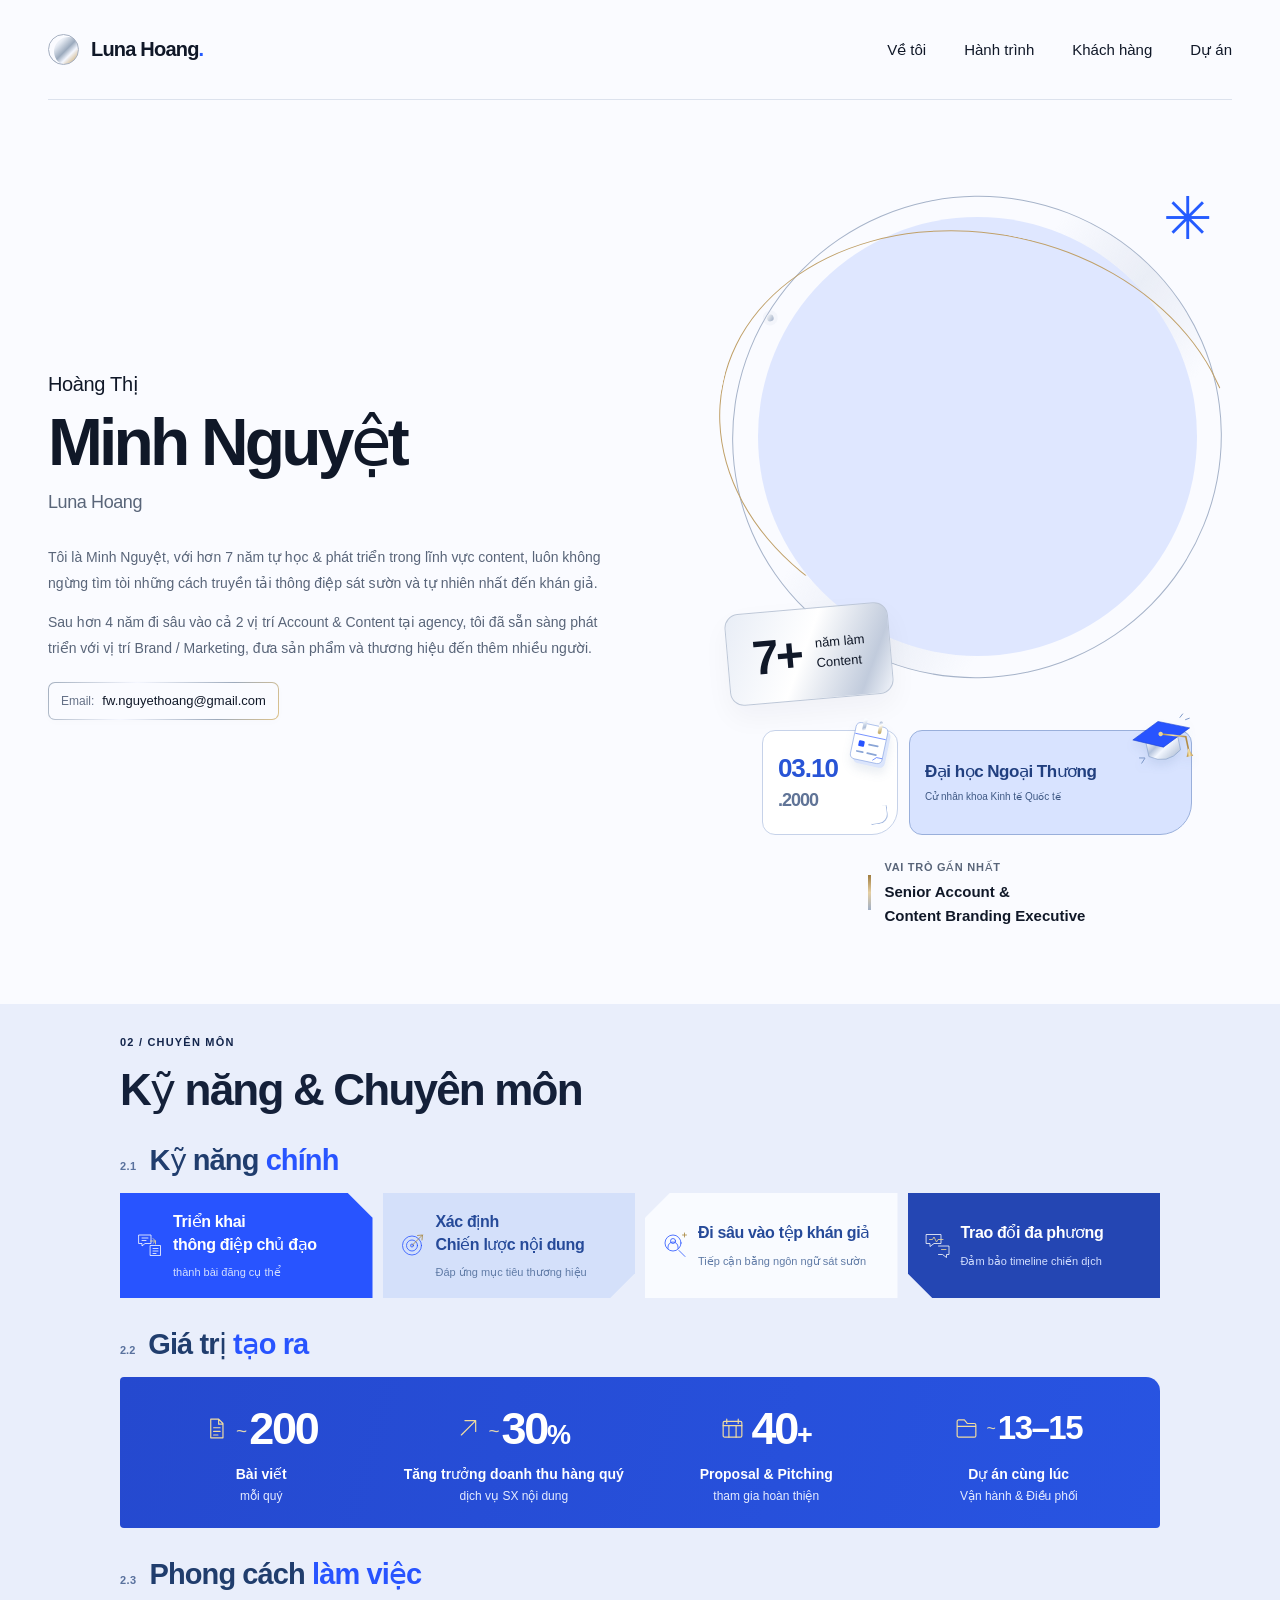
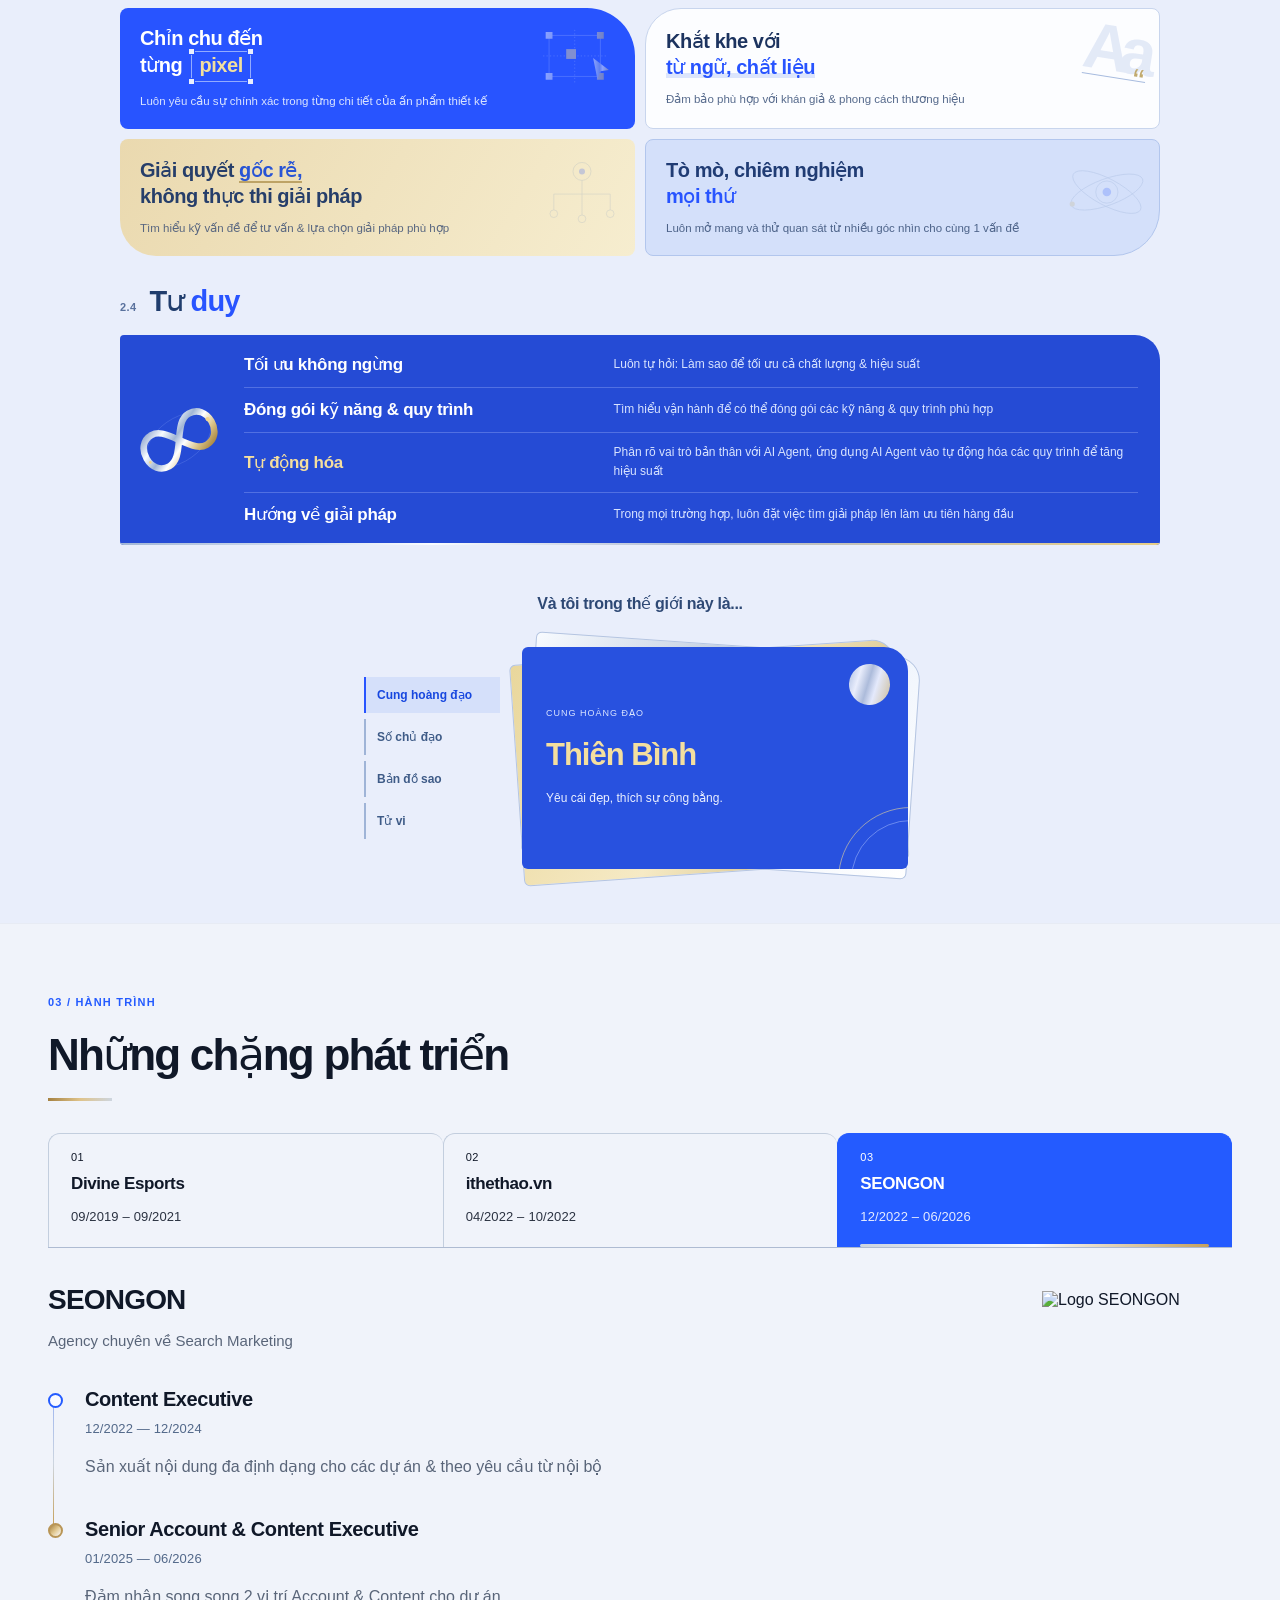
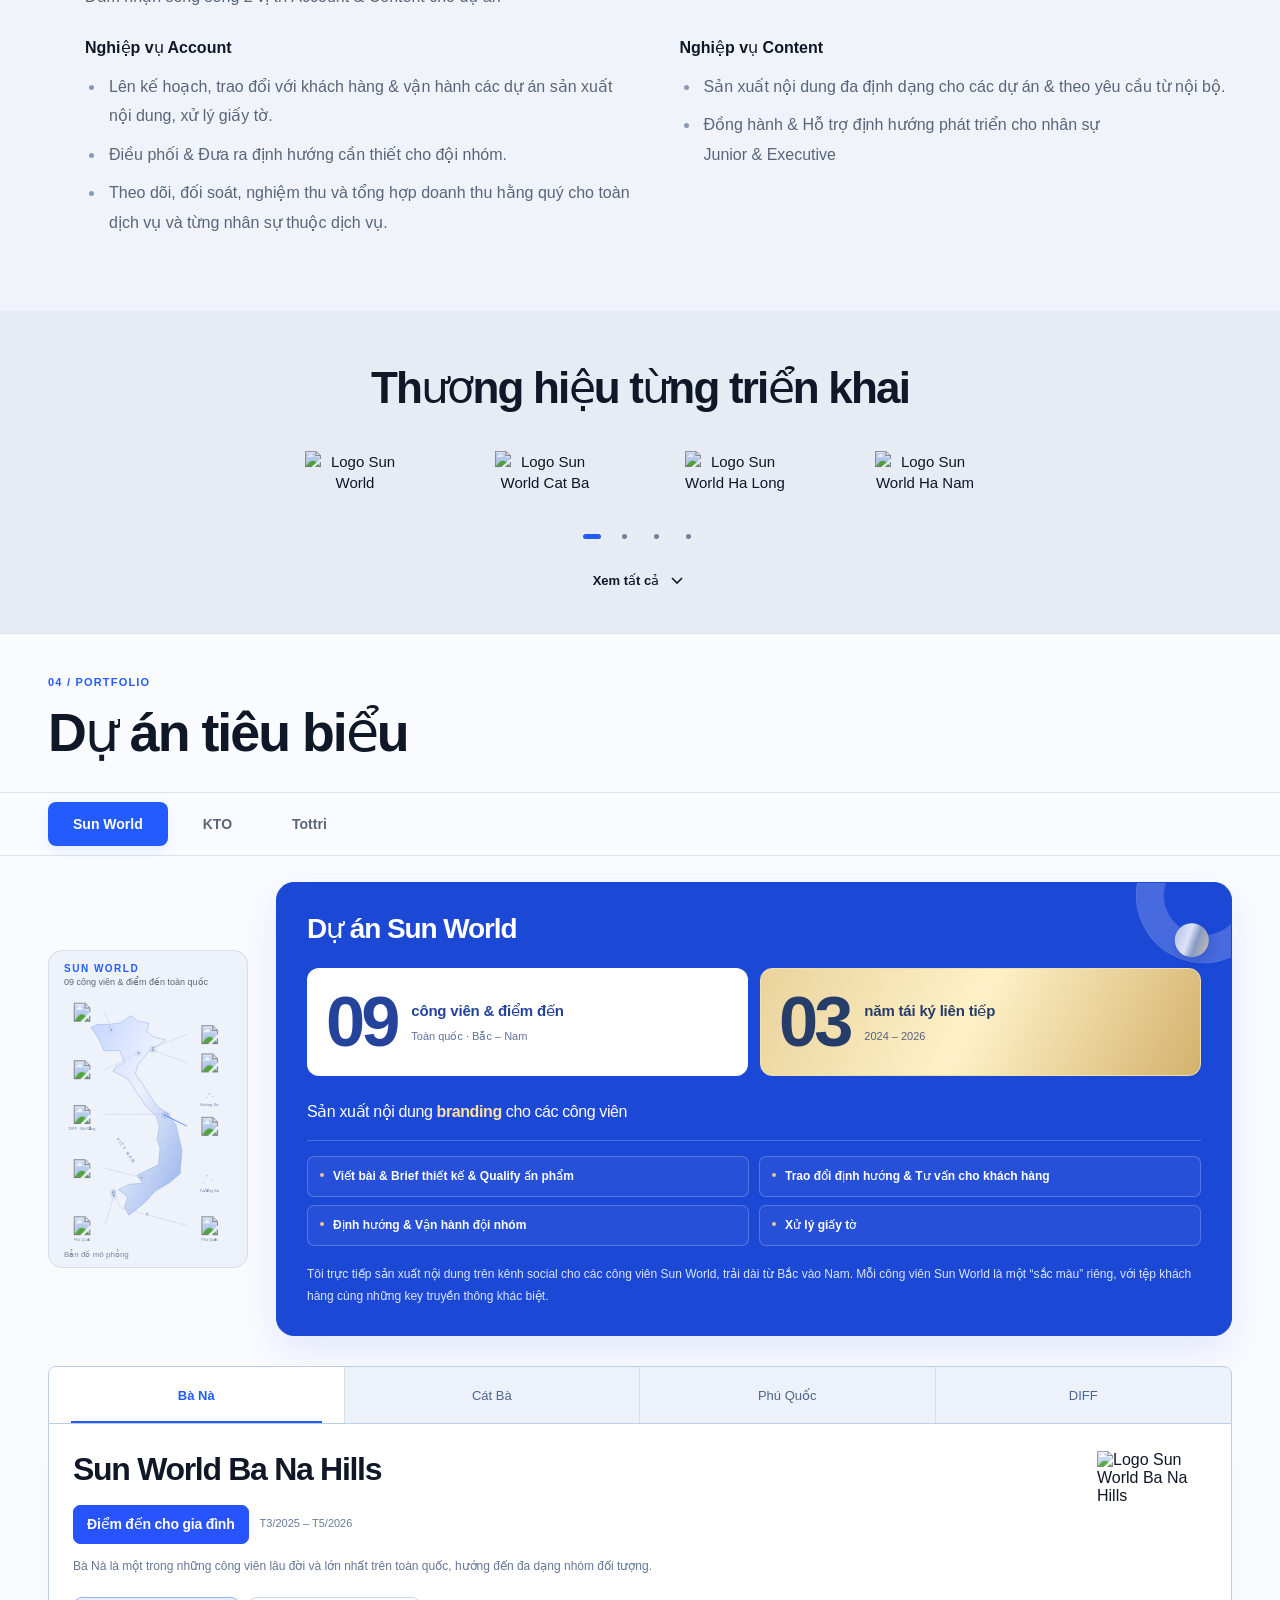
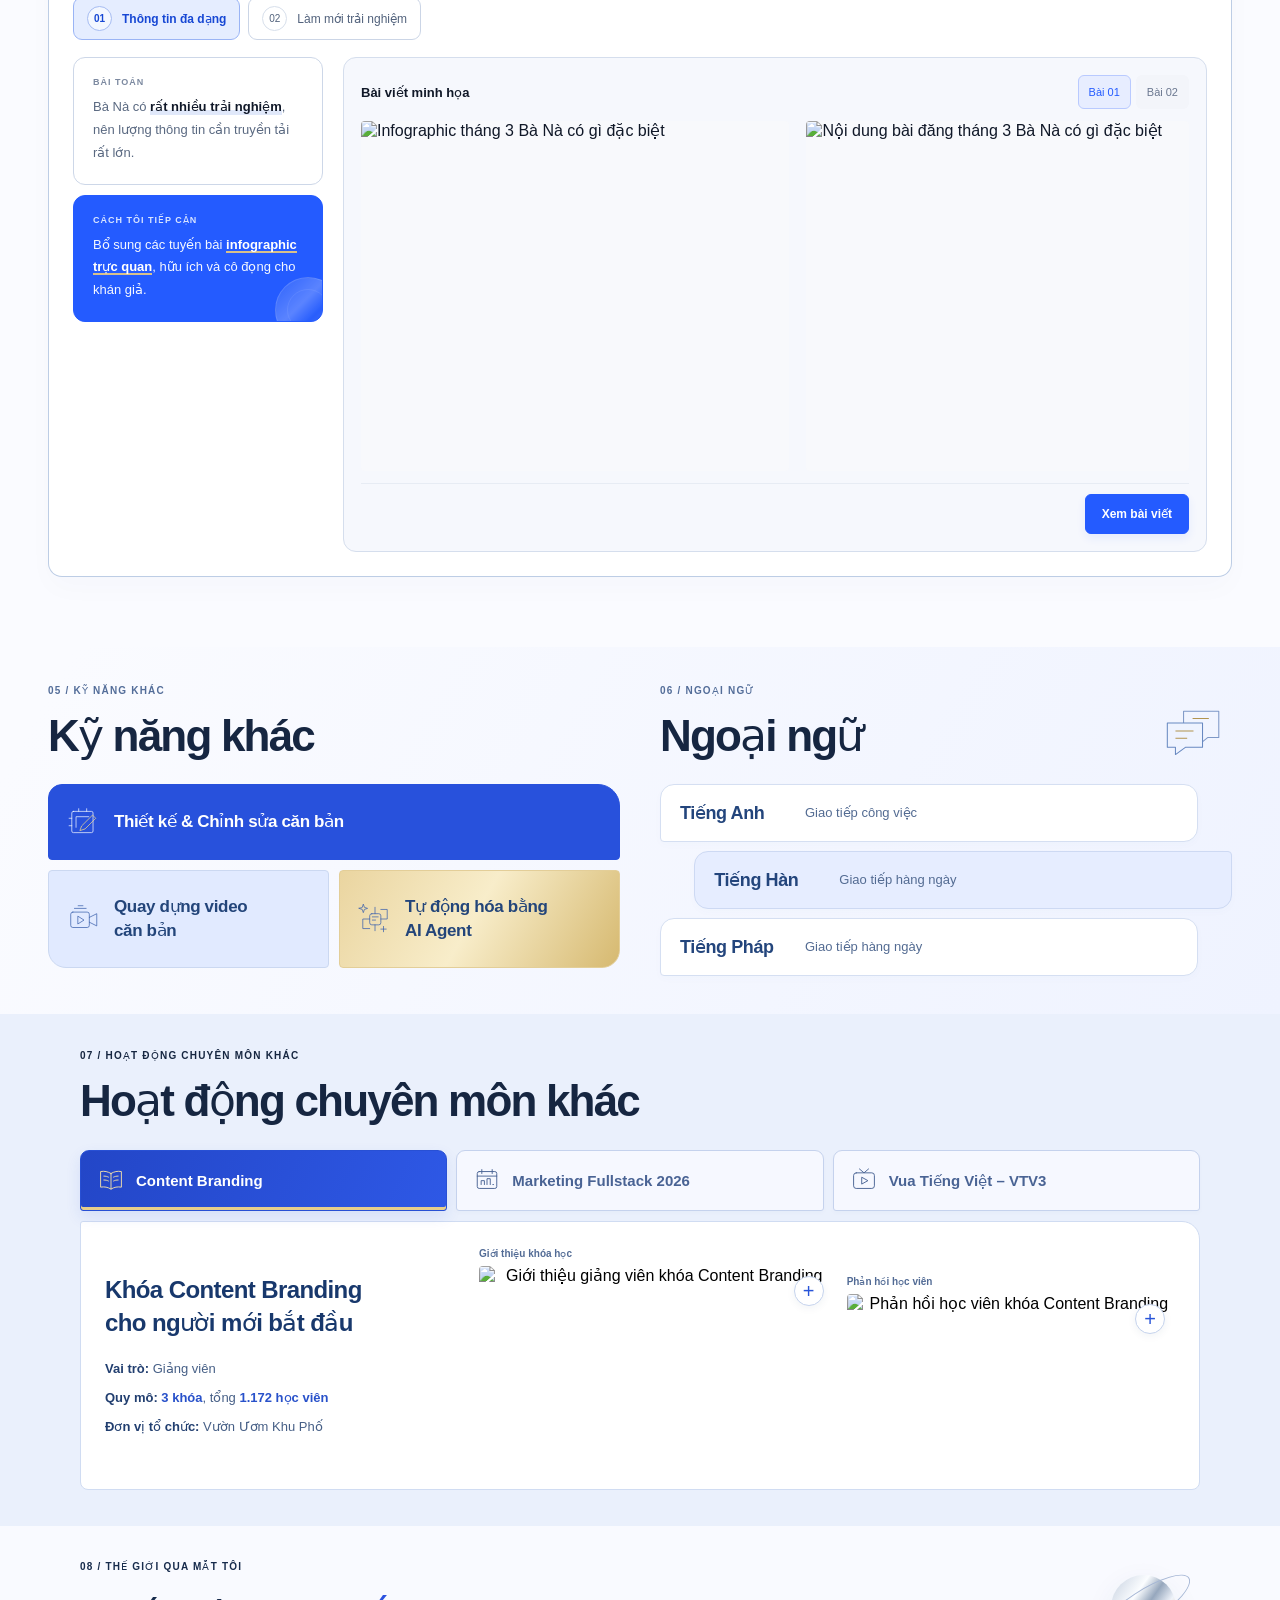
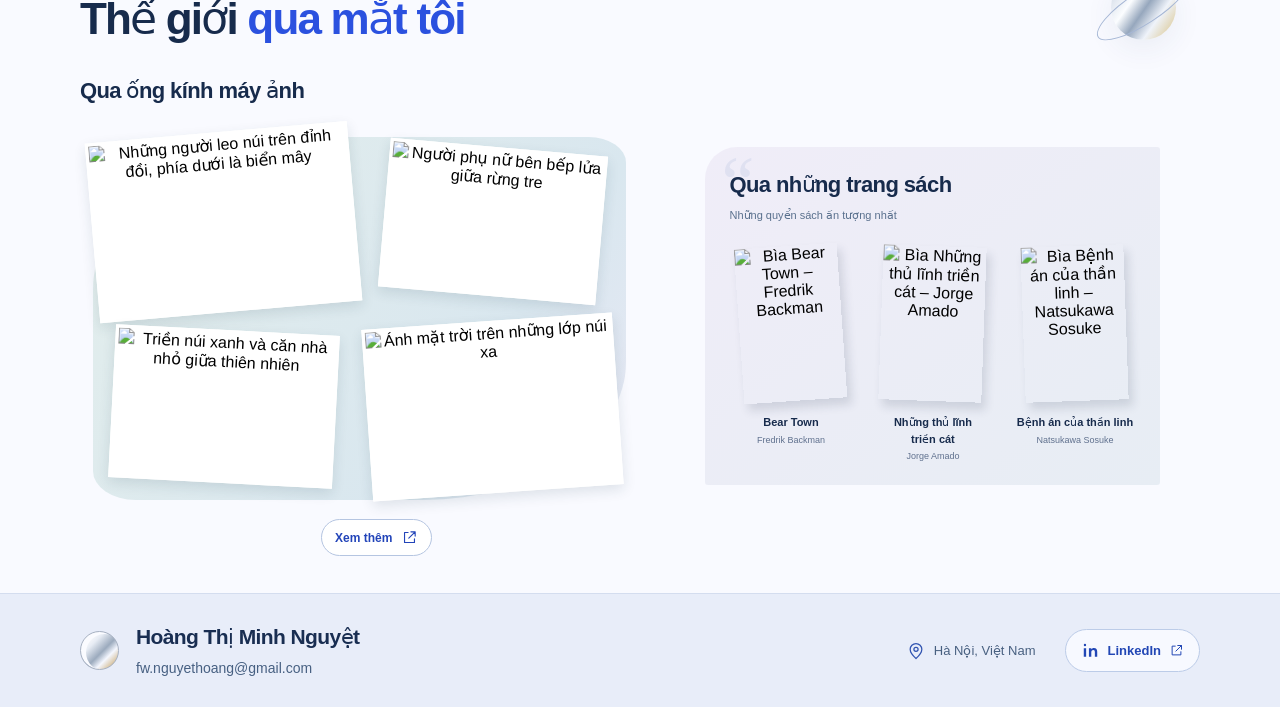
==== index.html @ 3915a890 "Add files via upload Up các file index html css js" ====
<!doctype html>
<html lang="vi">
<head>
<meta charset="utf-8"><meta name="viewport" content="width=device-width, initial-scale=1"><meta name="theme-color" content="#fafbff">
<meta name="description" content="Portfolio của Hoàng Thị Minh Nguyệt — Luna Hoang. Senior Account & Content Branding Executive.">
<title>Minh Nguyệt · Luna Hoang — Portfolio</title>
<link rel="icon" href="assets/moon.svg" type="image/svg+xml">
<link rel="preload" href="assets/fonts/be-vietnam-9.woff2" as="font" type="font/woff2" crossorigin>
<link rel="preload" href="assets/fonts/be-vietnam-7.woff2" as="font" type="font/woff2" crossorigin>
<link rel="stylesheet" href="assets/fonts.css"><link rel="stylesheet" href="style.css">
<link rel="stylesheet" href="sunworld.css"><link rel="stylesheet" href="sunworld-editorial.css">
<link rel="stylesheet" href="kto.css">
<link rel="stylesheet" href="projects-compact.css">
<link rel="stylesheet" href="tottri.css">
<link rel="stylesheet" href="sunworld-focus.css">
<link rel="stylesheet" href="about.css">
<link rel="stylesheet" href="about-usp.css">
<link rel="stylesheet" href="skills-refined.css">
<link rel="stylesheet" href="working-cluster.css">
<link rel="stylesheet" href="working-editorial.css">
<link rel="stylesheet" href="working-mosaic.css"><link rel="stylesheet" href="about-three.css"><link rel="stylesheet" href="skills-alive.css"><link rel="stylesheet" href="thinking-ribbon.css"><link rel="stylesheet" href="about-hierarchy.css"><link rel="stylesheet" href="personal-notes.css"><link rel="stylesheet" href="persona-deck.css"><link rel="stylesheet" href="project-keypoints.css"><link rel="stylesheet" href="tottri-focus.css"><link rel="stylesheet" href="tottri-stage.css"><link rel="stylesheet" href="tottri-canvas.css"><link rel="stylesheet" href="skills-compact.css"><link rel="stylesheet" href="expertise.css"><link rel="stylesheet" href="expertise-open.css"><link rel="stylesheet" href="expertise-flow.css"><link rel="stylesheet" href="values-minimal.css"><link rel="stylesheet" href="expertise-chapters.css"><link rel="stylesheet" href="alignment-review.css">
<link rel="stylesheet" href="more-expertise.css">
<link rel="stylesheet" href="training-compact.css">
<link rel="stylesheet" href="support-studio.css">
<link rel="stylesheet" href="world.css">
<link rel="stylesheet" href="world-compact.css">
<link rel="stylesheet" href="contact-footer.css">
</head>
<body>
<a class="skip" href="#main">Đến nội dung chính</a>
<header class="header wrap">
<a class="brand" href="#intro" aria-label="Luna Hoang — đầu trang"><span class="moon-mark" aria-hidden="true"></span>Luna Hoang<span class="brand-dot" aria-hidden="true">.</span></a>
<nav aria-label="Điều hướng chính"><a href="#about">Về tôi</a><a href="#journey">Hành trình</a><a href="#clients">Khách hàng</a><a href="#projects">Dự án</a></nav>
</header>
<main id="main">
<section class="hero wrap" id="intro" aria-labelledby="intro-title">
<div class="hero-copy">
<h1 id="intro-title"><span class="name-prefix">Hoàng Thị</span> <span>Minh Nguyệt</span></h1>
<p class="english-name">Luna Hoang</p>
<div class="bio"><p>Tôi là Minh Nguyệt, với hơn 7 năm tự học &amp; phát triển trong lĩnh vực content, luôn không ngừng tìm tòi những cách truyền tải thông điệp sát sườn và tự nhiên nhất <span class="keep-phrase">đến khán giả.</span></p><p>Sau hơn 4 năm đi sâu vào cả 2 vị trí Account &amp; Content tại agency, tôi đã sẵn sàng phát triển với vị trí Brand / Marketing, đưa sản phẩm và thương hiệu đến thêm nhiều người.</p></div>
<div class="email-box"><span class="email-label">Email:</span><span class="email-address">fw.nguyethoang@gmail.com</span></div>
</div>
<div class="hero-visual">
<div class="portrait-stage"><div class="orbit orbit-one" aria-hidden="true"></div><div class="orbit orbit-two" aria-hidden="true"></div><figure class="portrait-frame"><img class="portrait" src="assets/luna-profile.webp" alt="Hoàng Thị Minh Nguyệt — Luna Hoang" width="1000" height="1333" fetchpriority="high"></figure><span class="orbit-star" aria-hidden="true">✳</span><div class="experience-stamp"><strong>7+</strong><span>năm làm<br>Content</span></div></div>
<dl class="about-facts"><div class="about-birthday"><svg class="about-fact-art about-calendar-art" viewBox="0 0 80 88" aria-hidden="true"><defs><linearGradient id="about-calendar-metal" x1="0" y1="0" x2="1" y2="1"><stop stop-color="#f9fcff"/><stop offset=".42" stop-color="#aebed8"/><stop offset=".6" stop-color="#fff"/><stop offset="1" stop-color="#c9b273"/></linearGradient></defs><g transform="rotate(12 40 44)"><rect x="14" y="17" width="55" height="63" rx="9" fill="#dbe5fc"/><rect x="8" y="11" width="55" height="63" rx="8" fill="#fff" stroke="#809fdf"/><path d="M9 31h53" stroke="#2854ff"/><path d="M22 5v16m27-16v16" stroke="url(#about-calendar-metal)" stroke-width="6" stroke-linecap="round"/><rect x="18" y="41" width="10" height="10" rx="2" fill="#2854ff"/><path d="M36 45h15M18 60h10m8 0h15" stroke="#8aa5d6" stroke-width="3" stroke-linecap="round"/><path d="m47 70 6-6h10" fill="none" stroke="#2854ff"/></g></svg><dt class="visually-hidden">Ngày sinh</dt><dd><time datetime="2000-10-03">03.10<span>.2000</span></time></dd></div><div class="about-education"><svg class="about-fact-art about-cap-art" viewBox="0 0 120 96" aria-hidden="true"><defs><linearGradient id="about-cap-metal" x1="0" y1="0" x2="1" y2="1"><stop stop-color="#fff"/><stop offset=".3" stop-color="#b4c3dc"/><stop offset=".5" stop-color="#f3f7ff"/><stop offset="1" stop-color="#a8b8d0"/></linearGradient><linearGradient id="about-tassel-gold"><stop stop-color="#ad8534"/><stop offset=".5" stop-color="#f7e3aa"/><stop offset="1" stop-color="#b18b45"/></linearGradient></defs><g transform="rotate(-12 60 48)"><path d="M29 41v27q29 22 58 0V41" fill="url(#about-cap-metal)" stroke="#819bc7"/><path d="m7 33 51-23 53 23-53 24Z" fill="#2854ff" stroke="#1b43d0"/><path d="m58 33 43 14v25" fill="none" stroke="url(#about-tassel-gold)" stroke-width="3" stroke-linecap="round"/><circle cx="58" cy="33" r="4" fill="#ead69b"/><path d="m101 68-6 15h12Z" fill="url(#about-tassel-gold)"/><path d="m14 77 7-7m-9-3 9 2m77-58 6-5m3 11 7-1" stroke="#7995c5" stroke-width="1.6" stroke-linecap="round"/></g></svg><dt class="visually-hidden">Học vấn</dt><dd><strong>Đại học<br> Ngoại Thương</strong><span>Cử nhân khoa Kinh tế Quốc tế</span></dd></div></dl><div class="role-note"><span class="role-marker" aria-hidden="true"></span><div><span class="micro-label">VAI TRÒ GẦN NHẤT</span><p>Senior Account &amp;<br>Content Branding Executive</p></div></div>
</div>
</section>
<section class="about-luna about-usp-section" id="about" aria-labelledby="skills-section-title"><div class="wrap">
<header class="skills-section-heading"><p class="section-label">02 / CHUYÊN MÔN</p><h2 id="skills-section-title">Kỹ năng &amp; Chuyên môn</h2></header>
<section class="core-skills expertise-primary" id="core-skills" aria-labelledby="about-title"><header class="expertise-chapter"><span class="expertise-number">2.1</span><h3 id="about-title">Kỹ năng <span>chính</span></h3></header><div class="working-cluster skills-cluster"><div class="core-skill-grid"><article class="core-skill"><svg class="skill-line-art" viewBox="0 0 56 56" aria-hidden="true"><path d="M6 8h24v17H18l-6 5v-5H6zM12 14h12m-12 5h8M29 29h20v20H29zM34 35h10m-10 5h10m-10 5h6"/><path class="icon-accent" d="m29 20 10 0 0 6m-5-11 5 5-5 5"/></svg><h4>Triển khai<br><span class="skill-title-line">thông điệp chủ đạo</span></h4><p>thành bài đăng cụ thể</p></article><article class="core-skill"><svg class="skill-line-art" viewBox="0 0 56 56" aria-hidden="true"><circle cx="26" cy="29" r="19"/><circle cx="26" cy="29" r="11"/><circle cx="26" cy="29" r="3"/><path class="icon-accent" d="m26 29 21-21m-10 1 10-1-1 10"/></svg><h4>Xác định<br><span class="skill-title-line">Chiến lược nội dung</span></h4><p>Đáp ứng mục tiêu thương hiệu</p></article><article class="core-skill"><svg class="skill-line-art" viewBox="0 0 56 56" aria-hidden="true"><circle cx="24" cy="24" r="16"/><circle cx="24" cy="20" r="5"/><path d="M14 35v-3a10 10 0 0 1 20 0v3m2 4 12 12"/><path class="icon-accent" d="M43 8h8m-4-4v8"/></svg><h4>Đi sâu vào tệp khán giả</h4><p>Tiếp cận bằng ngôn ngữ sát sườn</p></article><article class="core-skill"><svg class="skill-line-art" viewBox="0 0 56 56" aria-hidden="true"><path d="M5 7h29v18H20l-8 6v-6H5zM29 30h21v17h-5v6l-8-6h-8"/><path class="icon-accent" d="M11 17h6l3-5 5 10 3-5h10m-3 20h9"/></svg><h4>Trao đổi đa phương</h4><p>Đảm bảo timeline chiến dịch</p></article></div></div></section><section class="expertise-values" aria-labelledby="expertise-values-title"><header class="expertise-chapter"><span class="expertise-number">2.2</span><h3 id="expertise-values-title">Giá trị <span>tạo ra</span></h3></header><div class="value-strip" aria-label="Bốn giá trị tạo ra"><article class="value-item"><div class="value-top"><svg viewBox="0 0 32 32" aria-hidden="true"><path d="M8 3h11l6 6v20H8zM19 3v7h6M12 15h9m-9 5h9m-9 5h6"/></svg><strong><small>~</small>200</strong></div><div class="value-caption"><p>Bài viết</p><span class="value-note">mỗi quý</span></div></article><article class="value-item"><div class="value-top"><svg viewBox="0 0 32 32" aria-hidden="true"><path d="m6 25 20-20M11 5h15v15"/></svg><strong><small>~</small>30<span>%</span></strong></div><div class="value-caption"><p>Tăng trưởng doanh thu hàng quý</p><span class="value-note">dịch vụ SX nội dung</span></div></article><article class="value-item"><div class="value-top"><svg viewBox="0 0 32 32" aria-hidden="true"><rect x="3" y="6" width="26" height="22" rx="2"/><path d="M3 12h26M11 12v16m10-16v16M8 3v6m16-6v6"/></svg><strong>40<span>+</span></strong></div><div class="value-caption"><p>Proposal &amp; Pitching</p><span class="value-note">tham gia hoàn thiện</span></div></article><article class="value-item value-range"><div class="value-top"><svg viewBox="0 0 32 32" aria-hidden="true"><path d="M3 11V6a2 2 0 0 1 2-2h8l4 5h10a2 2 0 0 1 2 2v15a2 2 0 0 1-2 2H5a2 2 0 0 1-2-2V11Zm0 2h26"/></svg><strong><small>~</small>13–15</strong></div><div class="value-caption"><p>Dự án cùng lúc</p><span class="value-note">Vận hành &amp; Điều phối</span></div></article></div></section><section class="expertise-secondary" aria-labelledby="work-values-title">
<header class="expertise-chapter"><span class="expertise-number">2.3</span><h3 id="work-values-title">Phong cách <span>làm việc</span></h3></header>
<div class="usp-board" aria-label="Bốn điểm nổi bật trong cách làm việc">
<article class="usp-piece usp-pixel"><svg class="usp-illustration" viewBox="0 0 220 160" aria-hidden="true"><defs><linearGradient id="usp-metal"><stop stop-color="#fff"/><stop offset=".42" stop-color="#a6b8db"/><stop offset=".6" stop-color="#fff"/><stop offset="1" stop-color="#cfb97e"/></linearGradient></defs><path d="M40 26h120v96H40Z" stroke="currentColor" fill="none"/><path d="M100 13v125M26 74h148" stroke="currentColor" stroke-dasharray="3 5"/><g fill="url(#usp-metal)"><path d="M32 18h16v16H32Zm120 0h16v16h-16ZM32 114h16v16H32Zm120 0h16v16h-16Z"/><path d="m143 79 37 28-20 3-7 18Z"/></g><path d="M80 58h23v23H80Z" fill="#eed89a"/></svg><h4>Chỉn chu đến<br>từng <span class="usp-pixel-word">pixel<i aria-hidden="true"></i></span></h4><p>Luôn yêu cầu sự chính xác trong từng chi tiết của ấn phẩm thiết kế</p></article>
<article class="usp-piece usp-words"><div class="usp-type-art" aria-hidden="true"><span>Aa</span><i></i><b>“</b></div><h4>Khắt khe với<br><span>từ ngữ, chất liệu</span></h4><p>Đảm bảo phù hợp với khán giả &amp; phong cách thương hiệu</p></article>
<article class="usp-piece usp-root"><svg class="usp-illustration" viewBox="0 0 220 160" aria-hidden="true"><g fill="none" stroke="currentColor" stroke-width="1.5"><circle cx="110" cy="33" r="21"/><path d="M110 54v32m0 0H44v37m66-37h66v37m-66-37v49"/><circle cx="44" cy="132" r="9"/><circle cx="110" cy="144" r="9"/><circle cx="176" cy="132" r="9"/></g><circle cx="110" cy="33" r="7" fill="#2854ff"/></svg><h4>Giải quyết <span>gốc rễ,</span><br>không thực thi giải pháp</h4><p>Tìm hiểu kỹ vấn đề để tư vấn &amp; lựa chọn giải pháp phù hợp</p></article>
<article class="usp-piece usp-curious"><svg class="usp-illustration" viewBox="0 0 220 160" aria-hidden="true"><g fill="none" stroke="currentColor" stroke-width="1.5"><ellipse cx="112" cy="79" rx="89" ry="31" transform="rotate(-20 112 79)"/><ellipse cx="112" cy="79" rx="89" ry="31" transform="rotate(28 112 79)"/><circle cx="112" cy="79" r="26"/></g><circle cx="112" cy="79" r="10" fill="#2854ff"/><circle cx="31" cy="107" r="6" fill="#c1a76b"/></svg><h4>Tò mò, chiêm nghiệm<br><span>mọi thứ</span></h4><p>Luôn mở mang và thử quan sát từ nhiều góc nhìn cho cùng 1 vấn đề</p></article>
</div></section><div class="working-cluster thinking-cluster"><section class="work-style" id="work-style" aria-labelledby="work-style-title"><header class="work-style-heading expertise-chapter"><span class="expertise-number">2.4</span><h3 id="work-style-title">Tư <span>duy</span></h3></header>
<div class="thinking-canvas"><div class="thinking-sculpture" aria-hidden="true"><svg viewBox="0 0 260 300"><defs><linearGradient id="thought-ribbon" x1="0" y1="0" x2="1" y2="1"><stop stop-color="#91a7cf"/><stop offset=".23" stop-color="#f7fbff"/><stop offset=".43" stop-color="#a1b6d5"/><stop offset=".59" stop-color="#fff"/><stop offset=".79" stop-color="#d9c286"/><stop offset="1" stop-color="#a47f36"/></linearGradient></defs><ellipse class="thought-track" cx="130" cy="150" rx="104" ry="62" transform="rotate(-35 130 150)"/><path class="thought-loop" d="M130 150C103 112 89 98 68 98c-29 0-46 23-46 52s17 52 46 52c24 0 40-20 62-52s38-52 62-52c29 0 46 23 46 52s-17 52-46 52c-21 0-35-14-62-52Z" transform="rotate(-30 130 150)"/><circle class="thought-point" cx="213" cy="90" r="6"/><circle class="thought-point" cx="47" cy="215" r="4"/></svg></div><ol class="work-style-list"><li><div><h4><strong>Tối ưu không ngừng</strong></h4><p>Luôn tự hỏi: Làm sao để tối ưu cả chất lượng &amp; hiệu suất</p></div></li><li><div><h4><strong>Đóng gói kỹ năng &amp; quy trình</strong></h4><p>Tìm hiểu vận hành để có thể đóng gói các kỹ năng &amp; quy trình phù hợp</p></div></li><li><div><h4><strong>Tự động hóa</strong></h4><p>Phân rõ vai trò bản thân với AI Agent, ứng dụng AI Agent vào tự động hóa các quy trình để tăng hiệu suất</p></div></li><li><div><h4><strong>Hướng về giải pháp</strong></h4><p>Trong mọi trường hợp, luôn đặt việc tìm giải pháp lên làm ưu tiên hàng đầu</p></div></li></ol></div></section></div><section class="persona-deck" aria-labelledby="personal-twist-title"><h3 id="personal-twist-title">Và tôi trong thế giới này là...</h3><div class="persona-workspace"><div class="persona-picker" role="tablist" aria-label="Chọn thẻ cá tính" aria-orientation="vertical"><button type="button" role="tab" id="personal-point-0" aria-controls="personal-reading" aria-selected="true" tabindex="0" data-persona="0">Cung hoàng đạo</button><button type="button" role="tab" id="personal-point-1" aria-controls="personal-reading" aria-selected="false" tabindex="-1" data-persona="1">Số chủ đạo</button><button type="button" role="tab" id="personal-point-2" aria-controls="personal-reading" aria-selected="false" tabindex="-1" data-persona="2">Bản đồ sao</button><button type="button" role="tab" id="personal-point-3" aria-controls="personal-reading" aria-selected="false" tabindex="-1" data-persona="3">Tử vi</button></div><div class="persona-stack"><div class="persona-card" id="personal-reading" role="tabpanel" aria-labelledby="personal-point-0" tabindex="0"><span class="persona-orb" aria-hidden="true"></span><p class="persona-caption">Cung hoàng đạo</p><h4 class="persona-name">Thiên Bình</h4><p class="persona-description">Yêu cái đẹp, thích sự công bằng.</p><span class="persona-seal" aria-hidden="true"></span></div></div></div></section></div></section>
<section class="journey" id="journey" aria-labelledby="journey-title">
<div class="wrap">
<div class="journey-heading"><div><p class="section-label">03 / HÀNH TRÌNH</p><h2 id="journey-title">Những chặng phát triển</h2></div></div>
<div class="chapter-tabs" role="tablist" aria-label="Chọn chặng hành trình">
<button class="chapter-tab" id="tab-divine" type="button" role="tab" aria-selected="false" aria-controls="panel-divine" tabindex="-1"><span class="tab-meta">01</span><strong>Divine Esports</strong><span class="tab-years"><span>09/2019 – </span><span>09/2021</span></span></button>
<button class="chapter-tab" id="tab-media" type="button" role="tab" aria-selected="false" aria-controls="panel-media" tabindex="-1"><span class="tab-meta">02</span><strong>ithethao.vn</strong><span class="tab-years"><span>04/2022 – </span><span>10/2022</span></span></button>
<button class="chapter-tab" id="tab-seongon" type="button" role="tab" aria-selected="true" aria-controls="panel-seongon"><span class="tab-meta">03</span><strong>SEONGON</strong><span class="tab-years"><span>12/2022 – </span><span>06/2026</span></span></button>
</div>
<div class="chapter-panel" id="panel-divine" role="tabpanel" aria-labelledby="tab-divine" hidden>
<div class="unit-heading"><div><h3>Divine Esports</h3><p class="company-description">Đội tuyển PUBG hàng đầu Việt Nam</p></div><img class="unit-logo" src="assets/logos/divine.webp" alt="Logo Divine Esports" width="143" height="140" decoding="async"></div>
<article class="role-entry"><div class="role-heading"><h4>Content Creator</h4><p class="role-period">09/2019 — 09/2021</p></div>
<ul class="work-list"><li>Sản xuất nội dung đa định dạng, bao gồm cả nội dung thi đấu &amp; cuộc sống hàng ngày</li><li>Xây dựng &amp; Nuôi dưỡng cộng đồng fan đội tuyển</li><li>Đảm bảo truyền thông cho nhà tài trợ &amp; Báo cáo hiệu quả truyền thông</li></ul>
</article>
</div>
<div class="chapter-panel" id="panel-media" role="tabpanel" aria-labelledby="tab-media" hidden>
<div class="unit-heading"><div><h3>ithethao.vn</h3><p class="company-description">Trang tin thể thao, chuyên mục Esports</p></div><img class="unit-logo" src="assets/logos/ithethao.webp" alt="Logo ithethao.vn" width="140" height="140" decoding="async"></div>
<article class="role-entry"><div class="role-heading"><h4>CTV Phóng viên ảnh</h4><p class="role-period">04/2022 — 10/2022</p></div>
<ul class="work-list"><li>Lấy tin, phỏng vấn &amp; viết tin bài cho các trang tin điện tử &amp; báo giấy</li><li>Công tác tại các sự kiện &amp; giải đấu lớn: SEA Games 31, Giải vô địch quốc gia PUBG,...</li></ul>
</article>
</div>
<div class="chapter-panel" id="panel-seongon" role="tabpanel" aria-labelledby="tab-seongon">
<div class="unit-heading"><div><h3>SEONGON</h3><p class="company-description">Agency chuyên về Search Marketing</p></div><img class="unit-logo unit-logo-wide" src="assets/logos/seongon.webp" alt="Logo SEONGON" width="318" height="70" decoding="async"></div>
<div class="role-timeline" aria-label="Các giai đoạn công tác tại SEONGON">
<article class="role-entry timeline-role"><div class="role-heading"><h4>Content Executive</h4><p class="role-period">12/2022 — 12/2024</p></div><p class="stage-scope">Sản xuất nội dung đa định dạng cho các dự án &amp; theo yêu cầu từ nội bộ</p></article>
<article class="role-entry timeline-role"><div class="role-heading"><h4>Senior Account &amp; Content Executive</h4><p class="role-period">01/2025 — 06/2026</p></div><p class="stage-scope">Đảm nhận song song 2 vị trí Account &amp; Content cho dự án</p>
<div class="discipline-grid">
<div class="discipline"><h5>Nghiệp vụ Account</h5><ul><li>Lên kế hoạch, trao đổi với khách hàng &amp; vận hành các dự án sản xuất nội dung, xử lý giấy tờ.</li><li>Điều phối &amp; Đưa ra định hướng cần thiết cho đội nhóm.</li><li>Theo dõi, đối soát, nghiệm thu và tổng hợp doanh thu hằng quý cho toàn dịch vụ và từng nhân sự thuộc dịch vụ.</li></ul></div>
<div class="discipline"><h5>Nghiệp vụ Content</h5><ul><li>Sản xuất nội dung đa định dạng cho các dự án &amp; theo yêu cầu từ nội bộ.</li><li>Đồng hành &amp; Hỗ trợ định hướng phát triển cho nhân sự <span class="keep-phrase">Junior &amp; Executive</span></li></ul></div>
</div></article></div></div>
<noscript><style>.chapter-panel[hidden]{display:block!important}.chapter-tabs{display:none}</style></noscript>
</div></section>
<section class="clients-section" id="clients" aria-labelledby="clients-title">
<div class="clients-heading wrap"><h2 id="clients-title">Thương hiệu từng triển khai</h2></div>
<div class="clients-overview wrap" id="clients-overview">
<ul class="client-list" aria-label="14 khách hàng tôi từng làm việc">
<li class="client-item  "><figure class="client-mark"><div class="client-logo-stage"><img src="assets/clients/sun-fansipan.webp" alt="Logo Sun World Fansipan Legend" width="168" height="80" decoding="async"></div><figcaption>Sun World Fansipan Legend</figcaption></figure></li>
<li class="client-item  "><figure class="client-mark"><div class="client-logo-stage"><img src="assets/clients/sun-catba.webp" alt="Logo Sun World Cat Ba" width="168" height="80" decoding="async"></div><figcaption>Sun World Cat Ba</figcaption></figure></li>
<li class="client-item  "><figure class="client-mark"><div class="client-logo-stage"><img src="assets/clients/sun-halong.webp" alt="Logo Sun World Ha Long" width="168" height="80" decoding="async"></div><figcaption>Sun World Ha Long</figcaption></figure></li>
<li class="client-item  "><figure class="client-mark"><div class="client-logo-stage"><img src="assets/clients/sun-hanam.webp" alt="Logo Sun World Ha Nam" width="168" height="80" decoding="async"></div><figcaption>Sun World Ha Nam</figcaption></figure></li>
<li class="client-item  "><figure class="client-mark"><div class="client-logo-stage"><img src="assets/clients/sun-bana.webp" alt="Logo Sun World Ba Na Hills" width="168" height="80" decoding="async"></div><figcaption>Sun World Ba Na Hills</figcaption></figure></li>
<li class="client-item  "><figure class="client-mark"><div class="client-logo-stage"><img src="assets/clients/sun-baden.webp" alt="Logo Sun World Ba Den Mountain" width="168" height="80" decoding="async"></div><figcaption>Sun World Ba Den Mountain</figcaption></figure></li>
<li class="client-item  "><figure class="client-mark"><div class="client-logo-stage"><img src="assets/clients/paradise.webp" alt="Logo Sun Paradise Land Phu Quoc" width="168" height="80" decoding="async"></div><figcaption>Sun Paradise Land Phu Quoc</figcaption></figure></li>
<li class="client-item client-item-dark "><figure class="client-mark"><div class="client-logo-stage"><img src="assets/clients/golf.webp" alt="Logo Eschuri Vung Bau Golf" width="168" height="80" decoding="async"></div><figcaption>Eschuri Vung Bau Golf</figcaption></figure></li>
<li class="client-item client-item-dark "><figure class="client-mark"><div class="client-logo-stage"><img src="assets/clients/diff-logo-color.webp" alt="Logo DIFF – Danang International Fireworks Festival" width="168" height="80" decoding="async"></div><figcaption>DIFF – Danang International Fireworks Festival</figcaption></figure></li>
<li class="client-item"><figure class="client-mark"><div class="client-logo-stage"><img src="assets/clients/tottri.webp" alt="Logo Tottri" width="380" height="146" decoding="async"></div><figcaption>Tottri</figcaption></figure></li>
<li class="client-item  "><figure class="client-mark"><div class="client-logo-stage"><img src="assets/clients/kto-vietnam.png" alt="Logo KTO – Tổng cục Du lịch Hàn Quốc tại Việt Nam" width="168" height="80" decoding="async"></div><figcaption>KTO – Tổng cục Du lịch Hàn Quốc tại Việt Nam</figcaption></figure></li>
<li class="client-item  "><figure class="client-mark"><div class="client-logo-stage"><img src="assets/clients/richy.webp" alt="Logo Richy" width="168" height="80" decoding="async"></div><figcaption>Richy</figcaption></figure></li>
<li class="client-item  "><figure class="client-mark"><div class="client-logo-stage"><img src="assets/clients/tmu.webp" alt="Logo Trường Đại học Thương mại" width="168" height="80" decoding="async"></div><figcaption>Trường Đại học Thương mại</figcaption></figure></li>
<li class="client-item"><figure class="client-mark"><div class="client-logo-stage"><img src="assets/clients/lpbank.webp" alt="Logo LPBank" width="168" height="80" decoding="async"></div><figcaption>LPBank</figcaption></figure></li>
</ul></div>
<div class="clients-actions wrap" hidden><div class="clients-pages" aria-label="Chọn lượt logo"></div><button class="clients-toggle" type="button" aria-expanded="false" aria-controls="clients-overview"><span>Xem tất cả</span><svg viewBox="0 0 20 20" width="20" height="20" aria-hidden="true"><path d="m5 7 5 5 5-5"/></svg></button></div>
</section>

<section class="projects-section" id="projects" aria-labelledby="projects-title">
<header class="projects-heading wrap"><p class="section-label">04 / PORTFOLIO</p><h2 id="projects-title">Dự án tiêu biểu</h2></header>
<div class="project-switch-wrap"><div class="project-switch wrap" role="tablist" aria-label="Chọn dự án nổi bật"><button type="button" id="project-tab-0" role="tab" aria-selected="true" aria-controls="project-panel-0" tabindex="0" data-project="0">Sun World</button><button type="button" id="project-tab-1" role="tab" aria-selected="false" aria-controls="project-panel-1" tabindex="-1" data-project="1">KTO</button><button type="button" id="project-tab-2" role="tab" aria-selected="false" aria-controls="project-panel-2" tabindex="-1" data-project="2">Tottri</button></div></div>
<div class="sunworld-project project-panel" id="project-panel-0" role="tabpanel" aria-labelledby="project-tab-0">
<div class="wrap sw-layout">
<aside class="sw-map-column">
<figure class="sw-map-card"><figcaption><span class="sw-map-kicker">SUN WORLD</span><span>09 công viên &amp; điểm đến toàn quốc</span></figcaption><svg class="sw-map" viewBox="0 0 440 610" role="img" aria-labelledby="sw-map-title sw-map-desc"><title id="sw-map-title">Các địa điểm thuộc dự án Sun World tôi từng triển khai</title><desc id="sw-map-desc">Bản đồ mô phỏng Việt Nam với Fansipan Legend, Hạ Long, Cát Bà, Hà Nam, Bà Nà Hills, DIFF tại Đà Nẵng, Núi Bà Đen, Sun Paradise Land Phú Quốc và Eschuri Vũng Bầu Golf.</desc><defs><linearGradient id="sw-map-metal" x1="0" y1="0" x2="1" y2="1"><stop stop-color="#c3d4ff"/><stop offset=".45" stop-color="#edf2ff"/><stop offset="1" stop-color="#91afe9"/></linearGradient></defs><path class="sw-land" d="M150.0,472.4 L176.0,459.5 L207.5,457.2 L194.3,437.8 L244.7,413.2 L248.4,374.9 L241.5,353.5 L246.9,321.5 L239.4,298.9 L216.7,276.7 L197.8,248.5 L172.8,210.7 L136.9,191.5 L145.5,180.0 L164.7,171.6 L153.1,143.7 L116.1,143.5 L102.6,114.4 L85.1,89.1 L101.2,81.3 L125.1,81.5 L154.3,77.8 L179.9,60.7 L194.3,72.7 L221.8,78.6 L217.0,97.0 L231.3,110.0 L261.5,118.3 L221.5,145.7 L196.5,175.9 L189.9,198.1 L212.8,231.9 L240.9,273.7 L268.1,293.4 L286.3,319.1 L300.1,378.4 L296.0,434.7 L271.0,455.7 L236.6,476.3 L212.2,503.0 L174.7,532.8 L163.9,512.3 L172.3,490.6 L150.0,472.4 Z"/><ellipse class="sw-island" cx="139" cy="480" rx="4" ry="8"/><ellipse class="sw-island" cx="218" cy="530" rx="2" ry="4"/><g class="sw-archipelago"><circle cx="365" cy="246" r="2"/><circle cx="374" cy="252" r="1.5"/><circle cx="358" cy="254" r="1.4"/><text x="365" y="274" text-anchor="middle">Hoàng Sa</text><circle cx="360" cy="439" r="2"/><circle cx="371" cy="449" r="1.5"/><circle cx="352" cy="457" r="1.5"/><text x="365" y="479" text-anchor="middle">Trường Sa</text></g><g class="sw-location "><title>Sun World Fansipan Legend</title><path class="sw-connector" d="M133.4,94.4 L118,52"/><circle class="sw-pin-halo" cx="133.4" cy="94.4" r="8"/><circle class="sw-pin" cx="133.4" cy="94.4" r="3"/><image href="assets/clients/sun-fansipan.webp" x="10" y="30" width="108" height="45" preserveAspectRatio="xMidYMid meet"/></g><g class="sw-location "><title>Sun World Ha Long</title><path class="sw-connector" d="M231.2,137.28 L312,105"/><circle class="sw-pin-halo" cx="231.2" cy="137.28" r="8"/><circle class="sw-pin" cx="231.2" cy="137.28" r="3"/><image href="assets/clients/sun-halong.webp" x="312" y="83" width="108" height="45" preserveAspectRatio="xMidYMid meet"/></g><g class="sw-location "><title>Sun World Cat Ba</title><path class="sw-connector" d="M231.5,142.4 L312,172"/><circle class="sw-pin-halo" cx="231.5" cy="142.4" r="8"/><circle class="sw-pin" cx="231.5" cy="142.4" r="3"/><image href="assets/clients/sun-catba.webp" x="312" y="150" width="108" height="45" preserveAspectRatio="xMidYMid meet"/></g><g class="sw-location "><title>Sun World Ha Nam</title><path class="sw-connector" d="M197.9,149.12 L118,188"/><circle class="sw-pin-halo" cx="197.9" cy="149.12" r="8"/><circle class="sw-pin" cx="197.9" cy="149.12" r="3"/><image href="assets/clients/sun-hanam.webp" x="10" y="166" width="108" height="45" preserveAspectRatio="xMidYMid meet"/></g><g class="sw-location is-current"><title>Sun World Ba Na Hills</title><path class="sw-connector" d="M259.85,296.1 L312,322"/><circle class="sw-pin-halo" cx="259.85" cy="296.1" r="8"/><circle class="sw-pin" cx="259.85" cy="296.1" r="3"/><image href="assets/clients/sun-bana.webp" x="312" y="300" width="108" height="45" preserveAspectRatio="xMidYMid meet"/></g><g class="sw-location "><title>DIFF · Lễ hội pháo hoa quốc tế Đà Nẵng</title><path class="sw-connector" d="M266.72,293.6 L118,294"/><circle class="sw-pin-halo" cx="266.72" cy="293.6" r="8"/><circle class="sw-pin" cx="266.72" cy="293.6" r="3"/><image href="assets/clients/diff-logo-color.webp" x="10" y="272" width="108" height="45" preserveAspectRatio="xMidYMid meet"/><text class="sw-map-place" x="64" y="332" text-anchor="middle">DIFF · Đà Nẵng</text></g><g class="sw-location "><title>Sun World Ba Den Mountain</title><path class="sw-connector" d="M205.1,443.84 L118,422"/><circle class="sw-pin-halo" cx="205.1" cy="443.84" r="8"/><circle class="sw-pin" cx="205.1" cy="443.84" r="3"/><image href="assets/clients/sun-baden.webp" x="10" y="400" width="108" height="45" preserveAspectRatio="xMidYMid meet"/></g><g class="sw-location "><title>Sun Paradise Land Phu Quoc</title><path class="sw-connector" d="M139.1,487.04 L118,557"/><circle class="sw-pin-halo" cx="139.1" cy="487.04" r="8"/><circle class="sw-pin" cx="139.1" cy="487.04" r="3"/><image href="assets/clients/paradise.webp" x="10" y="535" width="108" height="45" preserveAspectRatio="xMidYMid meet"/><text class="sw-map-place" x="64" y="594" text-anchor="middle">Phú Quốc</text></g><g class="sw-location "><title>Eschuri Vung Bau Golf</title><path class="sw-connector" d="M136.7,478.4 L155,515 L312,557"/><circle class="sw-pin-halo" cx="136.7" cy="478.4" r="8"/><circle class="sw-pin" cx="136.7" cy="478.4" r="3"/><image href="assets/clients/golf.webp" x="312" y="535" width="108" height="45" preserveAspectRatio="xMidYMid meet"/><text class="sw-map-place" x="366" y="594" text-anchor="middle">Phú Quốc</text></g><text class="sw-map-country" x="145" y="352" transform="rotate(56 145 352)">VIỆT NAM</text></svg><p class="sw-map-note">Bản đồ mô phỏng</p></figure>
</aside>
<div class="sw-content">
<header class="sw-project-intro"><span class="sw-orbit-shape" aria-hidden="true"></span><h3 id="sunworld-title">Dự án Sun World</h3><div class="sw-impact-strip" aria-label="Quy mô và dấu mốc hợp tác"><div class="sw-impact sw-impact-reach"><strong class="sw-impact-number">09</strong><div><p>công viên &amp; điểm đến</p><span>Toàn quốc · Bắc – Nam</span></div></div><div class="sw-impact sw-impact-renewal"><strong class="sw-impact-number">03</strong><div><p>năm tái ký liên tiếp</p><span>2024 – 2026</span></div></div></div>
<div class="sw-meta"><p class="sw-role">Sản xuất nội dung <strong>branding</strong> cho các công viên</p></div>
<div class="project-info sw-brief"><div class="project-brief-body"><ul class="sw-scope"><li>Viết bài &amp; Brief thiết kế &amp; Qualify ấn phẩm</li><li>Trao đổi định hướng &amp; Tư vấn cho khách hàng</li><li>Định hướng &amp; Vận hành đội nhóm</li><li>Xử lý giấy tờ</li></ul><p class="sw-intro-copy">Tôi trực tiếp sản xuất nội dung trên kênh social cho các công viên Sun World, trải dài từ Bắc vào Nam. Mỗi công viên Sun World là một “sắc màu” riêng, với tệp khách hàng cùng những key truyền thông khác biệt.</p></div></div></header>
<section class="sw-case" id="sunworld-cases" aria-label="Các địa điểm thuộc dự án Sun World"><div class="sw-destination-tabs" role="tablist" aria-label="Chọn địa điểm trong dự án Sun World"><button type="button" role="tab" id="sw-destination-0" aria-selected="true" aria-controls="bana-case" tabindex="0" data-destination="0"><span>Bà Nà</span></button><button type="button" role="tab" id="sw-destination-1" aria-selected="false" aria-controls="catba-case" tabindex="-1" data-destination="1"><span>Cát Bà</span></button><button type="button" role="tab" id="sw-destination-2" aria-selected="false" aria-controls="phuquoc-case" tabindex="-1" data-destination="2"><span>Phú Quốc</span></button><button type="button" role="tab" id="sw-destination-3" aria-selected="false" aria-controls="diff-case" tabindex="-1" data-destination="3"><span>DIFF</span></button></div><div class="sw-destination-panel" id="bana-case" role="tabpanel" aria-labelledby="sw-destination-0">
<header class="sw-case-heading"><div><h4 id="bana-title">Sun World <span class="keep-phrase">Ba Na Hills</span></h4><div class="sw-case-meta"><p class="sw-positioning sw-focus-key">Điểm đến cho gia đình</p><p class="sw-project-period"><time datetime="2025-03">T3/2025</time> – <time datetime="2026-05">T5/2026</time></p></div></div><img src="assets/clients/sun-bana.webp" alt="Logo Sun World Ba Na Hills" width="144" height="57" loading="lazy"></header>
<p class="sw-case-context">Bà Nà là một trong những công viên lâu đời và lớn nhất trên toàn quốc, hướng đến đa dạng nhóm đối tượng.</p>
<div class="sw-challenges" role="tablist" aria-label="Chọn bài toán tại Bà Nà"><button type="button" id="sw-challenge-0" role="tab" aria-selected="true" aria-controls="sw-story" data-challenge="0"><span>01</span> Thông tin đa dạng</button><button type="button" id="sw-challenge-1" role="tab" aria-selected="false" aria-controls="sw-story" tabindex="-1" data-challenge="1"><span>02</span> Làm mới trải nghiệm</button></div>
<div class="sw-story" id="sw-story" role="tabpanel" aria-labelledby="sw-challenge-0">
<div class="sw-thinking"><div class="sw-problem-card"><span class="sw-card-symbol" aria-hidden="true"><i></i><i></i><i></i></span><h5>Bài toán</h5><p id="sw-problem">Bà Nà có rất nhiều trải nghiệm, nên lượng thông tin cần truyền tải rất lớn.</p></div><div class="sw-approach"><span class="sw-metal-disc" aria-hidden="true"></span><h5>Cách tôi tiếp cận</h5><p id="sw-approach">Bổ sung các tuyến bài infographic trực quan, hữu ích và cô đọng cho khán giả.</p></div></div>
<div class="sw-evidence"><div class="sw-post-bar"><span>Bài viết minh họa</span><div class="sw-post-nav" role="group" aria-label="Chọn bài viết"><button type="button" data-post="0" aria-pressed="true">Bài 01</button><button type="button" data-post="1" aria-pressed="false">Bài 02</button></div></div>
<figure class="sw-article"><button class="sw-pair" type="button" aria-haspopup="dialog" aria-label="Mở lớn cả hai ảnh của bài viết đang xem"><span class="sw-image-wrap"><img id="sw-artwork" src="assets/projects/sunworld/bnh.1.1-preview.webp" width="800" height="800" alt="Infographic tháng 3 Bà Nà có gì đặc biệt" loading="lazy" decoding="async"></span><span class="sw-image-wrap"><img id="sw-caption" src="assets/projects/sunworld/bnh.1.2.webp" width="700" height="462" alt="Nội dung bài đăng tháng 3 Bà Nà có gì đặc biệt" loading="lazy" decoding="async"></span></button><figcaption class="sw-post-footer"><a id="sw-read-post" class="sw-read-post" href="https://www.facebook.com/share/p/1EkauoW9mB/" target="_blank" rel="noopener noreferrer" aria-label="Xem bài viết trên Facebook, mở tab mới">Xem bài viết</a></figcaption></figure></div>
</div></div><div class="sw-destination-panel" id="catba-case" hidden role="tabpanel" aria-labelledby="sw-destination-1">
<header class="sw-case-heading"><div><h4 id="catba-title">Sun Paradise Land <span class="keep-phrase">Cat Ba</span></h4><p class="sw-case-tagline">Trải nghiệm vịnh di sản, tận hưởng chuyến đi ngắn ngày cùng gia đình &amp; bạn bè</p><div class="sw-case-meta"><p class="sw-positioning sw-focus-key">Vịnh di sản</p><p class="sw-positioning sw-focus-key sw-focus-key-secondary">Gia đình &amp; bạn bè</p><p class="sw-project-period"><time datetime="2025-03">T3/2025</time> – <time datetime="2026-06">T6/2026</time></p></div></div><img src="assets/clients/sun-catba.webp" alt="Logo Sun World Cat Ba" width="144" height="57" loading="lazy"></header>
<p class="sw-case-context">Lan tỏa thương hiệu &amp; điểm đến Cát Bà, với ngôi sao là show diễn <strong>Symphony of the Green Island (SOTGI) - Bản giao hưởng Đảo Xanh.</strong></p>
<div class="sw-story" id="cb-story" role="region" aria-labelledby="catba-title">
<div class="sw-thinking"><div class="sw-problem-card"><span class="sw-card-symbol" aria-hidden="true"><i></i><i></i><i></i></span><h5>Bài toán</h5><p id="cb-problem">SOTGI là show diễn tầm cỡ với rất nhiều lớp lang nghệ thuật và pháo hoa kết màn mãn nhãn. Tuy nhiên, khán giả có thể xem pháo hoa MIỄN PHÍ từ rất nhiều điểm xung quanh, dẫn đến khó bán vé show.</p></div><div class="sw-approach"><span class="sw-metal-disc" aria-hidden="true"></span><h5>Cách tôi tiếp cận</h5><p id="cb-approach">Đọc kỹ toàn bộ tài liệu show diễn, nghiên cứu từng chương để đi sâu vào kịch bản. Đồng thời, nhấn mạnh vào những trải nghiệm đa giác quan chỉ có thể cảm nhận từ khán đài &amp; tính quy mô của show diễn để thuyết phục khán giả mua vé.</p></div></div>
<div class="sw-evidence"><div class="sw-post-bar"><span>Bài viết minh họa</span><div class="sw-post-nav" role="group" aria-label="Chọn bài viết"><button type="button" data-post="0" aria-pressed="true">Bài 01</button><button type="button" data-post="1" aria-pressed="false">Bài 02</button><button type="button" data-post="2" aria-pressed="false">Bài 03</button></div></div>
<figure class="sw-article"><button class="sw-pair" type="button" aria-haspopup="dialog" aria-label="Mở lớn cả hai ảnh của bài viết đang xem"><span class="sw-image-wrap"><img id="cb-artwork" src="assets/projects/sunworld/cb.1.1.webp" width="800" height="800" alt="Hình minh họa 7 chương nghệ thuật của Symphony of the Green Island" loading="lazy" decoding="async"></span><span class="sw-image-wrap"><img id="cb-caption" src="assets/projects/sunworld/cb.1.2.webp" width="700" height="462" alt="Nội dung bài viết về 7 chương nghệ thuật của Symphony of the Green Island" loading="lazy" decoding="async"></span></button><figcaption class="sw-post-footer"><a id="cb-read-post" class="sw-read-post" href="https://www.facebook.com/share/p/1EpodTa79Y/" target="_blank" rel="noopener noreferrer" aria-label="Xem bài viết trên Facebook, mở tab mới">Xem bài viết</a></figcaption></figure></div>
</div></div><div class="sw-destination-panel" id="phuquoc-case" role="tabpanel" aria-labelledby="sw-destination-2" hidden>
<header class="sw-case-heading pq-case-heading"><div><h4 id="phuquoc-title">Sun Paradise Land <span class="keep-phrase">Phu Quoc</span> <span class="pq-title-secondary">&amp; Eschuri Vung Bau Golf</span></h4><div class="sw-case-meta"><p class="sw-positioning sw-focus-key">Du lịch nghỉ dưỡng</p><p class="sw-positioning sw-focus-key sw-focus-key-secondary">Phân khúc trung bình cao</p><p class="sw-project-period"><time datetime="2025-11">T11/2025</time> – <time datetime="2026-06">T6/2026</time></p></div></div><div class="pq-brand-logos"><img src="assets/clients/paradise.webp" alt="Logo Sun Paradise Land Phu Quoc" width="140" height="65" loading="lazy"><img src="assets/clients/golf.webp" alt="Logo Eschuri Vung Bau Golf" width="140" height="65" loading="lazy"></div></header>
<p class="sw-case-context">Với điểm đến Phú Quốc, tôi cần branding cho toàn bộ vùng đất, với <strong>hệ sinh thái khép kín</strong> từ lưu trú, trải nghiệm, F&amp;B đến golf.</p>
<div class="pq-service-tabs" role="tablist" aria-label="Chọn nội dung Phú Quốc"><button type="button" role="tab" id="pq-service-tab-0" aria-controls="pq-destination-case" aria-selected="true" data-pq-service="0">Điểm đến Phú Quốc</button><button type="button" role="tab" id="pq-service-tab-1" aria-controls="pq-eschuri-case" aria-selected="false" tabindex="-1" data-pq-service="1">Eschuri</button></div>
<div class="pq-service-panel" id="pq-destination-case" role="tabpanel" aria-labelledby="pq-service-tab-0"><div class="sw-challenges" role="tablist" aria-label="Chọn bài toán tại Phú Quốc"><button type="button" id="pq-challenge-0" role="tab" aria-selected="true" aria-controls="pq-story" data-challenge="0"><span>01</span> Lấp đầy lịch trình</button><button type="button" id="pq-challenge-1" role="tab" aria-selected="false" aria-controls="pq-story" tabindex="-1" data-challenge="1"><span>02</span> Thúc đẩy kinh doanh</button></div>
<div class="sw-story" id="pq-story" role="tabpanel" aria-labelledby="pq-challenge-0">
<div class="sw-thinking"><div class="sw-problem-card"><span class="sw-card-symbol" aria-hidden="true"><i></i><i></i><i></i></span><h5>Bài toán</h5><p id="pq-problem">Khi đến với SPL Phu Quoc, du khách thường chỉ trải nghiệm nội khu, thay vì kết hợp khám phá địa phương như những nơi khác. Do đó, cần giúp khán giả lấp đầy lịch trình trải nghiệm &amp; hướng dẫn sắp xếp hoạt động sao cho hợp lý nhất.</p></div><div class="sw-approach"><span class="sw-metal-disc" aria-hidden="true"></span><h5>Cách tôi tiếp cận</h5><p id="pq-approach">Bổ sung các tuyến bài hướng dẫn trải nghiệm để không bỏ lỡ hoạt động nào.</p></div></div>
<div class="sw-evidence"><div class="sw-post-bar"><span>Bài viết minh họa</span><div class="sw-post-nav" role="group" aria-label="Chọn bài viết"><button type="button" data-post="0" aria-pressed="true">Bài 01</button><button type="button" data-post="1" aria-pressed="false">Bài 02</button></div></div>
<figure class="sw-article"><button class="sw-pair" type="button" aria-haspopup="dialog" aria-label="Mở lớn cả hai ảnh của bài viết đang xem"><span class="sw-image-wrap"><img id="pq-artwork" src="assets/projects/sunworld/pq.1.1.webp" width="800" height="800" alt="Hình hướng dẫn lịch trình trải nghiệm tại Sun Paradise Land Phu Quoc" loading="lazy" decoding="async"></span><span class="sw-image-wrap"><img id="pq-caption" src="assets/projects/sunworld/pq.1.2.webp" width="700" height="462" alt="Nội dung bài viết hướng dẫn trải nghiệm tại Sun Paradise Land Phu Quoc" loading="lazy" decoding="async"></span></button><figcaption class="sw-post-footer"><a id="pq-read-post" class="sw-read-post" href="https://www.facebook.com/share/p/19CNK3ngb4/" target="_blank" rel="noopener noreferrer" aria-label="Xem bài viết trên Facebook, mở tab mới">Xem bài viết</a></figcaption></figure></div>
</div></div>
<div class="pq-service-panel" id="pq-eschuri-case" role="tabpanel" aria-labelledby="pq-service-tab-1" hidden><div class="es-focus-row"><p>Golf tại Phú Quốc</p><p>Phí sân trung bình cao</p></div><p class="es-case-description">Sân golf tại Phú Quốc, phí sân trung bình cao tại Việt Nam.</p><div class="sw-story" id="es-story" role="region" aria-labelledby="pq-service-tab-1">
<div class="sw-thinking"><div class="sw-problem-card"><span class="sw-card-symbol" aria-hidden="true"><i></i><i></i><i></i></span><h5>Bài toán</h5><p id="es-problem">Với sản phẩm luxury như sân golf, cần phải lựa chọn từ ngữ, chất liệu, thông điệp truyền tải sao cho vẫn thấy được sự sang trọng, mà không mang lại cảm giác thương mại hay sáo rỗng.</p></div><div class="sw-approach"><span class="sw-metal-disc" aria-hidden="true"></span><h5>Cách tôi tiếp cận</h5><p id="es-approach">Hạn chế tối thiểu tính từ, gần như không dùng từ "sang trọng" hay bất kỳ cụm từ đồng nghĩa nào trong các bài viết. Tập trung truyền tải giá trị &amp; trải nghiệm mà sân mang đến.</p></div></div>
<div class="sw-evidence"><div class="sw-post-bar"><span>Bài viết minh họa</span><div class="sw-post-nav" role="group" aria-label="Chọn bài viết"><button type="button" data-post="0" aria-pressed="true">Bài 1</button><button type="button" data-post="1" aria-pressed="false">Bài 2</button><button type="button" data-post="2" aria-pressed="false">Bài 3</button></div></div>
<figure class="sw-article"><button class="sw-pair" type="button" aria-haspopup="dialog" aria-label="Mở lớn cả hai ảnh của bài viết đang xem"><span class="sw-image-wrap"><img id="es-artwork" src="assets/projects/sunworld/es.3.1.webp" width="800" height="800" alt="Hình giới thiệu đặc tính sân link-style Eschuri Vung Bau Golf" loading="lazy" decoding="async"></span><span class="sw-image-wrap"><img id="es-caption" src="assets/projects/sunworld/es.3.2.webp" width="700" height="462" alt="Nội dung bài viết về sân link-style và trải nghiệm tại Eschuri Vung Bau Golf" loading="lazy" decoding="async"></span></button><figcaption class="sw-post-footer"><a id="es-read-post" class="sw-read-post" href="https://www.facebook.com/share/p/18FYr5HXmk/" target="_blank" rel="noopener noreferrer" aria-label="Xem bài viết trên Facebook, mở tab mới">Xem bài viết</a></figcaption></figure></div>
</div></div></div><div class="sw-destination-panel" id="diff-case" role="tabpanel" aria-labelledby="sw-destination-3" hidden><header class="sw-case-heading diff-case-heading"><div><h4 id="diff-title">Da Nang International Fireworks Festival - DIFF</h4><div class="sw-case-meta sw-diff-focus"><p class="sw-positioning sw-focus-key">Lễ hội quốc tế</p><p class="sw-positioning sw-focus-key sw-focus-key-secondary">Pháo hoa</p><p class="sw-diff-renewal"><strong>03</strong><span>năm tái ký liên tiếp<small>2024 – 2026</small></span></p></div><p class="diff-introduction">Lễ hội Pháo hoa Quốc tế Đà Nẵng - Sự kiện thường niên lớn nhất của du lịch Đà Nẵng, quy tụ những đại diện pháo hoa hàng đầu thế giới</p></div><img src="assets/clients/diff-logo-color.webp" alt="Logo DIFF" width="144" height="65" loading="lazy"></header><div class="sw-story" id="diff-story" role="region" aria-labelledby="diff-title">
<div class="sw-thinking"><div class="sw-problem-card"><span class="sw-card-symbol" aria-hidden="true"><i></i><i></i><i></i></span><h5>Bài toán</h5><p id="diff-problem">Xây dựng trang truyền thông chính thức &amp; branding cho Lễ hội, lan tỏa không khí đến công chúng &amp; hỗ trợ bán vé DIFF &amp; các sản phẩm khác trong hệ sinh thái</p></div><div class="sw-approach"><span class="sw-metal-disc" aria-hidden="true"></span><h5>Điều tôi đã làm</h5><p id="diff-approach">Khai thác đa dạng tuyến bài về lễ hội, từ đó mang đến những góc nhìn thú vị cho cộng đồng
Highlight những giá trị nghệ thuật và tầm cỡ lễ hội, lan tỏa thương hiệu DIFF &amp; Sun Group đến công chúng</p></div></div>
<div class="sw-evidence"><div class="sw-post-bar"><span>Bài viết minh họa</span><div class="sw-post-nav" role="group" aria-label="Chọn bài viết"><button type="button" data-post="0" aria-pressed="true">Bài 1</button><button type="button" data-post="1" aria-pressed="false">Bài 2</button><button type="button" data-post="2" aria-pressed="false">Bài 3</button></div></div>
<figure class="sw-article"><button class="sw-pair" type="button" aria-haspopup="dialog" aria-label="Mở lớn cả hai ảnh của bài viết đang xem"><span class="sw-image-wrap"><img id="diff-artwork" src="assets/projects/sunworld/diff.1.1.webp" width="800" height="800" alt="Hình minh họa bài 1 về Lễ hội Pháo hoa Quốc tế Đà Nẵng" loading="lazy" decoding="async"></span><span class="sw-image-wrap"><img id="diff-caption" src="assets/projects/sunworld/diff.1.2.webp" width="700" height="462" alt="Nội dung bài 1 trên trang truyền thông chính thức DIFF" loading="lazy" decoding="async"></span></button><figcaption class="sw-post-footer"><a id="diff-read-post" class="sw-read-post" href="https://www.facebook.com/diff.vn/posts/pfbid0QJ5LFfDYeZFtuXFdHDfLJwJGnjgqzxnJQgd5Gy4ZaNs2e2ha6BocK5h8gHZhPpZyl?rdid=lDZGqpi7xIlG2Wuy#" target="_blank" rel="noopener noreferrer" aria-label="Xem bài viết trên Facebook, mở tab mới">Xem bài viết</a></figcaption></figure></div>
</div></div></section></div></div></div><div class="project-panel kto-project wrap" id="project-panel-1" role="tabpanel" aria-labelledby="project-tab-1" hidden>
<header class="kto-overview"><div class="kto-heading"><div><span class="kto-eyebrow">KTO VIỆT NAM</span><h3>Dự án KTO</h3></div><img src="assets/clients/kto-vietnam.png" width="150" height="80" alt="Logo Tổng cục Du lịch Hàn Quốc" loading="lazy"></div><p class="kto-lead">Triển khai đa hạng mục <strong>branding</strong> &amp; Quản trị đối tác</p><div class="kto-summary-row"><p class="kto-role-chip">Account PM &amp; Content Executive</p><div class="kto-scale"><span>Quy mô dự án</span><p><strong>100 triệu</strong><span>đến ~</span><strong>1,3 tỷ <small>VNĐ</small></strong></p><p class="kto-renewal"><span>Tái ký liên tục</span><strong>2024 – 2026</strong></p></div></div><div class="project-info kto-brief"><div class="project-brief-body"><div class="kto-context"><p>KTO Việt Nam là một trong những KH hợp tác xuyên suốt, chủ yếu tổ chức các chiến dịch branding nhằm lan tỏa hình ảnh du lịch Hàn Quốc &amp; tăng tương tác với khán giả.</p><p>Tại đây, tôi đóng vai trò như một <strong>Account PM &amp; Content Executive</strong>, theo dõi và bám sát tiến độ dự án, trao đổi với khách hàng &amp; thực thi các hạng mục dự án</p></div><ul class="kto-scope"><li>Lên kế hoạch truyền thông theo đề bài</li><li>Thực thi đa hạng mục: Landingpage, Email Marketing, <span class="keep-phrase">Booking PR</span></li><li>Báo cáo thực thi &amp; Báo cáo hiệu quả truyền thông</li><li>Xử lý hồ sơ &amp; Quản trị đối tác</li></ul></div></div></header>
<div class="kto-workspace"><div class="kto-task-nav" role="tablist" aria-label="Các hạng mục công việc KTO" aria-orientation="vertical"><button type="button" role="tab" id="kto-task-0" aria-controls="kto-task-panel" aria-selected="true" tabindex="0" data-kto-task="0"><span>01</span><span>Làm việc cùng vendor</span></button><button type="button" role="tab" id="kto-task-1" aria-controls="kto-task-panel" aria-selected="false" tabindex="-1" data-kto-task="1"><span>02</span><span>Quản trị dự án</span></button><button type="button" role="tab" id="kto-task-2" aria-controls="kto-task-panel" aria-selected="false" tabindex="-1" data-kto-task="2"><span>03</span><span>Tổ chức hoạt động online</span></button><button type="button" role="tab" id="kto-task-3" aria-controls="kto-task-panel" aria-selected="false" tabindex="-1" data-kto-task="3"><span>04</span><span>Quản trị đối tác</span></button><button type="button" role="tab" id="kto-task-4" aria-controls="kto-task-panel" aria-selected="false" tabindex="-1" data-kto-task="4"><span>05</span><span>Báo cáo nghiệm thu</span></button><button type="button" role="tab" id="kto-task-5" aria-controls="kto-task-panel" aria-selected="false" tabindex="-1" data-kto-task="5"><span>06</span><span>Survey & Phân tích kết quả</span></button></div><section class="kto-detail" id="kto-task-panel" role="tabpanel" aria-labelledby="kto-task-0"><div class="kto-detail-heading"><span class="kto-task-number" aria-hidden="true">01</span><h4 id="kto-task-title">Làm việc cùng vendor</h4></div><div class="kto-item-nav" role="group" aria-label="Chọn minh họa KTO"></div><p id="kto-task-description">Booking PR</p><p id="kto-task-extra" hidden></p><a id="kto-pr-link" class="kto-pr-link" href="https://thanhnien.vn/du-xuan-giua-troi-hoa-thom-nang-vang-cung-nhung-trai-nghiem-thu-vi-tai-han-quoc-185250321203832496.htm" target="_blank" rel="noopener noreferrer">Xem bài PR trên Thanh Niên</a><div class="kto-landing" hidden><div class="kto-landing-nav" role="group" aria-label="Chọn phần landing page"><button type="button" data-kto-landing="0" aria-pressed="true">Phần 1</button><button type="button" data-kto-landing="1" aria-pressed="false">Phần 2</button><button type="button" data-kto-landing="2" aria-pressed="false">Phần 3</button></div><div class="kto-landing-grid"><button type="button" class="kto-landing-part is-current" aria-label="Mở lớn landing page phần 1" aria-haspopup="dialog"><span>01</span><img src="assets/projects/kto/kto.ldp-spring-1.webp" alt="Landing page chiến dịch Xuân Hạ ghé Hàn · phần 1 trên 3" width="1100" height="1375" loading="lazy" decoding="async"></button><button type="button" class="kto-landing-part" aria-label="Mở lớn landing page phần 2" aria-haspopup="dialog"><span>02</span><img src="assets/projects/kto/kto.ldp-spring-2.webp" alt="Landing page chiến dịch Xuân Hạ ghé Hàn · phần 2 trên 3" width="1100" height="1528" loading="lazy" decoding="async"></button><button type="button" class="kto-landing-part" aria-label="Mở lớn landing page phần 3" aria-haspopup="dialog"><span>03</span><img src="assets/projects/kto/kto.ldp-spring-3.webp" alt="Landing page chiến dịch Xuân Hạ ghé Hàn · phần 3 trên 3" width="1100" height="1757" loading="lazy" decoding="async"></button></div></div><button type="button" class="kto-preview" aria-label="Mở lớn ảnh minh họa KTO" aria-haspopup="dialog"><img id="kto-preview-image" src="assets/projects/kto/kto.pr.webp" alt="Bài PR về du lịch Hàn Quốc trên báo Thanh Niên" width="1295" height="898" loading="lazy" decoding="async"></button></section></div>
<dialog class="kto-lightbox" id="kto-lightbox" aria-labelledby="kto-lightbox-title"><header><h4 id="kto-lightbox-title">Làm việc cùng vendor</h4><button type="button" class="kto-lightbox-close" aria-label="Đóng ảnh KTO">Đóng</button></header><div class="kto-lightbox-scroll"><img id="kto-full-image" alt=""></div></dialog></div><div class="project-panel tottri-project wrap" id="project-panel-2" role="tabpanel" aria-labelledby="project-tab-2" hidden><header class="tottri-overview"><div class="tottri-title-row"><div><span class="tottri-kicker">TRAPHACO · 2023 – 2026</span><h3>Dự án Tottri</h3></div><img src="assets/clients/tottri.webp" alt="Logo Tottri" width="160" height="70" loading="lazy"></div><div class="tottri-lead-row"><p class="tottri-lead">Từ đề bài thương hiệu đến chiến lược nội dung</p><div class="tottri-keypoints"><p><span>Tái ký liên tiếp</span><strong>2023 – 2026</strong></p><p>Nghiên cứu, xây dựng chiến lược &amp; trực tiếp thực thi</p></div></div><div class="tottri-context-group"><p class="tottri-context">Từ năm 2023 - 2026, tôi liên tục tham gia lên kế hoạch truyền thông năm, và thực thi các hoạt động truyền thông cho nhãn hiệu. 2026, chúng tôi tiếp tục nhận đề bài &amp; lên kế hoạch năm, trong bối cảnh chính sách quảng cáo ngành dược ngày càng siết chặt.</p></div><div class="tottri-contribution"><p><span>Tôi trực tiếp thực hiện</span>Nghiên cứu đối thủ · Job to be Done · Định hướng 2026 · Roadmap · Chiến lược content</p><p><span>Phối hợp cùng đồng nghiệp</span>Media: Google Ads &amp; Facebook Ads</p></div></header><div class="tottri-journey" role="tablist" aria-label="Hành trình thực hiện dự án Tottri"><button type="button" role="tab" id="tottri-step-0" aria-selected="true" aria-controls="tottri-stage" tabindex="0" data-tottri-step="0"><span>01</span><span>Hiểu đề bài</span></button><button type="button" role="tab" id="tottri-step-1" aria-selected="false" aria-controls="tottri-stage" tabindex="-1" data-tottri-step="1"><span>02</span><span>Nghiên cứu &amp; Nhận định</span></button><button type="button" role="tab" id="tottri-step-2" aria-selected="false" aria-controls="tottri-stage" tabindex="-1" data-tottri-step="2"><span>03</span><span>Định hướng 2026</span></button><button type="button" role="tab" id="tottri-step-3" aria-selected="false" aria-controls="tottri-stage" tabindex="-1" data-tottri-step="3"><span>04</span><span>Roadmap &amp; Content</span></button></div><section class="tottri-stage" id="tottri-stage" role="tabpanel" aria-labelledby="tottri-step-0"><div class="tottri-story"><span class="tottri-stage-kicker">BỐI CẢNH 2026</span><h4 id="tottri-headline"></h4><p id="tottri-stage-intro"></p><div class="tottri-finding-grid"></div><p class="tottri-insight" hidden></p></div><div class="tottri-evidence" hidden><div class="tottri-slide-toolbar"><div class="tottri-slide-nav" role="group" aria-label="Chọn slide minh chứng Tottri"></div></div><button class="tottri-slide-preview" type="button" aria-label="Mở lớn slide Tottri" aria-haspopup="dialog"><img id="tottri-slide-image" alt="" width="1600" height="900" loading="lazy" decoding="async"></button></div></section><dialog id="tottri-lightbox" class="tottri-lightbox" aria-labelledby="tottri-lightbox-title"><header><h4 id="tottri-lightbox-title">Slide Tottri</h4><button type="button" aria-label="Đóng slide Tottri">Đóng</button></header><img id="tottri-full-image" alt="" width="1600" height="900"></dialog></div></section>
<dialog class="sw-lightbox" id="sw-lightbox" aria-labelledby="sw-lightbox-title"><div class="sw-lightbox-head"><h2 id="sw-lightbox-title">Bài viết Bà Nà Hills</h2><button type="button" class="sw-dialog-close" autofocus>Đóng <span aria-hidden="true">×</span></button></div><div class="sw-lightbox-images"><figure><img id="sw-full-artwork" alt=""></figure><figure><img id="sw-full-caption" alt=""></figure></div><div class="sw-lightbox-foot"><a class="sw-read-post" id="sw-full-link" target="_blank" rel="noopener noreferrer">Xem bài viết</a></div></dialog>


<div class="support-pair"><div class="wrap support-pair-grid">
<section class="more-skills" id="other-skills" aria-labelledby="other-skills-title"><header class="more-heading"><p class="section-label">05 / KỸ NĂNG KHÁC</p><h2 id="other-skills-title">Kỹ năng khác</h2></header><div class="support-skill-grid"><article class="support-skill"><svg viewBox="0 0 64 64" aria-hidden="true"><rect x="9" y="12" width="40" height="40" rx="3"/><path d="M17 42V22h24M22 12V7m15 5V7M9 25H4m5 14H4"/><path class="support-accent" d="m28 39 20-20 6 6-20 20-9 3Z"/></svg><h3>Thiết kế &amp; Chỉnh sửa căn bản</h3></article><article class="support-skill"><svg viewBox="0 0 64 64" aria-hidden="true"><rect x="7" y="19" width="35" height="29" rx="4"/><path d="m42 29 14-7v23l-14-7M14 12h22m-15-5h9"/><path class="support-accent" d="m21 27 11 7-11 7Z"/></svg><h3>Quay dựng video <span class="support-phrase">căn bản</span></h3></article><article class="support-skill"><svg viewBox="0 0 64 64" aria-hidden="true"><rect x="22" y="22" width="21" height="21" rx="4"/><path d="M27 28h11m-11 6h6M22 32H9v18h13m21-18h12V14H43M32 22V10m0 33v11"/><path class="support-accent" d="m8 10 2-6 2 6 6 2-6 2-2 6-2-6-6-2ZM43 51h10m-5-5v10"/></svg><h3>Tự động hóa bằng <span class="support-phrase">AI Agent</span></h3></article></div></section>
<section class="languages" id="languages" aria-labelledby="languages-title"><header class="more-heading"><p class="section-label">06 / NGOẠI NGỮ</p><h2 id="languages-title">Ngoại ngữ</h2><svg class="language-conversation" viewBox="0 0 72 60" aria-hidden="true"><path d="M25 7h39v29H52l-10 8v-8H25Z"/><path class="conversation-front" d="M7 20h39v27H27l-11 8v-8H7Z"/><path class="conversation-accent" d="M16 29h20m-20 8h13M35 15h18"/></svg></header><div class="language-grid"><article class="language-item"><h3>Tiếng Anh</h3><p>Giao tiếp công việc</p></article><article class="language-item"><h3>Tiếng Hàn</h3><p>Giao tiếp hàng ngày</p></article><article class="language-item"><h3>Tiếng Pháp</h3><p>Giao tiếp hàng ngày</p></article></div></section>
</div></div>
<section class="professional-activities" id="professional-activities" aria-labelledby="professional-activities-title"><div class="wrap">
<header class="more-heading activities-heading"><div><p class="section-label">07 / HOẠT ĐỘNG CHUYÊN MÔN KHÁC</p><h2 id="professional-activities-title">Hoạt động chuyên môn khác</h2></div></header>
<div class="training-tabs" role="tablist" aria-label="Chọn hoạt động"><button type="button" role="tab" id="training-tab-content" aria-controls="training-content" aria-selected="true" tabindex="0"><svg class="training-tab-icon" viewBox="0 0 40 40" aria-hidden="true"><path d="M20 10c-5-3-10-4-16-3v24c6-1 11 0 16 3 5-3 10-4 16-3V7c-6-1-11 0-16 3Zm0 0v24"/><path class="training-icon-accent" d="M9 14c3 0 5 .5 7 1.5M9 20c3 0 5 .5 7 1.5m8-6c2-1 4-1.5 7-1.5m-7 7.5c2-1 4-1.5 7-1.5"/></svg><span>Content Branding</span></button><button type="button" role="tab" id="training-tab-fullstack" aria-controls="training-fullstack" aria-selected="false" tabindex="-1"><svg class="training-tab-icon" viewBox="0 0 40 40" aria-hidden="true"><rect x="5" y="7" width="30" height="26" rx="3"/><path d="M5 14h30M12 4v6m16-6v6"/><path class="training-icon-accent" d="M11 27v-6h5v6m4 0V18h5v9m4 0h1"/></svg><span>Marketing Fullstack 2026</span></button><button type="button" role="tab" id="training-tab-vtv" aria-controls="training-vtv" aria-selected="false" tabindex="-1"><svg class="training-tab-icon" viewBox="0 0 40 40" aria-hidden="true"><rect x="4" y="9" width="32" height="24" rx="4"/><path d="m13 3 7 6 7-6M17 16l9 5-9 5Z"/></svg><span>Vua Tiếng Việt – VTV3</span></button></div>
<article class="teaching-course" id="training-content" role="tabpanel" aria-labelledby="training-tab-content"><div class="course-summary"><h3>Khóa Content Branding<br>cho người mới bắt đầu</h3><div class="course-details"><p><strong>Vai trò:</strong> Giảng viên</p><p><strong>Quy mô:</strong> <b>3 khóa</b>, tổng <b>1.172 học viên</b></p><p><strong>Đơn vị tổ chức:</strong> Vườn Ươm Khu Phố</p></div></div>
<div class="course-images course-images-content"><figure><figcaption>Giới thiệu khóa học</figcaption><button class="course-image" data-course-image type="button" aria-label="Xem lớn ảnh giới thiệu giảng viên Content Branding" aria-haspopup="dialog"><img src="assets/training/content-branding.jpg" width="1920" height="1080" alt="Giới thiệu giảng viên khóa Content Branding" loading="lazy" decoding="async"></button></figure><figure><figcaption>Phản hồi học viên</figcaption><button class="course-image" data-course-image type="button" aria-label="Xem lớn phản hồi học viên Content Branding" aria-haspopup="dialog"><img src="assets/training/content-feedback.jpg" width="773" height="336" alt="Phản hồi học viên khóa Content Branding" loading="lazy" decoding="async"></button></figure></div></article>
<article class="teaching-course" id="training-fullstack" role="tabpanel" aria-labelledby="training-tab-fullstack" hidden><div class="course-summary"><h3>Khóa Marketing<br>Fullstack 2026</h3><div class="course-details"><p><strong>Vai trò:</strong> Giảng viên 2/32 buổi, chủ đề <b>Xây dựng tuyến nội dung fanpage Doanh nghiệp</b></p><p><strong>Quy mô:</strong> <b>2 khóa</b>, <b>~ 3.000 học viên</b></p><p><strong>Đơn vị tổ chức:</strong> Vườn Ươm Khu Phố</p></div></div><div class="course-images course-images-fullstack"><button class="course-image" data-course-image type="button" aria-label="Xem lớn ảnh giảng viên Marketing Fullstack 2026" aria-haspopup="dialog"><img src="assets/training/fullstack.jpg" width="2048" height="1443" alt="Đội ngũ giảng viên khóa Marketing Fullstack 2026" loading="lazy" decoding="async"></button></div></article>
<article class="teaching-course" id="training-vtv" role="tabpanel" aria-labelledby="training-tab-vtv" hidden><div class="course-summary"><h3>Vua Tiếng Việt<br><span>VTV3</span></h3><div class="course-details"><p>Là người chơi <b>Số 26, Mùa 6</b></p></div></div><div class="vtv-images"><button class="world-photo " type="button" data-course-image aria-label="Xem lớn: Minh Nguyệt cùng người dẫn chương trình Vua Tiếng Việt" aria-haspopup="dialog"><img src="assets/world/vtv-863.jpg" alt="Minh Nguyệt cùng người dẫn chương trình Vua Tiếng Việt" width="1600" height="1082" loading="lazy" decoding="async"></button><button class="world-photo " type="button" data-course-image aria-label="Xem lớn: Sân khấu Vua Tiếng Việt – VTV3" aria-haspopup="dialog"><img src="assets/world/vtv-864.jpg" alt="Sân khấu Vua Tiếng Việt – VTV3" width="1600" height="1082" loading="lazy" decoding="async"></button><button class="world-photo " type="button" data-course-image aria-label="Xem lớn: Minh Nguyệt tham gia Vua Tiếng Việt" aria-haspopup="dialog"><img src="assets/world/vtv-879.jpg" alt="Minh Nguyệt tham gia Vua Tiếng Việt" width="1600" height="1082" loading="lazy" decoding="async"></button></div></article></div></section>
<dialog class="training-lightbox" id="training-lightbox" aria-labelledby="training-lightbox-title"><header><h2 id="training-lightbox-title">Ảnh đào tạo</h2><button type="button" autofocus>Đóng</button></header><img alt=""></dialog>

<section class="world-section" id="world" aria-labelledby="world-title"><div class="wrap world-wrap"><header class="world-heading"><p class="section-label">08 / THẾ GIỚI QUA MẮT TÔI</p><h2 id="world-title">Thế giới <span>qua mắt tôi</span></h2><span class="world-orbit" aria-hidden="true"></span></header><div class="world-interests"><div class="world-photography"><div class="world-subhead"><h3>Qua ống kính máy ảnh</h3></div><div class="world-gallery"><button class="world-photo photo-clouds" type="button" data-course-image aria-label="Xem lớn: Những người leo núi trên đỉnh đồi, phía dưới là biển mây" aria-haspopup="dialog"><img src="assets/world/000059.jpg" alt="Những người leo núi trên đỉnh đồi, phía dưới là biển mây" width="1600" height="1082" loading="lazy" decoding="async"></button><button class="world-photo photo-person" type="button" data-course-image aria-label="Xem lớn: Người phụ nữ bên bếp lửa giữa rừng tre" aria-haspopup="dialog"><img src="assets/world/000036.jpg" alt="Người phụ nữ bên bếp lửa giữa rừng tre" width="1600" height="1082" loading="lazy" decoding="async"></button><button class="world-photo photo-mountains" type="button" data-course-image aria-label="Xem lớn: Triền núi xanh và căn nhà nhỏ giữa thiên nhiên" aria-haspopup="dialog"><img src="assets/world/000049.jpg" alt="Triền núi xanh và căn nhà nhỏ giữa thiên nhiên" width="1600" height="1082" loading="lazy" decoding="async"></button><button class="world-photo photo-sun" type="button" data-course-image aria-label="Xem lớn: Ánh mặt trời trên những lớp núi xa" aria-haspopup="dialog"><img src="assets/world/000052.jpg" alt="Ánh mặt trời trên những lớp núi xa" width="1600" height="1082" loading="lazy" decoding="async"></button></div><div class="gallery-action"><a class="world-more" href="https://alittlefish.pixieset.com/" target="_blank" rel="noopener noreferrer" aria-label="Xem thêm ảnh trên Pixieset, mở tab mới">Xem thêm<svg viewBox="0 0 24 24" aria-hidden="true"><path d="M14 4h6v6M20 4l-9 9M10 5H5v14h14v-5"/></svg></a></div></div><div class="world-reading"><div class="reading-title"><span class="reading-mark" aria-hidden="true">“</span><h3>Qua những trang sách</h3><p>Những quyển sách ấn tượng nhất</p></div><div class="world-books"><figure class="world-book"><button type="button" data-course-image aria-label="Xem bìa Bear Town" aria-haspopup="dialog"><img src="assets/world/beartown.jpg" alt="Bìa Bear Town – Fredrik Backman" loading="lazy" decoding="async" width="400" height="600"></button><figcaption><strong>Bear Town</strong><span>Fredrik Backman</span></figcaption></figure><figure class="world-book"><button type="button" data-course-image aria-label="Xem bìa Những thủ lĩnh triền cát" aria-haspopup="dialog"><img src="assets/world/trien-cat.webp" alt="Bìa Những thủ lĩnh triền cát – Jorge Amado" loading="lazy" decoding="async" width="400" height="600"></button><figcaption><strong><span class="book-title-line">Những thủ lĩnh</span><br><span class="book-title-line">triền cát</span></strong><span>Jorge Amado</span></figcaption></figure><figure class="world-book"><button type="button" data-course-image aria-label="Xem bìa Bệnh án của thần linh" aria-haspopup="dialog"><img src="assets/world/benh-an.jpg" alt="Bìa Bệnh án của thần linh – Natsukawa Sosuke" loading="lazy" decoding="async" width="400" height="600"></button><figcaption><strong>Bệnh án của thần linh</strong><span>Natsukawa Sosuke</span></figcaption></figure></div></div></div></div></section>
</main>
<footer class="contact-footer" id="contact" aria-label="Thông tin liên hệ"><div class="wrap contact-footer-inner"><div class="footer-identity"><span class="moon-mark" aria-hidden="true"></span><div><p class="footer-name">Hoàng Thị Minh Nguyệt</p><p class="footer-email">fw.nguyethoang@gmail.com</p></div></div><div class="footer-connections"><p class="footer-location"><svg viewBox="0 0 24 24" aria-hidden="true"><path d="M19 10c0 5-7 11-7 11S5 15 5 10a7 7 0 1 1 14 0Z"/><circle cx="12" cy="10" r="2.5"/></svg><span>Hà Nội, Việt Nam</span></p><a class="footer-linkedin" href="https://www.linkedin.com/in/nguyethoang310/" target="_blank" rel="noopener noreferrer" aria-label="LinkedIn của Minh Nguyệt, mở tab mới"><svg viewBox="0 0 24 24" aria-hidden="true"><path d="M5 3.5a1.5 1.5 0 1 1 0 3 1.5 1.5 0 0 1 0-3ZM3.5 9h3v11h-3ZM10 9h3v1.5c.7-1.1 1.7-1.8 3.3-1.8 3 0 4.2 1.8 4.2 5V20h-3v-5.8c0-1.8-.5-2.8-2-2.8-1.8 0-2.5 1.2-2.5 3V20h-3Z"/></svg><span>LinkedIn</span><svg class="footer-external" viewBox="0 0 24 24" aria-hidden="true"><path d="M14 4h6v6M20 4l-9 9M10 5H5v14h14v-5"/></svg></a></div></div></footer>
<script src="script.js" defer></script><script src="sunworld.js" defer></script><script src="kto.js" defer></script><script src="tottri.js" defer></script><script src="about.js" defer></script><script src="persona-deck.js" defer></script>
<script src="more-expertise.js" defer></script><script src="world.js" defer></script>
</body></html>
---- style.css ----
:root{--paper:#fafbff;--ink:#101828;--muted:#596579;--blue:#245bff;--line:#dce2ed;--gold:#a58141;--font:"Be Vietnam Pro",Arial,sans-serif}
*{box-sizing:border-box}html{scroll-behavior:smooth;scroll-padding-top:28px}body{margin:0;background:var(--paper);color:var(--ink);font-family:var(--font);font-size:16px;font-synthesis:none;-webkit-font-smoothing:antialiased}a{color:inherit;text-decoration:none}button{font:inherit}a,button,summary{-webkit-tap-highlight-color:transparent}a:focus-visible,button:focus-visible,summary:focus-visible{outline:3px solid var(--blue);outline-offset:5px}.wrap{width:min(1240px,calc(100% - 96px));margin-inline:auto}.skip{position:fixed;top:-100px;left:16px;z-index:10;padding:14px;background:var(--ink);color:white}.skip:focus{top:12px}
.header{height:100px;display:flex;align-items:center;justify-content:space-between;gap:24px;border-bottom:1px solid var(--line)}.brand{font-size:21px;letter-spacing:-.8px;font-weight:700;display:flex;align-items:center;gap:12px;white-space:nowrap}.brand-dot{color:var(--blue);margin-left:-12px}.moon-mark{display:block;flex-shrink:0;width:31px;height:31px;border-radius:50%;background:linear-gradient(135deg,#fff 15%,#e7ecf4 32%,#9baabd 55%,#f4f7ff 70%,#c8a66a 95%);box-shadow:inset 5px 2px 0 var(--paper);border:1px solid #a7b1c2}.header nav{display:flex;gap:38px}.header nav a{font-size:15px;padding:15px 0}.header nav a:hover,.footer>a:nth-child(2):hover{color:var(--blue)}
.button{display:inline-flex;justify-content:center;align-items:center;gap:32px;border-radius:10px;min-height:56px;padding:16px 23px;font-size:16px;font-weight:600;line-height:1.4;border:1px solid transparent;transition:background .16s,color .16s,transform .16s}.button span{font-size:22px;line-height:1}.button:hover{transform:translateY(-2px)}.button-small{font-size:14px;min-height:46px;padding:11px 18px;gap:25px;background:var(--ink);color:white}.button-primary{background:var(--blue);color:white}.button-primary:hover{background:#1648de}.button-outline{border-color:#a6b1c3;background:transparent}.button-outline:hover{background:#eef2fa}
.hero{display:grid;grid-template-columns:1.25fr 1fr;gap:36px;align-items:center;padding-top:64px;padding-bottom:76px}.section-label{font-size:12px;letter-spacing:1.3px;font-weight:600;margin:0 0 27px;display:flex;align-items:center;gap:10px}.label-dot{height:8px;width:8px;background:var(--blue);border-radius:50%;flex-shrink:0}.hero h1{font-size:clamp(45px,5.15vw,76px);font-weight:700;letter-spacing:-3.8px;line-height:1.23;margin:0 0 9px}.hero h1>span{display:block}.hero h1 .name-prefix{font-size:20px;letter-spacing:-.4px;font-weight:400;margin-bottom:5px}.name-dot{color:var(--blue)}.english-name{font-size:18px;color:var(--muted);margin:0 0 32px;letter-spacing:-.4px}.hero-statement{font-size:clamp(24px,2.35vw,33px);letter-spacing:-1.1px;font-weight:600;line-height:1.5;margin:0 0 19px}.hero-statement>span{color:var(--blue)}.bio{max-width:555px;color:var(--muted);font-size:16px;line-height:1.85;margin:0}.bio strong{font-weight:600;color:var(--ink)}.hero-actions{display:flex;gap:12px;flex-wrap:wrap;margin-top:28px}.email-box{display:flex;align-items:center;flex-wrap:wrap;column-gap:12px;row-gap:4px;margin-top:15px;min-height:44px}.email-box a{font-size:14px;color:#4b566b}.email-box a:hover{color:var(--blue)}.copy-email{border:0;background:none;color:var(--muted);cursor:pointer;display:flex;align-items:center;justify-content:center;width:44px;height:44px;padding:10px;border-radius:6px}.copy-email:hover{color:var(--blue);background:#245bff0b}#copy-status{font-size:12px;color:var(--blue);width:100%}
.hero-visual{min-width:0;padding-top:5px}.portrait-stage{position:relative;aspect-ratio:1/1.05;display:grid;place-items:center;isolation:isolate}.portrait-frame{margin:0;position:relative;width:86%;aspect-ratio:1;border-radius:50%;overflow:hidden;background:#dfe7ff;z-index:1}.portrait{width:100%;height:100%;display:block;object-fit:cover;object-position:50% 48%;transform:scale(1.08)}.orbit{position:absolute;inset:5% 2%;border-radius:50%;pointer-events:none}.orbit-one{transform:rotate(-25deg);border:1px solid #a6b3c9;background:linear-gradient(140deg,#ffffff00 40%,#b5c2d83b 55%,#fff0 70%);z-index:0}.orbit-two{inset:12% -1%;transform:rotate(28deg);border:1px solid #c0a16a;z-index:2;clip-path:polygon(0 0,100% 0,100% 20%,15% 100%,0 100%)}.orbit-star{position:absolute;right:4%;top:4%;font-size:59px;color:var(--blue);z-index:3;line-height:1}.experience-stamp{position:absolute;bottom:1%;left:1%;z-index:3;display:flex;align-items:center;gap:15px;background:linear-gradient(115deg,#e8edf6,#fff 47%,#c1cbdc 84%,#f2f5fb);border:1px solid #bdc7d7;padding:16px 24px;border-radius:14px;box-shadow:0 12px 28px #1018280b;transform:rotate(-5deg)}.experience-stamp strong{font-size:48px;font-weight:600;letter-spacing:-3px;line-height:1.2}.experience-stamp span{font-size:13px;line-height:1.5}.role-note{display:flex;align-items:center;gap:13px;margin:28px auto 0;width:max-content;max-width:100%}.role-marker{height:35px;width:3px;background:linear-gradient(#9f7c3f,#e5cfa3,#a0afc6)}.micro-label{font-size:10px;font-weight:600;color:var(--muted);letter-spacing:1px}.role-note p{font-size:15px;line-height:1.6;margin:5px 0 0;font-weight:600}
.journey{padding:72px 0 64px;background:#f0f3fa;border-top:1px solid #e7ebf4}.journey-heading{display:flex;align-items:flex-end;justify-content:space-between;gap:48px;margin-bottom:38px}.journey-heading .section-label{color:var(--blue);margin-bottom:18px}h2{font-size:clamp(32px,3.7vw,49px);font-weight:600;line-height:1.3;letter-spacing:-2px;margin:0}h2>span{color:var(--blue)}.journey-lead{font-size:15px;line-height:1.8;color:var(--muted);max-width:310px;margin:0 0 5px}.chapter-tabs{display:grid;grid-template-columns:repeat(3,minmax(0,1fr));border-bottom:1px solid #aebbd2;gap:0}.chapter-tab{text-align:left;cursor:pointer;background:none;color:var(--ink);padding:21px 24px 25px;border:0;border-top:1px solid #c3cede;border-left:1px solid #c3cede;position:relative;border-radius:12px 12px 0 0;transition:background .16s,color .16s}.chapter-tab:last-child{border-right:1px solid #c3cede}.chapter-tab[aria-selected=true]{background:var(--blue);border-color:var(--blue);color:#fff}.chapter-tab:hover:not([aria-selected=true]){background:#e2e9f8}.tab-meta{font-size:11px;letter-spacing:.7px;display:flex;align-items:center;justify-content:space-between;margin-bottom:14px}.tab-arrow{font-size:25px;line-height:1}.chapter-tab strong{display:block;font-size:25px;font-weight:600;letter-spacing:-1px;line-height:1.4}.tab-years{font-size:13px;display:block;margin-top:8px;opacity:.8}.chapter-panel{padding:35px 0 0}.chapter-panel[hidden]{display:none}.panel-title{display:grid;grid-template-columns:1fr 1fr;gap:60px;align-items:start}.panel-date{font-size:12px;color:var(--muted);margin:0 0 13px;letter-spacing:.3px}h3{font-size:30px;font-weight:600;line-height:1.4;letter-spacing:-1px;margin:0}.career-progression{display:grid;grid-template-columns:1fr 25px 1.4fr;gap:12px;padding-top:5px}.career-progression>div>span{font-size:11px;color:var(--muted)}.career-progression p{font-size:14px;line-height:1.6;font-weight:600;margin:9px 0 0}.progress-arrow{color:var(--blue);padding-top:29px}.dual-label{display:flex;align-items:center;gap:10px;margin:30px 0 20px;font-size:13px;color:var(--muted)}.dual-label>span{font-size:22px;color:var(--blue)}.discipline-grid{display:grid;grid-template-columns:1fr 1fr;gap:48px;border-top:1px solid #cdd6e5;padding-top:22px}.discipline h4{font-size:25px;font-weight:600;letter-spacing:-.5px;margin:0 0 13px;display:flex;align-items:center;gap:14px}.discipline h4>span{font-size:11px;letter-spacing:0;color:var(--gold);font-weight:400}.discipline>p{font-size:16px;line-height:1.85;color:var(--muted);margin:0 0 16px}.scope-details{border-top:1px solid #cdd6e5;margin-top:18px}.scope-details summary{min-height:52px;cursor:pointer;display:flex;align-items:center;justify-content:space-between;gap:15px;font-size:14px;font-weight:600;color:var(--blue);list-style:none}.scope-details summary::-webkit-details-marker{display:none}.scope-details summary span{font-size:25px;font-weight:400}.scope-details[open] summary span{transform:rotate(45deg)}ul{padding-left:20px;margin:5px 0 10px}li{font-size:15px;line-height:1.8;color:var(--muted);padding-left:4px;margin:10px 0}li::marker{color:#879ab8}.panel-role{padding-top:5px}.panel-role>p{font-size:20px;font-weight:600;margin:0 0 12px}.panel-role>span{font-size:14px;color:var(--muted);line-height:1.8}.chapter-body{display:grid;grid-template-columns:1fr 1fr;gap:60px;margin-top:30px}.chapter-summary{font-size:20px;line-height:1.8;letter-spacing:-.4px;color:var(--muted);margin:0}.skill-chips{display:flex;gap:9px;flex-wrap:wrap}.skill-chips>span{padding:10px 12px;border:1px solid #bbc9dd;border-radius:6px;font-size:12px;color:#465773}.event-highlight{padding-top:25px}.event-highlight>span{font-size:10px;letter-spacing:1px;color:var(--muted)}.event-highlight strong{display:block;font-size:27px;color:var(--blue);margin-top:8px;font-weight:600}.event-highlight p{font-size:14px;color:var(--muted)}.footer{padding-block:30px;display:flex;align-items:center;justify-content:space-between;gap:20px}.footer>a:nth-child(2){font-size:15px}.footer>a:nth-child(2)>span{color:var(--blue);margin-left:15px;font-size:22px}.footer>span{font-size:12px;color:var(--muted)}
@media(max-width:1100px){.wrap{width:calc(100% - 64px)}.hero{gap:28px;grid-template-columns:1.2fr 1fr;padding-block:50px}.hero h1{font-size:59px;letter-spacing:-3px}.hero-statement{font-size:27px}.bio{font-size:15px}.button{font-size:15px;gap:23px;padding-inline:18px}.experience-stamp{padding:13px 18px}.experience-stamp strong{font-size:40px}.role-note p{font-size:13px}.panel-title,.chapter-body{gap:36px}.career-progression{grid-template-columns:1fr;gap:3px}.progress-arrow{padding-top:0;font-size:18px}.career-progression p{margin:3px 0 8px;font-size:13px}.journey-lead{max-width:260px;font-size:14px}.chapter-tab strong{font-size:23px}.tab-meta{font-size:10px}.chapter-tab{padding-inline:20px}}
@media(max-width:800px){.hero{grid-template-columns:1.15fr 1fr;gap:15px}.hero h1{font-size:49px;letter-spacing:-2.5px}.hero h1 .name-prefix{font-size:18px}.hero-statement{font-size:23px;letter-spacing:-.8px}.bio{font-size:14px}.english-name{font-size:16px;margin-bottom:24px}.section-label{font-size:10px;letter-spacing:.8px}.hero-actions{gap:10px}.hero-actions .button{min-height:50px;font-size:14px;padding:13px;gap:14px}.email-box a{font-size:12px}.role-note p{font-size:12px}.micro-label{font-size:9px}.experience-stamp{padding:10px 14px;gap:10px}.experience-stamp strong{font-size:34px}.experience-stamp span{font-size:11px}.orbit-star{font-size:45px}.journey-heading{gap:25px}.journey-lead{max-width:210px}.chapter-tab{padding:17px 15px 20px}.chapter-tab strong{font-size:20px}.tab-meta{font-size:9px}.panel-title{gap:30px}h3{font-size:27px}.discipline-grid{gap:30px}.discipline>p{font-size:14px}.chapter-summary{font-size:17px}.footer .brand{font-size:18px}}
@media(max-width:620px){.wrap{width:calc(100% - 40px)}.header{height:84px;gap:12px}.brand{font-size:19px;gap:9px}.moon-mark{width:27px;height:27px}.brand-dot{margin-left:-9px}.header nav{display:none}.header-contact{display:inline-flex;min-height:44px;font-size:13px;padding:10px 14px;gap:15px}.hero{grid-template-columns:1fr;padding-top:35px;padding-bottom:38px;gap:28px}.section-label{font-size:10px;letter-spacing:.7px;margin-bottom:21px}.hero h1{font-size:clamp(43px,10.7vw,65px);letter-spacing:-2.3px;line-height:1.35}.hero h1 .name-prefix{font-size:18px;margin-bottom:3px}.english-name{font-size:17px;margin-bottom:23px}.hero-statement{font-size:27px;letter-spacing:-1px;margin-bottom:14px;line-height:1.5}.bio{font-size:15px;line-height:1.85;max-width:none}.hero-actions{display:grid;grid-template-columns:1.25fr 1fr;gap:10px;margin-top:24px}.hero-actions .button{font-size:14px;min-height:54px;gap:12px;padding:13px 12px}.email-box{margin-top:10px;gap:3px 8px}.email-box a{font-size:13px}.hero-visual{max-width:410px;width:100%;margin:auto;display:flex;flex-direction:column}.portrait-stage{width:90%;align-self:center;aspect-ratio:1/1;max-width:350px}.portrait-frame{width:84%}.orbit-star{font-size:45px}.experience-stamp{left:-1%;bottom:0;padding:11px 19px}.experience-stamp strong{font-size:37px}.experience-stamp span{font-size:11px}.role-note{margin-top:23px}.role-note p{font-size:14px}.micro-label{font-size:10px}.journey{padding:40px 0}.journey-heading{display:block;margin-bottom:27px}.journey-heading .section-label{margin-bottom:15px}h2{font-size:32px;line-height:1.4;letter-spacing:-1.5px}.journey-lead{max-width:none;font-size:13px;margin:16px 0 0}.chapter-tabs{gap:0}.chapter-tab{padding:14px 10px 17px;border-radius:8px 8px 0 0}.tab-meta{font-size:8px;letter-spacing:0;margin-bottom:11px}.tab-meta>span:first-child{max-width:63px;line-height:1.7}.tab-arrow{font-size:19px}.chapter-tab strong{font-size:14px;letter-spacing:-.3px;line-height:1.5}.tab-years{font-size:10px;margin-top:7px}.chapter-panel{padding-top:25px}.panel-title{grid-template-columns:1fr;gap:22px}.panel-date{font-size:11px;margin-bottom:12px}h3{font-size:27px;letter-spacing:-1px}.career-progression{grid-template-columns:1fr 16px 1.4fr;gap:7px;padding-top:17px;border-top:1px solid var(--line)}.career-progression>div>span{font-size:9px}.career-progression p{font-size:12px;line-height:1.7;margin:6px 0 0}.progress-arrow{padding-top:30px}.dual-label{font-size:12px;margin:22px 0 15px;gap:9px}.discipline-grid{grid-template-columns:1fr;gap:23px;padding-top:19px}.discipline+.discipline{padding-top:22px;border-top:1px solid #cdd6e5}.discipline h4{font-size:24px;margin-bottom:10px}.discipline>p{font-size:15px;line-height:1.8;margin-bottom:9px}.scope-details{margin-top:13px}.scope-details summary{font-size:13px;min-height:50px}li{font-size:14px;line-height:1.8}.panel-role{padding-top:0}.panel-role>p{font-size:18px}.panel-role>span{font-size:13px}.chapter-body{grid-template-columns:1fr;gap:22px;margin-top:22px}.chapter-summary{font-size:17px}.skill-chips{gap:7px}.skill-chips>span{font-size:11px;padding:9px 10px}.event-highlight{padding-top:17px}.footer{flex-wrap:wrap;gap:22px 10px;padding-block:25px}.footer .brand{font-size:17px}.footer>a:nth-child(2){font-size:13px}.footer>span{width:100%;font-size:11px}}
@media(max-width:359px){.wrap{width:calc(100% - 32px)}.hero h1{font-size:41px;letter-spacing:-2.2px}.hero-actions .button{font-size:12px;gap:8px}.tab-meta{font-size:7px}.chapter-tab{padding-inline:8px}.chapter-tab strong{font-size:12px}.tab-years{font-size:9px}.hero-statement{font-size:25px}.email-box a{font-size:12px}}
@media(prefers-reduced-motion:reduce){html{scroll-behavior:auto}*,*:before,*:after{animation:none!important;transition:none!important}}
/* Keep the metallic orbits inside the layout at all viewport widths. */
.orbit-one{transform:rotate(-12deg)}.orbit-two{transform:rotate(12deg)}.hero-copy{min-width:0}
@media(max-width:420px){.hero-actions{grid-template-columns:1fr}.hero-actions .button{font-size:16px;justify-content:space-between;padding-inline:20px;min-height:54px}.email-box a{font-size:14px}}
.email-box{display:flex;flex-wrap:wrap;gap:8px 12px;padding:18px 20px;margin-top:25px;background:linear-gradient(var(--paper),var(--paper)) padding-box,linear-gradient(115deg,#a2aebe,#f5f7ff 36%,#9daabc 75%,#dfc38a) border-box;border:1px solid transparent;border-radius:10px;width:fit-content;max-width:100%;font-size:15px;line-height:1.7}.email-label{color:var(--muted)}.email-address{user-select:all;overflow-wrap:anywhere}.hero .bio{font-size:16px;line-height:1.9}.career-progression{grid-template-columns:1fr 1fr;gap:48px;padding-top:7px}.career-progression .stage-scope{font-size:14px;font-weight:400;line-height:1.8;color:var(--muted);margin-top:12px}.discipline-grid{margin-top:28px}.company-description{font-size:15px;color:var(--muted);line-height:1.8;margin-top:8px}.work-list{margin-top:22px;max-width:900px}.discipline h4{font-size:23px}.discipline li,.work-list li{font-size:15px;line-height:1.9}.footer>span{width:auto}
@media(max-width:620px){.email-box{padding:15px 16px;font-size:14px;gap:5px 8px}.hero .bio{font-size:15px;line-height:1.9}.career-progression{grid-template-columns:1fr;gap:20px;border:0;padding-top:0}.career-progression>div>span{font-size:12px}.career-progression p{font-size:15px}.career-progression .stage-scope{font-size:14px}.discipline h4{font-size:22px}.discipline-grid{margin-top:24px}.chapter-tab .tab-meta{font-size:11px}.chapter-tab strong{font-size:14px}.footer>span{width:auto}.journey h2{font-size:31px}}

/* Small, compositor-friendly interactions. No animation is required to read content. */
.bio>p{margin:0}.bio>p+p{margin-top:17px}
.header nav a{position:relative;transition:color .2s}
.header nav a:after{content:"";position:absolute;left:0;right:0;bottom:6px;height:2px;background:var(--blue);transform:scaleX(0);transform-origin:left;transition:transform .22s}
.header nav a:hover:after,.header nav a:focus-visible:after{transform:scaleX(1)}
.brand .moon-mark{transition:transform .4s}
.brand:hover .moon-mark{transform:rotate(-20deg)}
.email-box{position:relative;isolation:isolate;overflow:hidden;transition:box-shadow .25s,border-color .25s}
.email-box:after{content:"";position:absolute;z-index:-1;inset:0;background:linear-gradient(105deg,transparent 20%,#cdd5df55 42%,#ffffffc9 50%,#dfc38a22 58%,transparent 78%);transform:translateX(-130%);pointer-events:none}
.email-box:hover{box-shadow:0 5px 18px #25365e0b}
.email-box:hover:after{animation:metallic-sweep 1s ease-out both}
.portrait{transition:transform .65s cubic-bezier(.2,.7,.3,1)}
.orbit:after{content:"";position:absolute;width:7px;height:7px;border-radius:50%;background:linear-gradient(135deg,#fff,#9cabc3);top:16%;left:13%;box-shadow:0 0 0 4px #cdd5df25}
.orbit-two:after{background:linear-gradient(135deg,#f4e4c3,#aa7c30);top:auto;left:auto;bottom:16%;right:12%;width:5px;height:5px}
.orbit-star{animation:star-turn 45s linear infinite}
.experience-stamp{animation:stamp-float 7s ease-in-out infinite}
.chapter-tab{transition:background .2s,color .2s,box-shadow .2s}
.chapter-tab:after{content:"";position:absolute;bottom:0;left:22px;right:22px;height:3px;border-radius:2px;background:linear-gradient(90deg,#cdd5df,#f8faff,#c6a15b);transform:scaleX(0);transform-origin:left;transition:transform .28s}
.chapter-tab[aria-selected=true]:after{transform:scaleX(1)}
.chapter-tab strong{transition:transform .22s}
.chapter-tab:active{box-shadow:inset 0 0 0 2px #a8bbec}
.journey h2{position:relative;padding-bottom:18px}
.journey h2:after{content:"";position:absolute;left:0;bottom:0;width:64px;height:3px;background:linear-gradient(90deg,#a58141,#dfc38a,#cdd5df)}
.discipline{transition:background .25s}
.effects-paused .experience-stamp,.effects-paused .orbit-star{animation-play-state:paused}
@media(hover:hover) and (pointer:fine){.portrait-stage:hover .portrait{transform:scale(1.12)}.chapter-tab:hover strong{transform:translateY(-3px)}.discipline:hover h4{color:var(--blue)}}
@keyframes metallic-sweep{to{transform:translateX(130%)}}
@keyframes star-turn{to{transform:rotate(360deg)}}
@keyframes stamp-float{0%,100%{transform:translateY(0) rotate(-5deg)}50%{transform:translateY(-5px) rotate(-3deg)}}
@media(prefers-reduced-motion:reduce){.portrait,.brand .moon-mark,.chapter-tab strong{transform:none!important}.experience-stamp{transform:rotate(-5deg)}.email-box:after{display:none}}



/* Shared hierarchy: section > organization > role > discipline > body > metadata. */
:root{--type-section:44px;--type-unit:28px;--type-role:20px;--type-discipline:16px;--type-body:16px;--type-meta:13px}
.brand{font-size:20px}.header nav a{font-size:15px}.role-note p{font-size:15px;font-weight:600}.micro-label{font-size:11px;letter-spacing:.7px}
.section-label{font-size:11px;letter-spacing:1.2px;font-weight:600}
.journey h2{font-size:var(--type-section);font-weight:700;line-height:1.3;letter-spacing:-1.8px}
.journey-heading{margin-bottom:32px}
.chapter-tab{padding:17px 22px 20px}
.chapter-tab strong{font-size:17px;line-height:1.5;letter-spacing:-.4px;font-weight:600}
.chapter-tab .tab-meta{font-size:11px;margin-bottom:8px;letter-spacing:.5px}
.chapter-panel{padding-top:32px}
.unit-heading{margin-bottom:26px}
.unit-heading h3{font-size:var(--type-unit);font-weight:600;line-height:1.35;letter-spacing:-.8px;margin:0}
.unit-heading .company-description{font-size:15px;line-height:1.7;font-weight:400;color:var(--muted);margin:9px 0 0;max-width:680px}
.role-entry{border-top:1px solid #cdd6e5;padding-top:23px;margin-top:0}
.role-entry+.role-entry{margin-top:27px}
.role-heading{display:grid;grid-template-columns:minmax(0,1fr) auto;align-items:baseline;gap:12px 32px}
.role-entry h4{font-size:var(--type-role);font-weight:600;line-height:1.5;letter-spacing:-.4px;margin:0}
.role-period{font-size:var(--type-meta);line-height:1.7;letter-spacing:.15px;font-weight:400;color:var(--muted);margin:0;white-space:nowrap}
.role-entry .stage-scope{font-size:var(--type-body);font-weight:400;line-height:1.8;color:var(--muted);margin:13px 0 0;max-width:900px}
.role-entry .work-list{margin:14px 0 0;max-width:950px}
.role-entry li{font-size:var(--type-body);font-weight:400;line-height:1.85;margin:9px 0}
.role-entry .discipline-grid{margin-top:23px;padding-top:0;border-top:0;gap:42px}
.discipline h5{font-size:var(--type-discipline);line-height:1.6;font-weight:600;letter-spacing:0;margin:0 0 11px;color:var(--ink);transition:color .2s}
.discipline ul{margin-top:0}
@media(hover:hover) and (pointer:fine){.discipline:hover h5{color:var(--blue)}}
@media(max-width:1100px){:root{--type-section:40px;--type-unit:27px;--type-role:19px;--type-body:15px}.role-heading{gap:12px 20px}}
@media(max-width:800px){:root{--type-section:36px;--type-unit:26px;--type-role:18px}.role-heading{grid-template-columns:1fr;gap:6px}.role-entry .discipline-grid{gap:26px}.chapter-tab strong{font-size:16px}}
@media(max-width:620px){:root{--type-section:32px;--type-unit:25px;--type-role:18px;--type-discipline:15px;--type-body:15px;--type-meta:12px}.journey h2{font-size:var(--type-section);letter-spacing:-1.2px}.unit-heading{margin-bottom:22px}.unit-heading .company-description{font-size:14px}.chapter-panel{padding-top:27px}.chapter-tab{padding:13px 10px 17px}.chapter-tab strong{font-size:14px;line-height:1.5}.chapter-tab .tab-meta{font-size:10px;margin-bottom:7px}.role-entry{padding-top:20px}.role-entry+.role-entry{margin-top:23px}.role-entry .discipline-grid{gap:21px;margin-top:20px}.role-entry .stage-scope{margin-top:12px}.discipline+.discipline{padding-top:18px}.role-note p{font-size:14px}.micro-label{font-size:10px}.brand{font-size:18px}}
@media(max-width:359px){.chapter-tab{padding-inline:8px}.chapter-tab strong{font-size:12px}}


/* Scan dates, organization identity, and the SEONGON progression. */
.chapter-tab .tab-years{font-size:13px;line-height:1.65;margin-top:9px;letter-spacing:.1px;opacity:.88}
.tab-years>span{display:inline-block;white-space:nowrap}
.unit-heading{display:grid;grid-template-columns:minmax(0,1fr) 190px;gap:24px;align-items:center;margin-bottom:30px;min-height:74px}
.unit-logo{display:block;justify-self:end;width:74px;height:74px;object-fit:contain;max-width:100%}
.unit-logo-wide{width:190px;height:52px}
.role-entry{border-top:0;padding-top:0}
.role-entry+.role-entry{border-top:0}
.role-timeline{padding-left:32px;margin-left:5px}
.role-timeline .role-entry{position:relative;margin:0;padding:0 0 32px}
.role-timeline .role-entry:last-child{padding-bottom:0}
.role-timeline .role-entry:before{content:"";position:absolute;left:-37px;top:9px;width:11px;height:11px;border-radius:50%;background:var(--paper);border:2px solid var(--blue);z-index:1}
.role-timeline .role-entry:last-child:before{background:linear-gradient(135deg,#a58141,#e2c991,#fafbff);border-color:#b89556}
.role-timeline .role-entry:not(:last-child):after{content:"";position:absolute;left:-32px;top:18px;bottom:-11px;width:1px;background:linear-gradient(#9fb6ef,#cdd5df,#c6a15b)}
.role-timeline .role-heading{grid-template-columns:1fr;gap:4px}
.role-timeline .role-period{color:#526889}
.role-entry .discipline+.discipline{border-top:0}
@media(max-width:620px){.chapter-tab .tab-years{font-size:11px;line-height:1.7;margin-top:8px}.tab-years>span{display:block}.unit-heading{grid-template-columns:minmax(0,1fr) 100px;gap:16px;margin-bottom:27px;min-height:62px}.unit-logo{width:62px;height:62px}.unit-logo-wide{width:100px;height:40px}.role-timeline{padding-left:25px;margin-left:5px}.role-timeline .role-entry{padding-bottom:28px}.role-timeline .role-entry:before{left:-30px;top:8px}.role-timeline .role-entry:not(:last-child):after{left:-25px;top:17px;bottom:-10px}}
@media(max-width:359px){.unit-heading{grid-template-columns:minmax(0,1fr) 78px;gap:12px}.unit-logo-wide{width:78px}.chapter-tab .tab-years{font-size:10px}}

.tab-years>span+span{margin-left:4px}@media(max-width:620px){.tab-years>span+span{margin-left:0}}@media(max-width:359px){.chapter-tab .tab-years{font-size:11px}}

/* Compact four-logo carousel, with a complete overview on demand. */
.clients-section{padding:48px 0 30px;background:#e6ebf4;color:var(--ink)}
.clients-heading{text-align:center;margin-bottom:24px}
.clients-heading h2{font-size:var(--type-section);font-weight:700;letter-spacing:-1.8px;line-height:1.3}
.client-list{display:flex;flex-wrap:wrap;justify-content:center;list-style:none;margin:0;padding:0;gap:22px 0}
.client-item{width:calc(100% / 7);min-width:0;list-style:none;margin:0;padding:0 14px;line-height:1.4;color:var(--ink)}
.client-mark{position:relative;margin:0;text-align:center}
.client-logo-stage{height:56px;display:flex;align-items:center;justify-content:center;margin:0 auto 9px;max-width:116px;padding:8px;background:transparent}
.client-logo-stage>img{display:block;width:auto;height:auto;max-width:100%;max-height:50px;object-fit:contain;mix-blend-mode:multiply;transition:transform .2s}
.client-item-dark .client-logo-stage{background:transparent;padding:8px}
.client-item-dark .client-logo-stage>img{max-height:40px}
.client-mark figcaption{font-size:11px;line-height:1.55;font-weight:400;color:var(--muted);text-wrap:balance}
.clients-section.is-compact .clients-overview{max-width:760px;overflow-x:auto;scrollbar-width:none;overscroll-behavior-x:contain;scroll-snap-type:x mandatory}
.clients-section.is-compact .clients-overview::-webkit-scrollbar{display:none}
.clients-section.is-compact .client-list{flex-wrap:nowrap;justify-content:flex-start;gap:0}
.clients-section.is-compact .client-item{width:25%;flex:0 0 25%;scroll-snap-align:start;padding:6px 18px}
.clients-section.is-compact .client-logo-stage{margin-bottom:0}
.clients-section.is-compact figcaption{position:absolute;width:1px;height:1px;padding:0;margin:-1px;overflow:hidden;clip:rect(0,0,0,0);white-space:nowrap}
.clients-actions{display:flex;flex-direction:column;align-items:center;gap:7px;margin-top:13px}
.clients-actions[hidden]{display:none}
.clients-pages{display:flex;justify-content:center;gap:2px}
.clients-pages button{width:30px;height:30px;padding:0;border:0;background:transparent;cursor:pointer;display:grid;place-items:center}
.clients-pages button:after{content:'';width:5px;height:5px;border-radius:50%;background:#71809b;transition:background .2s,width .2s}
.clients-pages button[aria-current=true]:after{width:18px;border-radius:5px;background:var(--blue)}
.clients-toggle{display:flex;align-items:center;gap:8px;border:0;background:transparent;color:var(--ink);font:inherit;font-size:13px;font-weight:600;min-height:44px;padding:8px 14px;cursor:pointer}
.clients-toggle svg{fill:none;stroke:currentColor;stroke-width:1.6;transition:transform .2s}
.clients-toggle[aria-expanded=true] svg{transform:rotate(180deg)}
.clients-toggle:hover{color:var(--blue)}
.clients-pages[hidden]{display:none}
@media(hover:hover) and (pointer:fine){.client-item:hover .client-logo-stage>img{transform:scale(1.04)}}
@media(max-width:1000px){.client-item{width:20%;padding-inline:12px}}
@media(max-width:620px){.clients-section{padding:32px 0 22px}.clients-heading{margin-bottom:21px}.clients-heading h2{font-size:32px;letter-spacing:-1.1px}.client-list{gap:20px 0}.client-item{width:calc(100% / 3);padding-inline:10px}.client-logo-stage{height:48px}.client-logo-stage>img{max-height:44px}.client-item-dark .client-logo-stage{padding:6px}.client-item-dark .client-logo-stage>img{max-height:36px}.client-mark figcaption{font-size:10.5px}.clients-section.is-compact .client-item{padding:5px 7px}.clients-section.is-compact .client-logo-stage{height:42px}.clients-section.is-compact .client-logo-stage>img{max-height:38px}.clients-section.is-compact .client-item-dark .client-logo-stage{padding:5px}.clients-section.is-compact .client-item-dark .client-logo-stage>img{max-height:30px}.clients-toggle{font-size:12px}}
@media(prefers-reduced-motion:reduce){.client-logo-stage>img,.clients-toggle svg{transition:none;transform:none!important}}

/* A shared rhythm for the large headings and supporting details. */
.title-word-mask{display:inline-block;overflow:clip;vertical-align:top;padding:.14em .06em .2em;margin:-.14em -.06em -.2em}
.title-word{display:inline-block;transform-origin:0 100%}
h2>.title-word-mask{color:inherit}
.journey h2.title-arrived:after{transform-origin:left;animation:title-line-in 1.15s cubic-bezier(.22,1,.36,1) .2s backwards}
.portrait-stage{transform:perspective(1100px) rotateX(var(--portrait-tilt-x,0deg)) rotateY(var(--portrait-tilt-y,0deg));transition:transform .8s cubic-bezier(.16,1,.3,1)}
.header nav a{position:relative}
.header nav a:after{content:'';position:absolute;left:0;right:0;bottom:9px;height:1px;background:var(--blue);transform:scaleX(0);transform-origin:left;transition:transform .5s cubic-bezier(.16,1,.3,1)}
.header nav a:hover:after,.header nav a:focus-visible:after{transform:scaleX(1)}
.chapter-tab:after{transition:transform .65s cubic-bezier(.16,1,.3,1)}
.timeline-awake .role-timeline .role-entry:before{animation:timeline-dot-in .85s cubic-bezier(.16,1,.3,1) .15s backwards}
.timeline-awake .role-timeline .role-entry:nth-child(2):before{animation-delay:.35s}
.timeline-awake .role-timeline .role-entry:after{transform-origin:top;animation:title-line-in 1.2s cubic-bezier(.16,1,.3,1) .2s backwards;animation-name:timeline-line-in}
@keyframes title-line-in{from{transform:scaleX(0);opacity:0}to{transform:scaleX(1);opacity:1}}
@keyframes timeline-line-in{from{transform:scaleY(0);opacity:0}to{transform:scaleY(1);opacity:1}}
@keyframes timeline-dot-in{from{transform:scale(.4);opacity:0}to{transform:scale(1);opacity:1}}
@media(prefers-reduced-motion:reduce){.title-word{transform:none!important;opacity:1!important}.portrait-stage{transform:none;transition:none}}

/* A quieter supporting text scale and a compact, static email detail. */
.hero .bio{font-size:14px;line-height:1.85}
.bio>p+p{margin-top:14px}
.hero .bio p{text-wrap:pretty}
.hero .bio .keep-phrase,.discipline .keep-phrase{white-space:nowrap}
.hero .email-box{min-height:0;padding:8px 12px;gap:5px 8px;margin-top:20px;border-radius:7px;font-size:13px;line-height:1.5;box-shadow:0 2px 8px #25365e04}
.hero .email-label{font-size:12px;color:#657187}
.hero .email-address{font-weight:500;color:var(--ink)}
@media(max-width:620px){.hero .bio{font-size:14px;line-height:1.85}.hero .email-box{font-size:12.5px;padding:8px 11px;margin-top:17px;gap:5px 7px}.hero .email-label{font-size:11.5px}}
---- sunworld.css ----
.sunworld-project{padding:76px 0 70px;background:var(--paper);border-top:1px solid #dce3ef}
.sw-layout{display:grid;grid-template-columns:minmax(290px,.78fr) minmax(0,1.35fr);gap:54px;align-items:start}
.sw-map-column{position:sticky;top:24px;min-width:0}
.sw-map-card{margin:0;padding:23px 15px 16px;border:1px solid #d4ddeb;border-radius:24px;background:radial-gradient(ellipse at 40% 30%,#fff 0,#edf2fc 60%,#e4ebf7 100%);overflow:hidden}
.sw-map-card figcaption{display:flex;align-items:center;justify-content:space-between;gap:12px;padding-inline:9px;font-size:11px;color:var(--muted)}
.sw-map-kicker{font-size:11px;letter-spacing:1.5px;font-weight:700;color:var(--blue)}
.sw-map{display:block;width:100%;height:auto;overflow:visible;margin-top:14px}
.sw-land{fill:url(#sw-map-metal);stroke:#8ea9dc;stroke-width:1.1;stroke-linejoin:round}
.sw-island{fill:#b8ccef;stroke:#8ea9dc;stroke-width:.6}
.sw-archipelago{fill:#b3c7e8}.sw-archipelago text{font:10px var(--font);fill:#7386a6}
.sw-connector{fill:none;stroke:#8b9fc3;stroke-width:1;stroke-dasharray:3 3}
.sw-pin{fill:#6b82aa;stroke:white;stroke-width:1.5}
.sw-pin-halo{fill:#6586c01a}
.sw-location image{transition:opacity .25s;mix-blend-mode:multiply}
.sw-location:hover image{opacity:.72}
.sw-location.is-current .sw-pin{fill:var(--blue)}
.sw-location.is-current .sw-pin-halo{fill:#245bff20}
.sw-location.is-current .sw-connector{stroke:var(--blue);stroke-width:1.5;stroke-dasharray:none}
.sw-map-country{font:10px var(--font);font-weight:600;letter-spacing:3px;fill:#597bb3;opacity:.7}
.sw-map-note{margin:5px 9px 0;font-size:10px;color:#7b89a0}
.sw-content{min-width:0}
.sw-project-intro .section-label{margin-bottom:16px;color:var(--blue);font-size:11px}
.sw-project-intro h3{font-size:clamp(34px,3.6vw,48px);font-weight:700;letter-spacing:-1.8px;line-height:1.3;margin:0 0 24px}
.sw-meta{margin:0;display:grid;gap:16px}
.sw-meta>div{display:grid;gap:5px}
.sw-meta dt{font-size:10px;letter-spacing:.7px;text-transform:uppercase;color:#68758b;font-weight:600}
.sw-meta dd{margin:0;font-size:14px;line-height:1.7;color:var(--ink)}
.sw-scope{display:flex;flex-wrap:wrap;gap:6px;list-style:none;margin:0;padding:0}
.sw-scope li{list-style:none;font-size:11px;line-height:1.6;margin:0;padding:5px 9px;border:1px solid #d6dfed;border-radius:5px;background:#edf2fb;color:#465b7d}
.sw-intro-copy{font-size:14px;line-height:1.85;color:var(--muted);margin:20px 0 0;text-wrap:pretty}
.sw-case{margin-top:34px;padding-top:30px;border-top:1px solid #dce3ef}
.sw-case-heading{display:flex;justify-content:space-between;align-items:center;gap:20px}
.sw-case-index{font-size:10px;letter-spacing:1px;color:var(--blue);font-weight:600}
.sw-case-heading h4{font-size:25px;letter-spacing:-.9px;font-weight:650;line-height:1.4;margin:7px 0 4px}
.sw-case-heading .keep-phrase{white-space:nowrap}
.sw-case-heading>img{width:110px;height:48px;object-fit:contain;mix-blend-mode:multiply}
.sw-positioning{margin:0;font-size:14px;line-height:1.65;color:var(--ink)}
.sw-case-context{margin:14px 0 23px;font-size:13px;line-height:1.8;color:var(--muted);text-wrap:pretty}
.sw-challenges{display:grid;grid-template-columns:1fr 1fr;border-bottom:1px solid #cbd6e8;gap:12px}
.sw-challenges button{position:relative;border:0;background:transparent;text-align:left;padding:11px 0 13px;color:#68758c;font-size:12px;line-height:1.5;cursor:pointer;min-height:48px}
.sw-challenges button>span{display:inline-block;margin-right:7px;font-size:10px;opacity:.7}
.sw-challenges button[aria-selected=true]{color:var(--blue);font-weight:600}
.sw-challenges button:after{content:'';position:absolute;bottom:-1px;left:0;right:0;height:2px;background:var(--blue);transform:scaleX(0);transform-origin:left;transition:transform .45s cubic-bezier(.16,1,.3,1)}
.sw-challenges button[aria-selected=true]:after{transform:scaleX(1)}
.sw-thinking{display:grid;grid-template-columns:1fr 1fr;gap:23px;padding:21px 0 19px;min-height:116px}
.sw-thinking h5{margin:0 0 6px;font-size:10px;font-weight:600;letter-spacing:.4px;text-transform:uppercase;color:#7c89a0}
.sw-thinking p{margin:0;font-size:13px;line-height:1.8;color:var(--muted);text-wrap:pretty}
.sw-thinking .sw-approach h5{color:var(--blue)}
.sw-thinking .sw-approach p{color:var(--ink)}
.sw-post-bar{display:flex;align-items:center;justify-content:space-between;gap:12px;margin-bottom:12px}
.sw-post-bar>span{font-size:11px;color:#68758b}
.sw-post-nav{display:flex;gap:4px}
.sw-post-nav button{border:1px solid transparent;border-radius:5px;background:transparent;color:#6d7a91;cursor:pointer;font-size:11px;padding:7px 10px;min-height:34px}
.sw-post-nav button[aria-pressed=true]{border-color:#bdcbed;color:var(--blue);background:#edf2ff}
.sw-article{margin:0}
.sw-pair{position:relative;display:grid;grid-template-columns:minmax(0,1.13fr) minmax(0,1fr);gap:14px;align-items:start;width:100%;padding:17px 17px 34px;background:#eaf0fa;border:1px solid #d8e1f0;border-radius:12px;text-align:left;color:var(--ink);cursor:zoom-in;transition:border-color .25s,box-shadow .25s}
.sw-pair:hover{border-color:#9db5e6;box-shadow:0 8px 24px #1f376b0a}
.sw-image-wrap{display:flex;min-width:0;flex-direction:column;gap:8px}
.sw-image-wrap>img{display:block;width:100%;height:220px;object-fit:contain;object-position:top;background:#f7f9fe;border-radius:3px}
.sw-image-wrap>span{font-size:10px;color:#78869c}
.sw-zoom-label{position:absolute;right:17px;bottom:11px;font-size:10px;color:#526b98}
.sw-post-footer{display:flex;justify-content:space-between;align-items:center;gap:15px;margin-top:12px}
.sw-post-footer>span{font-size:10px;color:#8190a7}
.sw-read-post{display:inline-flex;align-items:center;justify-content:center;min-height:36px;padding:8px 13px;border:1px solid #c1cfe9;border-radius:6px;font-size:11px;font-weight:600;color:var(--blue);background:transparent;transition:color .2s,background .2s,border-color .2s}
.sw-read-post:hover{background:var(--blue);border-color:var(--blue);color:white}
.sw-lightbox{width:min(1200px,94vw);max-width:none;max-height:92dvh;padding:0;border:1px solid #d6dfed;border-radius:15px;background:#fafbff;color:var(--ink);overflow:auto}
.sw-lightbox::backdrop{background:#101828b8}
.sw-lightbox-head{display:flex;justify-content:space-between;align-items:center;gap:20px;position:sticky;top:0;z-index:1;background:#fafbfff5;border-bottom:1px solid #dce3ef;padding:14px 22px}
.sw-lightbox-head h2{font-size:17px;letter-spacing:-.5px;font-weight:600;margin:0}
.sw-dialog-close{display:flex;gap:12px;align-items:center;min-height:40px;padding:8px 10px;border:0;background:transparent;color:var(--muted);font-size:12px;cursor:pointer}
.sw-dialog-close span{font-size:24px;line-height:1}
.sw-lightbox-images{display:grid;grid-template-columns:1.15fr 1fr;gap:24px;padding:24px;align-items:start}
.sw-lightbox-images figure{margin:0;min-width:0}
.sw-lightbox-images img{display:block;width:100%;height:auto}
.sw-lightbox-images figcaption{font-size:11px;margin-top:10px;color:var(--muted)}
.sw-lightbox-foot{padding:0 24px 24px;text-align:right}
body.sw-dialog-open{overflow:hidden}
@media(max-width:1100px){.sw-layout{grid-template-columns:minmax(250px,.8fr) minmax(0,1.3fr);gap:32px}.sw-map-card{padding-inline:8px}.sw-case-heading>img{width:85px}.sw-case-heading h4{font-size:23px}.sw-thinking{gap:17px}.sw-image-wrap>img{height:190px}}
@media(max-width:800px){.sw-layout{grid-template-columns:minmax(220px,.8fr) minmax(0,1.2fr);gap:24px}.sw-project-intro h3{font-size:34px}.sw-thinking{grid-template-columns:1fr;min-height:0;gap:12px}.sw-case-heading>img{display:none}.sw-challenges{gap:9px}.sw-challenges button{font-size:11px}.sw-pair{padding:12px 12px 30px;gap:10px}.sw-image-wrap>img{height:160px}.sw-case-heading h4{font-size:22px}}
@media(max-width:620px){.sunworld-project{padding:42px 0 35px}.sw-layout{display:flex;flex-direction:column;gap:26px}.sw-map-column{position:static;order:1;width:100%;max-width:410px;align-self:center}.sw-content{display:contents}.sw-project-intro{order:0;width:100%}.sw-case{order:2;width:100%;margin-top:0;padding-top:26px}.sw-map-card{padding:18px 14px 12px;border-radius:18px}.sw-map{max-height:440px;margin-top:7px}.sw-project-intro h3{font-size:34px;letter-spacing:-1.4px;margin-bottom:20px}.sw-meta{gap:13px}.sw-meta dd{font-size:13px}.sw-scope{gap:5px}.sw-scope li{font-size:10px;padding:5px 8px}.sw-intro-copy{font-size:13px;margin-top:17px}.sw-case-heading>img{display:block;width:94px}.sw-case-heading h4{font-size:23px}.sw-positioning{font-size:13px}.sw-case-context{font-size:13px;margin-bottom:18px}.sw-challenges button{font-size:11px;min-height:50px}.sw-challenges button>span{margin-right:4px}.sw-thinking{grid-template-columns:1fr;gap:13px;padding:18px 0}.sw-thinking p{font-size:12px}.sw-post-nav button{min-height:38px}.sw-image-wrap>img{height:190px}.sw-pair{padding:12px 12px 31px;gap:10px}.sw-image-wrap>span,.sw-zoom-label{font-size:9px}.sw-read-post{min-height:38px}.sw-lightbox{width:96vw;max-height:94dvh;border-radius:11px}.sw-lightbox-head{padding:10px 14px}.sw-lightbox-head h2{font-size:14px}.sw-lightbox-images{grid-template-columns:1fr;padding:15px;gap:22px}.sw-lightbox-foot{padding:0 15px 18px}}
@media(max-width:359px){.sw-project-intro h3{font-size:30px}.sw-case-heading h4{font-size:21px}.sw-case-heading>img{width:75px}.sw-image-wrap>img{height:155px}.sw-map-card figcaption{font-size:10px}}
@media(prefers-reduced-motion:reduce){.sw-pair,.sw-location image,.sw-challenges button:after{transition:none}}
@media(max-width:620px){.sw-map-column{order:0}.sw-project-intro{order:1}}

.projects-section{background:var(--paper);border-top:1px solid #dce3ef;padding-top:66px}.projects-heading{padding-bottom:32px}.projects-heading .section-label{color:var(--blue);font-size:11px;margin:0 0 16px}.projects-heading h2{font-size:clamp(38px,4.6vw,60px);font-weight:650;line-height:1.3}.project-switch-wrap{position:sticky;top:0;z-index:8;background:#fafbfff2;backdrop-filter:blur(12px);border-block:1px solid #dce3ef}.project-switch{display:flex;gap:10px;padding-block:12px}.project-switch button{min-height:44px;padding:10px 24px;border:1px solid transparent;border-radius:8px;background:transparent;color:var(--muted);font-size:14px;font-weight:600;cursor:pointer;transition:background .2s,color .2s}.project-switch button[aria-selected=true]{background:var(--blue);color:white;box-shadow:0 4px 12px #245bff18}.project-switch button:hover:not([aria-selected=true]){background:#eaf0fb}.project-panel[hidden]{display:none!important}.sunworld-project{padding-top:40px;border:0}.sw-project-intro h3{font-size:clamp(28px,2.7vw,36px);letter-spacing:-1.2px;margin:0 0 24px}.sw-map-column{top:88px}.sw-case-heading h4{font-size:24px}.sw-map-place{font:9px var(--font);fill:#7386a6}.project-pending{padding-block:70px 90px;min-height:360px}.project-pending img{display:block;width:150px;height:70px;object-fit:contain;object-position:left;margin-bottom:24px;mix-blend-mode:multiply}.project-pending h3{font-size:30px}.project-pending p{font-size:14px;color:var(--muted);margin-top:14px}.sw-load-error{font-size:12px;color:var(--muted)}
@media(max-width:620px){.projects-section{padding-top:42px}.projects-heading{padding-bottom:23px}.projects-heading h2{font-size:38px;letter-spacing:-1.7px}.project-switch{gap:5px;padding-block:9px}.project-switch button{flex:1;font-size:12px;padding:10px 8px;min-height:42px}.sunworld-project{padding-top:25px}.sw-project-intro h3{font-size:29px}.sw-map-column{position:static}.sw-map{max-height:470px}.sw-case-heading h4{font-size:23px}.project-pending{min-height:320px;padding-block:45px 60px}}
---- sunworld-editorial.css ----
/* The map introduces scope; the case study gives the work the full stage. */
.sw-layout{grid-template-columns:250px minmax(0,1fr);gap:36px 48px;align-items:center}
.sw-content{display:contents}
.sw-map-column{position:static;grid-column:1;grid-row:1;width:250px}
.sw-map-card{padding:16px 8px 10px;border-radius:18px;background:#eef2fa;box-shadow:none}
.sw-map-card figcaption{display:grid;gap:5px;font-size:10px}
.sw-map-kicker{font-size:10px}
.sw-map{margin-top:3px}
.sw-map-note{font-size:9px;margin-top:2px}
.sw-project-intro{grid-column:2;position:relative;isolation:isolate;padding:28px 32px;border-radius:24px;background:#fff;border:1px solid #dce3ef;overflow:hidden;box-shadow:0 14px 35px #24385c04}
.sw-project-intro h3{position:relative;font-size:34px;margin-bottom:24px;max-width:80%;letter-spacing:-1.1px}
.sw-orbit-shape{position:absolute;right:-40px;top:-50px;width:180px;height:180px;z-index:-1;border:1px solid #cad5eb;border-radius:50%;box-shadow:inset 0 0 0 26px #f2f5fc,inset 0 0 0 27px #d9e2f2;transform:rotate(-25deg)}
.sw-orbit-shape:after{content:'';position:absolute;left:20px;bottom:14px;width:30px;height:30px;border-radius:50%;background:linear-gradient(135deg,#d3dbe6 10%,#fff 42%,#99a9c0 60%,#e5d3ab 90%);box-shadow:0 2px 4px #24385c15}
.sw-meta{gap:20px}
.sw-meta dt{font-size:10px;letter-spacing:1px}
.sw-meta>div:first-child dd{font-size:20px;line-height:1.55;letter-spacing:-.5px;font-weight:600;color:var(--blue);max-width:470px}
.sw-scope{gap:7px 17px}
.sw-scope li{border:0;border-radius:0;background:transparent;padding:0 0 0 12px;position:relative;font-size:11px;color:#45556f}
.sw-scope li:before{content:'';position:absolute;left:0;top:.6em;width:4px;height:4px;background:#b09358;border-radius:50%}
.sw-intro-copy{font-size:12px;line-height:1.8;margin-top:22px;max-width:650px}
.sw-case{grid-column:1/-1;width:100%;border:0;margin:0;padding:24px 0 0;position:relative;scroll-margin-top:88px}
.sw-case-heading{padding:0;gap:24px;align-items:center}
.sw-case-heading>div{min-width:0}
.sw-case-index{display:inline-flex;align-items:center;gap:7px;font-size:10px;letter-spacing:1.2px;color:#6b7b94}
.sw-case-index:before{content:'';width:6px;height:6px;border-radius:50%;background:var(--blue)}
.sw-case-heading h4{font-size:clamp(26px,3vw,36px);font-weight:650;letter-spacing:-1.3px;line-height:1.35;margin-top:9px}
.sw-case-heading>img{width:135px;height:65px;display:block}
.sw-positioning{display:inline-block;font-size:12px;line-height:1.6;padding:5px 11px;background:#e9eefb;border-radius:5px;color:#37527e;margin-top:9px}
.sw-case-context{font-size:12px;margin:14px 0 26px;max-width:700px}
.sw-challenges{display:flex;gap:10px;border:0;margin-bottom:22px}
.sw-challenges button{display:flex;align-items:center;gap:10px;border:1px solid #cbd5e6;background:#fff;border-radius:9px;padding:10px 17px;font-size:13px;font-weight:500;min-height:48px;color:#52627c;transition:background .25s,color .25s,border-color .25s}
.sw-challenges button>span{display:grid;place-items:center;border:1px solid #d7dfeb;width:25px;height:25px;margin:0;border-radius:50%;font-size:10px;opacity:1}
.sw-challenges button[aria-selected=true]{background:var(--ink);color:#fff;border-color:var(--ink)}
.sw-challenges button[aria-selected=true]>span{border-color:#ffffff45;color:#d2def9}
.sw-challenges button:after{display:none}
.sw-story{display:grid;grid-template-columns:270px minmax(0,1fr);gap:28px;align-items:stretch}
.sw-thinking{display:flex;flex-direction:column;gap:14px;padding:0;min-height:0}
.sw-thinking>div{position:relative;isolation:isolate;overflow:hidden;padding:24px;border-radius:16px;display:flex;flex-direction:column;justify-content:center;min-height:183px}
.sw-problem-card{background:#fff;border:1px solid #cdd7e8}
.sw-thinking h5{font-size:10px;letter-spacing:1px;margin:0 0 13px;font-weight:600;position:relative}
.sw-thinking p{font-size:14px;line-height:1.75;text-wrap:pretty;position:relative;max-width:100%;color:#5a6981}
.sw-thinking p strong{font-weight:650;color:var(--ink);background:linear-gradient(transparent 67%,#e0e8fa 67%);padding-bottom:1px}
.sw-thinking .sw-approach{background:var(--blue);border:1px solid #245bff;flex:1;min-height:220px;justify-content:flex-start}
.sw-thinking .sw-approach h5{color:#d8e4ff}
.sw-thinking .sw-approach p{color:#f5f8ff;font-size:16px;line-height:1.65;letter-spacing:-.2px}
.sw-thinking .sw-approach strong{color:#fff;background:linear-gradient(transparent 85%,#d7c08b 85%)}
.sw-card-symbol{display:flex;gap:3px;position:absolute;right:20px;top:17px;transform:rotate(-14deg);opacity:.8}
.sw-card-symbol i{width:11px;height:16px;border:1px solid #aabbd5;border-radius:2px;background:#edf2fa}
.sw-card-symbol i:nth-child(2){transform:translateY(-4px)}
.sw-metal-disc{position:absolute;right:-19px;bottom:-22px;z-index:-1;width:100px;height:100px;border:1px solid #ffffff50;border-radius:50%;background:linear-gradient(135deg,#b6c6eb44 8%,#ffffff80 40%,#7594da22 59%,#e5cf9d70 85%);opacity:.8}
.sw-metal-disc:after{content:'';position:absolute;inset:11px;border:1px solid #ffffff35;border-radius:50%}
.sw-evidence{min-width:0;background:#fff;border:1px solid #d5deed;border-radius:18px;padding:20px 22px 16px;box-shadow:0 12px 35px #192f5a08}
.sw-post-bar{margin:0 0 15px;min-height:34px;gap:14px}
.sw-post-bar>span{font-size:13px;color:var(--ink);font-weight:600}
.sw-post-nav{gap:5px}
.sw-post-nav button{font-size:11px;min-height:34px;padding:7px 10px;border-radius:6px;background:#f3f5fa;color:#6b7890}
.sw-post-nav button[aria-pressed=true]{background:#e7edff;border-color:#b9caff;color:var(--blue)}
.sw-post-nav button[hidden]{display:none}
.sw-pair{grid-template-columns:minmax(0,1.12fr) minmax(0,1fr);gap:17px;align-items:start;position:relative;padding:0 0 34px;border:0;border-radius:0;background:transparent;box-shadow:none!important}
.sw-image-wrap{gap:9px}
.sw-image-wrap>img{height:360px;width:100%;object-fit:contain;object-position:top;background:#f8f9fc;border-radius:4px}
.sw-image-wrap>span{font-size:10px;color:#6f7f98}
.sw-zoom-label{right:0;bottom:5px;font-size:10px;color:#657b9f;display:flex;align-items:center;gap:6px}
.sw-zoom-label>span{font-size:17px;color:var(--blue);font-weight:500;line-height:1}
.sw-post-footer{margin-top:8px;padding-top:12px;border-top:1px solid #e7ecf4;gap:14px}
.sw-post-footer>span{font-size:11px;color:#6b7b94}
.sw-post-footer>.sw-read-post{background:var(--blue);color:#fff;border-color:var(--blue);font-size:12px;min-height:40px;padding:9px 16px;box-shadow:0 4px 10px #245bff15}
.sw-post-footer>.sw-read-post:hover{background:#1646d8;border-color:#1646d8}
@media(min-width:1500px){.sw-image-wrap>img{height:410px}}
@media(max-width:1050px){.sw-layout{grid-template-columns:225px minmax(0,1fr);gap:30px}.sw-map-column{width:225px}.sw-project-intro{padding:24px}.sw-meta>div:first-child dd{font-size:18px}.sw-story{grid-template-columns:230px minmax(0,1fr);gap:20px}.sw-thinking>div{padding:20px;min-height:170px}.sw-thinking .sw-approach{min-height:210px}.sw-thinking p{font-size:13px}.sw-thinking .sw-approach p{font-size:15px}.sw-evidence{padding:16px}.sw-image-wrap>img{height:300px}.sw-pair{gap:13px}}
@media(max-width:760px){.sw-layout{grid-template-columns:200px minmax(0,1fr);gap:23px}.sw-map-column{width:200px}.sw-project-intro{padding:22px}.sw-project-intro h3{font-size:28px;max-width:100%;margin-bottom:18px}.sw-meta>div:first-child dd{font-size:16px}.sw-meta{gap:15px}.sw-intro-copy{font-size:11px;margin-top:16px}.sw-scope li{font-size:10px}.sw-case-heading h4{font-size:28px}.sw-story{grid-template-columns:1fr;gap:18px}.sw-thinking{display:grid;grid-template-columns:1fr 1fr;gap:12px}.sw-thinking>div,.sw-thinking .sw-approach{min-height:175px}.sw-thinking .sw-approach p{font-size:15px}.sw-image-wrap>img{height:340px}}
@media(max-width:620px){.sw-layout{display:grid;grid-template-columns:1fr;gap:25px}.sw-map-column{grid-column:1;grid-row:2;width:225px;justify-self:center;max-width:100%}.sw-map-card{padding:12px 7px 9px}.sw-map-card figcaption{display:flex;gap:5px;padding-inline:5px;font-size:8px}.sw-map-kicker{font-size:8px}.sw-map{max-height:300px}.sw-map-note{font-size:8px}.sw-project-intro{grid-column:1;grid-row:1;padding:23px 22px;border-radius:18px}.sw-project-intro h3{font-size:28px;margin-bottom:22px}.sw-meta>div:first-child dd{font-size:18px}.sw-meta{gap:18px}.sw-scope{gap:7px 13px}.sw-scope li{font-size:10px}.sw-intro-copy{font-size:12px;line-height:1.75;margin-top:20px}.sw-orbit-shape{width:150px;height:150px;right:-60px;top:-55px}.sw-case{grid-column:1;grid-row:3;padding:10px 0 0;margin:0}.sw-case-heading{gap:12px}.sw-case-heading h4{font-size:26px;letter-spacing:-1px}.sw-case-heading>img{width:85px;height:46px}.sw-case-heading .keep-phrase{white-space:normal}.sw-positioning{font-size:10px;padding:5px 8px;margin-top:7px}.sw-case-context{font-size:11px;line-height:1.75;margin:14px 0 21px}.sw-challenges{gap:8px;margin-bottom:17px;display:grid;grid-template-columns:1fr 1fr}.sw-challenges button{padding:10px 9px;gap:7px;font-size:11px;line-height:1.5;min-height:58px;border-radius:8px}.sw-challenges button>span{flex-shrink:0;width:22px;height:22px;font-size:9px}.sw-thinking{gap:10px;align-items:stretch}.sw-thinking>div,.sw-thinking .sw-approach{padding:18px 14px;min-height:200px;border-radius:12px;justify-content:flex-start}.sw-thinking h5{font-size:8px;letter-spacing:.6px;margin-bottom:12px}.sw-thinking p,.sw-thinking .sw-approach p{font-size:12px;line-height:1.75;letter-spacing:0}.sw-card-symbol{right:9px;top:12px;opacity:.45;transform:scale(.65) rotate(-14deg);transform-origin:top right}.sw-metal-disc{width:72px;height:72px;right:-16px;bottom:-22px;opacity:.5}.sw-evidence{padding:15px 13px 13px;border-radius:13px}.sw-post-bar>span{font-size:12px}.sw-post-bar{gap:8px;margin-bottom:13px}.sw-post-nav{gap:2px}.sw-post-nav button{padding:6px 8px;min-height:34px;font-size:10px}.sw-pair{grid-template-columns:1fr;gap:17px;padding-bottom:30px}.sw-image-wrap>img{width:100%;height:auto;max-height:none;object-fit:contain;object-position:center}.sw-image-wrap>span{font-size:10px}.sw-image-wrap:last-of-type>img{max-height:320px;object-position:top}.sw-post-footer>span{font-size:10px}.sw-post-footer>.sw-read-post{font-size:11px;min-height:40px}.sw-zoom-label{font-size:10px}.sw-story{gap:16px}}
@media(prefers-reduced-motion:reduce){.sw-challenges button{transition:none}}
@media(max-width:620px){.sw-case-heading .keep-phrase{white-space:nowrap}.sw-case{scroll-margin-top:78px}}
@media(max-width:359px){.sw-case-heading>img{width:66px}.sw-case-heading h4{font-size:23px}}

/* A clear color anchor for the project overview, with a compact task group. */
.sw-project-intro{background:#1c48d6;border-color:#1c48d6;padding:32px 34px;box-shadow:0 16px 36px #1c48d619}
.sw-project-intro h3{color:#fff;margin-bottom:17px;max-width:85%;font-weight:650}
.sw-role{margin:0;color:#fff;font-size:20px;font-weight:500;line-height:1.6;letter-spacing:-.4px;max-width:600px;text-wrap:pretty}
.sw-role strong{color:#ffe0a1;font-weight:650}
.sw-project-intro .sw-meta{gap:21px}
.sw-project-intro .sw-scope{display:grid;grid-template-columns:1fr 1fr;gap:8px;max-width:600px}
.sw-project-intro .sw-scope li{display:flex;align-items:center;min-height:43px;padding:10px 13px 10px 25px;border:1px solid #ffffff38;border-radius:7px;background:#ffffff0c;color:#fff;font-size:11px;line-height:1.5;text-wrap:pretty}
.sw-project-intro .sw-scope li:before{left:12px;top:calc(50% - 2px);background:#e8c78c}
.sw-project-intro .sw-intro-copy{color:#e4ecff;font-size:12px;line-height:1.85;margin-top:23px}
.sw-project-intro .sw-orbit-shape{border-color:#ffffff50;box-shadow:inset 0 0 0 26px #ffffff0c,inset 0 0 0 27px #ffffff30;opacity:.85}
.sw-project-intro .sw-orbit-shape:after{width:34px;height:34px;box-shadow:0 5px 12px #001d7a35}
@media(max-width:1050px){.sw-project-intro{padding:27px}.sw-role{font-size:18px}}
@media(max-width:760px){.sw-project-intro{padding:23px}.sw-role{font-size:17px}.sw-project-intro .sw-scope li{font-size:10px;padding:9px 10px 9px 21px}.sw-project-intro .sw-scope li:before{left:10px}.sw-project-intro .sw-intro-copy{font-size:11px}}
@media(max-width:620px){.sw-project-intro{padding:26px 22px}.sw-project-intro h3{font-size:28px;margin-bottom:17px;max-width:100%}.sw-role{font-size:18px;line-height:1.65;letter-spacing:-.3px}.sw-project-intro .sw-meta{gap:20px}.sw-project-intro .sw-scope{gap:7px}.sw-project-intro .sw-scope li{min-height:49px;font-size:10px;line-height:1.6;padding:9px 10px 9px 20px;align-items:center}.sw-project-intro .sw-scope li:before{left:9px}.sw-project-intro .sw-intro-copy{font-size:12px;line-height:1.8;margin-top:21px}.sw-project-intro .sw-orbit-shape{opacity:.55}}

.sw-challenges button[aria-selected=true]{background:#e5edff;color:#1647d4;border-color:#9ab4f5}
.sw-challenges button[aria-selected=true]>span{border-color:#a6bcf2;color:#1647d4;background:#fff8}


/* A straight-edged document index, visually subordinate to the project switch. */
.sw-destination-tabs{position:sticky;top:68px;z-index:7;display:grid;grid-template-columns:repeat(4,minmax(0,1fr));gap:0;padding:0;margin:0;background:#edf2fa;border:1px solid #bdcde5;border-radius:8px 8px 0 0;overflow:hidden}
.sw-destination-tabs button{position:relative;display:flex;align-items:center;justify-content:center;min-height:56px;margin:0;border:0;border-right:1px solid #d3deed;border-radius:0;padding:16px 18px;font-size:13px;font-weight:500;line-height:1.5;color:#4e6489;background:transparent;cursor:pointer;transition:color .2s,background .2s}
.sw-destination-tabs button:last-child{border-right:0}
.sw-destination-tabs button[aria-selected=true]{background:#fff;color:#245bff;font-weight:650;box-shadow:none}
.sw-destination-tabs button[aria-selected=true]:after{content:'';position:absolute;bottom:0;left:22px;right:22px;height:2px;background:var(--blue)}
.sw-destination-tabs button:hover:not([aria-selected=true]){color:#234d99;background:#e3ebf8}
.sw-destination-tabs button:focus-visible{outline:2px solid var(--blue);outline-offset:-5px}
.sw-destination-panel[hidden]{display:none!important}
.sw-destination-panel{min-width:0;scroll-margin-top:150px;padding:30px;border:1px solid #bdcde5;border-top:0;border-radius:0 0 14px 14px;background:#fff;box-shadow:0 12px 28px #18336105}
.sw-destination-panel>.sw-case-heading h4{margin-top:0}
.sw-destination-panel .sw-evidence{background:#f6f8fd;box-shadow:none}
.sw-destination-pending{min-height:350px;padding:35px;background:#fff}
.sw-pending-logos{display:flex;align-items:center;gap:22px;flex-wrap:wrap;margin-bottom:24px}
.sw-pending-logos img{display:block;width:150px;height:65px;object-fit:contain;object-position:left;mix-blend-mode:multiply}
.sw-destination-pending h4{margin:0 0 13px;font-size:30px;font-weight:600;letter-spacing:-.7px;color:var(--ink)}
.sw-destination-pending p{font-size:14px;color:var(--muted);line-height:1.8;margin:0}
.sw-destination-pending .sw-pending-subtitle{color:#314e7d;margin-bottom:16px}
@media(max-width:900px){.sw-destination-tabs button{padding-inline:14px}.sw-destination-panel{padding:24px}.sw-destination-panel .sw-story{gap:20px}}
@media(max-width:620px){.sw-destination-tabs{top:60px;padding:0;grid-template-columns:repeat(4,minmax(0,1fr));gap:0;border-radius:6px 6px 0 0}.sw-destination-tabs button{min-height:48px;padding:12px 4px;font-size:11px;white-space:nowrap}.sw-destination-tabs button[aria-selected=true]:after{left:12px;right:12px}.sw-destination-panel{scroll-margin-top:135px;padding:24px 14px 16px;border-radius:0 0 10px 10px}.sw-destination-panel .sw-story{gap:16px}.sw-destination-panel .sw-case-heading{gap:10px}.sw-destination-panel .sw-case-heading>img{width:74px}.sw-destination-panel .sw-case-heading h4{font-size:24px}.sw-destination-pending{min-height:310px;padding:25px 20px}.sw-destination-pending h4{font-size:26px}.sw-destination-pending p{font-size:12px}.sw-pending-logos{gap:17px}.sw-pending-logos img{width:120px;height:55px}}
@media(max-width:359px){.sw-destination-tabs button{font-size:10px}.sw-destination-panel{padding-inline:11px}.sw-destination-panel .sw-case-heading>img{width:58px}.sw-destination-panel .sw-case-heading h4{font-size:22px}}
@media(prefers-reduced-motion:reduce){.sw-destination-tabs button{transition:none}}
.sw-case-angle{display:inline-block;margin:0 0 22px;padding:9px 13px;border-left:2px solid var(--blue);background:#edf2ff;color:#2452a4;font-size:12px;line-height:1.6;font-weight:600}
#catba-case .sw-case-context{max-width:900px;font-size:13px;line-height:1.85}
#catba-case .sw-case-context strong{font-weight:600;color:#334f7e}
#catba-case .sw-positioning{max-width:790px;text-wrap:pretty}
#catba-case .sw-thinking p{font-size:13px;line-height:1.8}
#catba-case .sw-thinking .sw-approach p{font-size:14px;line-height:1.75}
@media(max-width:620px){#catba-case .sw-thinking{grid-template-columns:1fr}#catba-case .sw-thinking>div{min-height:0;padding:21px 18px}#catba-case .sw-thinking p,#catba-case .sw-thinking .sw-approach p{font-size:13px;line-height:1.8}#catba-case .sw-case-context{font-size:12px}#catba-case .sw-positioning{font-size:11px;line-height:1.7}#catba-case .sw-case-heading{align-items:flex-start}#catba-case .sw-case-heading h4{font-size:23px}#catba-case .sw-case-heading>img{width:65px;margin-top:5px}#catba-case .sw-post-bar{flex-wrap:wrap;gap:8px}#catba-case .sw-post-nav{margin-left:auto}.sw-case-angle{font-size:11px;margin-bottom:18px}}
.pq-case-heading{display:grid;grid-template-columns:minmax(0,1fr) 190px;gap:25px;align-items:start}
.pq-case-heading h4{font-size:30px;line-height:1.4;letter-spacing:-1px}
.pq-title-secondary{display:block;font-size:.74em;color:#526a91;letter-spacing:-.4px;margin-top:3px}
.pq-brand-logos{display:flex;align-items:center;gap:17px;justify-content:flex-end;padding-top:8px}
.pq-brand-logos img{display:block;width:85px;height:58px;object-fit:contain;mix-blend-mode:multiply}
#phuquoc-case>.sw-case-context{max-width:900px;font-size:13px;line-height:1.8}
#phuquoc-case>.sw-case-context strong{font-weight:600;color:#334f7e}
.pq-service-tabs{display:flex;align-items:stretch;gap:22px;border-bottom:1px solid #d9e2f0;margin:22px 0 22px}
.pq-service-tabs button{position:relative;min-height:44px;padding:10px 1px 13px;border:0;border-radius:0;background:none;font-size:13px;color:#687b98;font-weight:500;cursor:pointer}
.pq-service-tabs button[aria-selected=true]{color:var(--blue);font-weight:650}
.pq-service-tabs button[aria-selected=true]:after{content:'';position:absolute;left:0;right:0;bottom:-1px;height:2px;background:var(--blue)}
.pq-service-panel[hidden]{display:none!important}
#phuquoc-case .sw-thinking p{font-size:13px;line-height:1.8}
#phuquoc-case .sw-thinking .sw-approach p{font-size:14px;line-height:1.75}
.pq-eschuri-pending{padding:25px 0 40px;min-height:270px}
.pq-eschuri-pending>img{width:170px;height:80px;object-fit:contain;object-position:left;margin-bottom:24px;mix-blend-mode:multiply}
.pq-eschuri-pending h5{font-size:24px;font-weight:600;letter-spacing:-.6px;margin:0 0 14px}
.pq-eschuri-pending p{font-size:13px;color:var(--muted);margin:0;line-height:1.8}
@media(max-width:760px){.pq-case-heading{grid-template-columns:1fr;gap:12px}.pq-brand-logos{justify-content:flex-start;padding-top:0}.pq-case-heading h4{font-size:27px}}
@media(max-width:620px){.sw-destination-panel .pq-case-heading h4{font-size:24px}.pq-title-secondary{font-size:17px;line-height:1.55}.pq-brand-logos{gap:20px}.pq-brand-logos img{width:90px;height:50px}.pq-case-heading .sw-positioning{font-size:10px;line-height:1.7}.pq-service-tabs{gap:23px;margin-block:18px}.pq-service-tabs button{font-size:12px}#phuquoc-case>.sw-case-context{font-size:12px}#phuquoc-case .sw-thinking{grid-template-columns:1fr}#phuquoc-case .sw-thinking>div{min-height:0;padding:21px 18px}#phuquoc-case .sw-thinking p,#phuquoc-case .sw-thinking .sw-approach p{font-size:13px;line-height:1.8}#phuquoc-case .sw-challenges button{font-size:10px;gap:6px;padding-inline:7px}.pq-eschuri-pending h5{font-size:22px}}
.sw-pair{padding-bottom:0}
.sw-post-footer{justify-content:flex-end;margin-top:12px}
.sw-case-meta{display:flex;flex-wrap:wrap;align-items:flex-start;gap:8px;margin-top:9px;min-width:0}
.sw-case-meta .sw-positioning{margin-top:0;min-width:0;max-width:100%}
.sw-project-period{display:inline-block;margin:0;padding:5px 11px;border-radius:5px;background:#e9eefb;color:#37527e;font-size:12px;line-height:1.6;white-space:nowrap;flex-shrink:0}
@media(max-width:620px){.sw-case-meta{gap:7px;margin-top:7px}.sw-project-period{font-size:10px;padding:5px 8px}#catba-case .sw-project-period{font-size:11px;line-height:1.7}}
.es-case-description{font-size:13px;line-height:1.8;color:#526a91;margin:0 0 22px}
.pq-service-tabs{display:inline-grid;grid-template-columns:1fr 1fr;gap:5px;padding:5px;max-width:100%;border:1px solid #b8c9ee;border-radius:12px;background:#eaf0ff;box-shadow:0 3px 12px #234ae00a;margin:24px 0}
.pq-service-tabs button{min-height:46px;padding:11px 22px;border:1px solid transparent;border-radius:8px;background:transparent;color:#38527c;font-size:14px;font-weight:600;transition:background .2s ease,color .2s ease,box-shadow .2s ease}
.pq-service-tabs button:hover{background:#dbe5ff;color:#1949dc}
.pq-service-tabs button[aria-selected=true]{background:var(--blue);border-color:var(--blue);color:#fff;font-weight:650;box-shadow:0 3px 9px #2854ff26}
.pq-service-tabs button[aria-selected=true]:after{content:none}
.pq-service-tabs button:focus-visible{outline:2px solid #1747d3;outline-offset:3px}
@media(max-width:620px){.pq-service-tabs{display:grid;width:100%;gap:4px;padding:4px;margin-block:20px;box-sizing:border-box}.pq-service-tabs button{min-height:46px;font-size:12px;padding:10px 7px}}
@media(max-width:620px){.es-case-description{font-size:12px;margin-bottom:18px}#pq-eschuri-case .sw-post-bar{flex-wrap:wrap;gap:8px}#pq-eschuri-case .sw-post-nav{margin-left:auto}}

.diff-case-heading{align-items:flex-start;margin-bottom:28px}.diff-case-heading>div{max-width:850px}.diff-introduction{font-size:14px;line-height:1.8;color:#526a91;margin:15px 0 0}#diff-case .sw-thinking p{font-size:14px;line-height:1.8}#diff-approach{white-space:pre-line}@media(max-width:620px){.diff-introduction{font-size:12px}.diff-case-heading{margin-bottom:22px}#diff-case .sw-thinking{grid-template-columns:1fr}#diff-case .sw-thinking>div{min-height:0;padding:21px 18px}#diff-case .sw-thinking p{font-size:13px}#diff-case .sw-post-bar{flex-wrap:wrap;gap:8px}#diff-case .sw-post-nav{margin-left:auto}}

.diff-project-period{white-space:normal;max-width:100%;box-sizing:border-box}.diff-case-heading .sw-case-meta{margin-top:14px}
---- kto.css ----
.kto-project{padding-top:40px;padding-bottom:64px}.kto-overview{position:relative;overflow:hidden;padding:36px;border:1px solid #cbd7ed;border-radius:24px;background:#eef3ff}.kto-heading{display:flex;align-items:center;justify-content:space-between;gap:24px}.kto-eyebrow{font-size:11px;font-weight:650;letter-spacing:1.5px;color:#3458b0}.kto-heading h3{font-size:clamp(30px,3vw,40px);letter-spacing:-1.4px;line-height:1.25;margin:9px 0 0}.kto-heading img{width:135px;height:68px;object-fit:contain}.kto-lead{font-size:clamp(20px,2.2vw,27px);font-weight:550;letter-spacing:-.7px;line-height:1.5;margin:25px 0 22px}.kto-lead strong{color:var(--blue)}.kto-scope{list-style:none;padding:0;margin:0;display:grid;grid-template-columns:1fr 1fr;gap:10px}.kto-scope li{position:relative;padding:13px 15px 13px 27px;background:#fff9;border:1px solid #ccd8f2;border-radius:9px;font-size:12px;line-height:1.7;color:#38527e}.kto-scope li:before{content:'';width:4px;height:4px;border-radius:50%;background:#b4954d;position:absolute;left:14px;top:22px}.kto-overview-bottom{display:grid;grid-template-columns:minmax(0,1.15fr) minmax(0,1fr);gap:30px;align-items:center;margin-top:25px}.kto-overview-bottom>p{font-size:13px;line-height:1.85;color:#526482;margin:0}.kto-overview-bottom>p strong{color:#2447a0}.kto-scale{background:#244bdb;color:#fff;border-radius:16px;padding:20px 23px;position:relative;overflow:hidden}.kto-scale:after{content:'';position:absolute;width:55px;height:55px;right:-20px;top:-25px;border-radius:50%;border:12px solid #ffffff18}.kto-scale>span{font-size:11px;color:#dce6ff}.kto-scale p{display:flex;align-items:baseline;flex-wrap:wrap;gap:10px;margin:8px 0 0}.kto-scale strong{font-size:26px;letter-spacing:-1px;white-space:nowrap}.kto-scale p>span{font-size:11px;color:#dce6ff}.kto-scale small{font-size:11px;letter-spacing:0;font-weight:500}.kto-workspace{display:grid;grid-template-columns:255px minmax(0,1fr);gap:28px;margin-top:34px;align-items:start}.kto-task-nav{display:grid;gap:0;border:1px solid #d3def0;border-radius:14px;overflow:hidden;background:#edf2fc}.kto-task-nav button{display:flex;gap:15px;align-items:center;min-height:71px;text-align:left;padding:16px;border:0;border-bottom:1px solid #d3def0;background:transparent;cursor:pointer;color:#526a91;font-size:13px;font-weight:500;line-height:1.5;transition:background .2s,color .2s}.kto-task-nav button:last-child{border-bottom:0}.kto-task-nav button>span:first-child{font-size:10px;font-weight:650;color:#8294b6}.kto-task-nav button[aria-selected=true]{background:#fff;color:#2453ee;box-shadow:inset 3px 0 #2854ff;font-weight:650}.kto-task-nav button[aria-selected=true]>span:first-child{color:#2453ee}.kto-task-nav button:hover{background:#e2eaff}.kto-task-nav button:focus-visible,.kto-item-nav button:focus-visible,.kto-preview:focus-visible{outline:2px solid #2854ff;outline-offset:-3px}.kto-detail{padding:28px;border:1px solid #cbd8f2;border-radius:18px;min-width:0;background:#fff}.kto-detail-heading{display:flex;align-items:center;gap:14px}.kto-task-number{font-size:32px;letter-spacing:-1.3px;color:#b8c7e4;font-weight:600}.kto-detail h4{font-size:23px;letter-spacing:-.7px;line-height:1.4;margin:0}.kto-item-nav{display:flex;flex-wrap:wrap;gap:7px;margin-top:20px}.kto-item-nav button{font:inherit;font-size:12px;min-height:39px;padding:8px 12px;border:1px solid #cedbf5;border-radius:7px;background:#f1f4fb;color:#526a91;cursor:pointer}.kto-item-nav button[aria-pressed=true]{color:#244fe7;background:#e5ecff;border-color:#94b0ff;font-weight:650}#kto-task-description,#kto-task-extra{font-size:14px;line-height:1.8;color:#526482;margin:18px 0}#kto-task-extra{margin-top:-7px}.kto-pr-link{display:inline-flex;align-items:center;min-height:41px;padding:8px 14px;border-radius:7px;background:#2854ff;color:#fff;font-size:12px;font-weight:600;text-decoration:none;box-sizing:border-box;margin:0 0 19px}.kto-preview{display:block;width:100%;padding:12px;border:1px solid #dce4f3;border-radius:10px;background:#f2f5fc;cursor:zoom-in;overflow:hidden}.kto-preview img{display:block;width:100%;height:auto;max-height:420px;object-fit:contain;object-position:top}.kto-preview img.is-landing{height:420px;object-fit:cover;object-position:top}.kto-lightbox{width:min(1100px,94vw);max-width:94vw;max-height:90vh;box-sizing:border-box;padding:22px;border:1px solid #cbd6ec;border-radius:16px;background:#f7f9ff;color:#172238}.kto-lightbox::backdrop{background:#10203bd9}.kto-lightbox header{display:flex;justify-content:space-between;align-items:center;gap:20px;margin-bottom:18px}.kto-lightbox h4{margin:0;font-size:17px}.kto-lightbox-close{font:inherit;background:#e5ecfb;color:#294b91;border:1px solid #bfcee8;border-radius:7px;min-height:42px;padding:8px 15px;cursor:pointer}.kto-lightbox-scroll{overflow:auto;max-height:calc(90vh - 110px)}.kto-lightbox img{display:block;width:100%;height:auto}.kto-project [hidden]{display:none!important}
.kto-overview{background:#244ad5;border-color:#244ad5;color:#fff;box-shadow:0 18px 45px #2349c917}.kto-eyebrow{color:#d6e1ff}.kto-heading img{background:#fff;border-radius:13px;padding:10px 14px;width:155px;height:77px;box-sizing:border-box}.kto-lead strong{color:#f6d58a}.kto-scope li{margin:0;background:#fff;border-color:#fff;color:#244070;font-size:13px}.kto-overview-bottom>p{color:#e1e8ff}.kto-overview-bottom>p strong{color:#fff}.kto-scale{background:linear-gradient(120deg,#ead3a0,#fff1c7 48%,#d1b16c);color:#233251;border:1px solid #f2deb1;box-shadow:0 5px 20px #16349733}.kto-scale>span,.kto-scale p>span{color:#425174}.kto-scale:after{border-color:#ffffff40}.kto-task-nav{border-color:#c4d3f1;background:#e4ebff}.kto-task-nav button{color:#3c5585;border-color:#c4d3f1}.kto-task-nav button:nth-child(even){background:#edf0ff}.kto-task-nav button[aria-selected=true]{background:#2854ff;color:#fff;box-shadow:none}.kto-task-nav button[aria-selected=true]>span:first-child{color:#dce5ff}.kto-task-nav button:hover{background:#d4e0ff;color:#224bc3}.kto-task-nav button[aria-selected=true]:hover{background:#2149e5;color:#fff}.kto-detail{border-top:4px solid #d3b577;box-shadow:0 10px 30px #284b9010}.kto-detail-heading{background:#edf2ff;padding:15px 17px;border-radius:10px}.kto-task-number{color:#2854ff}.kto-detail h4{color:#17366f}.kto-item-nav button{border-color:#9fb8f0;background:#f0f4ff;color:#395684}.kto-item-nav button[aria-pressed=true]{background:#2854ff;border-color:#2854ff;color:#fff}.kto-preview{background:#eaf0ff;border-color:#cad7f1}
.kto-landing-nav{display:none}.kto-landing-grid{display:grid;grid-template-columns:repeat(3,minmax(0,1fr));gap:10px;align-items:start}.kto-landing-part{position:relative;padding:7px;background:#eaf0ff;border:1px solid #b8cbee;border-radius:10px;cursor:zoom-in;min-width:0}.kto-landing-part>span{display:block;text-align:left;color:#35569b;font-size:10px;font-weight:650;letter-spacing:1px;padding:3px 2px 9px}.kto-landing-part img{display:block;width:100%;height:auto;border-radius:4px}.kto-landing-part:hover{border-color:#2854ff;background:#dde7ff}.kto-landing-part:focus-visible{outline:2px solid #2854ff;outline-offset:3px}
@media(max-width:850px){.kto-workspace{grid-template-columns:205px minmax(0,1fr);gap:18px}.kto-detail{padding:21px}.kto-overview{padding:27px}.kto-overview-bottom{gap:18px}.kto-scale strong{font-size:22px}}
@media(max-width:620px){.kto-project{padding-top:25px;padding-bottom:40px}.kto-overview{padding:22px 19px;border-radius:18px}.kto-heading{gap:14px}.kto-heading h3{font-size:30px}.kto-heading img{width:95px;height:55px}.kto-eyebrow{font-size:9px}.kto-lead{font-size:20px;margin:20px 0 18px}.kto-scope{grid-template-columns:1fr;gap:7px}.kto-scope li{font-size:11px;padding-block:10px}.kto-scope li:before{top:18px}.kto-overview-bottom{grid-template-columns:1fr;gap:18px;margin-top:19px}.kto-overview-bottom>p{font-size:12px}.kto-scale{padding:17px 19px}.kto-scale strong{font-size:24px}.kto-workspace{grid-template-columns:1fr;gap:17px;margin-top:24px}.kto-task-nav{grid-template-columns:1fr 1fr;border-radius:12px}.kto-task-nav button{padding:11px 10px;min-height:64px;font-size:11px;gap:8px;border-bottom:1px solid #d3def0}.kto-task-nav button:nth-child(odd){border-right:1px solid #d3def0}.kto-task-nav button:nth-last-child(-n+2){border-bottom:0}.kto-detail{padding:20px 15px;border-radius:13px}.kto-detail h4{font-size:21px}.kto-task-number{font-size:27px}.kto-detail-heading{gap:11px}.kto-item-nav button{font-size:11px;padding:8px 10px;min-height:42px}#kto-task-description,#kto-task-extra{font-size:12px;line-height:1.8}.kto-preview{padding:7px}.kto-preview img{max-height:330px}.kto-preview img.is-landing{height:330px}.kto-lightbox{padding:14px}.kto-lightbox h4{font-size:13px}.kto-lightbox-close{font-size:12px}.kto-lightbox-scroll{max-height:calc(90vh - 100px)}}
@media(max-width:620px){.kto-heading img{width:105px;height:60px;padding:8px 10px}.kto-scope li{font-size:11px}.kto-detail-heading{padding:12px}.kto-landing-nav{display:flex;gap:7px;margin:0 0 12px}.kto-landing-nav button{flex:1;min-height:42px;border:1px solid #aac1f4;border-radius:7px;background:#eef3ff;color:#365993;font:inherit;font-size:12px;cursor:pointer}.kto-landing-nav button[aria-pressed=true]{background:#2854ff;color:#fff;border-color:#2854ff}.kto-landing-grid{display:block}.kto-landing-part{display:none;width:100%;box-sizing:border-box}.kto-landing-part.is-current{display:block}}

.kto-context p{font-size:13px;line-height:1.85;color:#e1e8ff;margin:0}.kto-context p+p{margin-top:14px}.kto-context strong{color:#fff}@media(max-width:620px){.kto-context p{font-size:12px}}
---- projects-compact.css ----
/* Shared rhythm: a concise overview, then the work. */
.projects-section{padding-top:42px}.projects-heading{padding-bottom:24px}.projects-heading .section-label{margin-bottom:10px}.projects-heading h2{font-size:clamp(36px,4.2vw,54px)}.project-switch{padding-block:9px}.sunworld-project,.kto-project{padding-top:26px}.sw-layout{grid-template-columns:200px minmax(0,1fr);gap:22px 28px;align-items:center}.sw-map-column{width:200px}.sw-map-card{padding:12px 6px 8px;border-radius:14px}.sw-map{max-height:265px}.sw-map-card figcaption{font-size:9px;gap:3px}.sw-map-note{font-size:8px}.sw-project-intro{padding:25px 28px;border-radius:18px}.sw-project-intro h3{font-size:30px;margin:0 0 15px}.sw-role{margin:0;font-size:20px!important;line-height:1.5!important}.sw-meta{gap:0}.sw-orbit-shape{width:135px;height:135px;right:-40px;top:-55px}.project-brief{border-top:1px solid #ffffff45;margin-top:20px}.project-brief summary{display:flex;align-items:center;justify-content:space-between;gap:15px;list-style:none;cursor:pointer;min-height:47px;font-size:12px;font-weight:600;color:#fff}.project-brief summary::-webkit-details-marker{display:none}.brief-toggle{display:grid;place-items:center;width:24px;height:24px;border-radius:50%;border:1px solid #ffffff60;flex-shrink:0}.brief-toggle:after{content:'+';font-size:17px;font-weight:400;line-height:1}.project-brief[open] .brief-toggle:after{content:'−'}.project-brief summary:focus-visible{outline:2px solid #e6cf93;outline-offset:3px;border-radius:4px}.project-brief-body{padding:3px 0 7px}.sw-brief .sw-scope{margin:0;gap:8px;display:grid;grid-template-columns:1fr 1fr}.sw-brief .sw-scope li{margin:0;min-height:0;padding:9px 11px 9px 22px;font-size:11px;line-height:1.6}.sw-brief .sw-scope li:before{left:10px;top:17px}.sw-brief .sw-intro-copy{margin:14px 0 0;font-size:12px;line-height:1.8}.sw-case{padding-top:8px}.sw-destination-panel{padding:24px!important}.sw-case-heading h4{font-size:clamp(25px,2.6vw,32px);margin-top:0}.sw-case-heading{gap:18px}.sw-case-heading>img{width:110px;height:56px}.sw-case-context{margin:12px 0 20px;max-width:850px}.sw-challenges{gap:8px;margin-bottom:17px}.sw-challenges button{min-height:43px;padding:8px 13px;font-size:12px}.sw-story{grid-template-columns:250px minmax(0,1fr);gap:20px;align-items:start}.sw-thinking{gap:10px}.sw-thinking>div,.sw-thinking .sw-approach{padding:19px;min-height:0;flex:initial;border-radius:12px}.sw-thinking h5{margin-bottom:9px;font-size:9px}.sw-thinking p,.sw-thinking .sw-approach p{font-size:13px;line-height:1.75;letter-spacing:0;margin:0}.sw-card-symbol{display:none}.sw-metal-disc{width:66px;height:66px;opacity:.5}.sw-evidence{padding:17px;border-radius:13px;box-shadow:none}.sw-post-bar{margin-bottom:12px}.sw-post-footer{padding-top:10px}.sw-image-wrap>img{height:350px}.pq-service-tabs{margin-block:18px}.diff-case-heading{margin-bottom:20px}.diff-introduction{margin-top:11px;font-size:13px}.es-case-description{margin-bottom:18px}.kto-overview{padding:27px 30px;border-radius:18px}.kto-heading h3{font-size:32px;margin-top:6px}.kto-heading img{width:130px;height:65px}.kto-lead{font-size:24px;line-height:1.5;margin:17px 0}.kto-summary-row{display:flex;align-items:center;justify-content:space-between;gap:25px}.kto-role-chip{font-size:13px;font-weight:600;line-height:1.7;color:#e9efff;max-width:260px;margin:0;padding-left:12px;border-left:2px solid #ebd398}.kto-summary-row .kto-scale{padding:14px 20px;min-width:320px;border-radius:12px}.kto-scale strong{font-size:25px}.kto-scale p{margin-top:5px}.kto-brief{margin-top:19px}.kto-brief .kto-context{max-width:850px}.kto-brief .kto-context p{font-size:13px;line-height:1.8}.kto-brief .kto-scope{margin-top:18px}.kto-brief .kto-scope li{font-size:12px;line-height:1.7;padding-block:10px}.kto-brief .kto-scope li:before{top:19px}.kto-workspace{grid-template-columns:220px minmax(0,1fr);gap:20px;margin-top:24px}.kto-task-nav button{min-height:59px;padding:12px 14px;font-size:12px;gap:12px}.kto-detail{padding:22px;border-radius:13px;border-top-width:3px;box-shadow:none}.kto-detail-heading{padding:0 0 14px;background:none;border-bottom:1px solid #dbe3f3;border-radius:0}.kto-detail h4{font-size:23px}.kto-task-number{font-size:27px}.kto-item-nav{margin-top:15px}.kto-item-nav button{min-height:38px}.kto-preview{border:0;padding:8px;background:#edf2fc}.kto-preview img{max-height:390px}#kto-task-description,#kto-task-extra{font-size:13px;margin:15px 0}.kto-pr-link{margin-bottom:15px}.kto-landing-grid{gap:9px}
@media(min-width:851px){.kto-overview{display:grid;grid-template-columns:minmax(0,1fr) 320px;column-gap:30px}.kto-heading{grid-column:1/-1}.kto-lead{grid-column:1;grid-row:2;margin:15px 0 10px;font-size:22px}.kto-summary-row{display:contents}.kto-role-chip{grid-column:1;grid-row:3;max-width:none;align-self:start}.kto-summary-row .kto-scale{grid-column:2;grid-row:2/4;align-self:center;min-width:0}.kto-brief{grid-column:1/-1;margin-top:19px}}
@media(max-width:850px){.sw-layout{grid-template-columns:180px minmax(0,1fr);gap:20px}.sw-map-column{width:180px}.sw-project-intro{padding:23px}.sw-role{font-size:18px!important}.sw-story{grid-template-columns:220px minmax(0,1fr);gap:15px}.kto-summary-row .kto-scale{min-width:260px;padding-inline:16px}.kto-scale strong{font-size:22px}.kto-workspace{grid-template-columns:195px minmax(0,1fr);gap:17px}}
@media(max-width:760px){.sw-story{grid-template-columns:1fr}.sw-thinking{display:grid;grid-template-columns:1fr 1fr}.sw-thinking>div,.sw-thinking .sw-approach{min-height:0}.sw-image-wrap>img{height:340px}}
@media(max-width:620px){.projects-section{padding-top:30px}.projects-heading{padding-bottom:20px}.projects-heading h2{font-size:36px}.sunworld-project,.kto-project{padding-top:19px}.sw-layout{grid-template-columns:1fr;gap:18px}.sw-project-intro{grid-column:1;grid-row:1;padding:22px 20px}.sw-project-intro h3{font-size:28px;margin-bottom:13px}.sw-role{font-size:18px!important}.sw-map-column{grid-column:1;grid-row:2;width:190px}.sw-map{max-height:245px}.sw-map-card figcaption{display:grid;font-size:9px}.sw-case{grid-column:1;grid-row:3;padding-top:0}.project-brief{margin-top:16px}.project-brief summary{min-height:48px;font-size:12px}.sw-brief .sw-scope{grid-template-columns:1fr}.sw-brief .sw-scope li{font-size:11px}.sw-brief .sw-intro-copy{font-size:12px}.sw-destination-panel{padding:19px 15px!important}.sw-case-heading h4{font-size:25px;letter-spacing:-.8px}.sw-case-heading>img{width:76px;height:46px}.sw-case-meta{gap:6px}.sw-case-context{font-size:12px;line-height:1.8;margin-bottom:18px}.sw-challenges{margin-bottom:15px}.sw-challenges button{font-size:11px;padding:8px;min-height:48px}.sw-story{gap:14px}.sw-thinking{grid-template-columns:1fr!important;gap:9px}.sw-thinking>div,.sw-thinking .sw-approach,#phuquoc-case .sw-thinking>div,#diff-case .sw-thinking>div{min-height:0;padding:17px}.sw-thinking p,.sw-thinking .sw-approach p{font-size:13px;line-height:1.75}.sw-evidence{padding:14px 11px}.sw-pair{gap:12px}.sw-image-wrap>img{height:auto;max-height:none}.sw-image-wrap:last-of-type>img{max-height:320px}.sw-post-nav button{min-height:38px}.sw-post-bar{gap:7px;flex-wrap:wrap}.sw-post-nav{margin-left:auto}.sw-post-footer>.sw-read-post{min-height:42px}.diff-introduction{font-size:12px}.pq-service-tabs{margin-block:17px}.kto-overview{padding:22px 19px}.kto-heading h3{font-size:28px}.kto-heading img{width:104px;height:56px}.kto-lead{font-size:20px;line-height:1.5;margin:16px 0}.kto-summary-row{display:grid;gap:15px}.kto-role-chip{font-size:12px;max-width:none}.kto-summary-row .kto-scale{min-width:0;padding:14px 17px}.kto-scale strong{font-size:23px}.kto-brief .kto-context p{font-size:12px}.kto-brief .kto-scope{grid-template-columns:1fr;gap:7px}.kto-brief .kto-scope li{font-size:11px}.kto-workspace{grid-template-columns:1fr;gap:15px;margin-top:18px}.kto-task-nav button{font-size:11px;min-height:60px;padding:10px;gap:8px}.kto-detail{padding:18px 14px}.kto-detail h4{font-size:21px}.kto-detail-heading{padding-bottom:13px}.kto-item-nav button{min-height:42px}#kto-task-description,#kto-task-extra{font-size:12px}.kto-preview img{max-height:330px}}
@media(max-width:620px){.kto-summary-row{grid-template-columns:minmax(0,1fr)}.kto-summary-row .kto-scale{width:100%;box-sizing:border-box}}

.project-info{border-top:1px solid #ffffff38;margin-top:17px;padding-top:17px}.project-info .project-brief-body{padding:0}.kto-brief{grid-column:1/-1}.kto-brief .kto-context{max-width:none}.kto-brief .kto-scope{gap:7px 10px;margin-top:15px;align-items:start}.kto-brief .kto-scope li{padding:8px 12px 8px 24px;min-height:0;font-size:12px;line-height:1.6;border-radius:7px;margin:0}.kto-brief .kto-scope li:before{left:12px;top:16px}.kto-brief .kto-scope .keep-phrase{white-space:nowrap}.sw-brief .sw-scope li{padding-block:8px}.kto-context p+p{margin-top:11px}@media(max-width:620px){.project-info{padding-top:15px;margin-top:16px}.kto-brief .kto-scope li{font-size:11px;padding-block:8px}.kto-brief .kto-scope{gap:7px}}
---- tottri.css ----
.tottri-project{padding-top:26px;padding-bottom:55px}.tottri-overview{padding:28px 30px;border:1px solid #ccd8ed;border-radius:18px;background:#edf2ff}.tottri-title-row{display:flex;justify-content:space-between;align-items:center;gap:24px}.tottri-kicker{color:#506c9e;font-size:10px;letter-spacing:1.4px;font-weight:650}.tottri-title-row h3{font-size:32px;letter-spacing:-1.1px;line-height:1.3;margin:7px 0 0}.tottri-title-row img{width:140px;height:60px;object-fit:contain}.tottri-lead{font-size:25px;color:#214aca;font-weight:600;line-height:1.5;letter-spacing:-.6px;margin:17px 0 13px}.tottri-context{font-size:13px;line-height:1.85;color:#526482;max-width:970px;margin:0}.tottri-contribution{display:grid;grid-template-columns:1.5fr 1fr;gap:15px;margin-top:19px}.tottri-contribution p{font-size:12px;line-height:1.8;padding:14px 17px;background:#fff;border-left:3px solid #2854ff;border-radius:0 8px 8px 0;margin:0;color:#35517e}.tottri-contribution p:last-child{border-left-color:#b2975c}.tottri-contribution span{display:block;font-size:10px;color:#7184a5;font-weight:600;letter-spacing:.4px;margin-bottom:3px}.tottri-journey{display:grid;grid-template-columns:repeat(4,minmax(0,1fr));gap:0;margin-top:25px;border-bottom:1px solid #cbd7ed}.tottri-journey button{font:inherit;text-align:left;display:grid;gap:5px;padding:13px 18px;min-height:75px;background:transparent;border:0;border-bottom:3px solid transparent;color:#60769b;cursor:pointer}.tottri-journey button span:first-child{font-size:10px;letter-spacing:1px;font-weight:650}.tottri-journey button span:last-child{font-size:14px;font-weight:600}.tottri-journey button[aria-selected=true]{color:#2854ff;border-bottom-color:#2854ff;background:#e8eeff}.tottri-journey button:hover{background:#eef3ff}.tottri-journey button:focus-visible,.tottri-slide-nav button:focus-visible,.tottri-slide-preview:focus-visible{outline:2px solid #2854ff;outline-offset:-3px}.tottri-stage{display:grid;grid-template-columns:minmax(0,.95fr) minmax(0,1.15fr);gap:26px;padding-top:25px;align-items:start}.tottri-stage.is-brief{grid-template-columns:1fr;padding:25px;border-radius:0 0 15px 15px;background:#fff;border:1px solid #d2ddf1;border-top:0}.tottri-stage-kicker{font-size:10px;color:#6e83a6;font-weight:650;letter-spacing:1.1px}.tottri-story h4{font-size:26px;line-height:1.4;letter-spacing:-.8px;margin:10px 0 13px;max-width:600px}#tottri-stage-intro{font-size:13px;line-height:1.8;color:#536887;margin:0 0 17px;max-width:850px}.tottri-finding-grid{display:grid;grid-template-columns:1fr;gap:9px}.tottri-finding-grid article{padding:13px 16px;background:#fff;border:1px solid #d3def0;border-radius:9px}.tottri-finding-grid h5{font-size:13px;line-height:1.6;margin:0 0 4px;color:#223c6b}.tottri-finding-grid p{font-size:12px;line-height:1.75;color:#5d7190;margin:0}.is-brief .tottri-finding-grid{grid-template-columns:1fr 1fr;gap:15px}.is-brief .tottri-finding-grid article{padding:22px;background:#2854ff;border-color:#2854ff}.is-brief .tottri-finding-grid article:last-child{background:linear-gradient(120deg,#ead3a0,#fff1c7,#d6b779);border-color:#ead4a2}.is-brief .tottri-finding-grid h5{font-size:21px;line-height:1.4;color:#fff;margin-bottom:10px;letter-spacing:-.4px}.is-brief .tottri-finding-grid p{color:#e2ebff;font-size:13px}.is-brief .tottri-finding-grid article:last-child h5{color:#293d65}.is-brief .tottri-finding-grid article:last-child p{color:#4b5b79}.tottri-takeaway{margin-top:16px;padding:15px 17px;border-left:3px solid #c8ac6e;background:#e8eefb;border-radius:0 9px 9px 0}.tottri-takeaway>span{font-size:10px;font-weight:650;color:#55709b;letter-spacing:.4px}.tottri-takeaway p{font-size:12px;line-height:1.8;color:#36527f;margin:5px 0 0}.tottri-evidence{padding:17px;background:#fff;border:1px solid #ccd9f0;border-top:3px solid #cbb077;border-radius:13px;min-width:0;position:sticky;top:90px}.tottri-slide-nav{display:flex;gap:6px;flex-wrap:wrap;margin-bottom:13px}.tottri-slide-nav button{font:inherit;font-size:11px;padding:8px 10px;min-height:38px;border:1px solid #c5d4f2;background:#eef3ff;color:#4e6a97;border-radius:6px;cursor:pointer}.tottri-slide-nav button[aria-pressed=true]{background:#2854ff;border-color:#2854ff;color:#fff;font-weight:600}.tottri-slide-preview{padding:5px;border:1px solid #dce4f3;background:#f1f5fd;display:block;width:100%;border-radius:7px;cursor:zoom-in}.tottri-slide-preview img{width:100%;height:auto;display:block}.tottri-slide-caption{font-size:10px;line-height:1.7;color:#7b8ba6;margin:11px 0}.tottri-slide-link{display:inline-flex;align-items:center;min-height:40px;padding:8px 14px;font-size:12px;font-weight:600;background:#2854ff;color:#fff;text-decoration:none;border-radius:7px;box-sizing:border-box}.tottri-plan-note{font-size:10px;line-height:1.7;color:#7989a2;margin:22px 0 0;max-width:900px}.tottri-lightbox{padding:20px;width:min(1300px,95vw);max-width:95vw;max-height:92vh;box-sizing:border-box;border:1px solid #b8c8e7;border-radius:14px;background:#f8faff;color:#223551}.tottri-lightbox::backdrop{background:#142341d9}.tottri-lightbox header{display:flex;justify-content:space-between;align-items:center;gap:15px;margin-bottom:16px}.tottri-lightbox h4{margin:0;font-size:17px}.tottri-lightbox button{min-height:42px;padding:8px 16px;border:1px solid #b9cbed;border-radius:7px;background:#e9effb;color:#315184;font:inherit;font-size:12px;cursor:pointer}.tottri-lightbox>img{display:block;width:100%;height:auto}.tottri-project [hidden]{display:none!important}
@media(max-width:850px){.tottri-stage{grid-template-columns:1fr;gap:20px}.tottri-evidence{position:static}.tottri-finding-grid{grid-template-columns:1fr 1fr}.tottri-contribution{grid-template-columns:1fr}}
@media(max-width:620px){.tottri-project{padding-top:19px;padding-bottom:35px}.tottri-overview{padding:22px 19px}.tottri-title-row{gap:13px}.tottri-title-row h3{font-size:28px}.tottri-title-row img{width:95px;height:43px}.tottri-kicker{font-size:9px}.tottri-lead{font-size:20px;margin:16px 0 12px}.tottri-context{font-size:12px}.tottri-contribution{gap:9px;margin-top:15px}.tottri-contribution p{padding:12px 14px;font-size:11px}.tottri-journey{grid-template-columns:1fr 1fr;margin-top:18px;border:1px solid #cad8f0;border-radius:10px;overflow:hidden}.tottri-journey button{min-height:67px;padding:11px 13px;border-bottom:1px solid #cad8f0}.tottri-journey button:nth-child(odd){border-right:1px solid #cad8f0}.tottri-journey button[aria-selected=true]{background:#e2eaff;box-shadow:inset 0 -3px #2854ff;border-bottom-color:#cad8f0}.tottri-journey button span:last-child{font-size:12px}.tottri-journey button span:first-child{font-size:9px}.tottri-stage,.tottri-stage.is-brief{padding:18px 0 0;background:none;border:0;gap:17px}.tottri-story h4{font-size:24px;line-height:1.45;margin:9px 0 12px}.tottri-stage-kicker{font-size:9px}#tottri-stage-intro{font-size:12px}.tottri-finding-grid,.is-brief .tottri-finding-grid{grid-template-columns:1fr;gap:9px}.tottri-finding-grid article{padding:14px 16px}.is-brief .tottri-finding-grid article{padding:19px}.is-brief .tottri-finding-grid h5{font-size:21px}.is-brief .tottri-finding-grid p{font-size:12px}.tottri-takeaway{padding:14px 15px}.tottri-evidence{padding:13px 11px}.tottri-slide-nav{gap:6px}.tottri-slide-nav button{min-height:42px;font-size:11px;padding:8px 10px}.tottri-lightbox{padding:13px}.tottri-lightbox h4{font-size:13px}.tottri-lightbox header{margin-bottom:13px}.tottri-lightbox>img{min-width:700px}.tottri-lightbox{overflow:auto}.tottri-plan-note{font-size:10px;margin-top:18px}}

/* Large slide canvas with a concise editorial summary above it. */
.tottri-context-2026{margin-top:12px}.tottri-stage,.tottri-stage.is-brief{display:block;padding:23px 0 0;border:0;background:none}.tottri-story{display:grid;grid-template-columns:minmax(0,1fr) minmax(0,1.15fr);gap:0 30px;align-items:start}.tottri-stage-kicker{grid-column:1/-1}.tottri-story h4{font-size:25px;margin:9px 0 16px;line-height:1.4;max-width:none}#tottri-stage-intro{font-size:13px;margin:9px 0 16px;line-height:1.75}.tottri-finding-grid{grid-column:1/-1;grid-template-columns:repeat(3,minmax(0,1fr));gap:0;border:1px solid #d1ddef;border-radius:10px;overflow:hidden;background:#fff}.tottri-finding-grid article{background:none;border:0;border-right:1px solid #d7e1f3;border-radius:0;padding:14px 17px}.tottri-finding-grid article:last-child{border-right:0}.tottri-finding-grid h5{font-size:13px;margin-bottom:5px}.tottri-finding-grid p{font-size:12px;line-height:1.7}.tottri-stage[data-step="2"] .tottri-finding-grid{grid-template-columns:repeat(4,minmax(0,1fr))}.tottri-insight{grid-column:1/-1;margin:13px 0 0;font-size:12px;line-height:1.75;color:#49648e}.tottri-stage.is-brief .tottri-story{display:block}.tottri-stage.is-brief #tottri-stage-intro{margin:0 0 12px}.tottri-stage.is-brief .tottri-finding-grid{grid-template-columns:1fr 1fr;border:0;background:none;gap:15px}.tottri-stage.is-brief .tottri-finding-grid article{padding:23px;border-radius:11px;border:0}.tottri-stage.is-brief .tottri-finding-grid h5{font-size:22px;margin:0}.tottri-stage.is-brief .tottri-finding-grid p:empty{display:none}.tottri-stage.is-brief .tottri-insight{padding:16px 19px;font-size:15px;color:#24467f;border-left:3px solid #c5a66b;background:#e9effb;border-radius:0 8px 8px 0;margin-top:15px}.tottri-evidence{position:static;padding:16px;margin-top:20px;max-width:none;border-top-width:3px}.tottri-slide-toolbar{display:flex;justify-content:space-between;align-items:flex-start;gap:15px;margin-bottom:13px}.tottri-slide-nav{margin:0;flex:1}.tottri-slide-link{flex-shrink:0;min-height:38px;padding:8px 12px;font-size:11px}.tottri-slide-preview{padding:0;border:1px solid #dce4f3;border-radius:6px;overflow:hidden;background:#fff}.tottri-slide-preview img{display:block;width:100%;height:auto;max-height:none;object-fit:contain}.tottri-slide-caption{margin:10px 0 0}.tottri-stage[data-step="1"] .tottri-finding-grid article:nth-child(2){background:#eef2ff}.tottri-stage[data-step="2"] .tottri-finding-grid{border-color:#c0d0f3}.tottri-stage[data-step="2"] .tottri-finding-grid article:nth-child(odd){background:#edf2ff}.tottri-stage[data-step="3"] .tottri-finding-grid article:last-child{background:#f5eedf}
@media(max-width:850px){.tottri-story{gap:0 20px}.tottri-stage[data-step="2"] .tottri-finding-grid{grid-template-columns:repeat(2,minmax(0,1fr))}.tottri-stage[data-step="2"] .tottri-finding-grid article:nth-child(-n+2){border-bottom:1px solid #d7e1f3}.tottri-stage[data-step="2"] .tottri-finding-grid article:nth-child(2){border-right:0}}
@media(max-width:620px){.tottri-stage,.tottri-stage.is-brief{padding-top:19px}.tottri-story{display:block}.tottri-story h4{font-size:23px;margin:8px 0 11px}#tottri-stage-intro{font-size:12px;margin:0 0 13px}.tottri-finding-grid,.tottri-stage[data-step="2"] .tottri-finding-grid{grid-template-columns:1fr}.tottri-finding-grid article,.tottri-stage[data-step="2"] .tottri-finding-grid article{padding:12px 14px;border-right:0;border-bottom:1px solid #d7e1f3}.tottri-finding-grid article:last-child{border-bottom:0}.tottri-stage.is-brief .tottri-finding-grid{grid-template-columns:1fr;gap:10px}.tottri-stage.is-brief .tottri-finding-grid article{padding:20px}.tottri-stage.is-brief .tottri-finding-grid h5{font-size:21px}.tottri-stage.is-brief .tottri-insight{font-size:13px;padding:14px 16px}.tottri-insight{font-size:12px;margin-top:11px}.tottri-evidence{padding:10px 8px;margin-top:16px}.tottri-slide-toolbar{display:block;margin-bottom:11px}.tottri-slide-nav{gap:6px}.tottri-slide-link{margin-top:10px;min-height:40px}.tottri-slide-caption{font-size:9px}.tottri-context-2026{margin-top:11px}}

.tottri-stage[data-step="1"] .tottri-story h4{grid-column:1/-1}.tottri-stage[data-step="2"] .tottri-story h4{margin-top:0}.tottri-stage[data-step="2"] #tottri-stage-intro{margin-top:0}.tottri-stage[data-step="2"] .tottri-evidence,.tottri-stage[data-step="3"] .tottri-evidence{margin-top:4px}.tottri-slide-toolbar{margin-bottom:12px}
---- sunworld-focus.css ----
.sunworld-project .sw-project-intro{padding:28px 30px}.sunworld-project .sw-project-intro h3{font-size:28px;margin-bottom:21px}.sw-impact-strip{display:grid;grid-template-columns:1fr 1fr;gap:12px;position:relative;z-index:1;margin-bottom:23px}.sw-impact{display:flex;align-items:center;gap:15px;min-width:0;padding:18px;background:#fff;border:1px solid #ffffff80;border-radius:12px;color:#25439b}.sw-impact-number{font-size:clamp(52px,5.5vw,76px);line-height:1;font-weight:650;letter-spacing:-4px;font-variant-numeric:tabular-nums;flex-shrink:0}.sw-impact>div{min-width:0}.sw-impact p{font-size:15px;font-weight:650;line-height:1.45;margin:0 0 7px;letter-spacing:-.2px}.sw-impact span{display:block;font-size:11px;color:#61759d;line-height:1.5}.sw-impact-renewal{background:linear-gradient(115deg,#ead39c,#fff1c7 48%,#d3b26d);border-color:#f2dfaf;color:#273d69}.sw-impact-renewal span{color:#536282}.sunworld-project .sw-role{font-size:16px!important;font-weight:500;line-height:1.65!important}.sunworld-project .sw-brief{margin-top:14px;padding-top:15px}.sunworld-project .sw-brief .sw-scope{gap:8px 10px}.sunworld-project .sw-brief .sw-scope li{font-size:12px;font-weight:550;padding:10px 12px 10px 25px;line-height:1.6}.sunworld-project .sw-brief .sw-scope li:before{top:18px;left:12px}.sunworld-project .sw-brief .sw-intro-copy{font-size:12px;line-height:1.85;font-weight:400;color:#dae4ff;margin-top:17px}.sunworld-project .sw-case-meta{align-items:center;gap:8px;margin-top:13px}.sunworld-project .sw-positioning.sw-focus-key{margin:0;display:inline-flex;align-items:center;min-height:39px;padding:8px 13px;box-sizing:border-box;background:#2854ff;color:#fff;border:1px solid #2854ff;border-radius:7px;font-size:14px;line-height:1.5;font-weight:650;letter-spacing:-.2px}.sunworld-project .sw-positioning.sw-focus-key-secondary{background:#e9efff;border-color:#cfdbf7;color:#35588f;font-size:13px;font-weight:550}.sunworld-project .sw-project-period{background:transparent;border:0;color:#657b9c;padding:5px 3px;font-size:11px}.sw-case-tagline{font-size:12px;color:#687d9e;line-height:1.75;margin:10px 0 0;max-width:700px}.sunworld-project .sw-case-context{color:#637697;font-size:12px}.sw-diff-focus{margin-bottom:14px}.sw-diff-renewal{display:flex;gap:9px;align-items:center;margin:0 0 0 5px;padding:6px 13px;border-left:1px solid #d6c18c;color:#465d84}.sw-diff-renewal strong{font-size:32px;line-height:1;letter-spacing:-1.5px;color:#254cc6;font-weight:650}.sw-diff-renewal>span{font-size:11px;line-height:1.5;font-weight:550}.sw-diff-renewal small{display:block;font-size:10px;font-weight:400;color:#7d8ba3}.es-focus-row{display:flex;align-items:center;flex-wrap:wrap;gap:8px;margin:0 0 11px}.sunworld-project .es-case-description{font-size:12px;color:#687d9e;margin-bottom:19px}.sunworld-project .diff-introduction{font-size:12px;line-height:1.85;color:#687d9e;margin-top:0}.sunworld-project .sw-case-heading{align-items:flex-start}.sunworld-project .sw-case-heading>img{margin-top:3px}
@media(max-width:1050px){.sw-impact{padding:16px 13px;gap:12px}.sw-impact-number{font-size:57px;letter-spacing:-3px}.sw-impact p{font-size:13px}.sw-impact span{font-size:10px}}
@media(max-width:850px){.sw-layout{grid-template-columns:170px minmax(0,1fr);gap:20px}.sw-map-column{width:170px}.sunworld-project .sw-project-intro{padding:23px}.sw-impact-strip{gap:9px}.sw-impact{display:block;padding:14px}.sw-impact-number{display:block;font-size:58px;margin-bottom:9px}.sw-impact p{font-size:13px;margin-bottom:5px}.sw-impact span{font-size:10px}.sunworld-project .sw-brief .sw-scope{grid-template-columns:1fr}.sunworld-project .sw-brief .sw-scope li{font-size:11px}}
@media(max-width:620px){.sw-layout{grid-template-columns:1fr;gap:19px}.sw-map-column{width:190px}.sunworld-project .sw-project-intro{padding:22px 18px}.sunworld-project .sw-project-intro h3{font-size:27px;margin-bottom:18px}.sw-impact-strip{margin-bottom:17px;gap:9px}.sw-impact{padding:14px 12px;border-radius:9px}.sw-impact-number{font-size:57px;letter-spacing:-3px;margin-bottom:10px}.sw-impact p{font-size:13px;line-height:1.5;margin-bottom:6px}.sw-impact span{font-size:10px}.sunworld-project .sw-role{font-size:14px!important;line-height:1.7!important}.sunworld-project .sw-brief{padding-top:14px;margin-top:13px}.sunworld-project .sw-brief .sw-scope li{font-size:11px;padding-block:9px}.sunworld-project .sw-brief .sw-intro-copy{font-size:12px;line-height:1.8;margin-top:14px}.sunworld-project .sw-positioning.sw-focus-key{font-size:13px;min-height:38px;padding:7px 11px}.sunworld-project .sw-positioning.sw-focus-key-secondary{font-size:12px}.sunworld-project .sw-case-meta{gap:7px;margin-top:12px}.sunworld-project .sw-project-period{font-size:11px}.sw-case-tagline{font-size:11px;margin-top:9px}.sw-diff-renewal{margin-left:0;padding:6px 0;border:0;width:100%;gap:9px}.sw-diff-renewal strong{font-size:35px}.sw-diff-renewal>span{font-size:12px}.sw-diff-renewal small{font-size:11px}.sunworld-project .diff-introduction{font-size:12px}.es-focus-row{gap:7px}}
.sunworld-project .sw-brief .sw-scope{max-width:none;width:100%}.sunworld-project .sw-brief .sw-intro-copy{max-width:none}
.sunworld-project .es-focus-row{display:flex;align-items:center;flex-wrap:wrap;gap:0;margin:20px 0 10px;padding:0;border:0;background:none}
.sunworld-project .es-focus-row p{margin:0;padding:0;font-size:15px;font-weight:600;line-height:1.6;color:#31539b;letter-spacing:-.2px;background:none;border:0;border-radius:0}
.sunworld-project .es-focus-row p+p{margin-left:17px;padding-left:17px;border-left:1px solid #aebfdf}
@media(max-width:620px){.sunworld-project .es-focus-row{gap:7px 0}.sunworld-project .es-focus-row p{font-size:13px}.sunworld-project .es-focus-row p+p{margin-left:12px;padding-left:12px}}
---- about.css ----
.about-luna{background:#e9eefb;position:relative;overflow:hidden;scroll-margin-top:35px;padding:76px 0 72px;color:#14264c}
.about-layout{display:grid;grid-template-columns:.82fr 1.18fr;gap:70px;position:relative}
.about-eyebrow{font-size:10px;letter-spacing:1.6px;font-weight:600;color:#56709c;margin:0 0 24px}
.about-luna h2{font-size:clamp(43px,5.8vw,74px);font-weight:600;line-height:1.13;letter-spacing:-3px;margin:0;position:relative;z-index:2}
.about-luna h2 span{color:#2854ff}
.about-identity{position:relative;min-width:0}
.about-orbit{position:absolute;top:36px;right:-7px;width:184px;height:184px;pointer-events:none;transform:rotate(-24deg)}
.about-metal-moon{position:absolute;width:100px;height:100px;top:42px;left:43px;border-radius:50%;background:linear-gradient(135deg,#ffffff 6%,#c3cddb 30%,#fcfdff 43%,#879bb6 56%,#dbe2eb 66%,#e9d7a7 85%,#faf8ef);box-shadow:inset -8px -9px 14px #61759535,0 12px 30px #536c9220}
.about-orbit-line{position:absolute;inset:48px -11px;border:1px solid #93a6c0;border-radius:50%;transform:rotate(-14deg)}
.about-satellite{position:absolute;left:2px;top:70px;width:11px;height:11px;border-radius:50%;background:#2854ff;border:3px solid #e9eefb}
.about-facts{margin:44px 0 0;position:relative;z-index:2;max-width:350px}
.about-facts>div+div{margin-top:27px;padding-top:24px;border-top:1px solid #bdcae2}
.about-facts dt{font-size:11px;color:#5d7293;margin-bottom:9px}
.about-facts dd{margin:0;font-size:16px;line-height:1.65;font-weight:550}
.about-facts dd>span{display:block;font-size:14px;font-weight:400;color:#5d7293;margin-top:3px}
.about-facts time{font-size:36px;letter-spacing:-1.4px;line-height:1.2;font-weight:600;font-variant-numeric:tabular-nums}
.about-facts time span{color:#7486a5;font-size:25px}
.about-personality{min-width:0;padding-top:4px;display:grid;grid-template-columns:1fr 1fr;gap:14px;align-content:start}
.about-personality>.about-eyebrow{grid-column:1/-1;margin-bottom:2px}
.about-trait{padding:25px;position:relative;overflow:hidden;min-width:0;isolation:isolate}
.about-placement{font-size:10px;letter-spacing:1.3px;color:#58709a;margin:0 0 10px;line-height:1.6;font-weight:550}
.about-trait h3{font-size:29px;line-height:1.24;letter-spacing:-1px;font-weight:600;margin:0;text-wrap:balance;position:relative;z-index:1}
.about-trait-copy{font-size:14px;line-height:1.75;margin:20px 0 0;position:relative;z-index:1;text-wrap:pretty}
.about-trait-copy span{font-weight:550}
.about-libra{grid-column:1/-1;background:#2854ff;color:#fff;border-radius:22px 22px 66px 22px;padding:27px 30px}
.about-libra .about-placement{color:#cdd9ff}.about-libra h3{font-size:48px;letter-spacing:-1.7px}.about-libra .about-trait-copy{margin-top:15px;font-size:17px;line-height:1.6}.about-libra .about-trait-copy br{display:none}
.about-trait-copy span:before{content:' '}
.about-balance{position:absolute;width:180px;height:150px;right:20px;top:25px;stroke:#e3cd91;fill:none;stroke-width:1.5;opacity:.65;transform:rotate(-9deg);z-index:0}
.about-chart{background:linear-gradient(125deg,#fff 0%,#f4f7ff 50%,#d7e1ef 100%);border:1px solid #fff;border-radius:28px 7px 28px 7px;display:flex;flex-direction:column;justify-content:space-between}
.about-sign-pair{display:grid;gap:16px}.about-sign-pair>div+div{padding-left:21px;border-left:2px solid #b7c7e1}.about-chart h3{color:#2547a9}.about-chart .about-trait-copy{color:#4f6489}
.about-tuvi{background:#e8d6aa;border-radius:7px 28px 7px 28px;color:#34496b}.about-tuvi .about-placement{color:#6f644b}.about-tuvi-label{font-size:14px;font-weight:550;margin:0 0 10px}.about-tuvi h3{font-size:27px}.about-tuvi h3 span{font-size:20px;color:#817152}.about-tuvi .about-trait-copy{color:#58617a}
@media(max-width:400px){.about-tuvi h3{font-size:20px!important;letter-spacing:-.7px!important}}
@media(hover:hover) and (prefers-reduced-motion:no-preference){.about-trait{transition:translate .4s cubic-bezier(.16,1,.3,1),box-shadow .4s}.about-trait:hover{translate:0 -3px;box-shadow:0 12px 25px #23457612}}
@media(max-width:1050px){.about-layout{gap:36px}.about-orbit{opacity:.7;width:140px;height:140px;right:-10px;top:64px}.about-metal-moon{width:80px;height:80px;top:30px;left:30px}.about-orbit-line{inset:35px -10px}.about-satellite{top:50px}}
@media(max-width:700px){.about-luna{padding:48px 0}.about-layout{grid-template-columns:1fr;gap:34px}.about-luna h2{font-size:51px;letter-spacing:-2px}.about-orbit{right:8px;top:8px;width:170px;height:170px;opacity:1}.about-metal-moon{width:92px;height:92px;top:39px;left:39px}.about-orbit-line{inset:43px -10px}.about-satellite{top:63px}.about-facts{max-width:none;margin-top:29px;display:grid;grid-template-columns:.8fr 1.2fr;gap:20px}.about-facts>div+div{margin:0;padding:0 0 0 19px;border-top:0;border-left:1px solid #bdcae2}.about-facts time{font-size:29px}.about-facts time span{display:block;font-size:20px;margin-top:4px}.about-facts dd{font-size:13px}.about-facts dd>span{font-size:12px}.about-eyebrow{font-size:9px;letter-spacing:1.2px}.about-personality{gap:11px}.about-personality>.about-eyebrow{margin:0 0 6px}.about-trait{padding:20px 17px}.about-trait h3{font-size:25px;letter-spacing:-.8px}.about-placement{font-size:9px;letter-spacing:1px}.about-libra{padding:23px;border-radius:18px 18px 49px 18px}.about-libra h3{font-size:39px}.about-libra .about-trait-copy{font-size:14px}.about-balance{width:110px;height:100px;right:13px;top:13px;opacity:.4}.about-libra .about-trait-copy br{display:block}.about-trait-copy{font-size:12px;line-height:1.75;margin-top:16px}.about-trait-copy br{display:none}.about-tuvi-label{font-size:11px}.about-tuvi h3{font-size:23px;line-height:1.4}.about-tuvi h3 span{font-size:16px}.about-sign-pair{gap:13px}.about-sign-pair>div+div{padding-left:12px}}
.about-luna{padding:46px 0}.about-layout{grid-template-columns:.76fr 1.24fr;gap:42px}.about-luna h2{font-size:clamp(40px,4.2vw,54px);letter-spacing:-2px}.about-identity>.about-eyebrow{margin-bottom:17px}.about-orbit{width:130px;height:130px;top:30px;right:0;opacity:.8}.about-metal-moon{width:72px;height:72px;top:29px;left:29px}.about-orbit-line{inset:34px -8px}.about-satellite{top:49px;width:9px;height:9px}.about-facts{max-width:none;display:grid;grid-template-columns:.72fr 1.28fr;gap:10px;margin-top:26px}.about-facts>div{padding:18px 15px;background:#fff;border:1px solid #c6d2e9;border-radius:13px;min-width:0}.about-facts>div+div{margin:0;padding:18px 15px;border:1px solid #99afdb;background:#d8e3ff;border-radius:13px 13px 32px 13px}.about-facts dt{font-size:10px;letter-spacing:.7px;color:#4b638c;margin-bottom:11px}.about-facts time{font-size:30px;letter-spacing:-1px;color:#2854d6}.about-facts time span{display:block;font-size:21px;margin-top:5px;color:#607497}.about-facts dd{font-size:14px}.about-facts dd strong{display:block;font-size:20px;line-height:1.4;letter-spacing:-.5px;font-weight:600;color:#213f7f}.about-facts dd>span{font-size:11px;line-height:1.65;margin-top:11px;color:#3f5985}.about-personality{gap:11px;padding-top:0}.about-personality>.about-eyebrow{font-size:9px;margin-bottom:2px}.about-trait{padding:19px 22px}.about-placement{font-size:9px;margin-bottom:7px}.about-trait h3{font-size:25px}.about-trait-copy{font-size:12px;line-height:1.7;margin-top:13px}.about-libra{padding:20px 25px;border-radius:18px 18px 48px 18px}.about-libra h3{font-size:37px}.about-libra .about-trait-copy{font-size:14px;margin-top:10px}.about-balance{width:130px;height:114px;top:13px;right:23px}.about-sign-pair{grid-template-columns:1fr 1fr;gap:12px}.about-sign-pair>div+div{padding-left:12px}.about-chart .about-trait-copy{margin-top:18px}.about-tuvi h3{font-size:23px}.about-tuvi h3 br{display:none}.about-tuvi-label{font-size:12px;margin-bottom:8px}.about-tuvi h3 span{font-size:17px}
@media(max-width:1050px) and (min-width:701px){.about-layout{gap:25px;grid-template-columns:.8fr 1.2fr}.about-facts{grid-template-columns:1fr}.about-facts time span{display:inline;font-size:23px}.about-orbit{right:-12px;opacity:.5}.about-facts dd strong br{display:none}.about-sign-pair{grid-template-columns:1fr;gap:10px}.about-facts>div,.about-facts>div+div{padding:13px}.about-trait{padding:16px}}
@media(max-width:700px){.about-luna{padding:34px 0}.about-layout{grid-template-columns:1fr;gap:23px}.about-luna h2{font-size:42px;letter-spacing:-1.7px}.about-orbit{top:7px;right:12px;width:130px;height:130px}.about-metal-moon{width:72px;height:72px;top:29px;left:29px}.about-orbit-line{inset:34px -8px}.about-satellite{top:49px}.about-facts{margin-top:19px;gap:10px;grid-template-columns:.8fr 1.2fr}.about-facts>div,.about-facts>div+div{padding:14px 13px;border:1px solid #bdcce8}.about-facts time{font-size:29px}.about-facts time span{font-size:20px;display:block}.about-facts dd strong{font-size:19px}.about-facts dd>span{font-size:11px;margin-top:8px}.about-personality{gap:10px}.about-personality>.about-eyebrow{font-size:8px;letter-spacing:.9px;margin-bottom:3px}.about-trait{padding:17px 14px}.about-libra{padding:18px 21px}.about-libra h3{font-size:32px}.about-libra .about-trait-copy{font-size:13px;margin-top:9px}.about-libra .about-trait-copy br{display:none}.about-trait-copy{font-size:12px;margin-top:12px}.about-sign-pair{grid-template-columns:1fr;gap:10px}.about-sign-pair>div+div{padding-left:10px}.about-trait h3{font-size:22px}.about-tuvi h3{font-size:20px!important;line-height:1.35}.about-tuvi h3 br{display:block}.about-tuvi-label{font-size:10px}.about-placement{font-size:8px}.about-chart .about-trait-copy{margin-top:15px}.about-balance{width:110px;height:90px;right:12px;top:15px}}
.about-tuvi h3 span:after{content:' '}
.about-facts>div{position:relative;isolation:isolate;overflow:visible}.about-fact-art{position:absolute;pointer-events:none;z-index:0;filter:drop-shadow(0 6px 5px #23467b18)}.about-calendar-art{width:52px;height:57px;right:-5px;top:-17px}.about-cap-art{width:90px;height:72px;right:-9px;top:-24px}.about-facts dt,.about-facts dd{position:relative;z-index:1}.about-facts dt{padding-right:25px}.about-facts .about-birthday{border-radius:13px 13px 26px 13px}.about-facts .about-birthday:after{content:'';position:absolute;bottom:10px;right:9px;width:17px;height:17px;border-right:1px solid #a7bbe0;border-bottom:1px solid #a7bbe0;border-radius:0 0 10px 0;transform:rotate(-8deg)}
@media(hover:hover) and (prefers-reduced-motion:no-preference){.about-fact-art{transition:transform .45s cubic-bezier(.16,1,.3,1)}.about-birthday:hover .about-fact-art{transform:translateY(-3px) rotate(-5deg)}.about-education:hover .about-fact-art{transform:translateY(-4px) rotate(6deg)}}
@media(max-width:700px){.about-calendar-art{width:43px;height:48px;right:-3px;top:-15px}.about-cap-art{width:73px;height:58px;right:-6px;top:-21px}.about-facts{margin-top:26px}.about-facts dt{padding-right:18px}}
.about-personality .about-libra{grid-column:auto;padding:20px 23px;border-radius:18px 18px 42px 18px}.about-personality .about-libra h3{font-size:32px}.about-personality .about-libra .about-trait-copy{font-size:12px;max-width:190px}.about-personality .about-libra .about-balance{width:75px;height:70px;top:10px;right:10px;opacity:.4}.about-personality .about-chart{justify-content:flex-start}.about-personality .about-chart .about-trait-copy{margin-top:15px}.about-sign-icon{width:20px;height:20px;fill:none;stroke:#5072b7;stroke-width:1.5;stroke-linecap:round;stroke-linejoin:round;flex-shrink:0}.about-chart .about-placement{display:flex;align-items:center;gap:6px;letter-spacing:.7px;margin-bottom:6px}.about-tuvi-art{position:absolute;right:-14px;top:-15px;width:94px;height:94px;fill:none;stroke:#8e743e;stroke-width:1;opacity:.15;pointer-events:none;z-index:-1}.about-tuvi .about-placement,.about-tuvi-label{position:relative;z-index:1}.about-number{background:#f7f9ff;border:1px solid #b6c8ee;border-radius:7px 30px 7px 30px;color:#2c498e;padding:20px 22px}.about-number-body{display:flex;align-items:center;gap:18px;position:relative;z-index:1}.about-number-body h3{font-size:78px;line-height:1;font-weight:600;letter-spacing:-5px;color:#2854ff;flex-shrink:0}.about-number-body .about-trait-copy{margin:0;font-size:12px;line-height:1.7;max-width:185px}.about-number-body .about-trait-copy br{display:none}.about-number-orbit{position:absolute;width:100px;height:100px;border:1px solid #b9cbee;border-radius:50%;right:-52px;bottom:-65px}.about-number-orbit:after{content:'';position:absolute;inset:10px;border:1px solid #c6d3e9;border-radius:50%}
@media(max-width:1050px) and (min-width:701px){.about-number-body{gap:12px}.about-number-body h3{font-size:62px}.about-number{padding:17px}.about-personality .about-libra h3{font-size:28px}}
@media(max-width:700px){.about-personality .about-libra{padding:17px 14px}.about-personality .about-libra h3{font-size:24px;letter-spacing:-.8px}.about-personality .about-libra .about-trait-copy{font-size:12px;line-height:1.7}.about-personality .about-libra .about-balance{width:58px;height:50px;top:3px;right:1px;opacity:.23}.about-number{padding:17px 14px}.about-number-body{gap:8px;align-items:flex-start;flex-direction:column}.about-number-body h3{font-size:46px;letter-spacing:-2px}.about-number-body .about-trait-copy{font-size:12px}.about-sign-icon{width:17px;height:17px}.about-chart .about-placement{gap:4px;font-size:8px;letter-spacing:.5px}.about-personality .about-chart .about-trait-copy{margin-top:13px}.about-tuvi-art{width:78px;height:78px;right:-17px;top:-12px}.about-personality{align-items:start}.about-number{align-self:stretch}.about-personality .about-libra{align-self:stretch}}
---- about-usp.css ----
.about-usp-section{padding:55px 0 43px;background:#e9eefb}.usp-header{display:flex;align-items:center;justify-content:space-between;gap:50px;margin-bottom:35px}.usp-heading{flex:1;min-width:0}.usp-heading .about-eyebrow{margin-bottom:14px}.about-usp-section h2{font-size:clamp(40px,4.5vw,60px);line-height:1.12;letter-spacing:-2.5px}.usp-header .about-facts{width:400px;max-width:44%;margin:0;flex-shrink:0}.usp-header .about-facts>div,.usp-header .about-facts>div+div{padding:15px}.usp-header .about-facts dd strong{font-size:18px}.usp-header .about-facts dd strong br{display:none}.usp-header .about-facts dd>span{font-size:10px;margin-top:7px}.usp-header .about-facts time{font-size:28px}.usp-header .about-facts time span{font-size:20px}.usp-board{display:grid;grid-template-columns:1fr 1fr;gap:15px;align-items:stretch}.usp-piece{position:relative;overflow:hidden;padding:27px 30px 25px;min-height:230px;border-radius:7px;isolation:isolate;display:flex;flex-direction:column;align-items:flex-start;box-sizing:border-box}.usp-index{font-size:12px;letter-spacing:1px;margin-bottom:24px;line-height:1;font-weight:550;opacity:.7}.usp-piece h3{font-size:clamp(27px,3vw,40px);line-height:1.24;font-weight:600;letter-spacing:-1.4px;margin:0 0 18px;position:relative;z-index:1;max-width:90%;text-wrap:balance}.usp-piece p{font-size:13px;line-height:1.8;margin:0;max-width:340px;position:relative;z-index:1;text-wrap:pretty}.usp-pixel{background:#2854ff;color:#fff;border-radius:8px 48px 8px 8px}.usp-pixel p{color:#dae4ff}.usp-illustration{position:absolute;right:-9px;top:15px;width:180px;height:140px;opacity:.3;z-index:0;pointer-events:none;color:#6585b9}.usp-pixel .usp-illustration{color:#d6e2ff;opacity:.65;width:165px;right:8px;top:8px}.usp-pixel-word{display:inline-block;position:relative;color:#f2df9e;border:1px solid #bfd0ffb3;padding:0 7px 3px;margin-left:4px}.usp-pixel-word:before,.usp-pixel-word:after,.usp-pixel-word i:before,.usp-pixel-word i:after{content:'';position:absolute;width:5px;height:5px;background:#e9efff;border:1px solid #2854ff}.usp-pixel-word:before{top:-4px;left:-4px}.usp-pixel-word:after{top:-4px;right:-4px}.usp-pixel-word i:before{bottom:-4px;left:-4px}.usp-pixel-word i:after{bottom:-4px;right:-4px}.usp-words{background:#fcfdff;border:1px solid #c8d5ed;border-radius:36px 8px 8px 8px;color:#1c335f}.usp-words h3 span{color:#2854ff;background:linear-gradient(transparent 78%,#dce5fc 78%)}.usp-words p{color:#566a8c}.usp-type-art{position:absolute;right:12px;top:2px;transform:rotate(9deg);color:#b6c7e9;pointer-events:none}.usp-type-art>span{font-size:95px;letter-spacing:-10px;font-weight:600;opacity:.35}.usp-type-art i{position:absolute;left:2px;right:-3px;top:96px;border-bottom:1px solid #a8bcdf}.usp-type-art b{font-size:50px;position:absolute;right:-1px;top:74px;color:#c1aa6e;font-weight:400}.usp-root{background:linear-gradient(120deg,#ead9af,#f6edcf);color:#263e6a;border-radius:8px 8px 8px 36px}.usp-root h3{font-size:clamp(25px,2.7vw,35px)}.usp-root h3 span{color:#2854d5;border-bottom:2px solid #bda366}.usp-root p{color:#596780}.usp-root .usp-illustration{right:8px;top:9px;opacity:.23}.usp-curious{background:#d4e0fa;color:#203c74;border:1px solid #b2c6ed;border-radius:8px 8px 46px 8px}.usp-curious h3 span{color:#2854ff}.usp-curious p{color:#4d6389}.usp-personal-notes{margin-top:28px;padding-top:20px;border-top:1px solid #bdcde8}.usp-personal-notes .about-personality{grid-template-columns:repeat(4,minmax(0,1fr));gap:10px}.usp-personal-notes .about-personality>.about-eyebrow{font-size:9px;margin-bottom:5px}.usp-personal-notes .about-trait{padding:15px;border-radius:10px;background:#f3f6fddd;border:1px solid #c9d5e9;color:#415c8d}.usp-personal-notes .about-placement{font-size:8px;letter-spacing:.7px;color:#667da1;margin-bottom:6px}.usp-personal-notes .about-trait h3,.usp-personal-notes .about-personality .about-libra h3{font-size:18px!important;letter-spacing:-.4px;color:#325587}.usp-personal-notes .about-trait-copy,.usp-personal-notes .about-personality .about-libra .about-trait-copy{font-size:10px;line-height:1.65;margin-top:10px;color:#657b9d;max-width:none}.usp-personal-notes .about-number-body{gap:12px}.usp-personal-notes .about-number-body h3{font-size:38px!important}.usp-personal-notes .about-number-body .about-trait-copy{margin:0}.usp-personal-notes .about-sign-pair{gap:7px}.usp-personal-notes .about-sign-pair>div+div{padding-left:8px}.usp-personal-notes .about-sign-icon{width:14px;height:14px}.usp-personal-notes .about-chart .about-placement{gap:3px;font-size:7px;letter-spacing:0}.usp-personal-notes .about-personality .about-chart .about-trait-copy{margin-top:10px}.usp-personal-notes .about-tuvi-label{font-size:10px;margin-bottom:6px}.usp-personal-notes .about-personality .about-libra .about-balance{opacity:.2;stroke:#708bb9;width:58px;height:50px}.usp-personal-notes .about-tuvi-art{width:70px;height:70px;opacity:.1}
@media(hover:hover) and (prefers-reduced-motion:no-preference){.usp-piece{transition:translate .35s ease}.usp-piece:hover{translate:0 -3px}.usp-illustration,.usp-type-art{transition:rotate .5s cubic-bezier(.16,1,.3,1)}.usp-piece:hover .usp-illustration{rotate:5deg}.usp-piece:hover .usp-type-art{rotate:-5deg}}
@media(max-width:900px){.usp-header{gap:25px}.usp-header .about-facts{max-width:49%}.usp-header .about-facts{grid-template-columns:.8fr 1.2fr}.usp-header .about-facts time span{display:block}.usp-piece{padding:23px;min-height:235px}.usp-piece h3{font-size:29px;max-width:100%}.usp-root h3{font-size:26px}.usp-piece p{font-size:12px}.usp-illustration{opacity:.2;width:140px}.usp-pixel .usp-illustration{opacity:.35;width:125px}.usp-personal-notes .about-personality{grid-template-columns:1fr 1fr}}
@media(max-width:620px){.about-usp-section{padding:35px 0}.usp-header{display:block;margin-bottom:23px}.about-usp-section h2{font-size:43px;letter-spacing:-2px}.usp-header .about-facts{width:auto;max-width:none;margin-top:28px;grid-template-columns:.8fr 1.2fr}.usp-header .about-facts dd strong{font-size:18px}.usp-board{grid-template-columns:1fr;gap:12px}.usp-piece{min-height:205px;padding:22px 23px}.usp-index{margin-bottom:22px;font-size:11px}.usp-piece h3{font-size:31px;letter-spacing:-1px;max-width:95%;margin-bottom:16px}.usp-root h3{font-size:27px}.usp-piece p{font-size:12px;max-width:290px}.usp-illustration{width:140px;right:-8px;top:12px}.usp-pixel .usp-illustration{width:125px;right:2px}.usp-type-art>span{font-size:83px}.usp-type-art i{top:85px}.usp-personal-notes{margin-top:21px;padding-top:17px}.usp-personal-notes .about-personality{gap:9px}.usp-personal-notes .about-trait{padding:13px 11px}.usp-personal-notes .about-trait h3,.usp-personal-notes .about-personality .about-libra h3{font-size:16px!important}.usp-personal-notes .about-number-body{flex-direction:row;gap:9px;align-items:center}.usp-personal-notes .about-number-body h3{font-size:35px!important}.usp-personal-notes .about-sign-pair{grid-template-columns:1fr;gap:9px}.usp-personal-notes .about-sign-pair>div+div{padding-left:0;border:0}.usp-personal-notes .about-chart .about-placement{font-size:7px}.usp-personal-notes .about-trait-copy,.usp-personal-notes .about-personality .about-libra .about-trait-copy{font-size:10px}.usp-personal-notes .about-number-body{flex-direction:column;align-items:flex-start}.usp-personal-notes .about-tuvi h3{line-height:1.4}.usp-personal-notes .about-tuvi h3 br{display:block}}
.work-style{display:grid;grid-template-columns:.65fr 1.35fr;gap:55px;background:#fbfcff;margin-top:30px;padding:32px 33px;border-top:2px solid #a9bad8;border-bottom:1px solid #bdcce5;color:#243e6a}.work-style-heading{position:relative}.work-style-heading .about-eyebrow{font-size:9px;letter-spacing:1.2px;margin:0 0 16px}.work-style-heading h3{font-size:34px;line-height:1.2;letter-spacing:-1.2px;font-weight:550;margin:0}.work-style-heading h3 span{color:#2854ff}.work-style-mark{width:135px;height:81px;display:block;margin-top:25px}.work-style-list{list-style:none;margin:0;padding:0;min-width:0}.work-style-list li{display:flex;align-items:flex-start;gap:20px;padding:22px 0;border-bottom:1px solid #ccd7ea}.work-style-list li:first-child{padding-top:0}.work-style-list li:last-child{border-bottom:0;padding-bottom:0}.work-style-number{font-size:12px;font-variant-numeric:tabular-nums;font-weight:550;flex-shrink:0;width:34px;height:34px;display:grid;place-items:center;border:1px solid #b6c7e4;border-radius:50%;color:#526e9b;margin-top:2px}.work-style-list h4{font-size:22px;line-height:1.55;letter-spacing:-.5px;font-weight:400;margin:0;text-wrap:pretty}.work-style-list h4 strong{font-weight:600;color:#2850b8}.work-style-list p{font-size:12px;line-height:1.75;color:#687e9e;margin:7px 0 0;text-wrap:pretty}.work-style-list li:nth-child(2) .work-style-number{background:#e8eefb;border-color:#b9c9e7}.work-style-list li:nth-child(3) .work-style-number{background:linear-gradient(125deg,#f7faff,#e0e6ed,#f7edce);border-color:#b7c4d6}
@media(hover:hover) and (prefers-reduced-motion:no-preference){.work-style-number{transition:background .3s,color .3s}.work-style-list li:hover .work-style-number{background:#2854ff;color:#fff}.work-style-list h4{transition:translate .35s cubic-bezier(.16,1,.3,1)}.work-style-list li:hover h4{translate:3px 0}}
@media(max-width:900px){.work-style{gap:28px;padding:27px;grid-template-columns:.6fr 1.4fr}.work-style-heading h3{font-size:30px}.work-style-list h4{font-size:20px}.work-style-list li{gap:15px}}
@media(max-width:620px){.work-style{grid-template-columns:1fr;gap:23px;margin-top:23px;padding:25px 20px}.work-style-heading{padding-right:72px}.work-style-heading h3{font-size:29px}.work-style-heading h3 br{display:none}.work-style-mark{position:absolute;right:-7px;top:15px;width:78px;height:52px;margin:0}.work-style-heading .about-eyebrow{font-size:8px;margin-bottom:11px}.work-style-list li{padding:19px 0;gap:12px}.work-style-number{font-size:10px;width:28px;height:28px}.work-style-list h4{font-size:19px;line-height:1.55;letter-spacing:-.4px}.work-style-list p{font-size:11px;margin-top:6px}}
@media(max-width:620px){.work-style-heading h3 br{display:block}}
.core-skills{margin-top:31px;padding:25px 0 5px}.core-skills>h3{font-size:32px;font-weight:550;line-height:1.25;letter-spacing:-1px;color:#243e6a;margin:0 0 25px}.core-skills>h3 span{color:#2854ff}.core-skill-grid{display:grid;grid-template-columns:repeat(4,minmax(0,1fr));border-top:1px solid #b9cbe9;padding-top:22px;gap:0}.core-skill{min-width:0;padding:0 22px;border-right:1px solid #bfceea}.core-skill:first-child{padding-left:0}.core-skill:last-child{border:0;padding-right:0}.core-skill-symbol{display:grid;place-items:center;width:67px;height:67px;margin-bottom:18px;background:#f8faff;border:1px solid #b9cbe9;border-radius:19px 5px 19px 5px;color:#2854d6;position:relative}.core-skill:nth-child(2) .core-skill-symbol{background:#d9e3fc;border-radius:50%}.core-skill:nth-child(3) .core-skill-symbol{background:linear-gradient(125deg,#fff,#dae2f0,#fff5d9);border-radius:5px 23px 5px 23px}.core-skill:nth-child(4) .core-skill-symbol{background:#2854ff;color:#f3e5ba;border-color:#2854ff;border-radius:50% 50% 5px 5px}.core-skill-symbol svg{width:51px;height:51px;fill:none;stroke:currentColor;stroke-width:1.5;stroke-linecap:round;stroke-linejoin:round}.core-skill h4{font-size:20px;font-weight:550;line-height:1.5;letter-spacing:-.4px;color:#26477e;margin:0 0 10px;text-wrap:pretty}.core-skill p{font-size:12px;line-height:1.75;color:#62799b;margin:0;text-wrap:pretty}
@media(hover:hover) and (prefers-reduced-motion:no-preference){.core-skill-symbol{transition:transform .4s cubic-bezier(.16,1,.3,1)}.core-skill:hover .core-skill-symbol{transform:translateY(-3px) rotate(-4deg)}}
@media(max-width:900px){.core-skill{padding-inline:15px}.core-skill h4{font-size:17px}.core-skill p{font-size:11px}}
@media(max-width:620px){.core-skills{margin-top:21px;padding-top:18px}.core-skills>h3{font-size:29px;margin-bottom:20px}.core-skill-grid{grid-template-columns:1fr 1fr;gap:23px 0;padding-top:20px}.core-skill{padding:0 13px;min-width:0}.core-skill:nth-child(odd){padding-left:0}.core-skill:nth-child(even){padding-right:0;border:0}.core-skill-symbol{width:53px;height:53px;margin-bottom:12px}.core-skill-symbol svg{width:41px;height:41px}.core-skill h4{font-size:16px;line-height:1.5;margin-bottom:7px;letter-spacing:-.3px}.core-skill h4 br{display:none}.core-skill p{font-size:11px;line-height:1.7}}
---- skills-refined.css ----
.core-skills{position:relative;background:linear-gradient(120deg,#fff 0%,#fcfdff 65%,#edf2fd 100%);padding:32px 35px 12px;margin-top:29px;border:1px solid #c3d0e9;border-radius:28px 8px 28px 8px;overflow:hidden;isolation:isolate;box-shadow:0 9px 26px #3e5c8d07}
.core-skills:before{content:'';position:absolute;left:35px;top:0;width:70px;height:3px;border-radius:0 0 3px 3px;background:linear-gradient(90deg,#ad8c45,#f2e1ac,#b1bfd4)}
.core-skills>h3{font-size:32px;font-weight:550;letter-spacing:-1px;margin:0 0 24px;position:relative;padding-right:80px}
.core-skills>h3:after{content:'01 — 04';position:absolute;right:0;top:10px;font-size:10px;letter-spacing:1px;font-weight:400;color:#7b8dab}
.core-skill-grid{grid-template-columns:1fr 1fr;padding-top:0;border-top:0;gap:0;counter-reset:skill}
.core-skill{position:relative;display:grid;grid-template-columns:77px 1fr;grid-template-rows:auto auto;column-gap:22px;padding:25px 26px 28px 0!important;border:0;border-top:1px solid #d2dcef;counter-increment:skill;min-width:0;align-content:center;min-height:157px}
.core-skill:nth-child(even){padding-left:28px!important;padding-right:0!important;border-left:1px solid #d2dcef}
.core-skill:nth-child(-n+2){border-top:1px solid #c4d2e9}
.core-skill:after{content:'0' counter(skill);position:absolute;right:16px;top:14px;font-size:9px;font-variant-numeric:tabular-nums;color:#91a1ba;letter-spacing:1px}
.core-skill:nth-child(even):after{right:0}
.core-skill-symbol,.core-skill:nth-child(n) .core-skill-symbol{grid-column:1;grid-row:1/3;align-self:center;width:73px;height:73px;margin:0;background:linear-gradient(140deg,#fff,#eef3fc 40%,#d4dfed 70%,#fff0c8);border:1px solid #c5d3e8;border-radius:50%;color:#2854c6;box-shadow:inset 0 0 0 5px #ffffffa6,0 7px 13px #53729b0b;position:relative;transform:none}
.core-skill-symbol:before{content:'';position:absolute;inset:8px;border:1px solid #b7c9e6;border-radius:50%;opacity:.55}
.core-skill-symbol svg{width:42px;height:42px;stroke-width:1.5;position:relative;z-index:1}
.core-skill h4{grid-column:2;margin:0 0 7px;font-size:23px;line-height:1.45;font-weight:550;letter-spacing:-.6px;color:#25447b;align-self:end;max-width:310px}
.core-skill h4 br{display:none}
.core-skill p{grid-column:2;font-size:12px;line-height:1.8;margin:0;color:#7183a0;align-self:start;max-width:290px}
@media(hover:hover) and (prefers-reduced-motion:no-preference){.core-skill-symbol{transition:box-shadow .35s,translate .35s}.core-skill:hover .core-skill-symbol{transform:none;translate:0 -2px;box-shadow:inset 0 0 0 5px #ffffffa6,0 8px 19px #53729b1b}.core-skill h4{transition:color .35s}.core-skill:hover h4{color:#2854ff}}
@media(max-width:900px){.core-skills{padding:27px 25px 9px}.core-skills:before{left:25px}.core-skill{grid-template-columns:56px 1fr;gap:8px 15px;padding:23px 20px 23px 0!important}.core-skill:nth-child(even){padding-left:20px!important}.core-skill-symbol,.core-skill:nth-child(n) .core-skill-symbol{width:54px;height:54px}.core-skill-symbol svg{width:34px;height:34px}.core-skill h4{font-size:19px;margin:0}.core-skill p{font-size:11px}}
@media(max-width:620px){.core-skills{padding:25px 22px 4px;margin-top:23px;border-radius:24px 7px 24px 7px}.core-skills:before{left:22px;width:50px}.core-skills>h3{font-size:28px;margin-bottom:20px;padding-right:65px;letter-spacing:-.8px}.core-skills>h3:after{font-size:8px;top:11px;letter-spacing:.5px}.core-skill-grid{grid-template-columns:1fr;gap:0}.core-skill{grid-template-columns:58px 1fr;gap:6px 17px;padding:24px 0!important;min-height:130px}.core-skill:nth-child(even){border-left:0;padding:24px 0!important}.core-skill:after,.core-skill:nth-child(even):after{right:0;top:9px;font-size:8px}.core-skill-symbol,.core-skill:nth-child(n) .core-skill-symbol{width:56px;height:56px}.core-skill-symbol svg{width:35px;height:35px}.core-skill h4{font-size:19px;line-height:1.4;margin:0;letter-spacing:-.4px;max-width:230px}.core-skill p{font-size:11px;line-height:1.7}.core-skill:last-child{border-top:1px solid #d2dcef}}
.core-skills .core-skill:last-child{border-top:1px solid #d2dcef}
.core-skills>h3:after,.core-skill:after{content:none!important;display:none!important}
.about-usp-section .work-style{display:block;background:none;border:0;margin-top:29px;padding:0 0 5px;box-shadow:none}.work-style-heading{display:flex;align-items:center;justify-content:space-between;padding:0;margin-bottom:19px;gap:15px}.work-style-heading h3{font-size:30px;line-height:1.3;letter-spacing:-.9px}.work-style-heading h3 br{display:none}.work-style-heading h3 span:before{content:' '}.work-style-mark{position:static;width:75px;height:45px;margin:0;flex-shrink:0}.work-style-list{display:grid;grid-template-columns:1fr 1fr 1fr;gap:0;border-top:1px solid #b4c7e6;padding-top:18px}.work-style-list li,.work-style-list li:first-child,.work-style-list li:last-child{display:block;padding:0 22px;border-bottom:0;border-right:1px solid #bfceea}.work-style-list li:first-child{padding-left:0}.work-style-list li:last-child{padding-right:0;border-right:0}.work-style-list h4{font-size:20px;line-height:1.5;letter-spacing:-.4px}.work-style-list p{font-size:11px;line-height:1.7;margin-top:8px;color:#60799e}
.core-skills{margin-top:24px;padding:24px 28px 5px}.core-skills:before{left:28px}.core-skills>h3{font-size:29px;margin-bottom:16px;padding-right:0}.core-skills .core-skill{min-height:116px;padding:19px 24px 19px 0!important;grid-template-columns:61px 1fr;column-gap:18px}.core-skills .core-skill:nth-child(even){padding:19px 0 19px 24px!important}.core-skills .core-skill h4{font-size:21px;max-width:none;line-height:1.4}.core-skills .core-skill p{font-size:11px;max-width:none}.core-skills .core-skill-symbol,.core-skills .core-skill:nth-child(n) .core-skill-symbol{width:57px;height:57px}.core-skills .core-skill-symbol svg{width:35px;height:35px}
@media(max-width:900px){.work-style-list h4{font-size:18px}.work-style-list li,.work-style-list li:first-child,.work-style-list li:last-child{padding-inline:16px}.work-style-list li:first-child{padding-left:0}.work-style-list li:last-child{padding-right:0}.core-skills .core-skill h4{font-size:18px}.core-skills .core-skill{grid-template-columns:51px 1fr;column-gap:13px}.core-skills .core-skill-symbol,.core-skills .core-skill:nth-child(n) .core-skill-symbol{width:49px;height:49px}.core-skills .core-skill-symbol svg{width:31px;height:31px}}
@media(max-width:620px){.about-usp-section .work-style{margin-top:24px;padding:0}.work-style-heading{margin-bottom:15px;gap:10px}.work-style-heading h3{font-size:27px;letter-spacing:-.8px}.work-style-mark{width:55px;height:35px}.work-style-list{grid-template-columns:1fr;padding:0;border-top:1px solid #b4c7e6}.work-style-list li,.work-style-list li:first-child,.work-style-list li:last-child{padding:14px 0;border-right:0;border-bottom:1px solid #bfceea}.work-style-list li:last-child{border-bottom:0}.work-style-list h4{font-size:18px;line-height:1.5}.work-style-list p{margin-top:5px;font-size:11px}.core-skills{margin-top:19px;padding:21px 19px 2px}.core-skills:before{left:19px}.core-skills>h3{font-size:27px;margin-bottom:15px}.core-skills .core-skill,.core-skills .core-skill:nth-child(even){padding:17px 0!important;min-height:102px;grid-template-columns:46px 1fr;gap:5px 13px}.core-skills .core-skill h4{font-size:18px;line-height:1.4}.core-skills .core-skill p{font-size:11px;line-height:1.7}.core-skills .core-skill-symbol,.core-skills .core-skill:nth-child(n) .core-skill-symbol{width:44px;height:44px;box-shadow:inset 0 0 0 3px #ffffffa6}.core-skills .core-skill-symbol:before{inset:6px}.core-skills .core-skill-symbol svg{width:29px;height:29px}}
---- working-cluster.css ----
.working-cluster{display:grid;grid-template-columns:1fr 1fr;gap:32px;margin-top:34px;align-items:start}.working-cluster .work-style{margin:0;padding:8px 0 0;border:0;min-width:0}.working-cluster .work-style-heading{margin:0 0 21px;padding:0 12px 0 0;display:flex;gap:10px}.working-cluster .work-style-heading h3{font-size:30px;letter-spacing:-1px}.working-cluster .work-style-mark{width:72px;height:44px;margin:0}.working-cluster .work-style-list{display:flex;flex-direction:column;border:0;padding:0 14px 0 2px;gap:11px}.working-cluster .work-style-list li,.working-cluster .work-style-list li:first-child,.working-cluster .work-style-list li:last-child{padding:18px 22px 18px 25px;border:1px solid #b6c8e7;background:#fdfefe;border-radius:6px 23px 6px 6px;position:relative;isolation:isolate;box-shadow:0 5px 12px #345b8e07;margin:0 10px 0 0;transform:rotate(-.7deg)}.working-cluster .work-style-list li:nth-child(2){margin-left:13px;margin-right:0;transform:rotate(.5deg);background:#d9e4ff;border-color:#a9bee9;border-radius:23px 6px 6px 6px}.working-cluster .work-style-list li:nth-child(3){margin-left:4px;margin-right:7px;transform:rotate(-.35deg);background:linear-gradient(115deg,#fff,#f6f9ff 75%,#f3ead4);border-radius:6px 6px 25px 6px}.working-cluster .work-style-list li:before{content:'';width:4px;height:24px;border-radius:3px;background:#a4b8df;position:absolute;left:10px;top:22px}.working-cluster .work-style-list li:nth-child(2):before{background:#2854ff}.working-cluster .work-style-list li:nth-child(3):before{background:#c2a669}.working-cluster .work-style-list h4{font-size:21px;line-height:1.45;letter-spacing:-.5px}.working-cluster .work-style-list p{font-size:11px;line-height:1.65;margin:7px 0 0;color:#637b9e}.working-cluster .work-style-list h4 strong{color:#244aa4}
.working-cluster .core-skills{margin:0;padding:27px 26px 9px;background:linear-gradient(130deg,#244eda,#2854ee 65%,#3768f0);border:1px solid #3b60dc;border-radius:26px 7px 26px 7px;color:#fff;box-shadow:0 12px 28px #284caa12;min-width:0}.working-cluster .core-skills:before{left:auto;right:-52px;top:-57px;width:150px;height:150px;border:1px solid #a4baff55;border-radius:50%;background:none;z-index:-1}.working-cluster .core-skills>h3{font-size:30px;color:#fff;letter-spacing:-1px;margin:0 0 16px;padding:0}.working-cluster .core-skills>h3 span{color:#f0dca2}.working-cluster .core-skill-grid{grid-template-columns:1fr;gap:0;border:0;padding:0}.working-cluster .core-skill,.working-cluster .core-skill:nth-child(even),.working-cluster .core-skills .core-skill:last-child{display:grid;grid-template-columns:51px 1fr;padding:16px 0!important;column-gap:16px;row-gap:4px;border:0;border-top:1px solid #a5bbff55;min-height:86px}.working-cluster .core-skill h4{color:#fff;font-size:19px;line-height:1.4;font-weight:550;margin:0;letter-spacing:-.4px}.working-cluster .core-skill p{color:#d0ddff;font-size:11px;line-height:1.7}.working-cluster .core-skill-symbol,.working-cluster .core-skill:nth-child(n) .core-skill-symbol{width:48px;height:48px;box-shadow:inset 0 0 0 3px #ffffff80;border-color:#c7d5f5;background:linear-gradient(145deg,#fff,#cbd8ef 55%,#fff1cf);color:#3157ad}.working-cluster .core-skill-symbol svg{width:30px;height:30px}.working-cluster .core-skill-symbol:before{inset:6px}.working-cluster+.usp-personal-notes{margin-top:28px}
@media(hover:hover) and (prefers-reduced-motion:no-preference){.working-cluster .work-style-list li{transition:translate .35s,box-shadow .35s}.working-cluster .work-style-list li:hover{translate:3px -2px;box-shadow:0 7px 18px #345b8e10}.working-cluster .work-style-list li:hover h4{translate:0 0}.working-cluster .core-skill:hover h4{color:#f0dca2}}
@media(max-width:900px){.working-cluster{gap:23px}.working-cluster .work-style-heading h3,.working-cluster .core-skills>h3{font-size:27px}.working-cluster .work-style-list li,.working-cluster .work-style-list li:first-child,.working-cluster .work-style-list li:last-child{padding:16px 16px 16px 23px}.working-cluster .work-style-list h4{font-size:19px}.working-cluster .work-style-list p{font-size:10px}.working-cluster .core-skills{padding:24px 20px 8px}.working-cluster .core-skill,.working-cluster .core-skill:nth-child(even),.working-cluster .core-skills .core-skill:last-child{grid-template-columns:45px 1fr;column-gap:13px}.working-cluster .core-skill h4{font-size:18px}.working-cluster .core-skill-symbol,.working-cluster .core-skill:nth-child(n) .core-skill-symbol{width:43px;height:43px}}
@media(max-width:700px){.working-cluster{grid-template-columns:1fr;gap:27px;margin-top:25px}.working-cluster .work-style{padding:0}.working-cluster .work-style-heading{margin-bottom:17px;padding:0}.working-cluster .work-style-heading h3{font-size:27px}.working-cluster .work-style-mark{width:58px;height:37px}.working-cluster .work-style-list{padding-right:7px;gap:10px}.working-cluster .work-style-list li,.working-cluster .work-style-list li:first-child,.working-cluster .work-style-list li:last-child{padding:16px 17px 16px 24px}.working-cluster .work-style-list h4{font-size:19px;line-height:1.5}.working-cluster .work-style-list p{font-size:11px}.working-cluster .core-skills{padding:25px 21px 8px}.working-cluster .core-skills>h3{font-size:28px}.working-cluster .core-skill,.working-cluster .core-skill:nth-child(even),.working-cluster .core-skills .core-skill:last-child{min-height:93px;padding:17px 0!important;grid-template-columns:46px 1fr;column-gap:14px}.working-cluster .core-skill h4{font-size:18px}.working-cluster .core-skill p{font-size:11px}.working-cluster .core-skill-symbol,.working-cluster .core-skill:nth-child(n) .core-skill-symbol{width:44px;height:44px}}
---- working-editorial.css ----
/* One continuous composition: typography carries the content. */
.working-cluster{display:grid;grid-template-columns:.92fr 1.08fr;gap:0;margin-top:32px;background:#f9fbff;border:1px solid #bfcee7;border-radius:3px;overflow:hidden;align-items:stretch;box-shadow:none}
.about-usp-section .working-cluster .work-style{padding:29px 32px 24px;margin:0;background:transparent;border:0}
.working-cluster .work-style-heading{display:block;margin:0 0 25px;padding:0}
.working-cluster .work-style-heading h3{font-size:29px;line-height:1.3;letter-spacing:-1px;font-weight:550}
.working-cluster .work-style-list{display:block;padding:0;gap:0;border:0}
.working-cluster .work-style-list li,.working-cluster .work-style-list li:first-child,.working-cluster .work-style-list li:last-child{display:block;margin:0;padding:19px 0;border:0;border-top:1px solid #cad6e9;background:none;border-radius:0;box-shadow:none;transform:none;translate:none;isolation:auto}
.working-cluster .work-style-list li:before,.working-cluster .work-style-list li:after{content:none}
.working-cluster .work-style-list h4{font-size:22px;line-height:1.45;letter-spacing:-.55px;font-weight:400;color:#63799b;text-wrap:pretty}
.working-cluster .work-style-list h4 strong{color:#2146ab;font-weight:600}
.working-cluster .work-style-list p{font-size:11px;line-height:1.75;margin:8px 0 0;color:#7a8aa5}
.working-cluster .work-style-list li:last-child{padding-bottom:0}
.working-cluster .core-skills{margin:0;padding:29px 34px 22px;border:0;border-left:1px solid #3158d8;border-radius:0;background:#244bd8;box-shadow:none;isolation:auto}
.working-cluster .core-skills:before,.working-cluster .core-skills:after{content:none}
.working-cluster .core-skills>h3{font-size:29px;font-weight:550;line-height:1.3;letter-spacing:-1px;margin:0 0 22px;padding:0;color:#fff}
.working-cluster .core-skills>h3 span{color:#fff}
.working-cluster .core-skill-grid{display:grid;grid-template-columns:1fr;gap:0;border:0;padding:0}
.working-cluster .core-skill,.working-cluster .core-skill:nth-child(even),.working-cluster .core-skills .core-skill:last-child{display:block;min-height:0;grid-template-columns:none;margin:0;padding:15px 0!important;border:0;border-top:1px solid #ffffff38;box-shadow:none;border-radius:0;background:none}
.working-cluster .core-skill h4{font-size:21px;line-height:1.4;font-weight:550;letter-spacing:-.5px;margin:0 0 5px;color:#fff;max-width:none;text-wrap:pretty}
.working-cluster .core-skill p{font-size:11px;line-height:1.7;color:#c9d7ff;margin:0;max-width:none}
.working-cluster .core-skill:last-child{padding-bottom:0!important}
.working-cluster+.usp-personal-notes{margin-top:23px}
@media(hover:hover) and (prefers-reduced-motion:no-preference){.working-cluster .work-style-list li:hover{box-shadow:none;translate:none}.working-cluster .work-style-list li:hover h4{translate:none}.working-cluster .core-skill:hover h4{color:#fff}.working-cluster .core-skill h4{transition:translate .3s cubic-bezier(.16,1,.3,1)}.working-cluster .core-skill:hover h4{translate:3px 0}}
@media(max-width:900px){.about-usp-section .working-cluster .work-style{padding:25px}.working-cluster .core-skills{padding:25px}.working-cluster .work-style-heading h3,.working-cluster .core-skills>h3{font-size:26px}.working-cluster .work-style-list h4{font-size:20px}.working-cluster .core-skill h4{font-size:19px}}
@media(max-width:700px){.working-cluster{grid-template-columns:1fr;margin-top:24px;border-radius:3px}.about-usp-section .working-cluster .work-style{padding:24px 23px}.working-cluster .work-style-heading{margin-bottom:19px}.working-cluster .work-style-heading h3{font-size:27px}.working-cluster .work-style-list li,.working-cluster .work-style-list li:first-child,.working-cluster .work-style-list li:last-child{padding:16px 0}.working-cluster .work-style-list li:last-child{padding-bottom:0}.working-cluster .work-style-list h4{font-size:20px;line-height:1.45}.working-cluster .work-style-list p{font-size:11px;margin-top:6px}.working-cluster .core-skills{padding:24px 23px 22px;border-left:0;border-top:1px solid #3158d8}.working-cluster .core-skills>h3{font-size:27px;margin-bottom:19px}.working-cluster .core-skill,.working-cluster .core-skill:nth-child(even),.working-cluster .core-skills .core-skill:last-child{padding:15px 0!important;min-height:0}.working-cluster .core-skill h4{font-size:19px;line-height:1.4;margin-bottom:5px}.working-cluster .core-skill p{font-size:11px;line-height:1.7}}
.working-cluster .work-style-list li:nth-child(n){background:none;border-radius:0;margin:0;transform:none;box-shadow:none;translate:none}
---- working-mosaic.css ----
.working-cluster{display:grid;grid-template-columns:.83fr 1.17fr;gap:45px;margin-top:42px;padding:0;background:none;border:0;border-radius:0;overflow:visible;align-items:start;box-shadow:none}
.about-usp-section .working-cluster .work-style{padding:0;margin:0;background:none;border:0}
.working-cluster .work-style-heading{position:relative;margin:0 0 21px;padding:0}
.working-cluster .work-style-heading h3{font-size:45px;line-height:1.07;letter-spacing:-2px;font-weight:550;color:#1a305b;position:relative;z-index:1}
.working-cluster .work-style-heading h3 br{display:block}.working-cluster .work-style-heading h3 span{color:#2854ff}.working-cluster .work-style-heading h3 span:before{content:none}
.work-type-flare{position:absolute;left:242px;top:14px;width:51px;height:51px;background:#2854ff;clip-path:polygon(45% 0,55% 0,56% 35%,83% 13%,90% 20%,64% 44%,100% 45%,100% 55%,65% 56%,87% 83%,80% 90%,56% 64%,55% 100%,45% 100%,44% 65%,17% 87%,10% 80%,36% 56%,0 55%,0 45%,35% 44%,13% 17%,20% 10%,44% 36%);transform:rotate(10deg)}
.working-cluster .work-style-list{display:flex;flex-direction:column;border:0;padding:0;gap:12px}
.working-cluster .work-style-list li:nth-child(n),.working-cluster .work-style-list li:first-child,.working-cluster .work-style-list li:last-child{padding:15px 20px 16px;margin:0;background:#f9fbff;border:0;border-left:2px solid #8ea7d8;clip-path:polygon(0 0,calc(100% - 16px) 0,100% 16px,100% 100%,0 100%);border-radius:0;transform:none;box-shadow:none}
.working-cluster .work-style-list li:nth-child(2){margin-left:20px;background:#d4e0fa;border-left-color:#2854ff}
.working-cluster .work-style-list li:nth-child(3){margin-left:0;margin-right:15px;border-left-color:#2854ff;background:#f9fbff}
.working-cluster .work-style-list h4{font-size:13px;font-weight:400;line-height:1.5;color:#58709a;letter-spacing:-.1px}
.working-cluster .work-style-list h4 strong{display:block;font-size:25px;font-weight:550;line-height:1.25;letter-spacing:-.8px;color:#234bb7;margin-bottom:4px}
.working-cluster .work-style-list p{font-size:11px;color:#7184a2;line-height:1.7;margin-top:6px}
.working-cluster .core-skills{position:relative;background:none;box-shadow:none;border:0;border-radius:0;padding:0;margin:0;overflow:visible}
.working-cluster .core-skills>h3{font-size:30px;line-height:1.3;letter-spacing:-1px;font-weight:550;color:#25416f;margin:0 0 20px;padding:0}
.working-cluster .core-skills>h3 span{color:#2854ff}
.working-cluster .core-skill-grid{display:grid;grid-template-columns:1fr 1fr;gap:12px;position:relative}
.working-cluster .core-skill:nth-child(n),.working-cluster .core-skills .core-skill:last-child{display:flex;flex-direction:column;justify-content:space-between;min-height:184px;padding:25px 23px 21px!important;margin:0;border:0;border-radius:0;background:#2854ff;clip-path:polygon(0 0,calc(100% - 25px) 0,100% 25px,100% 100%,0 100%);isolation:isolate}
.working-cluster .core-skill:nth-child(2){background:#d4e0fa;margin-top:24px;margin-bottom:-24px;clip-path:polygon(0 0,100% 0,100% calc(100% - 25px),calc(100% - 25px) 100%,0 100%)}
.working-cluster .core-skill:nth-child(3){background:#f9fbff;clip-path:polygon(25px 0,100% 0,100% 100%,0 100%,0 25px)}
.working-cluster .core-skill:nth-child(4){background:#2446b3;margin-top:24px;margin-bottom:-24px;clip-path:polygon(0 0,100% 0,100% 100%,25px 100%,0 calc(100% - 25px))}
.working-cluster .core-skill h4{color:#fff;font-size:24px;line-height:1.3;letter-spacing:-.8px;font-weight:550;margin:0 0 20px;max-width:250px;position:relative;z-index:1}
.working-cluster .core-skill p{color:#d3dfff;font-size:11px;line-height:1.75;margin:0;max-width:230px;position:relative;z-index:1}
.working-cluster .core-skill:nth-child(2) h4,.working-cluster .core-skill:nth-child(3) h4{color:#264a99}.working-cluster .core-skill:nth-child(2) p,.working-cluster .core-skill:nth-child(3) p{color:#607ba6}
.working-cluster+.usp-personal-notes{margin-top:48px}
@media(hover:hover) and (prefers-reduced-motion:no-preference){.working-cluster .core-skill h4{transition:none}.working-cluster .core-skill:hover h4{translate:none;color:#fff}.working-cluster .core-skill:nth-child(2):hover h4,.working-cluster .core-skill:nth-child(3):hover h4{color:#264a99}.working-cluster .core-skill{transition:translate .35s cubic-bezier(.16,1,.3,1)}.working-cluster .core-skill:hover{translate:0 -4px}}
@media(max-width:1000px){.working-cluster{gap:27px;grid-template-columns:.85fr 1.15fr}.working-cluster .work-style-heading h3{font-size:38px;letter-spacing:-1.5px}.work-type-flare{left:206px;width:41px;height:41px}.working-cluster .work-style-list h4 strong{font-size:22px}.working-cluster .core-skill:nth-child(n),.working-cluster .core-skills .core-skill:last-child{padding:22px 18px 19px!important;min-height:179px}.working-cluster .core-skill h4{font-size:21px}.working-cluster .core-skills>h3{font-size:27px}}
@media(max-width:700px){.working-cluster{grid-template-columns:1fr;gap:29px;margin-top:28px}.working-cluster .work-style-heading h3{font-size:39px;letter-spacing:-1.6px}.work-type-flare{left:auto;right:15px;top:15px;width:46px;height:46px}.working-cluster .work-style-list li:nth-child(n),.working-cluster .work-style-list li:first-child,.working-cluster .work-style-list li:last-child{padding:16px 19px}.working-cluster .work-style-list li:nth-child(2){margin-left:15px}.working-cluster .work-style-list h4 strong{font-size:24px}.working-cluster .work-style-list p{font-size:11px}.working-cluster .core-skills{padding:0;border:0;background:none}.working-cluster .core-skills>h3{font-size:28px;margin-bottom:17px}.working-cluster .core-skill-grid{grid-template-columns:1fr 1fr;gap:9px}.working-cluster .core-skill:nth-child(n),.working-cluster .core-skills .core-skill:last-child{padding:21px 15px 18px!important;min-height:181px}.working-cluster .core-skill:nth-child(2),.working-cluster .core-skill:nth-child(4){margin-top:16px;margin-bottom:-16px}.working-cluster .core-skill h4{font-size:19px;line-height:1.3;letter-spacing:-.5px;margin-bottom:15px}.working-cluster .core-skill p{font-size:10px;line-height:1.7}.working-cluster+.usp-personal-notes{margin-top:40px}}
.work-type-flare{left:auto;right:16px;top:19px}
.working-cluster .core-skills .core-skill:nth-child(4){background:#2446b3;clip-path:polygon(0 0,100% 0,100% 100%,25px 100%,0 calc(100% - 25px))}
@media(min-width:701px){.working-cluster .core-skill:nth-child(n),.working-cluster .core-skills .core-skill:last-child{min-height:170px}.working-cluster .core-skill:nth-child(2),.working-cluster .core-skills .core-skill:nth-child(4){margin-top:16px;margin-bottom:0}}
---- about-three.css ----
.about-usp-section .working-cluster{display:block;margin:0;padding:0}
.about-usp-section .skills-cluster{margin-bottom:54px}
.about-usp-section h2,.working-cluster .work-style-heading h3{font-size:clamp(32px,3.6vw,46px);letter-spacing:-1.8px;line-height:1.2;font-weight:550}
.about-usp-section .core-skills>h2{margin:0 0 25px;color:#1a305b}
.skills-cluster .core-skill-grid{grid-template-columns:repeat(4,minmax(0,1fr));gap:13px;padding:0;border:0}
.skills-cluster .core-skill:nth-child(n),.skills-cluster .core-skills .core-skill:last-child{min-height:195px;padding:25px 22px!important;margin:0}
.skills-cluster .core-skill:nth-child(2),.skills-cluster .core-skills .core-skill:nth-child(4){margin-top:16px}
.skills-cluster .core-skill h4{font-size:23px;line-height:1.35;letter-spacing:-.6px}
.skills-cluster .core-skill h4 br{display:none}
.skills-cluster .core-skill p{font-size:12px}
.usp-header{margin-bottom:25px}
.about-usp-section .thinking-cluster{margin-top:50px}
.thinking-cluster .work-style-heading{margin-bottom:25px}
.thinking-cluster .work-style-heading h3 span{color:#2854ff}
.thinking-cluster .work-type-flare{width:36px;height:36px;top:8px;right:12px}
.thinking-cluster .work-style-list{display:grid;grid-template-columns:1fr 1fr;gap:13px;align-items:stretch}
.thinking-cluster .work-style-list li:nth-child(n),.thinking-cluster .work-style-list li:first-child,.thinking-cluster .work-style-list li:last-child{padding:24px 27px;margin:0;min-height:158px}
.thinking-cluster .work-style-list li:nth-child(2){background:#d4e0fa}
.thinking-cluster .work-style-list li:nth-child(3){background:linear-gradient(110deg,#ead9af,#f6edcf);border-left-color:#bea25c}
.thinking-cluster .work-style-list h4 strong{font-size:25px;margin-bottom:12px}
.thinking-cluster .work-style-list p{font-size:13px;line-height:1.8;color:#58709a;margin:0;text-wrap:pretty}
.hero-visual .about-facts{width:100%;max-width:430px;grid-template-columns:.65fr 1.35fr;gap:11px;margin:25px auto 0}
.hero-visual .about-facts>div,.hero-visual .about-facts>div+div{padding:13px 15px;min-height:105px}
.hero-visual .about-facts dt{font-size:10px}
.hero-visual .about-facts time{font-size:26px;line-height:1.2}
.hero-visual .about-facts time span{font-size:18px;display:block}
.hero-visual .about-facts dd strong{font-size:17px;line-height:1.4}
.hero-visual .about-facts dd strong br{display:none}
.hero-visual .about-facts dd>span{font-size:10px;margin-top:5px;line-height:1.6}
.hero-visual .about-calendar-art{width:47px;top:-15px;right:2px}
.hero-visual .about-cap-art{width:67px;top:-25px;right:-6px}
.hero-visual .role-note{margin-top:22px}
@media(max-width:1000px){.skills-cluster .core-skill-grid{grid-template-columns:1fr 1fr}.skills-cluster .core-skill:nth-child(n),.skills-cluster .core-skills .core-skill:last-child{min-height:165px}.skills-cluster .core-skill h4{font-size:24px}.hero-visual .about-facts{max-width:380px}}
@media(max-width:620px){.about-usp-section .skills-cluster{margin-bottom:38px}.about-usp-section h2,.working-cluster .work-style-heading h3{font-size:33px;letter-spacing:-1.4px}.skills-cluster .core-skill-grid{gap:9px}.skills-cluster .core-skill:nth-child(n),.skills-cluster .core-skills .core-skill:last-child{padding:21px 15px!important;min-height:190px}.skills-cluster .core-skill h4{font-size:20px}.skills-cluster .core-skill p{font-size:11px}.thinking-cluster .work-style-list{grid-template-columns:1fr}.thinking-cluster .work-style-list li:nth-child(n){min-height:0;padding:21px 23px}.thinking-cluster .work-style-list h4 strong{font-size:24px}.thinking-cluster .work-style-list p{font-size:12px}.thinking-cluster .work-type-flare{right:0;width:27px;height:27px;top:8px}.thinking-cluster .work-style-heading{padding-right:34px}.hero-visual .about-facts{max-width:none;margin-top:28px}.about-usp-section .thinking-cluster{margin-top:36px}}
---- skills-alive.css ----
.skills-section-heading{margin-bottom:33px}.skills-section-heading .section-label{margin-bottom:16px}.about-usp-section .skills-section-heading h2{font-size:clamp(35px,4.6vw,56px);font-weight:600;letter-spacing:-2px;line-height:1.15;color:#142039}
.about-usp-section .core-skills>h3,.about-usp-section #work-values-title,.working-cluster .work-style-heading h3{font-size:28px;line-height:1.25;letter-spacing:-1px;font-weight:550;margin:0;color:#203b6a}.about-usp-section .core-skills>h3{margin-bottom:19px}.about-usp-section .core-skills>h3 span,.about-usp-section #work-values-title span{color:#2854ff}
.about-usp-section .skills-cluster{margin-bottom:34px}.skills-cluster .core-skill-grid{gap:12px}.skills-cluster .core-skill:nth-child(n),.skills-cluster .core-skills .core-skill:last-child{min-height:182px;padding:18px 20px!important;justify-content:flex-start}.skills-cluster .core-skill h4{font-size:19px;line-height:1.4;letter-spacing:-.4px;margin:10px 0 6px}.skills-cluster .core-skill p{font-size:11px;line-height:1.65;margin-top:auto}.skill-line-art{width:39px;height:39px;flex-shrink:0;fill:none;stroke:currentColor;stroke-width:1.6;stroke-linecap:round;stroke-linejoin:round;color:#fff;overflow:visible}.skill-line-art .icon-accent{stroke:#efda98}.core-skill:nth-child(2) .skill-line-art,.core-skill:nth-child(3) .skill-line-art{color:#2854ff}.core-skill:nth-child(2) .icon-accent,.core-skill:nth-child(3) .icon-accent{stroke:#a7863e}
.usp-header{margin-bottom:18px}.usp-board{gap:12px}.usp-piece{min-height:174px;padding:21px 24px 20px}.usp-index{font-size:10px;margin-bottom:15px}.usp-piece h3{font-size:24px;line-height:1.23;letter-spacing:-.7px;margin-bottom:12px;max-width:92%}.usp-root h3{font-size:23px}.usp-piece p{font-size:12px;line-height:1.75;max-width:390px}.usp-illustration{width:125px;height:110px;opacity:.22}.usp-pixel .usp-illustration{width:115px;height:100px;opacity:.45}.usp-type-art>span{font-size:74px}.usp-type-art i{top:75px}.usp-type-art b{top:55px;font-size:39px}
.about-usp-section .thinking-cluster{margin-top:32px}.thinking-cluster .work-style-heading{padding:9px 85px 8px 0;margin-bottom:17px;min-height:57px;display:flex;align-items:center}.thinking-cluster .work-style-list{gap:12px}.thinking-cluster .work-style-list li:nth-child(n),.thinking-cluster .work-style-list li:first-child,.thinking-cluster .work-style-list li:last-child{padding:20px 23px;min-height:130px}.thinking-cluster .work-style-list h4 strong{font-size:21px;letter-spacing:-.5px;margin-bottom:8px}.thinking-cluster .work-style-list p{font-size:12px;line-height:1.75;max-width:480px}.thinking-bulb{position:absolute;right:7px;top:-14px;width:84px;height:84px;overflow:visible}.bulb-glass{stroke:#2854ff;stroke-width:1.6;fill:#ffecab55}.bulb-filament,.bulb-rays{stroke:#bc9743;stroke-width:1.7;fill:none;stroke-linecap:round}.bulb-rays{opacity:.7}.bulb-glow{opacity:.55}.working-cluster+.usp-personal-notes{margin-top:30px}
@media(hover:hover) and (prefers-reduced-motion:no-preference){.skill-line-art{transition:translate .35s,rotate .35s}.core-skill:hover .skill-line-art{translate:0 -3px;rotate:-4deg}.thinking-bulb:hover .bulb-glow{opacity:1}}
@media(max-width:1000px){.skills-cluster .core-skill-grid{grid-template-columns:repeat(4,minmax(0,1fr))}.skills-cluster .core-skill:nth-child(n){padding:16px!important;min-height:185px}.skills-cluster .core-skill h4{font-size:17px}.usp-piece h3{font-size:25px}.usp-root h3{font-size:24px}}
@media(max-width:700px){.skills-section-heading{margin-bottom:26px}.about-usp-section .skills-section-heading h2{font-size:36px;letter-spacing:-1.5px}.skills-section-heading .section-label{font-size:10px;letter-spacing:1px}.about-usp-section .core-skills>h3,.about-usp-section #work-values-title,.working-cluster .work-style-heading h3{font-size:25px}.skills-cluster .core-skill-grid{grid-template-columns:1fr 1fr;gap:9px}.skills-cluster .core-skill:nth-child(n),.skills-cluster .core-skills .core-skill:last-child{min-height:181px;padding:16px!important}.skills-cluster .core-skill h4{font-size:18px;margin-top:8px}.skill-line-art{width:32px;height:32px}.usp-piece{min-height:172px;padding:20px 22px}.usp-piece h3{font-size:27px}.usp-root h3{font-size:25px}.usp-piece p{font-size:12px}.thinking-cluster .work-style-list{grid-template-columns:1fr}.thinking-cluster .work-style-list li:nth-child(n){min-height:0;padding:18px 21px}.thinking-cluster .work-style-list h4 strong{font-size:21px}.thinking-cluster .work-style-list p{font-size:12px}.thinking-bulb{width:73px;height:73px;top:-5px;right:0}}
---- thinking-ribbon.css ----
/* Alternating group headings give each chapter a distinct opening. */
.about-usp-section .usp-header{justify-content:flex-end;margin-top:44px;margin-bottom:20px;position:relative}
.about-usp-section .usp-heading{flex:0 1 auto;text-align:right;padding-left:28px;position:relative;z-index:1;background:#e9eefb}
.about-usp-section .usp-header:before{content:'';height:1px;background:linear-gradient(90deg,#b2c4e6,#c5ad72);position:absolute;left:0;right:0;top:50%}
.about-usp-section .skills-cluster{margin-bottom:0}
.about-usp-section .thinking-cluster{margin-top:43px}
.thinking-cluster .work-style-heading{padding:0;margin-bottom:20px;min-height:0}
.thinking-canvas{position:relative;display:grid;grid-template-columns:.32fr .68fr;gap:23px;padding:28px 33px 26px 15px;background:#254bd5;border-radius:4px 34px 4px 4px;isolation:isolate;overflow:hidden}
.thinking-canvas:after{content:'';position:absolute;inset:auto 0 0;height:3px;background:linear-gradient(90deg,#a3b7d6,#f9fcff 30%,#b1bcd2 55%,#e8ce87);z-index:1}
.thinking-sculpture{display:grid;place-items:center;position:relative;align-self:center;min-width:0}
.thinking-sculpture svg{width:100%;max-width:260px;height:auto;overflow:visible;transform-origin:center}
.thought-track{stroke:#acc2ff;stroke-width:1;fill:none;opacity:.45}
.thought-loop{fill:none;stroke:url(#thought-ribbon);stroke-width:22;stroke-linecap:butt;stroke-linejoin:round}
.thought-cut{fill:#254bd5}.thought-point{fill:#f1d58f}
.thinking-canvas .work-style-list{display:flex;flex-direction:column;gap:0;position:relative;z-index:1}
.thinking-canvas .work-style-list li:nth-child(n),.thinking-canvas .work-style-list li:first-child,.thinking-canvas .work-style-list li:last-child{background:none;border:0;border-bottom:1px solid #b6c8ff4d;clip-path:none;box-shadow:none;border-radius:0;padding:17px 0;margin:0;min-height:0;display:block}
.thinking-canvas .work-style-list li:first-child{padding-top:4px}.thinking-canvas .work-style-list li:last-child{padding-bottom:4px;border-bottom:0}
.thinking-canvas .work-style-list li>div{display:grid;grid-template-columns:.85fr 1.15fr;gap:23px;align-items:start}
.thinking-canvas .work-style-list h4 strong{font-size:21px;font-weight:550;line-height:1.35;letter-spacing:-.5px;margin:0;color:#fff}
.thinking-canvas .work-style-list li:nth-child(3) h4 strong{color:#f5df9e}
.thinking-canvas .work-style-list p{font-size:12px;line-height:1.75;color:#d9e4ff;margin:0;max-width:none}
@media(hover:hover) and (prefers-reduced-motion:no-preference){.thinking-sculpture svg{transition:rotate .7s cubic-bezier(.16,1,.3,1)}.thinking-canvas:hover .thinking-sculpture svg{rotate:4deg}.thinking-canvas .work-style-list li{transition:translate .35s}.thinking-canvas .work-style-list li:hover{translate:3px 0}}
@media(max-width:1000px){.thinking-canvas{grid-template-columns:.25fr .75fr;gap:15px;padding:25px}.thinking-canvas .work-style-list li>div{grid-template-columns:1fr;gap:7px}.thinking-canvas .work-style-list h4 strong{font-size:20px}}
@media(max-width:620px){.about-usp-section .usp-header{margin-top:34px}.about-usp-section .usp-heading{padding-left:15px}.about-usp-section .thinking-cluster{margin-top:33px}.thinking-canvas{display:block;padding:108px 23px 23px;border-radius:4px 28px 4px 4px}.thinking-sculpture{position:absolute;width:124px;right:16px;top:-13px;opacity:.95;pointer-events:none}.thinking-sculpture svg{max-width:none}.thinking-canvas .work-style-list li:nth-child(n){padding:17px 0}.thinking-canvas .work-style-list li:first-child{padding-top:0}.thinking-canvas .work-style-list li:last-child{padding-bottom:0}.thinking-canvas .work-style-list li>div{gap:7px}.thinking-canvas .work-style-list h4 strong{font-size:20px}.thinking-canvas .work-style-list p{font-size:12px}.thinking-cluster .work-style-heading{padding:0}.thinking-cluster .work-style-heading h3{font-size:25px}}
---- about-hierarchy.css ----
/* Section > group > key point > supporting copy. */
.thinking-canvas .work-style-list li>div{align-items:center}
.thinking-canvas .work-style-list li h4{margin:0}
.hero-visual .about-facts dt.visually-hidden{position:absolute;width:1px;height:1px;padding:0;margin:-1px;overflow:hidden;clip-path:inset(50%);white-space:nowrap;border:0}
.hero-visual .about-facts>div{display:flex;flex-direction:column;justify-content:center}
.about-usp-section .core-skills>h3,.about-usp-section #work-values-title,.working-cluster .work-style-heading h3{font-size:34px;line-height:1.2;font-weight:600;letter-spacing:-1.1px}
.about-usp-section .core-skills>h3{margin-bottom:22px}
.about-usp-section .usp-header,.thinking-cluster .work-style-heading{margin-bottom:22px}
.about-usp-section .usp-header{margin-top:42px}
.about-usp-section .thinking-cluster{margin-top:42px}
.usp-piece h3,.usp-root h3{font-size:22px;line-height:1.3;letter-spacing:-.6px}
.usp-piece{min-height:158px;padding:19px 23px}
.usp-index{margin-bottom:12px}
.skills-cluster .core-skill h4{font-size:19px;font-weight:550}
.skills-cluster .core-skill:nth-child(n),.skills-cluster .core-skills .core-skill:last-child{min-height:171px}
.thinking-canvas{grid-template-columns:140px minmax(0,1fr);gap:25px;padding:20px 27px 20px 15px;margin-left:30px;border-radius:4px 25px 4px 4px}
.thinking-sculpture svg{max-width:128px}
.thinking-canvas .work-style-list li:nth-child(n),.thinking-canvas .work-style-list li:first-child,.thinking-canvas .work-style-list li:last-child{padding:12px 0}
.thinking-canvas .work-style-list li:first-child{padding-top:0}.thinking-canvas .work-style-list li:last-child{padding-bottom:0}
.thinking-canvas .work-style-list li>div{grid-template-columns:.8fr 1.2fr;gap:20px}
.thinking-canvas .work-style-list h4 strong{font-size:18px;font-weight:550;letter-spacing:-.3px;line-height:1.4}
.thinking-canvas .work-style-list p{font-size:12px;line-height:1.65}
.thinking-canvas:after{height:2px}
@media(max-width:1000px){.thinking-canvas{grid-template-columns:100px minmax(0,1fr);gap:20px;margin-left:22px;padding:21px}.thinking-canvas .work-style-list li>div{grid-template-columns:.85fr 1.15fr;gap:16px}.thinking-canvas .work-style-list h4 strong{font-size:17px}.usp-piece h3,.usp-root h3{font-size:22px}}
@media(max-width:700px){.about-usp-section .core-skills>h3,.about-usp-section #work-values-title,.working-cluster .work-style-heading h3{font-size:27px;letter-spacing:-.8px}.about-usp-section .usp-header,.thinking-cluster .work-style-heading{margin-bottom:18px}.about-usp-section .usp-header{margin-top:33px}.about-usp-section .thinking-cluster{margin-top:33px}.usp-piece h3,.usp-root h3{font-size:22px}.usp-piece{min-height:156px;padding:20px 22px}.skills-cluster .core-skill h4{font-size:18px}.thinking-canvas{display:block;margin-left:12px;padding:23px 21px;border-radius:4px 23px 4px 4px}.thinking-sculpture{position:relative;float:right;right:auto;top:auto;width:62px;margin:-7px -8px 0 5px;opacity:.65}.thinking-sculpture svg{width:62px;max-width:none}.thinking-canvas .work-style-list li>div{display:block}.thinking-canvas .work-style-list h4 strong{font-size:18px;margin-bottom:7px}.thinking-canvas .work-style-list p{font-size:12px;line-height:1.7}.thinking-canvas .work-style-list li:nth-child(n){padding:14px 0}.thinking-canvas .work-style-list li:first-child{padding-top:0}.thinking-canvas .work-style-list li:last-child{padding-bottom:0}.thinking-canvas .work-style-list li:first-child h4{padding-right:54px}.thinking-canvas .work-style-list li:first-child p{clear:both}.thinking-canvas .work-style-list{display:block}.thinking-canvas .work-style-list li{width:100%}}
---- personal-notes.css ----
.thought-loop{stroke-width:19;stroke-linejoin:round}
.usp-personal-notes{max-width:1050px;margin:29px auto 0;padding-top:19px;border-top:1px solid #bfcee7}
.usp-personal-notes .about-personality{grid-template-columns:repeat(4,minmax(0,1fr));gap:11px;align-items:stretch}
.usp-personal-notes .about-personality>.about-eyebrow{font-size:15px;font-weight:500;letter-spacing:-.3px;color:#526d99;margin:0 0 7px;line-height:1.5}
.usp-personal-notes .about-trait{padding:12px 14px;min-height:0;border:0;border-radius:3px 17px 3px 3px;background:#f8faff99;box-shadow:none;position:relative;overflow:hidden}
.usp-personal-notes .about-trait:nth-of-type(2){background:linear-gradient(120deg,#f7faffcc,#e2e8f5aa,#f2e7c988)}
.usp-personal-notes .about-trait:nth-of-type(3){background:#d9e3f7a6;border-radius:3px}
.usp-personal-notes .about-trait:nth-of-type(4){background:#eee0b270;border-radius:17px 3px 3px 3px}
.usp-personal-notes .about-placement{font-size:7px;letter-spacing:.5px;margin-bottom:5px;line-height:1.4;color:#7890b2}
.usp-personal-notes .about-trait h3,.usp-personal-notes .about-personality .about-libra h3{font-size:16px!important;line-height:1.3;letter-spacing:-.35px;font-weight:550}
.usp-personal-notes .about-trait-copy,.usp-personal-notes .about-personality .about-libra .about-trait-copy,.usp-personal-notes .about-personality .about-chart .about-trait-copy{font-size:10px;line-height:1.65;margin:7px 0 0;color:#6880a4}
.usp-personal-notes .about-personality .about-libra .about-trait-copy br{display:none}
.usp-personal-notes .about-number-body{display:flex;flex-direction:row;gap:9px;align-items:center}
.usp-personal-notes .about-number-body h3{font-size:30px!important;font-weight:500;line-height:1}
.usp-personal-notes .about-number-body .about-trait-copy{margin:0;font-size:10px}
.usp-personal-notes .about-number-body .about-trait-copy br{display:none}
.usp-personal-notes .about-sign-pair{grid-template-columns:1fr 1fr;gap:8px}
.usp-personal-notes .about-sign-pair>div+div{padding-left:9px;border-left:1px solid #b0c4e5}
.usp-personal-notes .about-chart .about-placement{font-size:6px;letter-spacing:0;gap:3px}
.usp-personal-notes .about-sign-icon{width:11px;height:11px}
.usp-personal-notes .about-tuvi-label{font-size:8px;margin-bottom:5px}
.usp-personal-notes .about-tuvi h3 br{display:none}
.usp-personal-notes .about-tuvi h3{font-size:14px!important}
.usp-personal-notes .about-tuvi-art{width:46px;height:46px;opacity:.09;top:5px;right:5px}
.usp-personal-notes .about-personality .about-libra .about-balance{width:44px;height:38px;right:10px;top:8px;opacity:.13}
.usp-personal-notes .about-number-orbit{display:none}
@media(max-width:800px){.usp-personal-notes .about-personality{grid-template-columns:1fr 1fr}.usp-personal-notes .about-trait{padding:13px 15px}.usp-personal-notes .about-trait-copy{max-width:240px}}
@media(max-width:620px){.usp-personal-notes{margin-top:24px;padding-top:17px}.usp-personal-notes .about-personality{gap:9px}.usp-personal-notes .about-personality>.about-eyebrow{font-size:14px;margin-bottom:5px}.usp-personal-notes .about-trait{padding:12px}.usp-personal-notes .about-trait h3{font-size:15px!important}.usp-personal-notes .about-tuvi h3{font-size:14px!important}.usp-personal-notes .about-sign-pair{grid-template-columns:1fr;gap:7px}.usp-personal-notes .about-sign-pair>div+div{padding:0;border:0}.usp-personal-notes .about-number-body{display:block}.usp-personal-notes .about-number-body h3{font-size:28px!important;margin:0 0 5px}.usp-personal-notes .about-number-body .about-trait-copy{font-size:10px}.usp-personal-notes .about-personality .about-chart .about-trait-copy{margin-top:7px}}
---- persona-deck.css ----
.persona-deck{max-width:640px;margin:35px auto 10px;padding:22px 14px 12px;color:#25436f}
.persona-deck>h3{font-size:16px;font-weight:500;line-height:1.5;letter-spacing:-.3px;margin:0 0 26px;text-align:center;color:#61799d}
.persona-workspace{display:grid;grid-template-columns:145px minmax(0,1fr);gap:27px;align-items:center}
.persona-picker{display:flex;flex-direction:column;gap:6px;align-items:stretch;position:relative;z-index:2}
.persona-picker button{appearance:none;text-align:left;background:none;border:0;border-left:2px solid #b6c6e0;color:#7188a8;font:inherit;font-size:12px;font-weight:500;padding:10px 13px;cursor:pointer;line-height:1.5;transition:color .2s,border-color .2s,background .2s}
.persona-picker button[aria-selected="true"]{border-color:#2854ff;color:#2854ff;background:#dbe4fa8a}
.persona-picker button:hover{color:#2854ff}.persona-picker button:focus-visible{outline:2px solid #2854ff;outline-offset:3px}
.persona-stack{position:relative;isolation:isolate;min-width:0;margin:8px 8px 8px 0}
.persona-stack:before,.persona-stack:after{content:'';position:absolute;inset:0;z-index:-1;border:1px solid #b5c5e1;border-radius:6px 24px 6px 6px;pointer-events:none}
.persona-stack:before{background:linear-gradient(125deg,#f8fbff,#b6c4d9 45%,#edf3fc 61%,#fff);transform:rotate(4deg) translate(6px,-3px)}
.persona-stack:after{background:linear-gradient(125deg,#e9d79c,#f6eac5,#c2a967);transform:rotate(-4deg) translate(-6px,4px)}
.persona-card{position:relative;min-height:246px;box-sizing:border-box;padding:27px 28px;background:#2851df;color:#f5f8ff;border-radius:6px 24px 6px 6px;overflow:hidden;isolation:isolate;box-shadow:0 14px 25px #32559a13}
.persona-caption{margin:0 0 21px;font-size:9px;letter-spacing:1px;text-transform:uppercase;line-height:1.5;font-weight:500;color:#c1d2ff;position:relative;z-index:1;max-width:80%}
.persona-name{font-size:35px;letter-spacing:-1.3px;font-weight:550;line-height:1.15;color:#f4df9f;margin:0 0 18px;text-wrap:balance;max-width:310px;position:relative;z-index:1}
.persona-description{font-size:13px;font-weight:400;line-height:1.85;color:#ebf0ff;margin:0;position:relative;z-index:1;max-width:320px;text-wrap:pretty}
.persona-card.is-number .persona-name{font-size:67px;line-height:.9;letter-spacing:-2px;margin-bottom:14px}
.persona-card.is-number .persona-caption{margin-bottom:16px}
.persona-card.is-number .persona-description{max-width:280px}
.persona-orb{position:absolute;width:48px;height:48px;right:20px;top:19px;border-radius:50%;background:linear-gradient(125deg,#a8bbd9,#fff 28%,#bbc7da 47%,#f9faff 62%,#dac283);opacity:.9;rotate:-18deg;z-index:0}
.persona-seal{position:absolute;width:146px;height:146px;right:-76px;bottom:-84px;border:1px solid #e5d39a99;border-radius:50%;z-index:0}
.persona-seal:after{content:'';position:absolute;inset:12px;border:1px solid #b5c8ff77;border-radius:50%}
.persona-card:focus-visible{outline:2px solid #a27d2e;outline-offset:5px}
@media(max-width:620px){.persona-deck{margin-top:26px;padding:15px 16px 6px}.persona-deck>h3{font-size:14px;margin-bottom:25px}.persona-workspace{display:flex;flex-direction:column-reverse;gap:23px}.persona-stack{width:100%;margin:4px 0}.persona-card{min-height:251px;padding:24px}.persona-caption{font-size:8px;margin-bottom:23px}.persona-name{font-size:32px;max-width:240px;margin-bottom:17px}.persona-description{font-size:12px;line-height:1.85}.persona-picker{display:grid;grid-template-columns:1fr 1fr;gap:5px 10px;width:100%}.persona-picker button{font-size:11px;padding:8px 10px}.persona-orb{width:42px;height:42px;right:18px;top:16px}}
@media(prefers-reduced-motion:reduce){.persona-picker button{transition:none}}
.persona-deck{max-width:580px;margin-top:28px;padding:17px 14px 8px;background:transparent;box-shadow:none}
.persona-deck>h3{color:#2e4975;font-weight:550;margin-bottom:23px}
.persona-workspace{grid-template-columns:136px minmax(0,1fr);gap:22px;background:transparent;box-shadow:none}
.persona-picker{background:transparent;box-shadow:none}
.persona-picker button{color:#3e5b87;font-weight:550;border-left-color:#9fb4d7;padding:9px 11px}
.persona-picker button[aria-selected="true"]{background:#d5e0fa;color:#1747df;border-color:#2854ff}
.persona-stack{background:transparent;box-shadow:none}
.persona-card{min-height:222px;padding:24px;box-shadow:none}
.persona-name{font-size:31px;letter-spacing:-1px;margin-bottom:15px}
.persona-caption{margin-bottom:17px;color:#dbe5ff}
.persona-description{font-size:12px;line-height:1.8}
.persona-orb{width:41px;height:41px;right:18px;top:17px}
.persona-card.is-chart .persona-name{font-size:27px;line-height:1.23;letter-spacing:-.8px;max-width:270px}
.persona-card.is-chart .persona-name>span{display:block}
.persona-card.is-number{background:linear-gradient(125deg,#d5b65f,#f4e5b7 48%,#d9bd76);color:#2a385a}
.persona-card.is-number .persona-caption{color:#6b551f}.persona-card.is-number .persona-name{color:#31416b}.persona-card.is-number .persona-description{color:#3d4965}
.persona-card.is-chart{background:#dfdcfa;color:#352856}.persona-card.is-chart .persona-caption{color:#6c5894}.persona-card.is-chart .persona-name{color:#443080}.persona-card.is-chart .persona-description{color:#51476c}
.persona-card.is-tuvi{background:#20646c;color:#e8f7f6}.persona-card.is-tuvi .persona-caption{color:#c5e2df}.persona-card.is-tuvi .persona-name{color:#f1dfa8}.persona-card.is-tuvi .persona-description{color:#e1f1ed}
.persona-card.is-number .persona-seal{border-color:#8a733e66}.persona-card.is-number .persona-seal:after{border-color:#8a733e44}
.persona-card.is-chart .persona-seal{border-color:#8e7ab966}.persona-card.is-chart .persona-seal:after{border-color:#8e7ab944}
.persona-picker button:nth-child(2)[aria-selected="true"]{color:#725418;border-color:#a58134;background:#e8dcae99}
.persona-picker button:nth-child(3)[aria-selected="true"]{color:#54358b;border-color:#7651ad;background:#dcd8f799}
.persona-picker button:nth-child(4)[aria-selected="true"]{color:#185d66;border-color:#2d7b83;background:#cfe6e799}
.persona-card.is-number .persona-name{font-size:58px}
@media(max-width:620px){.persona-deck{max-width:340px;margin-top:24px;padding:12px 13px 4px}.persona-deck>h3{font-size:14px;line-height:1.5;margin-bottom:23px}.persona-workspace{gap:20px}.persona-card{padding:22px;min-height:231px}.persona-name{font-size:29px}.persona-card.is-chart .persona-name{font-size:25px;line-height:1.25}.persona-caption{margin-bottom:19px;max-width:78%}.persona-picker button{font-size:11px;padding:8px 10px}.persona-description{font-size:12px}.persona-orb{width:37px;height:37px;right:15px;top:14px}}
---- project-keypoints.css ----
.kto-summary-row .kto-scale .kto-renewal{display:flex;align-items:center;justify-content:space-between;gap:12px;border-top:1px solid #a68c4d55;margin:9px 0 0;padding-top:8px;line-height:1.5}
.kto-summary-row .kto-scale .kto-renewal span{font-size:11px;color:#6c5a32}
.kto-summary-row .kto-scale .kto-renewal strong{font-size:15px;font-weight:600;letter-spacing:-.2px;color:#2c3e68;white-space:nowrap}
.tottri-lead-row{display:grid;grid-template-columns:minmax(0,1.1fr) minmax(0,1fr);gap:27px;align-items:center;margin:19px 0 17px}
.tottri-lead-row .tottri-lead{margin:0;font-size:24px;line-height:1.4}
.tottri-keypoints{display:grid;grid-template-columns:.9fr 1.1fr;gap:14px;border-left:1px solid #a9bfe7;padding-left:19px;align-items:center}
.tottri-keypoints p{font-size:12px;color:#37578e;font-weight:550;line-height:1.65;margin:0}
.tottri-keypoints p:first-child{border-right:1px solid #bdcdeb;padding-right:13px}
.tottri-keypoints span{display:block;font-size:10px;font-weight:500;color:#6e82a4;margin-bottom:4px}
.tottri-keypoints strong{display:block;font-size:19px;line-height:1.3;letter-spacing:-.5px;color:#2854d8;font-weight:600;white-space:nowrap}
@media(max-width:900px){.tottri-lead-row{grid-template-columns:1fr;gap:15px}.tottri-keypoints{padding-left:15px;max-width:520px;grid-template-columns:.8fr 1.2fr}.tottri-lead-row .tottri-lead{font-size:22px}}
@media(max-width:620px){.tottri-lead-row{margin:16px 0;gap:14px}.tottri-lead-row .tottri-lead{font-size:20px}.tottri-keypoints{gap:11px;padding-left:12px}.tottri-keypoints p{font-size:11px}.tottri-keypoints strong{font-size:17px}.tottri-keypoints span{font-size:9px}.kto-summary-row .kto-scale .kto-renewal strong{font-size:14px}}
---- tottri-focus.css ----
.tottri-overview{display:grid;grid-template-columns:minmax(0,1.6fr) minmax(260px,.85fr);gap:19px 30px;background:#2549d2;border:0;color:#fff;padding:28px 30px;border-radius:18px}
.tottri-title-row{grid-column:1/-1;align-items:center}
.tottri-kicker{color:#cad8ff;letter-spacing:1px;font-size:10px}
.tottri-title-row h3{color:#fff;font-size:32px;line-height:1.25;margin-top:5px}
.tottri-title-row img{width:145px;height:61px;padding:11px 15px;box-sizing:border-box;background:#fff;border-radius:12px;object-fit:contain}
.tottri-lead-row{display:contents;margin:0}
.tottri-lead-row .tottri-lead{grid-column:1;grid-row:2;color:#fff;font-size:26px;line-height:1.4;font-weight:550;letter-spacing:-.7px;max-width:630px;margin:0}
.tottri-keypoints{grid-column:2;grid-row:2/4;display:flex;flex-direction:column;align-items:stretch;justify-content:center;gap:18px;align-self:stretch;border:0;padding:22px 24px;border-radius:12px;background:linear-gradient(115deg,#ddc587,#f8ebc2 46%,#d1b36e);max-width:none}
.tottri-keypoints p:first-child{padding:0 0 17px;border:0;border-bottom:1px solid #a88b464d}
.tottri-keypoints span{font-size:11px;color:#6d5d38;font-weight:500;margin-bottom:9px}
.tottri-keypoints strong{font-size:clamp(25px,2.9vw,38px);color:#253e70;font-weight:600;letter-spacing:-1px;line-height:1.2}
.tottri-keypoints p:last-child{font-size:15px;line-height:1.7;font-weight:550;color:#314b79;max-width:270px}
.tottri-context-group{grid-column:1;grid-row:3;min-width:0}
.tottri-context-group .tottri-context{color:#e0e8ff;font-size:12px;line-height:1.85;max-width:650px;margin:0}
.tottri-context-group .tottri-context-2026{margin-top:12px;border-left:2px solid #e3ce90;padding-left:13px;color:#cbd9ff}
.tottri-contribution{grid-column:1/-1;grid-row:4;grid-template-columns:1.6fr 1fr;gap:13px;margin:0;padding-top:18px;border-top:1px solid #a7bfff55}
.tottri-contribution p{font-size:12px;line-height:1.7;background:#f9fbff;color:#2d4c80;border:0;border-radius:8px;padding:13px 16px}
.tottri-contribution p:last-child{background:#ffffff0d;border:1px solid #b8caff66;color:#e6edff}
.tottri-contribution span{font-size:10px;font-weight:550;letter-spacing:.2px;color:#55709b;margin-bottom:4px}
.tottri-contribution p:last-child span{color:#e5d095}
@media(max-width:900px){.tottri-overview{grid-template-columns:minmax(0,1.3fr) minmax(235px,.8fr);gap:18px 23px;padding:25px}.tottri-lead-row .tottri-lead{font-size:24px}.tottri-keypoints{padding:20px}.tottri-keypoints p:last-child{font-size:13px}.tottri-keypoints strong{font-size:29px}.tottri-contribution{grid-template-columns:1.4fr 1fr}}
@media(max-width:620px){.tottri-overview{display:flex;flex-direction:column;gap:17px;padding:22px 19px;border-radius:15px}.tottri-title-row h3{font-size:28px}.tottri-title-row img{width:104px;height:50px;padding:10px 12px}.tottri-kicker{font-size:8px;letter-spacing:.7px}.tottri-lead-row .tottri-lead{font-size:22px;line-height:1.4}.tottri-keypoints{display:grid;grid-template-columns:1fr 1fr;gap:13px;align-items:center;padding:16px 17px;align-self:auto}.tottri-keypoints p:first-child{padding:0 12px 0 0;border-bottom:0;border-right:1px solid #a88b4655}.tottri-keypoints span{font-size:9px;margin-bottom:6px}.tottri-keypoints strong{font-size:19px;letter-spacing:-.6px;white-space:nowrap}.tottri-keypoints p:last-child{font-size:11px;line-height:1.7}.tottri-context-group .tottri-context{font-size:12px}.tottri-context-group .tottri-context-2026{margin-top:12px;padding-left:11px}.tottri-contribution{grid-template-columns:1fr;gap:9px;padding-top:16px}.tottri-contribution p{font-size:11px;padding:12px 14px}.tottri-contribution span{font-size:9px}}

/* Annotation refinements: equal research findings and plain connecting text. */
.tottri-stage.is-brief .tottri-insight{padding:0;border:0;border-radius:0;background:none;margin-top:16px;font-size:13px;line-height:1.8;color:#49648e}
.tottri-stage[data-step="1"] .tottri-finding-grid article{background:#fff}
.tottri-stage[data-step="1"] .tottri-finding-grid article:nth-child(n){background:#fff}
---- tottri-stage.css ----
/* Read the interpretation and its visual evidence together. */
.tottri-stage:not(.is-brief){display:grid;grid-template-columns:minmax(230px,.8fr) minmax(0,2.5fr);gap:25px;align-items:start;padding-top:25px}
.tottri-stage:not(.is-brief) .tottri-story{display:block;min-width:0;padding-top:2px}
.tottri-stage:not(.is-brief) .tottri-story h4{font-size:23px;line-height:1.35;margin:9px 0 17px}
.tottri-stage:not(.is-brief) #tottri-stage-intro{font-size:12px;line-height:1.85;margin:0}
.tottri-stage:not(.is-brief) .tottri-finding-grid{display:block;border:0;border-radius:0;background:none;overflow:visible}
.tottri-stage:not(.is-brief) .tottri-finding-grid article:nth-child(n){background:none;padding:12px 0;border:0;border-bottom:1px solid #cbd7ec}
.tottri-stage:not(.is-brief) .tottri-finding-grid article:first-child{padding-top:0}
.tottri-stage:not(.is-brief) .tottri-finding-grid h5{font-size:13px;margin-bottom:5px}
.tottri-stage:not(.is-brief) .tottri-finding-grid p{font-size:12px;line-height:1.75}
.tottri-stage:not(.is-brief) .tottri-insight{font-size:12px;line-height:1.8;margin-top:15px;color:#294b85}
.tottri-stage:not(.is-brief) .tottri-evidence{margin:0;padding:0;border:0;border-radius:0;background:none;min-width:0}
.tottri-stage:not(.is-brief) .tottri-slide-toolbar{margin:0 0 12px;padding:0}
.tottri-slide-nav{gap:4px 16px}
.tottri-slide-nav button{border:0;border-bottom:2px solid transparent;border-radius:0;background:none;color:#5a7095;font-size:11px;padding:5px 0 8px;min-height:36px}
.tottri-slide-nav button[aria-pressed=true]{background:none;border-color:#2854ff;color:#244be0;font-weight:650}
.tottri-slide-nav button:hover{color:#244be0}
.tottri-stage .tottri-slide-preview{border:0;border-radius:3px;background:#fff;padding:0;box-shadow:0 7px 24px #263d7510}
.tottri-stage.is-brief .tottri-story{padding:2px 0 8px}
.tottri-stage.is-brief .tottri-story h4{margin-bottom:18px}
.tottri-stage.is-brief .tottri-finding-grid{gap:25px;background:none;border:0}
.tottri-stage.is-brief .tottri-finding-grid article:nth-child(n){background:none;border:0;border-radius:0;padding:0 0 18px;border-bottom:1px solid #bdcbed}
.tottri-stage.is-brief .tottri-finding-grid h5{font-size:24px;color:#244bcf;line-height:1.4;max-width:450px;letter-spacing:-.6px}
.tottri-stage.is-brief .tottri-insight{font-size:24px;line-height:1.5;font-weight:550;letter-spacing:-.5px;color:#244bcf;max-width:940px;margin:20px 0 0;padding:0;border:0;background:none;border-radius:0}
@media(max-width:900px){.tottri-stage:not(.is-brief){grid-template-columns:minmax(215px,.85fr) minmax(0,2fr);gap:20px}.tottri-stage:not(.is-brief) .tottri-story h4{font-size:21px}.tottri-stage.is-brief .tottri-finding-grid h5,.tottri-stage.is-brief .tottri-insight{font-size:22px}}
@media(max-width:700px){.tottri-stage:not(.is-brief){display:flex;flex-direction:column;gap:19px;padding-top:20px}.tottri-stage:not(.is-brief) .tottri-story,.tottri-stage:not(.is-brief) .tottri-evidence{width:100%}.tottri-stage:not(.is-brief) .tottri-story h4{font-size:23px;margin-bottom:13px}.tottri-stage:not(.is-brief) .tottri-finding-grid article:nth-child(n){padding:10px 0}.tottri-stage:not(.is-brief) .tottri-finding-grid article:first-child{padding-top:0}.tottri-stage.is-brief .tottri-finding-grid{grid-template-columns:1fr;gap:16px}.tottri-stage.is-brief .tottri-finding-grid article:nth-child(n){padding-bottom:16px}.tottri-stage.is-brief .tottri-finding-grid h5,.tottri-stage.is-brief .tottri-insight{font-size:21px}.tottri-slide-nav{gap:3px 15px}.tottri-stage.is-brief .tottri-insight{margin-top:17px}}
.tottri-stage.is-brief .tottri-finding-grid article:nth-child(n) h5{color:#244bcf}
---- tottri-canvas.css ----
/* A goal pair, visual interpretations, and a slide reader with a distinct pager. */
.tottri-stage.is-brief .tottri-story{max-width:850px;margin:0 auto;text-align:center;padding:4px 0 12px}
.tottri-stage.is-brief .tottri-story h4{font-size:24px;margin:8px 0 22px;max-width:none}
.tt-goals{display:grid;grid-template-columns:1fr 44px 1fr;align-items:center;background:#2549d2;border-radius:16px 3px 16px 3px;padding:25px 24px;color:#fff;position:relative}
.tt-goals h5{font-size:23px;line-height:1.45;letter-spacing:-.5px;font-weight:600;margin:0}
.tt-amp{display:grid;place-items:center;width:42px;height:42px;border:1px solid #ffffff70;border-radius:50%;color:#f0db9f;font-size:28px;font-weight:500}
.tt-goals::after{content:'';position:absolute;top:100%;left:50%;width:1px;height:24px;background:#c7a960}
.tt-means{padding:34px 10px 0}
.tt-means>span{font-size:13px;font-weight:550;color:#526b97}
.tt-means p{font-size:22px;line-height:1.65;margin:6px 0 0;color:#244677;letter-spacing:-.4px}
.tt-means strong{font-weight:650}.tt-means em{font-style:normal;background:linear-gradient(transparent 64%,#ead49c 64%);font-weight:650}
.tottri-stage:not(.is-brief){grid-template-columns:minmax(245px,.95fr) minmax(0,2.6fr);gap:27px}
.tottri-stage:not(.is-brief) .tottri-story h4{font-size:23px;margin:7px 0 18px}
.tt-research{display:grid;gap:9px}
.tt-research article{padding:12px 14px;border-left:2px solid #b7c7f0;background:#edf1ff;border-radius:0 8px 8px 0}
.tt-research h5{font-size:11px;color:#56709b;font-weight:550;margin:0 0 4px}
.tt-research strong{font-size:16px;line-height:1.4;color:#244bd0;letter-spacing:-.2px;display:block;font-weight:600}
.tt-research p{font-size:11px;color:#456087;line-height:1.7;margin:6px 0 0}
.tt-research article>span{display:block;font-size:10px;color:#617694;line-height:1.7;margin-top:2px}
.tt-audience{margin:17px 0 0;padding-left:13px;border-left:2px solid #c6a65a}
.tt-audience>span{font-size:8px;letter-spacing:1px;color:#65799b;display:block;margin-bottom:5px}
.tt-audience strong{font-size:16px;line-height:1.5;color:#244677;font-weight:600}
.tt-audience p{font-size:11px;color:#607394;line-height:1.7;margin:4px 0 0}
.tottri-stage .tottri-slide-toolbar{width:100%;margin:0 0 11px}
.tt-slide-pager{display:flex;gap:9px;align-items:center;width:100%;min-height:40px}
.tt-slide-title{font-size:12px;line-height:1.5;font-weight:550;color:#36527c;flex:1;min-width:0;padding-right:8px}
.tt-slide-count{font-size:10px;color:#62769c;font-variant-numeric:tabular-nums;white-space:nowrap;min-width:42px;text-align:center}
.tt-page-control{display:grid;place-items:center;width:34px;height:34px;padding:0;border:1px solid #c6d3ec;border-radius:50%;background:#fff;color:#2854df;cursor:pointer;flex-shrink:0;transition:background .2s}
.tt-page-control svg{width:17px;height:17px;fill:none;stroke:currentColor;stroke-width:1.6}
.tt-page-control:hover:not(:disabled){background:#e5ecff}.tt-page-control:disabled{opacity:.3;cursor:default}.tt-page-control:focus-visible{outline:2px solid #2854df;outline-offset:3px}
.tt-direction{position:relative;overflow:hidden;padding:20px 19px 24px;background:#e4ebff;border-radius:3px 30px 3px 3px;color:#2a477a}
.tt-direction>p{font-size:13px;line-height:1.65;position:relative;z-index:1;margin:0}
.tt-direction>p>strong{display:block;font-size:25px;line-height:1.35;letter-spacing:-.6px;color:#244bcd;margin-top:3px;font-weight:600}
.tt-digital{position:relative;z-index:1;margin:25px 0;padding-left:12px;border-left:2px solid #c5a253}
.tt-digital>span{font-size:31px;letter-spacing:-1px;font-weight:600;color:#244bcd;display:block;line-height:1.25}
.tt-digital>small{font-size:11px;line-height:1.6;color:#536b95}
.tt-direction>.tt-journey-reach>strong{font-size:19px;max-width:205px}
.tt-orbit{position:absolute;width:170px;height:170px;border:1px solid #b4c4ed;border-radius:50%;right:-97px;top:100px;transform:rotate(-30deg)}
.tt-orbit::after{content:'';position:absolute;inset:19px;border:1px solid #bfcae8;border-radius:50%}
.tt-orbit i{position:absolute;width:7px;height:7px;background:#94abeb;border-radius:50%;left:0;top:47%}.tt-orbit i:nth-child(2){left:17px;top:15%}.tt-orbit i:nth-child(3){left:26px;top:85%;background:#c6a65b}
.tt-roadmap{padding:0 0 12px;color:#284779}
.tt-always{padding:20px 18px 24px;background:#2549d2;color:#fff;border-radius:3px 26px 3px 3px;position:relative;overflow:hidden}
.tt-always>span{font-size:9px;letter-spacing:.7px;color:#c7d6ff}
.tt-always>strong{font-size:28px;line-height:1.25;letter-spacing:-.6px;display:block;margin-top:9px;font-weight:600}
.tt-always i{position:absolute;width:100px;height:100px;border:1px solid #8aabf966;border-radius:50%;right:-20px;bottom:-45px}
.tt-roadmap>p{font-size:12px;line-height:1.6;margin:18px 0 10px;color:#536b94}
.tt-seasons{display:grid;grid-template-columns:1fr 1fr;gap:10px}
.tt-seasons>span{padding:13px 12px;border-top:2px solid #c9ad6b;background:#f0e5c9;border-radius:0 0 8px 0}
.tt-seasons small{font-size:8px;letter-spacing:.6px;color:#766749;display:block}
.tt-seasons strong{font-size:19px;letter-spacing:-.4px;line-height:1.5;display:block;color:#2c4779;font-weight:600}
@media(max-width:900px){.tottri-stage:not(.is-brief){grid-template-columns:minmax(220px,.9fr) minmax(0,2fr);gap:20px}.tt-goals h5{font-size:21px}.tt-direction>p>strong{font-size:23px}.tt-slide-title{font-size:11px}}
@media(max-width:700px){.tottri-stage:not(.is-brief){display:flex;gap:20px}.tottri-stage.is-brief .tottri-story{text-align:left;width:100%}.tottri-stage.is-brief .tottri-story h4{font-size:23px}.tt-goals{grid-template-columns:1fr;text-align:center;gap:14px;padding:22px 18px;border-radius:14px 3px 14px 3px}.tt-goals h5{font-size:22px}.tt-amp{justify-self:center;width:30px;height:30px;font-size:22px}.tt-means{text-align:center;padding:31px 0 0}.tt-means p{font-size:20px;line-height:1.6}.tt-means p br{display:none}.tt-means em{white-space:normal}.tt-research{gap:8px}.tt-research article{padding:11px 14px}.tt-research strong{font-size:17px}.tt-research p{font-size:12px}.tt-research article>span{font-size:11px}.tt-audience p{font-size:12px}.tt-direction{padding:18px 20px}.tt-direction>p>strong{font-size:25px}.tt-direction>.tt-journey-reach>strong{font-size:20px;max-width:none}.tt-digital{margin:20px 0}.tt-digital>span{font-size:29px}.tt-roadmap{display:grid;grid-template-columns:1fr 1fr;gap:0 13px;padding:0}.tt-always{grid-row:1/3;padding:17px 14px}.tt-always>strong{font-size:23px}.tt-always>span{font-size:8px}.tt-roadmap>p{margin:0 0 8px;font-size:11px}.tt-seasons{grid-template-columns:1fr;gap:8px}.tt-seasons>span{padding:8px 12px}.tt-seasons strong{font-size:19px}.tt-slide-pager{gap:7px}.tt-slide-title{font-size:11px}.tt-page-control{width:32px;height:32px}}
@media(max-width:700px){.tt-means p br{display:initial}}
@media(max-width:700px){.tt-means strong{white-space:nowrap}}

/* Consistent direction points, a shared seasonal focus and a visible page action. */
.tt-digital{border:0;padding-left:0}
.tt-always>strong{font-size:25px;line-height:1.35}
.tt-seasons{display:block;margin-top:16px}
.tt-seasons>span{display:block;padding:15px 14px;background:#f0e5c9;border:0;border-radius:3px 3px 12px 3px}
.tt-seasons small{font-size:8px;letter-spacing:.35px;line-height:1.6}
.tt-seasons strong{font-size:20px;line-height:1.6;margin-top:5px}
.tt-seasons strong b{font-weight:400;font-size:16px;color:#8e7948;margin:0 4px}
.tt-page-control{width:40px;height:40px;border-color:#9bb2ed;border-width:1.5px;color:#244bce}
.tt-slide-count{font-size:12px;color:#294d95;font-weight:600;min-width:50px}
.tt-next{display:flex;justify-content:center;gap:5px;width:86px;background:#2854ff;border-color:#2854ff;color:#fff;box-shadow:0 4px 11px #2854ff25;border-radius:22px;font:inherit;font-size:12px;font-weight:600}
.tt-next:hover:not(:disabled){background:#1f42cf;color:#fff;border-color:#1f42cf}
.tt-next svg{transition:transform .2s}.tt-next:hover:not(:disabled) svg{transform:translateX(2px)}
.tt-page-control:disabled{opacity:1;color:#9aa8bf;border-color:#dbe2ef;background:#edf1f8;box-shadow:none}
@media(max-width:700px){.tt-roadmap{display:block}.tt-always{padding:19px 18px}.tt-always>strong{font-size:24px}.tt-always>strong br{display:none}.tt-seasons{margin-top:11px}.tt-seasons strong{font-size:22px}.tt-slide-pager{flex-wrap:wrap;gap:8px}.tt-slide-title{flex:1 1 100%;font-size:12px;padding:0 0 2px}.tt-prev{margin-left:auto}.tt-page-control{width:40px;height:40px}.tt-next{width:86px}}

.tt-next{position:relative;isolation:isolate}
.tt-next::after{content:'';position:absolute;inset:-3px;border:1.5px solid #2854ff;border-radius:24px;opacity:0;pointer-events:none;transform:scale(1)}
.tt-in-view .tt-next:not(:disabled)::after{animation:tt-next-beacon 2.8s ease-out infinite}
.tt-in-view .tt-next:not(:disabled) svg{animation:tt-next-hint 2.8s ease-in-out infinite}
.tt-next:hover::after,.tt-next:focus-visible::after{animation:none;opacity:0}
@keyframes tt-next-beacon{0%,8%{opacity:.6;transform:scale(1)}45%,100%{opacity:0;transform:scale(1.22,1.45)}}
@keyframes tt-next-hint{0%,12%,46%,100%{transform:translateX(0)}25%,35%{transform:translateX(3px)}}
@media(prefers-reduced-motion:reduce){.tt-in-view .tt-next:not(:disabled)::after,.tt-in-view .tt-next:not(:disabled) svg{animation:none}}
---- skills-compact.css ----
/* Compact chapters; card size follows its content instead of a fixed height. */
.about-usp-section{padding:42px 0 34px}
.about-usp-section>.wrap{max-width:1040px}
.about-usp-section .skills-section-heading{margin-bottom:25px}
.about-usp-section .skills-section-heading .section-label{margin-bottom:13px}
.about-usp-section .skills-section-heading h2{font-size:clamp(34px,3.8vw,46px);letter-spacing:-1.6px}
.about-usp-section .core-skills>h3,.about-usp-section #work-values-title,.about-usp-section .working-cluster .work-style-heading h3{font-size:26px;line-height:1.25;letter-spacing:-.8px}
.about-usp-section .core-skills>h3{margin-bottom:15px}
.skills-cluster .core-skill-grid{gap:10px;align-items:stretch}
.about-usp-section .skills-cluster .core-skill:nth-child(n){display:grid;grid-template-columns:27px minmax(0,1fr);grid-template-rows:auto auto;gap:0 10px;align-content:start;align-items:start;min-height:0;height:auto;padding:17px 16px!important;margin:0;box-sizing:border-box}
.skills-cluster .core-skill .skill-line-art{width:28px;height:28px;grid-row:1/3;grid-column:1;margin-top:1px}
.skills-cluster .core-skill h4{grid-column:2;grid-row:1;font-size:16px;line-height:1.45;font-weight:550;letter-spacing:-.35px;margin:0;max-width:none;text-wrap:pretty}
.skills-cluster .core-skill p{grid-column:2;grid-row:2;font-size:11px;line-height:1.65;margin:7px 0 0;max-width:none}
.about-usp-section .usp-header{margin:28px 0 15px}
.about-usp-section .usp-heading{padding-left:20px}
.about-usp-section .usp-board{gap:10px}
.about-usp-section .usp-piece{min-height:0;padding:17px 20px;box-sizing:border-box}
.about-usp-section .usp-index{font-size:9px;margin-bottom:9px}
.about-usp-section .usp-piece h3{font-size:21px;line-height:1.3;letter-spacing:-.5px;margin:0 0 9px;max-width:88%}
.about-usp-section .usp-piece p{font-size:11.5px;line-height:1.75;max-width:370px;margin:0;text-wrap:pretty}
.about-usp-section .usp-illustration{width:94px;height:85px;top:10px;right:6px}
.about-usp-section .usp-pixel .usp-illustration{width:94px;height:85px;top:8px;right:9px}
.about-usp-section .usp-type-art>span{font-size:65px}
.about-usp-section .usp-type-art i{top:66px}
.about-usp-section .usp-type-art b{top:47px;font-size:34px}
.about-usp-section .thinking-cluster{margin-top:28px}
.about-usp-section .thinking-cluster .work-style-heading{margin-bottom:15px}
.about-usp-section .thinking-canvas{grid-template-columns:90px minmax(0,1fr);gap:20px;margin-left:0;padding:18px 22px 18px 14px}
.about-usp-section .thinking-sculpture svg{max-width:90px}
.about-usp-section .thinking-canvas .work-style-list li:nth-child(n){padding:10px 0;min-height:0}
.about-usp-section .thinking-canvas .work-style-list li:first-child{padding-top:0}
.about-usp-section .thinking-canvas .work-style-list li:last-child{padding-bottom:0}
.about-usp-section .thinking-canvas .work-style-list h4 strong{font-size:17px}
.about-usp-section .thinking-canvas .work-style-list p{font-size:12px;line-height:1.65}
@media(max-width:1000px){.skills-cluster .core-skill-grid{grid-template-columns:repeat(2,minmax(0,1fr))}.about-usp-section .skills-cluster .core-skill:nth-child(n){padding:17px 18px!important}.skills-cluster .core-skill h4{font-size:17px}.skills-cluster .core-skill p{font-size:12px}.about-usp-section .usp-piece h3{font-size:20px}.about-usp-section .thinking-canvas{grid-template-columns:74px minmax(0,1fr);gap:17px}}
@media(max-width:620px){.about-usp-section{padding:31px 0 27px}.about-usp-section .skills-section-heading{margin-bottom:22px}.about-usp-section .skills-section-heading h2{font-size:32px;letter-spacing:-1.3px}.about-usp-section .core-skills>h3,.about-usp-section #work-values-title,.about-usp-section .working-cluster .work-style-heading h3{font-size:24px}.skills-cluster .core-skill-grid{grid-template-columns:1fr;gap:8px}.about-usp-section .skills-cluster .core-skill:nth-child(n){grid-template-columns:29px minmax(0,1fr);gap:0 12px;padding:15px 17px!important;clip-path:none;border-radius:3px 15px 3px 3px}.skills-cluster .core-skill h4{font-size:17px}.skills-cluster .core-skill p{font-size:12px;margin-top:5px}.skills-cluster .core-skill .skill-line-art{width:29px;height:29px}.about-usp-section .usp-header{margin-top:25px;margin-bottom:14px}.about-usp-section .usp-piece{padding:17px 19px;min-height:0}.about-usp-section .usp-piece h3{font-size:21px;max-width:90%}.about-usp-section .usp-piece p{font-size:12px;max-width:none}.about-usp-section .usp-board{gap:9px}.about-usp-section .thinking-cluster{margin-top:25px}.about-usp-section .thinking-canvas{display:block;padding:20px 18px}.about-usp-section .thinking-sculpture{width:50px;margin:-5px -5px 0 5px}.about-usp-section .thinking-sculpture svg{width:50px;max-width:50px}.about-usp-section .thinking-canvas .work-style-list h4 strong{font-size:17px}.about-usp-section .thinking-canvas .work-style-list li:nth-child(n){padding:12px 0}.about-usp-section .thinking-canvas .work-style-list li:first-child{padding-top:0}.about-usp-section .thinking-canvas .work-style-list li:last-child{padding-bottom:0}}
---- expertise.css ----
/* Two chapters: measurable contributions, then working approach. */
.about-usp-section{padding:42px 0 34px}
.about-usp-section .skills-section-heading{margin-bottom:26px}
.about-usp-section .expertise-primary{padding:0;margin:0;border:0;border-radius:0;background:none;box-shadow:none;overflow:visible}
.about-usp-section .expertise-primary::before{content:none}
.expertise-chapter{display:flex;gap:15px;align-items:baseline;margin:0 0 17px}
.expertise-number{font-size:12px;font-weight:600;letter-spacing:.4px;color:#2854df;flex-shrink:0;font-variant-numeric:tabular-nums}
.about-usp-section .expertise-chapter h3,.about-usp-section .core-skills>.expertise-chapter h3,.about-usp-section .expertise-chapter #work-values-title{font-size:27px;line-height:1.3;letter-spacing:-.8px;color:#203d6d;font-weight:600;margin:0}
.expertise-chapter h3>span{color:#2854ff}
.impact-map{display:grid;grid-template-columns:1fr 1fr;gap:12px}
.impact-unit{position:relative;display:grid;grid-template-columns:minmax(145px,.92fr) minmax(0,1.08fr);min-width:0;border-radius:5px 24px 5px 5px;overflow:hidden;isolation:isolate;background:#2854ed;color:#fff}
.impact-value{position:relative;padding:22px 0 20px 23px;min-width:0;align-self:stretch;display:flex;flex-direction:column;justify-content:center}
.impact-value>strong{position:relative;z-index:1;font-size:63px;line-height:1.05;letter-spacing:-3px;font-weight:600;font-variant-numeric:tabular-nums;white-space:nowrap}
.impact-approx{font-size:27px;letter-spacing:-1px;margin-right:3px;vertical-align:9px;font-weight:400}
.impact-suffix{font-size:38px;letter-spacing:-2px}
.impact-value>p{position:relative;z-index:1;font-size:13px;line-height:1.6;font-weight:550;margin:10px 0 0}
.impact-value>p>span{display:block;font-size:11px;line-height:1.6;font-weight:400;opacity:.8}
.impact-graphic{position:absolute;width:132px;height:84px;top:10px;left:12px;opacity:.16;overflow:visible;pointer-events:none}
.impact-accent{stroke:#efd79a}.impact-accent-dot{fill:#e5c87e}
.impact-skill{align-self:stretch;position:relative;padding:24px 19px 22px 20px;display:flex;flex-direction:column;justify-content:center;min-width:0}
.impact-skill::before{content:'';position:absolute;left:0;top:25px;bottom:25px;width:1px;background:#ffffff38}
.impact-kicker{font-size:8px;line-height:1.6;letter-spacing:1.15px;opacity:.72;margin-bottom:9px}
.impact-skill h4{font-size:17px;line-height:1.45;letter-spacing:-.3px;font-weight:550;margin:0}
.impact-skill p{font-size:11px;line-height:1.75;opacity:.78;margin:9px 0 0}
.impact-skill h4{text-wrap:balance}
.impact-nowrap,.impact-value>p>.impact-nowrap{white-space:nowrap;display:inline;font:inherit;opacity:1}
.impact-growth{color:#28416e;background:linear-gradient(115deg,#ddc58b,#f5e9c6 56%,#dec793)}
.impact-growth .impact-skill::before{background:#a0864f4d}
.impact-growth .impact-graphic{opacity:.14;left:15px;top:7px}
.impact-growth .impact-accent{stroke:#496aab}
.impact-proposals{background:#fcfdff;color:#244578;border:1px solid #c8d5ee;box-sizing:border-box}
.impact-proposals .impact-value>strong{color:#2854ee}
.impact-proposals .impact-skill::before{background:#c8d5ee}
.impact-proposals .impact-graphic{opacity:.15}
.impact-projects{background:#d4dff9;color:#24447a;border:1px solid #b9cbf0;box-sizing:border-box}
.impact-projects .impact-value{padding-left:18px}
.impact-projects .impact-value>strong{font-size:43px;letter-spacing:-2px}
.impact-projects .impact-approx{font-size:22px;vertical-align:6px}
.impact-projects .impact-skill::before{background:#a2b8e166}
.expertise-secondary{margin-top:35px}
.expertise-secondary>.expertise-chapter{justify-content:flex-end;margin-bottom:20px}
.expertise-group-label{font-size:12px;letter-spacing:.4px;line-height:1.5;font-weight:550;margin:0 0 12px;color:#59719b}
.expertise-secondary .usp-board{gap:10px}
.expertise-secondary .usp-piece{padding:17px 20px;min-height:0}
.expertise-secondary .usp-piece h4{position:relative;z-index:1;font-size:20px;line-height:1.35;letter-spacing:-.5px;font-weight:600;max-width:89%;margin:0 0 10px}
.expertise-secondary .usp-piece h4 span{color:#2854ff}
.expertise-secondary .usp-pixel h4 .usp-pixel-word{color:#f2df9e}
.expertise-secondary .usp-words h4 span{background:linear-gradient(transparent 78%,#dce5fc 78%)}
.expertise-secondary .usp-root h4 span{border-bottom:2px solid #bda366;color:#2854d5}
.about-usp-section .expertise-secondary .thinking-cluster{margin-top:22px}
.about-usp-section .expertise-secondary .thinking-cluster .work-style-heading{margin:0 0 12px;padding:0}
.about-usp-section .expertise-secondary .thinking-canvas{margin:0}
.expertise-secondary .work-style-heading .expertise-group-label{margin:0;color:#59719b;font-size:12px;letter-spacing:.4px;line-height:1.5;font-weight:550}
.about-usp-section .persona-deck{margin-top:32px}
@media(hover:hover) and (prefers-reduced-motion:no-preference){.impact-graphic{transition:transform .5s cubic-bezier(.16,1,.3,1),opacity .5s}.impact-unit:hover .impact-graphic{transform:translateY(-3px) rotate(-3deg);opacity:.25}}
@media(max-width:900px){.impact-unit{grid-template-columns:.95fr 1.05fr}.impact-value{padding-left:18px}.impact-value>strong{font-size:54px}.impact-skill{padding:21px 15px}.impact-skill h4{font-size:16px}.impact-projects .impact-value>strong{font-size:37px}.impact-value>p{font-size:12px}.impact-approx{font-size:22px;vertical-align:8px}.impact-suffix{font-size:31px}.impact-skill p{font-size:10px}.about-usp-section .expertise-chapter h3,.about-usp-section .expertise-chapter #work-values-title{font-size:25px}}
@media(max-width:700px){.impact-map{grid-template-columns:1fr;gap:10px}.impact-unit{grid-template-columns:.95fr 1.05fr}.impact-value{padding:20px 0 20px 21px}.impact-value>strong{font-size:56px}.impact-skill{padding:20px 18px}.impact-skill h4{font-size:17px}.impact-skill p{font-size:11px}.impact-value>p{font-size:13px}.impact-projects .impact-value{padding-left:19px}.impact-projects .impact-value>strong{font-size:42px}.impact-graphic{width:121px;left:14px}.impact-approx{font-size:25px;vertical-align:8px}.impact-suffix{font-size:34px}.expertise-chapter{gap:11px;align-items:flex-start}.expertise-number{padding-top:5px;font-size:11px}.about-usp-section .expertise-chapter h3,.about-usp-section .expertise-chapter #work-values-title{font-size:24px;line-height:1.3;letter-spacing:-.7px}.expertise-chapter h3>span{display:block}.expertise-secondary{margin-top:28px}.expertise-secondary>.expertise-chapter{justify-content:flex-start}.expertise-secondary .usp-piece h4{font-size:21px}.impact-skill h4 br{display:none}.expertise-secondary .usp-piece{padding:18px 19px}.expertise-secondary .usp-piece h4{max-width:92%}}
---- expertise-open.css ----
/* Open infographic: four independent chapters, no metric cards or paired claims. */
.about-usp-section .expertise-chapter h3>span{display:inline}
.expertise-skill-list{display:grid;grid-template-columns:repeat(4,minmax(0,1fr));gap:23px;padding:3px 0 10px}
.expertise-skill{display:grid;grid-template-columns:30px minmax(0,1fr);gap:11px;min-width:0}
.expertise-skill>svg{width:31px;height:31px;fill:none;stroke:#2854df;stroke-width:1.6;stroke-linecap:round;stroke-linejoin:round;overflow:visible;margin-top:1px}
.expertise-skill .icon-accent{stroke:#ae8d40}
.expertise-skill h4{font-size:16px;line-height:1.5;font-weight:550;letter-spacing:-.3px;color:#244477;margin:0;text-wrap:balance}
.expertise-skill h4 br{display:none}
.expertise-skill p{font-size:11px;line-height:1.75;color:#627899;margin:7px 0 0;text-wrap:pretty}
.expertise-values{margin-top:31px;padding-top:23px;border-top:1px solid #c6d2e9}
.expertise-values>.expertise-chapter{justify-content:flex-end;margin-bottom:22px}
.about-usp-section .impact-map{display:grid;grid-template-columns:repeat(4,minmax(0,1fr));gap:20px;padding:0 0 6px}
.about-usp-section .impact-map .impact-unit{display:block;position:relative;padding:0;background:none;border:0;border-radius:0;box-shadow:none;overflow:visible;color:#284779;min-width:0}
.about-usp-section .impact-map .impact-value{display:flex;flex-direction:column;align-items:center;justify-content:flex-start;padding:0;text-align:center;min-width:0}
.about-usp-section .impact-map .impact-graphic{position:static;order:0;display:block;width:76px;height:52px;opacity:1;margin:0 0 7px;color:#6282bd;transform:none}
.about-usp-section .impact-map .impact-accent{stroke:#b49140}
.about-usp-section .impact-map .impact-value>strong{font-size:62px;line-height:1.05;letter-spacing:-3px;font-weight:600;color:#2854e8;display:block}
.about-usp-section .impact-map .impact-approx{font-size:25px;vertical-align:9px}
.about-usp-section .impact-map .impact-suffix{font-size:35px}
.about-usp-section .impact-map .impact-projects .impact-value>strong{font-size:45px;line-height:1.45;letter-spacing:-2px}
.about-usp-section .impact-map .impact-projects .impact-approx{font-size:23px;vertical-align:7px}
.about-usp-section .impact-map .impact-value>p{font-size:13px;line-height:1.65;color:#284779;font-weight:550;margin:10px 0 0}
.about-usp-section .impact-map .impact-value>p>span{font-size:11px;line-height:1.7;color:#677d9f;opacity:1;font-weight:400}
.about-usp-section .impact-map .impact-value>p>.impact-nowrap{display:inline;font:inherit;color:inherit}
.expertise-secondary{margin-top:29px;padding-top:23px;border-top:1px solid #c6d2e9}
.expertise-secondary>.expertise-chapter{justify-content:flex-start;margin-bottom:17px}
.about-usp-section .thinking-cluster{margin-top:28px;padding-top:23px;border-top:1px solid #c6d2e9}
.about-usp-section .thinking-cluster .work-style-heading.expertise-chapter{display:flex;justify-content:flex-end;gap:15px;align-items:baseline;padding:0;margin:0 0 17px;min-height:0}
.about-usp-section .thinking-cluster .work-style-heading.expertise-chapter h3{font-size:27px;line-height:1.3;letter-spacing:-.8px;font-weight:600;margin:0;color:#203d6d}
.thinking-cluster .expertise-number{padding:0}
@media(max-width:900px){.expertise-skill-list{grid-template-columns:1fr 1fr;gap:20px 25px}.expertise-skill h4{font-size:17px}.expertise-skill p{font-size:12px}.about-usp-section .impact-map{gap:15px}.about-usp-section .impact-map .impact-value>strong{font-size:54px}.about-usp-section .impact-map .impact-projects .impact-value>strong{font-size:39px}.about-usp-section .impact-map .impact-value>p{font-size:12px}}
@media(max-width:620px){.expertise-skill-list{grid-template-columns:1fr;gap:16px;padding-top:0}.expertise-skill{grid-template-columns:30px minmax(0,1fr);gap:13px}.expertise-skill h4{font-size:17px;text-wrap:pretty}.expertise-skill p{font-size:12px;margin-top:4px}.expertise-values{margin-top:24px;padding-top:21px}.expertise-values>.expertise-chapter{justify-content:flex-start;margin-bottom:20px}.about-usp-section .impact-map{grid-template-columns:1fr 1fr;gap:26px 14px;padding-bottom:3px}.about-usp-section .impact-map .impact-graphic{width:68px;height:45px;margin-bottom:7px}.about-usp-section .impact-map .impact-value>strong{font-size:51px}.about-usp-section .impact-map .impact-projects .impact-value>strong{font-size:36px;line-height:1.5}.about-usp-section .impact-map .impact-approx{font-size:21px;vertical-align:7px}.about-usp-section .impact-map .impact-suffix{font-size:29px}.about-usp-section .impact-map .impact-projects .impact-approx{font-size:19px;vertical-align:5px}.about-usp-section .impact-map .impact-value>p{font-size:12px;margin-top:8px}.about-usp-section .impact-map .impact-value>p>span{font-size:11px}.expertise-secondary{margin-top:25px;padding-top:21px}.about-usp-section .thinking-cluster{margin-top:25px;padding-top:21px}.about-usp-section .thinking-cluster .work-style-heading.expertise-chapter{justify-content:flex-start;gap:11px;align-items:flex-start;margin-bottom:16px}.about-usp-section .thinking-cluster .work-style-heading.expertise-chapter h3{font-size:24px}.thinking-cluster .expertise-number{padding-top:5px}}
---- expertise-flow.css ----
/* Restore the compact skill tiles; give the figures a separate open composition. */
.expertise-primary>.skills-cluster{margin:0;padding:0}
.expertise-primary .core-skill-grid{margin:0}
.about-usp-section .expertise-values{margin-top:29px}
.expertise-values>.expertise-chapter{margin-bottom:18px}
.about-usp-section .impact-map{grid-template-columns:1fr 1fr;gap:20px 54px;padding:4px 14px 31px 4px}
.about-usp-section .impact-map .impact-unit:nth-child(even){translate:0 22px}
.about-usp-section .impact-map .impact-value{display:grid;grid-template-columns:minmax(165px,.9fr) minmax(0,1.1fr);grid-template-rows:43px auto;column-gap:25px;align-items:center;text-align:left;position:relative;padding:0 0 13px;min-height:108px}
.about-usp-section .impact-map .impact-graphic{grid-column:2;grid-row:1;width:57px;height:40px;margin:0;align-self:end;justify-self:start;color:#6986b8;opacity:1}
.about-usp-section .impact-map .impact-value>strong{grid-column:1;grid-row:1/3;align-self:center;justify-self:start;position:relative;font-size:76px;line-height:1.2;letter-spacing:-4px;color:#2854ed;white-space:nowrap}
.about-usp-section .impact-map .impact-value>strong::after{content:'';display:block;position:absolute;left:4px;bottom:-6px;width:43px;height:3px;border-radius:2px;background:linear-gradient(90deg,#a4b5d3,#f6f9ff,#c3a65e)}
.about-usp-section .impact-map .impact-approx{font-size:28px;vertical-align:13px;margin-right:4px;letter-spacing:-1px}
.about-usp-section .impact-map .impact-suffix{font-size:40px;letter-spacing:-2px}
.about-usp-section .impact-map .impact-projects .impact-value>strong{font-size:51px;line-height:1.8;letter-spacing:-3px}
.about-usp-section .impact-map .impact-projects .impact-approx{font-size:22px;vertical-align:10px}
.about-usp-section .impact-map .impact-value>p{grid-column:2;grid-row:2;font-size:16px;line-height:1.5;letter-spacing:-.2px;align-self:start;margin:8px 0 0;position:relative;font-weight:550;color:#244476}
.about-usp-section .impact-map .impact-value>p>span{font-size:12px;line-height:1.7;color:#637a9e;letter-spacing:0;margin-top:3px}
.about-usp-section .impact-map .impact-value>p>.impact-nowrap{font:inherit;color:inherit;margin:0}
.about-usp-section .impact-map .impact-value>p::before{content:'';position:absolute;left:-17px;top:10px;width:5px;height:5px;border-radius:50%;background:#b7a06c}
.about-usp-section .impact-map .impact-value::before{content:'';position:absolute;left:calc(45% - 8px);top:52px;height:37px;width:14px;border:0;border-left:1px solid #b8c8e6;border-bottom:1px solid #b8c8e6;border-radius:0 0 0 9px;pointer-events:none}
@media(max-width:900px){.about-usp-section .impact-map{gap:20px 25px;padding-right:4px}.about-usp-section .impact-map .impact-value{grid-template-columns:minmax(130px,.95fr) minmax(0,1.05fr);column-gap:18px}.about-usp-section .impact-map .impact-value>strong{font-size:65px}.about-usp-section .impact-map .impact-projects .impact-value>strong{font-size:42px;letter-spacing:-2px}.about-usp-section .impact-map .impact-value>p{font-size:14px}.about-usp-section .impact-map .impact-suffix{font-size:35px}}
@media(max-width:620px){.about-usp-section .impact-map{grid-template-columns:1fr;gap:24px;padding:0 0 6px}.about-usp-section .impact-map .impact-unit:nth-child(even){translate:0 0}.about-usp-section .impact-map .impact-value{grid-template-columns:minmax(135px,.95fr) minmax(0,1.05fr);column-gap:24px;grid-template-rows:40px auto;min-height:98px;padding-bottom:8px}.about-usp-section .impact-map .impact-value>strong{font-size:62px;letter-spacing:-3px}.about-usp-section .impact-map .impact-approx{font-size:24px;vertical-align:11px;margin-right:2px}.about-usp-section .impact-map .impact-suffix{font-size:34px}.about-usp-section .impact-map .impact-projects .impact-value>strong{font-size:41px;line-height:1.8;letter-spacing:-2px}.about-usp-section .impact-map .impact-projects .impact-approx{font-size:19px;vertical-align:8px}.about-usp-section .impact-map .impact-value>p{font-size:15px;line-height:1.5;margin-top:7px}.about-usp-section .impact-map .impact-value>p>span{font-size:11px;line-height:1.7}.about-usp-section .impact-map .impact-value>p>.impact-nowrap{font:inherit}.about-usp-section .impact-map .impact-graphic{width:52px;height:36px}.about-usp-section .impact-map .impact-value::before{left:calc(45% - 6px);top:47px;height:32px;width:13px}.about-usp-section .impact-map .impact-value>strong::after{bottom:-4px;width:34px;height:2px}}
---- values-minimal.css ----
/* Content-led figures: no cards, connector marks, dots or decorative rules. */
.about-usp-section{padding:32px 0 28px}
.about-usp-section .skills-section-heading{margin-bottom:21px}
.about-usp-section .expertise-chapter{margin-bottom:13px}
.about-usp-section .expertise-values{margin-top:21px;padding-top:0;border:0}
.expertise-values>.expertise-chapter{margin-bottom:14px}
.value-strip{display:grid;grid-template-columns:repeat(4,minmax(0,1fr));gap:22px;padding:1px 0 0}
.value-item{min-width:0;margin:0;padding:0;color:#284779}
.value-top{display:flex;align-items:center;gap:11px;min-height:65px}
.value-top svg{flex:0 0 27px;width:27px;height:29px;fill:none;stroke:#40629a;stroke-width:1.65;stroke-linecap:round;stroke-linejoin:round}
.value-top strong{display:block;white-space:nowrap;font-size:55px;line-height:1.1;font-weight:600;letter-spacing:-2.8px;color:#2854ef;font-variant-numeric:tabular-nums}
.value-top small{font-size:23px;line-height:1;font-weight:400;letter-spacing:-1px;vertical-align:8px;margin-right:3px}
.value-top strong>span{font-size:31px;letter-spacing:-1px}
.value-range .value-top strong{font-size:40px;letter-spacing:-2px}
.value-range .value-top small{font-size:20px;vertical-align:6px}
.value-item>p{font-size:13px;line-height:1.6;font-weight:550;color:#294879;margin:6px 0 0;text-wrap:pretty}
.value-note{display:block;font-size:11px;line-height:1.7;color:#637a9b;margin-top:1px}
.about-usp-section .expertise-secondary{margin-top:23px;padding-top:0;border:0}
.expertise-secondary>.expertise-chapter{margin-bottom:15px}
.about-usp-section .thinking-cluster{margin-top:23px;padding-top:0;border:0}
.about-usp-section .thinking-cluster .work-style-heading.expertise-chapter{margin-bottom:14px}
.about-usp-section .persona-deck{margin-top:24px}
@media(max-width:900px){.value-strip{gap:16px}.value-top{gap:8px}.value-top svg{width:24px;height:27px;flex-basis:24px}.value-top strong{font-size:46px}.value-range .value-top strong{font-size:33px}.value-top small{font-size:20px}.value-top strong>span{font-size:27px}.value-item>p{font-size:12px}}
@media(max-width:620px){.about-usp-section{padding:28px 0 25px}.about-usp-section .skills-section-heading{margin-bottom:19px}.about-usp-section .expertise-values{margin-top:20px}.value-strip{grid-template-columns:1fr 1fr;gap:18px 17px}.value-top{gap:8px;min-height:51px}.value-top svg{width:24px;height:26px;flex-basis:24px}.value-top strong{font-size:43px;letter-spacing:-2.2px}.value-top small{font-size:18px;vertical-align:7px;margin-right:1px}.value-top strong>span{font-size:25px}.value-range .value-top strong{font-size:31px;letter-spacing:-1.8px}.value-range .value-top small{font-size:16px;vertical-align:5px}.value-item>p{font-size:12px;line-height:1.6;margin-top:4px}.value-note{font-size:11px}.about-usp-section .expertise-secondary{margin-top:22px}.about-usp-section .thinking-cluster{margin-top:22px}.about-usp-section .persona-deck{margin-top:23px}}
---- expertise-chapters.css ----
/* Portfolio reference: clear editorial chapters and a contrasting results folio. */
.about-usp-section .skills-section-heading{margin-bottom:25px}
.about-usp-section .expertise-chapter{align-items:baseline;gap:13px;margin-bottom:15px}
.about-usp-section .expertise-chapter h3,.about-usp-section .core-skills>.expertise-chapter h3,.about-usp-section .expertise-chapter #work-values-title,.about-usp-section .thinking-cluster .work-style-heading.expertise-chapter h3{font-size:29px;line-height:1.2;letter-spacing:-.9px;font-weight:600}
.expertise-number{font-size:11px;line-height:1.5;color:#59719d}
.about-usp-section .expertise-values{position:relative;display:grid;grid-template-columns:145px minmax(0,1fr);align-items:center;gap:24px;margin-top:32px;padding:23px 25px;background:linear-gradient(105deg,#2549cf,#2854e2);color:#fff;border:0;border-radius:0 9px 3px 3px;isolation:isolate}
.expertise-values::before{content:'';position:absolute;top:-10px;left:0;width:107px;height:11px;background:#2549cf;clip-path:polygon(0 0,calc(100% - 11px) 0,100% 100%,0 100%)}
.about-usp-section .expertise-values>.expertise-chapter{display:block;margin:0;padding:0}
.expertise-values .expertise-number{display:block;color:#edd799;margin-bottom:8px;letter-spacing:1px;font-size:10px}
.about-usp-section .expertise-values .expertise-chapter h3{color:#fff;font-size:29px;line-height:1.2;letter-spacing:-1px}
.about-usp-section .expertise-values .expertise-chapter h3>span{display:block;color:#fff}
.expertise-values .value-strip{gap:18px;padding:0;align-items:start}
.expertise-values .value-top{min-height:57px;gap:8px}
.expertise-values .value-top svg{width:23px;height:25px;flex-basis:23px;stroke:#f0dca1}
.expertise-values .value-top strong{font-size:45px;letter-spacing:-2.3px;color:#fff}
.expertise-values .value-top small{font-size:19px;vertical-align:7px;color:#e1d6b1}
.expertise-values .value-top strong>span{font-size:27px}
.expertise-values .value-range .value-top strong{font-size:33px;letter-spacing:-1.5px}
.expertise-values .value-range .value-top small{font-size:16px;vertical-align:5px}
.expertise-values .value-item>p{color:#fff;font-size:12px;line-height:1.6;margin:4px 0 0}
.expertise-values .value-note{color:#d6e0ff;font-size:10px;line-height:1.7;margin-top:1px}
.about-usp-section .expertise-secondary{margin-top:29px}
.expertise-secondary>.expertise-chapter{margin-bottom:16px}
.about-usp-section .thinking-cluster{margin-top:28px}
.about-usp-section .thinking-cluster .work-style-heading.expertise-chapter{justify-content:flex-start;margin-bottom:16px;gap:13px;align-items:baseline}
.expertise-secondary .usp-piece h4{font-size:20px;line-height:1.3;letter-spacing:-.45px}
.about-usp-section .expertise-secondary .usp-piece p{font-size:11.5px;line-height:1.7}
.about-usp-section .persona-deck{margin-top:30px}
@media(max-width:1000px){.about-usp-section .expertise-values{grid-template-columns:125px minmax(0,1fr);gap:19px;padding:22px}.expertise-values .value-strip{gap:13px}.expertise-values .value-top{gap:6px}.expertise-values .value-top strong{font-size:39px}.expertise-values .value-range .value-top strong{font-size:29px}.expertise-values .value-top svg{width:21px;height:23px;flex-basis:21px}.expertise-values .value-top strong>span{font-size:24px}.about-usp-section .expertise-values .expertise-chapter h3{font-size:27px}.expertise-values .value-item>p{font-size:11px}}
@media(max-width:800px){.about-usp-section .expertise-values{grid-template-columns:1fr;gap:17px}.about-usp-section .expertise-values>.expertise-chapter{display:flex;align-items:baseline;gap:12px}.expertise-values .expertise-number{margin:0}.about-usp-section .expertise-values .expertise-chapter h3{font-size:27px}.about-usp-section .expertise-values .expertise-chapter h3>span{display:inline}.expertise-values .value-top strong{font-size:43px}.expertise-values .value-range .value-top strong{font-size:31px}.expertise-values .value-item>p{font-size:12px}}
@media(max-width:620px){.about-usp-section .skills-section-heading{margin-bottom:22px}.about-usp-section .expertise-chapter h3,.about-usp-section .core-skills>.expertise-chapter h3,.about-usp-section .expertise-chapter #work-values-title,.about-usp-section .thinking-cluster .work-style-heading.expertise-chapter h3{font-size:25px;letter-spacing:-.7px;line-height:1.2}.about-usp-section .expertise-values{margin-top:29px;padding:20px 18px;gap:17px;border-radius:0 8px 3px 3px}.about-usp-section .expertise-values .expertise-chapter h3{font-size:25px}.expertise-values .value-strip{gap:17px 16px}.expertise-values .value-top{min-height:46px;gap:6px}.expertise-values .value-top svg{width:22px;height:24px;flex-basis:22px}.expertise-values .value-top strong{font-size:39px;letter-spacing:-2px}.expertise-values .value-top small{font-size:17px;vertical-align:6px;margin-right:1px}.expertise-values .value-top strong>span{font-size:24px}.expertise-values .value-range .value-top strong{font-size:28px;letter-spacing:-1.5px}.expertise-values .value-range .value-top small{font-size:14px;vertical-align:4px}.expertise-values .value-item>p{font-size:11px;line-height:1.65}.expertise-values .value-note{font-size:10px}.about-usp-section .expertise-secondary{margin-top:27px}.about-usp-section .thinking-cluster{margin-top:27px}.about-usp-section .thinking-cluster .work-style-heading.expertise-chapter{margin-bottom:15px;gap:11px}.expertise-secondary .usp-piece h4{font-size:20px}.about-usp-section .expertise-secondary .usp-piece p{font-size:12px}}
/* Larger metric captions and a subtle metallic-gold title. */
.about-usp-section .expertise-values .value-item>p{font-size:14px;line-height:1.45;margin-top:7px;font-weight:600}
.about-usp-section .expertise-values .value-note{font-size:12px;line-height:1.55;margin-top:4px;color:#e6ecff}
.about-usp-section #expertise-values-title,.about-usp-section #expertise-values-title>span{color:#f2d590;background:linear-gradient(110deg,#c69a42 0%,#f9e6ac 25%,#fff4cc 43%,#d6ac56 62%,#f5dfa2 83%,#c69a42 100%);background-size:240% 100%;background-clip:text;-webkit-background-clip:text;-webkit-text-fill-color:transparent;animation:value-gold-shift 7s ease-in-out infinite;transition:filter .3s ease,transform .3s ease}
.about-usp-section .expertise-values>.expertise-chapter:hover #expertise-values-title{filter:brightness(1.18) drop-shadow(0 2px 9px #f5d77d55);transform:translateY(-2px)}
.expertise-values .value-top strong{font-variant-numeric:tabular-nums}
@keyframes value-gold-shift{0%,100%{background-position:0% 50%}50%{background-position:100% 50%}}
@media(max-width:1000px) and (min-width:801px){.about-usp-section .expertise-values{grid-template-columns:110px minmax(0,1fr);gap:17px}.expertise-values .value-strip{gap:13px}.about-usp-section .expertise-values .value-item>p{font-size:13px}.about-usp-section .expertise-values .value-note{font-size:11.5px}}
@media(max-width:620px){.about-usp-section .expertise-values .value-item>p{font-size:13px}.about-usp-section .expertise-values .value-note{font-size:12px}}
@media(prefers-reduced-motion:reduce){.about-usp-section #expertise-values-title,.about-usp-section #expertise-values-title>span{animation:none;transition:none}.about-usp-section .expertise-values>.expertise-chapter:hover #expertise-values-title{transform:none}}
---- alignment-review.css ----
/* Consistent chapter headings; centered metric columns and content groups. */
.about-usp-section .expertise-values{display:block;margin-top:29px;padding:0;background:none;color:inherit;border:0;border-radius:0}
.about-usp-section .expertise-values::before{content:none}
.about-usp-section .expertise-values>.expertise-chapter{display:flex;align-items:baseline;justify-content:flex-start;gap:13px;margin:0 0 15px}
.about-usp-section .expertise-values .expertise-number{display:inline;margin:0;font-size:11px;line-height:1.5;letter-spacing:0;color:#59719d}
.about-usp-section #expertise-values-title{font-size:29px;line-height:1.2;letter-spacing:-.9px;color:#203d6d;background:none;-webkit-text-fill-color:currentColor;animation:none;transition:none;filter:none;transform:none}
.about-usp-section #expertise-values-title>span{display:inline;color:#2854ff;background:none;-webkit-text-fill-color:currentColor;animation:none;transition:none}
.about-usp-section .expertise-values>.expertise-chapter:hover #expertise-values-title{filter:none;transform:none}
.about-usp-section .expertise-values .value-strip{display:grid;grid-template-columns:repeat(4,minmax(0,1fr));gap:20px;padding:23px 25px;background:linear-gradient(105deg,#2549cf,#2854e2);border-radius:4px 14px 4px 4px;align-items:stretch}
.expertise-values .value-item{display:flex;flex-direction:column;justify-content:center;align-items:center;text-align:center;min-width:0}
.expertise-values .value-top{display:flex;align-items:center;justify-content:center;width:100%}
.about-usp-section .expertise-values .value-item>p{width:100%;text-align:center;margin:7px 0 0;text-wrap:balance}
.about-usp-section .expertise-values .value-note{text-align:center;margin-top:4px}
.about-usp-section .skills-cluster .core-skill:nth-child(n){align-content:center;grid-template-rows:auto auto}
.skills-cluster .core-skill .skill-line-art{align-self:center;margin-top:0}
.about-usp-section .expertise-secondary .usp-piece{display:flex;flex-direction:column;justify-content:center}
.about-usp-section .thinking-canvas .work-style-list li>div{align-items:center}
.persona-card{display:flex;flex-direction:column;justify-content:center}
.sw-thinking>div,.sw-thinking .sw-approach{justify-content:center}
.kto-scope li,.sw-project-intro .sw-scope li,.tottri-contribution>p{display:flex;flex-direction:column;justify-content:center}
.kto-scope li::before,.sw-project-intro .sw-scope li::before{top:50%;transform:translateY(-50%)}
@media(max-width:800px){.about-usp-section .expertise-values .value-strip{padding:22px 19px;gap:20px 14px}}
@media(max-width:620px){.about-usp-section #expertise-values-title{font-size:25px;letter-spacing:-.7px}.about-usp-section .expertise-values .value-strip{grid-template-columns:repeat(2,minmax(0,1fr));gap:20px 15px}.about-usp-section .expertise-values>.expertise-chapter{gap:11px}.about-usp-section .expertise-values .value-item>p{min-height:38px;display:flex;flex-wrap:wrap;justify-content:center;align-content:center;column-gap:3px;line-height:1.45}.expertise-values .value-note{min-height:19px}.expertise-values .value-item:nth-child(3)::after{content:'';height:19px;margin-top:4px}}
.expertise-values .value-item:nth-child(3)::after{content:'';height:19px;margin-top:4px}
.kto-scope li,.sw-project-intro .sw-scope li{align-items:flex-start;text-align:left}
.hero-visual .about-facts>div{display:flex;flex-direction:column;justify-content:center}
/* Exact peer heading scale, and revised emphasis within the skill tiles. */
.about-usp-section .skills-section-heading h2{font-size:var(--type-section);font-weight:700;line-height:1.3;letter-spacing:-1.8px}
.skills-cluster .core-skill h4.skill-post{grid-row:1/3;display:flex;flex-direction:column;gap:7px;font-weight:400;line-height:1.65}
.skills-cluster .core-skill h4.skill-post>span{font-size:11px;font-weight:400;letter-spacing:0}
.skills-cluster .core-skill h4.skill-post>strong{font-size:16px;font-weight:600;line-height:1.45;letter-spacing:-.35px}
.expertise-values .value-item:nth-child(3)::after{content:none}
.about-usp-section .expertise-values .value-item>p{min-height:41px;display:flex;justify-content:center;align-items:center;line-height:1.45}
@media(max-width:620px){.about-usp-section .skills-section-heading h2{letter-spacing:-1.2px}.skills-cluster .core-skill h4.skill-post>span{font-size:12px}.skills-cluster .core-skill h4.skill-post>strong{font-size:17px}.about-usp-section .expertise-values .value-item>p{min-height:38px}}
/* Treat each two-line caption as one compact centered group. */
.expertise-values .value-item{display:grid;grid-template-rows:57px 1fr;justify-items:center;align-items:stretch}
.expertise-values .value-caption{display:flex;flex-direction:column;justify-content:center;align-items:center;padding-top:7px;text-align:center;width:100%}
.about-usp-section .expertise-values .value-caption>p{min-height:0;display:block;font-size:14px;line-height:1.45;font-weight:600;color:#fff;margin:0;text-wrap:balance}
.about-usp-section .expertise-values .value-caption>.value-note{margin:3px 0 0;min-height:0;line-height:1.5}
@media(max-width:1000px) and (min-width:801px){.about-usp-section .expertise-values .value-caption>p{font-size:13px}}
@media(max-width:620px){.expertise-values .value-item{grid-template-rows:46px 1fr}.about-usp-section .expertise-values .value-caption>p{font-size:13px}}
.skills-cluster .core-skill h4>.skill-title-line{white-space:nowrap}
.skills-cluster .core-skill h4:has(.skill-title-line){white-space:nowrap;text-wrap:wrap}
.skills-cluster .core-skill h4:has(.skill-title-line)>br{display:initial}
---- more-expertise.css ----
/* Supporting expertise: short visual breaks, followed by two teaching stories. */
.more-skills,.languages,.professional-activities{padding:48px 0}
.more-heading{margin:0 0 25px}
.more-heading .section-label{margin:0 0 12px}
.more-heading h2{font-size:var(--type-section);font-weight:700;line-height:1.3;letter-spacing:-1.8px;margin:0}
.more-skills{background:#2447ca;color:#fff;position:relative;overflow:hidden}
.more-skills .section-label{color:#d8e2ff}
.support-skill-grid{display:grid;grid-template-columns:repeat(3,minmax(0,1fr));gap:28px}
.support-skill{display:flex;align-items:center;gap:18px;min-height:83px;position:relative;padding:11px 0}
.support-skill+.support-skill{border-left:1px solid #b5c7ff50;padding-left:28px}
.support-skill h3{font-size:20px;line-height:1.5;font-weight:550;letter-spacing:-.5px;color:#fff;margin:0}
.support-skill svg{width:58px;height:58px;flex:0 0 58px;fill:none;stroke:#e7eeff;stroke-width:1.4;stroke-linecap:round;stroke-linejoin:round}
.support-skill .support-accent{stroke:#efd58c}
.languages{background:#fafbff;color:#162641}
.language-grid{display:grid;grid-template-columns:repeat(3,minmax(0,1fr));gap:28px}
.language-item{display:flex;gap:19px;align-items:center;min-height:94px}
.language-glyph{display:flex;align-items:center;justify-content:center;flex:0 0 69px;height:69px;border:1px solid #cad5ee;border-radius:50% 50% 5px 50%;background:#eef2ff;font-size:26px;color:#2854d8;font-weight:500;letter-spacing:-1px}
.language-item:nth-child(2) .language-glyph{background:#e0e8ff;border-radius:5px 50% 50% 50%}
.language-item:nth-child(3) .language-glyph{background:linear-gradient(120deg,#e5d29d,#f9edcc,#d9bc77);border-color:#dbc58e;border-radius:50% 5px 50% 50%;color:#3c4f72}
.language-item h3{font-size:22px;line-height:1.4;letter-spacing:-.5px;margin:0 0 5px;font-weight:600}
.language-item p{font-size:13px;line-height:1.6;color:#5c7296;margin:0}
.professional-activities{background:#eaf0fc;color:#162641}
.activities-heading{display:flex;align-items:center;justify-content:space-between;gap:25px}
.activities-heading h2{max-width:780px}
.activity-category{font-size:11px;text-transform:uppercase;letter-spacing:1.8px;font-weight:600;white-space:nowrap;display:inline-flex;align-items:center;gap:9px;color:#3459b1}
.activity-category:before{content:'';width:8px;height:8px;background:#b89a51;border-radius:50%}
.teaching-grid{display:grid;grid-template-columns:repeat(2,minmax(0,1fr));gap:23px;align-items:stretch}
.teaching-course{background:#fff;border:1px solid #d0dcf2;border-radius:5px 25px 5px 5px;padding:25px;display:flex;flex-direction:column;min-width:0;overflow:hidden}
.teaching-course:nth-child(2){background:#f8faff;border-radius:25px 5px 5px 5px}
.course-copy{display:flex;flex-direction:column;justify-content:center;flex:1;padding-bottom:23px}
.course-role{font-size:11px;line-height:1.6;font-weight:550;color:#42619b;margin:0 0 9px}
.teaching-course h3{font-size:25px;line-height:1.35;letter-spacing:-.8px;font-weight:600;margin:0;color:#18386c;max-width:400px;text-wrap:pretty}
.course-topic{font-size:13px;line-height:1.65;color:#536b92;margin:13px 0 0}
.course-organizer{font-size:11px;line-height:1.7;color:#6b7f9d;margin:12px 0 0}
.course-organizer span{color:#38557f;font-weight:500}
.course-statistics{display:flex;align-items:center;gap:25px;margin:20px 0 0;padding:0}
.course-statistics>div{display:flex;flex-direction:column;justify-content:center}
.course-statistics dt{order:2;font-size:11px;line-height:1.6;color:#667b9d;margin-top:4px}
.course-statistics dd{order:1;color:#2851d7;font-size:39px;line-height:1.15;font-weight:600;letter-spacing:-1.8px;font-variant-numeric:tabular-nums;margin:0}
.course-statistics dd small{font-size:22px;font-weight:400;margin-right:3px}
.course-statistics>div+div{border-left:1px solid #d4def0;padding-left:25px}
.course-gallery{min-width:0}
.course-gallery-nav{display:flex;gap:6px;flex-wrap:wrap;margin-bottom:10px;min-height:34px;align-items:center}
.course-gallery-nav button{font:inherit;font-size:11px;line-height:1.5;padding:7px 10px;background:transparent;border:1px solid #cbd8f3;border-radius:5px;color:#567099;cursor:pointer;transition:background .2s,color .2s}
.course-gallery-nav button[aria-pressed=true]{background:#2854e5;border-color:#2854e5;color:#fff}
.course-image{position:relative;display:flex;align-items:center;justify-content:center;min-width:0;width:100%;height:320px;padding:10px;border:1px solid #dbe3f2;border-radius:7px;background:#f1f5fd;cursor:zoom-in;overflow:hidden}
.course-image img{display:block;width:100%;height:100%;object-fit:contain}
.course-image[hidden]{display:none}
.course-image:after{content:'+';position:absolute;right:10px;top:10px;width:28px;height:28px;display:grid;place-items:center;background:#fff;color:#2854d8;border:1px solid #c5d3ed;border-radius:50%;font-size:20px;font-weight:400;line-height:1;box-shadow:0 2px 8px #243e6410;transition:transform .2s}
.course-image:hover:after{transform:scale(1.12)}
.course-gallery-nav button:focus-visible,.course-image:focus-visible{outline:2px solid #2854ff;outline-offset:3px}
.training-lightbox{width:min(1180px,94vw);max-width:94vw;max-height:92vh;padding:18px;border:1px solid #c7d5ed;border-radius:13px;background:#f8faff;box-sizing:border-box;overflow:auto}
.training-lightbox::backdrop{background:#101d35db}
.training-lightbox header{display:flex;align-items:center;justify-content:space-between;gap:15px;margin-bottom:13px}
.training-lightbox h2{font-size:16px;line-height:1.5;letter-spacing:0;color:#294472;margin:0}
.training-lightbox button{font:inherit;min-height:40px;padding:7px 13px;border:1px solid #bccdea;border-radius:6px;background:#e5ecfc;color:#264caa;cursor:pointer;font-size:12px}
.training-lightbox>img{display:block;max-width:100%;height:auto;max-height:calc(92vh - 100px);object-fit:contain;margin:auto}
@media(max-width:1000px){.support-skill-grid,.language-grid{gap:20px}.support-skill{gap:12px}.support-skill+.support-skill{padding-left:20px}.support-skill h3{font-size:18px}.support-skill svg{width:45px;height:45px;flex-basis:45px}.language-item{gap:12px}.language-glyph{flex-basis:55px;height:55px;font-size:23px}.teaching-course{padding:21px}.teaching-course h3{font-size:23px}.course-image{height:280px}.course-statistics{gap:21px}.course-statistics>div+div{padding-left:21px}.activities-heading{align-items:flex-start}.activity-category{margin-top:14px}}
@media(max-width:700px){.more-skills,.languages,.professional-activities{padding:35px 0}.more-heading{margin-bottom:20px}.more-heading h2{letter-spacing:-1.2px}.support-skill-grid{grid-template-columns:1fr;gap:0}.support-skill{padding:17px 0;min-height:0;gap:18px}.support-skill+.support-skill{padding:17px 0;border-left:0;border-top:1px solid #b5c7ff50}.support-skill:first-child{padding-top:0}.support-skill:last-child{padding-bottom:0}.support-skill h3{font-size:19px}.support-skill svg{width:46px;height:46px;flex-basis:46px}.language-grid{grid-template-columns:1fr;gap:16px}.language-item{min-height:0;gap:17px}.language-glyph{flex-basis:56px;height:56px;font-size:24px}.language-item h3{font-size:21px;margin-bottom:3px}.language-item p{font-size:13px}.activities-heading{display:block}.activity-category{margin:16px 0 0;font-size:10px}.teaching-grid{grid-template-columns:1fr;gap:18px}.teaching-course{padding:21px}.teaching-course h3{font-size:25px}.course-copy{padding-bottom:18px}.course-statistics{margin-top:18px;gap:24px}.course-statistics>div+div{padding-left:24px}.course-statistics dd{font-size:36px}.course-topic{font-size:13px}.course-image{height:280px}.course-gallery-nav{min-height:0}.teaching-course:nth-child(2) .course-gallery{padding-top:0}.training-lightbox{padding:13px}.training-lightbox h2{font-size:13px}}
@media(prefers-reduced-motion:reduce){.course-gallery-nav button,.course-image:after{transition:none}}
@media(max-width:700px){.course-image{height:clamp(170px,50vw,250px)}}
---- training-compact.css ----
/* Two compact companion sections; one course at a time with all photos visible. */
.support-pair{background:#fafbff;padding:38px 0}
.support-pair-grid{display:grid;grid-template-columns:1fr 1fr;gap:24px;align-items:stretch}
.more-skills,.languages{padding:26px 29px;min-width:0;display:flex;flex-direction:column;justify-content:center}
.more-skills{background:#2447ca;color:#fff;border-radius:4px 24px 4px 4px;overflow:visible}
.languages{background:#eaf0fc;color:#162641;border-radius:24px 4px 4px 4px}
.more-heading{margin:0 0 21px}
.more-heading .section-label{margin:0 0 11px;font-size:10px}
.more-skills .section-label{color:#d8e2ff}
.support-skill-grid{display:grid;grid-template-columns:1fr;gap:14px}
.support-skill,.support-skill+.support-skill{display:flex;align-items:center;gap:16px;min-height:42px;min-width:0;padding:0;border:0}
.support-skill h3{font-size:18px;line-height:1.45;font-weight:550;letter-spacing:-.4px;color:#fff;margin:0}
.support-skill svg{width:38px;height:38px;flex:0 0 38px}
.language-grid{display:grid;grid-template-columns:1fr;gap:14px}
.language-item{display:flex;align-items:center;justify-content:space-between;gap:18px;min-height:42px}
.language-item h3{font-size:19px;line-height:1.45;letter-spacing:-.4px;margin:0;font-weight:600;color:#23457c}
.language-item p{font-size:14px;line-height:1.6;color:#536b92;margin:0;text-align:right}
.professional-activities{padding:43px 0;background:#eaf0fc;color:#162641}
.activities-heading{margin-bottom:25px}
.training-tabs{display:flex;gap:32px;border-bottom:1px solid #bccce9;padding:0 24px;background:#f7f9ff;border-radius:10px 10px 0 0}
.training-tabs button{position:relative;display:flex;align-items:center;justify-content:center;min-height:59px;padding:14px 0;font:inherit;font-size:15px;line-height:1.5;font-weight:500;color:#5d7397;background:none;border:0;cursor:pointer;text-align:left;transition:color .2s}
.training-tabs button:after{content:'';position:absolute;bottom:-1px;left:0;right:0;height:3px;transform:scaleX(0);background:#2854e5;transform-origin:left;transition:transform .25s}
.training-tabs button[aria-selected=true]{color:#234ed5;font-weight:650}
.training-tabs button[aria-selected=true]:after{transform:scaleX(1)}
.training-tabs button:hover{color:#234ed5}
.teaching-course:nth-child(n){display:block;background:#fff;padding:27px;border:1px solid #d0dcf2;border-top:0;border-radius:0 0 10px 10px;min-width:0;overflow:hidden}
.teaching-course[hidden]{display:none!important}
.course-summary{display:grid;grid-template-columns:minmax(0,.85fr) minmax(0,1.15fr);gap:38px;align-items:center;margin-bottom:25px}
.teaching-course h3{font-size:27px;line-height:1.4;letter-spacing:-.8px;font-weight:600;margin:0;color:#18386c;max-width:none;text-wrap:pretty}
.course-details{display:flex;flex-direction:column;justify-content:center;gap:10px}
.course-details p{font-size:14px;line-height:1.75;color:#465f86;margin:0;text-wrap:pretty}
.course-details p>strong{font-weight:600;color:#223f70}
.course-details b{font-weight:600;color:#2851ca}
.course-images{min-width:0}
.course-images-content{display:grid;grid-template-columns:1.12fr 1fr;gap:24px;align-items:center}
.course-images figure{margin:0;min-width:0}
.course-images figcaption{font-size:12px;line-height:1.5;font-weight:550;color:#526b95;margin:0 0 10px}
.course-image{position:relative;display:block;width:100%;height:auto;margin:0;padding:0;border:0;border-radius:4px;background:transparent;cursor:zoom-in;overflow:hidden}
.course-image img{display:block;width:100%;height:auto;object-fit:contain}
.course-images-fullstack .course-image{max-width:700px;margin:auto}
.course-images-fullstack img{max-height:420px;width:100%;object-fit:contain}
.training-tabs button:focus-visible,.course-image:focus-visible{outline:2px solid #2854ff;outline-offset:3px}
@media(max-width:1000px){.more-skills,.languages{padding:24px}.support-skill,.support-skill+.support-skill{gap:12px}.support-skill h3{font-size:16px}.language-item{gap:10px}.language-item h3{font-size:18px}.language-item p{font-size:12px}.course-summary{gap:27px;grid-template-columns:.8fr 1.2fr}.teaching-course h3{font-size:24px}}
@media(max-width:740px){.support-pair{padding:25px 0}.support-pair-grid{grid-template-columns:1fr;gap:15px}.more-skills,.languages{padding:23px}.more-heading{margin-bottom:20px}.support-skill h3{font-size:17px}.support-skill-grid,.language-grid{gap:11px}.language-item h3{font-size:19px}.language-item p{font-size:13px}.professional-activities{padding:32px 0}.training-tabs{gap:22px;padding:0 18px}.training-tabs button{font-size:13px;min-height:58px;flex:1}.teaching-course:nth-child(n){padding:21px 18px}.course-summary{grid-template-columns:1fr;gap:18px;margin-bottom:22px}.teaching-course h3{font-size:24px}.course-details{gap:9px}.course-details p{font-size:14px;line-height:1.7}.course-images-content{grid-template-columns:1fr;gap:20px}.course-images figcaption{font-size:12px;margin-bottom:8px}.course-image{height:auto}.course-images-fullstack img{max-height:none}}
@media(prefers-reduced-motion:reduce){.training-tabs button,.training-tabs button:after{transition:none}}
/* Course tabs as a pair of illustrated, tactile selectors. */
.training-tabs{display:grid;grid-template-columns:repeat(2,minmax(0,1fr));gap:12px;padding:0 0 14px;border:0;background:none;border-radius:0;max-width:810px}
.training-tabs button{min-height:78px;justify-content:flex-start;gap:16px;padding:18px 22px;border:1px solid #c5d2ed;border-radius:13px 13px 4px 4px;background:#f6f8ff;color:#496394;font-size:18px;font-weight:550;line-height:1.4;box-shadow:0 2px 5px #28477806;transition:background .25s,color .25s,box-shadow .25s,transform .25s}
.training-tabs button:after{content:none}
.training-tabs button[aria-selected=true]{background:linear-gradient(115deg,#2346c7,#2e58e6);border-color:#2850d4;color:#fff;font-weight:600;box-shadow:inset 0 -3px #e7ce8b,0 6px 15px #2448cc1b}
.training-tabs button:hover{transform:translateY(-2px);background:#e9efff;color:#234ed5;box-shadow:0 5px 13px #28477812}
.training-tabs button[aria-selected=true]:hover{background:linear-gradient(115deg,#294dd5,#345fe9);color:#fff;box-shadow:inset 0 -3px #efdba7,0 8px 18px #2448cc25}
.training-tab-icon{display:block;width:34px;height:34px;flex:0 0 34px;fill:none;stroke:currentColor;stroke-width:1.45;stroke-linecap:round;stroke-linejoin:round}
.training-tabs button[aria-selected=true] .training-tab-icon{color:#f1dfaa}
.training-tabs button[aria-selected=true] .training-icon-accent{animation:training-icon-draw .65s ease-out both}
.teaching-course:nth-child(n){border-top:1px solid #d0dcf2;border-radius:4px 20px 8px 8px}
@keyframes training-icon-draw{from{stroke-dasharray:80;stroke-dashoffset:80}to{stroke-dasharray:80;stroke-dashoffset:0}}
@media(max-width:740px){.training-tabs{gap:9px;padding-bottom:12px}.training-tabs button{flex-direction:column;justify-content:center;gap:9px;min-height:98px;padding:13px 10px;font-size:13px;text-align:center;line-height:1.4;border-radius:12px 12px 4px 4px}.training-tabs button>span{text-wrap:balance}.training-tab-icon{width:27px;height:27px;flex-basis:27px}}
@media(prefers-reduced-motion:reduce){.training-tabs button{transition:none}.training-tabs button:hover{transform:none}.training-tabs button[aria-selected=true] .training-icon-accent{animation:none}}
---- support-studio.css ----
/* A compact toolkit and conversation cards instead of two flat information blocks. */
.support-pair{background:linear-gradient(120deg,#fafbff 5%,#eff3ff 100%);padding:38px 0}
.support-pair-grid{gap:40px}
.support-pair .more-skills,.support-pair .languages{padding:0;background:none;border:0;border-radius:0;color:#162641;overflow:visible;justify-content:flex-start}
.support-pair .more-heading{position:relative;margin-bottom:20px}
.support-pair .section-label{color:#536d99}
.support-pair .more-heading h2{color:#162641}
.support-pair .support-skill-grid{display:grid;grid-template-columns:1fr 1fr;gap:10px}
.support-pair .support-skill,.support-pair .support-skill+.support-skill{padding:17px 18px;min-height:98px;gap:13px;box-sizing:border-box;border:1px solid #cbd8f1;transition:transform .25s,box-shadow .25s}
.support-pair .support-skill:first-child{grid-column:1/-1;min-height:76px;background:#2851dc;border-color:#2851dc;border-radius:14px 22px 4px 4px}
.support-pair .support-skill:nth-child(2){background:#e1eaff;border-radius:4px 4px 4px 18px}
.support-pair .support-skill:nth-child(3){background:linear-gradient(120deg,#ead5a0,#f8edca 48%,#d6b970);border-color:#e3ce98;border-radius:4px 4px 18px 4px}
.support-pair .support-skill h3{font-size:17px;line-height:1.45;letter-spacing:-.35px;color:#23457a;font-weight:550}
.support-pair .support-skill:first-child h3{color:#fff}
.support-pair .support-skill svg{width:34px;height:34px;flex-basis:34px;stroke:#3c62ad}
.support-pair .support-skill .support-accent{stroke:#3c62ad}
.support-pair .support-skill:first-child svg{stroke:#edf2ff}
.support-pair .support-skill:first-child .support-accent{stroke:#f0d88e}
.support-pair .support-skill:hover{transform:translateY(-3px);box-shadow:0 7px 17px #2a4e9d12}
.support-pair .language-grid{gap:9px;position:relative}
.support-pair .language-item{width:94%;min-height:58px;padding:13px 19px;box-sizing:border-box;justify-content:flex-start;gap:20px;background:#fff;border:1px solid #d5dff2;border-radius:14px 14px 14px 4px;box-shadow:0 3px 9px #2a4e9d05}
.support-pair .language-item:nth-child(2){justify-self:end;background:#e6edff;border-radius:14px 4px 14px 14px;border-color:#cdd9f3}
.support-pair .language-item:nth-child(3){border-radius:14px 14px 14px 4px}
.support-pair .language-item h3{flex:0 0 105px;font-size:18px;line-height:1.5}
.support-pair .language-item p{font-size:13px;text-align:left;line-height:1.6}
.language-conversation{position:absolute;right:6px;bottom:4px;width:65px;height:56px;fill:none;stroke:#7e98c7;stroke-width:1.15;stroke-linejoin:round;pointer-events:none}
.language-conversation .conversation-front{fill:#eef3ff;stroke:#6889c1}
.language-conversation .conversation-accent{stroke:#b2944f}
@media(max-width:1000px){.support-pair-grid{gap:25px}.support-pair .support-skill,.support-pair .support-skill+.support-skill{padding:15px 13px;gap:10px}.support-pair .support-skill h3{font-size:15px}.support-pair .support-skill svg{width:29px;height:29px;flex-basis:29px}.support-pair .language-item{padding:12px 15px;gap:10px}.support-pair .language-item h3{font-size:17px;flex-basis:86px}.support-pair .language-item p{font-size:12px}.language-conversation{width:49px;height:43px}}
@media(max-width:740px){.support-pair{padding:28px 0}.support-pair-grid{gap:28px}.support-pair .more-heading{margin-bottom:18px}.support-pair .support-skill,.support-pair .support-skill+.support-skill{min-height:102px;padding:14px 13px;gap:9px}.support-pair .support-skill:first-child{min-height:70px}.support-pair .support-skill h3{font-size:15px}.support-pair .support-skill svg{width:29px;height:29px;flex-basis:29px}.support-pair .language-item{min-height:56px;width:96%;padding:12px 14px;gap:12px}.support-pair .language-item h3{font-size:17px;flex-basis:87px}.support-pair .language-item p{font-size:12px}.language-conversation{right:2px;width:56px;height:47px}}
@media(prefers-reduced-motion:reduce){.support-pair .support-skill{transition:none}.support-pair .support-skill:hover{transform:none}}
.support-phrase{white-space:nowrap}
@media(max-width:740px){.support-pair .support-skill:nth-child(n+2){flex-direction:column;align-items:flex-start;justify-content:center;min-height:132px;gap:8px}}
.support-pair .language-item h3{white-space:nowrap}
@media(max-width:740px){.support-pair .language-item h3{flex-basis:98px}}
---- world.css ----
/* A compact activity folio, followed by a quieter photographic interlude. */
.professional-activities{padding:36px 0}
.professional-activities>.wrap{max-width:1120px}
.activities-heading{margin-bottom:20px}
.training-tabs{grid-template-columns:repeat(3,minmax(0,1fr));max-width:none;gap:9px;padding-bottom:10px}
.training-tabs button{min-height:61px;padding:13px 17px;font-size:15px;gap:12px;border-radius:9px 9px 3px 3px}
.training-tab-icon{width:26px;height:26px;flex-basis:26px}
.teaching-course:nth-child(n){display:grid;grid-template-columns:minmax(220px,.75fr) minmax(0,1.5fr);gap:26px;padding:24px;border-radius:3px 18px 8px 8px;align-items:center}
.course-summary{display:flex;flex-direction:column;align-items:flex-start;justify-content:center;gap:18px;margin:0}
.teaching-course h3{font-size:24px;line-height:1.4;letter-spacing:-.6px}
.course-details{gap:7px}.course-details p{font-size:13px;line-height:1.7}
.course-images-content{gap:13px;grid-template-columns:1.08fr 1fr;width:100%;max-width:none;margin:auto}
.course-images-content figure:first-child{width:100%}
.course-images-content figure:last-child{width:100%;justify-self:end}
.course-images figcaption{font-size:10px;margin-bottom:5px}
.course-images-fullstack .course-image{max-width:450px}
.course-images-fullstack img{max-height:310px}
.vtv-images{display:grid;grid-template-columns:1.2fr 1fr;gap:9px;align-items:center}
.vtv-images button:first-child{grid-column:1;grid-row:1/span 2}
.vtv-images .world-photo{transform:none;box-shadow:none}
.vtv-images .world-photo img{aspect-ratio:16/9;object-fit:contain}
.teaching-course h3 span{color:#2b53d9}
.world-section{position:relative;background:#f9faff;padding:52px 0 42px;overflow:hidden;color:#172b4c}
.world-wrap{max-width:1120px;position:relative}
.world-heading{position:relative;display:flex;align-items:center;justify-content:space-between;margin-bottom:27px;gap:24px}
.world-heading .section-label{position:absolute;top:0;left:0;font-size:10px}
.world-heading h2{position:relative;font-size:var(--type-section);line-height:1.17;font-weight:700;letter-spacing:-1.8px;margin:28px 0 0;z-index:1}
.world-heading h2 span{color:#2b51df}
.world-orbit{width:100px;height:100px;border-radius:50%;margin-right:40px;background:linear-gradient(125deg,#c3cede,#fbfdff 35%,#96a7bd 52%,#eff3fa 70%,#d6bd7b);box-shadow:0 9px 30px #28477712;position:relative}
.world-orbit:after{content:'';position:absolute;inset:24px -30px;border:1px solid #a6b7d5;border-radius:50%;transform:rotate(-33deg)}
.world-photography{display:grid;grid-template-columns:190px 1fr;gap:28px;align-items:center}
.world-subhead h3,.reading-title h3{font-size:27px;line-height:1.4;letter-spacing:-.8px;font-weight:600;margin:0 0 18px}
.world-more{display:inline-flex;align-items:center;gap:25px;border:1px solid #b5c5e1;border-radius:30px;padding:11px 17px;color:#2244b9;font-size:13px;font-weight:600;text-decoration:none;background:#fff;transition:background .2s,transform .2s}
.world-more:hover{background:#e6edff;transform:translateY(-2px)}
.world-more span{font-size:20px;font-weight:400;line-height:1}
.world-gallery{display:grid;grid-template-columns:1.1fr 1fr;gap:15px 18px;align-items:center;padding:8px 4px}
.world-photo{display:block;width:100%;background:#fff;border:0;padding:0;cursor:zoom-in;box-shadow:0 6px 16px #142d5414;transition:transform .35s,box-shadow .35s;position:relative;z-index:1}
.world-photo img{display:block;width:100%;height:auto}
.world-gallery .photo-clouds{transform:rotate(-3deg)}
.world-gallery .photo-person{transform:rotate(2deg);width:88%;justify-self:center}
.world-gallery .photo-mountains{transform:rotate(1.5deg);width:90%;justify-self:center}
.world-gallery .photo-sun{transform:rotate(-2deg)}
.world-gallery .world-photo:hover,.world-gallery .world-photo:focus-visible{transform:rotate(0) scale(1.025);box-shadow:0 12px 24px #142d5424;z-index:2}
.world-reading{display:grid;grid-template-columns:190px 1fr;gap:28px;align-items:center;margin-top:39px;background:linear-gradient(135deg,#e9edfa,#f1edfa 60%,#e6f0f1);border-radius:3px 48px 3px 3px;padding:28px 30px 24px;position:relative}
.reading-title{position:relative}.reading-title h3{margin-bottom:10px}.reading-title p{font-size:12px;line-height:1.7;color:#59708d;margin:0}
.reading-mark{position:absolute;font-family:Georgia,serif;font-size:100px;color:#a8b7dc;opacity:.32;top:-62px;left:-12px;pointer-events:none}
.world-books{display:grid;grid-template-columns:repeat(3,minmax(0,1fr));gap:27px;align-items:end}
.world-book{margin:0;min-width:0;text-align:center}
.world-book button{display:block;border:0;background:none;margin:0 auto;padding:0;width:auto;max-width:100%;cursor:zoom-in;transform:rotate(-4deg);transition:transform .3s;box-shadow:5px 9px 13px #25334a25}
.world-book:nth-child(2) button{transform:rotate(2deg)}
.world-book:nth-child(3) button{transform:rotate(-2deg)}
.world-book button:hover,.world-book button:focus-visible{transform:translateY(-7px) rotate(0)}
.world-book img{display:block;max-width:100%;width:auto;height:185px;object-fit:contain}
.world-book figcaption{margin-top:15px;display:flex;flex-direction:column;gap:4px;min-height:43px;justify-content:center}
.world-book strong{font-size:12px;line-height:1.5;font-weight:600}.world-book figcaption span{font-size:10px;color:#60718e}
.world-photo:focus-visible,.world-book button:focus-visible,.world-more:focus-visible{outline:2px solid #2854ff;outline-offset:5px}
@media(max-width:800px){.professional-activities>.wrap,.world-wrap{width:calc(100% - 40px)}.teaching-course:nth-child(n){grid-template-columns:.8fr 1.2fr;gap:18px;padding:20px}.teaching-course h3{font-size:21px}.training-tabs button{font-size:13px;gap:8px;padding:11px}.world-photography{grid-template-columns:150px 1fr;gap:15px}.world-subhead h3,.reading-title h3{font-size:23px}.world-reading{grid-template-columns:150px 1fr;gap:15px;padding:26px 20px}.world-books{gap:16px}.world-book img{height:155px}}
@media(max-width:600px){.professional-activities{padding:28px 0}.activities-heading h2{font-size:var(--type-section)}.training-tabs{gap:6px}.training-tabs button{min-height:87px;gap:7px;padding:10px 5px;font-size:11px;flex-direction:column;text-align:center}.training-tabs button svg{width:23px;height:23px;flex-basis:23px}.teaching-course:nth-child(n){grid-template-columns:1fr;padding:19px;gap:20px}.course-summary{gap:12px}.teaching-course h3{font-size:23px}.course-details p{font-size:13px}.course-images-content{gap:14px}.course-images-content figure:last-child{width:100%}.course-images-fullstack img{max-height:none}.world-section{padding:35px 0 30px}.world-heading{margin-bottom:25px}.world-heading h2{letter-spacing:-1.2px;line-height:1.2}.world-orbit{width:61px;height:61px;margin-right:18px}.world-orbit:after{inset:15px -20px}.world-photography{grid-template-columns:1fr;gap:17px}.world-subhead{display:flex;align-items:center;justify-content:space-between;gap:15px}.world-subhead h3{font-size:23px;margin:0}.world-more{padding:9px 14px;gap:12px;font-size:12px}.world-gallery{gap:12px}.world-gallery .photo-person,.world-gallery .photo-mountains{width:96%}.world-reading{grid-template-columns:1fr;margin-top:28px;padding:22px 17px 18px;gap:21px;border-radius:3px 32px 3px 3px}.reading-title{display:flex;align-items:center;justify-content:space-between;gap:18px}.reading-title h3{font-size:23px;margin:0}.reading-title p{font-size:11px}.reading-mark{font-size:70px;top:-30px;left:-7px}.world-books{gap:13px}.world-book img{height:140px;max-width:100%;object-fit:contain}.world-book strong{font-size:10px}.world-book figcaption span{font-size:9px}.world-book figcaption{margin-top:12px;min-height:55px}.world-heading .section-label{font-size:9px}}
@media(prefers-reduced-motion:reduce){.world-photo,.world-book button,.world-more{transition:none}.world-gallery .world-photo:hover,.world-book button:hover,.world-more:hover{transform:none}}

@media(max-width:600px){.course-images-content{grid-template-columns:1fr}.vtv-images{grid-template-columns:1fr 1fr}.vtv-images button:first-child{grid-column:1/-1;grid-row:auto}}
---- world-compact.css ----
/* Two small collections, like prints and a reading shelf on one studio desk. */
.world-section{padding:35px 0 37px}
.world-wrap{max-width:1120px}
.world-heading{margin-bottom:23px;min-height:92px}
.world-heading h2{line-height:1.3;margin-top:22px}
.world-orbit{width:65px;height:65px;margin-right:24px}
.world-orbit:after{inset:16px -22px}
.world-interests{display:grid;grid-template-columns:minmax(0,1.2fr) minmax(0,1fr);gap:32px;align-items:center}
.world-photography{display:flex;flex-direction:column;gap:17px;min-width:0;align-items:stretch}
.world-subhead{display:flex;align-items:center;justify-content:space-between;gap:12px}
.world-subhead h3,.reading-title h3{font-size:22px;line-height:1.4;margin:0;letter-spacing:-.6px}
.world-more{padding:9px 13px;gap:9px;font-size:12px;flex-shrink:0}
.world-more svg{width:17px;height:17px;fill:none;stroke:currentColor;stroke-width:1.6;stroke-linecap:round;stroke-linejoin:round;transition:translate .25s}
.world-more:hover svg{translate:2px -2px}
.world-gallery{position:relative;isolation:isolate;gap:9px 12px;padding:15px 12px 13px;grid-template-columns:1.05fr 1fr;align-items:center}
.world-gallery:before{content:'';position:absolute;z-index:-1;inset:20px 4px 5px 13px;border-radius:42% 7% 38% 8%;background:linear-gradient(125deg,#e3eeec,#d9e7ef 70%,#e8e8f5)}
.world-gallery .world-photo{border:3px solid #fff;box-shadow:0 5px 13px #1738491f}
.world-gallery .photo-clouds{width:100%;transform:rotate(-5deg)}
.world-gallery .photo-person{width:87%;transform:rotate(5deg);justify-self:center}
.world-gallery .photo-mountains{width:85%;transform:rotate(3deg);justify-self:center}
.world-gallery .photo-sun{width:100%;transform:rotate(-4deg)}
.world-reading{display:flex;flex-direction:column;justify-content:center;gap:23px;align-items:stretch;min-width:0;margin:0;padding:23px 20px 17px;background:linear-gradient(145deg,#f0edf8,#e7edf4);border-radius:32px 3px 3px 3px}
.reading-title{display:block;padding-left:4px}
.reading-title h3{margin-bottom:6px}
.reading-title p{font-size:11px;line-height:1.5}
.reading-mark{font-size:74px;top:-30px;left:-4px;opacity:.22}
.world-books{gap:17px;align-items:end;padding:0 3px}
.world-book img{height:155px}
.world-book button{box-shadow:4px 7px 10px #25334a25}
.world-book figcaption{min-height:54px;gap:3px;margin-top:13px;justify-content:flex-start}
.world-book strong{font-size:11px;line-height:1.5}
.world-book figcaption span{font-size:9px;line-height:1.4}
@media(min-width:801px){.world-gallery{max-width:550px}.world-reading{max-width:455px}}
@media(max-width:1000px) and (min-width:701px){.world-interests{gap:22px;grid-template-columns:1.1fr 1fr}.world-subhead h3,.reading-title h3{font-size:20px}.world-subhead{flex-wrap:wrap}.world-reading{padding:20px 14px 13px}.world-books{gap:12px}.world-book img{height:132px}.world-book strong{font-size:10px}}
@media(max-width:700px){.world-section{padding:28px 0}.world-heading{margin-bottom:20px;min-height:85px}.world-heading h2{max-width:280px;font-size:var(--type-section);line-height:1.25;margin-top:26px}.world-orbit{width:48px;height:48px;margin-right:12px;flex-shrink:0}.world-orbit:after{inset:13px -15px}.world-interests{grid-template-columns:1fr;gap:23px}.world-photography{gap:6px}.world-subhead{gap:12px}.world-subhead h3,.reading-title h3{font-size:21px}.world-subhead h3{max-width:175px}.world-more{font-size:11px;padding:9px 12px}.world-gallery{max-width:470px;width:100%;margin:0 auto;padding:15px 7px 10px;box-sizing:border-box;gap:9px 10px}.world-reading{padding:19px 17px 13px;gap:19px}.reading-title{display:block}.reading-title h3{margin-bottom:4px}.reading-title p{font-size:11px}.world-books{gap:16px;max-width:400px;width:100%;align-self:center}.world-book img{height:140px}.world-book figcaption{min-height:48px;margin-top:12px}.world-book strong{font-size:10px}.reading-mark{top:-29px;font-size:70px}.world-heading .section-label{font-size:9px}}
@media(prefers-reduced-motion:reduce){.world-more svg{transition:none}.world-more:hover svg{translate:none}}
---- contact-footer.css ----
.book-title-line{white-space:nowrap}
.world-book strong .book-title-line{font:inherit;color:inherit;line-height:inherit}
.world-book strong br{display:initial}
.gallery-action{display:flex;justify-content:center;padding-top:4px}
.world-photography{gap:10px}
.contact-footer{background:#e8edf9;color:#192e52;padding:28px 0;border-top:1px solid #d4ddef}
.contact-footer-inner{display:flex;justify-content:space-between;align-items:center;gap:26px;max-width:1120px}
.footer-identity{display:flex;align-items:center;gap:17px}
.footer-identity .moon-mark{width:39px;height:39px;flex:0 0 39px}
.footer-name{font-size:21px;line-height:1.4;font-weight:650;letter-spacing:-.6px;margin:0 0 5px}
.footer-email{font-size:14px;line-height:1.6;margin:0;color:#476082}
.footer-connections{display:flex;align-items:center;gap:29px}
.footer-location{display:flex;align-items:center;gap:8px;font-size:13px;line-height:1.5;margin:0;color:#486080}
.footer-location svg{width:20px;height:20px;fill:none;stroke:#3154b1;stroke-width:1.5;stroke-linecap:round;stroke-linejoin:round;flex-shrink:0}
.footer-linkedin{display:inline-flex;align-items:center;justify-content:center;gap:8px;padding:11px 15px;border:1px solid #bccce8;border-radius:30px;background:#f7f9ff;color:#2247b5;text-decoration:none;font-size:13px;font-weight:600;transition:background .2s,transform .2s}
.footer-linkedin>svg{width:19px;height:19px;fill:currentColor}
.footer-linkedin .footer-external{width:15px;height:15px;fill:none;stroke:currentColor;stroke-width:1.6;stroke-linecap:round;stroke-linejoin:round}
.footer-linkedin:hover{background:#fff;transform:translateY(-2px)}
.footer-linkedin:focus-visible{outline:2px solid #2854ff;outline-offset:4px}
@media(max-width:800px){.footer-connections{gap:18px}.footer-name{font-size:19px}.footer-email{font-size:13px}}
@media(max-width:600px){.contact-footer{padding:23px 0}.contact-footer-inner{flex-direction:column;align-items:flex-start;gap:20px;width:calc(100% - 40px)}.footer-identity{gap:12px}.footer-name{font-size:18px}.footer-email{font-size:12px}.footer-connections{width:100%;justify-content:space-between;gap:12px}.footer-location{font-size:12px}.footer-linkedin{font-size:12px;padding:9px 12px}.gallery-action{padding-top:5px}.world-reading{margin-top:0}.world-book strong{font-size:10px}}
@media(prefers-reduced-motion:reduce){.footer-linkedin{transition:none}.footer-linkedin:hover{transform:none}}
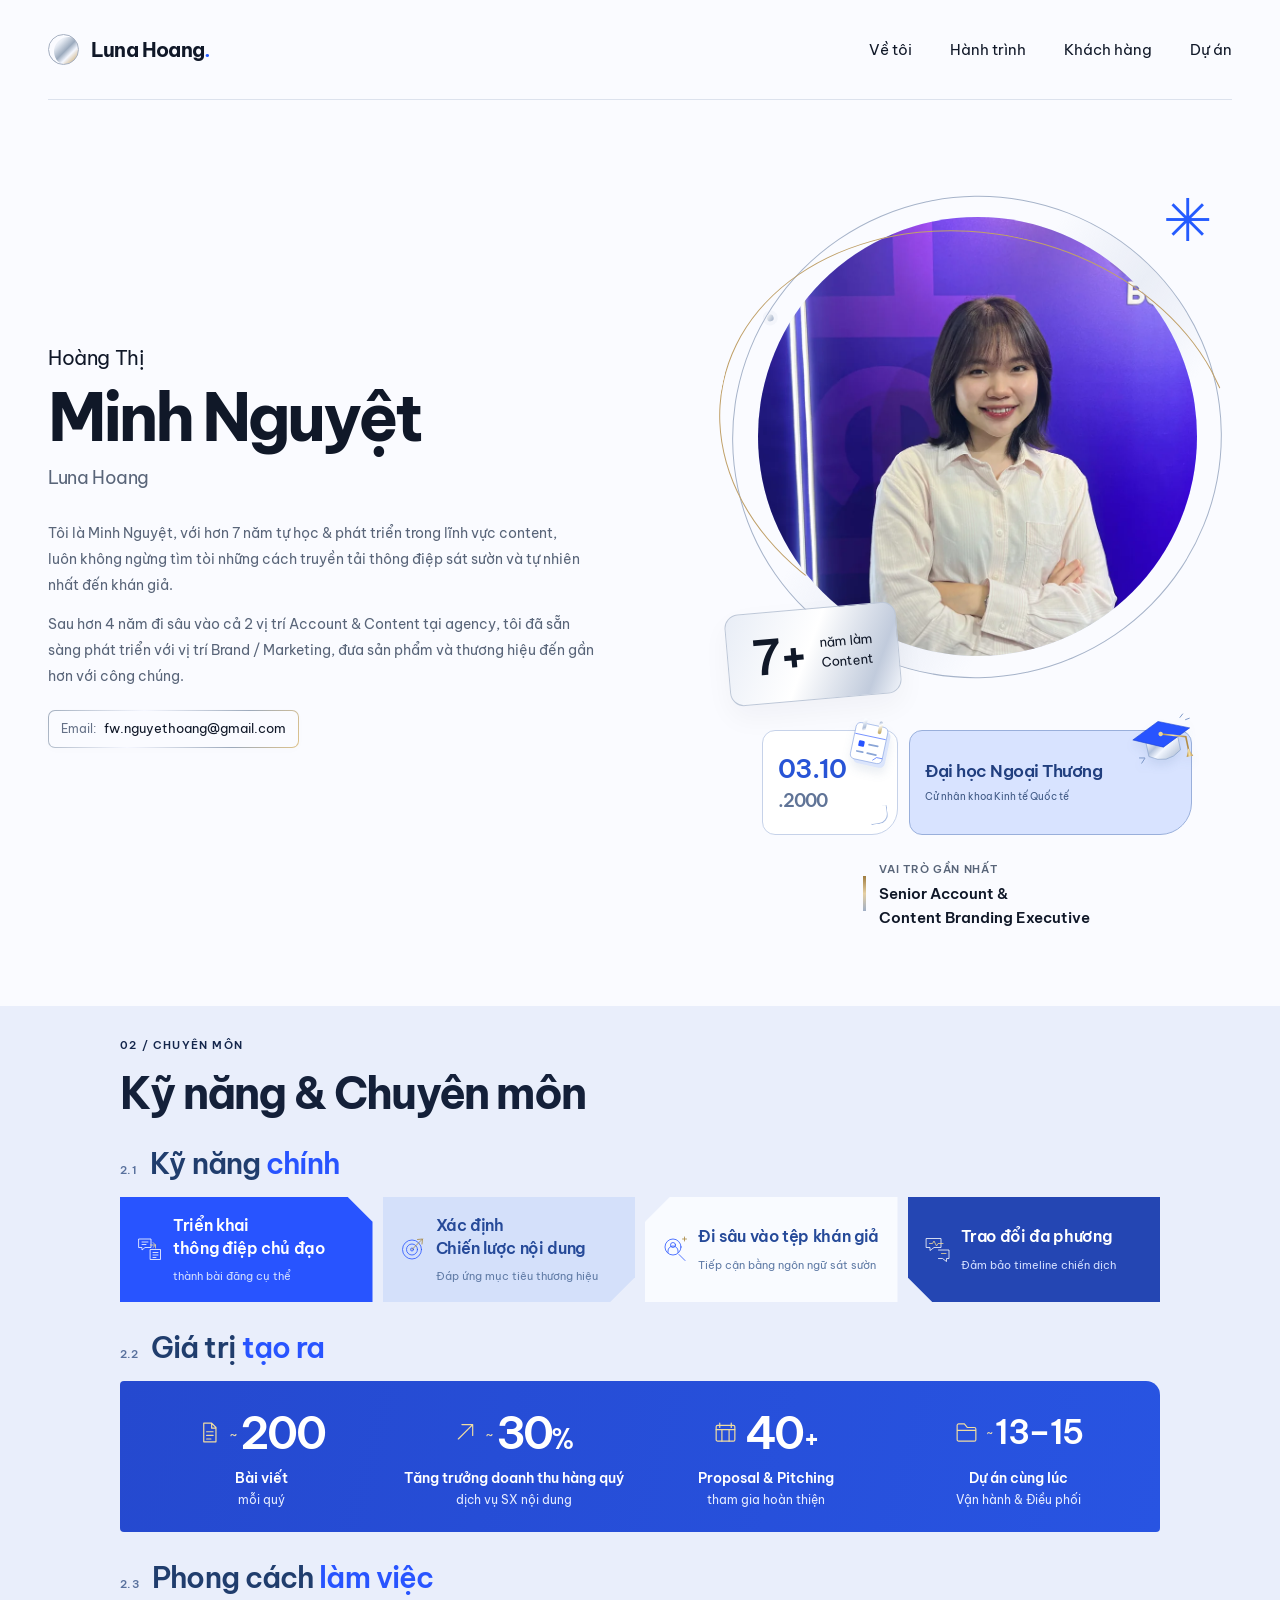
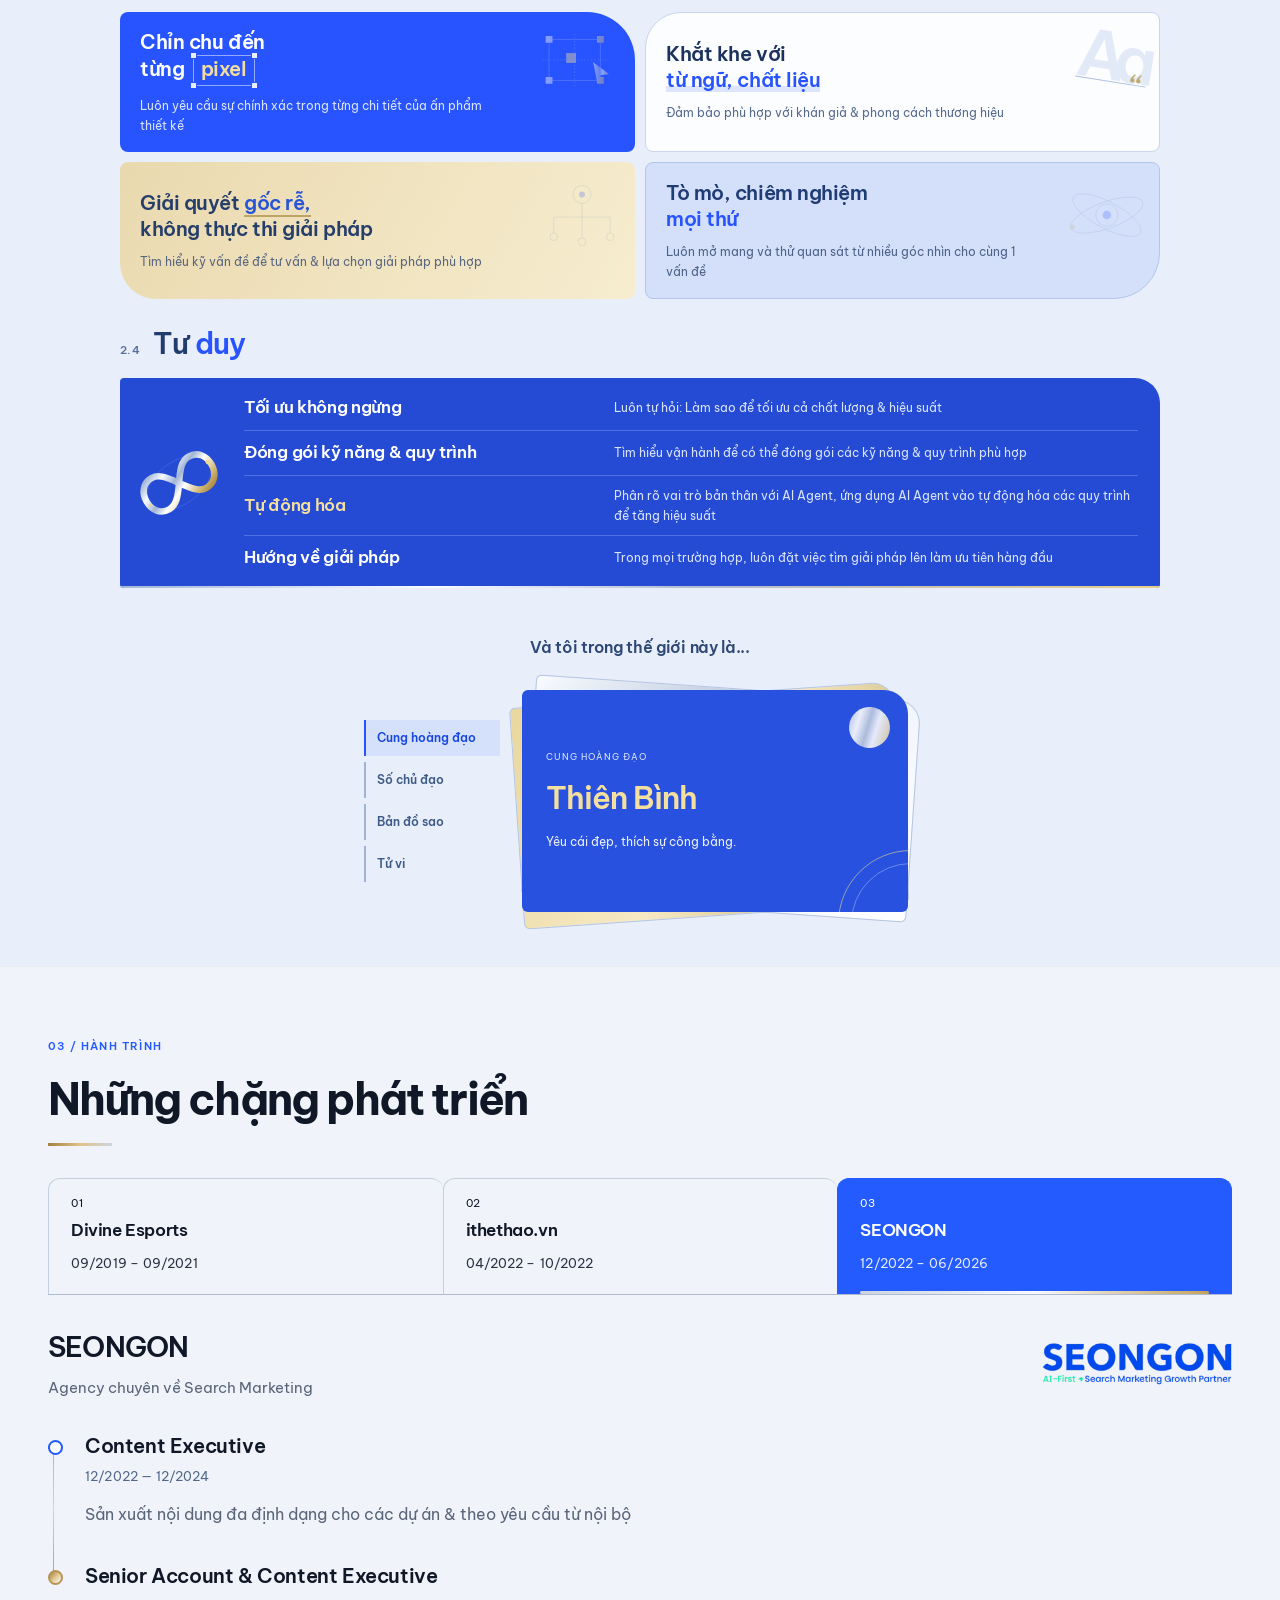
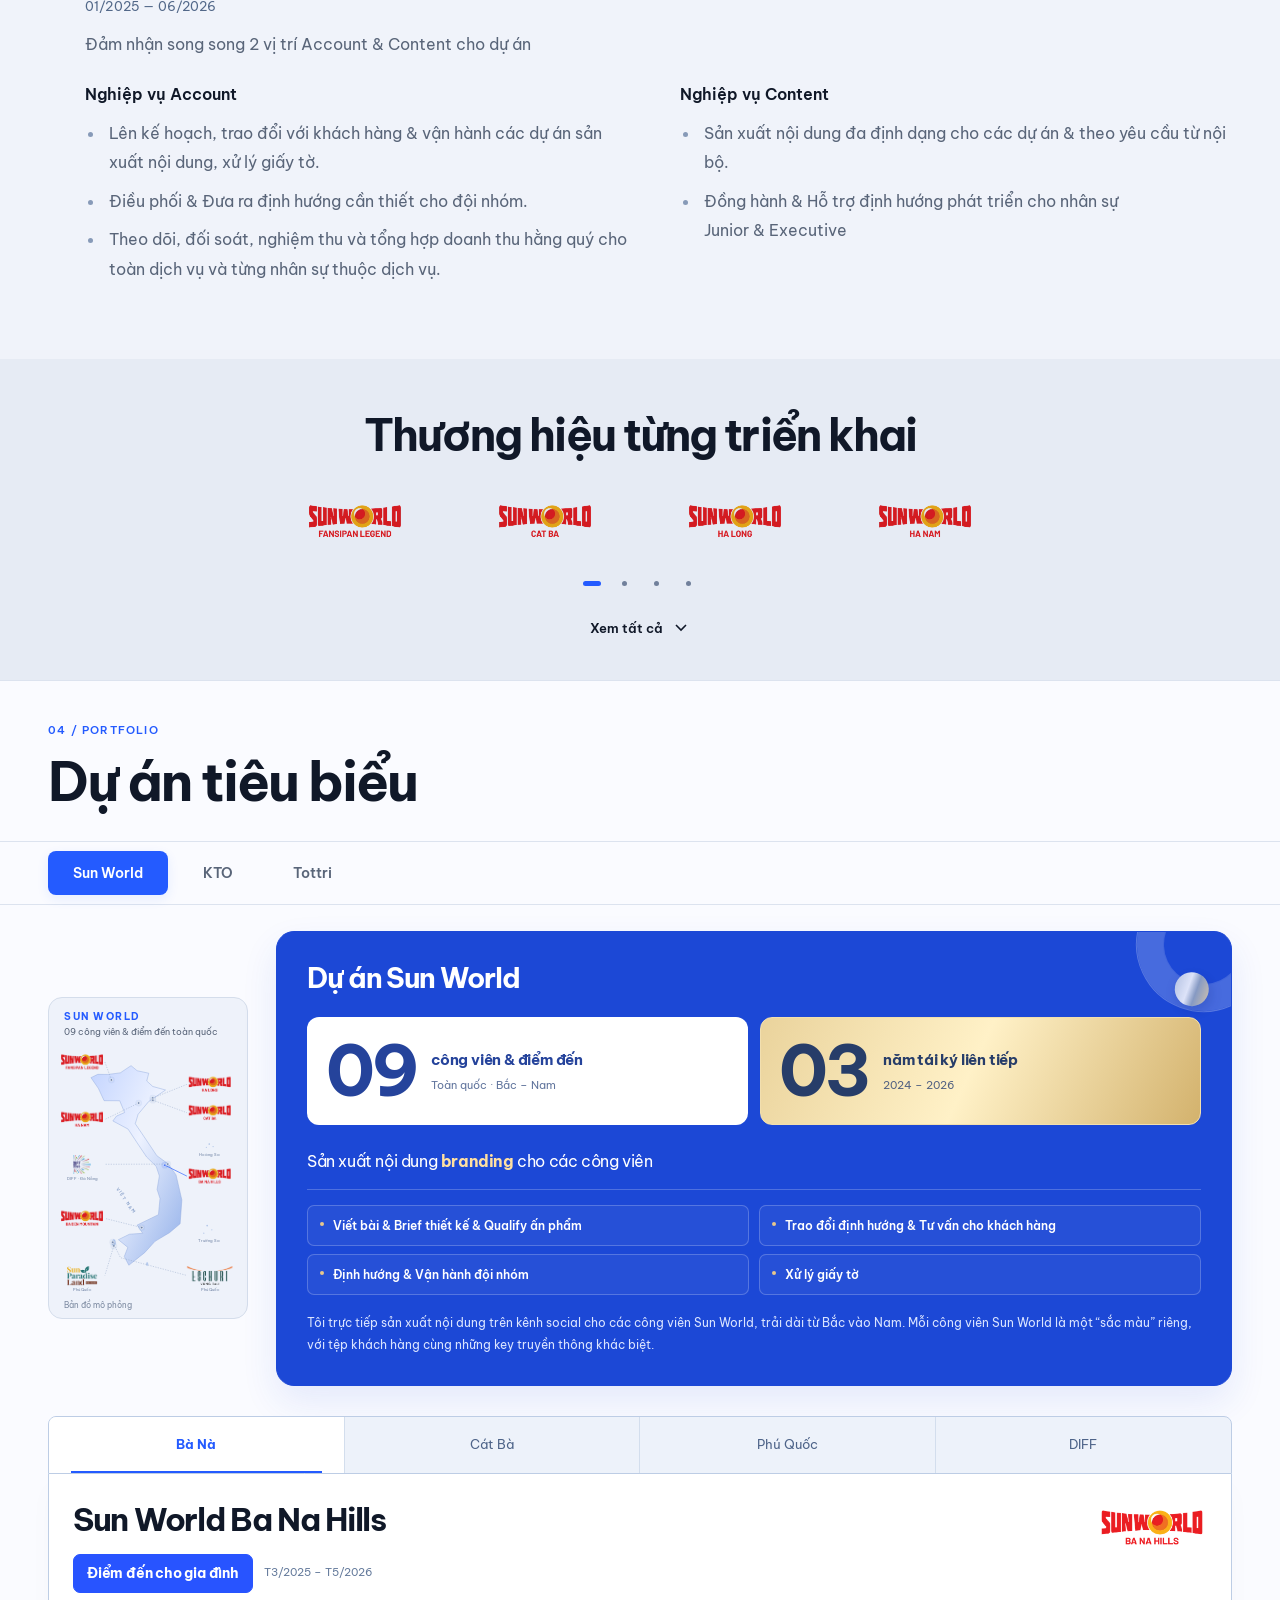
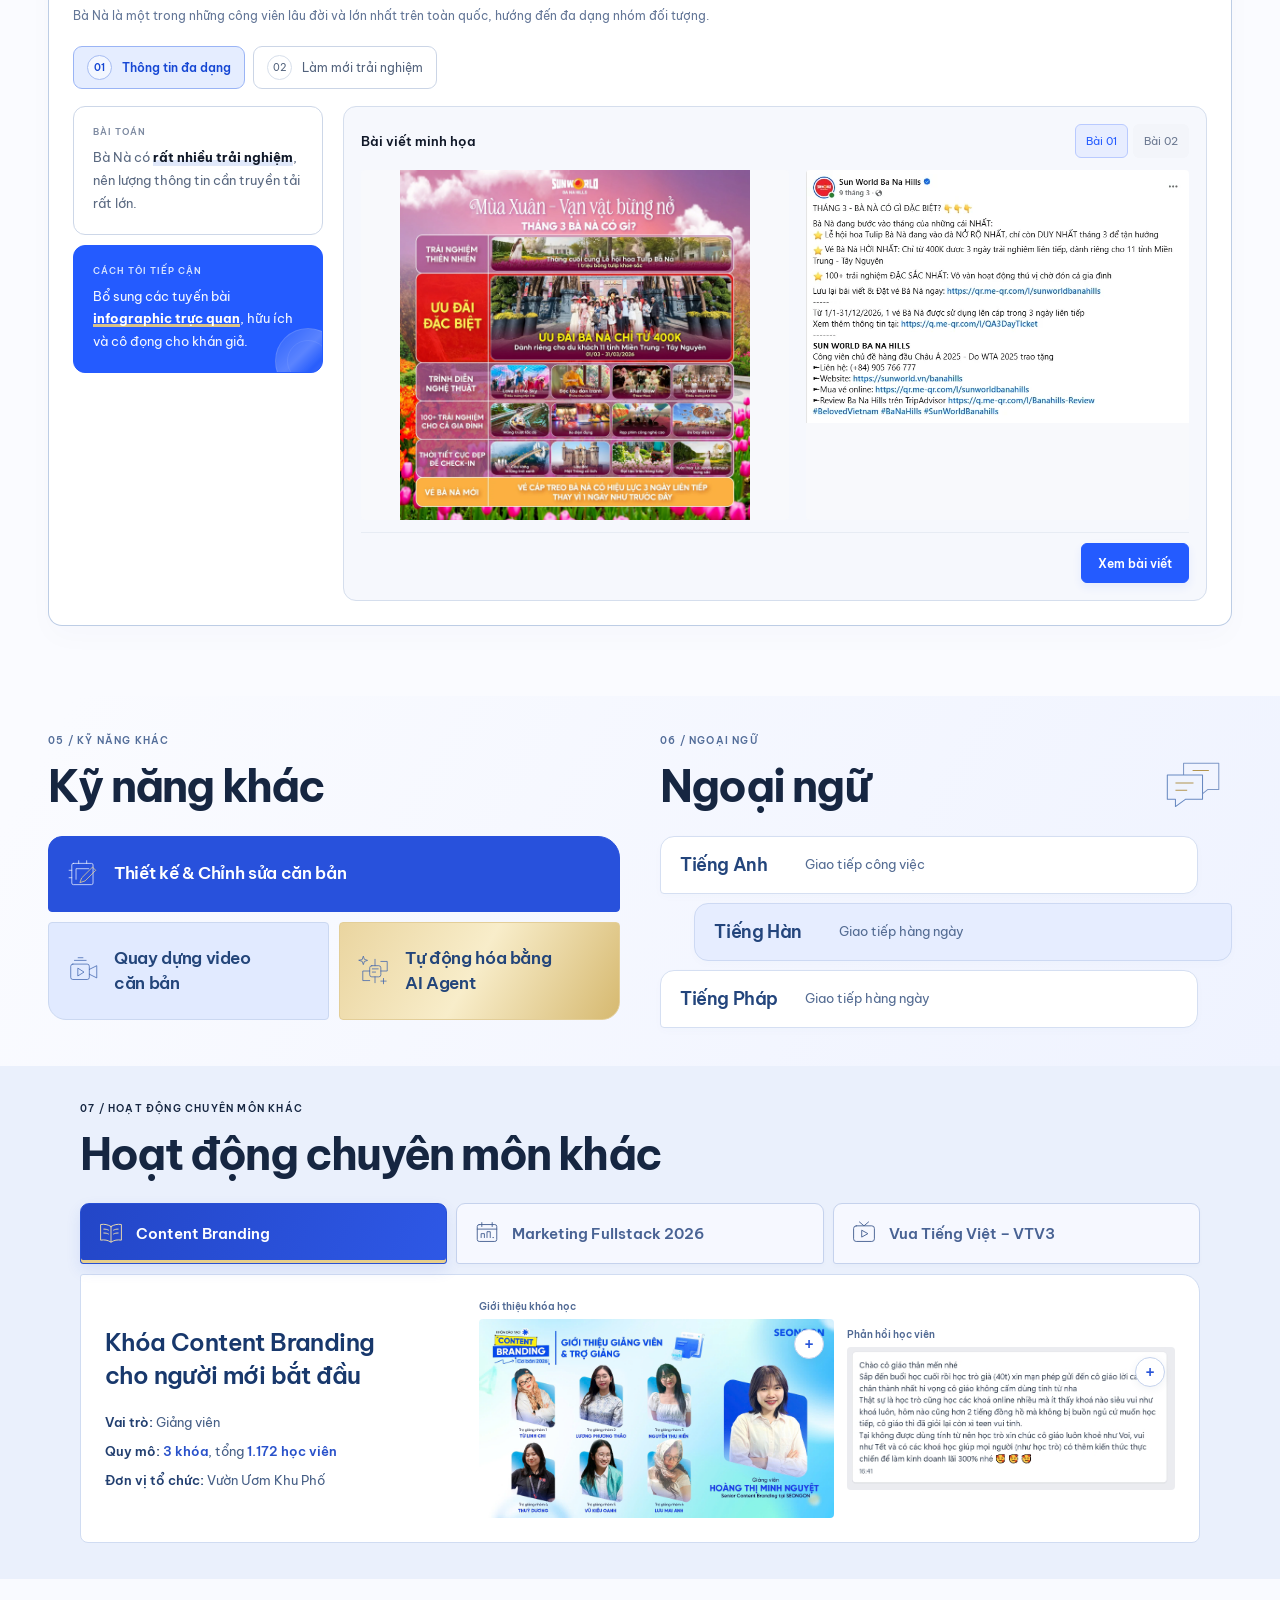
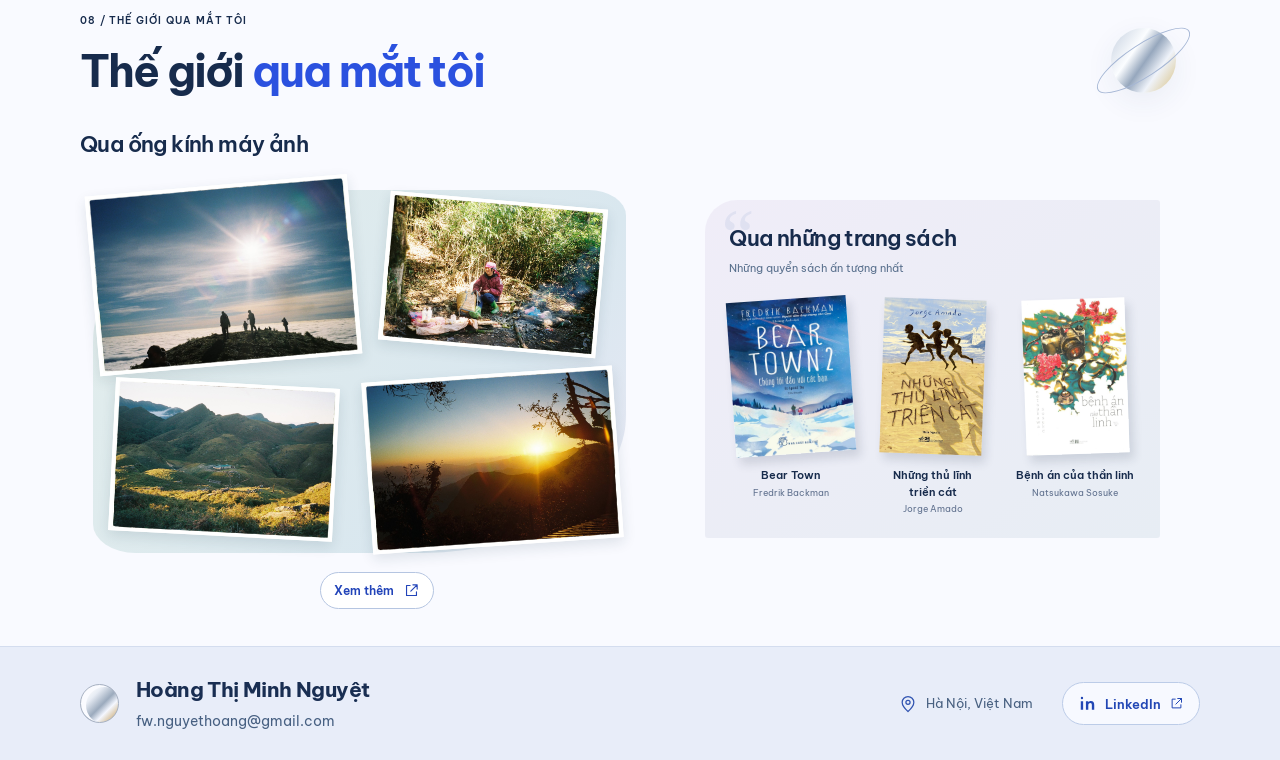
==== commit f0888662: "Update index.html Cập nhật bio" ====
--- a/index.html
+++ b/index.html
@@ -1,185 +1,185 @@
-<!doctype html>
-<html lang="vi">
-<head>
-<meta charset="utf-8"><meta name="viewport" content="width=device-width, initial-scale=1"><meta name="theme-color" content="#fafbff">
-<meta name="description" content="Portfolio của Hoàng Thị Minh Nguyệt — Luna Hoang. Senior Account & Content Branding Executive.">
-<title>Minh Nguyệt · Luna Hoang — Portfolio</title>
-<link rel="icon" href="assets/moon.svg" type="image/svg+xml">
-<link rel="preload" href="assets/fonts/be-vietnam-9.woff2" as="font" type="font/woff2" crossorigin>
-<link rel="preload" href="assets/fonts/be-vietnam-7.woff2" as="font" type="font/woff2" crossorigin>
-<link rel="stylesheet" href="assets/fonts.css"><link rel="stylesheet" href="style.css">
-<link rel="stylesheet" href="sunworld.css"><link rel="stylesheet" href="sunworld-editorial.css">
-<link rel="stylesheet" href="kto.css">
-<link rel="stylesheet" href="projects-compact.css">
-<link rel="stylesheet" href="tottri.css">
-<link rel="stylesheet" href="sunworld-focus.css">
-<link rel="stylesheet" href="about.css">
-<link rel="stylesheet" href="about-usp.css">
-<link rel="stylesheet" href="skills-refined.css">
-<link rel="stylesheet" href="working-cluster.css">
-<link rel="stylesheet" href="working-editorial.css">
-<link rel="stylesheet" href="working-mosaic.css"><link rel="stylesheet" href="about-three.css"><link rel="stylesheet" href="skills-alive.css"><link rel="stylesheet" href="thinking-ribbon.css"><link rel="stylesheet" href="about-hierarchy.css"><link rel="stylesheet" href="personal-notes.css"><link rel="stylesheet" href="persona-deck.css"><link rel="stylesheet" href="project-keypoints.css"><link rel="stylesheet" href="tottri-focus.css"><link rel="stylesheet" href="tottri-stage.css"><link rel="stylesheet" href="tottri-canvas.css"><link rel="stylesheet" href="skills-compact.css"><link rel="stylesheet" href="expertise.css"><link rel="stylesheet" href="expertise-open.css"><link rel="stylesheet" href="expertise-flow.css"><link rel="stylesheet" href="values-minimal.css"><link rel="stylesheet" href="expertise-chapters.css"><link rel="stylesheet" href="alignment-review.css">
-<link rel="stylesheet" href="more-expertise.css">
-<link rel="stylesheet" href="training-compact.css">
-<link rel="stylesheet" href="support-studio.css">
-<link rel="stylesheet" href="world.css">
-<link rel="stylesheet" href="world-compact.css">
-<link rel="stylesheet" href="contact-footer.css">
-</head>
-<body>
-<a class="skip" href="#main">Đến nội dung chính</a>
-<header class="header wrap">
-<a class="brand" href="#intro" aria-label="Luna Hoang — đầu trang"><span class="moon-mark" aria-hidden="true"></span>Luna Hoang<span class="brand-dot" aria-hidden="true">.</span></a>
-<nav aria-label="Điều hướng chính"><a href="#about">Về tôi</a><a href="#journey">Hành trình</a><a href="#clients">Khách hàng</a><a href="#projects">Dự án</a></nav>
-</header>
-<main id="main">
-<section class="hero wrap" id="intro" aria-labelledby="intro-title">
-<div class="hero-copy">
-<h1 id="intro-title"><span class="name-prefix">Hoàng Thị</span> <span>Minh Nguyệt</span></h1>
-<p class="english-name">Luna Hoang</p>
-<div class="bio"><p>Tôi là Minh Nguyệt, với hơn 7 năm tự học &amp; phát triển trong lĩnh vực content, luôn không ngừng tìm tòi những cách truyền tải thông điệp sát sườn và tự nhiên nhất <span class="keep-phrase">đến khán giả.</span></p><p>Sau hơn 4 năm đi sâu vào cả 2 vị trí Account &amp; Content tại agency, tôi đã sẵn sàng phát triển với vị trí Brand / Marketing, đưa sản phẩm và thương hiệu đến thêm nhiều người.</p></div>
-<div class="email-box"><span class="email-label">Email:</span><span class="email-address">fw.nguyethoang@gmail.com</span></div>
-</div>
-<div class="hero-visual">
-<div class="portrait-stage"><div class="orbit orbit-one" aria-hidden="true"></div><div class="orbit orbit-two" aria-hidden="true"></div><figure class="portrait-frame"><img class="portrait" src="assets/luna-profile.webp" alt="Hoàng Thị Minh Nguyệt — Luna Hoang" width="1000" height="1333" fetchpriority="high"></figure><span class="orbit-star" aria-hidden="true">✳</span><div class="experience-stamp"><strong>7+</strong><span>năm làm<br>Content</span></div></div>
-<dl class="about-facts"><div class="about-birthday"><svg class="about-fact-art about-calendar-art" viewBox="0 0 80 88" aria-hidden="true"><defs><linearGradient id="about-calendar-metal" x1="0" y1="0" x2="1" y2="1"><stop stop-color="#f9fcff"/><stop offset=".42" stop-color="#aebed8"/><stop offset=".6" stop-color="#fff"/><stop offset="1" stop-color="#c9b273"/></linearGradient></defs><g transform="rotate(12 40 44)"><rect x="14" y="17" width="55" height="63" rx="9" fill="#dbe5fc"/><rect x="8" y="11" width="55" height="63" rx="8" fill="#fff" stroke="#809fdf"/><path d="M9 31h53" stroke="#2854ff"/><path d="M22 5v16m27-16v16" stroke="url(#about-calendar-metal)" stroke-width="6" stroke-linecap="round"/><rect x="18" y="41" width="10" height="10" rx="2" fill="#2854ff"/><path d="M36 45h15M18 60h10m8 0h15" stroke="#8aa5d6" stroke-width="3" stroke-linecap="round"/><path d="m47 70 6-6h10" fill="none" stroke="#2854ff"/></g></svg><dt class="visually-hidden">Ngày sinh</dt><dd><time datetime="2000-10-03">03.10<span>.2000</span></time></dd></div><div class="about-education"><svg class="about-fact-art about-cap-art" viewBox="0 0 120 96" aria-hidden="true"><defs><linearGradient id="about-cap-metal" x1="0" y1="0" x2="1" y2="1"><stop stop-color="#fff"/><stop offset=".3" stop-color="#b4c3dc"/><stop offset=".5" stop-color="#f3f7ff"/><stop offset="1" stop-color="#a8b8d0"/></linearGradient><linearGradient id="about-tassel-gold"><stop stop-color="#ad8534"/><stop offset=".5" stop-color="#f7e3aa"/><stop offset="1" stop-color="#b18b45"/></linearGradient></defs><g transform="rotate(-12 60 48)"><path d="M29 41v27q29 22 58 0V41" fill="url(#about-cap-metal)" stroke="#819bc7"/><path d="m7 33 51-23 53 23-53 24Z" fill="#2854ff" stroke="#1b43d0"/><path d="m58 33 43 14v25" fill="none" stroke="url(#about-tassel-gold)" stroke-width="3" stroke-linecap="round"/><circle cx="58" cy="33" r="4" fill="#ead69b"/><path d="m101 68-6 15h12Z" fill="url(#about-tassel-gold)"/><path d="m14 77 7-7m-9-3 9 2m77-58 6-5m3 11 7-1" stroke="#7995c5" stroke-width="1.6" stroke-linecap="round"/></g></svg><dt class="visually-hidden">Học vấn</dt><dd><strong>Đại học<br> Ngoại Thương</strong><span>Cử nhân khoa Kinh tế Quốc tế</span></dd></div></dl><div class="role-note"><span class="role-marker" aria-hidden="true"></span><div><span class="micro-label">VAI TRÒ GẦN NHẤT</span><p>Senior Account &amp;<br>Content Branding Executive</p></div></div>
-</div>
-</section>
-<section class="about-luna about-usp-section" id="about" aria-labelledby="skills-section-title"><div class="wrap">
-<header class="skills-section-heading"><p class="section-label">02 / CHUYÊN MÔN</p><h2 id="skills-section-title">Kỹ năng &amp; Chuyên môn</h2></header>
-<section class="core-skills expertise-primary" id="core-skills" aria-labelledby="about-title"><header class="expertise-chapter"><span class="expertise-number">2.1</span><h3 id="about-title">Kỹ năng <span>chính</span></h3></header><div class="working-cluster skills-cluster"><div class="core-skill-grid"><article class="core-skill"><svg class="skill-line-art" viewBox="0 0 56 56" aria-hidden="true"><path d="M6 8h24v17H18l-6 5v-5H6zM12 14h12m-12 5h8M29 29h20v20H29zM34 35h10m-10 5h10m-10 5h6"/><path class="icon-accent" d="m29 20 10 0 0 6m-5-11 5 5-5 5"/></svg><h4>Triển khai<br><span class="skill-title-line">thông điệp chủ đạo</span></h4><p>thành bài đăng cụ thể</p></article><article class="core-skill"><svg class="skill-line-art" viewBox="0 0 56 56" aria-hidden="true"><circle cx="26" cy="29" r="19"/><circle cx="26" cy="29" r="11"/><circle cx="26" cy="29" r="3"/><path class="icon-accent" d="m26 29 21-21m-10 1 10-1-1 10"/></svg><h4>Xác định<br><span class="skill-title-line">Chiến lược nội dung</span></h4><p>Đáp ứng mục tiêu thương hiệu</p></article><article class="core-skill"><svg class="skill-line-art" viewBox="0 0 56 56" aria-hidden="true"><circle cx="24" cy="24" r="16"/><circle cx="24" cy="20" r="5"/><path d="M14 35v-3a10 10 0 0 1 20 0v3m2 4 12 12"/><path class="icon-accent" d="M43 8h8m-4-4v8"/></svg><h4>Đi sâu vào tệp khán giả</h4><p>Tiếp cận bằng ngôn ngữ sát sườn</p></article><article class="core-skill"><svg class="skill-line-art" viewBox="0 0 56 56" aria-hidden="true"><path d="M5 7h29v18H20l-8 6v-6H5zM29 30h21v17h-5v6l-8-6h-8"/><path class="icon-accent" d="M11 17h6l3-5 5 10 3-5h10m-3 20h9"/></svg><h4>Trao đổi đa phương</h4><p>Đảm bảo timeline chiến dịch</p></article></div></div></section><section class="expertise-values" aria-labelledby="expertise-values-title"><header class="expertise-chapter"><span class="expertise-number">2.2</span><h3 id="expertise-values-title">Giá trị <span>tạo ra</span></h3></header><div class="value-strip" aria-label="Bốn giá trị tạo ra"><article class="value-item"><div class="value-top"><svg viewBox="0 0 32 32" aria-hidden="true"><path d="M8 3h11l6 6v20H8zM19 3v7h6M12 15h9m-9 5h9m-9 5h6"/></svg><strong><small>~</small>200</strong></div><div class="value-caption"><p>Bài viết</p><span class="value-note">mỗi quý</span></div></article><article class="value-item"><div class="value-top"><svg viewBox="0 0 32 32" aria-hidden="true"><path d="m6 25 20-20M11 5h15v15"/></svg><strong><small>~</small>30<span>%</span></strong></div><div class="value-caption"><p>Tăng trưởng doanh thu hàng quý</p><span class="value-note">dịch vụ SX nội dung</span></div></article><article class="value-item"><div class="value-top"><svg viewBox="0 0 32 32" aria-hidden="true"><rect x="3" y="6" width="26" height="22" rx="2"/><path d="M3 12h26M11 12v16m10-16v16M8 3v6m16-6v6"/></svg><strong>40<span>+</span></strong></div><div class="value-caption"><p>Proposal &amp; Pitching</p><span class="value-note">tham gia hoàn thiện</span></div></article><article class="value-item value-range"><div class="value-top"><svg viewBox="0 0 32 32" aria-hidden="true"><path d="M3 11V6a2 2 0 0 1 2-2h8l4 5h10a2 2 0 0 1 2 2v15a2 2 0 0 1-2 2H5a2 2 0 0 1-2-2V11Zm0 2h26"/></svg><strong><small>~</small>13–15</strong></div><div class="value-caption"><p>Dự án cùng lúc</p><span class="value-note">Vận hành &amp; Điều phối</span></div></article></div></section><section class="expertise-secondary" aria-labelledby="work-values-title">
-<header class="expertise-chapter"><span class="expertise-number">2.3</span><h3 id="work-values-title">Phong cách <span>làm việc</span></h3></header>
-<div class="usp-board" aria-label="Bốn điểm nổi bật trong cách làm việc">
-<article class="usp-piece usp-pixel"><svg class="usp-illustration" viewBox="0 0 220 160" aria-hidden="true"><defs><linearGradient id="usp-metal"><stop stop-color="#fff"/><stop offset=".42" stop-color="#a6b8db"/><stop offset=".6" stop-color="#fff"/><stop offset="1" stop-color="#cfb97e"/></linearGradient></defs><path d="M40 26h120v96H40Z" stroke="currentColor" fill="none"/><path d="M100 13v125M26 74h148" stroke="currentColor" stroke-dasharray="3 5"/><g fill="url(#usp-metal)"><path d="M32 18h16v16H32Zm120 0h16v16h-16ZM32 114h16v16H32Zm120 0h16v16h-16Z"/><path d="m143 79 37 28-20 3-7 18Z"/></g><path d="M80 58h23v23H80Z" fill="#eed89a"/></svg><h4>Chỉn chu đến<br>từng <span class="usp-pixel-word">pixel<i aria-hidden="true"></i></span></h4><p>Luôn yêu cầu sự chính xác trong từng chi tiết của ấn phẩm thiết kế</p></article>
-<article class="usp-piece usp-words"><div class="usp-type-art" aria-hidden="true"><span>Aa</span><i></i><b>“</b></div><h4>Khắt khe với<br><span>từ ngữ, chất liệu</span></h4><p>Đảm bảo phù hợp với khán giả &amp; phong cách thương hiệu</p></article>
-<article class="usp-piece usp-root"><svg class="usp-illustration" viewBox="0 0 220 160" aria-hidden="true"><g fill="none" stroke="currentColor" stroke-width="1.5"><circle cx="110" cy="33" r="21"/><path d="M110 54v32m0 0H44v37m66-37h66v37m-66-37v49"/><circle cx="44" cy="132" r="9"/><circle cx="110" cy="144" r="9"/><circle cx="176" cy="132" r="9"/></g><circle cx="110" cy="33" r="7" fill="#2854ff"/></svg><h4>Giải quyết <span>gốc rễ,</span><br>không thực thi giải pháp</h4><p>Tìm hiểu kỹ vấn đề để tư vấn &amp; lựa chọn giải pháp phù hợp</p></article>
-<article class="usp-piece usp-curious"><svg class="usp-illustration" viewBox="0 0 220 160" aria-hidden="true"><g fill="none" stroke="currentColor" stroke-width="1.5"><ellipse cx="112" cy="79" rx="89" ry="31" transform="rotate(-20 112 79)"/><ellipse cx="112" cy="79" rx="89" ry="31" transform="rotate(28 112 79)"/><circle cx="112" cy="79" r="26"/></g><circle cx="112" cy="79" r="10" fill="#2854ff"/><circle cx="31" cy="107" r="6" fill="#c1a76b"/></svg><h4>Tò mò, chiêm nghiệm<br><span>mọi thứ</span></h4><p>Luôn mở mang và thử quan sát từ nhiều góc nhìn cho cùng 1 vấn đề</p></article>
-</div></section><div class="working-cluster thinking-cluster"><section class="work-style" id="work-style" aria-labelledby="work-style-title"><header class="work-style-heading expertise-chapter"><span class="expertise-number">2.4</span><h3 id="work-style-title">Tư <span>duy</span></h3></header>
-<div class="thinking-canvas"><div class="thinking-sculpture" aria-hidden="true"><svg viewBox="0 0 260 300"><defs><linearGradient id="thought-ribbon" x1="0" y1="0" x2="1" y2="1"><stop stop-color="#91a7cf"/><stop offset=".23" stop-color="#f7fbff"/><stop offset=".43" stop-color="#a1b6d5"/><stop offset=".59" stop-color="#fff"/><stop offset=".79" stop-color="#d9c286"/><stop offset="1" stop-color="#a47f36"/></linearGradient></defs><ellipse class="thought-track" cx="130" cy="150" rx="104" ry="62" transform="rotate(-35 130 150)"/><path class="thought-loop" d="M130 150C103 112 89 98 68 98c-29 0-46 23-46 52s17 52 46 52c24 0 40-20 62-52s38-52 62-52c29 0 46 23 46 52s-17 52-46 52c-21 0-35-14-62-52Z" transform="rotate(-30 130 150)"/><circle class="thought-point" cx="213" cy="90" r="6"/><circle class="thought-point" cx="47" cy="215" r="4"/></svg></div><ol class="work-style-list"><li><div><h4><strong>Tối ưu không ngừng</strong></h4><p>Luôn tự hỏi: Làm sao để tối ưu cả chất lượng &amp; hiệu suất</p></div></li><li><div><h4><strong>Đóng gói kỹ năng &amp; quy trình</strong></h4><p>Tìm hiểu vận hành để có thể đóng gói các kỹ năng &amp; quy trình phù hợp</p></div></li><li><div><h4><strong>Tự động hóa</strong></h4><p>Phân rõ vai trò bản thân với AI Agent, ứng dụng AI Agent vào tự động hóa các quy trình để tăng hiệu suất</p></div></li><li><div><h4><strong>Hướng về giải pháp</strong></h4><p>Trong mọi trường hợp, luôn đặt việc tìm giải pháp lên làm ưu tiên hàng đầu</p></div></li></ol></div></section></div><section class="persona-deck" aria-labelledby="personal-twist-title"><h3 id="personal-twist-title">Và tôi trong thế giới này là...</h3><div class="persona-workspace"><div class="persona-picker" role="tablist" aria-label="Chọn thẻ cá tính" aria-orientation="vertical"><button type="button" role="tab" id="personal-point-0" aria-controls="personal-reading" aria-selected="true" tabindex="0" data-persona="0">Cung hoàng đạo</button><button type="button" role="tab" id="personal-point-1" aria-controls="personal-reading" aria-selected="false" tabindex="-1" data-persona="1">Số chủ đạo</button><button type="button" role="tab" id="personal-point-2" aria-controls="personal-reading" aria-selected="false" tabindex="-1" data-persona="2">Bản đồ sao</button><button type="button" role="tab" id="personal-point-3" aria-controls="personal-reading" aria-selected="false" tabindex="-1" data-persona="3">Tử vi</button></div><div class="persona-stack"><div class="persona-card" id="personal-reading" role="tabpanel" aria-labelledby="personal-point-0" tabindex="0"><span class="persona-orb" aria-hidden="true"></span><p class="persona-caption">Cung hoàng đạo</p><h4 class="persona-name">Thiên Bình</h4><p class="persona-description">Yêu cái đẹp, thích sự công bằng.</p><span class="persona-seal" aria-hidden="true"></span></div></div></div></section></div></section>
-<section class="journey" id="journey" aria-labelledby="journey-title">
-<div class="wrap">
-<div class="journey-heading"><div><p class="section-label">03 / HÀNH TRÌNH</p><h2 id="journey-title">Những chặng phát triển</h2></div></div>
-<div class="chapter-tabs" role="tablist" aria-label="Chọn chặng hành trình">
-<button class="chapter-tab" id="tab-divine" type="button" role="tab" aria-selected="false" aria-controls="panel-divine" tabindex="-1"><span class="tab-meta">01</span><strong>Divine Esports</strong><span class="tab-years"><span>09/2019 – </span><span>09/2021</span></span></button>
-<button class="chapter-tab" id="tab-media" type="button" role="tab" aria-selected="false" aria-controls="panel-media" tabindex="-1"><span class="tab-meta">02</span><strong>ithethao.vn</strong><span class="tab-years"><span>04/2022 – </span><span>10/2022</span></span></button>
-<button class="chapter-tab" id="tab-seongon" type="button" role="tab" aria-selected="true" aria-controls="panel-seongon"><span class="tab-meta">03</span><strong>SEONGON</strong><span class="tab-years"><span>12/2022 – </span><span>06/2026</span></span></button>
-</div>
-<div class="chapter-panel" id="panel-divine" role="tabpanel" aria-labelledby="tab-divine" hidden>
-<div class="unit-heading"><div><h3>Divine Esports</h3><p class="company-description">Đội tuyển PUBG hàng đầu Việt Nam</p></div><img class="unit-logo" src="assets/logos/divine.webp" alt="Logo Divine Esports" width="143" height="140" decoding="async"></div>
-<article class="role-entry"><div class="role-heading"><h4>Content Creator</h4><p class="role-period">09/2019 — 09/2021</p></div>
-<ul class="work-list"><li>Sản xuất nội dung đa định dạng, bao gồm cả nội dung thi đấu &amp; cuộc sống hàng ngày</li><li>Xây dựng &amp; Nuôi dưỡng cộng đồng fan đội tuyển</li><li>Đảm bảo truyền thông cho nhà tài trợ &amp; Báo cáo hiệu quả truyền thông</li></ul>
-</article>
-</div>
-<div class="chapter-panel" id="panel-media" role="tabpanel" aria-labelledby="tab-media" hidden>
-<div class="unit-heading"><div><h3>ithethao.vn</h3><p class="company-description">Trang tin thể thao, chuyên mục Esports</p></div><img class="unit-logo" src="assets/logos/ithethao.webp" alt="Logo ithethao.vn" width="140" height="140" decoding="async"></div>
-<article class="role-entry"><div class="role-heading"><h4>CTV Phóng viên ảnh</h4><p class="role-period">04/2022 — 10/2022</p></div>
-<ul class="work-list"><li>Lấy tin, phỏng vấn &amp; viết tin bài cho các trang tin điện tử &amp; báo giấy</li><li>Công tác tại các sự kiện &amp; giải đấu lớn: SEA Games 31, Giải vô địch quốc gia PUBG,...</li></ul>
-</article>
-</div>
-<div class="chapter-panel" id="panel-seongon" role="tabpanel" aria-labelledby="tab-seongon">
-<div class="unit-heading"><div><h3>SEONGON</h3><p class="company-description">Agency chuyên về Search Marketing</p></div><img class="unit-logo unit-logo-wide" src="assets/logos/seongon.webp" alt="Logo SEONGON" width="318" height="70" decoding="async"></div>
-<div class="role-timeline" aria-label="Các giai đoạn công tác tại SEONGON">
-<article class="role-entry timeline-role"><div class="role-heading"><h4>Content Executive</h4><p class="role-period">12/2022 — 12/2024</p></div><p class="stage-scope">Sản xuất nội dung đa định dạng cho các dự án &amp; theo yêu cầu từ nội bộ</p></article>
-<article class="role-entry timeline-role"><div class="role-heading"><h4>Senior Account &amp; Content Executive</h4><p class="role-period">01/2025 — 06/2026</p></div><p class="stage-scope">Đảm nhận song song 2 vị trí Account &amp; Content cho dự án</p>
-<div class="discipline-grid">
-<div class="discipline"><h5>Nghiệp vụ Account</h5><ul><li>Lên kế hoạch, trao đổi với khách hàng &amp; vận hành các dự án sản xuất nội dung, xử lý giấy tờ.</li><li>Điều phối &amp; Đưa ra định hướng cần thiết cho đội nhóm.</li><li>Theo dõi, đối soát, nghiệm thu và tổng hợp doanh thu hằng quý cho toàn dịch vụ và từng nhân sự thuộc dịch vụ.</li></ul></div>
-<div class="discipline"><h5>Nghiệp vụ Content</h5><ul><li>Sản xuất nội dung đa định dạng cho các dự án &amp; theo yêu cầu từ nội bộ.</li><li>Đồng hành &amp; Hỗ trợ định hướng phát triển cho nhân sự <span class="keep-phrase">Junior &amp; Executive</span></li></ul></div>
-</div></article></div></div>
-<noscript><style>.chapter-panel[hidden]{display:block!important}.chapter-tabs{display:none}</style></noscript>
-</div></section>
-<section class="clients-section" id="clients" aria-labelledby="clients-title">
-<div class="clients-heading wrap"><h2 id="clients-title">Thương hiệu từng triển khai</h2></div>
-<div class="clients-overview wrap" id="clients-overview">
-<ul class="client-list" aria-label="14 khách hàng tôi từng làm việc">
-<li class="client-item  "><figure class="client-mark"><div class="client-logo-stage"><img src="assets/clients/sun-fansipan.webp" alt="Logo Sun World Fansipan Legend" width="168" height="80" decoding="async"></div><figcaption>Sun World Fansipan Legend</figcaption></figure></li>
-<li class="client-item  "><figure class="client-mark"><div class="client-logo-stage"><img src="assets/clients/sun-catba.webp" alt="Logo Sun World Cat Ba" width="168" height="80" decoding="async"></div><figcaption>Sun World Cat Ba</figcaption></figure></li>
-<li class="client-item  "><figure class="client-mark"><div class="client-logo-stage"><img src="assets/clients/sun-halong.webp" alt="Logo Sun World Ha Long" width="168" height="80" decoding="async"></div><figcaption>Sun World Ha Long</figcaption></figure></li>
-<li class="client-item  "><figure class="client-mark"><div class="client-logo-stage"><img src="assets/clients/sun-hanam.webp" alt="Logo Sun World Ha Nam" width="168" height="80" decoding="async"></div><figcaption>Sun World Ha Nam</figcaption></figure></li>
-<li class="client-item  "><figure class="client-mark"><div class="client-logo-stage"><img src="assets/clients/sun-bana.webp" alt="Logo Sun World Ba Na Hills" width="168" height="80" decoding="async"></div><figcaption>Sun World Ba Na Hills</figcaption></figure></li>
-<li class="client-item  "><figure class="client-mark"><div class="client-logo-stage"><img src="assets/clients/sun-baden.webp" alt="Logo Sun World Ba Den Mountain" width="168" height="80" decoding="async"></div><figcaption>Sun World Ba Den Mountain</figcaption></figure></li>
-<li class="client-item  "><figure class="client-mark"><div class="client-logo-stage"><img src="assets/clients/paradise.webp" alt="Logo Sun Paradise Land Phu Quoc" width="168" height="80" decoding="async"></div><figcaption>Sun Paradise Land Phu Quoc</figcaption></figure></li>
-<li class="client-item client-item-dark "><figure class="client-mark"><div class="client-logo-stage"><img src="assets/clients/golf.webp" alt="Logo Eschuri Vung Bau Golf" width="168" height="80" decoding="async"></div><figcaption>Eschuri Vung Bau Golf</figcaption></figure></li>
-<li class="client-item client-item-dark "><figure class="client-mark"><div class="client-logo-stage"><img src="assets/clients/diff-logo-color.webp" alt="Logo DIFF – Danang International Fireworks Festival" width="168" height="80" decoding="async"></div><figcaption>DIFF – Danang International Fireworks Festival</figcaption></figure></li>
-<li class="client-item"><figure class="client-mark"><div class="client-logo-stage"><img src="assets/clients/tottri.webp" alt="Logo Tottri" width="380" height="146" decoding="async"></div><figcaption>Tottri</figcaption></figure></li>
-<li class="client-item  "><figure class="client-mark"><div class="client-logo-stage"><img src="assets/clients/kto-vietnam.png" alt="Logo KTO – Tổng cục Du lịch Hàn Quốc tại Việt Nam" width="168" height="80" decoding="async"></div><figcaption>KTO – Tổng cục Du lịch Hàn Quốc tại Việt Nam</figcaption></figure></li>
-<li class="client-item  "><figure class="client-mark"><div class="client-logo-stage"><img src="assets/clients/richy.webp" alt="Logo Richy" width="168" height="80" decoding="async"></div><figcaption>Richy</figcaption></figure></li>
-<li class="client-item  "><figure class="client-mark"><div class="client-logo-stage"><img src="assets/clients/tmu.webp" alt="Logo Trường Đại học Thương mại" width="168" height="80" decoding="async"></div><figcaption>Trường Đại học Thương mại</figcaption></figure></li>
-<li class="client-item"><figure class="client-mark"><div class="client-logo-stage"><img src="assets/clients/lpbank.webp" alt="Logo LPBank" width="168" height="80" decoding="async"></div><figcaption>LPBank</figcaption></figure></li>
-</ul></div>
-<div class="clients-actions wrap" hidden><div class="clients-pages" aria-label="Chọn lượt logo"></div><button class="clients-toggle" type="button" aria-expanded="false" aria-controls="clients-overview"><span>Xem tất cả</span><svg viewBox="0 0 20 20" width="20" height="20" aria-hidden="true"><path d="m5 7 5 5 5-5"/></svg></button></div>
-</section>
-
-<section class="projects-section" id="projects" aria-labelledby="projects-title">
-<header class="projects-heading wrap"><p class="section-label">04 / PORTFOLIO</p><h2 id="projects-title">Dự án tiêu biểu</h2></header>
-<div class="project-switch-wrap"><div class="project-switch wrap" role="tablist" aria-label="Chọn dự án nổi bật"><button type="button" id="project-tab-0" role="tab" aria-selected="true" aria-controls="project-panel-0" tabindex="0" data-project="0">Sun World</button><button type="button" id="project-tab-1" role="tab" aria-selected="false" aria-controls="project-panel-1" tabindex="-1" data-project="1">KTO</button><button type="button" id="project-tab-2" role="tab" aria-selected="false" aria-controls="project-panel-2" tabindex="-1" data-project="2">Tottri</button></div></div>
-<div class="sunworld-project project-panel" id="project-panel-0" role="tabpanel" aria-labelledby="project-tab-0">
-<div class="wrap sw-layout">
-<aside class="sw-map-column">
-<figure class="sw-map-card"><figcaption><span class="sw-map-kicker">SUN WORLD</span><span>09 công viên &amp; điểm đến toàn quốc</span></figcaption><svg class="sw-map" viewBox="0 0 440 610" role="img" aria-labelledby="sw-map-title sw-map-desc"><title id="sw-map-title">Các địa điểm thuộc dự án Sun World tôi từng triển khai</title><desc id="sw-map-desc">Bản đồ mô phỏng Việt Nam với Fansipan Legend, Hạ Long, Cát Bà, Hà Nam, Bà Nà Hills, DIFF tại Đà Nẵng, Núi Bà Đen, Sun Paradise Land Phú Quốc và Eschuri Vũng Bầu Golf.</desc><defs><linearGradient id="sw-map-metal" x1="0" y1="0" x2="1" y2="1"><stop stop-color="#c3d4ff"/><stop offset=".45" stop-color="#edf2ff"/><stop offset="1" stop-color="#91afe9"/></linearGradient></defs><path class="sw-land" d="M150.0,472.4 L176.0,459.5 L207.5,457.2 L194.3,437.8 L244.7,413.2 L248.4,374.9 L241.5,353.5 L246.9,321.5 L239.4,298.9 L216.7,276.7 L197.8,248.5 L172.8,210.7 L136.9,191.5 L145.5,180.0 L164.7,171.6 L153.1,143.7 L116.1,143.5 L102.6,114.4 L85.1,89.1 L101.2,81.3 L125.1,81.5 L154.3,77.8 L179.9,60.7 L194.3,72.7 L221.8,78.6 L217.0,97.0 L231.3,110.0 L261.5,118.3 L221.5,145.7 L196.5,175.9 L189.9,198.1 L212.8,231.9 L240.9,273.7 L268.1,293.4 L286.3,319.1 L300.1,378.4 L296.0,434.7 L271.0,455.7 L236.6,476.3 L212.2,503.0 L174.7,532.8 L163.9,512.3 L172.3,490.6 L150.0,472.4 Z"/><ellipse class="sw-island" cx="139" cy="480" rx="4" ry="8"/><ellipse class="sw-island" cx="218" cy="530" rx="2" ry="4"/><g class="sw-archipelago"><circle cx="365" cy="246" r="2"/><circle cx="374" cy="252" r="1.5"/><circle cx="358" cy="254" r="1.4"/><text x="365" y="274" text-anchor="middle">Hoàng Sa</text><circle cx="360" cy="439" r="2"/><circle cx="371" cy="449" r="1.5"/><circle cx="352" cy="457" r="1.5"/><text x="365" y="479" text-anchor="middle">Trường Sa</text></g><g class="sw-location "><title>Sun World Fansipan Legend</title><path class="sw-connector" d="M133.4,94.4 L118,52"/><circle class="sw-pin-halo" cx="133.4" cy="94.4" r="8"/><circle class="sw-pin" cx="133.4" cy="94.4" r="3"/><image href="assets/clients/sun-fansipan.webp" x="10" y="30" width="108" height="45" preserveAspectRatio="xMidYMid meet"/></g><g class="sw-location "><title>Sun World Ha Long</title><path class="sw-connector" d="M231.2,137.28 L312,105"/><circle class="sw-pin-halo" cx="231.2" cy="137.28" r="8"/><circle class="sw-pin" cx="231.2" cy="137.28" r="3"/><image href="assets/clients/sun-halong.webp" x="312" y="83" width="108" height="45" preserveAspectRatio="xMidYMid meet"/></g><g class="sw-location "><title>Sun World Cat Ba</title><path class="sw-connector" d="M231.5,142.4 L312,172"/><circle class="sw-pin-halo" cx="231.5" cy="142.4" r="8"/><circle class="sw-pin" cx="231.5" cy="142.4" r="3"/><image href="assets/clients/sun-catba.webp" x="312" y="150" width="108" height="45" preserveAspectRatio="xMidYMid meet"/></g><g class="sw-location "><title>Sun World Ha Nam</title><path class="sw-connector" d="M197.9,149.12 L118,188"/><circle class="sw-pin-halo" cx="197.9" cy="149.12" r="8"/><circle class="sw-pin" cx="197.9" cy="149.12" r="3"/><image href="assets/clients/sun-hanam.webp" x="10" y="166" width="108" height="45" preserveAspectRatio="xMidYMid meet"/></g><g class="sw-location is-current"><title>Sun World Ba Na Hills</title><path class="sw-connector" d="M259.85,296.1 L312,322"/><circle class="sw-pin-halo" cx="259.85" cy="296.1" r="8"/><circle class="sw-pin" cx="259.85" cy="296.1" r="3"/><image href="assets/clients/sun-bana.webp" x="312" y="300" width="108" height="45" preserveAspectRatio="xMidYMid meet"/></g><g class="sw-location "><title>DIFF · Lễ hội pháo hoa quốc tế Đà Nẵng</title><path class="sw-connector" d="M266.72,293.6 L118,294"/><circle class="sw-pin-halo" cx="266.72" cy="293.6" r="8"/><circle class="sw-pin" cx="266.72" cy="293.6" r="3"/><image href="assets/clients/diff-logo-color.webp" x="10" y="272" width="108" height="45" preserveAspectRatio="xMidYMid meet"/><text class="sw-map-place" x="64" y="332" text-anchor="middle">DIFF · Đà Nẵng</text></g><g class="sw-location "><title>Sun World Ba Den Mountain</title><path class="sw-connector" d="M205.1,443.84 L118,422"/><circle class="sw-pin-halo" cx="205.1" cy="443.84" r="8"/><circle class="sw-pin" cx="205.1" cy="443.84" r="3"/><image href="assets/clients/sun-baden.webp" x="10" y="400" width="108" height="45" preserveAspectRatio="xMidYMid meet"/></g><g class="sw-location "><title>Sun Paradise Land Phu Quoc</title><path class="sw-connector" d="M139.1,487.04 L118,557"/><circle class="sw-pin-halo" cx="139.1" cy="487.04" r="8"/><circle class="sw-pin" cx="139.1" cy="487.04" r="3"/><image href="assets/clients/paradise.webp" x="10" y="535" width="108" height="45" preserveAspectRatio="xMidYMid meet"/><text class="sw-map-place" x="64" y="594" text-anchor="middle">Phú Quốc</text></g><g class="sw-location "><title>Eschuri Vung Bau Golf</title><path class="sw-connector" d="M136.7,478.4 L155,515 L312,557"/><circle class="sw-pin-halo" cx="136.7" cy="478.4" r="8"/><circle class="sw-pin" cx="136.7" cy="478.4" r="3"/><image href="assets/clients/golf.webp" x="312" y="535" width="108" height="45" preserveAspectRatio="xMidYMid meet"/><text class="sw-map-place" x="366" y="594" text-anchor="middle">Phú Quốc</text></g><text class="sw-map-country" x="145" y="352" transform="rotate(56 145 352)">VIỆT NAM</text></svg><p class="sw-map-note">Bản đồ mô phỏng</p></figure>
-</aside>
-<div class="sw-content">
-<header class="sw-project-intro"><span class="sw-orbit-shape" aria-hidden="true"></span><h3 id="sunworld-title">Dự án Sun World</h3><div class="sw-impact-strip" aria-label="Quy mô và dấu mốc hợp tác"><div class="sw-impact sw-impact-reach"><strong class="sw-impact-number">09</strong><div><p>công viên &amp; điểm đến</p><span>Toàn quốc · Bắc – Nam</span></div></div><div class="sw-impact sw-impact-renewal"><strong class="sw-impact-number">03</strong><div><p>năm tái ký liên tiếp</p><span>2024 – 2026</span></div></div></div>
-<div class="sw-meta"><p class="sw-role">Sản xuất nội dung <strong>branding</strong> cho các công viên</p></div>
-<div class="project-info sw-brief"><div class="project-brief-body"><ul class="sw-scope"><li>Viết bài &amp; Brief thiết kế &amp; Qualify ấn phẩm</li><li>Trao đổi định hướng &amp; Tư vấn cho khách hàng</li><li>Định hướng &amp; Vận hành đội nhóm</li><li>Xử lý giấy tờ</li></ul><p class="sw-intro-copy">Tôi trực tiếp sản xuất nội dung trên kênh social cho các công viên Sun World, trải dài từ Bắc vào Nam. Mỗi công viên Sun World là một “sắc màu” riêng, với tệp khách hàng cùng những key truyền thông khác biệt.</p></div></div></header>
-<section class="sw-case" id="sunworld-cases" aria-label="Các địa điểm thuộc dự án Sun World"><div class="sw-destination-tabs" role="tablist" aria-label="Chọn địa điểm trong dự án Sun World"><button type="button" role="tab" id="sw-destination-0" aria-selected="true" aria-controls="bana-case" tabindex="0" data-destination="0"><span>Bà Nà</span></button><button type="button" role="tab" id="sw-destination-1" aria-selected="false" aria-controls="catba-case" tabindex="-1" data-destination="1"><span>Cát Bà</span></button><button type="button" role="tab" id="sw-destination-2" aria-selected="false" aria-controls="phuquoc-case" tabindex="-1" data-destination="2"><span>Phú Quốc</span></button><button type="button" role="tab" id="sw-destination-3" aria-selected="false" aria-controls="diff-case" tabindex="-1" data-destination="3"><span>DIFF</span></button></div><div class="sw-destination-panel" id="bana-case" role="tabpanel" aria-labelledby="sw-destination-0">
-<header class="sw-case-heading"><div><h4 id="bana-title">Sun World <span class="keep-phrase">Ba Na Hills</span></h4><div class="sw-case-meta"><p class="sw-positioning sw-focus-key">Điểm đến cho gia đình</p><p class="sw-project-period"><time datetime="2025-03">T3/2025</time> – <time datetime="2026-05">T5/2026</time></p></div></div><img src="assets/clients/sun-bana.webp" alt="Logo Sun World Ba Na Hills" width="144" height="57" loading="lazy"></header>
-<p class="sw-case-context">Bà Nà là một trong những công viên lâu đời và lớn nhất trên toàn quốc, hướng đến đa dạng nhóm đối tượng.</p>
-<div class="sw-challenges" role="tablist" aria-label="Chọn bài toán tại Bà Nà"><button type="button" id="sw-challenge-0" role="tab" aria-selected="true" aria-controls="sw-story" data-challenge="0"><span>01</span> Thông tin đa dạng</button><button type="button" id="sw-challenge-1" role="tab" aria-selected="false" aria-controls="sw-story" tabindex="-1" data-challenge="1"><span>02</span> Làm mới trải nghiệm</button></div>
-<div class="sw-story" id="sw-story" role="tabpanel" aria-labelledby="sw-challenge-0">
-<div class="sw-thinking"><div class="sw-problem-card"><span class="sw-card-symbol" aria-hidden="true"><i></i><i></i><i></i></span><h5>Bài toán</h5><p id="sw-problem">Bà Nà có rất nhiều trải nghiệm, nên lượng thông tin cần truyền tải rất lớn.</p></div><div class="sw-approach"><span class="sw-metal-disc" aria-hidden="true"></span><h5>Cách tôi tiếp cận</h5><p id="sw-approach">Bổ sung các tuyến bài infographic trực quan, hữu ích và cô đọng cho khán giả.</p></div></div>
-<div class="sw-evidence"><div class="sw-post-bar"><span>Bài viết minh họa</span><div class="sw-post-nav" role="group" aria-label="Chọn bài viết"><button type="button" data-post="0" aria-pressed="true">Bài 01</button><button type="button" data-post="1" aria-pressed="false">Bài 02</button></div></div>
-<figure class="sw-article"><button class="sw-pair" type="button" aria-haspopup="dialog" aria-label="Mở lớn cả hai ảnh của bài viết đang xem"><span class="sw-image-wrap"><img id="sw-artwork" src="assets/projects/sunworld/bnh.1.1-preview.webp" width="800" height="800" alt="Infographic tháng 3 Bà Nà có gì đặc biệt" loading="lazy" decoding="async"></span><span class="sw-image-wrap"><img id="sw-caption" src="assets/projects/sunworld/bnh.1.2.webp" width="700" height="462" alt="Nội dung bài đăng tháng 3 Bà Nà có gì đặc biệt" loading="lazy" decoding="async"></span></button><figcaption class="sw-post-footer"><a id="sw-read-post" class="sw-read-post" href="https://www.facebook.com/share/p/1EkauoW9mB/" target="_blank" rel="noopener noreferrer" aria-label="Xem bài viết trên Facebook, mở tab mới">Xem bài viết</a></figcaption></figure></div>
-</div></div><div class="sw-destination-panel" id="catba-case" hidden role="tabpanel" aria-labelledby="sw-destination-1">
-<header class="sw-case-heading"><div><h4 id="catba-title">Sun Paradise Land <span class="keep-phrase">Cat Ba</span></h4><p class="sw-case-tagline">Trải nghiệm vịnh di sản, tận hưởng chuyến đi ngắn ngày cùng gia đình &amp; bạn bè</p><div class="sw-case-meta"><p class="sw-positioning sw-focus-key">Vịnh di sản</p><p class="sw-positioning sw-focus-key sw-focus-key-secondary">Gia đình &amp; bạn bè</p><p class="sw-project-period"><time datetime="2025-03">T3/2025</time> – <time datetime="2026-06">T6/2026</time></p></div></div><img src="assets/clients/sun-catba.webp" alt="Logo Sun World Cat Ba" width="144" height="57" loading="lazy"></header>
-<p class="sw-case-context">Lan tỏa thương hiệu &amp; điểm đến Cát Bà, với ngôi sao là show diễn <strong>Symphony of the Green Island (SOTGI) - Bản giao hưởng Đảo Xanh.</strong></p>
-<div class="sw-story" id="cb-story" role="region" aria-labelledby="catba-title">
-<div class="sw-thinking"><div class="sw-problem-card"><span class="sw-card-symbol" aria-hidden="true"><i></i><i></i><i></i></span><h5>Bài toán</h5><p id="cb-problem">SOTGI là show diễn tầm cỡ với rất nhiều lớp lang nghệ thuật và pháo hoa kết màn mãn nhãn. Tuy nhiên, khán giả có thể xem pháo hoa MIỄN PHÍ từ rất nhiều điểm xung quanh, dẫn đến khó bán vé show.</p></div><div class="sw-approach"><span class="sw-metal-disc" aria-hidden="true"></span><h5>Cách tôi tiếp cận</h5><p id="cb-approach">Đọc kỹ toàn bộ tài liệu show diễn, nghiên cứu từng chương để đi sâu vào kịch bản. Đồng thời, nhấn mạnh vào những trải nghiệm đa giác quan chỉ có thể cảm nhận từ khán đài &amp; tính quy mô của show diễn để thuyết phục khán giả mua vé.</p></div></div>
-<div class="sw-evidence"><div class="sw-post-bar"><span>Bài viết minh họa</span><div class="sw-post-nav" role="group" aria-label="Chọn bài viết"><button type="button" data-post="0" aria-pressed="true">Bài 01</button><button type="button" data-post="1" aria-pressed="false">Bài 02</button><button type="button" data-post="2" aria-pressed="false">Bài 03</button></div></div>
-<figure class="sw-article"><button class="sw-pair" type="button" aria-haspopup="dialog" aria-label="Mở lớn cả hai ảnh của bài viết đang xem"><span class="sw-image-wrap"><img id="cb-artwork" src="assets/projects/sunworld/cb.1.1.webp" width="800" height="800" alt="Hình minh họa 7 chương nghệ thuật của Symphony of the Green Island" loading="lazy" decoding="async"></span><span class="sw-image-wrap"><img id="cb-caption" src="assets/projects/sunworld/cb.1.2.webp" width="700" height="462" alt="Nội dung bài viết về 7 chương nghệ thuật của Symphony of the Green Island" loading="lazy" decoding="async"></span></button><figcaption class="sw-post-footer"><a id="cb-read-post" class="sw-read-post" href="https://www.facebook.com/share/p/1EpodTa79Y/" target="_blank" rel="noopener noreferrer" aria-label="Xem bài viết trên Facebook, mở tab mới">Xem bài viết</a></figcaption></figure></div>
-</div></div><div class="sw-destination-panel" id="phuquoc-case" role="tabpanel" aria-labelledby="sw-destination-2" hidden>
-<header class="sw-case-heading pq-case-heading"><div><h4 id="phuquoc-title">Sun Paradise Land <span class="keep-phrase">Phu Quoc</span> <span class="pq-title-secondary">&amp; Eschuri Vung Bau Golf</span></h4><div class="sw-case-meta"><p class="sw-positioning sw-focus-key">Du lịch nghỉ dưỡng</p><p class="sw-positioning sw-focus-key sw-focus-key-secondary">Phân khúc trung bình cao</p><p class="sw-project-period"><time datetime="2025-11">T11/2025</time> – <time datetime="2026-06">T6/2026</time></p></div></div><div class="pq-brand-logos"><img src="assets/clients/paradise.webp" alt="Logo Sun Paradise Land Phu Quoc" width="140" height="65" loading="lazy"><img src="assets/clients/golf.webp" alt="Logo Eschuri Vung Bau Golf" width="140" height="65" loading="lazy"></div></header>
-<p class="sw-case-context">Với điểm đến Phú Quốc, tôi cần branding cho toàn bộ vùng đất, với <strong>hệ sinh thái khép kín</strong> từ lưu trú, trải nghiệm, F&amp;B đến golf.</p>
-<div class="pq-service-tabs" role="tablist" aria-label="Chọn nội dung Phú Quốc"><button type="button" role="tab" id="pq-service-tab-0" aria-controls="pq-destination-case" aria-selected="true" data-pq-service="0">Điểm đến Phú Quốc</button><button type="button" role="tab" id="pq-service-tab-1" aria-controls="pq-eschuri-case" aria-selected="false" tabindex="-1" data-pq-service="1">Eschuri</button></div>
-<div class="pq-service-panel" id="pq-destination-case" role="tabpanel" aria-labelledby="pq-service-tab-0"><div class="sw-challenges" role="tablist" aria-label="Chọn bài toán tại Phú Quốc"><button type="button" id="pq-challenge-0" role="tab" aria-selected="true" aria-controls="pq-story" data-challenge="0"><span>01</span> Lấp đầy lịch trình</button><button type="button" id="pq-challenge-1" role="tab" aria-selected="false" aria-controls="pq-story" tabindex="-1" data-challenge="1"><span>02</span> Thúc đẩy kinh doanh</button></div>
-<div class="sw-story" id="pq-story" role="tabpanel" aria-labelledby="pq-challenge-0">
-<div class="sw-thinking"><div class="sw-problem-card"><span class="sw-card-symbol" aria-hidden="true"><i></i><i></i><i></i></span><h5>Bài toán</h5><p id="pq-problem">Khi đến với SPL Phu Quoc, du khách thường chỉ trải nghiệm nội khu, thay vì kết hợp khám phá địa phương như những nơi khác. Do đó, cần giúp khán giả lấp đầy lịch trình trải nghiệm &amp; hướng dẫn sắp xếp hoạt động sao cho hợp lý nhất.</p></div><div class="sw-approach"><span class="sw-metal-disc" aria-hidden="true"></span><h5>Cách tôi tiếp cận</h5><p id="pq-approach">Bổ sung các tuyến bài hướng dẫn trải nghiệm để không bỏ lỡ hoạt động nào.</p></div></div>
-<div class="sw-evidence"><div class="sw-post-bar"><span>Bài viết minh họa</span><div class="sw-post-nav" role="group" aria-label="Chọn bài viết"><button type="button" data-post="0" aria-pressed="true">Bài 01</button><button type="button" data-post="1" aria-pressed="false">Bài 02</button></div></div>
-<figure class="sw-article"><button class="sw-pair" type="button" aria-haspopup="dialog" aria-label="Mở lớn cả hai ảnh của bài viết đang xem"><span class="sw-image-wrap"><img id="pq-artwork" src="assets/projects/sunworld/pq.1.1.webp" width="800" height="800" alt="Hình hướng dẫn lịch trình trải nghiệm tại Sun Paradise Land Phu Quoc" loading="lazy" decoding="async"></span><span class="sw-image-wrap"><img id="pq-caption" src="assets/projects/sunworld/pq.1.2.webp" width="700" height="462" alt="Nội dung bài viết hướng dẫn trải nghiệm tại Sun Paradise Land Phu Quoc" loading="lazy" decoding="async"></span></button><figcaption class="sw-post-footer"><a id="pq-read-post" class="sw-read-post" href="https://www.facebook.com/share/p/19CNK3ngb4/" target="_blank" rel="noopener noreferrer" aria-label="Xem bài viết trên Facebook, mở tab mới">Xem bài viết</a></figcaption></figure></div>
-</div></div>
-<div class="pq-service-panel" id="pq-eschuri-case" role="tabpanel" aria-labelledby="pq-service-tab-1" hidden><div class="es-focus-row"><p>Golf tại Phú Quốc</p><p>Phí sân trung bình cao</p></div><p class="es-case-description">Sân golf tại Phú Quốc, phí sân trung bình cao tại Việt Nam.</p><div class="sw-story" id="es-story" role="region" aria-labelledby="pq-service-tab-1">
-<div class="sw-thinking"><div class="sw-problem-card"><span class="sw-card-symbol" aria-hidden="true"><i></i><i></i><i></i></span><h5>Bài toán</h5><p id="es-problem">Với sản phẩm luxury như sân golf, cần phải lựa chọn từ ngữ, chất liệu, thông điệp truyền tải sao cho vẫn thấy được sự sang trọng, mà không mang lại cảm giác thương mại hay sáo rỗng.</p></div><div class="sw-approach"><span class="sw-metal-disc" aria-hidden="true"></span><h5>Cách tôi tiếp cận</h5><p id="es-approach">Hạn chế tối thiểu tính từ, gần như không dùng từ "sang trọng" hay bất kỳ cụm từ đồng nghĩa nào trong các bài viết. Tập trung truyền tải giá trị &amp; trải nghiệm mà sân mang đến.</p></div></div>
-<div class="sw-evidence"><div class="sw-post-bar"><span>Bài viết minh họa</span><div class="sw-post-nav" role="group" aria-label="Chọn bài viết"><button type="button" data-post="0" aria-pressed="true">Bài 1</button><button type="button" data-post="1" aria-pressed="false">Bài 2</button><button type="button" data-post="2" aria-pressed="false">Bài 3</button></div></div>
-<figure class="sw-article"><button class="sw-pair" type="button" aria-haspopup="dialog" aria-label="Mở lớn cả hai ảnh của bài viết đang xem"><span class="sw-image-wrap"><img id="es-artwork" src="assets/projects/sunworld/es.3.1.webp" width="800" height="800" alt="Hình giới thiệu đặc tính sân link-style Eschuri Vung Bau Golf" loading="lazy" decoding="async"></span><span class="sw-image-wrap"><img id="es-caption" src="assets/projects/sunworld/es.3.2.webp" width="700" height="462" alt="Nội dung bài viết về sân link-style và trải nghiệm tại Eschuri Vung Bau Golf" loading="lazy" decoding="async"></span></button><figcaption class="sw-post-footer"><a id="es-read-post" class="sw-read-post" href="https://www.facebook.com/share/p/18FYr5HXmk/" target="_blank" rel="noopener noreferrer" aria-label="Xem bài viết trên Facebook, mở tab mới">Xem bài viết</a></figcaption></figure></div>
-</div></div></div><div class="sw-destination-panel" id="diff-case" role="tabpanel" aria-labelledby="sw-destination-3" hidden><header class="sw-case-heading diff-case-heading"><div><h4 id="diff-title">Da Nang International Fireworks Festival - DIFF</h4><div class="sw-case-meta sw-diff-focus"><p class="sw-positioning sw-focus-key">Lễ hội quốc tế</p><p class="sw-positioning sw-focus-key sw-focus-key-secondary">Pháo hoa</p><p class="sw-diff-renewal"><strong>03</strong><span>năm tái ký liên tiếp<small>2024 – 2026</small></span></p></div><p class="diff-introduction">Lễ hội Pháo hoa Quốc tế Đà Nẵng - Sự kiện thường niên lớn nhất của du lịch Đà Nẵng, quy tụ những đại diện pháo hoa hàng đầu thế giới</p></div><img src="assets/clients/diff-logo-color.webp" alt="Logo DIFF" width="144" height="65" loading="lazy"></header><div class="sw-story" id="diff-story" role="region" aria-labelledby="diff-title">
-<div class="sw-thinking"><div class="sw-problem-card"><span class="sw-card-symbol" aria-hidden="true"><i></i><i></i><i></i></span><h5>Bài toán</h5><p id="diff-problem">Xây dựng trang truyền thông chính thức &amp; branding cho Lễ hội, lan tỏa không khí đến công chúng &amp; hỗ trợ bán vé DIFF &amp; các sản phẩm khác trong hệ sinh thái</p></div><div class="sw-approach"><span class="sw-metal-disc" aria-hidden="true"></span><h5>Điều tôi đã làm</h5><p id="diff-approach">Khai thác đa dạng tuyến bài về lễ hội, từ đó mang đến những góc nhìn thú vị cho cộng đồng
-Highlight những giá trị nghệ thuật và tầm cỡ lễ hội, lan tỏa thương hiệu DIFF &amp; Sun Group đến công chúng</p></div></div>
-<div class="sw-evidence"><div class="sw-post-bar"><span>Bài viết minh họa</span><div class="sw-post-nav" role="group" aria-label="Chọn bài viết"><button type="button" data-post="0" aria-pressed="true">Bài 1</button><button type="button" data-post="1" aria-pressed="false">Bài 2</button><button type="button" data-post="2" aria-pressed="false">Bài 3</button></div></div>
-<figure class="sw-article"><button class="sw-pair" type="button" aria-haspopup="dialog" aria-label="Mở lớn cả hai ảnh của bài viết đang xem"><span class="sw-image-wrap"><img id="diff-artwork" src="assets/projects/sunworld/diff.1.1.webp" width="800" height="800" alt="Hình minh họa bài 1 về Lễ hội Pháo hoa Quốc tế Đà Nẵng" loading="lazy" decoding="async"></span><span class="sw-image-wrap"><img id="diff-caption" src="assets/projects/sunworld/diff.1.2.webp" width="700" height="462" alt="Nội dung bài 1 trên trang truyền thông chính thức DIFF" loading="lazy" decoding="async"></span></button><figcaption class="sw-post-footer"><a id="diff-read-post" class="sw-read-post" href="https://www.facebook.com/diff.vn/posts/pfbid0QJ5LFfDYeZFtuXFdHDfLJwJGnjgqzxnJQgd5Gy4ZaNs2e2ha6BocK5h8gHZhPpZyl?rdid=lDZGqpi7xIlG2Wuy#" target="_blank" rel="noopener noreferrer" aria-label="Xem bài viết trên Facebook, mở tab mới">Xem bài viết</a></figcaption></figure></div>
-</div></div></section></div></div></div><div class="project-panel kto-project wrap" id="project-panel-1" role="tabpanel" aria-labelledby="project-tab-1" hidden>
-<header class="kto-overview"><div class="kto-heading"><div><span class="kto-eyebrow">KTO VIỆT NAM</span><h3>Dự án KTO</h3></div><img src="assets/clients/kto-vietnam.png" width="150" height="80" alt="Logo Tổng cục Du lịch Hàn Quốc" loading="lazy"></div><p class="kto-lead">Triển khai đa hạng mục <strong>branding</strong> &amp; Quản trị đối tác</p><div class="kto-summary-row"><p class="kto-role-chip">Account PM &amp; Content Executive</p><div class="kto-scale"><span>Quy mô dự án</span><p><strong>100 triệu</strong><span>đến ~</span><strong>1,3 tỷ <small>VNĐ</small></strong></p><p class="kto-renewal"><span>Tái ký liên tục</span><strong>2024 – 2026</strong></p></div></div><div class="project-info kto-brief"><div class="project-brief-body"><div class="kto-context"><p>KTO Việt Nam là một trong những KH hợp tác xuyên suốt, chủ yếu tổ chức các chiến dịch branding nhằm lan tỏa hình ảnh du lịch Hàn Quốc &amp; tăng tương tác với khán giả.</p><p>Tại đây, tôi đóng vai trò như một <strong>Account PM &amp; Content Executive</strong>, theo dõi và bám sát tiến độ dự án, trao đổi với khách hàng &amp; thực thi các hạng mục dự án</p></div><ul class="kto-scope"><li>Lên kế hoạch truyền thông theo đề bài</li><li>Thực thi đa hạng mục: Landingpage, Email Marketing, <span class="keep-phrase">Booking PR</span></li><li>Báo cáo thực thi &amp; Báo cáo hiệu quả truyền thông</li><li>Xử lý hồ sơ &amp; Quản trị đối tác</li></ul></div></div></header>
-<div class="kto-workspace"><div class="kto-task-nav" role="tablist" aria-label="Các hạng mục công việc KTO" aria-orientation="vertical"><button type="button" role="tab" id="kto-task-0" aria-controls="kto-task-panel" aria-selected="true" tabindex="0" data-kto-task="0"><span>01</span><span>Làm việc cùng vendor</span></button><button type="button" role="tab" id="kto-task-1" aria-controls="kto-task-panel" aria-selected="false" tabindex="-1" data-kto-task="1"><span>02</span><span>Quản trị dự án</span></button><button type="button" role="tab" id="kto-task-2" aria-controls="kto-task-panel" aria-selected="false" tabindex="-1" data-kto-task="2"><span>03</span><span>Tổ chức hoạt động online</span></button><button type="button" role="tab" id="kto-task-3" aria-controls="kto-task-panel" aria-selected="false" tabindex="-1" data-kto-task="3"><span>04</span><span>Quản trị đối tác</span></button><button type="button" role="tab" id="kto-task-4" aria-controls="kto-task-panel" aria-selected="false" tabindex="-1" data-kto-task="4"><span>05</span><span>Báo cáo nghiệm thu</span></button><button type="button" role="tab" id="kto-task-5" aria-controls="kto-task-panel" aria-selected="false" tabindex="-1" data-kto-task="5"><span>06</span><span>Survey & Phân tích kết quả</span></button></div><section class="kto-detail" id="kto-task-panel" role="tabpanel" aria-labelledby="kto-task-0"><div class="kto-detail-heading"><span class="kto-task-number" aria-hidden="true">01</span><h4 id="kto-task-title">Làm việc cùng vendor</h4></div><div class="kto-item-nav" role="group" aria-label="Chọn minh họa KTO"></div><p id="kto-task-description">Booking PR</p><p id="kto-task-extra" hidden></p><a id="kto-pr-link" class="kto-pr-link" href="https://thanhnien.vn/du-xuan-giua-troi-hoa-thom-nang-vang-cung-nhung-trai-nghiem-thu-vi-tai-han-quoc-185250321203832496.htm" target="_blank" rel="noopener noreferrer">Xem bài PR trên Thanh Niên</a><div class="kto-landing" hidden><div class="kto-landing-nav" role="group" aria-label="Chọn phần landing page"><button type="button" data-kto-landing="0" aria-pressed="true">Phần 1</button><button type="button" data-kto-landing="1" aria-pressed="false">Phần 2</button><button type="button" data-kto-landing="2" aria-pressed="false">Phần 3</button></div><div class="kto-landing-grid"><button type="button" class="kto-landing-part is-current" aria-label="Mở lớn landing page phần 1" aria-haspopup="dialog"><span>01</span><img src="assets/projects/kto/kto.ldp-spring-1.webp" alt="Landing page chiến dịch Xuân Hạ ghé Hàn · phần 1 trên 3" width="1100" height="1375" loading="lazy" decoding="async"></button><button type="button" class="kto-landing-part" aria-label="Mở lớn landing page phần 2" aria-haspopup="dialog"><span>02</span><img src="assets/projects/kto/kto.ldp-spring-2.webp" alt="Landing page chiến dịch Xuân Hạ ghé Hàn · phần 2 trên 3" width="1100" height="1528" loading="lazy" decoding="async"></button><button type="button" class="kto-landing-part" aria-label="Mở lớn landing page phần 3" aria-haspopup="dialog"><span>03</span><img src="assets/projects/kto/kto.ldp-spring-3.webp" alt="Landing page chiến dịch Xuân Hạ ghé Hàn · phần 3 trên 3" width="1100" height="1757" loading="lazy" decoding="async"></button></div></div><button type="button" class="kto-preview" aria-label="Mở lớn ảnh minh họa KTO" aria-haspopup="dialog"><img id="kto-preview-image" src="assets/projects/kto/kto.pr.webp" alt="Bài PR về du lịch Hàn Quốc trên báo Thanh Niên" width="1295" height="898" loading="lazy" decoding="async"></button></section></div>
-<dialog class="kto-lightbox" id="kto-lightbox" aria-labelledby="kto-lightbox-title"><header><h4 id="kto-lightbox-title">Làm việc cùng vendor</h4><button type="button" class="kto-lightbox-close" aria-label="Đóng ảnh KTO">Đóng</button></header><div class="kto-lightbox-scroll"><img id="kto-full-image" alt=""></div></dialog></div><div class="project-panel tottri-project wrap" id="project-panel-2" role="tabpanel" aria-labelledby="project-tab-2" hidden><header class="tottri-overview"><div class="tottri-title-row"><div><span class="tottri-kicker">TRAPHACO · 2023 – 2026</span><h3>Dự án Tottri</h3></div><img src="assets/clients/tottri.webp" alt="Logo Tottri" width="160" height="70" loading="lazy"></div><div class="tottri-lead-row"><p class="tottri-lead">Từ đề bài thương hiệu đến chiến lược nội dung</p><div class="tottri-keypoints"><p><span>Tái ký liên tiếp</span><strong>2023 – 2026</strong></p><p>Nghiên cứu, xây dựng chiến lược &amp; trực tiếp thực thi</p></div></div><div class="tottri-context-group"><p class="tottri-context">Từ năm 2023 - 2026, tôi liên tục tham gia lên kế hoạch truyền thông năm, và thực thi các hoạt động truyền thông cho nhãn hiệu. 2026, chúng tôi tiếp tục nhận đề bài &amp; lên kế hoạch năm, trong bối cảnh chính sách quảng cáo ngành dược ngày càng siết chặt.</p></div><div class="tottri-contribution"><p><span>Tôi trực tiếp thực hiện</span>Nghiên cứu đối thủ · Job to be Done · Định hướng 2026 · Roadmap · Chiến lược content</p><p><span>Phối hợp cùng đồng nghiệp</span>Media: Google Ads &amp; Facebook Ads</p></div></header><div class="tottri-journey" role="tablist" aria-label="Hành trình thực hiện dự án Tottri"><button type="button" role="tab" id="tottri-step-0" aria-selected="true" aria-controls="tottri-stage" tabindex="0" data-tottri-step="0"><span>01</span><span>Hiểu đề bài</span></button><button type="button" role="tab" id="tottri-step-1" aria-selected="false" aria-controls="tottri-stage" tabindex="-1" data-tottri-step="1"><span>02</span><span>Nghiên cứu &amp; Nhận định</span></button><button type="button" role="tab" id="tottri-step-2" aria-selected="false" aria-controls="tottri-stage" tabindex="-1" data-tottri-step="2"><span>03</span><span>Định hướng 2026</span></button><button type="button" role="tab" id="tottri-step-3" aria-selected="false" aria-controls="tottri-stage" tabindex="-1" data-tottri-step="3"><span>04</span><span>Roadmap &amp; Content</span></button></div><section class="tottri-stage" id="tottri-stage" role="tabpanel" aria-labelledby="tottri-step-0"><div class="tottri-story"><span class="tottri-stage-kicker">BỐI CẢNH 2026</span><h4 id="tottri-headline"></h4><p id="tottri-stage-intro"></p><div class="tottri-finding-grid"></div><p class="tottri-insight" hidden></p></div><div class="tottri-evidence" hidden><div class="tottri-slide-toolbar"><div class="tottri-slide-nav" role="group" aria-label="Chọn slide minh chứng Tottri"></div></div><button class="tottri-slide-preview" type="button" aria-label="Mở lớn slide Tottri" aria-haspopup="dialog"><img id="tottri-slide-image" alt="" width="1600" height="900" loading="lazy" decoding="async"></button></div></section><dialog id="tottri-lightbox" class="tottri-lightbox" aria-labelledby="tottri-lightbox-title"><header><h4 id="tottri-lightbox-title">Slide Tottri</h4><button type="button" aria-label="Đóng slide Tottri">Đóng</button></header><img id="tottri-full-image" alt="" width="1600" height="900"></dialog></div></section>
-<dialog class="sw-lightbox" id="sw-lightbox" aria-labelledby="sw-lightbox-title"><div class="sw-lightbox-head"><h2 id="sw-lightbox-title">Bài viết Bà Nà Hills</h2><button type="button" class="sw-dialog-close" autofocus>Đóng <span aria-hidden="true">×</span></button></div><div class="sw-lightbox-images"><figure><img id="sw-full-artwork" alt=""></figure><figure><img id="sw-full-caption" alt=""></figure></div><div class="sw-lightbox-foot"><a class="sw-read-post" id="sw-full-link" target="_blank" rel="noopener noreferrer">Xem bài viết</a></div></dialog>
-
-
-<div class="support-pair"><div class="wrap support-pair-grid">
-<section class="more-skills" id="other-skills" aria-labelledby="other-skills-title"><header class="more-heading"><p class="section-label">05 / KỸ NĂNG KHÁC</p><h2 id="other-skills-title">Kỹ năng khác</h2></header><div class="support-skill-grid"><article class="support-skill"><svg viewBox="0 0 64 64" aria-hidden="true"><rect x="9" y="12" width="40" height="40" rx="3"/><path d="M17 42V22h24M22 12V7m15 5V7M9 25H4m5 14H4"/><path class="support-accent" d="m28 39 20-20 6 6-20 20-9 3Z"/></svg><h3>Thiết kế &amp; Chỉnh sửa căn bản</h3></article><article class="support-skill"><svg viewBox="0 0 64 64" aria-hidden="true"><rect x="7" y="19" width="35" height="29" rx="4"/><path d="m42 29 14-7v23l-14-7M14 12h22m-15-5h9"/><path class="support-accent" d="m21 27 11 7-11 7Z"/></svg><h3>Quay dựng video <span class="support-phrase">căn bản</span></h3></article><article class="support-skill"><svg viewBox="0 0 64 64" aria-hidden="true"><rect x="22" y="22" width="21" height="21" rx="4"/><path d="M27 28h11m-11 6h6M22 32H9v18h13m21-18h12V14H43M32 22V10m0 33v11"/><path class="support-accent" d="m8 10 2-6 2 6 6 2-6 2-2 6-2-6-6-2ZM43 51h10m-5-5v10"/></svg><h3>Tự động hóa bằng <span class="support-phrase">AI Agent</span></h3></article></div></section>
-<section class="languages" id="languages" aria-labelledby="languages-title"><header class="more-heading"><p class="section-label">06 / NGOẠI NGỮ</p><h2 id="languages-title">Ngoại ngữ</h2><svg class="language-conversation" viewBox="0 0 72 60" aria-hidden="true"><path d="M25 7h39v29H52l-10 8v-8H25Z"/><path class="conversation-front" d="M7 20h39v27H27l-11 8v-8H7Z"/><path class="conversation-accent" d="M16 29h20m-20 8h13M35 15h18"/></svg></header><div class="language-grid"><article class="language-item"><h3>Tiếng Anh</h3><p>Giao tiếp công việc</p></article><article class="language-item"><h3>Tiếng Hàn</h3><p>Giao tiếp hàng ngày</p></article><article class="language-item"><h3>Tiếng Pháp</h3><p>Giao tiếp hàng ngày</p></article></div></section>
-</div></div>
-<section class="professional-activities" id="professional-activities" aria-labelledby="professional-activities-title"><div class="wrap">
-<header class="more-heading activities-heading"><div><p class="section-label">07 / HOẠT ĐỘNG CHUYÊN MÔN KHÁC</p><h2 id="professional-activities-title">Hoạt động chuyên môn khác</h2></div></header>
-<div class="training-tabs" role="tablist" aria-label="Chọn hoạt động"><button type="button" role="tab" id="training-tab-content" aria-controls="training-content" aria-selected="true" tabindex="0"><svg class="training-tab-icon" viewBox="0 0 40 40" aria-hidden="true"><path d="M20 10c-5-3-10-4-16-3v24c6-1 11 0 16 3 5-3 10-4 16-3V7c-6-1-11 0-16 3Zm0 0v24"/><path class="training-icon-accent" d="M9 14c3 0 5 .5 7 1.5M9 20c3 0 5 .5 7 1.5m8-6c2-1 4-1.5 7-1.5m-7 7.5c2-1 4-1.5 7-1.5"/></svg><span>Content Branding</span></button><button type="button" role="tab" id="training-tab-fullstack" aria-controls="training-fullstack" aria-selected="false" tabindex="-1"><svg class="training-tab-icon" viewBox="0 0 40 40" aria-hidden="true"><rect x="5" y="7" width="30" height="26" rx="3"/><path d="M5 14h30M12 4v6m16-6v6"/><path class="training-icon-accent" d="M11 27v-6h5v6m4 0V18h5v9m4 0h1"/></svg><span>Marketing Fullstack 2026</span></button><button type="button" role="tab" id="training-tab-vtv" aria-controls="training-vtv" aria-selected="false" tabindex="-1"><svg class="training-tab-icon" viewBox="0 0 40 40" aria-hidden="true"><rect x="4" y="9" width="32" height="24" rx="4"/><path d="m13 3 7 6 7-6M17 16l9 5-9 5Z"/></svg><span>Vua Tiếng Việt – VTV3</span></button></div>
-<article class="teaching-course" id="training-content" role="tabpanel" aria-labelledby="training-tab-content"><div class="course-summary"><h3>Khóa Content Branding<br>cho người mới bắt đầu</h3><div class="course-details"><p><strong>Vai trò:</strong> Giảng viên</p><p><strong>Quy mô:</strong> <b>3 khóa</b>, tổng <b>1.172 học viên</b></p><p><strong>Đơn vị tổ chức:</strong> Vườn Ươm Khu Phố</p></div></div>
-<div class="course-images course-images-content"><figure><figcaption>Giới thiệu khóa học</figcaption><button class="course-image" data-course-image type="button" aria-label="Xem lớn ảnh giới thiệu giảng viên Content Branding" aria-haspopup="dialog"><img src="assets/training/content-branding.jpg" width="1920" height="1080" alt="Giới thiệu giảng viên khóa Content Branding" loading="lazy" decoding="async"></button></figure><figure><figcaption>Phản hồi học viên</figcaption><button class="course-image" data-course-image type="button" aria-label="Xem lớn phản hồi học viên Content Branding" aria-haspopup="dialog"><img src="assets/training/content-feedback.jpg" width="773" height="336" alt="Phản hồi học viên khóa Content Branding" loading="lazy" decoding="async"></button></figure></div></article>
-<article class="teaching-course" id="training-fullstack" role="tabpanel" aria-labelledby="training-tab-fullstack" hidden><div class="course-summary"><h3>Khóa Marketing<br>Fullstack 2026</h3><div class="course-details"><p><strong>Vai trò:</strong> Giảng viên 2/32 buổi, chủ đề <b>Xây dựng tuyến nội dung fanpage Doanh nghiệp</b></p><p><strong>Quy mô:</strong> <b>2 khóa</b>, <b>~ 3.000 học viên</b></p><p><strong>Đơn vị tổ chức:</strong> Vườn Ươm Khu Phố</p></div></div><div class="course-images course-images-fullstack"><button class="course-image" data-course-image type="button" aria-label="Xem lớn ảnh giảng viên Marketing Fullstack 2026" aria-haspopup="dialog"><img src="assets/training/fullstack.jpg" width="2048" height="1443" alt="Đội ngũ giảng viên khóa Marketing Fullstack 2026" loading="lazy" decoding="async"></button></div></article>
-<article class="teaching-course" id="training-vtv" role="tabpanel" aria-labelledby="training-tab-vtv" hidden><div class="course-summary"><h3>Vua Tiếng Việt<br><span>VTV3</span></h3><div class="course-details"><p>Là người chơi <b>Số 26, Mùa 6</b></p></div></div><div class="vtv-images"><button class="world-photo " type="button" data-course-image aria-label="Xem lớn: Minh Nguyệt cùng người dẫn chương trình Vua Tiếng Việt" aria-haspopup="dialog"><img src="assets/world/vtv-863.jpg" alt="Minh Nguyệt cùng người dẫn chương trình Vua Tiếng Việt" width="1600" height="1082" loading="lazy" decoding="async"></button><button class="world-photo " type="button" data-course-image aria-label="Xem lớn: Sân khấu Vua Tiếng Việt – VTV3" aria-haspopup="dialog"><img src="assets/world/vtv-864.jpg" alt="Sân khấu Vua Tiếng Việt – VTV3" width="1600" height="1082" loading="lazy" decoding="async"></button><button class="world-photo " type="button" data-course-image aria-label="Xem lớn: Minh Nguyệt tham gia Vua Tiếng Việt" aria-haspopup="dialog"><img src="assets/world/vtv-879.jpg" alt="Minh Nguyệt tham gia Vua Tiếng Việt" width="1600" height="1082" loading="lazy" decoding="async"></button></div></article></div></section>
-<dialog class="training-lightbox" id="training-lightbox" aria-labelledby="training-lightbox-title"><header><h2 id="training-lightbox-title">Ảnh đào tạo</h2><button type="button" autofocus>Đóng</button></header><img alt=""></dialog>
-
-<section class="world-section" id="world" aria-labelledby="world-title"><div class="wrap world-wrap"><header class="world-heading"><p class="section-label">08 / THẾ GIỚI QUA MẮT TÔI</p><h2 id="world-title">Thế giới <span>qua mắt tôi</span></h2><span class="world-orbit" aria-hidden="true"></span></header><div class="world-interests"><div class="world-photography"><div class="world-subhead"><h3>Qua ống kính máy ảnh</h3></div><div class="world-gallery"><button class="world-photo photo-clouds" type="button" data-course-image aria-label="Xem lớn: Những người leo núi trên đỉnh đồi, phía dưới là biển mây" aria-haspopup="dialog"><img src="assets/world/000059.jpg" alt="Những người leo núi trên đỉnh đồi, phía dưới là biển mây" width="1600" height="1082" loading="lazy" decoding="async"></button><button class="world-photo photo-person" type="button" data-course-image aria-label="Xem lớn: Người phụ nữ bên bếp lửa giữa rừng tre" aria-haspopup="dialog"><img src="assets/world/000036.jpg" alt="Người phụ nữ bên bếp lửa giữa rừng tre" width="1600" height="1082" loading="lazy" decoding="async"></button><button class="world-photo photo-mountains" type="button" data-course-image aria-label="Xem lớn: Triền núi xanh và căn nhà nhỏ giữa thiên nhiên" aria-haspopup="dialog"><img src="assets/world/000049.jpg" alt="Triền núi xanh và căn nhà nhỏ giữa thiên nhiên" width="1600" height="1082" loading="lazy" decoding="async"></button><button class="world-photo photo-sun" type="button" data-course-image aria-label="Xem lớn: Ánh mặt trời trên những lớp núi xa" aria-haspopup="dialog"><img src="assets/world/000052.jpg" alt="Ánh mặt trời trên những lớp núi xa" width="1600" height="1082" loading="lazy" decoding="async"></button></div><div class="gallery-action"><a class="world-more" href="https://alittlefish.pixieset.com/" target="_blank" rel="noopener noreferrer" aria-label="Xem thêm ảnh trên Pixieset, mở tab mới">Xem thêm<svg viewBox="0 0 24 24" aria-hidden="true"><path d="M14 4h6v6M20 4l-9 9M10 5H5v14h14v-5"/></svg></a></div></div><div class="world-reading"><div class="reading-title"><span class="reading-mark" aria-hidden="true">“</span><h3>Qua những trang sách</h3><p>Những quyển sách ấn tượng nhất</p></div><div class="world-books"><figure class="world-book"><button type="button" data-course-image aria-label="Xem bìa Bear Town" aria-haspopup="dialog"><img src="assets/world/beartown.jpg" alt="Bìa Bear Town – Fredrik Backman" loading="lazy" decoding="async" width="400" height="600"></button><figcaption><strong>Bear Town</strong><span>Fredrik Backman</span></figcaption></figure><figure class="world-book"><button type="button" data-course-image aria-label="Xem bìa Những thủ lĩnh triền cát" aria-haspopup="dialog"><img src="assets/world/trien-cat.webp" alt="Bìa Những thủ lĩnh triền cát – Jorge Amado" loading="lazy" decoding="async" width="400" height="600"></button><figcaption><strong><span class="book-title-line">Những thủ lĩnh</span><br><span class="book-title-line">triền cát</span></strong><span>Jorge Amado</span></figcaption></figure><figure class="world-book"><button type="button" data-course-image aria-label="Xem bìa Bệnh án của thần linh" aria-haspopup="dialog"><img src="assets/world/benh-an.jpg" alt="Bìa Bệnh án của thần linh – Natsukawa Sosuke" loading="lazy" decoding="async" width="400" height="600"></button><figcaption><strong>Bệnh án của thần linh</strong><span>Natsukawa Sosuke</span></figcaption></figure></div></div></div></div></section>
-</main>
-<footer class="contact-footer" id="contact" aria-label="Thông tin liên hệ"><div class="wrap contact-footer-inner"><div class="footer-identity"><span class="moon-mark" aria-hidden="true"></span><div><p class="footer-name">Hoàng Thị Minh Nguyệt</p><p class="footer-email">fw.nguyethoang@gmail.com</p></div></div><div class="footer-connections"><p class="footer-location"><svg viewBox="0 0 24 24" aria-hidden="true"><path d="M19 10c0 5-7 11-7 11S5 15 5 10a7 7 0 1 1 14 0Z"/><circle cx="12" cy="10" r="2.5"/></svg><span>Hà Nội, Việt Nam</span></p><a class="footer-linkedin" href="https://www.linkedin.com/in/nguyethoang310/" target="_blank" rel="noopener noreferrer" aria-label="LinkedIn của Minh Nguyệt, mở tab mới"><svg viewBox="0 0 24 24" aria-hidden="true"><path d="M5 3.5a1.5 1.5 0 1 1 0 3 1.5 1.5 0 0 1 0-3ZM3.5 9h3v11h-3ZM10 9h3v1.5c.7-1.1 1.7-1.8 3.3-1.8 3 0 4.2 1.8 4.2 5V20h-3v-5.8c0-1.8-.5-2.8-2-2.8-1.8 0-2.5 1.2-2.5 3V20h-3Z"/></svg><span>LinkedIn</span><svg class="footer-external" viewBox="0 0 24 24" aria-hidden="true"><path d="M14 4h6v6M20 4l-9 9M10 5H5v14h14v-5"/></svg></a></div></div></footer>
-<script src="script.js" defer></script><script src="sunworld.js" defer></script><script src="kto.js" defer></script><script src="tottri.js" defer></script><script src="about.js" defer></script><script src="persona-deck.js" defer></script>
-<script src="more-expertise.js" defer></script><script src="world.js" defer></script>
+<!doctype html>
+<html lang="vi">
+<head>
+<meta charset="utf-8"><meta name="viewport" content="width=device-width, initial-scale=1"><meta name="theme-color" content="#fafbff">
+<meta name="description" content="Portfolio của Hoàng Thị Minh Nguyệt — Luna Hoang. Senior Account & Content Branding Executive.">
+<title>Minh Nguyệt · Luna Hoang — Portfolio</title>
+<link rel="icon" href="assets/moon.svg" type="image/svg+xml">
+<link rel="preload" href="assets/fonts/be-vietnam-9.woff2" as="font" type="font/woff2" crossorigin>
+<link rel="preload" href="assets/fonts/be-vietnam-7.woff2" as="font" type="font/woff2" crossorigin>
+<link rel="stylesheet" href="assets/fonts.css"><link rel="stylesheet" href="style.css">
+<link rel="stylesheet" href="sunworld.css"><link rel="stylesheet" href="sunworld-editorial.css">
+<link rel="stylesheet" href="kto.css">
+<link rel="stylesheet" href="projects-compact.css">
+<link rel="stylesheet" href="tottri.css">
+<link rel="stylesheet" href="sunworld-focus.css">
+<link rel="stylesheet" href="about.css">
+<link rel="stylesheet" href="about-usp.css">
+<link rel="stylesheet" href="skills-refined.css">
+<link rel="stylesheet" href="working-cluster.css">
+<link rel="stylesheet" href="working-editorial.css">
+<link rel="stylesheet" href="working-mosaic.css"><link rel="stylesheet" href="about-three.css"><link rel="stylesheet" href="skills-alive.css"><link rel="stylesheet" href="thinking-ribbon.css"><link rel="stylesheet" href="about-hierarchy.css"><link rel="stylesheet" href="personal-notes.css"><link rel="stylesheet" href="persona-deck.css"><link rel="stylesheet" href="project-keypoints.css"><link rel="stylesheet" href="tottri-focus.css"><link rel="stylesheet" href="tottri-stage.css"><link rel="stylesheet" href="tottri-canvas.css"><link rel="stylesheet" href="skills-compact.css"><link rel="stylesheet" href="expertise.css"><link rel="stylesheet" href="expertise-open.css"><link rel="stylesheet" href="expertise-flow.css"><link rel="stylesheet" href="values-minimal.css"><link rel="stylesheet" href="expertise-chapters.css"><link rel="stylesheet" href="alignment-review.css">
+<link rel="stylesheet" href="more-expertise.css">
+<link rel="stylesheet" href="training-compact.css">
+<link rel="stylesheet" href="support-studio.css">
+<link rel="stylesheet" href="world.css">
+<link rel="stylesheet" href="world-compact.css">
+<link rel="stylesheet" href="contact-footer.css">
+</head>
+<body>
+<a class="skip" href="#main">Đến nội dung chính</a>
+<header class="header wrap">
+<a class="brand" href="#intro" aria-label="Luna Hoang — đầu trang"><span class="moon-mark" aria-hidden="true"></span>Luna Hoang<span class="brand-dot" aria-hidden="true">.</span></a>
+<nav aria-label="Điều hướng chính"><a href="#about">Về tôi</a><a href="#journey">Hành trình</a><a href="#clients">Khách hàng</a><a href="#projects">Dự án</a></nav>
+</header>
+<main id="main">
+<section class="hero wrap" id="intro" aria-labelledby="intro-title">
+<div class="hero-copy">
+<h1 id="intro-title"><span class="name-prefix">Hoàng Thị</span> <span>Minh Nguyệt</span></h1>
+<p class="english-name">Luna Hoang</p>
+<div class="bio"><p>Tôi là Minh Nguyệt, với hơn 7 năm tự học &amp; phát triển trong lĩnh vực content, luôn không ngừng tìm tòi những cách truyền tải thông điệp sát sườn và tự nhiên nhất <span class="keep-phrase">đến khán giả.</span></p><p>Sau hơn 4 năm đi sâu vào cả 2 vị trí Account &amp; Content tại agency, tôi đã sẵn sàng phát triển với vị trí Brand / Marketing, đưa sản phẩm và thương hiệu đến gần hơn với công chúng.</p></div>
+<div class="email-box"><span class="email-label">Email:</span><span class="email-address">fw.nguyethoang@gmail.com</span></div>
+</div>
+<div class="hero-visual">
+<div class="portrait-stage"><div class="orbit orbit-one" aria-hidden="true"></div><div class="orbit orbit-two" aria-hidden="true"></div><figure class="portrait-frame"><img class="portrait" src="assets/luna-profile.webp" alt="Hoàng Thị Minh Nguyệt — Luna Hoang" width="1000" height="1333" fetchpriority="high"></figure><span class="orbit-star" aria-hidden="true">✳</span><div class="experience-stamp"><strong>7+</strong><span>năm làm<br>Content</span></div></div>
+<dl class="about-facts"><div class="about-birthday"><svg class="about-fact-art about-calendar-art" viewBox="0 0 80 88" aria-hidden="true"><defs><linearGradient id="about-calendar-metal" x1="0" y1="0" x2="1" y2="1"><stop stop-color="#f9fcff"/><stop offset=".42" stop-color="#aebed8"/><stop offset=".6" stop-color="#fff"/><stop offset="1" stop-color="#c9b273"/></linearGradient></defs><g transform="rotate(12 40 44)"><rect x="14" y="17" width="55" height="63" rx="9" fill="#dbe5fc"/><rect x="8" y="11" width="55" height="63" rx="8" fill="#fff" stroke="#809fdf"/><path d="M9 31h53" stroke="#2854ff"/><path d="M22 5v16m27-16v16" stroke="url(#about-calendar-metal)" stroke-width="6" stroke-linecap="round"/><rect x="18" y="41" width="10" height="10" rx="2" fill="#2854ff"/><path d="M36 45h15M18 60h10m8 0h15" stroke="#8aa5d6" stroke-width="3" stroke-linecap="round"/><path d="m47 70 6-6h10" fill="none" stroke="#2854ff"/></g></svg><dt class="visually-hidden">Ngày sinh</dt><dd><time datetime="2000-10-03">03.10<span>.2000</span></time></dd></div><div class="about-education"><svg class="about-fact-art about-cap-art" viewBox="0 0 120 96" aria-hidden="true"><defs><linearGradient id="about-cap-metal" x1="0" y1="0" x2="1" y2="1"><stop stop-color="#fff"/><stop offset=".3" stop-color="#b4c3dc"/><stop offset=".5" stop-color="#f3f7ff"/><stop offset="1" stop-color="#a8b8d0"/></linearGradient><linearGradient id="about-tassel-gold"><stop stop-color="#ad8534"/><stop offset=".5" stop-color="#f7e3aa"/><stop offset="1" stop-color="#b18b45"/></linearGradient></defs><g transform="rotate(-12 60 48)"><path d="M29 41v27q29 22 58 0V41" fill="url(#about-cap-metal)" stroke="#819bc7"/><path d="m7 33 51-23 53 23-53 24Z" fill="#2854ff" stroke="#1b43d0"/><path d="m58 33 43 14v25" fill="none" stroke="url(#about-tassel-gold)" stroke-width="3" stroke-linecap="round"/><circle cx="58" cy="33" r="4" fill="#ead69b"/><path d="m101 68-6 15h12Z" fill="url(#about-tassel-gold)"/><path d="m14 77 7-7m-9-3 9 2m77-58 6-5m3 11 7-1" stroke="#7995c5" stroke-width="1.6" stroke-linecap="round"/></g></svg><dt class="visually-hidden">Học vấn</dt><dd><strong>Đại học<br> Ngoại Thương</strong><span>Cử nhân khoa Kinh tế Quốc tế</span></dd></div></dl><div class="role-note"><span class="role-marker" aria-hidden="true"></span><div><span class="micro-label">VAI TRÒ GẦN NHẤT</span><p>Senior Account &amp;<br>Content Branding Executive</p></div></div>
+</div>
+</section>
+<section class="about-luna about-usp-section" id="about" aria-labelledby="skills-section-title"><div class="wrap">
+<header class="skills-section-heading"><p class="section-label">02 / CHUYÊN MÔN</p><h2 id="skills-section-title">Kỹ năng &amp; Chuyên môn</h2></header>
+<section class="core-skills expertise-primary" id="core-skills" aria-labelledby="about-title"><header class="expertise-chapter"><span class="expertise-number">2.1</span><h3 id="about-title">Kỹ năng <span>chính</span></h3></header><div class="working-cluster skills-cluster"><div class="core-skill-grid"><article class="core-skill"><svg class="skill-line-art" viewBox="0 0 56 56" aria-hidden="true"><path d="M6 8h24v17H18l-6 5v-5H6zM12 14h12m-12 5h8M29 29h20v20H29zM34 35h10m-10 5h10m-10 5h6"/><path class="icon-accent" d="m29 20 10 0 0 6m-5-11 5 5-5 5"/></svg><h4>Triển khai<br><span class="skill-title-line">thông điệp chủ đạo</span></h4><p>thành bài đăng cụ thể</p></article><article class="core-skill"><svg class="skill-line-art" viewBox="0 0 56 56" aria-hidden="true"><circle cx="26" cy="29" r="19"/><circle cx="26" cy="29" r="11"/><circle cx="26" cy="29" r="3"/><path class="icon-accent" d="m26 29 21-21m-10 1 10-1-1 10"/></svg><h4>Xác định<br><span class="skill-title-line">Chiến lược nội dung</span></h4><p>Đáp ứng mục tiêu thương hiệu</p></article><article class="core-skill"><svg class="skill-line-art" viewBox="0 0 56 56" aria-hidden="true"><circle cx="24" cy="24" r="16"/><circle cx="24" cy="20" r="5"/><path d="M14 35v-3a10 10 0 0 1 20 0v3m2 4 12 12"/><path class="icon-accent" d="M43 8h8m-4-4v8"/></svg><h4>Đi sâu vào tệp khán giả</h4><p>Tiếp cận bằng ngôn ngữ sát sườn</p></article><article class="core-skill"><svg class="skill-line-art" viewBox="0 0 56 56" aria-hidden="true"><path d="M5 7h29v18H20l-8 6v-6H5zM29 30h21v17h-5v6l-8-6h-8"/><path class="icon-accent" d="M11 17h6l3-5 5 10 3-5h10m-3 20h9"/></svg><h4>Trao đổi đa phương</h4><p>Đảm bảo timeline chiến dịch</p></article></div></div></section><section class="expertise-values" aria-labelledby="expertise-values-title"><header class="expertise-chapter"><span class="expertise-number">2.2</span><h3 id="expertise-values-title">Giá trị <span>tạo ra</span></h3></header><div class="value-strip" aria-label="Bốn giá trị tạo ra"><article class="value-item"><div class="value-top"><svg viewBox="0 0 32 32" aria-hidden="true"><path d="M8 3h11l6 6v20H8zM19 3v7h6M12 15h9m-9 5h9m-9 5h6"/></svg><strong><small>~</small>200</strong></div><div class="value-caption"><p>Bài viết</p><span class="value-note">mỗi quý</span></div></article><article class="value-item"><div class="value-top"><svg viewBox="0 0 32 32" aria-hidden="true"><path d="m6 25 20-20M11 5h15v15"/></svg><strong><small>~</small>30<span>%</span></strong></div><div class="value-caption"><p>Tăng trưởng doanh thu hàng quý</p><span class="value-note">dịch vụ SX nội dung</span></div></article><article class="value-item"><div class="value-top"><svg viewBox="0 0 32 32" aria-hidden="true"><rect x="3" y="6" width="26" height="22" rx="2"/><path d="M3 12h26M11 12v16m10-16v16M8 3v6m16-6v6"/></svg><strong>40<span>+</span></strong></div><div class="value-caption"><p>Proposal &amp; Pitching</p><span class="value-note">tham gia hoàn thiện</span></div></article><article class="value-item value-range"><div class="value-top"><svg viewBox="0 0 32 32" aria-hidden="true"><path d="M3 11V6a2 2 0 0 1 2-2h8l4 5h10a2 2 0 0 1 2 2v15a2 2 0 0 1-2 2H5a2 2 0 0 1-2-2V11Zm0 2h26"/></svg><strong><small>~</small>13–15</strong></div><div class="value-caption"><p>Dự án cùng lúc</p><span class="value-note">Vận hành &amp; Điều phối</span></div></article></div></section><section class="expertise-secondary" aria-labelledby="work-values-title">
+<header class="expertise-chapter"><span class="expertise-number">2.3</span><h3 id="work-values-title">Phong cách <span>làm việc</span></h3></header>
+<div class="usp-board" aria-label="Bốn điểm nổi bật trong cách làm việc">
+<article class="usp-piece usp-pixel"><svg class="usp-illustration" viewBox="0 0 220 160" aria-hidden="true"><defs><linearGradient id="usp-metal"><stop stop-color="#fff"/><stop offset=".42" stop-color="#a6b8db"/><stop offset=".6" stop-color="#fff"/><stop offset="1" stop-color="#cfb97e"/></linearGradient></defs><path d="M40 26h120v96H40Z" stroke="currentColor" fill="none"/><path d="M100 13v125M26 74h148" stroke="currentColor" stroke-dasharray="3 5"/><g fill="url(#usp-metal)"><path d="M32 18h16v16H32Zm120 0h16v16h-16ZM32 114h16v16H32Zm120 0h16v16h-16Z"/><path d="m143 79 37 28-20 3-7 18Z"/></g><path d="M80 58h23v23H80Z" fill="#eed89a"/></svg><h4>Chỉn chu đến<br>từng <span class="usp-pixel-word">pixel<i aria-hidden="true"></i></span></h4><p>Luôn yêu cầu sự chính xác trong từng chi tiết của ấn phẩm thiết kế</p></article>
+<article class="usp-piece usp-words"><div class="usp-type-art" aria-hidden="true"><span>Aa</span><i></i><b>“</b></div><h4>Khắt khe với<br><span>từ ngữ, chất liệu</span></h4><p>Đảm bảo phù hợp với khán giả &amp; phong cách thương hiệu</p></article>
+<article class="usp-piece usp-root"><svg class="usp-illustration" viewBox="0 0 220 160" aria-hidden="true"><g fill="none" stroke="currentColor" stroke-width="1.5"><circle cx="110" cy="33" r="21"/><path d="M110 54v32m0 0H44v37m66-37h66v37m-66-37v49"/><circle cx="44" cy="132" r="9"/><circle cx="110" cy="144" r="9"/><circle cx="176" cy="132" r="9"/></g><circle cx="110" cy="33" r="7" fill="#2854ff"/></svg><h4>Giải quyết <span>gốc rễ,</span><br>không thực thi giải pháp</h4><p>Tìm hiểu kỹ vấn đề để tư vấn &amp; lựa chọn giải pháp phù hợp</p></article>
+<article class="usp-piece usp-curious"><svg class="usp-illustration" viewBox="0 0 220 160" aria-hidden="true"><g fill="none" stroke="currentColor" stroke-width="1.5"><ellipse cx="112" cy="79" rx="89" ry="31" transform="rotate(-20 112 79)"/><ellipse cx="112" cy="79" rx="89" ry="31" transform="rotate(28 112 79)"/><circle cx="112" cy="79" r="26"/></g><circle cx="112" cy="79" r="10" fill="#2854ff"/><circle cx="31" cy="107" r="6" fill="#c1a76b"/></svg><h4>Tò mò, chiêm nghiệm<br><span>mọi thứ</span></h4><p>Luôn mở mang và thử quan sát từ nhiều góc nhìn cho cùng 1 vấn đề</p></article>
+</div></section><div class="working-cluster thinking-cluster"><section class="work-style" id="work-style" aria-labelledby="work-style-title"><header class="work-style-heading expertise-chapter"><span class="expertise-number">2.4</span><h3 id="work-style-title">Tư <span>duy</span></h3></header>
+<div class="thinking-canvas"><div class="thinking-sculpture" aria-hidden="true"><svg viewBox="0 0 260 300"><defs><linearGradient id="thought-ribbon" x1="0" y1="0" x2="1" y2="1"><stop stop-color="#91a7cf"/><stop offset=".23" stop-color="#f7fbff"/><stop offset=".43" stop-color="#a1b6d5"/><stop offset=".59" stop-color="#fff"/><stop offset=".79" stop-color="#d9c286"/><stop offset="1" stop-color="#a47f36"/></linearGradient></defs><ellipse class="thought-track" cx="130" cy="150" rx="104" ry="62" transform="rotate(-35 130 150)"/><path class="thought-loop" d="M130 150C103 112 89 98 68 98c-29 0-46 23-46 52s17 52 46 52c24 0 40-20 62-52s38-52 62-52c29 0 46 23 46 52s-17 52-46 52c-21 0-35-14-62-52Z" transform="rotate(-30 130 150)"/><circle class="thought-point" cx="213" cy="90" r="6"/><circle class="thought-point" cx="47" cy="215" r="4"/></svg></div><ol class="work-style-list"><li><div><h4><strong>Tối ưu không ngừng</strong></h4><p>Luôn tự hỏi: Làm sao để tối ưu cả chất lượng &amp; hiệu suất</p></div></li><li><div><h4><strong>Đóng gói kỹ năng &amp; quy trình</strong></h4><p>Tìm hiểu vận hành để có thể đóng gói các kỹ năng &amp; quy trình phù hợp</p></div></li><li><div><h4><strong>Tự động hóa</strong></h4><p>Phân rõ vai trò bản thân với AI Agent, ứng dụng AI Agent vào tự động hóa các quy trình để tăng hiệu suất</p></div></li><li><div><h4><strong>Hướng về giải pháp</strong></h4><p>Trong mọi trường hợp, luôn đặt việc tìm giải pháp lên làm ưu tiên hàng đầu</p></div></li></ol></div></section></div><section class="persona-deck" aria-labelledby="personal-twist-title"><h3 id="personal-twist-title">Và tôi trong thế giới này là...</h3><div class="persona-workspace"><div class="persona-picker" role="tablist" aria-label="Chọn thẻ cá tính" aria-orientation="vertical"><button type="button" role="tab" id="personal-point-0" aria-controls="personal-reading" aria-selected="true" tabindex="0" data-persona="0">Cung hoàng đạo</button><button type="button" role="tab" id="personal-point-1" aria-controls="personal-reading" aria-selected="false" tabindex="-1" data-persona="1">Số chủ đạo</button><button type="button" role="tab" id="personal-point-2" aria-controls="personal-reading" aria-selected="false" tabindex="-1" data-persona="2">Bản đồ sao</button><button type="button" role="tab" id="personal-point-3" aria-controls="personal-reading" aria-selected="false" tabindex="-1" data-persona="3">Tử vi</button></div><div class="persona-stack"><div class="persona-card" id="personal-reading" role="tabpanel" aria-labelledby="personal-point-0" tabindex="0"><span class="persona-orb" aria-hidden="true"></span><p class="persona-caption">Cung hoàng đạo</p><h4 class="persona-name">Thiên Bình</h4><p class="persona-description">Yêu cái đẹp, thích sự công bằng.</p><span class="persona-seal" aria-hidden="true"></span></div></div></div></section></div></section>
+<section class="journey" id="journey" aria-labelledby="journey-title">
+<div class="wrap">
+<div class="journey-heading"><div><p class="section-label">03 / HÀNH TRÌNH</p><h2 id="journey-title">Những chặng phát triển</h2></div></div>
+<div class="chapter-tabs" role="tablist" aria-label="Chọn chặng hành trình">
+<button class="chapter-tab" id="tab-divine" type="button" role="tab" aria-selected="false" aria-controls="panel-divine" tabindex="-1"><span class="tab-meta">01</span><strong>Divine Esports</strong><span class="tab-years"><span>09/2019 – </span><span>09/2021</span></span></button>
+<button class="chapter-tab" id="tab-media" type="button" role="tab" aria-selected="false" aria-controls="panel-media" tabindex="-1"><span class="tab-meta">02</span><strong>ithethao.vn</strong><span class="tab-years"><span>04/2022 – </span><span>10/2022</span></span></button>
+<button class="chapter-tab" id="tab-seongon" type="button" role="tab" aria-selected="true" aria-controls="panel-seongon"><span class="tab-meta">03</span><strong>SEONGON</strong><span class="tab-years"><span>12/2022 – </span><span>06/2026</span></span></button>
+</div>
+<div class="chapter-panel" id="panel-divine" role="tabpanel" aria-labelledby="tab-divine" hidden>
+<div class="unit-heading"><div><h3>Divine Esports</h3><p class="company-description">Đội tuyển PUBG hàng đầu Việt Nam</p></div><img class="unit-logo" src="assets/logos/divine.webp" alt="Logo Divine Esports" width="143" height="140" decoding="async"></div>
+<article class="role-entry"><div class="role-heading"><h4>Content Creator</h4><p class="role-period">09/2019 — 09/2021</p></div>
+<ul class="work-list"><li>Sản xuất nội dung đa định dạng, bao gồm cả nội dung thi đấu &amp; cuộc sống hàng ngày</li><li>Xây dựng &amp; Nuôi dưỡng cộng đồng fan đội tuyển</li><li>Đảm bảo truyền thông cho nhà tài trợ &amp; Báo cáo hiệu quả truyền thông</li></ul>
+</article>
+</div>
+<div class="chapter-panel" id="panel-media" role="tabpanel" aria-labelledby="tab-media" hidden>
+<div class="unit-heading"><div><h3>ithethao.vn</h3><p class="company-description">Trang tin thể thao, chuyên mục Esports</p></div><img class="unit-logo" src="assets/logos/ithethao.webp" alt="Logo ithethao.vn" width="140" height="140" decoding="async"></div>
+<article class="role-entry"><div class="role-heading"><h4>CTV Phóng viên ảnh</h4><p class="role-period">04/2022 — 10/2022</p></div>
+<ul class="work-list"><li>Lấy tin, phỏng vấn &amp; viết tin bài cho các trang tin điện tử &amp; báo giấy</li><li>Công tác tại các sự kiện &amp; giải đấu lớn: SEA Games 31, Giải vô địch quốc gia PUBG,...</li></ul>
+</article>
+</div>
+<div class="chapter-panel" id="panel-seongon" role="tabpanel" aria-labelledby="tab-seongon">
+<div class="unit-heading"><div><h3>SEONGON</h3><p class="company-description">Agency chuyên về Search Marketing</p></div><img class="unit-logo unit-logo-wide" src="assets/logos/seongon.webp" alt="Logo SEONGON" width="318" height="70" decoding="async"></div>
+<div class="role-timeline" aria-label="Các giai đoạn công tác tại SEONGON">
+<article class="role-entry timeline-role"><div class="role-heading"><h4>Content Executive</h4><p class="role-period">12/2022 — 12/2024</p></div><p class="stage-scope">Sản xuất nội dung đa định dạng cho các dự án &amp; theo yêu cầu từ nội bộ</p></article>
+<article class="role-entry timeline-role"><div class="role-heading"><h4>Senior Account &amp; Content Executive</h4><p class="role-period">01/2025 — 06/2026</p></div><p class="stage-scope">Đảm nhận song song 2 vị trí Account &amp; Content cho dự án</p>
+<div class="discipline-grid">
+<div class="discipline"><h5>Nghiệp vụ Account</h5><ul><li>Lên kế hoạch, trao đổi với khách hàng &amp; vận hành các dự án sản xuất nội dung, xử lý giấy tờ.</li><li>Điều phối &amp; Đưa ra định hướng cần thiết cho đội nhóm.</li><li>Theo dõi, đối soát, nghiệm thu và tổng hợp doanh thu hằng quý cho toàn dịch vụ và từng nhân sự thuộc dịch vụ.</li></ul></div>
+<div class="discipline"><h5>Nghiệp vụ Content</h5><ul><li>Sản xuất nội dung đa định dạng cho các dự án &amp; theo yêu cầu từ nội bộ.</li><li>Đồng hành &amp; Hỗ trợ định hướng phát triển cho nhân sự <span class="keep-phrase">Junior &amp; Executive</span></li></ul></div>
+</div></article></div></div>
+<noscript><style>.chapter-panel[hidden]{display:block!important}.chapter-tabs{display:none}</style></noscript>
+</div></section>
+<section class="clients-section" id="clients" aria-labelledby="clients-title">
+<div class="clients-heading wrap"><h2 id="clients-title">Thương hiệu từng triển khai</h2></div>
+<div class="clients-overview wrap" id="clients-overview">
+<ul class="client-list" aria-label="14 khách hàng tôi từng làm việc">
+<li class="client-item  "><figure class="client-mark"><div class="client-logo-stage"><img src="assets/clients/sun-fansipan.webp" alt="Logo Sun World Fansipan Legend" width="168" height="80" decoding="async"></div><figcaption>Sun World Fansipan Legend</figcaption></figure></li>
+<li class="client-item  "><figure class="client-mark"><div class="client-logo-stage"><img src="assets/clients/sun-catba.webp" alt="Logo Sun World Cat Ba" width="168" height="80" decoding="async"></div><figcaption>Sun World Cat Ba</figcaption></figure></li>
+<li class="client-item  "><figure class="client-mark"><div class="client-logo-stage"><img src="assets/clients/sun-halong.webp" alt="Logo Sun World Ha Long" width="168" height="80" decoding="async"></div><figcaption>Sun World Ha Long</figcaption></figure></li>
+<li class="client-item  "><figure class="client-mark"><div class="client-logo-stage"><img src="assets/clients/sun-hanam.webp" alt="Logo Sun World Ha Nam" width="168" height="80" decoding="async"></div><figcaption>Sun World Ha Nam</figcaption></figure></li>
+<li class="client-item  "><figure class="client-mark"><div class="client-logo-stage"><img src="assets/clients/sun-bana.webp" alt="Logo Sun World Ba Na Hills" width="168" height="80" decoding="async"></div><figcaption>Sun World Ba Na Hills</figcaption></figure></li>
+<li class="client-item  "><figure class="client-mark"><div class="client-logo-stage"><img src="assets/clients/sun-baden.webp" alt="Logo Sun World Ba Den Mountain" width="168" height="80" decoding="async"></div><figcaption>Sun World Ba Den Mountain</figcaption></figure></li>
+<li class="client-item  "><figure class="client-mark"><div class="client-logo-stage"><img src="assets/clients/paradise.webp" alt="Logo Sun Paradise Land Phu Quoc" width="168" height="80" decoding="async"></div><figcaption>Sun Paradise Land Phu Quoc</figcaption></figure></li>
+<li class="client-item client-item-dark "><figure class="client-mark"><div class="client-logo-stage"><img src="assets/clients/golf.webp" alt="Logo Eschuri Vung Bau Golf" width="168" height="80" decoding="async"></div><figcaption>Eschuri Vung Bau Golf</figcaption></figure></li>
+<li class="client-item client-item-dark "><figure class="client-mark"><div class="client-logo-stage"><img src="assets/clients/diff-logo-color.webp" alt="Logo DIFF – Danang International Fireworks Festival" width="168" height="80" decoding="async"></div><figcaption>DIFF – Danang International Fireworks Festival</figcaption></figure></li>
+<li class="client-item"><figure class="client-mark"><div class="client-logo-stage"><img src="assets/clients/tottri.webp" alt="Logo Tottri" width="380" height="146" decoding="async"></div><figcaption>Tottri</figcaption></figure></li>
+<li class="client-item  "><figure class="client-mark"><div class="client-logo-stage"><img src="assets/clients/kto-vietnam.png" alt="Logo KTO – Tổng cục Du lịch Hàn Quốc tại Việt Nam" width="168" height="80" decoding="async"></div><figcaption>KTO – Tổng cục Du lịch Hàn Quốc tại Việt Nam</figcaption></figure></li>
+<li class="client-item  "><figure class="client-mark"><div class="client-logo-stage"><img src="assets/clients/richy.webp" alt="Logo Richy" width="168" height="80" decoding="async"></div><figcaption>Richy</figcaption></figure></li>
+<li class="client-item  "><figure class="client-mark"><div class="client-logo-stage"><img src="assets/clients/tmu.webp" alt="Logo Trường Đại học Thương mại" width="168" height="80" decoding="async"></div><figcaption>Trường Đại học Thương mại</figcaption></figure></li>
+<li class="client-item"><figure class="client-mark"><div class="client-logo-stage"><img src="assets/clients/lpbank.webp" alt="Logo LPBank" width="168" height="80" decoding="async"></div><figcaption>LPBank</figcaption></figure></li>
+</ul></div>
+<div class="clients-actions wrap" hidden><div class="clients-pages" aria-label="Chọn lượt logo"></div><button class="clients-toggle" type="button" aria-expanded="false" aria-controls="clients-overview"><span>Xem tất cả</span><svg viewBox="0 0 20 20" width="20" height="20" aria-hidden="true"><path d="m5 7 5 5 5-5"/></svg></button></div>
+</section>
+
+<section class="projects-section" id="projects" aria-labelledby="projects-title">
+<header class="projects-heading wrap"><p class="section-label">04 / PORTFOLIO</p><h2 id="projects-title">Dự án tiêu biểu</h2></header>
+<div class="project-switch-wrap"><div class="project-switch wrap" role="tablist" aria-label="Chọn dự án nổi bật"><button type="button" id="project-tab-0" role="tab" aria-selected="true" aria-controls="project-panel-0" tabindex="0" data-project="0">Sun World</button><button type="button" id="project-tab-1" role="tab" aria-selected="false" aria-controls="project-panel-1" tabindex="-1" data-project="1">KTO</button><button type="button" id="project-tab-2" role="tab" aria-selected="false" aria-controls="project-panel-2" tabindex="-1" data-project="2">Tottri</button></div></div>
+<div class="sunworld-project project-panel" id="project-panel-0" role="tabpanel" aria-labelledby="project-tab-0">
+<div class="wrap sw-layout">
+<aside class="sw-map-column">
+<figure class="sw-map-card"><figcaption><span class="sw-map-kicker">SUN WORLD</span><span>09 công viên &amp; điểm đến toàn quốc</span></figcaption><svg class="sw-map" viewBox="0 0 440 610" role="img" aria-labelledby="sw-map-title sw-map-desc"><title id="sw-map-title">Các địa điểm thuộc dự án Sun World tôi từng triển khai</title><desc id="sw-map-desc">Bản đồ mô phỏng Việt Nam với Fansipan Legend, Hạ Long, Cát Bà, Hà Nam, Bà Nà Hills, DIFF tại Đà Nẵng, Núi Bà Đen, Sun Paradise Land Phú Quốc và Eschuri Vũng Bầu Golf.</desc><defs><linearGradient id="sw-map-metal" x1="0" y1="0" x2="1" y2="1"><stop stop-color="#c3d4ff"/><stop offset=".45" stop-color="#edf2ff"/><stop offset="1" stop-color="#91afe9"/></linearGradient></defs><path class="sw-land" d="M150.0,472.4 L176.0,459.5 L207.5,457.2 L194.3,437.8 L244.7,413.2 L248.4,374.9 L241.5,353.5 L246.9,321.5 L239.4,298.9 L216.7,276.7 L197.8,248.5 L172.8,210.7 L136.9,191.5 L145.5,180.0 L164.7,171.6 L153.1,143.7 L116.1,143.5 L102.6,114.4 L85.1,89.1 L101.2,81.3 L125.1,81.5 L154.3,77.8 L179.9,60.7 L194.3,72.7 L221.8,78.6 L217.0,97.0 L231.3,110.0 L261.5,118.3 L221.5,145.7 L196.5,175.9 L189.9,198.1 L212.8,231.9 L240.9,273.7 L268.1,293.4 L286.3,319.1 L300.1,378.4 L296.0,434.7 L271.0,455.7 L236.6,476.3 L212.2,503.0 L174.7,532.8 L163.9,512.3 L172.3,490.6 L150.0,472.4 Z"/><ellipse class="sw-island" cx="139" cy="480" rx="4" ry="8"/><ellipse class="sw-island" cx="218" cy="530" rx="2" ry="4"/><g class="sw-archipelago"><circle cx="365" cy="246" r="2"/><circle cx="374" cy="252" r="1.5"/><circle cx="358" cy="254" r="1.4"/><text x="365" y="274" text-anchor="middle">Hoàng Sa</text><circle cx="360" cy="439" r="2"/><circle cx="371" cy="449" r="1.5"/><circle cx="352" cy="457" r="1.5"/><text x="365" y="479" text-anchor="middle">Trường Sa</text></g><g class="sw-location "><title>Sun World Fansipan Legend</title><path class="sw-connector" d="M133.4,94.4 L118,52"/><circle class="sw-pin-halo" cx="133.4" cy="94.4" r="8"/><circle class="sw-pin" cx="133.4" cy="94.4" r="3"/><image href="assets/clients/sun-fansipan.webp" x="10" y="30" width="108" height="45" preserveAspectRatio="xMidYMid meet"/></g><g class="sw-location "><title>Sun World Ha Long</title><path class="sw-connector" d="M231.2,137.28 L312,105"/><circle class="sw-pin-halo" cx="231.2" cy="137.28" r="8"/><circle class="sw-pin" cx="231.2" cy="137.28" r="3"/><image href="assets/clients/sun-halong.webp" x="312" y="83" width="108" height="45" preserveAspectRatio="xMidYMid meet"/></g><g class="sw-location "><title>Sun World Cat Ba</title><path class="sw-connector" d="M231.5,142.4 L312,172"/><circle class="sw-pin-halo" cx="231.5" cy="142.4" r="8"/><circle class="sw-pin" cx="231.5" cy="142.4" r="3"/><image href="assets/clients/sun-catba.webp" x="312" y="150" width="108" height="45" preserveAspectRatio="xMidYMid meet"/></g><g class="sw-location "><title>Sun World Ha Nam</title><path class="sw-connector" d="M197.9,149.12 L118,188"/><circle class="sw-pin-halo" cx="197.9" cy="149.12" r="8"/><circle class="sw-pin" cx="197.9" cy="149.12" r="3"/><image href="assets/clients/sun-hanam.webp" x="10" y="166" width="108" height="45" preserveAspectRatio="xMidYMid meet"/></g><g class="sw-location is-current"><title>Sun World Ba Na Hills</title><path class="sw-connector" d="M259.85,296.1 L312,322"/><circle class="sw-pin-halo" cx="259.85" cy="296.1" r="8"/><circle class="sw-pin" cx="259.85" cy="296.1" r="3"/><image href="assets/clients/sun-bana.webp" x="312" y="300" width="108" height="45" preserveAspectRatio="xMidYMid meet"/></g><g class="sw-location "><title>DIFF · Lễ hội pháo hoa quốc tế Đà Nẵng</title><path class="sw-connector" d="M266.72,293.6 L118,294"/><circle class="sw-pin-halo" cx="266.72" cy="293.6" r="8"/><circle class="sw-pin" cx="266.72" cy="293.6" r="3"/><image href="assets/clients/diff-logo-color.webp" x="10" y="272" width="108" height="45" preserveAspectRatio="xMidYMid meet"/><text class="sw-map-place" x="64" y="332" text-anchor="middle">DIFF · Đà Nẵng</text></g><g class="sw-location "><title>Sun World Ba Den Mountain</title><path class="sw-connector" d="M205.1,443.84 L118,422"/><circle class="sw-pin-halo" cx="205.1" cy="443.84" r="8"/><circle class="sw-pin" cx="205.1" cy="443.84" r="3"/><image href="assets/clients/sun-baden.webp" x="10" y="400" width="108" height="45" preserveAspectRatio="xMidYMid meet"/></g><g class="sw-location "><title>Sun Paradise Land Phu Quoc</title><path class="sw-connector" d="M139.1,487.04 L118,557"/><circle class="sw-pin-halo" cx="139.1" cy="487.04" r="8"/><circle class="sw-pin" cx="139.1" cy="487.04" r="3"/><image href="assets/clients/paradise.webp" x="10" y="535" width="108" height="45" preserveAspectRatio="xMidYMid meet"/><text class="sw-map-place" x="64" y="594" text-anchor="middle">Phú Quốc</text></g><g class="sw-location "><title>Eschuri Vung Bau Golf</title><path class="sw-connector" d="M136.7,478.4 L155,515 L312,557"/><circle class="sw-pin-halo" cx="136.7" cy="478.4" r="8"/><circle class="sw-pin" cx="136.7" cy="478.4" r="3"/><image href="assets/clients/golf.webp" x="312" y="535" width="108" height="45" preserveAspectRatio="xMidYMid meet"/><text class="sw-map-place" x="366" y="594" text-anchor="middle">Phú Quốc</text></g><text class="sw-map-country" x="145" y="352" transform="rotate(56 145 352)">VIỆT NAM</text></svg><p class="sw-map-note">Bản đồ mô phỏng</p></figure>
+</aside>
+<div class="sw-content">
+<header class="sw-project-intro"><span class="sw-orbit-shape" aria-hidden="true"></span><h3 id="sunworld-title">Dự án Sun World</h3><div class="sw-impact-strip" aria-label="Quy mô và dấu mốc hợp tác"><div class="sw-impact sw-impact-reach"><strong class="sw-impact-number">09</strong><div><p>công viên &amp; điểm đến</p><span>Toàn quốc · Bắc – Nam</span></div></div><div class="sw-impact sw-impact-renewal"><strong class="sw-impact-number">03</strong><div><p>năm tái ký liên tiếp</p><span>2024 – 2026</span></div></div></div>
+<div class="sw-meta"><p class="sw-role">Sản xuất nội dung <strong>branding</strong> cho các công viên</p></div>
+<div class="project-info sw-brief"><div class="project-brief-body"><ul class="sw-scope"><li>Viết bài &amp; Brief thiết kế &amp; Qualify ấn phẩm</li><li>Trao đổi định hướng &amp; Tư vấn cho khách hàng</li><li>Định hướng &amp; Vận hành đội nhóm</li><li>Xử lý giấy tờ</li></ul><p class="sw-intro-copy">Tôi trực tiếp sản xuất nội dung trên kênh social cho các công viên Sun World, trải dài từ Bắc vào Nam. Mỗi công viên Sun World là một “sắc màu” riêng, với tệp khách hàng cùng những key truyền thông khác biệt.</p></div></div></header>
+<section class="sw-case" id="sunworld-cases" aria-label="Các địa điểm thuộc dự án Sun World"><div class="sw-destination-tabs" role="tablist" aria-label="Chọn địa điểm trong dự án Sun World"><button type="button" role="tab" id="sw-destination-0" aria-selected="true" aria-controls="bana-case" tabindex="0" data-destination="0"><span>Bà Nà</span></button><button type="button" role="tab" id="sw-destination-1" aria-selected="false" aria-controls="catba-case" tabindex="-1" data-destination="1"><span>Cát Bà</span></button><button type="button" role="tab" id="sw-destination-2" aria-selected="false" aria-controls="phuquoc-case" tabindex="-1" data-destination="2"><span>Phú Quốc</span></button><button type="button" role="tab" id="sw-destination-3" aria-selected="false" aria-controls="diff-case" tabindex="-1" data-destination="3"><span>DIFF</span></button></div><div class="sw-destination-panel" id="bana-case" role="tabpanel" aria-labelledby="sw-destination-0">
+<header class="sw-case-heading"><div><h4 id="bana-title">Sun World <span class="keep-phrase">Ba Na Hills</span></h4><div class="sw-case-meta"><p class="sw-positioning sw-focus-key">Điểm đến cho gia đình</p><p class="sw-project-period"><time datetime="2025-03">T3/2025</time> – <time datetime="2026-05">T5/2026</time></p></div></div><img src="assets/clients/sun-bana.webp" alt="Logo Sun World Ba Na Hills" width="144" height="57" loading="lazy"></header>
+<p class="sw-case-context">Bà Nà là một trong những công viên lâu đời và lớn nhất trên toàn quốc, hướng đến đa dạng nhóm đối tượng.</p>
+<div class="sw-challenges" role="tablist" aria-label="Chọn bài toán tại Bà Nà"><button type="button" id="sw-challenge-0" role="tab" aria-selected="true" aria-controls="sw-story" data-challenge="0"><span>01</span> Thông tin đa dạng</button><button type="button" id="sw-challenge-1" role="tab" aria-selected="false" aria-controls="sw-story" tabindex="-1" data-challenge="1"><span>02</span> Làm mới trải nghiệm</button></div>
+<div class="sw-story" id="sw-story" role="tabpanel" aria-labelledby="sw-challenge-0">
+<div class="sw-thinking"><div class="sw-problem-card"><span class="sw-card-symbol" aria-hidden="true"><i></i><i></i><i></i></span><h5>Bài toán</h5><p id="sw-problem">Bà Nà có rất nhiều trải nghiệm, nên lượng thông tin cần truyền tải rất lớn.</p></div><div class="sw-approach"><span class="sw-metal-disc" aria-hidden="true"></span><h5>Cách tôi tiếp cận</h5><p id="sw-approach">Bổ sung các tuyến bài infographic trực quan, hữu ích và cô đọng cho khán giả.</p></div></div>
+<div class="sw-evidence"><div class="sw-post-bar"><span>Bài viết minh họa</span><div class="sw-post-nav" role="group" aria-label="Chọn bài viết"><button type="button" data-post="0" aria-pressed="true">Bài 01</button><button type="button" data-post="1" aria-pressed="false">Bài 02</button></div></div>
+<figure class="sw-article"><button class="sw-pair" type="button" aria-haspopup="dialog" aria-label="Mở lớn cả hai ảnh của bài viết đang xem"><span class="sw-image-wrap"><img id="sw-artwork" src="assets/projects/sunworld/bnh.1.1-preview.webp" width="800" height="800" alt="Infographic tháng 3 Bà Nà có gì đặc biệt" loading="lazy" decoding="async"></span><span class="sw-image-wrap"><img id="sw-caption" src="assets/projects/sunworld/bnh.1.2.webp" width="700" height="462" alt="Nội dung bài đăng tháng 3 Bà Nà có gì đặc biệt" loading="lazy" decoding="async"></span></button><figcaption class="sw-post-footer"><a id="sw-read-post" class="sw-read-post" href="https://www.facebook.com/share/p/1EkauoW9mB/" target="_blank" rel="noopener noreferrer" aria-label="Xem bài viết trên Facebook, mở tab mới">Xem bài viết</a></figcaption></figure></div>
+</div></div><div class="sw-destination-panel" id="catba-case" hidden role="tabpanel" aria-labelledby="sw-destination-1">
+<header class="sw-case-heading"><div><h4 id="catba-title">Sun Paradise Land <span class="keep-phrase">Cat Ba</span></h4><p class="sw-case-tagline">Trải nghiệm vịnh di sản, tận hưởng chuyến đi ngắn ngày cùng gia đình &amp; bạn bè</p><div class="sw-case-meta"><p class="sw-positioning sw-focus-key">Vịnh di sản</p><p class="sw-positioning sw-focus-key sw-focus-key-secondary">Gia đình &amp; bạn bè</p><p class="sw-project-period"><time datetime="2025-03">T3/2025</time> – <time datetime="2026-06">T6/2026</time></p></div></div><img src="assets/clients/sun-catba.webp" alt="Logo Sun World Cat Ba" width="144" height="57" loading="lazy"></header>
+<p class="sw-case-context">Lan tỏa thương hiệu &amp; điểm đến Cát Bà, với ngôi sao là show diễn <strong>Symphony of the Green Island (SOTGI) - Bản giao hưởng Đảo Xanh.</strong></p>
+<div class="sw-story" id="cb-story" role="region" aria-labelledby="catba-title">
+<div class="sw-thinking"><div class="sw-problem-card"><span class="sw-card-symbol" aria-hidden="true"><i></i><i></i><i></i></span><h5>Bài toán</h5><p id="cb-problem">SOTGI là show diễn tầm cỡ với rất nhiều lớp lang nghệ thuật và pháo hoa kết màn mãn nhãn. Tuy nhiên, khán giả có thể xem pháo hoa MIỄN PHÍ từ rất nhiều điểm xung quanh, dẫn đến khó bán vé show.</p></div><div class="sw-approach"><span class="sw-metal-disc" aria-hidden="true"></span><h5>Cách tôi tiếp cận</h5><p id="cb-approach">Đọc kỹ toàn bộ tài liệu show diễn, nghiên cứu từng chương để đi sâu vào kịch bản. Đồng thời, nhấn mạnh vào những trải nghiệm đa giác quan chỉ có thể cảm nhận từ khán đài &amp; tính quy mô của show diễn để thuyết phục khán giả mua vé.</p></div></div>
+<div class="sw-evidence"><div class="sw-post-bar"><span>Bài viết minh họa</span><div class="sw-post-nav" role="group" aria-label="Chọn bài viết"><button type="button" data-post="0" aria-pressed="true">Bài 01</button><button type="button" data-post="1" aria-pressed="false">Bài 02</button><button type="button" data-post="2" aria-pressed="false">Bài 03</button></div></div>
+<figure class="sw-article"><button class="sw-pair" type="button" aria-haspopup="dialog" aria-label="Mở lớn cả hai ảnh của bài viết đang xem"><span class="sw-image-wrap"><img id="cb-artwork" src="assets/projects/sunworld/cb.1.1.webp" width="800" height="800" alt="Hình minh họa 7 chương nghệ thuật của Symphony of the Green Island" loading="lazy" decoding="async"></span><span class="sw-image-wrap"><img id="cb-caption" src="assets/projects/sunworld/cb.1.2.webp" width="700" height="462" alt="Nội dung bài viết về 7 chương nghệ thuật của Symphony of the Green Island" loading="lazy" decoding="async"></span></button><figcaption class="sw-post-footer"><a id="cb-read-post" class="sw-read-post" href="https://www.facebook.com/share/p/1EpodTa79Y/" target="_blank" rel="noopener noreferrer" aria-label="Xem bài viết trên Facebook, mở tab mới">Xem bài viết</a></figcaption></figure></div>
+</div></div><div class="sw-destination-panel" id="phuquoc-case" role="tabpanel" aria-labelledby="sw-destination-2" hidden>
+<header class="sw-case-heading pq-case-heading"><div><h4 id="phuquoc-title">Sun Paradise Land <span class="keep-phrase">Phu Quoc</span> <span class="pq-title-secondary">&amp; Eschuri Vung Bau Golf</span></h4><div class="sw-case-meta"><p class="sw-positioning sw-focus-key">Du lịch nghỉ dưỡng</p><p class="sw-positioning sw-focus-key sw-focus-key-secondary">Phân khúc trung bình cao</p><p class="sw-project-period"><time datetime="2025-11">T11/2025</time> – <time datetime="2026-06">T6/2026</time></p></div></div><div class="pq-brand-logos"><img src="assets/clients/paradise.webp" alt="Logo Sun Paradise Land Phu Quoc" width="140" height="65" loading="lazy"><img src="assets/clients/golf.webp" alt="Logo Eschuri Vung Bau Golf" width="140" height="65" loading="lazy"></div></header>
+<p class="sw-case-context">Với điểm đến Phú Quốc, tôi cần branding cho toàn bộ vùng đất, với <strong>hệ sinh thái khép kín</strong> từ lưu trú, trải nghiệm, F&amp;B đến golf.</p>
+<div class="pq-service-tabs" role="tablist" aria-label="Chọn nội dung Phú Quốc"><button type="button" role="tab" id="pq-service-tab-0" aria-controls="pq-destination-case" aria-selected="true" data-pq-service="0">Điểm đến Phú Quốc</button><button type="button" role="tab" id="pq-service-tab-1" aria-controls="pq-eschuri-case" aria-selected="false" tabindex="-1" data-pq-service="1">Eschuri</button></div>
+<div class="pq-service-panel" id="pq-destination-case" role="tabpanel" aria-labelledby="pq-service-tab-0"><div class="sw-challenges" role="tablist" aria-label="Chọn bài toán tại Phú Quốc"><button type="button" id="pq-challenge-0" role="tab" aria-selected="true" aria-controls="pq-story" data-challenge="0"><span>01</span> Lấp đầy lịch trình</button><button type="button" id="pq-challenge-1" role="tab" aria-selected="false" aria-controls="pq-story" tabindex="-1" data-challenge="1"><span>02</span> Thúc đẩy kinh doanh</button></div>
+<div class="sw-story" id="pq-story" role="tabpanel" aria-labelledby="pq-challenge-0">
+<div class="sw-thinking"><div class="sw-problem-card"><span class="sw-card-symbol" aria-hidden="true"><i></i><i></i><i></i></span><h5>Bài toán</h5><p id="pq-problem">Khi đến với SPL Phu Quoc, du khách thường chỉ trải nghiệm nội khu, thay vì kết hợp khám phá địa phương như những nơi khác. Do đó, cần giúp khán giả lấp đầy lịch trình trải nghiệm &amp; hướng dẫn sắp xếp hoạt động sao cho hợp lý nhất.</p></div><div class="sw-approach"><span class="sw-metal-disc" aria-hidden="true"></span><h5>Cách tôi tiếp cận</h5><p id="pq-approach">Bổ sung các tuyến bài hướng dẫn trải nghiệm để không bỏ lỡ hoạt động nào.</p></div></div>
+<div class="sw-evidence"><div class="sw-post-bar"><span>Bài viết minh họa</span><div class="sw-post-nav" role="group" aria-label="Chọn bài viết"><button type="button" data-post="0" aria-pressed="true">Bài 01</button><button type="button" data-post="1" aria-pressed="false">Bài 02</button></div></div>
+<figure class="sw-article"><button class="sw-pair" type="button" aria-haspopup="dialog" aria-label="Mở lớn cả hai ảnh của bài viết đang xem"><span class="sw-image-wrap"><img id="pq-artwork" src="assets/projects/sunworld/pq.1.1.webp" width="800" height="800" alt="Hình hướng dẫn lịch trình trải nghiệm tại Sun Paradise Land Phu Quoc" loading="lazy" decoding="async"></span><span class="sw-image-wrap"><img id="pq-caption" src="assets/projects/sunworld/pq.1.2.webp" width="700" height="462" alt="Nội dung bài viết hướng dẫn trải nghiệm tại Sun Paradise Land Phu Quoc" loading="lazy" decoding="async"></span></button><figcaption class="sw-post-footer"><a id="pq-read-post" class="sw-read-post" href="https://www.facebook.com/share/p/19CNK3ngb4/" target="_blank" rel="noopener noreferrer" aria-label="Xem bài viết trên Facebook, mở tab mới">Xem bài viết</a></figcaption></figure></div>
+</div></div>
+<div class="pq-service-panel" id="pq-eschuri-case" role="tabpanel" aria-labelledby="pq-service-tab-1" hidden><div class="es-focus-row"><p>Golf tại Phú Quốc</p><p>Phí sân trung bình cao</p></div><p class="es-case-description">Sân golf tại Phú Quốc, phí sân trung bình cao tại Việt Nam.</p><div class="sw-story" id="es-story" role="region" aria-labelledby="pq-service-tab-1">
+<div class="sw-thinking"><div class="sw-problem-card"><span class="sw-card-symbol" aria-hidden="true"><i></i><i></i><i></i></span><h5>Bài toán</h5><p id="es-problem">Với sản phẩm luxury như sân golf, cần phải lựa chọn từ ngữ, chất liệu, thông điệp truyền tải sao cho vẫn thấy được sự sang trọng, mà không mang lại cảm giác thương mại hay sáo rỗng.</p></div><div class="sw-approach"><span class="sw-metal-disc" aria-hidden="true"></span><h5>Cách tôi tiếp cận</h5><p id="es-approach">Hạn chế tối thiểu tính từ, gần như không dùng từ "sang trọng" hay bất kỳ cụm từ đồng nghĩa nào trong các bài viết. Tập trung truyền tải giá trị &amp; trải nghiệm mà sân mang đến.</p></div></div>
+<div class="sw-evidence"><div class="sw-post-bar"><span>Bài viết minh họa</span><div class="sw-post-nav" role="group" aria-label="Chọn bài viết"><button type="button" data-post="0" aria-pressed="true">Bài 1</button><button type="button" data-post="1" aria-pressed="false">Bài 2</button><button type="button" data-post="2" aria-pressed="false">Bài 3</button></div></div>
+<figure class="sw-article"><button class="sw-pair" type="button" aria-haspopup="dialog" aria-label="Mở lớn cả hai ảnh của bài viết đang xem"><span class="sw-image-wrap"><img id="es-artwork" src="assets/projects/sunworld/es.3.1.webp" width="800" height="800" alt="Hình giới thiệu đặc tính sân link-style Eschuri Vung Bau Golf" loading="lazy" decoding="async"></span><span class="sw-image-wrap"><img id="es-caption" src="assets/projects/sunworld/es.3.2.webp" width="700" height="462" alt="Nội dung bài viết về sân link-style và trải nghiệm tại Eschuri Vung Bau Golf" loading="lazy" decoding="async"></span></button><figcaption class="sw-post-footer"><a id="es-read-post" class="sw-read-post" href="https://www.facebook.com/share/p/18FYr5HXmk/" target="_blank" rel="noopener noreferrer" aria-label="Xem bài viết trên Facebook, mở tab mới">Xem bài viết</a></figcaption></figure></div>
+</div></div></div><div class="sw-destination-panel" id="diff-case" role="tabpanel" aria-labelledby="sw-destination-3" hidden><header class="sw-case-heading diff-case-heading"><div><h4 id="diff-title">Da Nang International Fireworks Festival - DIFF</h4><div class="sw-case-meta sw-diff-focus"><p class="sw-positioning sw-focus-key">Lễ hội quốc tế</p><p class="sw-positioning sw-focus-key sw-focus-key-secondary">Pháo hoa</p><p class="sw-diff-renewal"><strong>03</strong><span>năm tái ký liên tiếp<small>2024 – 2026</small></span></p></div><p class="diff-introduction">Lễ hội Pháo hoa Quốc tế Đà Nẵng - Sự kiện thường niên lớn nhất của du lịch Đà Nẵng, quy tụ những đại diện pháo hoa hàng đầu thế giới</p></div><img src="assets/clients/diff-logo-color.webp" alt="Logo DIFF" width="144" height="65" loading="lazy"></header><div class="sw-story" id="diff-story" role="region" aria-labelledby="diff-title">
+<div class="sw-thinking"><div class="sw-problem-card"><span class="sw-card-symbol" aria-hidden="true"><i></i><i></i><i></i></span><h5>Bài toán</h5><p id="diff-problem">Xây dựng trang truyền thông chính thức &amp; branding cho Lễ hội, lan tỏa không khí đến công chúng &amp; hỗ trợ bán vé DIFF &amp; các sản phẩm khác trong hệ sinh thái</p></div><div class="sw-approach"><span class="sw-metal-disc" aria-hidden="true"></span><h5>Điều tôi đã làm</h5><p id="diff-approach">Khai thác đa dạng tuyến bài về lễ hội, từ đó mang đến những góc nhìn thú vị cho cộng đồng
+Highlight những giá trị nghệ thuật và tầm cỡ lễ hội, lan tỏa thương hiệu DIFF &amp; Sun Group đến công chúng</p></div></div>
+<div class="sw-evidence"><div class="sw-post-bar"><span>Bài viết minh họa</span><div class="sw-post-nav" role="group" aria-label="Chọn bài viết"><button type="button" data-post="0" aria-pressed="true">Bài 1</button><button type="button" data-post="1" aria-pressed="false">Bài 2</button><button type="button" data-post="2" aria-pressed="false">Bài 3</button></div></div>
+<figure class="sw-article"><button class="sw-pair" type="button" aria-haspopup="dialog" aria-label="Mở lớn cả hai ảnh của bài viết đang xem"><span class="sw-image-wrap"><img id="diff-artwork" src="assets/projects/sunworld/diff.1.1.webp" width="800" height="800" alt="Hình minh họa bài 1 về Lễ hội Pháo hoa Quốc tế Đà Nẵng" loading="lazy" decoding="async"></span><span class="sw-image-wrap"><img id="diff-caption" src="assets/projects/sunworld/diff.1.2.webp" width="700" height="462" alt="Nội dung bài 1 trên trang truyền thông chính thức DIFF" loading="lazy" decoding="async"></span></button><figcaption class="sw-post-footer"><a id="diff-read-post" class="sw-read-post" href="https://www.facebook.com/diff.vn/posts/pfbid0QJ5LFfDYeZFtuXFdHDfLJwJGnjgqzxnJQgd5Gy4ZaNs2e2ha6BocK5h8gHZhPpZyl?rdid=lDZGqpi7xIlG2Wuy#" target="_blank" rel="noopener noreferrer" aria-label="Xem bài viết trên Facebook, mở tab mới">Xem bài viết</a></figcaption></figure></div>
+</div></div></section></div></div></div><div class="project-panel kto-project wrap" id="project-panel-1" role="tabpanel" aria-labelledby="project-tab-1" hidden>
+<header class="kto-overview"><div class="kto-heading"><div><span class="kto-eyebrow">KTO VIỆT NAM</span><h3>Dự án KTO</h3></div><img src="assets/clients/kto-vietnam.png" width="150" height="80" alt="Logo Tổng cục Du lịch Hàn Quốc" loading="lazy"></div><p class="kto-lead">Triển khai đa hạng mục <strong>branding</strong> &amp; Quản trị đối tác</p><div class="kto-summary-row"><p class="kto-role-chip">Account PM &amp; Content Executive</p><div class="kto-scale"><span>Quy mô dự án</span><p><strong>100 triệu</strong><span>đến ~</span><strong>1,3 tỷ <small>VNĐ</small></strong></p><p class="kto-renewal"><span>Tái ký liên tục</span><strong>2024 – 2026</strong></p></div></div><div class="project-info kto-brief"><div class="project-brief-body"><div class="kto-context"><p>KTO Việt Nam là một trong những KH hợp tác xuyên suốt, chủ yếu tổ chức các chiến dịch branding nhằm lan tỏa hình ảnh du lịch Hàn Quốc &amp; tăng tương tác với khán giả.</p><p>Tại đây, tôi đóng vai trò như một <strong>Account PM &amp; Content Executive</strong>, theo dõi và bám sát tiến độ dự án, trao đổi với khách hàng &amp; thực thi các hạng mục dự án</p></div><ul class="kto-scope"><li>Lên kế hoạch truyền thông theo đề bài</li><li>Thực thi đa hạng mục: Landingpage, Email Marketing, <span class="keep-phrase">Booking PR</span></li><li>Báo cáo thực thi &amp; Báo cáo hiệu quả truyền thông</li><li>Xử lý hồ sơ &amp; Quản trị đối tác</li></ul></div></div></header>
+<div class="kto-workspace"><div class="kto-task-nav" role="tablist" aria-label="Các hạng mục công việc KTO" aria-orientation="vertical"><button type="button" role="tab" id="kto-task-0" aria-controls="kto-task-panel" aria-selected="true" tabindex="0" data-kto-task="0"><span>01</span><span>Làm việc cùng vendor</span></button><button type="button" role="tab" id="kto-task-1" aria-controls="kto-task-panel" aria-selected="false" tabindex="-1" data-kto-task="1"><span>02</span><span>Quản trị dự án</span></button><button type="button" role="tab" id="kto-task-2" aria-controls="kto-task-panel" aria-selected="false" tabindex="-1" data-kto-task="2"><span>03</span><span>Tổ chức hoạt động online</span></button><button type="button" role="tab" id="kto-task-3" aria-controls="kto-task-panel" aria-selected="false" tabindex="-1" data-kto-task="3"><span>04</span><span>Quản trị đối tác</span></button><button type="button" role="tab" id="kto-task-4" aria-controls="kto-task-panel" aria-selected="false" tabindex="-1" data-kto-task="4"><span>05</span><span>Báo cáo nghiệm thu</span></button><button type="button" role="tab" id="kto-task-5" aria-controls="kto-task-panel" aria-selected="false" tabindex="-1" data-kto-task="5"><span>06</span><span>Survey & Phân tích kết quả</span></button></div><section class="kto-detail" id="kto-task-panel" role="tabpanel" aria-labelledby="kto-task-0"><div class="kto-detail-heading"><span class="kto-task-number" aria-hidden="true">01</span><h4 id="kto-task-title">Làm việc cùng vendor</h4></div><div class="kto-item-nav" role="group" aria-label="Chọn minh họa KTO"></div><p id="kto-task-description">Booking PR</p><p id="kto-task-extra" hidden></p><a id="kto-pr-link" class="kto-pr-link" href="https://thanhnien.vn/du-xuan-giua-troi-hoa-thom-nang-vang-cung-nhung-trai-nghiem-thu-vi-tai-han-quoc-185250321203832496.htm" target="_blank" rel="noopener noreferrer">Xem bài PR trên Thanh Niên</a><div class="kto-landing" hidden><div class="kto-landing-nav" role="group" aria-label="Chọn phần landing page"><button type="button" data-kto-landing="0" aria-pressed="true">Phần 1</button><button type="button" data-kto-landing="1" aria-pressed="false">Phần 2</button><button type="button" data-kto-landing="2" aria-pressed="false">Phần 3</button></div><div class="kto-landing-grid"><button type="button" class="kto-landing-part is-current" aria-label="Mở lớn landing page phần 1" aria-haspopup="dialog"><span>01</span><img src="assets/projects/kto/kto.ldp-spring-1.webp" alt="Landing page chiến dịch Xuân Hạ ghé Hàn · phần 1 trên 3" width="1100" height="1375" loading="lazy" decoding="async"></button><button type="button" class="kto-landing-part" aria-label="Mở lớn landing page phần 2" aria-haspopup="dialog"><span>02</span><img src="assets/projects/kto/kto.ldp-spring-2.webp" alt="Landing page chiến dịch Xuân Hạ ghé Hàn · phần 2 trên 3" width="1100" height="1528" loading="lazy" decoding="async"></button><button type="button" class="kto-landing-part" aria-label="Mở lớn landing page phần 3" aria-haspopup="dialog"><span>03</span><img src="assets/projects/kto/kto.ldp-spring-3.webp" alt="Landing page chiến dịch Xuân Hạ ghé Hàn · phần 3 trên 3" width="1100" height="1757" loading="lazy" decoding="async"></button></div></div><button type="button" class="kto-preview" aria-label="Mở lớn ảnh minh họa KTO" aria-haspopup="dialog"><img id="kto-preview-image" src="assets/projects/kto/kto.pr.webp" alt="Bài PR về du lịch Hàn Quốc trên báo Thanh Niên" width="1295" height="898" loading="lazy" decoding="async"></button></section></div>
+<dialog class="kto-lightbox" id="kto-lightbox" aria-labelledby="kto-lightbox-title"><header><h4 id="kto-lightbox-title">Làm việc cùng vendor</h4><button type="button" class="kto-lightbox-close" aria-label="Đóng ảnh KTO">Đóng</button></header><div class="kto-lightbox-scroll"><img id="kto-full-image" alt=""></div></dialog></div><div class="project-panel tottri-project wrap" id="project-panel-2" role="tabpanel" aria-labelledby="project-tab-2" hidden><header class="tottri-overview"><div class="tottri-title-row"><div><span class="tottri-kicker">TRAPHACO · 2023 – 2026</span><h3>Dự án Tottri</h3></div><img src="assets/clients/tottri.webp" alt="Logo Tottri" width="160" height="70" loading="lazy"></div><div class="tottri-lead-row"><p class="tottri-lead">Từ đề bài thương hiệu đến chiến lược nội dung</p><div class="tottri-keypoints"><p><span>Tái ký liên tiếp</span><strong>2023 – 2026</strong></p><p>Nghiên cứu, xây dựng chiến lược &amp; trực tiếp thực thi</p></div></div><div class="tottri-context-group"><p class="tottri-context">Từ năm 2023 - 2026, tôi liên tục tham gia lên kế hoạch truyền thông năm, và thực thi các hoạt động truyền thông cho nhãn hiệu. 2026, chúng tôi tiếp tục nhận đề bài &amp; lên kế hoạch năm, trong bối cảnh chính sách quảng cáo ngành dược ngày càng siết chặt.</p></div><div class="tottri-contribution"><p><span>Tôi trực tiếp thực hiện</span>Nghiên cứu đối thủ · Job to be Done · Định hướng 2026 · Roadmap · Chiến lược content</p><p><span>Phối hợp cùng đồng nghiệp</span>Media: Google Ads &amp; Facebook Ads</p></div></header><div class="tottri-journey" role="tablist" aria-label="Hành trình thực hiện dự án Tottri"><button type="button" role="tab" id="tottri-step-0" aria-selected="true" aria-controls="tottri-stage" tabindex="0" data-tottri-step="0"><span>01</span><span>Hiểu đề bài</span></button><button type="button" role="tab" id="tottri-step-1" aria-selected="false" aria-controls="tottri-stage" tabindex="-1" data-tottri-step="1"><span>02</span><span>Nghiên cứu &amp; Nhận định</span></button><button type="button" role="tab" id="tottri-step-2" aria-selected="false" aria-controls="tottri-stage" tabindex="-1" data-tottri-step="2"><span>03</span><span>Định hướng 2026</span></button><button type="button" role="tab" id="tottri-step-3" aria-selected="false" aria-controls="tottri-stage" tabindex="-1" data-tottri-step="3"><span>04</span><span>Roadmap &amp; Content</span></button></div><section class="tottri-stage" id="tottri-stage" role="tabpanel" aria-labelledby="tottri-step-0"><div class="tottri-story"><span class="tottri-stage-kicker">BỐI CẢNH 2026</span><h4 id="tottri-headline"></h4><p id="tottri-stage-intro"></p><div class="tottri-finding-grid"></div><p class="tottri-insight" hidden></p></div><div class="tottri-evidence" hidden><div class="tottri-slide-toolbar"><div class="tottri-slide-nav" role="group" aria-label="Chọn slide minh chứng Tottri"></div></div><button class="tottri-slide-preview" type="button" aria-label="Mở lớn slide Tottri" aria-haspopup="dialog"><img id="tottri-slide-image" alt="" width="1600" height="900" loading="lazy" decoding="async"></button></div></section><dialog id="tottri-lightbox" class="tottri-lightbox" aria-labelledby="tottri-lightbox-title"><header><h4 id="tottri-lightbox-title">Slide Tottri</h4><button type="button" aria-label="Đóng slide Tottri">Đóng</button></header><img id="tottri-full-image" alt="" width="1600" height="900"></dialog></div></section>
+<dialog class="sw-lightbox" id="sw-lightbox" aria-labelledby="sw-lightbox-title"><div class="sw-lightbox-head"><h2 id="sw-lightbox-title">Bài viết Bà Nà Hills</h2><button type="button" class="sw-dialog-close" autofocus>Đóng <span aria-hidden="true">×</span></button></div><div class="sw-lightbox-images"><figure><img id="sw-full-artwork" alt=""></figure><figure><img id="sw-full-caption" alt=""></figure></div><div class="sw-lightbox-foot"><a class="sw-read-post" id="sw-full-link" target="_blank" rel="noopener noreferrer">Xem bài viết</a></div></dialog>
+
+
+<div class="support-pair"><div class="wrap support-pair-grid">
+<section class="more-skills" id="other-skills" aria-labelledby="other-skills-title"><header class="more-heading"><p class="section-label">05 / KỸ NĂNG KHÁC</p><h2 id="other-skills-title">Kỹ năng khác</h2></header><div class="support-skill-grid"><article class="support-skill"><svg viewBox="0 0 64 64" aria-hidden="true"><rect x="9" y="12" width="40" height="40" rx="3"/><path d="M17 42V22h24M22 12V7m15 5V7M9 25H4m5 14H4"/><path class="support-accent" d="m28 39 20-20 6 6-20 20-9 3Z"/></svg><h3>Thiết kế &amp; Chỉnh sửa căn bản</h3></article><article class="support-skill"><svg viewBox="0 0 64 64" aria-hidden="true"><rect x="7" y="19" width="35" height="29" rx="4"/><path d="m42 29 14-7v23l-14-7M14 12h22m-15-5h9"/><path class="support-accent" d="m21 27 11 7-11 7Z"/></svg><h3>Quay dựng video <span class="support-phrase">căn bản</span></h3></article><article class="support-skill"><svg viewBox="0 0 64 64" aria-hidden="true"><rect x="22" y="22" width="21" height="21" rx="4"/><path d="M27 28h11m-11 6h6M22 32H9v18h13m21-18h12V14H43M32 22V10m0 33v11"/><path class="support-accent" d="m8 10 2-6 2 6 6 2-6 2-2 6-2-6-6-2ZM43 51h10m-5-5v10"/></svg><h3>Tự động hóa bằng <span class="support-phrase">AI Agent</span></h3></article></div></section>
+<section class="languages" id="languages" aria-labelledby="languages-title"><header class="more-heading"><p class="section-label">06 / NGOẠI NGỮ</p><h2 id="languages-title">Ngoại ngữ</h2><svg class="language-conversation" viewBox="0 0 72 60" aria-hidden="true"><path d="M25 7h39v29H52l-10 8v-8H25Z"/><path class="conversation-front" d="M7 20h39v27H27l-11 8v-8H7Z"/><path class="conversation-accent" d="M16 29h20m-20 8h13M35 15h18"/></svg></header><div class="language-grid"><article class="language-item"><h3>Tiếng Anh</h3><p>Giao tiếp công việc</p></article><article class="language-item"><h3>Tiếng Hàn</h3><p>Giao tiếp hàng ngày</p></article><article class="language-item"><h3>Tiếng Pháp</h3><p>Giao tiếp hàng ngày</p></article></div></section>
+</div></div>
+<section class="professional-activities" id="professional-activities" aria-labelledby="professional-activities-title"><div class="wrap">
+<header class="more-heading activities-heading"><div><p class="section-label">07 / HOẠT ĐỘNG CHUYÊN MÔN KHÁC</p><h2 id="professional-activities-title">Hoạt động chuyên môn khác</h2></div></header>
+<div class="training-tabs" role="tablist" aria-label="Chọn hoạt động"><button type="button" role="tab" id="training-tab-content" aria-controls="training-content" aria-selected="true" tabindex="0"><svg class="training-tab-icon" viewBox="0 0 40 40" aria-hidden="true"><path d="M20 10c-5-3-10-4-16-3v24c6-1 11 0 16 3 5-3 10-4 16-3V7c-6-1-11 0-16 3Zm0 0v24"/><path class="training-icon-accent" d="M9 14c3 0 5 .5 7 1.5M9 20c3 0 5 .5 7 1.5m8-6c2-1 4-1.5 7-1.5m-7 7.5c2-1 4-1.5 7-1.5"/></svg><span>Content Branding</span></button><button type="button" role="tab" id="training-tab-fullstack" aria-controls="training-fullstack" aria-selected="false" tabindex="-1"><svg class="training-tab-icon" viewBox="0 0 40 40" aria-hidden="true"><rect x="5" y="7" width="30" height="26" rx="3"/><path d="M5 14h30M12 4v6m16-6v6"/><path class="training-icon-accent" d="M11 27v-6h5v6m4 0V18h5v9m4 0h1"/></svg><span>Marketing Fullstack 2026</span></button><button type="button" role="tab" id="training-tab-vtv" aria-controls="training-vtv" aria-selected="false" tabindex="-1"><svg class="training-tab-icon" viewBox="0 0 40 40" aria-hidden="true"><rect x="4" y="9" width="32" height="24" rx="4"/><path d="m13 3 7 6 7-6M17 16l9 5-9 5Z"/></svg><span>Vua Tiếng Việt – VTV3</span></button></div>
+<article class="teaching-course" id="training-content" role="tabpanel" aria-labelledby="training-tab-content"><div class="course-summary"><h3>Khóa Content Branding<br>cho người mới bắt đầu</h3><div class="course-details"><p><strong>Vai trò:</strong> Giảng viên</p><p><strong>Quy mô:</strong> <b>3 khóa</b>, tổng <b>1.172 học viên</b></p><p><strong>Đơn vị tổ chức:</strong> Vườn Ươm Khu Phố</p></div></div>
+<div class="course-images course-images-content"><figure><figcaption>Giới thiệu khóa học</figcaption><button class="course-image" data-course-image type="button" aria-label="Xem lớn ảnh giới thiệu giảng viên Content Branding" aria-haspopup="dialog"><img src="assets/training/content-branding.jpg" width="1920" height="1080" alt="Giới thiệu giảng viên khóa Content Branding" loading="lazy" decoding="async"></button></figure><figure><figcaption>Phản hồi học viên</figcaption><button class="course-image" data-course-image type="button" aria-label="Xem lớn phản hồi học viên Content Branding" aria-haspopup="dialog"><img src="assets/training/content-feedback.jpg" width="773" height="336" alt="Phản hồi học viên khóa Content Branding" loading="lazy" decoding="async"></button></figure></div></article>
+<article class="teaching-course" id="training-fullstack" role="tabpanel" aria-labelledby="training-tab-fullstack" hidden><div class="course-summary"><h3>Khóa Marketing<br>Fullstack 2026</h3><div class="course-details"><p><strong>Vai trò:</strong> Giảng viên 2/32 buổi, chủ đề <b>Xây dựng tuyến nội dung fanpage Doanh nghiệp</b></p><p><strong>Quy mô:</strong> <b>2 khóa</b>, <b>~ 3.000 học viên</b></p><p><strong>Đơn vị tổ chức:</strong> Vườn Ươm Khu Phố</p></div></div><div class="course-images course-images-fullstack"><button class="course-image" data-course-image type="button" aria-label="Xem lớn ảnh giảng viên Marketing Fullstack 2026" aria-haspopup="dialog"><img src="assets/training/fullstack.jpg" width="2048" height="1443" alt="Đội ngũ giảng viên khóa Marketing Fullstack 2026" loading="lazy" decoding="async"></button></div></article>
+<article class="teaching-course" id="training-vtv" role="tabpanel" aria-labelledby="training-tab-vtv" hidden><div class="course-summary"><h3>Vua Tiếng Việt<br><span>VTV3</span></h3><div class="course-details"><p>Là người chơi <b>Số 26, Mùa 6</b></p></div></div><div class="vtv-images"><button class="world-photo " type="button" data-course-image aria-label="Xem lớn: Minh Nguyệt cùng người dẫn chương trình Vua Tiếng Việt" aria-haspopup="dialog"><img src="assets/world/vtv-863.jpg" alt="Minh Nguyệt cùng người dẫn chương trình Vua Tiếng Việt" width="1600" height="1082" loading="lazy" decoding="async"></button><button class="world-photo " type="button" data-course-image aria-label="Xem lớn: Sân khấu Vua Tiếng Việt – VTV3" aria-haspopup="dialog"><img src="assets/world/vtv-864.jpg" alt="Sân khấu Vua Tiếng Việt – VTV3" width="1600" height="1082" loading="lazy" decoding="async"></button><button class="world-photo " type="button" data-course-image aria-label="Xem lớn: Minh Nguyệt tham gia Vua Tiếng Việt" aria-haspopup="dialog"><img src="assets/world/vtv-879.jpg" alt="Minh Nguyệt tham gia Vua Tiếng Việt" width="1600" height="1082" loading="lazy" decoding="async"></button></div></article></div></section>
+<dialog class="training-lightbox" id="training-lightbox" aria-labelledby="training-lightbox-title"><header><h2 id="training-lightbox-title">Ảnh đào tạo</h2><button type="button" autofocus>Đóng</button></header><img alt=""></dialog>
+
+<section class="world-section" id="world" aria-labelledby="world-title"><div class="wrap world-wrap"><header class="world-heading"><p class="section-label">08 / THẾ GIỚI QUA MẮT TÔI</p><h2 id="world-title">Thế giới <span>qua mắt tôi</span></h2><span class="world-orbit" aria-hidden="true"></span></header><div class="world-interests"><div class="world-photography"><div class="world-subhead"><h3>Qua ống kính máy ảnh</h3></div><div class="world-gallery"><button class="world-photo photo-clouds" type="button" data-course-image aria-label="Xem lớn: Những người leo núi trên đỉnh đồi, phía dưới là biển mây" aria-haspopup="dialog"><img src="assets/world/000059.jpg" alt="Những người leo núi trên đỉnh đồi, phía dưới là biển mây" width="1600" height="1082" loading="lazy" decoding="async"></button><button class="world-photo photo-person" type="button" data-course-image aria-label="Xem lớn: Người phụ nữ bên bếp lửa giữa rừng tre" aria-haspopup="dialog"><img src="assets/world/000036.jpg" alt="Người phụ nữ bên bếp lửa giữa rừng tre" width="1600" height="1082" loading="lazy" decoding="async"></button><button class="world-photo photo-mountains" type="button" data-course-image aria-label="Xem lớn: Triền núi xanh và căn nhà nhỏ giữa thiên nhiên" aria-haspopup="dialog"><img src="assets/world/000049.jpg" alt="Triền núi xanh và căn nhà nhỏ giữa thiên nhiên" width="1600" height="1082" loading="lazy" decoding="async"></button><button class="world-photo photo-sun" type="button" data-course-image aria-label="Xem lớn: Ánh mặt trời trên những lớp núi xa" aria-haspopup="dialog"><img src="assets/world/000052.jpg" alt="Ánh mặt trời trên những lớp núi xa" width="1600" height="1082" loading="lazy" decoding="async"></button></div><div class="gallery-action"><a class="world-more" href="https://alittlefish.pixieset.com/" target="_blank" rel="noopener noreferrer" aria-label="Xem thêm ảnh trên Pixieset, mở tab mới">Xem thêm<svg viewBox="0 0 24 24" aria-hidden="true"><path d="M14 4h6v6M20 4l-9 9M10 5H5v14h14v-5"/></svg></a></div></div><div class="world-reading"><div class="reading-title"><span class="reading-mark" aria-hidden="true">“</span><h3>Qua những trang sách</h3><p>Những quyển sách ấn tượng nhất</p></div><div class="world-books"><figure class="world-book"><button type="button" data-course-image aria-label="Xem bìa Bear Town" aria-haspopup="dialog"><img src="assets/world/beartown.jpg" alt="Bìa Bear Town – Fredrik Backman" loading="lazy" decoding="async" width="400" height="600"></button><figcaption><strong>Bear Town</strong><span>Fredrik Backman</span></figcaption></figure><figure class="world-book"><button type="button" data-course-image aria-label="Xem bìa Những thủ lĩnh triền cát" aria-haspopup="dialog"><img src="assets/world/trien-cat.webp" alt="Bìa Những thủ lĩnh triền cát – Jorge Amado" loading="lazy" decoding="async" width="400" height="600"></button><figcaption><strong><span class="book-title-line">Những thủ lĩnh</span><br><span class="book-title-line">triền cát</span></strong><span>Jorge Amado</span></figcaption></figure><figure class="world-book"><button type="button" data-course-image aria-label="Xem bìa Bệnh án của thần linh" aria-haspopup="dialog"><img src="assets/world/benh-an.jpg" alt="Bìa Bệnh án của thần linh – Natsukawa Sosuke" loading="lazy" decoding="async" width="400" height="600"></button><figcaption><strong>Bệnh án của thần linh</strong><span>Natsukawa Sosuke</span></figcaption></figure></div></div></div></div></section>
+</main>
+<footer class="contact-footer" id="contact" aria-label="Thông tin liên hệ"><div class="wrap contact-footer-inner"><div class="footer-identity"><span class="moon-mark" aria-hidden="true"></span><div><p class="footer-name">Hoàng Thị Minh Nguyệt</p><p class="footer-email">fw.nguyethoang@gmail.com</p></div></div><div class="footer-connections"><p class="footer-location"><svg viewBox="0 0 24 24" aria-hidden="true"><path d="M19 10c0 5-7 11-7 11S5 15 5 10a7 7 0 1 1 14 0Z"/><circle cx="12" cy="10" r="2.5"/></svg><span>Hà Nội, Việt Nam</span></p><a class="footer-linkedin" href="https://www.linkedin.com/in/nguyethoang310/" target="_blank" rel="noopener noreferrer" aria-label="LinkedIn của Minh Nguyệt, mở tab mới"><svg viewBox="0 0 24 24" aria-hidden="true"><path d="M5 3.5a1.5 1.5 0 1 1 0 3 1.5 1.5 0 0 1 0-3ZM3.5 9h3v11h-3ZM10 9h3v1.5c.7-1.1 1.7-1.8 3.3-1.8 3 0 4.2 1.8 4.2 5V20h-3v-5.8c0-1.8-.5-2.8-2-2.8-1.8 0-2.5 1.2-2.5 3V20h-3Z"/></svg><span>LinkedIn</span><svg class="footer-external" viewBox="0 0 24 24" aria-hidden="true"><path d="M14 4h6v6M20 4l-9 9M10 5H5v14h14v-5"/></svg></a></div></div></footer>
+<script src="script.js" defer></script><script src="sunworld.js" defer></script><script src="kto.js" defer></script><script src="tottri.js" defer></script><script src="about.js" defer></script><script src="persona-deck.js" defer></script>
+<script src="more-expertise.js" defer></script><script src="world.js" defer></script>
 </body></html>
 
 
--- a/assets/fonts.css
+++ b/assets/fonts.css
@@ -0,0 +1,82 @@
+/* vietnamese */
+@font-face {
+  font-family: 'Be Vietnam Pro';
+  font-style: normal;
+  font-weight: 400;
+  font-display: swap;
+  src: url(./fonts/be-vietnam-1.woff2) format('woff2');
+  unicode-range: U+0102-0103, U+0110-0111, U+0128-0129, U+0168-0169, U+01A0-01A1, U+01AF-01B0, U+0300-0301, U+0303-0304, U+0308-0309, U+0323, U+0329, U+1EA0-1EF9, U+20AB;
+}
+/* latin-ext */
+@font-face {
+  font-family: 'Be Vietnam Pro';
+  font-style: normal;
+  font-weight: 400;
+  font-display: swap;
+  src: url(./fonts/be-vietnam-2.woff2) format('woff2');
+  unicode-range: U+0100-02BA, U+02BD-02C5, U+02C7-02CC, U+02CE-02D7, U+02DD-02FF, U+0304, U+0308, U+0329, U+1D00-1DBF, U+1E00-1E9F, U+1EF2-1EFF, U+2020, U+20A0-20AB, U+20AD-20C4, U+2113, U+2C60-2C7F, U+A720-A7FF;
+}
+/* latin */
+@font-face {
+  font-family: 'Be Vietnam Pro';
+  font-style: normal;
+  font-weight: 400;
+  font-display: swap;
+  src: url(./fonts/be-vietnam-3.woff2) format('woff2');
+  unicode-range: U+0000-00FF, U+0131, U+0152-0153, U+02BB-02BC, U+02C6, U+02DA, U+02DC, U+0304, U+0308, U+0329, U+2000-206F, U+20AC, U+2122, U+2191, U+2193, U+2212, U+2215, U+FEFF, U+FFFD;
+}
+/* vietnamese */
+@font-face {
+  font-family: 'Be Vietnam Pro';
+  font-style: normal;
+  font-weight: 600;
+  font-display: swap;
+  src: url(./fonts/be-vietnam-4.woff2) format('woff2');
+  unicode-range: U+0102-0103, U+0110-0111, U+0128-0129, U+0168-0169, U+01A0-01A1, U+01AF-01B0, U+0300-0301, U+0303-0304, U+0308-0309, U+0323, U+0329, U+1EA0-1EF9, U+20AB;
+}
+/* latin-ext */
+@font-face {
+  font-family: 'Be Vietnam Pro';
+  font-style: normal;
+  font-weight: 600;
+  font-display: swap;
+  src: url(./fonts/be-vietnam-5.woff2) format('woff2');
+  unicode-range: U+0100-02BA, U+02BD-02C5, U+02C7-02CC, U+02CE-02D7, U+02DD-02FF, U+0304, U+0308, U+0329, U+1D00-1DBF, U+1E00-1E9F, U+1EF2-1EFF, U+2020, U+20A0-20AB, U+20AD-20C4, U+2113, U+2C60-2C7F, U+A720-A7FF;
+}
+/* latin */
+@font-face {
+  font-family: 'Be Vietnam Pro';
+  font-style: normal;
+  font-weight: 600;
+  font-display: swap;
+  src: url(./fonts/be-vietnam-6.woff2) format('woff2');
+  unicode-range: U+0000-00FF, U+0131, U+0152-0153, U+02BB-02BC, U+02C6, U+02DA, U+02DC, U+0304, U+0308, U+0329, U+2000-206F, U+20AC, U+2122, U+2191, U+2193, U+2212, U+2215, U+FEFF, U+FFFD;
+}
+/* vietnamese */
+@font-face {
+  font-family: 'Be Vietnam Pro';
+  font-style: normal;
+  font-weight: 700;
+  font-display: swap;
+  src: url(./fonts/be-vietnam-7.woff2) format('woff2');
+  unicode-range: U+0102-0103, U+0110-0111, U+0128-0129, U+0168-0169, U+01A0-01A1, U+01AF-01B0, U+0300-0301, U+0303-0304, U+0308-0309, U+0323, U+0329, U+1EA0-1EF9, U+20AB;
+}
+/* latin-ext */
+@font-face {
+  font-family: 'Be Vietnam Pro';
+  font-style: normal;
+  font-weight: 700;
+  font-display: swap;
+  src: url(./fonts/be-vietnam-8.woff2) format('woff2');
+  unicode-range: U+0100-02BA, U+02BD-02C5, U+02C7-02CC, U+02CE-02D7, U+02DD-02FF, U+0304, U+0308, U+0329, U+1D00-1DBF, U+1E00-1E9F, U+1EF2-1EFF, U+2020, U+20A0-20AB, U+20AD-20C4, U+2113, U+2C60-2C7F, U+A720-A7FF;
+}
+/* latin */
+@font-face {
+  font-family: 'Be Vietnam Pro';
+  font-style: normal;
+  font-weight: 700;
+  font-display: swap;
+  src: url(./fonts/be-vietnam-9.woff2) format('woff2');
+  unicode-range: U+0000-00FF, U+0131, U+0152-0153, U+02BB-02BC, U+02C6, U+02DA, U+02DC, U+0304, U+0308, U+0329, U+2000-206F, U+20AC, U+2122, U+2191, U+2193, U+2212, U+2215, U+FEFF, U+FFFD;
+}
+
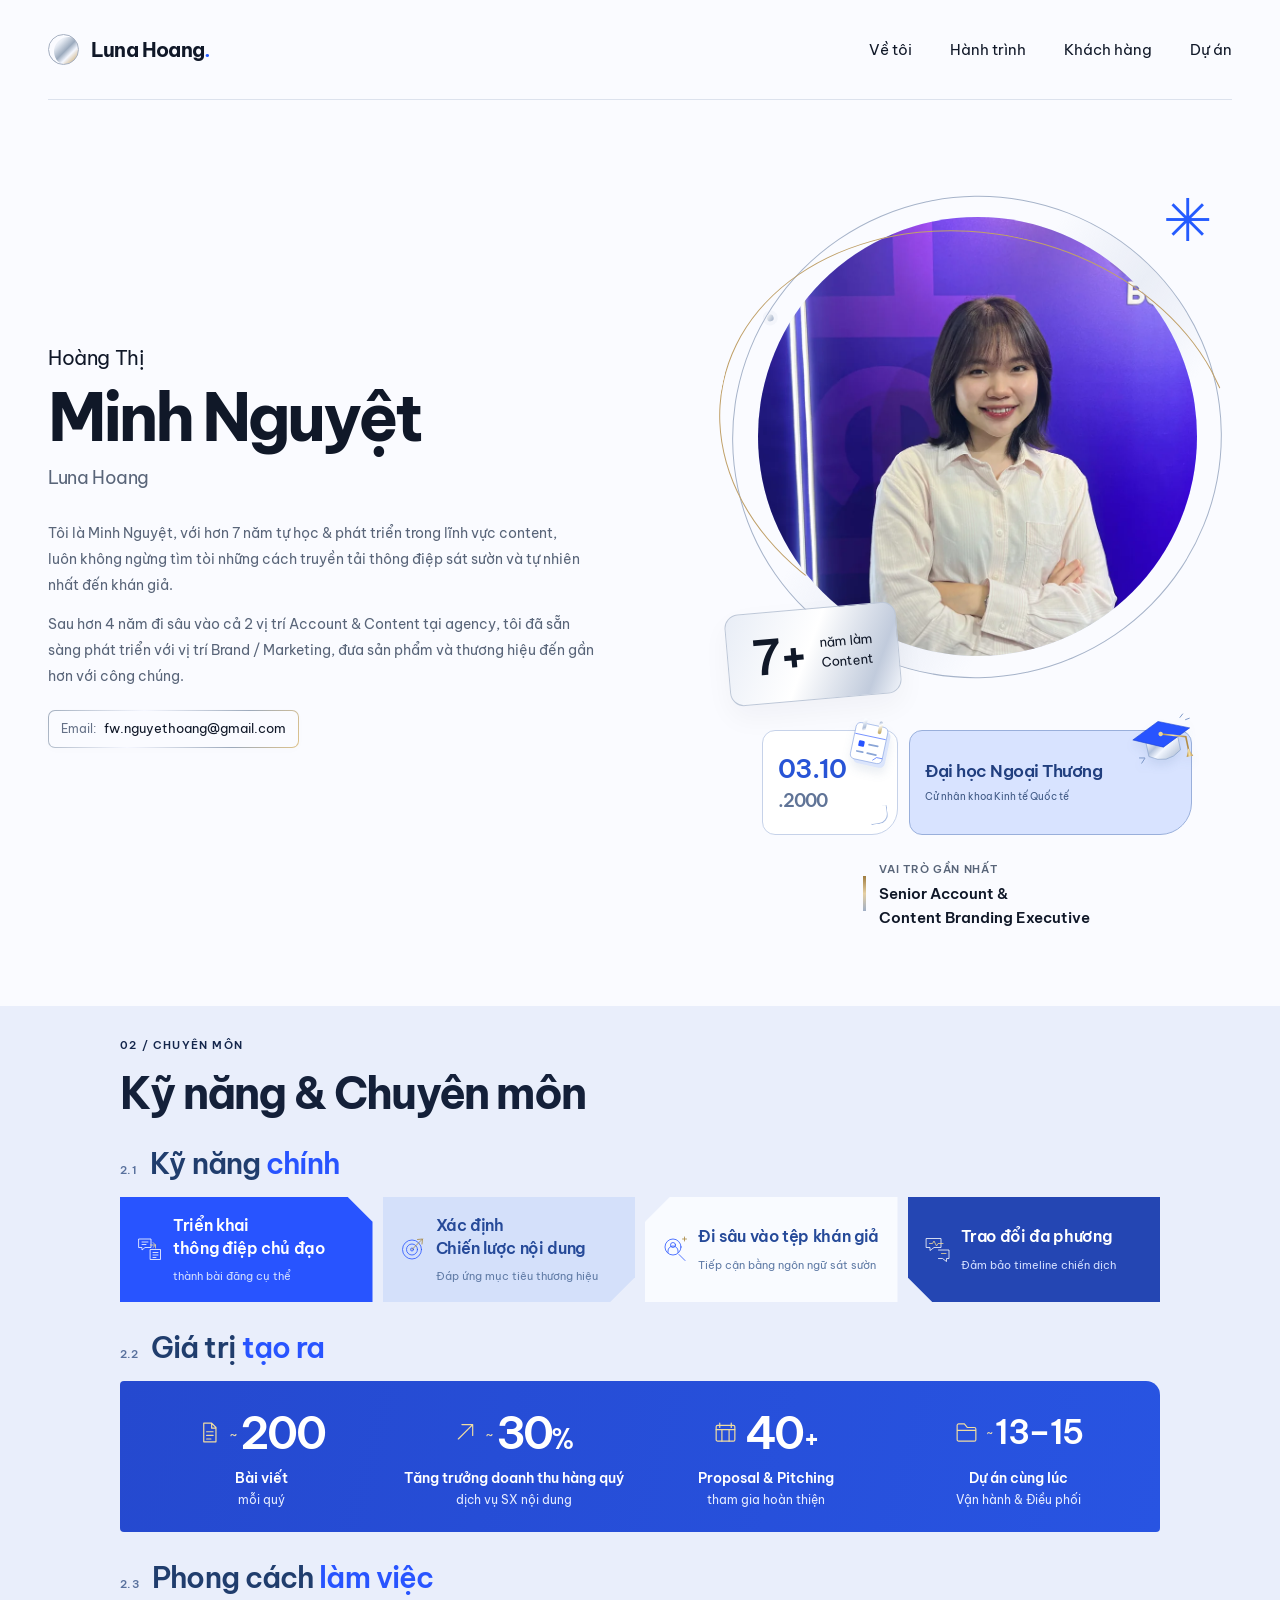
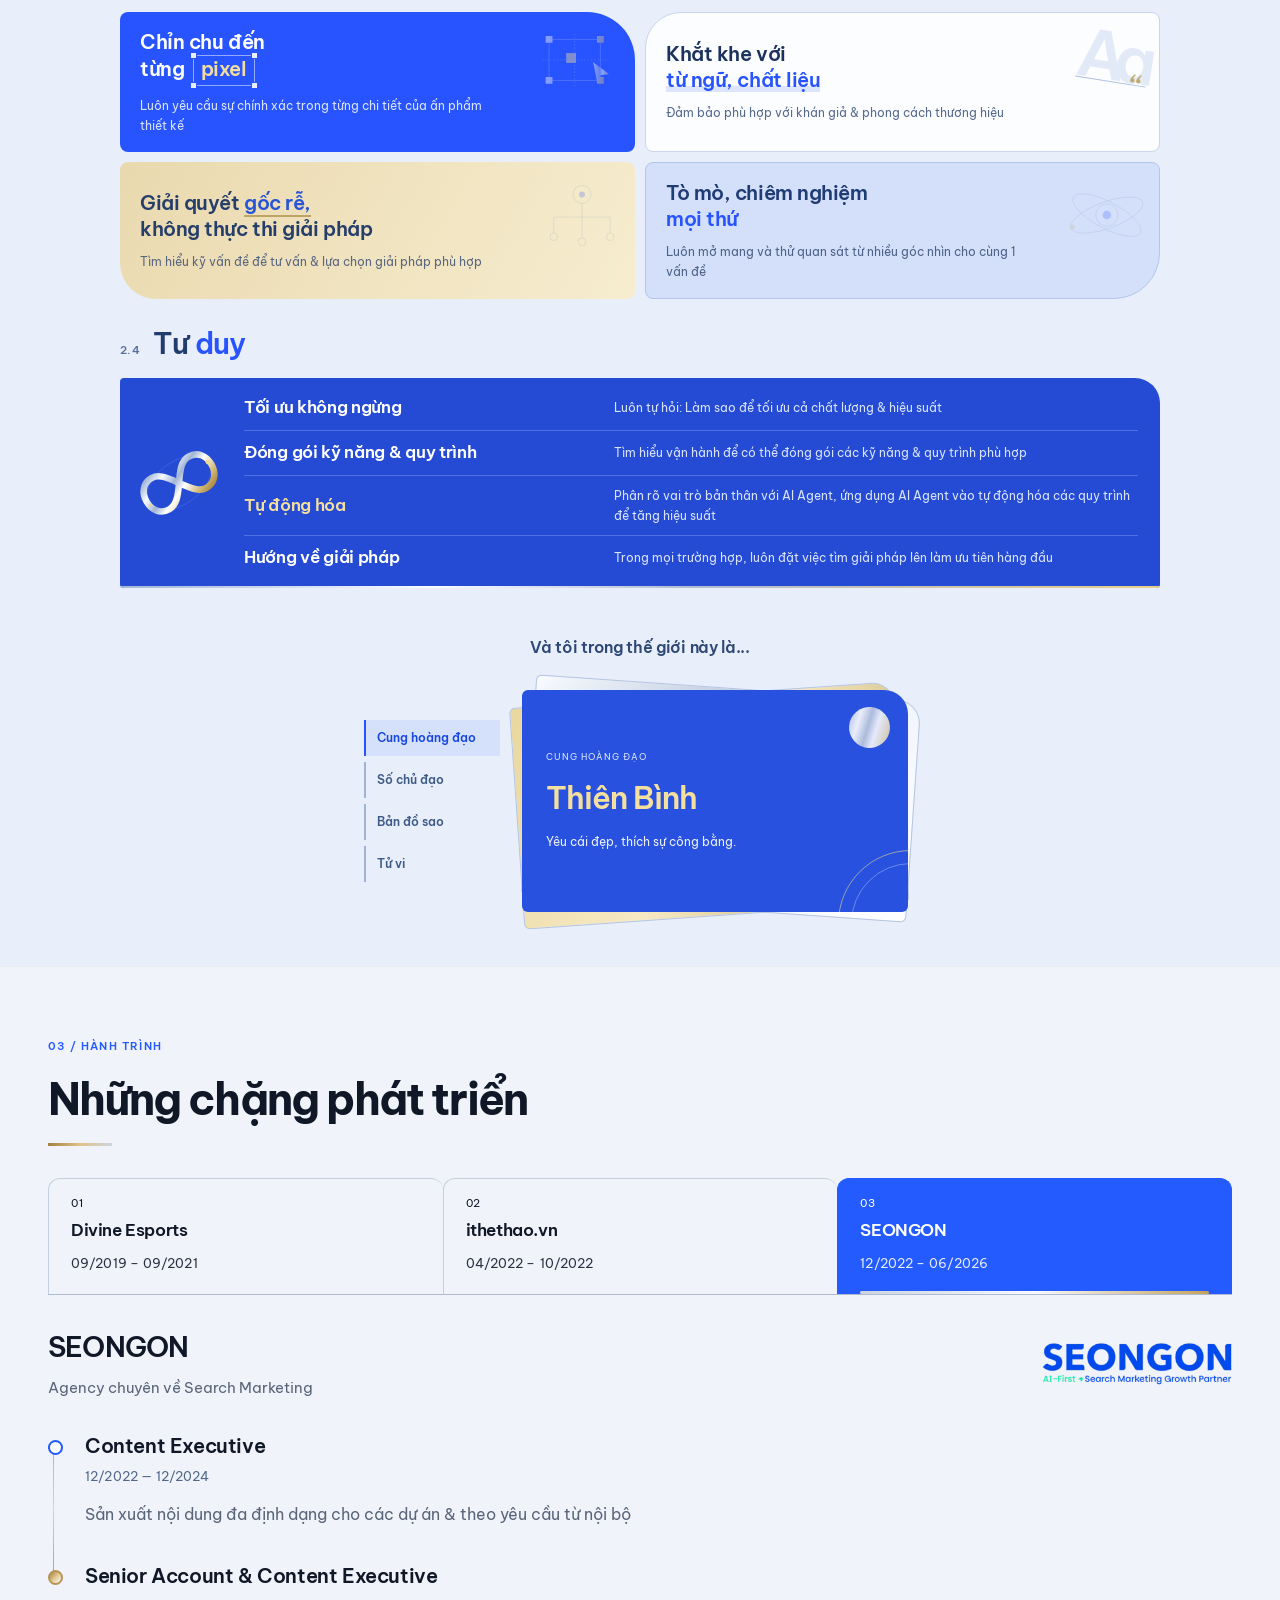
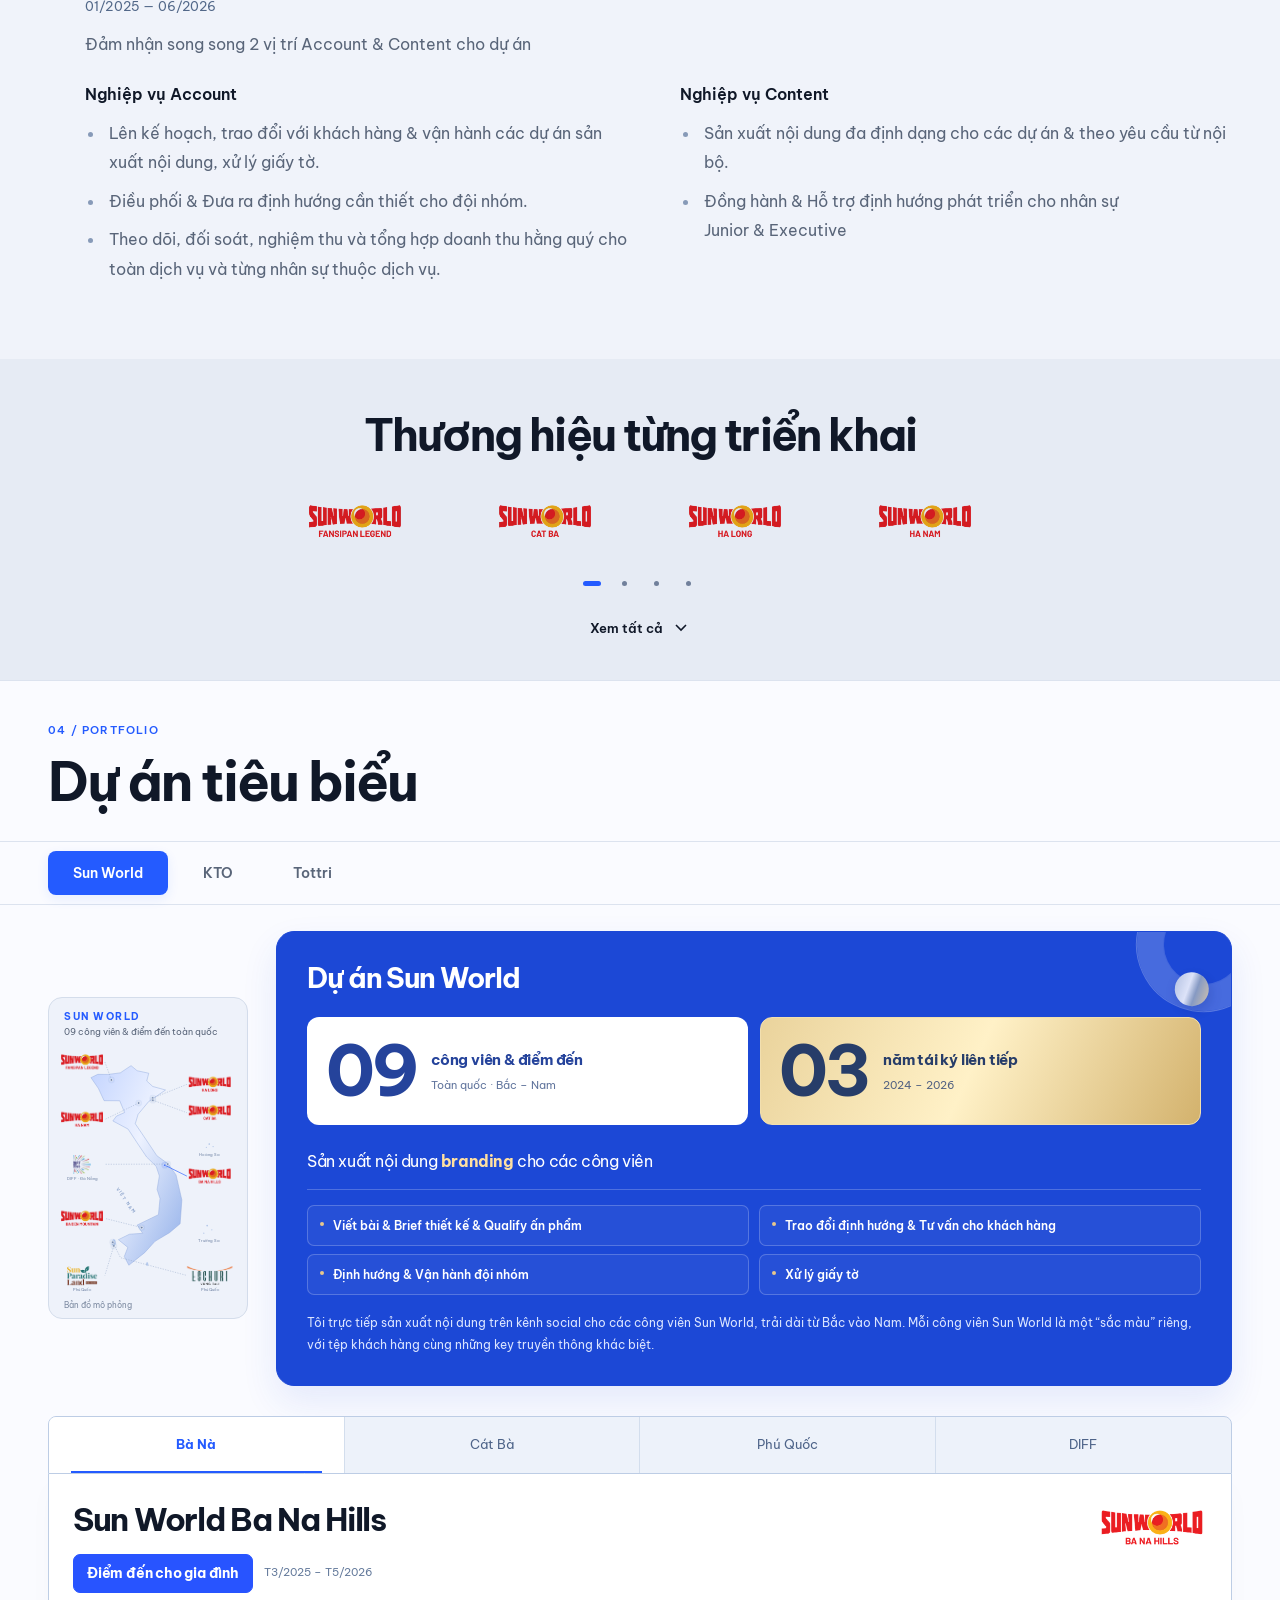
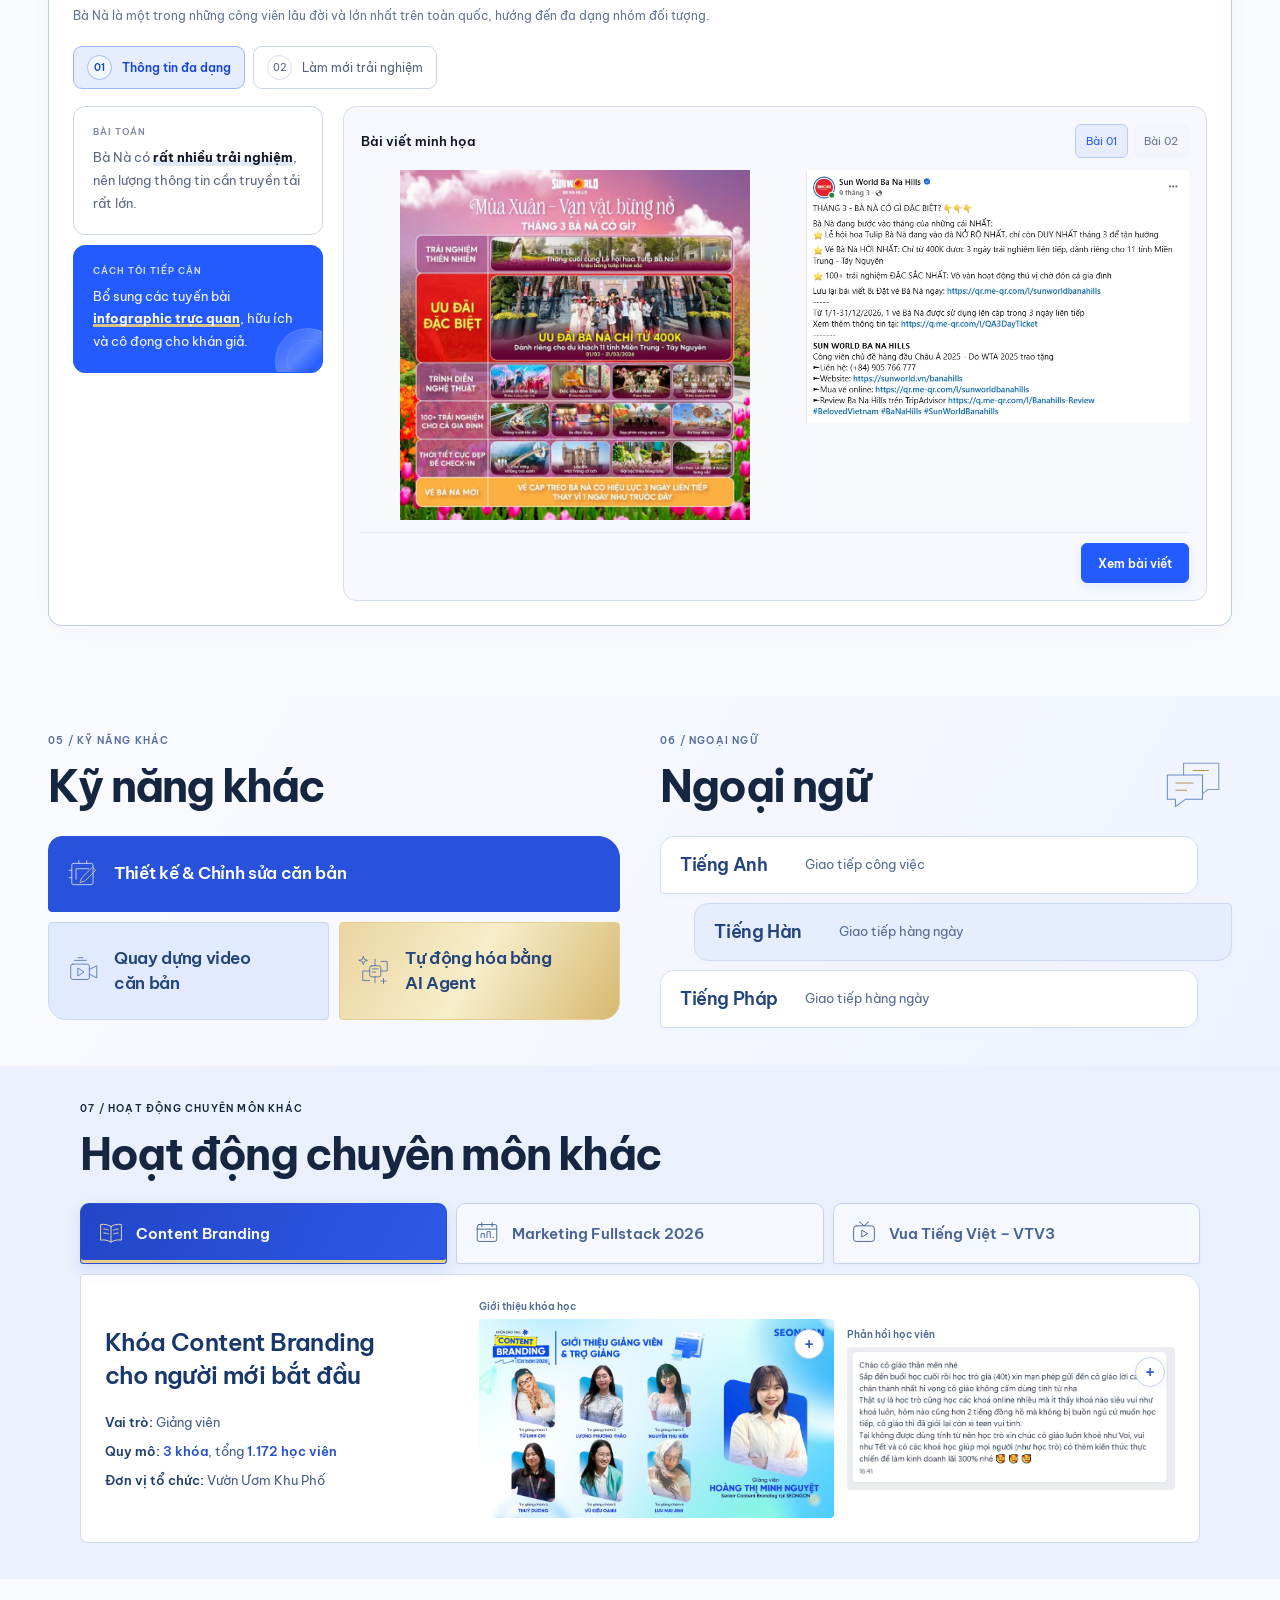
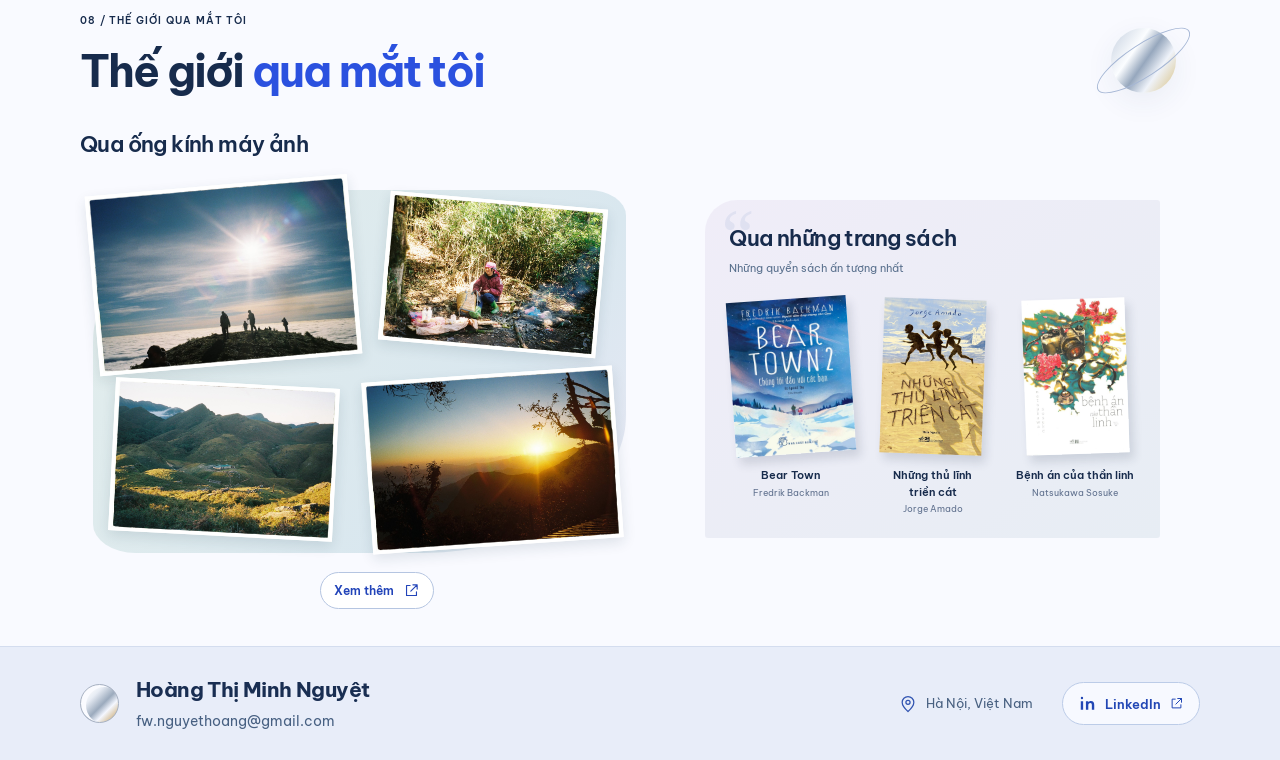
==== commit d1bac1f3: "Add files via upload Tối ưu perf trang" ====
--- a/index.html
+++ b/index.html
@@ -1,185 +1,185 @@
-<!doctype html>
-<html lang="vi">
-<head>
-<meta charset="utf-8"><meta name="viewport" content="width=device-width, initial-scale=1"><meta name="theme-color" content="#fafbff">
-<meta name="description" content="Portfolio của Hoàng Thị Minh Nguyệt — Luna Hoang. Senior Account & Content Branding Executive.">
-<title>Minh Nguyệt · Luna Hoang — Portfolio</title>
-<link rel="icon" href="assets/moon.svg" type="image/svg+xml">
-<link rel="preload" href="assets/fonts/be-vietnam-9.woff2" as="font" type="font/woff2" crossorigin>
-<link rel="preload" href="assets/fonts/be-vietnam-7.woff2" as="font" type="font/woff2" crossorigin>
-<link rel="stylesheet" href="assets/fonts.css"><link rel="stylesheet" href="style.css">
-<link rel="stylesheet" href="sunworld.css"><link rel="stylesheet" href="sunworld-editorial.css">
-<link rel="stylesheet" href="kto.css">
-<link rel="stylesheet" href="projects-compact.css">
-<link rel="stylesheet" href="tottri.css">
-<link rel="stylesheet" href="sunworld-focus.css">
-<link rel="stylesheet" href="about.css">
-<link rel="stylesheet" href="about-usp.css">
-<link rel="stylesheet" href="skills-refined.css">
-<link rel="stylesheet" href="working-cluster.css">
-<link rel="stylesheet" href="working-editorial.css">
-<link rel="stylesheet" href="working-mosaic.css"><link rel="stylesheet" href="about-three.css"><link rel="stylesheet" href="skills-alive.css"><link rel="stylesheet" href="thinking-ribbon.css"><link rel="stylesheet" href="about-hierarchy.css"><link rel="stylesheet" href="personal-notes.css"><link rel="stylesheet" href="persona-deck.css"><link rel="stylesheet" href="project-keypoints.css"><link rel="stylesheet" href="tottri-focus.css"><link rel="stylesheet" href="tottri-stage.css"><link rel="stylesheet" href="tottri-canvas.css"><link rel="stylesheet" href="skills-compact.css"><link rel="stylesheet" href="expertise.css"><link rel="stylesheet" href="expertise-open.css"><link rel="stylesheet" href="expertise-flow.css"><link rel="stylesheet" href="values-minimal.css"><link rel="stylesheet" href="expertise-chapters.css"><link rel="stylesheet" href="alignment-review.css">
-<link rel="stylesheet" href="more-expertise.css">
-<link rel="stylesheet" href="training-compact.css">
-<link rel="stylesheet" href="support-studio.css">
-<link rel="stylesheet" href="world.css">
-<link rel="stylesheet" href="world-compact.css">
-<link rel="stylesheet" href="contact-footer.css">
-</head>
-<body>
-<a class="skip" href="#main">Đến nội dung chính</a>
-<header class="header wrap">
-<a class="brand" href="#intro" aria-label="Luna Hoang — đầu trang"><span class="moon-mark" aria-hidden="true"></span>Luna Hoang<span class="brand-dot" aria-hidden="true">.</span></a>
-<nav aria-label="Điều hướng chính"><a href="#about">Về tôi</a><a href="#journey">Hành trình</a><a href="#clients">Khách hàng</a><a href="#projects">Dự án</a></nav>
-</header>
-<main id="main">
-<section class="hero wrap" id="intro" aria-labelledby="intro-title">
-<div class="hero-copy">
-<h1 id="intro-title"><span class="name-prefix">Hoàng Thị</span> <span>Minh Nguyệt</span></h1>
-<p class="english-name">Luna Hoang</p>
-<div class="bio"><p>Tôi là Minh Nguyệt, với hơn 7 năm tự học &amp; phát triển trong lĩnh vực content, luôn không ngừng tìm tòi những cách truyền tải thông điệp sát sườn và tự nhiên nhất <span class="keep-phrase">đến khán giả.</span></p><p>Sau hơn 4 năm đi sâu vào cả 2 vị trí Account &amp; Content tại agency, tôi đã sẵn sàng phát triển với vị trí Brand / Marketing, đưa sản phẩm và thương hiệu đến gần hơn với công chúng.</p></div>
-<div class="email-box"><span class="email-label">Email:</span><span class="email-address">fw.nguyethoang@gmail.com</span></div>
-</div>
-<div class="hero-visual">
-<div class="portrait-stage"><div class="orbit orbit-one" aria-hidden="true"></div><div class="orbit orbit-two" aria-hidden="true"></div><figure class="portrait-frame"><img class="portrait" src="assets/luna-profile.webp" alt="Hoàng Thị Minh Nguyệt — Luna Hoang" width="1000" height="1333" fetchpriority="high"></figure><span class="orbit-star" aria-hidden="true">✳</span><div class="experience-stamp"><strong>7+</strong><span>năm làm<br>Content</span></div></div>
-<dl class="about-facts"><div class="about-birthday"><svg class="about-fact-art about-calendar-art" viewBox="0 0 80 88" aria-hidden="true"><defs><linearGradient id="about-calendar-metal" x1="0" y1="0" x2="1" y2="1"><stop stop-color="#f9fcff"/><stop offset=".42" stop-color="#aebed8"/><stop offset=".6" stop-color="#fff"/><stop offset="1" stop-color="#c9b273"/></linearGradient></defs><g transform="rotate(12 40 44)"><rect x="14" y="17" width="55" height="63" rx="9" fill="#dbe5fc"/><rect x="8" y="11" width="55" height="63" rx="8" fill="#fff" stroke="#809fdf"/><path d="M9 31h53" stroke="#2854ff"/><path d="M22 5v16m27-16v16" stroke="url(#about-calendar-metal)" stroke-width="6" stroke-linecap="round"/><rect x="18" y="41" width="10" height="10" rx="2" fill="#2854ff"/><path d="M36 45h15M18 60h10m8 0h15" stroke="#8aa5d6" stroke-width="3" stroke-linecap="round"/><path d="m47 70 6-6h10" fill="none" stroke="#2854ff"/></g></svg><dt class="visually-hidden">Ngày sinh</dt><dd><time datetime="2000-10-03">03.10<span>.2000</span></time></dd></div><div class="about-education"><svg class="about-fact-art about-cap-art" viewBox="0 0 120 96" aria-hidden="true"><defs><linearGradient id="about-cap-metal" x1="0" y1="0" x2="1" y2="1"><stop stop-color="#fff"/><stop offset=".3" stop-color="#b4c3dc"/><stop offset=".5" stop-color="#f3f7ff"/><stop offset="1" stop-color="#a8b8d0"/></linearGradient><linearGradient id="about-tassel-gold"><stop stop-color="#ad8534"/><stop offset=".5" stop-color="#f7e3aa"/><stop offset="1" stop-color="#b18b45"/></linearGradient></defs><g transform="rotate(-12 60 48)"><path d="M29 41v27q29 22 58 0V41" fill="url(#about-cap-metal)" stroke="#819bc7"/><path d="m7 33 51-23 53 23-53 24Z" fill="#2854ff" stroke="#1b43d0"/><path d="m58 33 43 14v25" fill="none" stroke="url(#about-tassel-gold)" stroke-width="3" stroke-linecap="round"/><circle cx="58" cy="33" r="4" fill="#ead69b"/><path d="m101 68-6 15h12Z" fill="url(#about-tassel-gold)"/><path d="m14 77 7-7m-9-3 9 2m77-58 6-5m3 11 7-1" stroke="#7995c5" stroke-width="1.6" stroke-linecap="round"/></g></svg><dt class="visually-hidden">Học vấn</dt><dd><strong>Đại học<br> Ngoại Thương</strong><span>Cử nhân khoa Kinh tế Quốc tế</span></dd></div></dl><div class="role-note"><span class="role-marker" aria-hidden="true"></span><div><span class="micro-label">VAI TRÒ GẦN NHẤT</span><p>Senior Account &amp;<br>Content Branding Executive</p></div></div>
-</div>
-</section>
-<section class="about-luna about-usp-section" id="about" aria-labelledby="skills-section-title"><div class="wrap">
-<header class="skills-section-heading"><p class="section-label">02 / CHUYÊN MÔN</p><h2 id="skills-section-title">Kỹ năng &amp; Chuyên môn</h2></header>
-<section class="core-skills expertise-primary" id="core-skills" aria-labelledby="about-title"><header class="expertise-chapter"><span class="expertise-number">2.1</span><h3 id="about-title">Kỹ năng <span>chính</span></h3></header><div class="working-cluster skills-cluster"><div class="core-skill-grid"><article class="core-skill"><svg class="skill-line-art" viewBox="0 0 56 56" aria-hidden="true"><path d="M6 8h24v17H18l-6 5v-5H6zM12 14h12m-12 5h8M29 29h20v20H29zM34 35h10m-10 5h10m-10 5h6"/><path class="icon-accent" d="m29 20 10 0 0 6m-5-11 5 5-5 5"/></svg><h4>Triển khai<br><span class="skill-title-line">thông điệp chủ đạo</span></h4><p>thành bài đăng cụ thể</p></article><article class="core-skill"><svg class="skill-line-art" viewBox="0 0 56 56" aria-hidden="true"><circle cx="26" cy="29" r="19"/><circle cx="26" cy="29" r="11"/><circle cx="26" cy="29" r="3"/><path class="icon-accent" d="m26 29 21-21m-10 1 10-1-1 10"/></svg><h4>Xác định<br><span class="skill-title-line">Chiến lược nội dung</span></h4><p>Đáp ứng mục tiêu thương hiệu</p></article><article class="core-skill"><svg class="skill-line-art" viewBox="0 0 56 56" aria-hidden="true"><circle cx="24" cy="24" r="16"/><circle cx="24" cy="20" r="5"/><path d="M14 35v-3a10 10 0 0 1 20 0v3m2 4 12 12"/><path class="icon-accent" d="M43 8h8m-4-4v8"/></svg><h4>Đi sâu vào tệp khán giả</h4><p>Tiếp cận bằng ngôn ngữ sát sườn</p></article><article class="core-skill"><svg class="skill-line-art" viewBox="0 0 56 56" aria-hidden="true"><path d="M5 7h29v18H20l-8 6v-6H5zM29 30h21v17h-5v6l-8-6h-8"/><path class="icon-accent" d="M11 17h6l3-5 5 10 3-5h10m-3 20h9"/></svg><h4>Trao đổi đa phương</h4><p>Đảm bảo timeline chiến dịch</p></article></div></div></section><section class="expertise-values" aria-labelledby="expertise-values-title"><header class="expertise-chapter"><span class="expertise-number">2.2</span><h3 id="expertise-values-title">Giá trị <span>tạo ra</span></h3></header><div class="value-strip" aria-label="Bốn giá trị tạo ra"><article class="value-item"><div class="value-top"><svg viewBox="0 0 32 32" aria-hidden="true"><path d="M8 3h11l6 6v20H8zM19 3v7h6M12 15h9m-9 5h9m-9 5h6"/></svg><strong><small>~</small>200</strong></div><div class="value-caption"><p>Bài viết</p><span class="value-note">mỗi quý</span></div></article><article class="value-item"><div class="value-top"><svg viewBox="0 0 32 32" aria-hidden="true"><path d="m6 25 20-20M11 5h15v15"/></svg><strong><small>~</small>30<span>%</span></strong></div><div class="value-caption"><p>Tăng trưởng doanh thu hàng quý</p><span class="value-note">dịch vụ SX nội dung</span></div></article><article class="value-item"><div class="value-top"><svg viewBox="0 0 32 32" aria-hidden="true"><rect x="3" y="6" width="26" height="22" rx="2"/><path d="M3 12h26M11 12v16m10-16v16M8 3v6m16-6v6"/></svg><strong>40<span>+</span></strong></div><div class="value-caption"><p>Proposal &amp; Pitching</p><span class="value-note">tham gia hoàn thiện</span></div></article><article class="value-item value-range"><div class="value-top"><svg viewBox="0 0 32 32" aria-hidden="true"><path d="M3 11V6a2 2 0 0 1 2-2h8l4 5h10a2 2 0 0 1 2 2v15a2 2 0 0 1-2 2H5a2 2 0 0 1-2-2V11Zm0 2h26"/></svg><strong><small>~</small>13–15</strong></div><div class="value-caption"><p>Dự án cùng lúc</p><span class="value-note">Vận hành &amp; Điều phối</span></div></article></div></section><section class="expertise-secondary" aria-labelledby="work-values-title">
-<header class="expertise-chapter"><span class="expertise-number">2.3</span><h3 id="work-values-title">Phong cách <span>làm việc</span></h3></header>
-<div class="usp-board" aria-label="Bốn điểm nổi bật trong cách làm việc">
-<article class="usp-piece usp-pixel"><svg class="usp-illustration" viewBox="0 0 220 160" aria-hidden="true"><defs><linearGradient id="usp-metal"><stop stop-color="#fff"/><stop offset=".42" stop-color="#a6b8db"/><stop offset=".6" stop-color="#fff"/><stop offset="1" stop-color="#cfb97e"/></linearGradient></defs><path d="M40 26h120v96H40Z" stroke="currentColor" fill="none"/><path d="M100 13v125M26 74h148" stroke="currentColor" stroke-dasharray="3 5"/><g fill="url(#usp-metal)"><path d="M32 18h16v16H32Zm120 0h16v16h-16ZM32 114h16v16H32Zm120 0h16v16h-16Z"/><path d="m143 79 37 28-20 3-7 18Z"/></g><path d="M80 58h23v23H80Z" fill="#eed89a"/></svg><h4>Chỉn chu đến<br>từng <span class="usp-pixel-word">pixel<i aria-hidden="true"></i></span></h4><p>Luôn yêu cầu sự chính xác trong từng chi tiết của ấn phẩm thiết kế</p></article>
-<article class="usp-piece usp-words"><div class="usp-type-art" aria-hidden="true"><span>Aa</span><i></i><b>“</b></div><h4>Khắt khe với<br><span>từ ngữ, chất liệu</span></h4><p>Đảm bảo phù hợp với khán giả &amp; phong cách thương hiệu</p></article>
-<article class="usp-piece usp-root"><svg class="usp-illustration" viewBox="0 0 220 160" aria-hidden="true"><g fill="none" stroke="currentColor" stroke-width="1.5"><circle cx="110" cy="33" r="21"/><path d="M110 54v32m0 0H44v37m66-37h66v37m-66-37v49"/><circle cx="44" cy="132" r="9"/><circle cx="110" cy="144" r="9"/><circle cx="176" cy="132" r="9"/></g><circle cx="110" cy="33" r="7" fill="#2854ff"/></svg><h4>Giải quyết <span>gốc rễ,</span><br>không thực thi giải pháp</h4><p>Tìm hiểu kỹ vấn đề để tư vấn &amp; lựa chọn giải pháp phù hợp</p></article>
-<article class="usp-piece usp-curious"><svg class="usp-illustration" viewBox="0 0 220 160" aria-hidden="true"><g fill="none" stroke="currentColor" stroke-width="1.5"><ellipse cx="112" cy="79" rx="89" ry="31" transform="rotate(-20 112 79)"/><ellipse cx="112" cy="79" rx="89" ry="31" transform="rotate(28 112 79)"/><circle cx="112" cy="79" r="26"/></g><circle cx="112" cy="79" r="10" fill="#2854ff"/><circle cx="31" cy="107" r="6" fill="#c1a76b"/></svg><h4>Tò mò, chiêm nghiệm<br><span>mọi thứ</span></h4><p>Luôn mở mang và thử quan sát từ nhiều góc nhìn cho cùng 1 vấn đề</p></article>
-</div></section><div class="working-cluster thinking-cluster"><section class="work-style" id="work-style" aria-labelledby="work-style-title"><header class="work-style-heading expertise-chapter"><span class="expertise-number">2.4</span><h3 id="work-style-title">Tư <span>duy</span></h3></header>
-<div class="thinking-canvas"><div class="thinking-sculpture" aria-hidden="true"><svg viewBox="0 0 260 300"><defs><linearGradient id="thought-ribbon" x1="0" y1="0" x2="1" y2="1"><stop stop-color="#91a7cf"/><stop offset=".23" stop-color="#f7fbff"/><stop offset=".43" stop-color="#a1b6d5"/><stop offset=".59" stop-color="#fff"/><stop offset=".79" stop-color="#d9c286"/><stop offset="1" stop-color="#a47f36"/></linearGradient></defs><ellipse class="thought-track" cx="130" cy="150" rx="104" ry="62" transform="rotate(-35 130 150)"/><path class="thought-loop" d="M130 150C103 112 89 98 68 98c-29 0-46 23-46 52s17 52 46 52c24 0 40-20 62-52s38-52 62-52c29 0 46 23 46 52s-17 52-46 52c-21 0-35-14-62-52Z" transform="rotate(-30 130 150)"/><circle class="thought-point" cx="213" cy="90" r="6"/><circle class="thought-point" cx="47" cy="215" r="4"/></svg></div><ol class="work-style-list"><li><div><h4><strong>Tối ưu không ngừng</strong></h4><p>Luôn tự hỏi: Làm sao để tối ưu cả chất lượng &amp; hiệu suất</p></div></li><li><div><h4><strong>Đóng gói kỹ năng &amp; quy trình</strong></h4><p>Tìm hiểu vận hành để có thể đóng gói các kỹ năng &amp; quy trình phù hợp</p></div></li><li><div><h4><strong>Tự động hóa</strong></h4><p>Phân rõ vai trò bản thân với AI Agent, ứng dụng AI Agent vào tự động hóa các quy trình để tăng hiệu suất</p></div></li><li><div><h4><strong>Hướng về giải pháp</strong></h4><p>Trong mọi trường hợp, luôn đặt việc tìm giải pháp lên làm ưu tiên hàng đầu</p></div></li></ol></div></section></div><section class="persona-deck" aria-labelledby="personal-twist-title"><h3 id="personal-twist-title">Và tôi trong thế giới này là...</h3><div class="persona-workspace"><div class="persona-picker" role="tablist" aria-label="Chọn thẻ cá tính" aria-orientation="vertical"><button type="button" role="tab" id="personal-point-0" aria-controls="personal-reading" aria-selected="true" tabindex="0" data-persona="0">Cung hoàng đạo</button><button type="button" role="tab" id="personal-point-1" aria-controls="personal-reading" aria-selected="false" tabindex="-1" data-persona="1">Số chủ đạo</button><button type="button" role="tab" id="personal-point-2" aria-controls="personal-reading" aria-selected="false" tabindex="-1" data-persona="2">Bản đồ sao</button><button type="button" role="tab" id="personal-point-3" aria-controls="personal-reading" aria-selected="false" tabindex="-1" data-persona="3">Tử vi</button></div><div class="persona-stack"><div class="persona-card" id="personal-reading" role="tabpanel" aria-labelledby="personal-point-0" tabindex="0"><span class="persona-orb" aria-hidden="true"></span><p class="persona-caption">Cung hoàng đạo</p><h4 class="persona-name">Thiên Bình</h4><p class="persona-description">Yêu cái đẹp, thích sự công bằng.</p><span class="persona-seal" aria-hidden="true"></span></div></div></div></section></div></section>
-<section class="journey" id="journey" aria-labelledby="journey-title">
-<div class="wrap">
-<div class="journey-heading"><div><p class="section-label">03 / HÀNH TRÌNH</p><h2 id="journey-title">Những chặng phát triển</h2></div></div>
-<div class="chapter-tabs" role="tablist" aria-label="Chọn chặng hành trình">
-<button class="chapter-tab" id="tab-divine" type="button" role="tab" aria-selected="false" aria-controls="panel-divine" tabindex="-1"><span class="tab-meta">01</span><strong>Divine Esports</strong><span class="tab-years"><span>09/2019 – </span><span>09/2021</span></span></button>
-<button class="chapter-tab" id="tab-media" type="button" role="tab" aria-selected="false" aria-controls="panel-media" tabindex="-1"><span class="tab-meta">02</span><strong>ithethao.vn</strong><span class="tab-years"><span>04/2022 – </span><span>10/2022</span></span></button>
-<button class="chapter-tab" id="tab-seongon" type="button" role="tab" aria-selected="true" aria-controls="panel-seongon"><span class="tab-meta">03</span><strong>SEONGON</strong><span class="tab-years"><span>12/2022 – </span><span>06/2026</span></span></button>
-</div>
-<div class="chapter-panel" id="panel-divine" role="tabpanel" aria-labelledby="tab-divine" hidden>
-<div class="unit-heading"><div><h3>Divine Esports</h3><p class="company-description">Đội tuyển PUBG hàng đầu Việt Nam</p></div><img class="unit-logo" src="assets/logos/divine.webp" alt="Logo Divine Esports" width="143" height="140" decoding="async"></div>
-<article class="role-entry"><div class="role-heading"><h4>Content Creator</h4><p class="role-period">09/2019 — 09/2021</p></div>
-<ul class="work-list"><li>Sản xuất nội dung đa định dạng, bao gồm cả nội dung thi đấu &amp; cuộc sống hàng ngày</li><li>Xây dựng &amp; Nuôi dưỡng cộng đồng fan đội tuyển</li><li>Đảm bảo truyền thông cho nhà tài trợ &amp; Báo cáo hiệu quả truyền thông</li></ul>
-</article>
-</div>
-<div class="chapter-panel" id="panel-media" role="tabpanel" aria-labelledby="tab-media" hidden>
-<div class="unit-heading"><div><h3>ithethao.vn</h3><p class="company-description">Trang tin thể thao, chuyên mục Esports</p></div><img class="unit-logo" src="assets/logos/ithethao.webp" alt="Logo ithethao.vn" width="140" height="140" decoding="async"></div>
-<article class="role-entry"><div class="role-heading"><h4>CTV Phóng viên ảnh</h4><p class="role-period">04/2022 — 10/2022</p></div>
-<ul class="work-list"><li>Lấy tin, phỏng vấn &amp; viết tin bài cho các trang tin điện tử &amp; báo giấy</li><li>Công tác tại các sự kiện &amp; giải đấu lớn: SEA Games 31, Giải vô địch quốc gia PUBG,...</li></ul>
-</article>
-</div>
-<div class="chapter-panel" id="panel-seongon" role="tabpanel" aria-labelledby="tab-seongon">
-<div class="unit-heading"><div><h3>SEONGON</h3><p class="company-description">Agency chuyên về Search Marketing</p></div><img class="unit-logo unit-logo-wide" src="assets/logos/seongon.webp" alt="Logo SEONGON" width="318" height="70" decoding="async"></div>
-<div class="role-timeline" aria-label="Các giai đoạn công tác tại SEONGON">
-<article class="role-entry timeline-role"><div class="role-heading"><h4>Content Executive</h4><p class="role-period">12/2022 — 12/2024</p></div><p class="stage-scope">Sản xuất nội dung đa định dạng cho các dự án &amp; theo yêu cầu từ nội bộ</p></article>
-<article class="role-entry timeline-role"><div class="role-heading"><h4>Senior Account &amp; Content Executive</h4><p class="role-period">01/2025 — 06/2026</p></div><p class="stage-scope">Đảm nhận song song 2 vị trí Account &amp; Content cho dự án</p>
-<div class="discipline-grid">
-<div class="discipline"><h5>Nghiệp vụ Account</h5><ul><li>Lên kế hoạch, trao đổi với khách hàng &amp; vận hành các dự án sản xuất nội dung, xử lý giấy tờ.</li><li>Điều phối &amp; Đưa ra định hướng cần thiết cho đội nhóm.</li><li>Theo dõi, đối soát, nghiệm thu và tổng hợp doanh thu hằng quý cho toàn dịch vụ và từng nhân sự thuộc dịch vụ.</li></ul></div>
-<div class="discipline"><h5>Nghiệp vụ Content</h5><ul><li>Sản xuất nội dung đa định dạng cho các dự án &amp; theo yêu cầu từ nội bộ.</li><li>Đồng hành &amp; Hỗ trợ định hướng phát triển cho nhân sự <span class="keep-phrase">Junior &amp; Executive</span></li></ul></div>
-</div></article></div></div>
-<noscript><style>.chapter-panel[hidden]{display:block!important}.chapter-tabs{display:none}</style></noscript>
-</div></section>
-<section class="clients-section" id="clients" aria-labelledby="clients-title">
-<div class="clients-heading wrap"><h2 id="clients-title">Thương hiệu từng triển khai</h2></div>
-<div class="clients-overview wrap" id="clients-overview">
-<ul class="client-list" aria-label="14 khách hàng tôi từng làm việc">
-<li class="client-item  "><figure class="client-mark"><div class="client-logo-stage"><img src="assets/clients/sun-fansipan.webp" alt="Logo Sun World Fansipan Legend" width="168" height="80" decoding="async"></div><figcaption>Sun World Fansipan Legend</figcaption></figure></li>
-<li class="client-item  "><figure class="client-mark"><div class="client-logo-stage"><img src="assets/clients/sun-catba.webp" alt="Logo Sun World Cat Ba" width="168" height="80" decoding="async"></div><figcaption>Sun World Cat Ba</figcaption></figure></li>
-<li class="client-item  "><figure class="client-mark"><div class="client-logo-stage"><img src="assets/clients/sun-halong.webp" alt="Logo Sun World Ha Long" width="168" height="80" decoding="async"></div><figcaption>Sun World Ha Long</figcaption></figure></li>
-<li class="client-item  "><figure class="client-mark"><div class="client-logo-stage"><img src="assets/clients/sun-hanam.webp" alt="Logo Sun World Ha Nam" width="168" height="80" decoding="async"></div><figcaption>Sun World Ha Nam</figcaption></figure></li>
-<li class="client-item  "><figure class="client-mark"><div class="client-logo-stage"><img src="assets/clients/sun-bana.webp" alt="Logo Sun World Ba Na Hills" width="168" height="80" decoding="async"></div><figcaption>Sun World Ba Na Hills</figcaption></figure></li>
-<li class="client-item  "><figure class="client-mark"><div class="client-logo-stage"><img src="assets/clients/sun-baden.webp" alt="Logo Sun World Ba Den Mountain" width="168" height="80" decoding="async"></div><figcaption>Sun World Ba Den Mountain</figcaption></figure></li>
-<li class="client-item  "><figure class="client-mark"><div class="client-logo-stage"><img src="assets/clients/paradise.webp" alt="Logo Sun Paradise Land Phu Quoc" width="168" height="80" decoding="async"></div><figcaption>Sun Paradise Land Phu Quoc</figcaption></figure></li>
-<li class="client-item client-item-dark "><figure class="client-mark"><div class="client-logo-stage"><img src="assets/clients/golf.webp" alt="Logo Eschuri Vung Bau Golf" width="168" height="80" decoding="async"></div><figcaption>Eschuri Vung Bau Golf</figcaption></figure></li>
-<li class="client-item client-item-dark "><figure class="client-mark"><div class="client-logo-stage"><img src="assets/clients/diff-logo-color.webp" alt="Logo DIFF – Danang International Fireworks Festival" width="168" height="80" decoding="async"></div><figcaption>DIFF – Danang International Fireworks Festival</figcaption></figure></li>
-<li class="client-item"><figure class="client-mark"><div class="client-logo-stage"><img src="assets/clients/tottri.webp" alt="Logo Tottri" width="380" height="146" decoding="async"></div><figcaption>Tottri</figcaption></figure></li>
-<li class="client-item  "><figure class="client-mark"><div class="client-logo-stage"><img src="assets/clients/kto-vietnam.png" alt="Logo KTO – Tổng cục Du lịch Hàn Quốc tại Việt Nam" width="168" height="80" decoding="async"></div><figcaption>KTO – Tổng cục Du lịch Hàn Quốc tại Việt Nam</figcaption></figure></li>
-<li class="client-item  "><figure class="client-mark"><div class="client-logo-stage"><img src="assets/clients/richy.webp" alt="Logo Richy" width="168" height="80" decoding="async"></div><figcaption>Richy</figcaption></figure></li>
-<li class="client-item  "><figure class="client-mark"><div class="client-logo-stage"><img src="assets/clients/tmu.webp" alt="Logo Trường Đại học Thương mại" width="168" height="80" decoding="async"></div><figcaption>Trường Đại học Thương mại</figcaption></figure></li>
-<li class="client-item"><figure class="client-mark"><div class="client-logo-stage"><img src="assets/clients/lpbank.webp" alt="Logo LPBank" width="168" height="80" decoding="async"></div><figcaption>LPBank</figcaption></figure></li>
-</ul></div>
-<div class="clients-actions wrap" hidden><div class="clients-pages" aria-label="Chọn lượt logo"></div><button class="clients-toggle" type="button" aria-expanded="false" aria-controls="clients-overview"><span>Xem tất cả</span><svg viewBox="0 0 20 20" width="20" height="20" aria-hidden="true"><path d="m5 7 5 5 5-5"/></svg></button></div>
-</section>
-
-<section class="projects-section" id="projects" aria-labelledby="projects-title">
-<header class="projects-heading wrap"><p class="section-label">04 / PORTFOLIO</p><h2 id="projects-title">Dự án tiêu biểu</h2></header>
-<div class="project-switch-wrap"><div class="project-switch wrap" role="tablist" aria-label="Chọn dự án nổi bật"><button type="button" id="project-tab-0" role="tab" aria-selected="true" aria-controls="project-panel-0" tabindex="0" data-project="0">Sun World</button><button type="button" id="project-tab-1" role="tab" aria-selected="false" aria-controls="project-panel-1" tabindex="-1" data-project="1">KTO</button><button type="button" id="project-tab-2" role="tab" aria-selected="false" aria-controls="project-panel-2" tabindex="-1" data-project="2">Tottri</button></div></div>
-<div class="sunworld-project project-panel" id="project-panel-0" role="tabpanel" aria-labelledby="project-tab-0">
-<div class="wrap sw-layout">
-<aside class="sw-map-column">
-<figure class="sw-map-card"><figcaption><span class="sw-map-kicker">SUN WORLD</span><span>09 công viên &amp; điểm đến toàn quốc</span></figcaption><svg class="sw-map" viewBox="0 0 440 610" role="img" aria-labelledby="sw-map-title sw-map-desc"><title id="sw-map-title">Các địa điểm thuộc dự án Sun World tôi từng triển khai</title><desc id="sw-map-desc">Bản đồ mô phỏng Việt Nam với Fansipan Legend, Hạ Long, Cát Bà, Hà Nam, Bà Nà Hills, DIFF tại Đà Nẵng, Núi Bà Đen, Sun Paradise Land Phú Quốc và Eschuri Vũng Bầu Golf.</desc><defs><linearGradient id="sw-map-metal" x1="0" y1="0" x2="1" y2="1"><stop stop-color="#c3d4ff"/><stop offset=".45" stop-color="#edf2ff"/><stop offset="1" stop-color="#91afe9"/></linearGradient></defs><path class="sw-land" d="M150.0,472.4 L176.0,459.5 L207.5,457.2 L194.3,437.8 L244.7,413.2 L248.4,374.9 L241.5,353.5 L246.9,321.5 L239.4,298.9 L216.7,276.7 L197.8,248.5 L172.8,210.7 L136.9,191.5 L145.5,180.0 L164.7,171.6 L153.1,143.7 L116.1,143.5 L102.6,114.4 L85.1,89.1 L101.2,81.3 L125.1,81.5 L154.3,77.8 L179.9,60.7 L194.3,72.7 L221.8,78.6 L217.0,97.0 L231.3,110.0 L261.5,118.3 L221.5,145.7 L196.5,175.9 L189.9,198.1 L212.8,231.9 L240.9,273.7 L268.1,293.4 L286.3,319.1 L300.1,378.4 L296.0,434.7 L271.0,455.7 L236.6,476.3 L212.2,503.0 L174.7,532.8 L163.9,512.3 L172.3,490.6 L150.0,472.4 Z"/><ellipse class="sw-island" cx="139" cy="480" rx="4" ry="8"/><ellipse class="sw-island" cx="218" cy="530" rx="2" ry="4"/><g class="sw-archipelago"><circle cx="365" cy="246" r="2"/><circle cx="374" cy="252" r="1.5"/><circle cx="358" cy="254" r="1.4"/><text x="365" y="274" text-anchor="middle">Hoàng Sa</text><circle cx="360" cy="439" r="2"/><circle cx="371" cy="449" r="1.5"/><circle cx="352" cy="457" r="1.5"/><text x="365" y="479" text-anchor="middle">Trường Sa</text></g><g class="sw-location "><title>Sun World Fansipan Legend</title><path class="sw-connector" d="M133.4,94.4 L118,52"/><circle class="sw-pin-halo" cx="133.4" cy="94.4" r="8"/><circle class="sw-pin" cx="133.4" cy="94.4" r="3"/><image href="assets/clients/sun-fansipan.webp" x="10" y="30" width="108" height="45" preserveAspectRatio="xMidYMid meet"/></g><g class="sw-location "><title>Sun World Ha Long</title><path class="sw-connector" d="M231.2,137.28 L312,105"/><circle class="sw-pin-halo" cx="231.2" cy="137.28" r="8"/><circle class="sw-pin" cx="231.2" cy="137.28" r="3"/><image href="assets/clients/sun-halong.webp" x="312" y="83" width="108" height="45" preserveAspectRatio="xMidYMid meet"/></g><g class="sw-location "><title>Sun World Cat Ba</title><path class="sw-connector" d="M231.5,142.4 L312,172"/><circle class="sw-pin-halo" cx="231.5" cy="142.4" r="8"/><circle class="sw-pin" cx="231.5" cy="142.4" r="3"/><image href="assets/clients/sun-catba.webp" x="312" y="150" width="108" height="45" preserveAspectRatio="xMidYMid meet"/></g><g class="sw-location "><title>Sun World Ha Nam</title><path class="sw-connector" d="M197.9,149.12 L118,188"/><circle class="sw-pin-halo" cx="197.9" cy="149.12" r="8"/><circle class="sw-pin" cx="197.9" cy="149.12" r="3"/><image href="assets/clients/sun-hanam.webp" x="10" y="166" width="108" height="45" preserveAspectRatio="xMidYMid meet"/></g><g class="sw-location is-current"><title>Sun World Ba Na Hills</title><path class="sw-connector" d="M259.85,296.1 L312,322"/><circle class="sw-pin-halo" cx="259.85" cy="296.1" r="8"/><circle class="sw-pin" cx="259.85" cy="296.1" r="3"/><image href="assets/clients/sun-bana.webp" x="312" y="300" width="108" height="45" preserveAspectRatio="xMidYMid meet"/></g><g class="sw-location "><title>DIFF · Lễ hội pháo hoa quốc tế Đà Nẵng</title><path class="sw-connector" d="M266.72,293.6 L118,294"/><circle class="sw-pin-halo" cx="266.72" cy="293.6" r="8"/><circle class="sw-pin" cx="266.72" cy="293.6" r="3"/><image href="assets/clients/diff-logo-color.webp" x="10" y="272" width="108" height="45" preserveAspectRatio="xMidYMid meet"/><text class="sw-map-place" x="64" y="332" text-anchor="middle">DIFF · Đà Nẵng</text></g><g class="sw-location "><title>Sun World Ba Den Mountain</title><path class="sw-connector" d="M205.1,443.84 L118,422"/><circle class="sw-pin-halo" cx="205.1" cy="443.84" r="8"/><circle class="sw-pin" cx="205.1" cy="443.84" r="3"/><image href="assets/clients/sun-baden.webp" x="10" y="400" width="108" height="45" preserveAspectRatio="xMidYMid meet"/></g><g class="sw-location "><title>Sun Paradise Land Phu Quoc</title><path class="sw-connector" d="M139.1,487.04 L118,557"/><circle class="sw-pin-halo" cx="139.1" cy="487.04" r="8"/><circle class="sw-pin" cx="139.1" cy="487.04" r="3"/><image href="assets/clients/paradise.webp" x="10" y="535" width="108" height="45" preserveAspectRatio="xMidYMid meet"/><text class="sw-map-place" x="64" y="594" text-anchor="middle">Phú Quốc</text></g><g class="sw-location "><title>Eschuri Vung Bau Golf</title><path class="sw-connector" d="M136.7,478.4 L155,515 L312,557"/><circle class="sw-pin-halo" cx="136.7" cy="478.4" r="8"/><circle class="sw-pin" cx="136.7" cy="478.4" r="3"/><image href="assets/clients/golf.webp" x="312" y="535" width="108" height="45" preserveAspectRatio="xMidYMid meet"/><text class="sw-map-place" x="366" y="594" text-anchor="middle">Phú Quốc</text></g><text class="sw-map-country" x="145" y="352" transform="rotate(56 145 352)">VIỆT NAM</text></svg><p class="sw-map-note">Bản đồ mô phỏng</p></figure>
-</aside>
-<div class="sw-content">
-<header class="sw-project-intro"><span class="sw-orbit-shape" aria-hidden="true"></span><h3 id="sunworld-title">Dự án Sun World</h3><div class="sw-impact-strip" aria-label="Quy mô và dấu mốc hợp tác"><div class="sw-impact sw-impact-reach"><strong class="sw-impact-number">09</strong><div><p>công viên &amp; điểm đến</p><span>Toàn quốc · Bắc – Nam</span></div></div><div class="sw-impact sw-impact-renewal"><strong class="sw-impact-number">03</strong><div><p>năm tái ký liên tiếp</p><span>2024 – 2026</span></div></div></div>
-<div class="sw-meta"><p class="sw-role">Sản xuất nội dung <strong>branding</strong> cho các công viên</p></div>
-<div class="project-info sw-brief"><div class="project-brief-body"><ul class="sw-scope"><li>Viết bài &amp; Brief thiết kế &amp; Qualify ấn phẩm</li><li>Trao đổi định hướng &amp; Tư vấn cho khách hàng</li><li>Định hướng &amp; Vận hành đội nhóm</li><li>Xử lý giấy tờ</li></ul><p class="sw-intro-copy">Tôi trực tiếp sản xuất nội dung trên kênh social cho các công viên Sun World, trải dài từ Bắc vào Nam. Mỗi công viên Sun World là một “sắc màu” riêng, với tệp khách hàng cùng những key truyền thông khác biệt.</p></div></div></header>
-<section class="sw-case" id="sunworld-cases" aria-label="Các địa điểm thuộc dự án Sun World"><div class="sw-destination-tabs" role="tablist" aria-label="Chọn địa điểm trong dự án Sun World"><button type="button" role="tab" id="sw-destination-0" aria-selected="true" aria-controls="bana-case" tabindex="0" data-destination="0"><span>Bà Nà</span></button><button type="button" role="tab" id="sw-destination-1" aria-selected="false" aria-controls="catba-case" tabindex="-1" data-destination="1"><span>Cát Bà</span></button><button type="button" role="tab" id="sw-destination-2" aria-selected="false" aria-controls="phuquoc-case" tabindex="-1" data-destination="2"><span>Phú Quốc</span></button><button type="button" role="tab" id="sw-destination-3" aria-selected="false" aria-controls="diff-case" tabindex="-1" data-destination="3"><span>DIFF</span></button></div><div class="sw-destination-panel" id="bana-case" role="tabpanel" aria-labelledby="sw-destination-0">
-<header class="sw-case-heading"><div><h4 id="bana-title">Sun World <span class="keep-phrase">Ba Na Hills</span></h4><div class="sw-case-meta"><p class="sw-positioning sw-focus-key">Điểm đến cho gia đình</p><p class="sw-project-period"><time datetime="2025-03">T3/2025</time> – <time datetime="2026-05">T5/2026</time></p></div></div><img src="assets/clients/sun-bana.webp" alt="Logo Sun World Ba Na Hills" width="144" height="57" loading="lazy"></header>
-<p class="sw-case-context">Bà Nà là một trong những công viên lâu đời và lớn nhất trên toàn quốc, hướng đến đa dạng nhóm đối tượng.</p>
-<div class="sw-challenges" role="tablist" aria-label="Chọn bài toán tại Bà Nà"><button type="button" id="sw-challenge-0" role="tab" aria-selected="true" aria-controls="sw-story" data-challenge="0"><span>01</span> Thông tin đa dạng</button><button type="button" id="sw-challenge-1" role="tab" aria-selected="false" aria-controls="sw-story" tabindex="-1" data-challenge="1"><span>02</span> Làm mới trải nghiệm</button></div>
-<div class="sw-story" id="sw-story" role="tabpanel" aria-labelledby="sw-challenge-0">
-<div class="sw-thinking"><div class="sw-problem-card"><span class="sw-card-symbol" aria-hidden="true"><i></i><i></i><i></i></span><h5>Bài toán</h5><p id="sw-problem">Bà Nà có rất nhiều trải nghiệm, nên lượng thông tin cần truyền tải rất lớn.</p></div><div class="sw-approach"><span class="sw-metal-disc" aria-hidden="true"></span><h5>Cách tôi tiếp cận</h5><p id="sw-approach">Bổ sung các tuyến bài infographic trực quan, hữu ích và cô đọng cho khán giả.</p></div></div>
-<div class="sw-evidence"><div class="sw-post-bar"><span>Bài viết minh họa</span><div class="sw-post-nav" role="group" aria-label="Chọn bài viết"><button type="button" data-post="0" aria-pressed="true">Bài 01</button><button type="button" data-post="1" aria-pressed="false">Bài 02</button></div></div>
-<figure class="sw-article"><button class="sw-pair" type="button" aria-haspopup="dialog" aria-label="Mở lớn cả hai ảnh của bài viết đang xem"><span class="sw-image-wrap"><img id="sw-artwork" src="assets/projects/sunworld/bnh.1.1-preview.webp" width="800" height="800" alt="Infographic tháng 3 Bà Nà có gì đặc biệt" loading="lazy" decoding="async"></span><span class="sw-image-wrap"><img id="sw-caption" src="assets/projects/sunworld/bnh.1.2.webp" width="700" height="462" alt="Nội dung bài đăng tháng 3 Bà Nà có gì đặc biệt" loading="lazy" decoding="async"></span></button><figcaption class="sw-post-footer"><a id="sw-read-post" class="sw-read-post" href="https://www.facebook.com/share/p/1EkauoW9mB/" target="_blank" rel="noopener noreferrer" aria-label="Xem bài viết trên Facebook, mở tab mới">Xem bài viết</a></figcaption></figure></div>
-</div></div><div class="sw-destination-panel" id="catba-case" hidden role="tabpanel" aria-labelledby="sw-destination-1">
-<header class="sw-case-heading"><div><h4 id="catba-title">Sun Paradise Land <span class="keep-phrase">Cat Ba</span></h4><p class="sw-case-tagline">Trải nghiệm vịnh di sản, tận hưởng chuyến đi ngắn ngày cùng gia đình &amp; bạn bè</p><div class="sw-case-meta"><p class="sw-positioning sw-focus-key">Vịnh di sản</p><p class="sw-positioning sw-focus-key sw-focus-key-secondary">Gia đình &amp; bạn bè</p><p class="sw-project-period"><time datetime="2025-03">T3/2025</time> – <time datetime="2026-06">T6/2026</time></p></div></div><img src="assets/clients/sun-catba.webp" alt="Logo Sun World Cat Ba" width="144" height="57" loading="lazy"></header>
-<p class="sw-case-context">Lan tỏa thương hiệu &amp; điểm đến Cát Bà, với ngôi sao là show diễn <strong>Symphony of the Green Island (SOTGI) - Bản giao hưởng Đảo Xanh.</strong></p>
-<div class="sw-story" id="cb-story" role="region" aria-labelledby="catba-title">
-<div class="sw-thinking"><div class="sw-problem-card"><span class="sw-card-symbol" aria-hidden="true"><i></i><i></i><i></i></span><h5>Bài toán</h5><p id="cb-problem">SOTGI là show diễn tầm cỡ với rất nhiều lớp lang nghệ thuật và pháo hoa kết màn mãn nhãn. Tuy nhiên, khán giả có thể xem pháo hoa MIỄN PHÍ từ rất nhiều điểm xung quanh, dẫn đến khó bán vé show.</p></div><div class="sw-approach"><span class="sw-metal-disc" aria-hidden="true"></span><h5>Cách tôi tiếp cận</h5><p id="cb-approach">Đọc kỹ toàn bộ tài liệu show diễn, nghiên cứu từng chương để đi sâu vào kịch bản. Đồng thời, nhấn mạnh vào những trải nghiệm đa giác quan chỉ có thể cảm nhận từ khán đài &amp; tính quy mô của show diễn để thuyết phục khán giả mua vé.</p></div></div>
-<div class="sw-evidence"><div class="sw-post-bar"><span>Bài viết minh họa</span><div class="sw-post-nav" role="group" aria-label="Chọn bài viết"><button type="button" data-post="0" aria-pressed="true">Bài 01</button><button type="button" data-post="1" aria-pressed="false">Bài 02</button><button type="button" data-post="2" aria-pressed="false">Bài 03</button></div></div>
-<figure class="sw-article"><button class="sw-pair" type="button" aria-haspopup="dialog" aria-label="Mở lớn cả hai ảnh của bài viết đang xem"><span class="sw-image-wrap"><img id="cb-artwork" src="assets/projects/sunworld/cb.1.1.webp" width="800" height="800" alt="Hình minh họa 7 chương nghệ thuật của Symphony of the Green Island" loading="lazy" decoding="async"></span><span class="sw-image-wrap"><img id="cb-caption" src="assets/projects/sunworld/cb.1.2.webp" width="700" height="462" alt="Nội dung bài viết về 7 chương nghệ thuật của Symphony of the Green Island" loading="lazy" decoding="async"></span></button><figcaption class="sw-post-footer"><a id="cb-read-post" class="sw-read-post" href="https://www.facebook.com/share/p/1EpodTa79Y/" target="_blank" rel="noopener noreferrer" aria-label="Xem bài viết trên Facebook, mở tab mới">Xem bài viết</a></figcaption></figure></div>
-</div></div><div class="sw-destination-panel" id="phuquoc-case" role="tabpanel" aria-labelledby="sw-destination-2" hidden>
-<header class="sw-case-heading pq-case-heading"><div><h4 id="phuquoc-title">Sun Paradise Land <span class="keep-phrase">Phu Quoc</span> <span class="pq-title-secondary">&amp; Eschuri Vung Bau Golf</span></h4><div class="sw-case-meta"><p class="sw-positioning sw-focus-key">Du lịch nghỉ dưỡng</p><p class="sw-positioning sw-focus-key sw-focus-key-secondary">Phân khúc trung bình cao</p><p class="sw-project-period"><time datetime="2025-11">T11/2025</time> – <time datetime="2026-06">T6/2026</time></p></div></div><div class="pq-brand-logos"><img src="assets/clients/paradise.webp" alt="Logo Sun Paradise Land Phu Quoc" width="140" height="65" loading="lazy"><img src="assets/clients/golf.webp" alt="Logo Eschuri Vung Bau Golf" width="140" height="65" loading="lazy"></div></header>
-<p class="sw-case-context">Với điểm đến Phú Quốc, tôi cần branding cho toàn bộ vùng đất, với <strong>hệ sinh thái khép kín</strong> từ lưu trú, trải nghiệm, F&amp;B đến golf.</p>
-<div class="pq-service-tabs" role="tablist" aria-label="Chọn nội dung Phú Quốc"><button type="button" role="tab" id="pq-service-tab-0" aria-controls="pq-destination-case" aria-selected="true" data-pq-service="0">Điểm đến Phú Quốc</button><button type="button" role="tab" id="pq-service-tab-1" aria-controls="pq-eschuri-case" aria-selected="false" tabindex="-1" data-pq-service="1">Eschuri</button></div>
-<div class="pq-service-panel" id="pq-destination-case" role="tabpanel" aria-labelledby="pq-service-tab-0"><div class="sw-challenges" role="tablist" aria-label="Chọn bài toán tại Phú Quốc"><button type="button" id="pq-challenge-0" role="tab" aria-selected="true" aria-controls="pq-story" data-challenge="0"><span>01</span> Lấp đầy lịch trình</button><button type="button" id="pq-challenge-1" role="tab" aria-selected="false" aria-controls="pq-story" tabindex="-1" data-challenge="1"><span>02</span> Thúc đẩy kinh doanh</button></div>
-<div class="sw-story" id="pq-story" role="tabpanel" aria-labelledby="pq-challenge-0">
-<div class="sw-thinking"><div class="sw-problem-card"><span class="sw-card-symbol" aria-hidden="true"><i></i><i></i><i></i></span><h5>Bài toán</h5><p id="pq-problem">Khi đến với SPL Phu Quoc, du khách thường chỉ trải nghiệm nội khu, thay vì kết hợp khám phá địa phương như những nơi khác. Do đó, cần giúp khán giả lấp đầy lịch trình trải nghiệm &amp; hướng dẫn sắp xếp hoạt động sao cho hợp lý nhất.</p></div><div class="sw-approach"><span class="sw-metal-disc" aria-hidden="true"></span><h5>Cách tôi tiếp cận</h5><p id="pq-approach">Bổ sung các tuyến bài hướng dẫn trải nghiệm để không bỏ lỡ hoạt động nào.</p></div></div>
-<div class="sw-evidence"><div class="sw-post-bar"><span>Bài viết minh họa</span><div class="sw-post-nav" role="group" aria-label="Chọn bài viết"><button type="button" data-post="0" aria-pressed="true">Bài 01</button><button type="button" data-post="1" aria-pressed="false">Bài 02</button></div></div>
-<figure class="sw-article"><button class="sw-pair" type="button" aria-haspopup="dialog" aria-label="Mở lớn cả hai ảnh của bài viết đang xem"><span class="sw-image-wrap"><img id="pq-artwork" src="assets/projects/sunworld/pq.1.1.webp" width="800" height="800" alt="Hình hướng dẫn lịch trình trải nghiệm tại Sun Paradise Land Phu Quoc" loading="lazy" decoding="async"></span><span class="sw-image-wrap"><img id="pq-caption" src="assets/projects/sunworld/pq.1.2.webp" width="700" height="462" alt="Nội dung bài viết hướng dẫn trải nghiệm tại Sun Paradise Land Phu Quoc" loading="lazy" decoding="async"></span></button><figcaption class="sw-post-footer"><a id="pq-read-post" class="sw-read-post" href="https://www.facebook.com/share/p/19CNK3ngb4/" target="_blank" rel="noopener noreferrer" aria-label="Xem bài viết trên Facebook, mở tab mới">Xem bài viết</a></figcaption></figure></div>
-</div></div>
-<div class="pq-service-panel" id="pq-eschuri-case" role="tabpanel" aria-labelledby="pq-service-tab-1" hidden><div class="es-focus-row"><p>Golf tại Phú Quốc</p><p>Phí sân trung bình cao</p></div><p class="es-case-description">Sân golf tại Phú Quốc, phí sân trung bình cao tại Việt Nam.</p><div class="sw-story" id="es-story" role="region" aria-labelledby="pq-service-tab-1">
-<div class="sw-thinking"><div class="sw-problem-card"><span class="sw-card-symbol" aria-hidden="true"><i></i><i></i><i></i></span><h5>Bài toán</h5><p id="es-problem">Với sản phẩm luxury như sân golf, cần phải lựa chọn từ ngữ, chất liệu, thông điệp truyền tải sao cho vẫn thấy được sự sang trọng, mà không mang lại cảm giác thương mại hay sáo rỗng.</p></div><div class="sw-approach"><span class="sw-metal-disc" aria-hidden="true"></span><h5>Cách tôi tiếp cận</h5><p id="es-approach">Hạn chế tối thiểu tính từ, gần như không dùng từ "sang trọng" hay bất kỳ cụm từ đồng nghĩa nào trong các bài viết. Tập trung truyền tải giá trị &amp; trải nghiệm mà sân mang đến.</p></div></div>
-<div class="sw-evidence"><div class="sw-post-bar"><span>Bài viết minh họa</span><div class="sw-post-nav" role="group" aria-label="Chọn bài viết"><button type="button" data-post="0" aria-pressed="true">Bài 1</button><button type="button" data-post="1" aria-pressed="false">Bài 2</button><button type="button" data-post="2" aria-pressed="false">Bài 3</button></div></div>
-<figure class="sw-article"><button class="sw-pair" type="button" aria-haspopup="dialog" aria-label="Mở lớn cả hai ảnh của bài viết đang xem"><span class="sw-image-wrap"><img id="es-artwork" src="assets/projects/sunworld/es.3.1.webp" width="800" height="800" alt="Hình giới thiệu đặc tính sân link-style Eschuri Vung Bau Golf" loading="lazy" decoding="async"></span><span class="sw-image-wrap"><img id="es-caption" src="assets/projects/sunworld/es.3.2.webp" width="700" height="462" alt="Nội dung bài viết về sân link-style và trải nghiệm tại Eschuri Vung Bau Golf" loading="lazy" decoding="async"></span></button><figcaption class="sw-post-footer"><a id="es-read-post" class="sw-read-post" href="https://www.facebook.com/share/p/18FYr5HXmk/" target="_blank" rel="noopener noreferrer" aria-label="Xem bài viết trên Facebook, mở tab mới">Xem bài viết</a></figcaption></figure></div>
-</div></div></div><div class="sw-destination-panel" id="diff-case" role="tabpanel" aria-labelledby="sw-destination-3" hidden><header class="sw-case-heading diff-case-heading"><div><h4 id="diff-title">Da Nang International Fireworks Festival - DIFF</h4><div class="sw-case-meta sw-diff-focus"><p class="sw-positioning sw-focus-key">Lễ hội quốc tế</p><p class="sw-positioning sw-focus-key sw-focus-key-secondary">Pháo hoa</p><p class="sw-diff-renewal"><strong>03</strong><span>năm tái ký liên tiếp<small>2024 – 2026</small></span></p></div><p class="diff-introduction">Lễ hội Pháo hoa Quốc tế Đà Nẵng - Sự kiện thường niên lớn nhất của du lịch Đà Nẵng, quy tụ những đại diện pháo hoa hàng đầu thế giới</p></div><img src="assets/clients/diff-logo-color.webp" alt="Logo DIFF" width="144" height="65" loading="lazy"></header><div class="sw-story" id="diff-story" role="region" aria-labelledby="diff-title">
-<div class="sw-thinking"><div class="sw-problem-card"><span class="sw-card-symbol" aria-hidden="true"><i></i><i></i><i></i></span><h5>Bài toán</h5><p id="diff-problem">Xây dựng trang truyền thông chính thức &amp; branding cho Lễ hội, lan tỏa không khí đến công chúng &amp; hỗ trợ bán vé DIFF &amp; các sản phẩm khác trong hệ sinh thái</p></div><div class="sw-approach"><span class="sw-metal-disc" aria-hidden="true"></span><h5>Điều tôi đã làm</h5><p id="diff-approach">Khai thác đa dạng tuyến bài về lễ hội, từ đó mang đến những góc nhìn thú vị cho cộng đồng
-Highlight những giá trị nghệ thuật và tầm cỡ lễ hội, lan tỏa thương hiệu DIFF &amp; Sun Group đến công chúng</p></div></div>
-<div class="sw-evidence"><div class="sw-post-bar"><span>Bài viết minh họa</span><div class="sw-post-nav" role="group" aria-label="Chọn bài viết"><button type="button" data-post="0" aria-pressed="true">Bài 1</button><button type="button" data-post="1" aria-pressed="false">Bài 2</button><button type="button" data-post="2" aria-pressed="false">Bài 3</button></div></div>
-<figure class="sw-article"><button class="sw-pair" type="button" aria-haspopup="dialog" aria-label="Mở lớn cả hai ảnh của bài viết đang xem"><span class="sw-image-wrap"><img id="diff-artwork" src="assets/projects/sunworld/diff.1.1.webp" width="800" height="800" alt="Hình minh họa bài 1 về Lễ hội Pháo hoa Quốc tế Đà Nẵng" loading="lazy" decoding="async"></span><span class="sw-image-wrap"><img id="diff-caption" src="assets/projects/sunworld/diff.1.2.webp" width="700" height="462" alt="Nội dung bài 1 trên trang truyền thông chính thức DIFF" loading="lazy" decoding="async"></span></button><figcaption class="sw-post-footer"><a id="diff-read-post" class="sw-read-post" href="https://www.facebook.com/diff.vn/posts/pfbid0QJ5LFfDYeZFtuXFdHDfLJwJGnjgqzxnJQgd5Gy4ZaNs2e2ha6BocK5h8gHZhPpZyl?rdid=lDZGqpi7xIlG2Wuy#" target="_blank" rel="noopener noreferrer" aria-label="Xem bài viết trên Facebook, mở tab mới">Xem bài viết</a></figcaption></figure></div>
-</div></div></section></div></div></div><div class="project-panel kto-project wrap" id="project-panel-1" role="tabpanel" aria-labelledby="project-tab-1" hidden>
-<header class="kto-overview"><div class="kto-heading"><div><span class="kto-eyebrow">KTO VIỆT NAM</span><h3>Dự án KTO</h3></div><img src="assets/clients/kto-vietnam.png" width="150" height="80" alt="Logo Tổng cục Du lịch Hàn Quốc" loading="lazy"></div><p class="kto-lead">Triển khai đa hạng mục <strong>branding</strong> &amp; Quản trị đối tác</p><div class="kto-summary-row"><p class="kto-role-chip">Account PM &amp; Content Executive</p><div class="kto-scale"><span>Quy mô dự án</span><p><strong>100 triệu</strong><span>đến ~</span><strong>1,3 tỷ <small>VNĐ</small></strong></p><p class="kto-renewal"><span>Tái ký liên tục</span><strong>2024 – 2026</strong></p></div></div><div class="project-info kto-brief"><div class="project-brief-body"><div class="kto-context"><p>KTO Việt Nam là một trong những KH hợp tác xuyên suốt, chủ yếu tổ chức các chiến dịch branding nhằm lan tỏa hình ảnh du lịch Hàn Quốc &amp; tăng tương tác với khán giả.</p><p>Tại đây, tôi đóng vai trò như một <strong>Account PM &amp; Content Executive</strong>, theo dõi và bám sát tiến độ dự án, trao đổi với khách hàng &amp; thực thi các hạng mục dự án</p></div><ul class="kto-scope"><li>Lên kế hoạch truyền thông theo đề bài</li><li>Thực thi đa hạng mục: Landingpage, Email Marketing, <span class="keep-phrase">Booking PR</span></li><li>Báo cáo thực thi &amp; Báo cáo hiệu quả truyền thông</li><li>Xử lý hồ sơ &amp; Quản trị đối tác</li></ul></div></div></header>
-<div class="kto-workspace"><div class="kto-task-nav" role="tablist" aria-label="Các hạng mục công việc KTO" aria-orientation="vertical"><button type="button" role="tab" id="kto-task-0" aria-controls="kto-task-panel" aria-selected="true" tabindex="0" data-kto-task="0"><span>01</span><span>Làm việc cùng vendor</span></button><button type="button" role="tab" id="kto-task-1" aria-controls="kto-task-panel" aria-selected="false" tabindex="-1" data-kto-task="1"><span>02</span><span>Quản trị dự án</span></button><button type="button" role="tab" id="kto-task-2" aria-controls="kto-task-panel" aria-selected="false" tabindex="-1" data-kto-task="2"><span>03</span><span>Tổ chức hoạt động online</span></button><button type="button" role="tab" id="kto-task-3" aria-controls="kto-task-panel" aria-selected="false" tabindex="-1" data-kto-task="3"><span>04</span><span>Quản trị đối tác</span></button><button type="button" role="tab" id="kto-task-4" aria-controls="kto-task-panel" aria-selected="false" tabindex="-1" data-kto-task="4"><span>05</span><span>Báo cáo nghiệm thu</span></button><button type="button" role="tab" id="kto-task-5" aria-controls="kto-task-panel" aria-selected="false" tabindex="-1" data-kto-task="5"><span>06</span><span>Survey & Phân tích kết quả</span></button></div><section class="kto-detail" id="kto-task-panel" role="tabpanel" aria-labelledby="kto-task-0"><div class="kto-detail-heading"><span class="kto-task-number" aria-hidden="true">01</span><h4 id="kto-task-title">Làm việc cùng vendor</h4></div><div class="kto-item-nav" role="group" aria-label="Chọn minh họa KTO"></div><p id="kto-task-description">Booking PR</p><p id="kto-task-extra" hidden></p><a id="kto-pr-link" class="kto-pr-link" href="https://thanhnien.vn/du-xuan-giua-troi-hoa-thom-nang-vang-cung-nhung-trai-nghiem-thu-vi-tai-han-quoc-185250321203832496.htm" target="_blank" rel="noopener noreferrer">Xem bài PR trên Thanh Niên</a><div class="kto-landing" hidden><div class="kto-landing-nav" role="group" aria-label="Chọn phần landing page"><button type="button" data-kto-landing="0" aria-pressed="true">Phần 1</button><button type="button" data-kto-landing="1" aria-pressed="false">Phần 2</button><button type="button" data-kto-landing="2" aria-pressed="false">Phần 3</button></div><div class="kto-landing-grid"><button type="button" class="kto-landing-part is-current" aria-label="Mở lớn landing page phần 1" aria-haspopup="dialog"><span>01</span><img src="assets/projects/kto/kto.ldp-spring-1.webp" alt="Landing page chiến dịch Xuân Hạ ghé Hàn · phần 1 trên 3" width="1100" height="1375" loading="lazy" decoding="async"></button><button type="button" class="kto-landing-part" aria-label="Mở lớn landing page phần 2" aria-haspopup="dialog"><span>02</span><img src="assets/projects/kto/kto.ldp-spring-2.webp" alt="Landing page chiến dịch Xuân Hạ ghé Hàn · phần 2 trên 3" width="1100" height="1528" loading="lazy" decoding="async"></button><button type="button" class="kto-landing-part" aria-label="Mở lớn landing page phần 3" aria-haspopup="dialog"><span>03</span><img src="assets/projects/kto/kto.ldp-spring-3.webp" alt="Landing page chiến dịch Xuân Hạ ghé Hàn · phần 3 trên 3" width="1100" height="1757" loading="lazy" decoding="async"></button></div></div><button type="button" class="kto-preview" aria-label="Mở lớn ảnh minh họa KTO" aria-haspopup="dialog"><img id="kto-preview-image" src="assets/projects/kto/kto.pr.webp" alt="Bài PR về du lịch Hàn Quốc trên báo Thanh Niên" width="1295" height="898" loading="lazy" decoding="async"></button></section></div>
-<dialog class="kto-lightbox" id="kto-lightbox" aria-labelledby="kto-lightbox-title"><header><h4 id="kto-lightbox-title">Làm việc cùng vendor</h4><button type="button" class="kto-lightbox-close" aria-label="Đóng ảnh KTO">Đóng</button></header><div class="kto-lightbox-scroll"><img id="kto-full-image" alt=""></div></dialog></div><div class="project-panel tottri-project wrap" id="project-panel-2" role="tabpanel" aria-labelledby="project-tab-2" hidden><header class="tottri-overview"><div class="tottri-title-row"><div><span class="tottri-kicker">TRAPHACO · 2023 – 2026</span><h3>Dự án Tottri</h3></div><img src="assets/clients/tottri.webp" alt="Logo Tottri" width="160" height="70" loading="lazy"></div><div class="tottri-lead-row"><p class="tottri-lead">Từ đề bài thương hiệu đến chiến lược nội dung</p><div class="tottri-keypoints"><p><span>Tái ký liên tiếp</span><strong>2023 – 2026</strong></p><p>Nghiên cứu, xây dựng chiến lược &amp; trực tiếp thực thi</p></div></div><div class="tottri-context-group"><p class="tottri-context">Từ năm 2023 - 2026, tôi liên tục tham gia lên kế hoạch truyền thông năm, và thực thi các hoạt động truyền thông cho nhãn hiệu. 2026, chúng tôi tiếp tục nhận đề bài &amp; lên kế hoạch năm, trong bối cảnh chính sách quảng cáo ngành dược ngày càng siết chặt.</p></div><div class="tottri-contribution"><p><span>Tôi trực tiếp thực hiện</span>Nghiên cứu đối thủ · Job to be Done · Định hướng 2026 · Roadmap · Chiến lược content</p><p><span>Phối hợp cùng đồng nghiệp</span>Media: Google Ads &amp; Facebook Ads</p></div></header><div class="tottri-journey" role="tablist" aria-label="Hành trình thực hiện dự án Tottri"><button type="button" role="tab" id="tottri-step-0" aria-selected="true" aria-controls="tottri-stage" tabindex="0" data-tottri-step="0"><span>01</span><span>Hiểu đề bài</span></button><button type="button" role="tab" id="tottri-step-1" aria-selected="false" aria-controls="tottri-stage" tabindex="-1" data-tottri-step="1"><span>02</span><span>Nghiên cứu &amp; Nhận định</span></button><button type="button" role="tab" id="tottri-step-2" aria-selected="false" aria-controls="tottri-stage" tabindex="-1" data-tottri-step="2"><span>03</span><span>Định hướng 2026</span></button><button type="button" role="tab" id="tottri-step-3" aria-selected="false" aria-controls="tottri-stage" tabindex="-1" data-tottri-step="3"><span>04</span><span>Roadmap &amp; Content</span></button></div><section class="tottri-stage" id="tottri-stage" role="tabpanel" aria-labelledby="tottri-step-0"><div class="tottri-story"><span class="tottri-stage-kicker">BỐI CẢNH 2026</span><h4 id="tottri-headline"></h4><p id="tottri-stage-intro"></p><div class="tottri-finding-grid"></div><p class="tottri-insight" hidden></p></div><div class="tottri-evidence" hidden><div class="tottri-slide-toolbar"><div class="tottri-slide-nav" role="group" aria-label="Chọn slide minh chứng Tottri"></div></div><button class="tottri-slide-preview" type="button" aria-label="Mở lớn slide Tottri" aria-haspopup="dialog"><img id="tottri-slide-image" alt="" width="1600" height="900" loading="lazy" decoding="async"></button></div></section><dialog id="tottri-lightbox" class="tottri-lightbox" aria-labelledby="tottri-lightbox-title"><header><h4 id="tottri-lightbox-title">Slide Tottri</h4><button type="button" aria-label="Đóng slide Tottri">Đóng</button></header><img id="tottri-full-image" alt="" width="1600" height="900"></dialog></div></section>
-<dialog class="sw-lightbox" id="sw-lightbox" aria-labelledby="sw-lightbox-title"><div class="sw-lightbox-head"><h2 id="sw-lightbox-title">Bài viết Bà Nà Hills</h2><button type="button" class="sw-dialog-close" autofocus>Đóng <span aria-hidden="true">×</span></button></div><div class="sw-lightbox-images"><figure><img id="sw-full-artwork" alt=""></figure><figure><img id="sw-full-caption" alt=""></figure></div><div class="sw-lightbox-foot"><a class="sw-read-post" id="sw-full-link" target="_blank" rel="noopener noreferrer">Xem bài viết</a></div></dialog>
-
-
-<div class="support-pair"><div class="wrap support-pair-grid">
-<section class="more-skills" id="other-skills" aria-labelledby="other-skills-title"><header class="more-heading"><p class="section-label">05 / KỸ NĂNG KHÁC</p><h2 id="other-skills-title">Kỹ năng khác</h2></header><div class="support-skill-grid"><article class="support-skill"><svg viewBox="0 0 64 64" aria-hidden="true"><rect x="9" y="12" width="40" height="40" rx="3"/><path d="M17 42V22h24M22 12V7m15 5V7M9 25H4m5 14H4"/><path class="support-accent" d="m28 39 20-20 6 6-20 20-9 3Z"/></svg><h3>Thiết kế &amp; Chỉnh sửa căn bản</h3></article><article class="support-skill"><svg viewBox="0 0 64 64" aria-hidden="true"><rect x="7" y="19" width="35" height="29" rx="4"/><path d="m42 29 14-7v23l-14-7M14 12h22m-15-5h9"/><path class="support-accent" d="m21 27 11 7-11 7Z"/></svg><h3>Quay dựng video <span class="support-phrase">căn bản</span></h3></article><article class="support-skill"><svg viewBox="0 0 64 64" aria-hidden="true"><rect x="22" y="22" width="21" height="21" rx="4"/><path d="M27 28h11m-11 6h6M22 32H9v18h13m21-18h12V14H43M32 22V10m0 33v11"/><path class="support-accent" d="m8 10 2-6 2 6 6 2-6 2-2 6-2-6-6-2ZM43 51h10m-5-5v10"/></svg><h3>Tự động hóa bằng <span class="support-phrase">AI Agent</span></h3></article></div></section>
-<section class="languages" id="languages" aria-labelledby="languages-title"><header class="more-heading"><p class="section-label">06 / NGOẠI NGỮ</p><h2 id="languages-title">Ngoại ngữ</h2><svg class="language-conversation" viewBox="0 0 72 60" aria-hidden="true"><path d="M25 7h39v29H52l-10 8v-8H25Z"/><path class="conversation-front" d="M7 20h39v27H27l-11 8v-8H7Z"/><path class="conversation-accent" d="M16 29h20m-20 8h13M35 15h18"/></svg></header><div class="language-grid"><article class="language-item"><h3>Tiếng Anh</h3><p>Giao tiếp công việc</p></article><article class="language-item"><h3>Tiếng Hàn</h3><p>Giao tiếp hàng ngày</p></article><article class="language-item"><h3>Tiếng Pháp</h3><p>Giao tiếp hàng ngày</p></article></div></section>
-</div></div>
-<section class="professional-activities" id="professional-activities" aria-labelledby="professional-activities-title"><div class="wrap">
-<header class="more-heading activities-heading"><div><p class="section-label">07 / HOẠT ĐỘNG CHUYÊN MÔN KHÁC</p><h2 id="professional-activities-title">Hoạt động chuyên môn khác</h2></div></header>
-<div class="training-tabs" role="tablist" aria-label="Chọn hoạt động"><button type="button" role="tab" id="training-tab-content" aria-controls="training-content" aria-selected="true" tabindex="0"><svg class="training-tab-icon" viewBox="0 0 40 40" aria-hidden="true"><path d="M20 10c-5-3-10-4-16-3v24c6-1 11 0 16 3 5-3 10-4 16-3V7c-6-1-11 0-16 3Zm0 0v24"/><path class="training-icon-accent" d="M9 14c3 0 5 .5 7 1.5M9 20c3 0 5 .5 7 1.5m8-6c2-1 4-1.5 7-1.5m-7 7.5c2-1 4-1.5 7-1.5"/></svg><span>Content Branding</span></button><button type="button" role="tab" id="training-tab-fullstack" aria-controls="training-fullstack" aria-selected="false" tabindex="-1"><svg class="training-tab-icon" viewBox="0 0 40 40" aria-hidden="true"><rect x="5" y="7" width="30" height="26" rx="3"/><path d="M5 14h30M12 4v6m16-6v6"/><path class="training-icon-accent" d="M11 27v-6h5v6m4 0V18h5v9m4 0h1"/></svg><span>Marketing Fullstack 2026</span></button><button type="button" role="tab" id="training-tab-vtv" aria-controls="training-vtv" aria-selected="false" tabindex="-1"><svg class="training-tab-icon" viewBox="0 0 40 40" aria-hidden="true"><rect x="4" y="9" width="32" height="24" rx="4"/><path d="m13 3 7 6 7-6M17 16l9 5-9 5Z"/></svg><span>Vua Tiếng Việt – VTV3</span></button></div>
-<article class="teaching-course" id="training-content" role="tabpanel" aria-labelledby="training-tab-content"><div class="course-summary"><h3>Khóa Content Branding<br>cho người mới bắt đầu</h3><div class="course-details"><p><strong>Vai trò:</strong> Giảng viên</p><p><strong>Quy mô:</strong> <b>3 khóa</b>, tổng <b>1.172 học viên</b></p><p><strong>Đơn vị tổ chức:</strong> Vườn Ươm Khu Phố</p></div></div>
-<div class="course-images course-images-content"><figure><figcaption>Giới thiệu khóa học</figcaption><button class="course-image" data-course-image type="button" aria-label="Xem lớn ảnh giới thiệu giảng viên Content Branding" aria-haspopup="dialog"><img src="assets/training/content-branding.jpg" width="1920" height="1080" alt="Giới thiệu giảng viên khóa Content Branding" loading="lazy" decoding="async"></button></figure><figure><figcaption>Phản hồi học viên</figcaption><button class="course-image" data-course-image type="button" aria-label="Xem lớn phản hồi học viên Content Branding" aria-haspopup="dialog"><img src="assets/training/content-feedback.jpg" width="773" height="336" alt="Phản hồi học viên khóa Content Branding" loading="lazy" decoding="async"></button></figure></div></article>
-<article class="teaching-course" id="training-fullstack" role="tabpanel" aria-labelledby="training-tab-fullstack" hidden><div class="course-summary"><h3>Khóa Marketing<br>Fullstack 2026</h3><div class="course-details"><p><strong>Vai trò:</strong> Giảng viên 2/32 buổi, chủ đề <b>Xây dựng tuyến nội dung fanpage Doanh nghiệp</b></p><p><strong>Quy mô:</strong> <b>2 khóa</b>, <b>~ 3.000 học viên</b></p><p><strong>Đơn vị tổ chức:</strong> Vườn Ươm Khu Phố</p></div></div><div class="course-images course-images-fullstack"><button class="course-image" data-course-image type="button" aria-label="Xem lớn ảnh giảng viên Marketing Fullstack 2026" aria-haspopup="dialog"><img src="assets/training/fullstack.jpg" width="2048" height="1443" alt="Đội ngũ giảng viên khóa Marketing Fullstack 2026" loading="lazy" decoding="async"></button></div></article>
-<article class="teaching-course" id="training-vtv" role="tabpanel" aria-labelledby="training-tab-vtv" hidden><div class="course-summary"><h3>Vua Tiếng Việt<br><span>VTV3</span></h3><div class="course-details"><p>Là người chơi <b>Số 26, Mùa 6</b></p></div></div><div class="vtv-images"><button class="world-photo " type="button" data-course-image aria-label="Xem lớn: Minh Nguyệt cùng người dẫn chương trình Vua Tiếng Việt" aria-haspopup="dialog"><img src="assets/world/vtv-863.jpg" alt="Minh Nguyệt cùng người dẫn chương trình Vua Tiếng Việt" width="1600" height="1082" loading="lazy" decoding="async"></button><button class="world-photo " type="button" data-course-image aria-label="Xem lớn: Sân khấu Vua Tiếng Việt – VTV3" aria-haspopup="dialog"><img src="assets/world/vtv-864.jpg" alt="Sân khấu Vua Tiếng Việt – VTV3" width="1600" height="1082" loading="lazy" decoding="async"></button><button class="world-photo " type="button" data-course-image aria-label="Xem lớn: Minh Nguyệt tham gia Vua Tiếng Việt" aria-haspopup="dialog"><img src="assets/world/vtv-879.jpg" alt="Minh Nguyệt tham gia Vua Tiếng Việt" width="1600" height="1082" loading="lazy" decoding="async"></button></div></article></div></section>
-<dialog class="training-lightbox" id="training-lightbox" aria-labelledby="training-lightbox-title"><header><h2 id="training-lightbox-title">Ảnh đào tạo</h2><button type="button" autofocus>Đóng</button></header><img alt=""></dialog>
-
-<section class="world-section" id="world" aria-labelledby="world-title"><div class="wrap world-wrap"><header class="world-heading"><p class="section-label">08 / THẾ GIỚI QUA MẮT TÔI</p><h2 id="world-title">Thế giới <span>qua mắt tôi</span></h2><span class="world-orbit" aria-hidden="true"></span></header><div class="world-interests"><div class="world-photography"><div class="world-subhead"><h3>Qua ống kính máy ảnh</h3></div><div class="world-gallery"><button class="world-photo photo-clouds" type="button" data-course-image aria-label="Xem lớn: Những người leo núi trên đỉnh đồi, phía dưới là biển mây" aria-haspopup="dialog"><img src="assets/world/000059.jpg" alt="Những người leo núi trên đỉnh đồi, phía dưới là biển mây" width="1600" height="1082" loading="lazy" decoding="async"></button><button class="world-photo photo-person" type="button" data-course-image aria-label="Xem lớn: Người phụ nữ bên bếp lửa giữa rừng tre" aria-haspopup="dialog"><img src="assets/world/000036.jpg" alt="Người phụ nữ bên bếp lửa giữa rừng tre" width="1600" height="1082" loading="lazy" decoding="async"></button><button class="world-photo photo-mountains" type="button" data-course-image aria-label="Xem lớn: Triền núi xanh và căn nhà nhỏ giữa thiên nhiên" aria-haspopup="dialog"><img src="assets/world/000049.jpg" alt="Triền núi xanh và căn nhà nhỏ giữa thiên nhiên" width="1600" height="1082" loading="lazy" decoding="async"></button><button class="world-photo photo-sun" type="button" data-course-image aria-label="Xem lớn: Ánh mặt trời trên những lớp núi xa" aria-haspopup="dialog"><img src="assets/world/000052.jpg" alt="Ánh mặt trời trên những lớp núi xa" width="1600" height="1082" loading="lazy" decoding="async"></button></div><div class="gallery-action"><a class="world-more" href="https://alittlefish.pixieset.com/" target="_blank" rel="noopener noreferrer" aria-label="Xem thêm ảnh trên Pixieset, mở tab mới">Xem thêm<svg viewBox="0 0 24 24" aria-hidden="true"><path d="M14 4h6v6M20 4l-9 9M10 5H5v14h14v-5"/></svg></a></div></div><div class="world-reading"><div class="reading-title"><span class="reading-mark" aria-hidden="true">“</span><h3>Qua những trang sách</h3><p>Những quyển sách ấn tượng nhất</p></div><div class="world-books"><figure class="world-book"><button type="button" data-course-image aria-label="Xem bìa Bear Town" aria-haspopup="dialog"><img src="assets/world/beartown.jpg" alt="Bìa Bear Town – Fredrik Backman" loading="lazy" decoding="async" width="400" height="600"></button><figcaption><strong>Bear Town</strong><span>Fredrik Backman</span></figcaption></figure><figure class="world-book"><button type="button" data-course-image aria-label="Xem bìa Những thủ lĩnh triền cát" aria-haspopup="dialog"><img src="assets/world/trien-cat.webp" alt="Bìa Những thủ lĩnh triền cát – Jorge Amado" loading="lazy" decoding="async" width="400" height="600"></button><figcaption><strong><span class="book-title-line">Những thủ lĩnh</span><br><span class="book-title-line">triền cát</span></strong><span>Jorge Amado</span></figcaption></figure><figure class="world-book"><button type="button" data-course-image aria-label="Xem bìa Bệnh án của thần linh" aria-haspopup="dialog"><img src="assets/world/benh-an.jpg" alt="Bìa Bệnh án của thần linh – Natsukawa Sosuke" loading="lazy" decoding="async" width="400" height="600"></button><figcaption><strong>Bệnh án của thần linh</strong><span>Natsukawa Sosuke</span></figcaption></figure></div></div></div></div></section>
-</main>
-<footer class="contact-footer" id="contact" aria-label="Thông tin liên hệ"><div class="wrap contact-footer-inner"><div class="footer-identity"><span class="moon-mark" aria-hidden="true"></span><div><p class="footer-name">Hoàng Thị Minh Nguyệt</p><p class="footer-email">fw.nguyethoang@gmail.com</p></div></div><div class="footer-connections"><p class="footer-location"><svg viewBox="0 0 24 24" aria-hidden="true"><path d="M19 10c0 5-7 11-7 11S5 15 5 10a7 7 0 1 1 14 0Z"/><circle cx="12" cy="10" r="2.5"/></svg><span>Hà Nội, Việt Nam</span></p><a class="footer-linkedin" href="https://www.linkedin.com/in/nguyethoang310/" target="_blank" rel="noopener noreferrer" aria-label="LinkedIn của Minh Nguyệt, mở tab mới"><svg viewBox="0 0 24 24" aria-hidden="true"><path d="M5 3.5a1.5 1.5 0 1 1 0 3 1.5 1.5 0 0 1 0-3ZM3.5 9h3v11h-3ZM10 9h3v1.5c.7-1.1 1.7-1.8 3.3-1.8 3 0 4.2 1.8 4.2 5V20h-3v-5.8c0-1.8-.5-2.8-2-2.8-1.8 0-2.5 1.2-2.5 3V20h-3Z"/></svg><span>LinkedIn</span><svg class="footer-external" viewBox="0 0 24 24" aria-hidden="true"><path d="M14 4h6v6M20 4l-9 9M10 5H5v14h14v-5"/></svg></a></div></div></footer>
-<script src="script.js" defer></script><script src="sunworld.js" defer></script><script src="kto.js" defer></script><script src="tottri.js" defer></script><script src="about.js" defer></script><script src="persona-deck.js" defer></script>
-<script src="more-expertise.js" defer></script><script src="world.js" defer></script>
+<!doctype html>
+<html lang="vi">
+<head>
+<meta charset="utf-8"><meta name="viewport" content="width=device-width, initial-scale=1"><meta name="theme-color" content="#fafbff">
+<meta name="description" content="Portfolio của Hoàng Thị Minh Nguyệt — Luna Hoang. Senior Account & Content Branding Executive.">
+<title>Nguyet Hoang | Portfolio</title>
+<link rel="icon" href="assets/moon.svg" type="image/svg+xml">
+<link rel="preload" href="assets/fonts/be-vietnam-9.woff2" as="font" type="font/woff2" crossorigin>
+<link rel="preload" href="assets/fonts/be-vietnam-7.woff2" as="font" type="font/woff2" crossorigin>
+<link rel="stylesheet" href="assets/fonts.css"><link rel="stylesheet" href="style.css">
+<link rel="stylesheet" href="sunworld.css"><link rel="stylesheet" href="sunworld-editorial.css">
+<link rel="stylesheet" href="kto.css">
+<link rel="stylesheet" href="projects-compact.css">
+<link rel="stylesheet" href="tottri.css">
+<link rel="stylesheet" href="sunworld-focus.css">
+<link rel="stylesheet" href="about.css">
+<link rel="stylesheet" href="about-usp.css">
+<link rel="stylesheet" href="skills-refined.css">
+<link rel="stylesheet" href="working-cluster.css">
+<link rel="stylesheet" href="working-editorial.css">
+<link rel="stylesheet" href="working-mosaic.css"><link rel="stylesheet" href="about-three.css"><link rel="stylesheet" href="skills-alive.css"><link rel="stylesheet" href="thinking-ribbon.css"><link rel="stylesheet" href="about-hierarchy.css"><link rel="stylesheet" href="personal-notes.css"><link rel="stylesheet" href="persona-deck.css"><link rel="stylesheet" href="project-keypoints.css"><link rel="stylesheet" href="tottri-focus.css"><link rel="stylesheet" href="tottri-stage.css"><link rel="stylesheet" href="tottri-canvas.css"><link rel="stylesheet" href="skills-compact.css"><link rel="stylesheet" href="expertise.css"><link rel="stylesheet" href="expertise-open.css"><link rel="stylesheet" href="expertise-flow.css"><link rel="stylesheet" href="values-minimal.css"><link rel="stylesheet" href="expertise-chapters.css"><link rel="stylesheet" href="alignment-review.css">
+<link rel="stylesheet" href="more-expertise.css">
+<link rel="stylesheet" href="training-compact.css">
+<link rel="stylesheet" href="support-studio.css">
+<link rel="stylesheet" href="world.css">
+<link rel="stylesheet" href="world-compact.css">
+<link rel="stylesheet" href="contact-footer.css">
+</head>
+<body>
+<a class="skip" href="#main">Đến nội dung chính</a>
+<header class="header wrap">
+<a class="brand" href="#intro" aria-label="Luna Hoang — đầu trang"><span class="moon-mark" aria-hidden="true"></span>Luna Hoang<span class="brand-dot" aria-hidden="true">.</span></a>
+<nav aria-label="Điều hướng chính"><a href="#about">Về tôi</a><a href="#journey">Hành trình</a><a href="#clients">Khách hàng</a><a href="#projects">Dự án</a></nav>
+</header>
+<main id="main">
+<section class="hero wrap" id="intro" aria-labelledby="intro-title">
+<div class="hero-copy">
+<h1 id="intro-title"><span class="name-prefix">Hoàng Thị</span> <span>Minh Nguyệt</span></h1>
+<p class="english-name">Luna Hoang</p>
+<div class="bio"><p>Tôi là Minh Nguyệt, với hơn 7 năm tự học &amp; phát triển trong lĩnh vực content, luôn không ngừng tìm tòi những cách truyền tải thông điệp sát sườn và tự nhiên nhất <span class="keep-phrase">đến khán giả.</span></p><p>Sau hơn 4 năm đi sâu vào cả 2 vị trí Account &amp; Content tại agency, tôi đã sẵn sàng phát triển với vị trí Brand / Marketing, đưa sản phẩm và thương hiệu đến gần hơn với công chúng.</p></div>
+<div class="email-box"><span class="email-label">Email:</span><span class="email-address">fw.nguyethoang@gmail.com</span></div>
+</div>
+<div class="hero-visual">
+<div class="portrait-stage"><div class="orbit orbit-one" aria-hidden="true"></div><div class="orbit orbit-two" aria-hidden="true"></div><figure class="portrait-frame"><img class="portrait" src="assets/luna-profile.webp" alt="Hoàng Thị Minh Nguyệt — Luna Hoang" width="1000" height="1333" fetchpriority="high"></figure><span class="orbit-star" aria-hidden="true">✳</span><div class="experience-stamp"><strong>7+</strong><span>năm làm<br>Content</span></div></div>
+<dl class="about-facts"><div class="about-birthday"><svg class="about-fact-art about-calendar-art" viewBox="0 0 80 88" aria-hidden="true"><defs><linearGradient id="about-calendar-metal" x1="0" y1="0" x2="1" y2="1"><stop stop-color="#f9fcff"/><stop offset=".42" stop-color="#aebed8"/><stop offset=".6" stop-color="#fff"/><stop offset="1" stop-color="#c9b273"/></linearGradient></defs><g transform="rotate(12 40 44)"><rect x="14" y="17" width="55" height="63" rx="9" fill="#dbe5fc"/><rect x="8" y="11" width="55" height="63" rx="8" fill="#fff" stroke="#809fdf"/><path d="M9 31h53" stroke="#2854ff"/><path d="M22 5v16m27-16v16" stroke="url(#about-calendar-metal)" stroke-width="6" stroke-linecap="round"/><rect x="18" y="41" width="10" height="10" rx="2" fill="#2854ff"/><path d="M36 45h15M18 60h10m8 0h15" stroke="#8aa5d6" stroke-width="3" stroke-linecap="round"/><path d="m47 70 6-6h10" fill="none" stroke="#2854ff"/></g></svg><dt class="visually-hidden">Ngày sinh</dt><dd><time datetime="2000-10-03">03.10<span>.2000</span></time></dd></div><div class="about-education"><svg class="about-fact-art about-cap-art" viewBox="0 0 120 96" aria-hidden="true"><defs><linearGradient id="about-cap-metal" x1="0" y1="0" x2="1" y2="1"><stop stop-color="#fff"/><stop offset=".3" stop-color="#b4c3dc"/><stop offset=".5" stop-color="#f3f7ff"/><stop offset="1" stop-color="#a8b8d0"/></linearGradient><linearGradient id="about-tassel-gold"><stop stop-color="#ad8534"/><stop offset=".5" stop-color="#f7e3aa"/><stop offset="1" stop-color="#b18b45"/></linearGradient></defs><g transform="rotate(-12 60 48)"><path d="M29 41v27q29 22 58 0V41" fill="url(#about-cap-metal)" stroke="#819bc7"/><path d="m7 33 51-23 53 23-53 24Z" fill="#2854ff" stroke="#1b43d0"/><path d="m58 33 43 14v25" fill="none" stroke="url(#about-tassel-gold)" stroke-width="3" stroke-linecap="round"/><circle cx="58" cy="33" r="4" fill="#ead69b"/><path d="m101 68-6 15h12Z" fill="url(#about-tassel-gold)"/><path d="m14 77 7-7m-9-3 9 2m77-58 6-5m3 11 7-1" stroke="#7995c5" stroke-width="1.6" stroke-linecap="round"/></g></svg><dt class="visually-hidden">Học vấn</dt><dd><strong>Đại học<br> Ngoại Thương</strong><span>Cử nhân khoa Kinh tế Quốc tế</span></dd></div></dl><div class="role-note"><span class="role-marker" aria-hidden="true"></span><div><span class="micro-label">VAI TRÒ GẦN NHẤT</span><p>Senior Account &amp;<br>Content Branding Executive</p></div></div>
+</div>
+</section>
+<section class="about-luna about-usp-section" id="about" aria-labelledby="skills-section-title"><div class="wrap">
+<header class="skills-section-heading"><p class="section-label">02 / CHUYÊN MÔN</p><h2 id="skills-section-title">Kỹ năng &amp; Chuyên môn</h2></header>
+<section class="core-skills expertise-primary" id="core-skills" aria-labelledby="about-title"><header class="expertise-chapter"><span class="expertise-number">2.1</span><h3 id="about-title">Kỹ năng <span>chính</span></h3></header><div class="working-cluster skills-cluster"><div class="core-skill-grid"><article class="core-skill"><svg class="skill-line-art" viewBox="0 0 56 56" aria-hidden="true"><path d="M6 8h24v17H18l-6 5v-5H6zM12 14h12m-12 5h8M29 29h20v20H29zM34 35h10m-10 5h10m-10 5h6"/><path class="icon-accent" d="m29 20 10 0 0 6m-5-11 5 5-5 5"/></svg><h4>Triển khai<br><span class="skill-title-line">thông điệp chủ đạo</span></h4><p>thành bài đăng cụ thể</p></article><article class="core-skill"><svg class="skill-line-art" viewBox="0 0 56 56" aria-hidden="true"><circle cx="26" cy="29" r="19"/><circle cx="26" cy="29" r="11"/><circle cx="26" cy="29" r="3"/><path class="icon-accent" d="m26 29 21-21m-10 1 10-1-1 10"/></svg><h4>Xác định<br><span class="skill-title-line">Chiến lược nội dung</span></h4><p>Đáp ứng mục tiêu thương hiệu</p></article><article class="core-skill"><svg class="skill-line-art" viewBox="0 0 56 56" aria-hidden="true"><circle cx="24" cy="24" r="16"/><circle cx="24" cy="20" r="5"/><path d="M14 35v-3a10 10 0 0 1 20 0v3m2 4 12 12"/><path class="icon-accent" d="M43 8h8m-4-4v8"/></svg><h4>Đi sâu vào tệp khán giả</h4><p>Tiếp cận bằng ngôn ngữ sát sườn</p></article><article class="core-skill"><svg class="skill-line-art" viewBox="0 0 56 56" aria-hidden="true"><path d="M5 7h29v18H20l-8 6v-6H5zM29 30h21v17h-5v6l-8-6h-8"/><path class="icon-accent" d="M11 17h6l3-5 5 10 3-5h10m-3 20h9"/></svg><h4>Trao đổi đa phương</h4><p>Đảm bảo timeline chiến dịch</p></article></div></div></section><section class="expertise-values" aria-labelledby="expertise-values-title"><header class="expertise-chapter"><span class="expertise-number">2.2</span><h3 id="expertise-values-title">Giá trị <span>tạo ra</span></h3></header><div class="value-strip" aria-label="Bốn giá trị tạo ra"><article class="value-item"><div class="value-top"><svg viewBox="0 0 32 32" aria-hidden="true"><path d="M8 3h11l6 6v20H8zM19 3v7h6M12 15h9m-9 5h9m-9 5h6"/></svg><strong><small>~</small>200</strong></div><div class="value-caption"><p>Bài viết</p><span class="value-note">mỗi quý</span></div></article><article class="value-item"><div class="value-top"><svg viewBox="0 0 32 32" aria-hidden="true"><path d="m6 25 20-20M11 5h15v15"/></svg><strong><small>~</small>30<span>%</span></strong></div><div class="value-caption"><p>Tăng trưởng doanh thu hàng quý</p><span class="value-note">dịch vụ SX nội dung</span></div></article><article class="value-item"><div class="value-top"><svg viewBox="0 0 32 32" aria-hidden="true"><rect x="3" y="6" width="26" height="22" rx="2"/><path d="M3 12h26M11 12v16m10-16v16M8 3v6m16-6v6"/></svg><strong>40<span>+</span></strong></div><div class="value-caption"><p>Proposal &amp; Pitching</p><span class="value-note">tham gia hoàn thiện</span></div></article><article class="value-item value-range"><div class="value-top"><svg viewBox="0 0 32 32" aria-hidden="true"><path d="M3 11V6a2 2 0 0 1 2-2h8l4 5h10a2 2 0 0 1 2 2v15a2 2 0 0 1-2 2H5a2 2 0 0 1-2-2V11Zm0 2h26"/></svg><strong><small>~</small>13–15</strong></div><div class="value-caption"><p>Dự án cùng lúc</p><span class="value-note">Vận hành &amp; Điều phối</span></div></article></div></section><section class="expertise-secondary" aria-labelledby="work-values-title">
+<header class="expertise-chapter"><span class="expertise-number">2.3</span><h3 id="work-values-title">Phong cách <span>làm việc</span></h3></header>
+<div class="usp-board" aria-label="Bốn điểm nổi bật trong cách làm việc">
+<article class="usp-piece usp-pixel"><svg class="usp-illustration" viewBox="0 0 220 160" aria-hidden="true"><defs><linearGradient id="usp-metal"><stop stop-color="#fff"/><stop offset=".42" stop-color="#a6b8db"/><stop offset=".6" stop-color="#fff"/><stop offset="1" stop-color="#cfb97e"/></linearGradient></defs><path d="M40 26h120v96H40Z" stroke="currentColor" fill="none"/><path d="M100 13v125M26 74h148" stroke="currentColor" stroke-dasharray="3 5"/><g fill="url(#usp-metal)"><path d="M32 18h16v16H32Zm120 0h16v16h-16ZM32 114h16v16H32Zm120 0h16v16h-16Z"/><path d="m143 79 37 28-20 3-7 18Z"/></g><path d="M80 58h23v23H80Z" fill="#eed89a"/></svg><h4>Chỉn chu đến<br>từng <span class="usp-pixel-word">pixel<i aria-hidden="true"></i></span></h4><p>Luôn yêu cầu sự chính xác trong từng chi tiết của ấn phẩm thiết kế</p></article>
+<article class="usp-piece usp-words"><div class="usp-type-art" aria-hidden="true"><span>Aa</span><i></i><b>“</b></div><h4>Khắt khe với<br><span>từ ngữ, chất liệu</span></h4><p>Đảm bảo phù hợp với khán giả &amp; phong cách thương hiệu</p></article>
+<article class="usp-piece usp-root"><svg class="usp-illustration" viewBox="0 0 220 160" aria-hidden="true"><g fill="none" stroke="currentColor" stroke-width="1.5"><circle cx="110" cy="33" r="21"/><path d="M110 54v32m0 0H44v37m66-37h66v37m-66-37v49"/><circle cx="44" cy="132" r="9"/><circle cx="110" cy="144" r="9"/><circle cx="176" cy="132" r="9"/></g><circle cx="110" cy="33" r="7" fill="#2854ff"/></svg><h4>Giải quyết <span>gốc rễ,</span><br>không thực thi giải pháp</h4><p>Tìm hiểu kỹ vấn đề để tư vấn &amp; lựa chọn giải pháp phù hợp</p></article>
+<article class="usp-piece usp-curious"><svg class="usp-illustration" viewBox="0 0 220 160" aria-hidden="true"><g fill="none" stroke="currentColor" stroke-width="1.5"><ellipse cx="112" cy="79" rx="89" ry="31" transform="rotate(-20 112 79)"/><ellipse cx="112" cy="79" rx="89" ry="31" transform="rotate(28 112 79)"/><circle cx="112" cy="79" r="26"/></g><circle cx="112" cy="79" r="10" fill="#2854ff"/><circle cx="31" cy="107" r="6" fill="#c1a76b"/></svg><h4>Tò mò, chiêm nghiệm<br><span>mọi thứ</span></h4><p>Luôn mở mang và thử quan sát từ nhiều góc nhìn cho cùng 1 vấn đề</p></article>
+</div></section><div class="working-cluster thinking-cluster"><section class="work-style" id="work-style" aria-labelledby="work-style-title"><header class="work-style-heading expertise-chapter"><span class="expertise-number">2.4</span><h3 id="work-style-title">Tư <span>duy</span></h3></header>
+<div class="thinking-canvas"><div class="thinking-sculpture" aria-hidden="true"><svg viewBox="0 0 260 300"><defs><linearGradient id="thought-ribbon" x1="0" y1="0" x2="1" y2="1"><stop stop-color="#91a7cf"/><stop offset=".23" stop-color="#f7fbff"/><stop offset=".43" stop-color="#a1b6d5"/><stop offset=".59" stop-color="#fff"/><stop offset=".79" stop-color="#d9c286"/><stop offset="1" stop-color="#a47f36"/></linearGradient></defs><ellipse class="thought-track" cx="130" cy="150" rx="104" ry="62" transform="rotate(-35 130 150)"/><path class="thought-loop" d="M130 150C103 112 89 98 68 98c-29 0-46 23-46 52s17 52 46 52c24 0 40-20 62-52s38-52 62-52c29 0 46 23 46 52s-17 52-46 52c-21 0-35-14-62-52Z" transform="rotate(-30 130 150)"/><circle class="thought-point" cx="213" cy="90" r="6"/><circle class="thought-point" cx="47" cy="215" r="4"/></svg></div><ol class="work-style-list"><li><div><h4><strong>Tối ưu không ngừng</strong></h4><p>Luôn tự hỏi: Làm sao để tối ưu cả chất lượng &amp; hiệu suất</p></div></li><li><div><h4><strong>Đóng gói kỹ năng &amp; quy trình</strong></h4><p>Tìm hiểu vận hành để có thể đóng gói các kỹ năng &amp; quy trình phù hợp</p></div></li><li><div><h4><strong>Tự động hóa</strong></h4><p>Phân rõ vai trò bản thân với AI Agent, ứng dụng AI Agent vào tự động hóa các quy trình để tăng hiệu suất</p></div></li><li><div><h4><strong>Hướng về giải pháp</strong></h4><p>Trong mọi trường hợp, luôn đặt việc tìm giải pháp lên làm ưu tiên hàng đầu</p></div></li></ol></div></section></div><section class="persona-deck" aria-labelledby="personal-twist-title"><h3 id="personal-twist-title">Và tôi trong thế giới này là...</h3><div class="persona-workspace"><div class="persona-picker" role="tablist" aria-label="Chọn thẻ cá tính" aria-orientation="vertical"><button type="button" role="tab" id="personal-point-0" aria-controls="personal-reading" aria-selected="true" tabindex="0" data-persona="0">Cung hoàng đạo</button><button type="button" role="tab" id="personal-point-1" aria-controls="personal-reading" aria-selected="false" tabindex="-1" data-persona="1">Số chủ đạo</button><button type="button" role="tab" id="personal-point-2" aria-controls="personal-reading" aria-selected="false" tabindex="-1" data-persona="2">Bản đồ sao</button><button type="button" role="tab" id="personal-point-3" aria-controls="personal-reading" aria-selected="false" tabindex="-1" data-persona="3">Tử vi</button></div><div class="persona-stack"><div class="persona-card" id="personal-reading" role="tabpanel" aria-labelledby="personal-point-0" tabindex="0"><span class="persona-orb" aria-hidden="true"></span><p class="persona-caption">Cung hoàng đạo</p><h4 class="persona-name">Thiên Bình</h4><p class="persona-description">Yêu cái đẹp, thích sự công bằng.</p><span class="persona-seal" aria-hidden="true"></span></div></div></div></section></div></section>
+<section class="journey" id="journey" aria-labelledby="journey-title">
+<div class="wrap">
+<div class="journey-heading"><div><p class="section-label">03 / HÀNH TRÌNH</p><h2 id="journey-title">Những chặng phát triển</h2></div></div>
+<div class="chapter-tabs" role="tablist" aria-label="Chọn chặng hành trình">
+<button class="chapter-tab" id="tab-divine" type="button" role="tab" aria-selected="false" aria-controls="panel-divine" tabindex="-1"><span class="tab-meta">01</span><strong>Divine Esports</strong><span class="tab-years"><span>09/2019 – </span><span>09/2021</span></span></button>
+<button class="chapter-tab" id="tab-media" type="button" role="tab" aria-selected="false" aria-controls="panel-media" tabindex="-1"><span class="tab-meta">02</span><strong>ithethao.vn</strong><span class="tab-years"><span>04/2022 – </span><span>10/2022</span></span></button>
+<button class="chapter-tab" id="tab-seongon" type="button" role="tab" aria-selected="true" aria-controls="panel-seongon"><span class="tab-meta">03</span><strong>SEONGON</strong><span class="tab-years"><span>12/2022 – </span><span>06/2026</span></span></button>
+</div>
+<div class="chapter-panel" id="panel-divine" role="tabpanel" aria-labelledby="tab-divine" hidden>
+<div class="unit-heading"><div><h3>Divine Esports</h3><p class="company-description">Đội tuyển PUBG hàng đầu Việt Nam</p></div><img class="unit-logo" src="assets/logos/divine.webp" alt="Logo Divine Esports" width="143" height="140" decoding="async"></div>
+<article class="role-entry"><div class="role-heading"><h4>Content Creator</h4><p class="role-period">09/2019 — 09/2021</p></div>
+<ul class="work-list"><li>Sản xuất nội dung đa định dạng, bao gồm cả nội dung thi đấu &amp; cuộc sống hàng ngày</li><li>Xây dựng &amp; Nuôi dưỡng cộng đồng fan đội tuyển</li><li>Đảm bảo truyền thông cho nhà tài trợ &amp; Báo cáo hiệu quả truyền thông</li></ul>
+</article>
+</div>
+<div class="chapter-panel" id="panel-media" role="tabpanel" aria-labelledby="tab-media" hidden>
+<div class="unit-heading"><div><h3>ithethao.vn</h3><p class="company-description">Trang tin thể thao, chuyên mục Esports</p></div><img class="unit-logo" src="assets/logos/ithethao.webp" alt="Logo ithethao.vn" width="140" height="140" decoding="async"></div>
+<article class="role-entry"><div class="role-heading"><h4>CTV Phóng viên ảnh</h4><p class="role-period">04/2022 — 10/2022</p></div>
+<ul class="work-list"><li>Lấy tin, phỏng vấn &amp; viết tin bài cho các trang tin điện tử &amp; báo giấy</li><li>Công tác tại các sự kiện &amp; giải đấu lớn: SEA Games 31, Giải vô địch quốc gia PUBG,...</li></ul>
+</article>
+</div>
+<div class="chapter-panel" id="panel-seongon" role="tabpanel" aria-labelledby="tab-seongon">
+<div class="unit-heading"><div><h3>SEONGON</h3><p class="company-description">Agency chuyên về Search Marketing</p></div><img class="unit-logo unit-logo-wide" src="assets/logos/seongon.webp" alt="Logo SEONGON" width="318" height="70" decoding="async"></div>
+<div class="role-timeline" aria-label="Các giai đoạn công tác tại SEONGON">
+<article class="role-entry timeline-role"><div class="role-heading"><h4>Content Executive</h4><p class="role-period">12/2022 — 12/2024</p></div><p class="stage-scope">Sản xuất nội dung đa định dạng cho các dự án &amp; theo yêu cầu từ nội bộ</p></article>
+<article class="role-entry timeline-role"><div class="role-heading"><h4>Senior Account &amp; Content Executive</h4><p class="role-period">01/2025 — 06/2026</p></div><p class="stage-scope">Đảm nhận song song 2 vị trí Account &amp; Content cho dự án</p>
+<div class="discipline-grid">
+<div class="discipline"><h5>Nghiệp vụ Account</h5><ul><li>Lên kế hoạch, trao đổi với khách hàng &amp; vận hành các dự án sản xuất nội dung, xử lý giấy tờ.</li><li>Điều phối &amp; Đưa ra định hướng cần thiết cho đội nhóm.</li><li>Theo dõi, đối soát, nghiệm thu và tổng hợp doanh thu hằng quý cho toàn dịch vụ và từng nhân sự thuộc dịch vụ.</li></ul></div>
+<div class="discipline"><h5>Nghiệp vụ Content</h5><ul><li>Sản xuất nội dung đa định dạng cho các dự án &amp; theo yêu cầu từ nội bộ.</li><li>Đồng hành &amp; Hỗ trợ định hướng phát triển cho nhân sự <span class="keep-phrase">Junior &amp; Executive</span></li></ul></div>
+</div></article></div></div>
+<noscript><style>.chapter-panel[hidden]{display:block!important}.chapter-tabs{display:none}</style></noscript>
+</div></section>
+<section class="clients-section" id="clients" aria-labelledby="clients-title">
+<div class="clients-heading wrap"><h2 id="clients-title">Thương hiệu từng triển khai</h2></div>
+<div class="clients-overview wrap" id="clients-overview">
+<ul class="client-list" aria-label="14 khách hàng tôi từng làm việc">
+<li class="client-item  "><figure class="client-mark"><div class="client-logo-stage"><img src="assets/clients/sun-fansipan.webp" alt="Logo Sun World Fansipan Legend" width="168" height="80" decoding="async"></div><figcaption>Sun World Fansipan Legend</figcaption></figure></li>
+<li class="client-item  "><figure class="client-mark"><div class="client-logo-stage"><img src="assets/clients/sun-catba.webp" alt="Logo Sun World Cat Ba" width="168" height="80" decoding="async"></div><figcaption>Sun World Cat Ba</figcaption></figure></li>
+<li class="client-item  "><figure class="client-mark"><div class="client-logo-stage"><img src="assets/clients/sun-halong.webp" alt="Logo Sun World Ha Long" width="168" height="80" decoding="async"></div><figcaption>Sun World Ha Long</figcaption></figure></li>
+<li class="client-item  "><figure class="client-mark"><div class="client-logo-stage"><img src="assets/clients/sun-hanam.webp" alt="Logo Sun World Ha Nam" width="168" height="80" decoding="async"></div><figcaption>Sun World Ha Nam</figcaption></figure></li>
+<li class="client-item  "><figure class="client-mark"><div class="client-logo-stage"><img src="assets/clients/sun-bana.webp" alt="Logo Sun World Ba Na Hills" width="168" height="80" decoding="async"></div><figcaption>Sun World Ba Na Hills</figcaption></figure></li>
+<li class="client-item  "><figure class="client-mark"><div class="client-logo-stage"><img src="assets/clients/sun-baden.webp" alt="Logo Sun World Ba Den Mountain" width="168" height="80" decoding="async"></div><figcaption>Sun World Ba Den Mountain</figcaption></figure></li>
+<li class="client-item  "><figure class="client-mark"><div class="client-logo-stage"><img src="assets/clients/paradise.webp" alt="Logo Sun Paradise Land Phu Quoc" width="168" height="80" decoding="async"></div><figcaption>Sun Paradise Land Phu Quoc</figcaption></figure></li>
+<li class="client-item client-item-dark "><figure class="client-mark"><div class="client-logo-stage"><img src="assets/clients/golf.webp" alt="Logo Eschuri Vung Bau Golf" width="168" height="80" decoding="async"></div><figcaption>Eschuri Vung Bau Golf</figcaption></figure></li>
+<li class="client-item client-item-dark "><figure class="client-mark"><div class="client-logo-stage"><img src="assets/clients/diff-logo-color.webp" alt="Logo DIFF – Danang International Fireworks Festival" width="168" height="80" decoding="async"></div><figcaption>DIFF – Danang International Fireworks Festival</figcaption></figure></li>
+<li class="client-item"><figure class="client-mark"><div class="client-logo-stage"><img src="assets/clients/tottri.webp" alt="Logo Tottri" width="380" height="146" decoding="async"></div><figcaption>Tottri</figcaption></figure></li>
+<li class="client-item  "><figure class="client-mark"><div class="client-logo-stage"><img src="assets/clients/kto-vietnam.png" alt="Logo KTO – Tổng cục Du lịch Hàn Quốc tại Việt Nam" width="168" height="80" decoding="async"></div><figcaption>KTO – Tổng cục Du lịch Hàn Quốc tại Việt Nam</figcaption></figure></li>
+<li class="client-item  "><figure class="client-mark"><div class="client-logo-stage"><img src="assets/clients/richy.webp" alt="Logo Richy" width="168" height="80" decoding="async"></div><figcaption>Richy</figcaption></figure></li>
+<li class="client-item  "><figure class="client-mark"><div class="client-logo-stage"><img src="assets/clients/tmu.webp" alt="Logo Trường Đại học Thương mại" width="168" height="80" decoding="async"></div><figcaption>Trường Đại học Thương mại</figcaption></figure></li>
+<li class="client-item"><figure class="client-mark"><div class="client-logo-stage"><img src="assets/clients/lpbank.webp" alt="Logo LPBank" width="168" height="80" decoding="async"></div><figcaption>LPBank</figcaption></figure></li>
+</ul></div>
+<div class="clients-actions wrap" hidden><div class="clients-pages" aria-label="Chọn lượt logo"></div><button class="clients-toggle" type="button" aria-expanded="false" aria-controls="clients-overview"><span>Xem tất cả</span><svg viewBox="0 0 20 20" width="20" height="20" aria-hidden="true"><path d="m5 7 5 5 5-5"/></svg></button></div>
+</section>
+
+<section class="projects-section" id="projects" aria-labelledby="projects-title">
+<header class="projects-heading wrap"><p class="section-label">04 / PORTFOLIO</p><h2 id="projects-title">Dự án tiêu biểu</h2></header>
+<div class="project-switch-wrap"><div class="project-switch wrap" role="tablist" aria-label="Chọn dự án nổi bật"><button type="button" id="project-tab-0" role="tab" aria-selected="true" aria-controls="project-panel-0" tabindex="0" data-project="0">Sun World</button><button type="button" id="project-tab-1" role="tab" aria-selected="false" aria-controls="project-panel-1" tabindex="-1" data-project="1">KTO</button><button type="button" id="project-tab-2" role="tab" aria-selected="false" aria-controls="project-panel-2" tabindex="-1" data-project="2">Tottri</button></div></div>
+<div class="sunworld-project project-panel" id="project-panel-0" role="tabpanel" aria-labelledby="project-tab-0">
+<div class="wrap sw-layout">
+<aside class="sw-map-column">
+<figure class="sw-map-card"><figcaption><span class="sw-map-kicker">SUN WORLD</span><span>09 công viên &amp; điểm đến toàn quốc</span></figcaption><svg class="sw-map" viewBox="0 0 440 610" role="img" aria-labelledby="sw-map-title sw-map-desc"><title id="sw-map-title">Các địa điểm thuộc dự án Sun World tôi từng triển khai</title><desc id="sw-map-desc">Bản đồ mô phỏng Việt Nam với Fansipan Legend, Hạ Long, Cát Bà, Hà Nam, Bà Nà Hills, DIFF tại Đà Nẵng, Núi Bà Đen, Sun Paradise Land Phú Quốc và Eschuri Vũng Bầu Golf.</desc><defs><linearGradient id="sw-map-metal" x1="0" y1="0" x2="1" y2="1"><stop stop-color="#c3d4ff"/><stop offset=".45" stop-color="#edf2ff"/><stop offset="1" stop-color="#91afe9"/></linearGradient></defs><path class="sw-land" d="M150.0,472.4 L176.0,459.5 L207.5,457.2 L194.3,437.8 L244.7,413.2 L248.4,374.9 L241.5,353.5 L246.9,321.5 L239.4,298.9 L216.7,276.7 L197.8,248.5 L172.8,210.7 L136.9,191.5 L145.5,180.0 L164.7,171.6 L153.1,143.7 L116.1,143.5 L102.6,114.4 L85.1,89.1 L101.2,81.3 L125.1,81.5 L154.3,77.8 L179.9,60.7 L194.3,72.7 L221.8,78.6 L217.0,97.0 L231.3,110.0 L261.5,118.3 L221.5,145.7 L196.5,175.9 L189.9,198.1 L212.8,231.9 L240.9,273.7 L268.1,293.4 L286.3,319.1 L300.1,378.4 L296.0,434.7 L271.0,455.7 L236.6,476.3 L212.2,503.0 L174.7,532.8 L163.9,512.3 L172.3,490.6 L150.0,472.4 Z"/><ellipse class="sw-island" cx="139" cy="480" rx="4" ry="8"/><ellipse class="sw-island" cx="218" cy="530" rx="2" ry="4"/><g class="sw-archipelago"><circle cx="365" cy="246" r="2"/><circle cx="374" cy="252" r="1.5"/><circle cx="358" cy="254" r="1.4"/><text x="365" y="274" text-anchor="middle">Hoàng Sa</text><circle cx="360" cy="439" r="2"/><circle cx="371" cy="449" r="1.5"/><circle cx="352" cy="457" r="1.5"/><text x="365" y="479" text-anchor="middle">Trường Sa</text></g><g class="sw-location "><title>Sun World Fansipan Legend</title><path class="sw-connector" d="M133.4,94.4 L118,52"/><circle class="sw-pin-halo" cx="133.4" cy="94.4" r="8"/><circle class="sw-pin" cx="133.4" cy="94.4" r="3"/><image href="assets/clients/sun-fansipan.webp" x="10" y="30" width="108" height="45" preserveAspectRatio="xMidYMid meet"/></g><g class="sw-location "><title>Sun World Ha Long</title><path class="sw-connector" d="M231.2,137.28 L312,105"/><circle class="sw-pin-halo" cx="231.2" cy="137.28" r="8"/><circle class="sw-pin" cx="231.2" cy="137.28" r="3"/><image href="assets/clients/sun-halong.webp" x="312" y="83" width="108" height="45" preserveAspectRatio="xMidYMid meet"/></g><g class="sw-location "><title>Sun World Cat Ba</title><path class="sw-connector" d="M231.5,142.4 L312,172"/><circle class="sw-pin-halo" cx="231.5" cy="142.4" r="8"/><circle class="sw-pin" cx="231.5" cy="142.4" r="3"/><image href="assets/clients/sun-catba.webp" x="312" y="150" width="108" height="45" preserveAspectRatio="xMidYMid meet"/></g><g class="sw-location "><title>Sun World Ha Nam</title><path class="sw-connector" d="M197.9,149.12 L118,188"/><circle class="sw-pin-halo" cx="197.9" cy="149.12" r="8"/><circle class="sw-pin" cx="197.9" cy="149.12" r="3"/><image href="assets/clients/sun-hanam.webp" x="10" y="166" width="108" height="45" preserveAspectRatio="xMidYMid meet"/></g><g class="sw-location is-current"><title>Sun World Ba Na Hills</title><path class="sw-connector" d="M259.85,296.1 L312,322"/><circle class="sw-pin-halo" cx="259.85" cy="296.1" r="8"/><circle class="sw-pin" cx="259.85" cy="296.1" r="3"/><image href="assets/clients/sun-bana.webp" x="312" y="300" width="108" height="45" preserveAspectRatio="xMidYMid meet"/></g><g class="sw-location "><title>DIFF · Lễ hội pháo hoa quốc tế Đà Nẵng</title><path class="sw-connector" d="M266.72,293.6 L118,294"/><circle class="sw-pin-halo" cx="266.72" cy="293.6" r="8"/><circle class="sw-pin" cx="266.72" cy="293.6" r="3"/><image href="assets/clients/diff-logo-color.webp" x="10" y="272" width="108" height="45" preserveAspectRatio="xMidYMid meet"/><text class="sw-map-place" x="64" y="332" text-anchor="middle">DIFF · Đà Nẵng</text></g><g class="sw-location "><title>Sun World Ba Den Mountain</title><path class="sw-connector" d="M205.1,443.84 L118,422"/><circle class="sw-pin-halo" cx="205.1" cy="443.84" r="8"/><circle class="sw-pin" cx="205.1" cy="443.84" r="3"/><image href="assets/clients/sun-baden.webp" x="10" y="400" width="108" height="45" preserveAspectRatio="xMidYMid meet"/></g><g class="sw-location "><title>Sun Paradise Land Phu Quoc</title><path class="sw-connector" d="M139.1,487.04 L118,557"/><circle class="sw-pin-halo" cx="139.1" cy="487.04" r="8"/><circle class="sw-pin" cx="139.1" cy="487.04" r="3"/><image href="assets/clients/paradise.webp" x="10" y="535" width="108" height="45" preserveAspectRatio="xMidYMid meet"/><text class="sw-map-place" x="64" y="594" text-anchor="middle">Phú Quốc</text></g><g class="sw-location "><title>Eschuri Vung Bau Golf</title><path class="sw-connector" d="M136.7,478.4 L155,515 L312,557"/><circle class="sw-pin-halo" cx="136.7" cy="478.4" r="8"/><circle class="sw-pin" cx="136.7" cy="478.4" r="3"/><image href="assets/clients/golf.webp" x="312" y="535" width="108" height="45" preserveAspectRatio="xMidYMid meet"/><text class="sw-map-place" x="366" y="594" text-anchor="middle">Phú Quốc</text></g><text class="sw-map-country" x="145" y="352" transform="rotate(56 145 352)">VIỆT NAM</text></svg><p class="sw-map-note">Bản đồ mô phỏng</p></figure>
+</aside>
+<div class="sw-content">
+<header class="sw-project-intro"><span class="sw-orbit-shape" aria-hidden="true"></span><h3 id="sunworld-title">Dự án Sun World</h3><div class="sw-impact-strip" aria-label="Quy mô và dấu mốc hợp tác"><div class="sw-impact sw-impact-reach"><strong class="sw-impact-number">09</strong><div><p>công viên &amp; điểm đến</p><span>Toàn quốc · Bắc – Nam</span></div></div><div class="sw-impact sw-impact-renewal"><strong class="sw-impact-number">03</strong><div><p>năm tái ký liên tiếp</p><span>2024 – 2026</span></div></div></div>
+<div class="sw-meta"><p class="sw-role">Sản xuất nội dung <strong>branding</strong> cho các công viên</p></div>
+<div class="project-info sw-brief"><div class="project-brief-body"><ul class="sw-scope"><li>Viết bài &amp; Brief thiết kế &amp; Qualify ấn phẩm</li><li>Trao đổi định hướng &amp; Tư vấn cho khách hàng</li><li>Định hướng &amp; Vận hành đội nhóm</li><li>Xử lý giấy tờ</li></ul><p class="sw-intro-copy">Tôi trực tiếp sản xuất nội dung trên kênh social cho các công viên Sun World, trải dài từ Bắc vào Nam. Mỗi công viên Sun World là một “sắc màu” riêng, với tệp khách hàng cùng những key truyền thông khác biệt.</p></div></div></header>
+<section class="sw-case" id="sunworld-cases" aria-label="Các địa điểm thuộc dự án Sun World"><div class="sw-destination-tabs" role="tablist" aria-label="Chọn địa điểm trong dự án Sun World"><button type="button" role="tab" id="sw-destination-0" aria-selected="true" aria-controls="bana-case" tabindex="0" data-destination="0"><span>Bà Nà</span></button><button type="button" role="tab" id="sw-destination-1" aria-selected="false" aria-controls="catba-case" tabindex="-1" data-destination="1"><span>Cát Bà</span></button><button type="button" role="tab" id="sw-destination-2" aria-selected="false" aria-controls="phuquoc-case" tabindex="-1" data-destination="2"><span>Phú Quốc</span></button><button type="button" role="tab" id="sw-destination-3" aria-selected="false" aria-controls="diff-case" tabindex="-1" data-destination="3"><span>DIFF</span></button></div><div class="sw-destination-panel" id="bana-case" role="tabpanel" aria-labelledby="sw-destination-0">
+<header class="sw-case-heading"><div><h4 id="bana-title">Sun World <span class="keep-phrase">Ba Na Hills</span></h4><div class="sw-case-meta"><p class="sw-positioning sw-focus-key">Điểm đến cho gia đình</p><p class="sw-project-period"><time datetime="2025-03">T3/2025</time> – <time datetime="2026-05">T5/2026</time></p></div></div><img src="assets/clients/sun-bana.webp" alt="Logo Sun World Ba Na Hills" width="144" height="57" loading="lazy"></header>
+<p class="sw-case-context">Bà Nà là một trong những công viên lâu đời và lớn nhất trên toàn quốc, hướng đến đa dạng nhóm đối tượng.</p>
+<div class="sw-challenges" role="tablist" aria-label="Chọn bài toán tại Bà Nà"><button type="button" id="sw-challenge-0" role="tab" aria-selected="true" aria-controls="sw-story" data-challenge="0"><span>01</span> Thông tin đa dạng</button><button type="button" id="sw-challenge-1" role="tab" aria-selected="false" aria-controls="sw-story" tabindex="-1" data-challenge="1"><span>02</span> Làm mới trải nghiệm</button></div>
+<div class="sw-story" id="sw-story" role="tabpanel" aria-labelledby="sw-challenge-0">
+<div class="sw-thinking"><div class="sw-problem-card"><span class="sw-card-symbol" aria-hidden="true"><i></i><i></i><i></i></span><h5>Bài toán</h5><p id="sw-problem">Bà Nà có rất nhiều trải nghiệm, nên lượng thông tin cần truyền tải rất lớn.</p></div><div class="sw-approach"><span class="sw-metal-disc" aria-hidden="true"></span><h5>Cách tôi tiếp cận</h5><p id="sw-approach">Bổ sung các tuyến bài infographic trực quan, hữu ích và cô đọng cho khán giả.</p></div></div>
+<div class="sw-evidence"><div class="sw-post-bar"><span>Bài viết minh họa</span><div class="sw-post-nav" role="group" aria-label="Chọn bài viết"><button type="button" data-post="0" aria-pressed="true">Bài 01</button><button type="button" data-post="1" aria-pressed="false">Bài 02</button></div></div>
+<figure class="sw-article"><button class="sw-pair" type="button" aria-haspopup="dialog" aria-label="Mở lớn cả hai ảnh của bài viết đang xem"><span class="sw-image-wrap"><img id="sw-artwork" src="assets/projects/sunworld/bnh.1.1-preview.webp" width="800" height="800" alt="Infographic tháng 3 Bà Nà có gì đặc biệt" loading="lazy" decoding="async"></span><span class="sw-image-wrap"><img id="sw-caption" src="assets/projects/sunworld/bnh.1.2.webp" width="700" height="462" alt="Nội dung bài đăng tháng 3 Bà Nà có gì đặc biệt" loading="lazy" decoding="async"></span></button><figcaption class="sw-post-footer"><a id="sw-read-post" class="sw-read-post" href="https://www.facebook.com/share/p/1EkauoW9mB/" target="_blank" rel="noopener noreferrer" aria-label="Xem bài viết trên Facebook, mở tab mới">Xem bài viết</a></figcaption></figure></div>
+</div></div><div class="sw-destination-panel" id="catba-case" hidden role="tabpanel" aria-labelledby="sw-destination-1">
+<header class="sw-case-heading"><div><h4 id="catba-title">Sun Paradise Land <span class="keep-phrase">Cat Ba</span></h4><p class="sw-case-tagline">Trải nghiệm vịnh di sản, tận hưởng chuyến đi ngắn ngày cùng gia đình &amp; bạn bè</p><div class="sw-case-meta"><p class="sw-positioning sw-focus-key">Vịnh di sản</p><p class="sw-positioning sw-focus-key sw-focus-key-secondary">Gia đình &amp; bạn bè</p><p class="sw-project-period"><time datetime="2025-03">T3/2025</time> – <time datetime="2026-06">T6/2026</time></p></div></div><img src="assets/clients/sun-catba.webp" alt="Logo Sun World Cat Ba" width="144" height="57" loading="lazy"></header>
+<p class="sw-case-context">Lan tỏa thương hiệu &amp; điểm đến Cát Bà, với ngôi sao là show diễn <strong>Symphony of the Green Island (SOTGI) - Bản giao hưởng Đảo Xanh.</strong></p>
+<div class="sw-story" id="cb-story" role="region" aria-labelledby="catba-title">
+<div class="sw-thinking"><div class="sw-problem-card"><span class="sw-card-symbol" aria-hidden="true"><i></i><i></i><i></i></span><h5>Bài toán</h5><p id="cb-problem">SOTGI là show diễn tầm cỡ với rất nhiều lớp lang nghệ thuật và pháo hoa kết màn mãn nhãn. Tuy nhiên, khán giả có thể xem pháo hoa MIỄN PHÍ từ rất nhiều điểm xung quanh, dẫn đến khó bán vé show.</p></div><div class="sw-approach"><span class="sw-metal-disc" aria-hidden="true"></span><h5>Cách tôi tiếp cận</h5><p id="cb-approach">Đọc kỹ toàn bộ tài liệu show diễn, nghiên cứu từng chương để đi sâu vào kịch bản. Đồng thời, nhấn mạnh vào những trải nghiệm đa giác quan chỉ có thể cảm nhận từ khán đài &amp; tính quy mô của show diễn để thuyết phục khán giả mua vé.</p></div></div>
+<div class="sw-evidence"><div class="sw-post-bar"><span>Bài viết minh họa</span><div class="sw-post-nav" role="group" aria-label="Chọn bài viết"><button type="button" data-post="0" aria-pressed="true">Bài 01</button><button type="button" data-post="1" aria-pressed="false">Bài 02</button><button type="button" data-post="2" aria-pressed="false">Bài 03</button></div></div>
+<figure class="sw-article"><button class="sw-pair" type="button" aria-haspopup="dialog" aria-label="Mở lớn cả hai ảnh của bài viết đang xem"><span class="sw-image-wrap"><img id="cb-artwork" src="assets/projects/sunworld/cb.1.1.webp" width="800" height="800" alt="Hình minh họa 7 chương nghệ thuật của Symphony of the Green Island" loading="lazy" decoding="async"></span><span class="sw-image-wrap"><img id="cb-caption" src="assets/projects/sunworld/cb.1.2.webp" width="700" height="462" alt="Nội dung bài viết về 7 chương nghệ thuật của Symphony of the Green Island" loading="lazy" decoding="async"></span></button><figcaption class="sw-post-footer"><a id="cb-read-post" class="sw-read-post" href="https://www.facebook.com/share/p/1EpodTa79Y/" target="_blank" rel="noopener noreferrer" aria-label="Xem bài viết trên Facebook, mở tab mới">Xem bài viết</a></figcaption></figure></div>
+</div></div><div class="sw-destination-panel" id="phuquoc-case" role="tabpanel" aria-labelledby="sw-destination-2" hidden>
+<header class="sw-case-heading pq-case-heading"><div><h4 id="phuquoc-title">Sun Paradise Land <span class="keep-phrase">Phu Quoc</span> <span class="pq-title-secondary">&amp; Eschuri Vung Bau Golf</span></h4><div class="sw-case-meta"><p class="sw-positioning sw-focus-key">Du lịch nghỉ dưỡng</p><p class="sw-positioning sw-focus-key sw-focus-key-secondary">Phân khúc trung bình cao</p><p class="sw-project-period"><time datetime="2025-11">T11/2025</time> – <time datetime="2026-06">T6/2026</time></p></div></div><div class="pq-brand-logos"><img src="assets/clients/paradise.webp" alt="Logo Sun Paradise Land Phu Quoc" width="140" height="65" loading="lazy"><img src="assets/clients/golf.webp" alt="Logo Eschuri Vung Bau Golf" width="140" height="65" loading="lazy"></div></header>
+<p class="sw-case-context">Với điểm đến Phú Quốc, tôi cần branding cho toàn bộ vùng đất, với <strong>hệ sinh thái khép kín</strong> từ lưu trú, trải nghiệm, F&amp;B đến golf.</p>
+<div class="pq-service-tabs" role="tablist" aria-label="Chọn nội dung Phú Quốc"><button type="button" role="tab" id="pq-service-tab-0" aria-controls="pq-destination-case" aria-selected="true" data-pq-service="0">Điểm đến Phú Quốc</button><button type="button" role="tab" id="pq-service-tab-1" aria-controls="pq-eschuri-case" aria-selected="false" tabindex="-1" data-pq-service="1">Eschuri</button></div>
+<div class="pq-service-panel" id="pq-destination-case" role="tabpanel" aria-labelledby="pq-service-tab-0"><div class="sw-challenges" role="tablist" aria-label="Chọn bài toán tại Phú Quốc"><button type="button" id="pq-challenge-0" role="tab" aria-selected="true" aria-controls="pq-story" data-challenge="0"><span>01</span> Lấp đầy lịch trình</button><button type="button" id="pq-challenge-1" role="tab" aria-selected="false" aria-controls="pq-story" tabindex="-1" data-challenge="1"><span>02</span> Thúc đẩy kinh doanh</button></div>
+<div class="sw-story" id="pq-story" role="tabpanel" aria-labelledby="pq-challenge-0">
+<div class="sw-thinking"><div class="sw-problem-card"><span class="sw-card-symbol" aria-hidden="true"><i></i><i></i><i></i></span><h5>Bài toán</h5><p id="pq-problem">Khi đến với SPL Phu Quoc, du khách thường chỉ trải nghiệm nội khu, thay vì kết hợp khám phá địa phương như những nơi khác. Do đó, cần giúp khán giả lấp đầy lịch trình trải nghiệm &amp; hướng dẫn sắp xếp hoạt động sao cho hợp lý nhất.</p></div><div class="sw-approach"><span class="sw-metal-disc" aria-hidden="true"></span><h5>Cách tôi tiếp cận</h5><p id="pq-approach">Bổ sung các tuyến bài hướng dẫn trải nghiệm để không bỏ lỡ hoạt động nào.</p></div></div>
+<div class="sw-evidence"><div class="sw-post-bar"><span>Bài viết minh họa</span><div class="sw-post-nav" role="group" aria-label="Chọn bài viết"><button type="button" data-post="0" aria-pressed="true">Bài 01</button><button type="button" data-post="1" aria-pressed="false">Bài 02</button></div></div>
+<figure class="sw-article"><button class="sw-pair" type="button" aria-haspopup="dialog" aria-label="Mở lớn cả hai ảnh của bài viết đang xem"><span class="sw-image-wrap"><img id="pq-artwork" src="assets/projects/sunworld/pq.1.1.webp" width="800" height="800" alt="Hình hướng dẫn lịch trình trải nghiệm tại Sun Paradise Land Phu Quoc" loading="lazy" decoding="async"></span><span class="sw-image-wrap"><img id="pq-caption" src="assets/projects/sunworld/pq.1.2.webp" width="700" height="462" alt="Nội dung bài viết hướng dẫn trải nghiệm tại Sun Paradise Land Phu Quoc" loading="lazy" decoding="async"></span></button><figcaption class="sw-post-footer"><a id="pq-read-post" class="sw-read-post" href="https://www.facebook.com/share/p/19CNK3ngb4/" target="_blank" rel="noopener noreferrer" aria-label="Xem bài viết trên Facebook, mở tab mới">Xem bài viết</a></figcaption></figure></div>
+</div></div>
+<div class="pq-service-panel" id="pq-eschuri-case" role="tabpanel" aria-labelledby="pq-service-tab-1" hidden><div class="es-focus-row"><p>Golf tại Phú Quốc</p><p>Phí sân trung bình cao</p></div><p class="es-case-description">Sân golf tại Phú Quốc, phí sân trung bình cao tại Việt Nam.</p><div class="sw-story" id="es-story" role="region" aria-labelledby="pq-service-tab-1">
+<div class="sw-thinking"><div class="sw-problem-card"><span class="sw-card-symbol" aria-hidden="true"><i></i><i></i><i></i></span><h5>Bài toán</h5><p id="es-problem">Với sản phẩm luxury như sân golf, cần phải lựa chọn từ ngữ, chất liệu, thông điệp truyền tải sao cho vẫn thấy được sự sang trọng, mà không mang lại cảm giác thương mại hay sáo rỗng.</p></div><div class="sw-approach"><span class="sw-metal-disc" aria-hidden="true"></span><h5>Cách tôi tiếp cận</h5><p id="es-approach">Hạn chế tối thiểu tính từ, gần như không dùng từ "sang trọng" hay bất kỳ cụm từ đồng nghĩa nào trong các bài viết. Tập trung truyền tải giá trị &amp; trải nghiệm mà sân mang đến.</p></div></div>
+<div class="sw-evidence"><div class="sw-post-bar"><span>Bài viết minh họa</span><div class="sw-post-nav" role="group" aria-label="Chọn bài viết"><button type="button" data-post="0" aria-pressed="true">Bài 1</button><button type="button" data-post="1" aria-pressed="false">Bài 2</button><button type="button" data-post="2" aria-pressed="false">Bài 3</button></div></div>
+<figure class="sw-article"><button class="sw-pair" type="button" aria-haspopup="dialog" aria-label="Mở lớn cả hai ảnh của bài viết đang xem"><span class="sw-image-wrap"><img id="es-artwork" src="assets/projects/sunworld/es.3.1.webp" width="800" height="800" alt="Hình giới thiệu đặc tính sân link-style Eschuri Vung Bau Golf" loading="lazy" decoding="async"></span><span class="sw-image-wrap"><img id="es-caption" src="assets/projects/sunworld/es.3.2.webp" width="700" height="462" alt="Nội dung bài viết về sân link-style và trải nghiệm tại Eschuri Vung Bau Golf" loading="lazy" decoding="async"></span></button><figcaption class="sw-post-footer"><a id="es-read-post" class="sw-read-post" href="https://www.facebook.com/share/p/18FYr5HXmk/" target="_blank" rel="noopener noreferrer" aria-label="Xem bài viết trên Facebook, mở tab mới">Xem bài viết</a></figcaption></figure></div>
+</div></div></div><div class="sw-destination-panel" id="diff-case" role="tabpanel" aria-labelledby="sw-destination-3" hidden><header class="sw-case-heading diff-case-heading"><div><h4 id="diff-title">Da Nang International Fireworks Festival - DIFF</h4><div class="sw-case-meta sw-diff-focus"><p class="sw-positioning sw-focus-key">Lễ hội quốc tế</p><p class="sw-positioning sw-focus-key sw-focus-key-secondary">Pháo hoa</p><p class="sw-diff-renewal"><strong>03</strong><span>năm tái ký liên tiếp<small>2024 – 2026</small></span></p></div><p class="diff-introduction">Lễ hội Pháo hoa Quốc tế Đà Nẵng - Sự kiện thường niên lớn nhất của du lịch Đà Nẵng, quy tụ những đại diện pháo hoa hàng đầu thế giới</p></div><img src="assets/clients/diff-logo-color.webp" alt="Logo DIFF" width="144" height="65" loading="lazy"></header><div class="sw-story" id="diff-story" role="region" aria-labelledby="diff-title">
+<div class="sw-thinking"><div class="sw-problem-card"><span class="sw-card-symbol" aria-hidden="true"><i></i><i></i><i></i></span><h5>Bài toán</h5><p id="diff-problem">Xây dựng trang truyền thông chính thức &amp; branding cho Lễ hội, lan tỏa không khí đến công chúng &amp; hỗ trợ bán vé DIFF &amp; các sản phẩm khác trong hệ sinh thái</p></div><div class="sw-approach"><span class="sw-metal-disc" aria-hidden="true"></span><h5>Điều tôi đã làm</h5><p id="diff-approach">Khai thác đa dạng tuyến bài về lễ hội, từ đó mang đến những góc nhìn thú vị cho cộng đồng
+Highlight những giá trị nghệ thuật và tầm cỡ lễ hội, lan tỏa thương hiệu DIFF &amp; Sun Group đến công chúng</p></div></div>
+<div class="sw-evidence"><div class="sw-post-bar"><span>Bài viết minh họa</span><div class="sw-post-nav" role="group" aria-label="Chọn bài viết"><button type="button" data-post="0" aria-pressed="true">Bài 1</button><button type="button" data-post="1" aria-pressed="false">Bài 2</button><button type="button" data-post="2" aria-pressed="false">Bài 3</button></div></div>
+<figure class="sw-article"><button class="sw-pair" type="button" aria-haspopup="dialog" aria-label="Mở lớn cả hai ảnh của bài viết đang xem"><span class="sw-image-wrap"><img id="diff-artwork" src="assets/projects/sunworld/diff.1.1.webp" width="800" height="800" alt="Hình minh họa bài 1 về Lễ hội Pháo hoa Quốc tế Đà Nẵng" loading="lazy" decoding="async"></span><span class="sw-image-wrap"><img id="diff-caption" src="assets/projects/sunworld/diff.1.2.webp" width="700" height="462" alt="Nội dung bài 1 trên trang truyền thông chính thức DIFF" loading="lazy" decoding="async"></span></button><figcaption class="sw-post-footer"><a id="diff-read-post" class="sw-read-post" href="https://www.facebook.com/diff.vn/posts/pfbid0QJ5LFfDYeZFtuXFdHDfLJwJGnjgqzxnJQgd5Gy4ZaNs2e2ha6BocK5h8gHZhPpZyl?rdid=lDZGqpi7xIlG2Wuy#" target="_blank" rel="noopener noreferrer" aria-label="Xem bài viết trên Facebook, mở tab mới">Xem bài viết</a></figcaption></figure></div>
+</div></div></section></div></div></div><div class="project-panel kto-project wrap" id="project-panel-1" role="tabpanel" aria-labelledby="project-tab-1" hidden>
+<header class="kto-overview"><div class="kto-heading"><div><span class="kto-eyebrow">KTO VIỆT NAM</span><h3>Dự án KTO</h3></div><img src="assets/clients/kto-vietnam.png" width="150" height="80" alt="Logo Tổng cục Du lịch Hàn Quốc" loading="lazy"></div><p class="kto-lead">Triển khai đa hạng mục <strong>branding</strong> &amp; Quản trị đối tác</p><div class="kto-summary-row"><p class="kto-role-chip">Account PM &amp; Content Executive</p><div class="kto-scale"><span>Quy mô dự án</span><p><strong>100 triệu</strong><span>đến ~</span><strong>1,3 tỷ <small>VNĐ</small></strong></p><p class="kto-renewal"><span>Tái ký liên tục</span><strong>2024 – 2026</strong></p></div></div><div class="project-info kto-brief"><div class="project-brief-body"><div class="kto-context"><p>KTO Việt Nam là một trong những KH hợp tác xuyên suốt, chủ yếu tổ chức các chiến dịch branding nhằm lan tỏa hình ảnh du lịch Hàn Quốc &amp; tăng tương tác với khán giả.</p><p>Tại đây, tôi đóng vai trò như một <strong>Account PM &amp; Content Executive</strong>, theo dõi và bám sát tiến độ dự án, trao đổi với khách hàng &amp; thực thi các hạng mục dự án</p></div><ul class="kto-scope"><li>Lên kế hoạch truyền thông theo đề bài</li><li>Thực thi đa hạng mục: Landingpage, Email Marketing, <span class="keep-phrase">Booking PR</span></li><li>Báo cáo thực thi &amp; Báo cáo hiệu quả truyền thông</li><li>Xử lý hồ sơ &amp; Quản trị đối tác</li></ul></div></div></header>
+<div class="kto-workspace"><div class="kto-task-nav" role="tablist" aria-label="Các hạng mục công việc KTO" aria-orientation="vertical"><button type="button" role="tab" id="kto-task-0" aria-controls="kto-task-panel" aria-selected="true" tabindex="0" data-kto-task="0"><span>01</span><span>Làm việc cùng vendor</span></button><button type="button" role="tab" id="kto-task-1" aria-controls="kto-task-panel" aria-selected="false" tabindex="-1" data-kto-task="1"><span>02</span><span>Quản trị dự án</span></button><button type="button" role="tab" id="kto-task-2" aria-controls="kto-task-panel" aria-selected="false" tabindex="-1" data-kto-task="2"><span>03</span><span>Tổ chức hoạt động online</span></button><button type="button" role="tab" id="kto-task-3" aria-controls="kto-task-panel" aria-selected="false" tabindex="-1" data-kto-task="3"><span>04</span><span>Quản trị đối tác</span></button><button type="button" role="tab" id="kto-task-4" aria-controls="kto-task-panel" aria-selected="false" tabindex="-1" data-kto-task="4"><span>05</span><span>Báo cáo nghiệm thu</span></button><button type="button" role="tab" id="kto-task-5" aria-controls="kto-task-panel" aria-selected="false" tabindex="-1" data-kto-task="5"><span>06</span><span>Survey & Phân tích kết quả</span></button></div><section class="kto-detail" id="kto-task-panel" role="tabpanel" aria-labelledby="kto-task-0"><div class="kto-detail-heading"><span class="kto-task-number" aria-hidden="true">01</span><h4 id="kto-task-title">Làm việc cùng vendor</h4></div><div class="kto-item-nav" role="group" aria-label="Chọn minh họa KTO"></div><p id="kto-task-description">Booking PR</p><p id="kto-task-extra" hidden></p><a id="kto-pr-link" class="kto-pr-link" href="https://thanhnien.vn/du-xuan-giua-troi-hoa-thom-nang-vang-cung-nhung-trai-nghiem-thu-vi-tai-han-quoc-185250321203832496.htm" target="_blank" rel="noopener noreferrer">Xem bài PR trên Thanh Niên</a><div class="kto-landing" hidden><div class="kto-landing-nav" role="group" aria-label="Chọn phần landing page"><button type="button" data-kto-landing="0" aria-pressed="true">Phần 1</button><button type="button" data-kto-landing="1" aria-pressed="false">Phần 2</button><button type="button" data-kto-landing="2" aria-pressed="false">Phần 3</button></div><div class="kto-landing-grid"><button type="button" class="kto-landing-part is-current" aria-label="Mở lớn landing page phần 1" aria-haspopup="dialog"><span>01</span><img src="assets/projects/kto/kto.ldp-spring-1.webp" alt="Landing page chiến dịch Xuân Hạ ghé Hàn · phần 1 trên 3" width="1100" height="1375" loading="lazy" decoding="async"></button><button type="button" class="kto-landing-part" aria-label="Mở lớn landing page phần 2" aria-haspopup="dialog"><span>02</span><img src="assets/projects/kto/kto.ldp-spring-2.webp" alt="Landing page chiến dịch Xuân Hạ ghé Hàn · phần 2 trên 3" width="1100" height="1528" loading="lazy" decoding="async"></button><button type="button" class="kto-landing-part" aria-label="Mở lớn landing page phần 3" aria-haspopup="dialog"><span>03</span><img src="assets/projects/kto/kto.ldp-spring-3.webp" alt="Landing page chiến dịch Xuân Hạ ghé Hàn · phần 3 trên 3" width="1100" height="1757" loading="lazy" decoding="async"></button></div></div><button type="button" class="kto-preview" aria-label="Mở lớn ảnh minh họa KTO" aria-haspopup="dialog"><img id="kto-preview-image" src="assets/projects/kto/kto.pr.webp" alt="Bài PR về du lịch Hàn Quốc trên báo Thanh Niên" width="1295" height="898" loading="lazy" decoding="async"></button></section></div>
+<dialog class="kto-lightbox" id="kto-lightbox" aria-labelledby="kto-lightbox-title"><header><h4 id="kto-lightbox-title">Làm việc cùng vendor</h4><button type="button" class="kto-lightbox-close" aria-label="Đóng ảnh KTO">Đóng</button></header><div class="kto-lightbox-scroll"><img id="kto-full-image" alt=""></div></dialog></div><div class="project-panel tottri-project wrap" id="project-panel-2" role="tabpanel" aria-labelledby="project-tab-2" hidden><header class="tottri-overview"><div class="tottri-title-row"><div><span class="tottri-kicker">TRAPHACO · 2023 – 2026</span><h3>Dự án Tottri</h3></div><img src="assets/clients/tottri.webp" alt="Logo Tottri" width="160" height="70" loading="lazy"></div><div class="tottri-lead-row"><p class="tottri-lead">Từ đề bài thương hiệu đến chiến lược nội dung</p><div class="tottri-keypoints"><p><span>Tái ký liên tiếp</span><strong>2023 – 2026</strong></p><p>Nghiên cứu, xây dựng chiến lược &amp; trực tiếp thực thi</p></div></div><div class="tottri-context-group"><p class="tottri-context">Từ năm 2023 - 2026, tôi liên tục tham gia lên kế hoạch truyền thông năm, và thực thi các hoạt động truyền thông cho nhãn hiệu. 2026, chúng tôi tiếp tục nhận đề bài &amp; lên kế hoạch năm, trong bối cảnh chính sách quảng cáo ngành dược ngày càng siết chặt.</p></div><div class="tottri-contribution"><p><span>Tôi trực tiếp thực hiện</span>Nghiên cứu đối thủ · Job to be Done · Định hướng 2026 · Roadmap · Chiến lược content</p><p><span>Phối hợp cùng đồng nghiệp</span>Media: Google Ads &amp; Facebook Ads</p></div></header><div class="tottri-journey" role="tablist" aria-label="Hành trình thực hiện dự án Tottri"><button type="button" role="tab" id="tottri-step-0" aria-selected="true" aria-controls="tottri-stage" tabindex="0" data-tottri-step="0"><span>01</span><span>Hiểu đề bài</span></button><button type="button" role="tab" id="tottri-step-1" aria-selected="false" aria-controls="tottri-stage" tabindex="-1" data-tottri-step="1"><span>02</span><span>Nghiên cứu &amp; Nhận định</span></button><button type="button" role="tab" id="tottri-step-2" aria-selected="false" aria-controls="tottri-stage" tabindex="-1" data-tottri-step="2"><span>03</span><span>Định hướng 2026</span></button><button type="button" role="tab" id="tottri-step-3" aria-selected="false" aria-controls="tottri-stage" tabindex="-1" data-tottri-step="3"><span>04</span><span>Roadmap &amp; Content</span></button></div><section class="tottri-stage" id="tottri-stage" role="tabpanel" aria-labelledby="tottri-step-0"><div class="tottri-story"><span class="tottri-stage-kicker">BỐI CẢNH 2026</span><h4 id="tottri-headline"></h4><p id="tottri-stage-intro"></p><div class="tottri-finding-grid"></div><p class="tottri-insight" hidden></p></div><div class="tottri-evidence" hidden><div class="tottri-slide-toolbar"><div class="tottri-slide-nav" role="group" aria-label="Chọn slide minh chứng Tottri"></div></div><button class="tottri-slide-preview" type="button" aria-label="Mở lớn slide Tottri" aria-haspopup="dialog"><img id="tottri-slide-image" alt="" width="1600" height="900" loading="lazy" decoding="async"></button></div></section><dialog id="tottri-lightbox" class="tottri-lightbox" aria-labelledby="tottri-lightbox-title"><header><h4 id="tottri-lightbox-title">Slide Tottri</h4><button type="button" aria-label="Đóng slide Tottri">Đóng</button></header><img id="tottri-full-image" alt="" width="1600" height="900"></dialog></div></section>
+<dialog class="sw-lightbox" id="sw-lightbox" aria-labelledby="sw-lightbox-title"><div class="sw-lightbox-head"><h2 id="sw-lightbox-title">Bài viết Bà Nà Hills</h2><button type="button" class="sw-dialog-close" autofocus>Đóng <span aria-hidden="true">×</span></button></div><div class="sw-lightbox-images"><figure><img id="sw-full-artwork" alt=""></figure><figure><img id="sw-full-caption" alt=""></figure></div><div class="sw-lightbox-foot"><a class="sw-read-post" id="sw-full-link" target="_blank" rel="noopener noreferrer">Xem bài viết</a></div></dialog>
+
+
+<div class="support-pair"><div class="wrap support-pair-grid">
+<section class="more-skills" id="other-skills" aria-labelledby="other-skills-title"><header class="more-heading"><p class="section-label">05 / KỸ NĂNG KHÁC</p><h2 id="other-skills-title">Kỹ năng khác</h2></header><div class="support-skill-grid"><article class="support-skill"><svg viewBox="0 0 64 64" aria-hidden="true"><rect x="9" y="12" width="40" height="40" rx="3"/><path d="M17 42V22h24M22 12V7m15 5V7M9 25H4m5 14H4"/><path class="support-accent" d="m28 39 20-20 6 6-20 20-9 3Z"/></svg><h3>Thiết kế &amp; Chỉnh sửa căn bản</h3></article><article class="support-skill"><svg viewBox="0 0 64 64" aria-hidden="true"><rect x="7" y="19" width="35" height="29" rx="4"/><path d="m42 29 14-7v23l-14-7M14 12h22m-15-5h9"/><path class="support-accent" d="m21 27 11 7-11 7Z"/></svg><h3>Quay dựng video <span class="support-phrase">căn bản</span></h3></article><article class="support-skill"><svg viewBox="0 0 64 64" aria-hidden="true"><rect x="22" y="22" width="21" height="21" rx="4"/><path d="M27 28h11m-11 6h6M22 32H9v18h13m21-18h12V14H43M32 22V10m0 33v11"/><path class="support-accent" d="m8 10 2-6 2 6 6 2-6 2-2 6-2-6-6-2ZM43 51h10m-5-5v10"/></svg><h3>Tự động hóa bằng <span class="support-phrase">AI Agent</span></h3></article></div></section>
+<section class="languages" id="languages" aria-labelledby="languages-title"><header class="more-heading"><p class="section-label">06 / NGOẠI NGỮ</p><h2 id="languages-title">Ngoại ngữ</h2><svg class="language-conversation" viewBox="0 0 72 60" aria-hidden="true"><path d="M25 7h39v29H52l-10 8v-8H25Z"/><path class="conversation-front" d="M7 20h39v27H27l-11 8v-8H7Z"/><path class="conversation-accent" d="M16 29h20m-20 8h13M35 15h18"/></svg></header><div class="language-grid"><article class="language-item"><h3>Tiếng Anh</h3><p>Giao tiếp công việc</p></article><article class="language-item"><h3>Tiếng Hàn</h3><p>Giao tiếp hàng ngày</p></article><article class="language-item"><h3>Tiếng Pháp</h3><p>Giao tiếp hàng ngày</p></article></div></section>
+</div></div>
+<section class="professional-activities" id="professional-activities" aria-labelledby="professional-activities-title"><div class="wrap">
+<header class="more-heading activities-heading"><div><p class="section-label">07 / HOẠT ĐỘNG CHUYÊN MÔN KHÁC</p><h2 id="professional-activities-title">Hoạt động chuyên môn khác</h2></div></header>
+<div class="training-tabs" role="tablist" aria-label="Chọn hoạt động"><button type="button" role="tab" id="training-tab-content" aria-controls="training-content" aria-selected="true" tabindex="0"><svg class="training-tab-icon" viewBox="0 0 40 40" aria-hidden="true"><path d="M20 10c-5-3-10-4-16-3v24c6-1 11 0 16 3 5-3 10-4 16-3V7c-6-1-11 0-16 3Zm0 0v24"/><path class="training-icon-accent" d="M9 14c3 0 5 .5 7 1.5M9 20c3 0 5 .5 7 1.5m8-6c2-1 4-1.5 7-1.5m-7 7.5c2-1 4-1.5 7-1.5"/></svg><span>Content Branding</span></button><button type="button" role="tab" id="training-tab-fullstack" aria-controls="training-fullstack" aria-selected="false" tabindex="-1"><svg class="training-tab-icon" viewBox="0 0 40 40" aria-hidden="true"><rect x="5" y="7" width="30" height="26" rx="3"/><path d="M5 14h30M12 4v6m16-6v6"/><path class="training-icon-accent" d="M11 27v-6h5v6m4 0V18h5v9m4 0h1"/></svg><span>Marketing Fullstack 2026</span></button><button type="button" role="tab" id="training-tab-vtv" aria-controls="training-vtv" aria-selected="false" tabindex="-1"><svg class="training-tab-icon" viewBox="0 0 40 40" aria-hidden="true"><rect x="4" y="9" width="32" height="24" rx="4"/><path d="m13 3 7 6 7-6M17 16l9 5-9 5Z"/></svg><span>Vua Tiếng Việt – VTV3</span></button></div>
+<article class="teaching-course" id="training-content" role="tabpanel" aria-labelledby="training-tab-content"><div class="course-summary"><h3>Khóa Content Branding<br>cho người mới bắt đầu</h3><div class="course-details"><p><strong>Vai trò:</strong> Giảng viên</p><p><strong>Quy mô:</strong> <b>3 khóa</b>, tổng <b>1.172 học viên</b></p><p><strong>Đơn vị tổ chức:</strong> Vườn Ươm Khu Phố</p></div></div>
+<div class="course-images course-images-content"><figure><figcaption>Giới thiệu khóa học</figcaption><button class="course-image" data-course-image type="button" aria-label="Xem lớn ảnh giới thiệu giảng viên Content Branding" aria-haspopup="dialog"><img src="assets/training/content-branding.jpg" width="1920" height="1080" alt="Giới thiệu giảng viên khóa Content Branding" loading="lazy" decoding="async"></button></figure><figure><figcaption>Phản hồi học viên</figcaption><button class="course-image" data-course-image type="button" aria-label="Xem lớn phản hồi học viên Content Branding" aria-haspopup="dialog"><img src="assets/training/content-feedback.jpg" width="773" height="336" alt="Phản hồi học viên khóa Content Branding" loading="lazy" decoding="async"></button></figure></div></article>
+<article class="teaching-course" id="training-fullstack" role="tabpanel" aria-labelledby="training-tab-fullstack" hidden><div class="course-summary"><h3>Khóa Marketing<br>Fullstack 2026</h3><div class="course-details"><p><strong>Vai trò:</strong> Giảng viên 2/32 buổi, chủ đề <b>Xây dựng tuyến nội dung fanpage Doanh nghiệp</b></p><p><strong>Quy mô:</strong> <b>2 khóa</b>, <b>~ 3.000 học viên</b></p><p><strong>Đơn vị tổ chức:</strong> Vườn Ươm Khu Phố</p></div></div><div class="course-images course-images-fullstack"><button class="course-image" data-course-image type="button" aria-label="Xem lớn ảnh giảng viên Marketing Fullstack 2026" aria-haspopup="dialog"><img src="assets/training/fullstack.jpg" width="2048" height="1443" alt="Đội ngũ giảng viên khóa Marketing Fullstack 2026" loading="lazy" decoding="async"></button></div></article>
+<article class="teaching-course" id="training-vtv" role="tabpanel" aria-labelledby="training-tab-vtv" hidden><div class="course-summary"><h3>Vua Tiếng Việt<br><span>VTV3</span></h3><div class="course-details"><p>Là người chơi <b>Số 26, Mùa 6</b></p></div></div><div class="vtv-images"><button class="world-photo " type="button" data-course-image aria-label="Xem lớn: Minh Nguyệt cùng người dẫn chương trình Vua Tiếng Việt" aria-haspopup="dialog"><img src="assets/world/vtv-863.jpg" alt="Minh Nguyệt cùng người dẫn chương trình Vua Tiếng Việt" width="1600" height="1082" loading="lazy" decoding="async"></button><button class="world-photo " type="button" data-course-image aria-label="Xem lớn: Sân khấu Vua Tiếng Việt – VTV3" aria-haspopup="dialog"><img src="assets/world/vtv-864.jpg" alt="Sân khấu Vua Tiếng Việt – VTV3" width="1600" height="1082" loading="lazy" decoding="async"></button><button class="world-photo " type="button" data-course-image aria-label="Xem lớn: Minh Nguyệt tham gia Vua Tiếng Việt" aria-haspopup="dialog"><img src="assets/world/vtv-879.jpg" alt="Minh Nguyệt tham gia Vua Tiếng Việt" width="1600" height="1082" loading="lazy" decoding="async"></button></div></article></div></section>
+<dialog class="training-lightbox" id="training-lightbox" aria-labelledby="training-lightbox-title"><header><h2 id="training-lightbox-title">Ảnh đào tạo</h2><button type="button" autofocus>Đóng</button></header><img alt=""></dialog>
+
+<section class="world-section" id="world" aria-labelledby="world-title"><div class="wrap world-wrap"><header class="world-heading"><p class="section-label">08 / THẾ GIỚI QUA MẮT TÔI</p><h2 id="world-title">Thế giới <span>qua mắt tôi</span></h2><span class="world-orbit" aria-hidden="true"></span></header><div class="world-interests"><div class="world-photography"><div class="world-subhead"><h3>Qua ống kính máy ảnh</h3></div><div class="world-gallery"><button class="world-photo photo-clouds" type="button" data-course-image aria-label="Xem lớn: Những người leo núi trên đỉnh đồi, phía dưới là biển mây" aria-haspopup="dialog"><img src="assets/world/000059.jpg" alt="Những người leo núi trên đỉnh đồi, phía dưới là biển mây" width="1600" height="1082" loading="lazy" decoding="async"></button><button class="world-photo photo-person" type="button" data-course-image aria-label="Xem lớn: Người phụ nữ bên bếp lửa giữa rừng tre" aria-haspopup="dialog"><img src="assets/world/000036.jpg" alt="Người phụ nữ bên bếp lửa giữa rừng tre" width="1600" height="1082" loading="lazy" decoding="async"></button><button class="world-photo photo-mountains" type="button" data-course-image aria-label="Xem lớn: Triền núi xanh và căn nhà nhỏ giữa thiên nhiên" aria-haspopup="dialog"><img src="assets/world/000049.jpg" alt="Triền núi xanh và căn nhà nhỏ giữa thiên nhiên" width="1600" height="1082" loading="lazy" decoding="async"></button><button class="world-photo photo-sun" type="button" data-course-image aria-label="Xem lớn: Ánh mặt trời trên những lớp núi xa" aria-haspopup="dialog"><img src="assets/world/000052.jpg" alt="Ánh mặt trời trên những lớp núi xa" width="1600" height="1082" loading="lazy" decoding="async"></button></div><div class="gallery-action"><a class="world-more" href="https://alittlefish.pixieset.com/" target="_blank" rel="noopener noreferrer" aria-label="Xem thêm ảnh trên Pixieset, mở tab mới">Xem thêm<svg viewBox="0 0 24 24" aria-hidden="true"><path d="M14 4h6v6M20 4l-9 9M10 5H5v14h14v-5"/></svg></a></div></div><div class="world-reading"><div class="reading-title"><span class="reading-mark" aria-hidden="true">“</span><h3>Qua những trang sách</h3><p>Những quyển sách ấn tượng nhất</p></div><div class="world-books"><figure class="world-book"><button type="button" data-course-image aria-label="Xem bìa Bear Town" aria-haspopup="dialog"><img src="assets/world/beartown.jpg" alt="Bìa Bear Town – Fredrik Backman" loading="lazy" decoding="async" width="400" height="600"></button><figcaption><strong>Bear Town</strong><span>Fredrik Backman</span></figcaption></figure><figure class="world-book"><button type="button" data-course-image aria-label="Xem bìa Những thủ lĩnh triền cát" aria-haspopup="dialog"><img src="assets/world/trien-cat.webp" alt="Bìa Những thủ lĩnh triền cát – Jorge Amado" loading="lazy" decoding="async" width="400" height="600"></button><figcaption><strong><span class="book-title-line">Những thủ lĩnh</span><br><span class="book-title-line">triền cát</span></strong><span>Jorge Amado</span></figcaption></figure><figure class="world-book"><button type="button" data-course-image aria-label="Xem bìa Bệnh án của thần linh" aria-haspopup="dialog"><img src="assets/world/benh-an.jpg" alt="Bìa Bệnh án của thần linh – Natsukawa Sosuke" loading="lazy" decoding="async" width="400" height="600"></button><figcaption><strong>Bệnh án của thần linh</strong><span>Natsukawa Sosuke</span></figcaption></figure></div></div></div></div></section>
+</main>
+<footer class="contact-footer" id="contact" aria-label="Thông tin liên hệ"><div class="wrap contact-footer-inner"><div class="footer-identity"><span class="moon-mark" aria-hidden="true"></span><div><p class="footer-name">Hoàng Thị Minh Nguyệt</p><p class="footer-email">fw.nguyethoang@gmail.com</p></div></div><div class="footer-connections"><p class="footer-location"><svg viewBox="0 0 24 24" aria-hidden="true"><path d="M19 10c0 5-7 11-7 11S5 15 5 10a7 7 0 1 1 14 0Z"/><circle cx="12" cy="10" r="2.5"/></svg><span>Hà Nội, Việt Nam</span></p><a class="footer-linkedin" href="https://www.linkedin.com/in/nguyethoang310/" target="_blank" rel="noopener noreferrer" aria-label="LinkedIn của Minh Nguyệt, mở tab mới"><svg viewBox="0 0 24 24" aria-hidden="true"><path d="M5 3.5a1.5 1.5 0 1 1 0 3 1.5 1.5 0 0 1 0-3ZM3.5 9h3v11h-3ZM10 9h3v1.5c.7-1.1 1.7-1.8 3.3-1.8 3 0 4.2 1.8 4.2 5V20h-3v-5.8c0-1.8-.5-2.8-2-2.8-1.8 0-2.5 1.2-2.5 3V20h-3Z"/></svg><span>LinkedIn</span><svg class="footer-external" viewBox="0 0 24 24" aria-hidden="true"><path d="M14 4h6v6M20 4l-9 9M10 5H5v14h14v-5"/></svg></a></div></div></footer>
+<script src="script.js" defer></script><script src="project-images.js" defer></script><script src="sunworld.js" defer></script><script src="kto.js" defer></script><script src="tottri.js" defer></script><script src="about.js" defer></script><script src="persona-deck.js" defer></script>
+<script src="more-expertise.js" defer></script><script src="world.js" defer></script>
 </body></html>
 
 
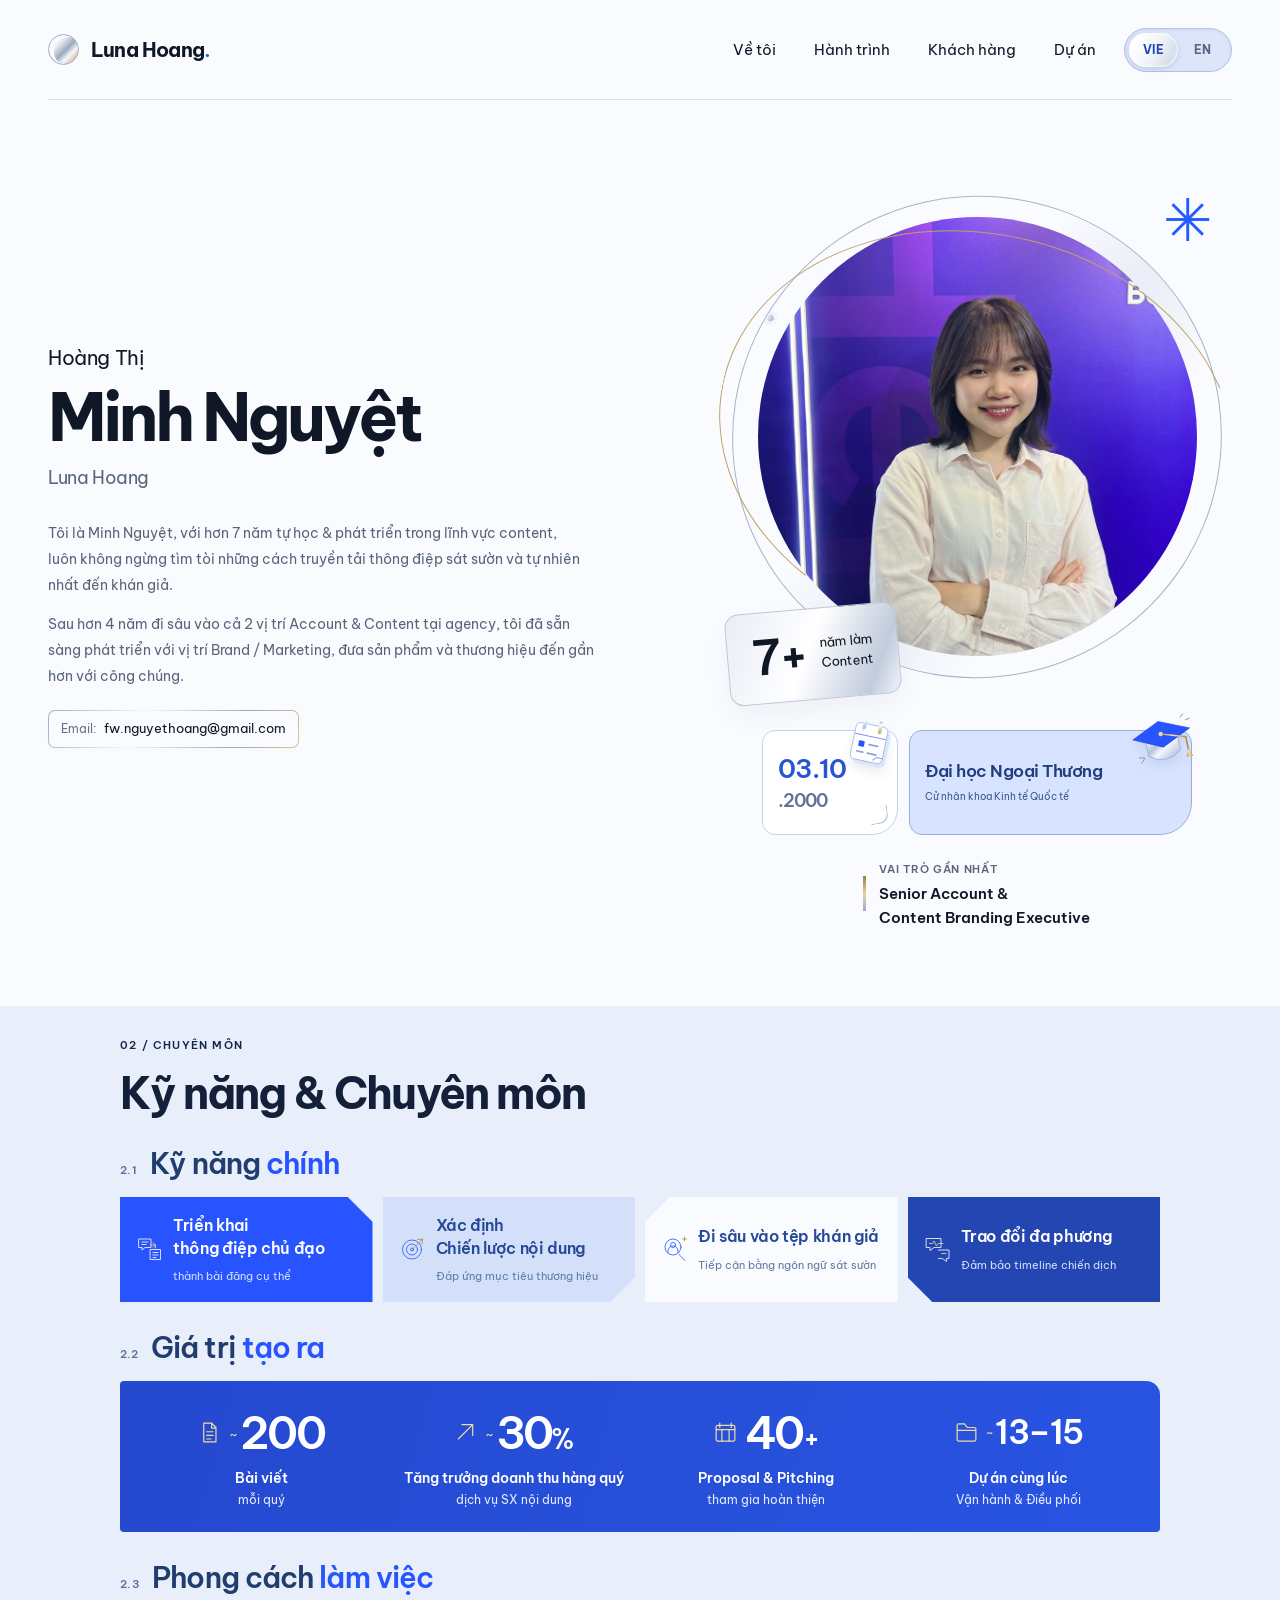
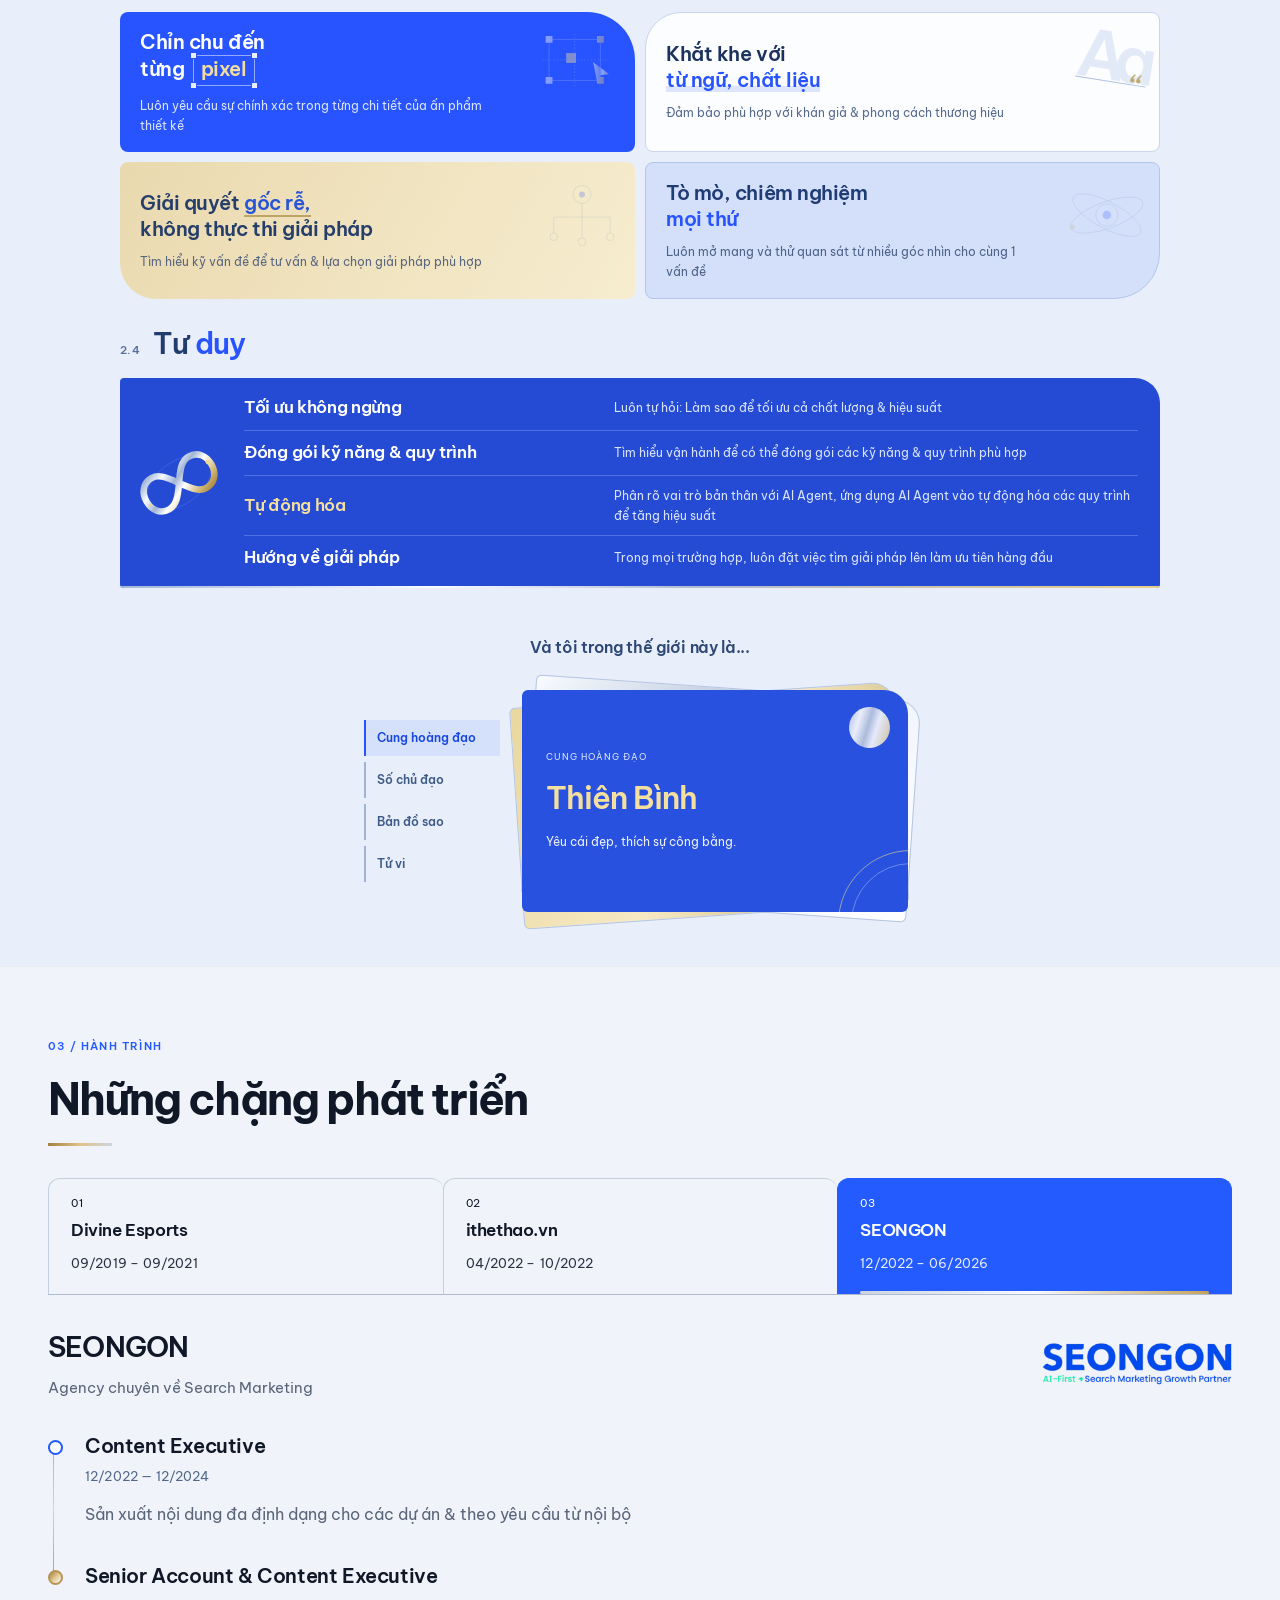
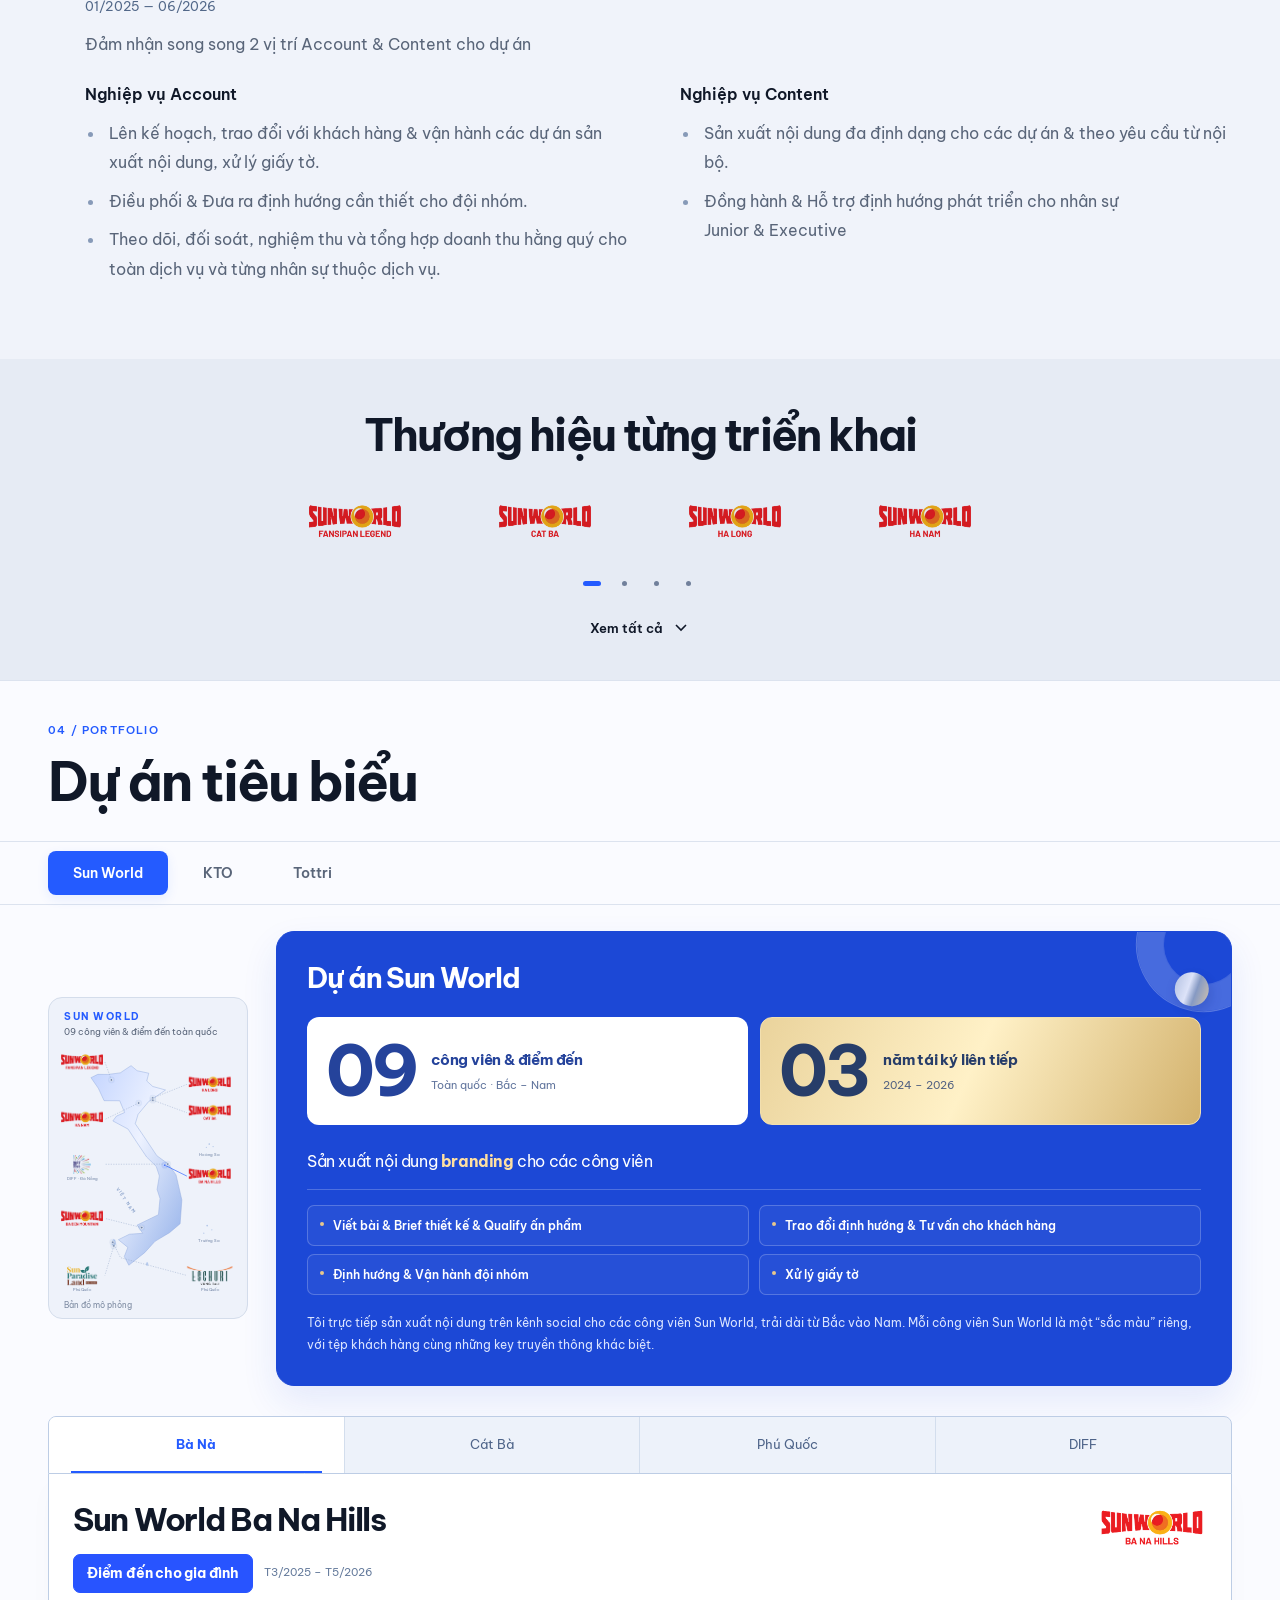
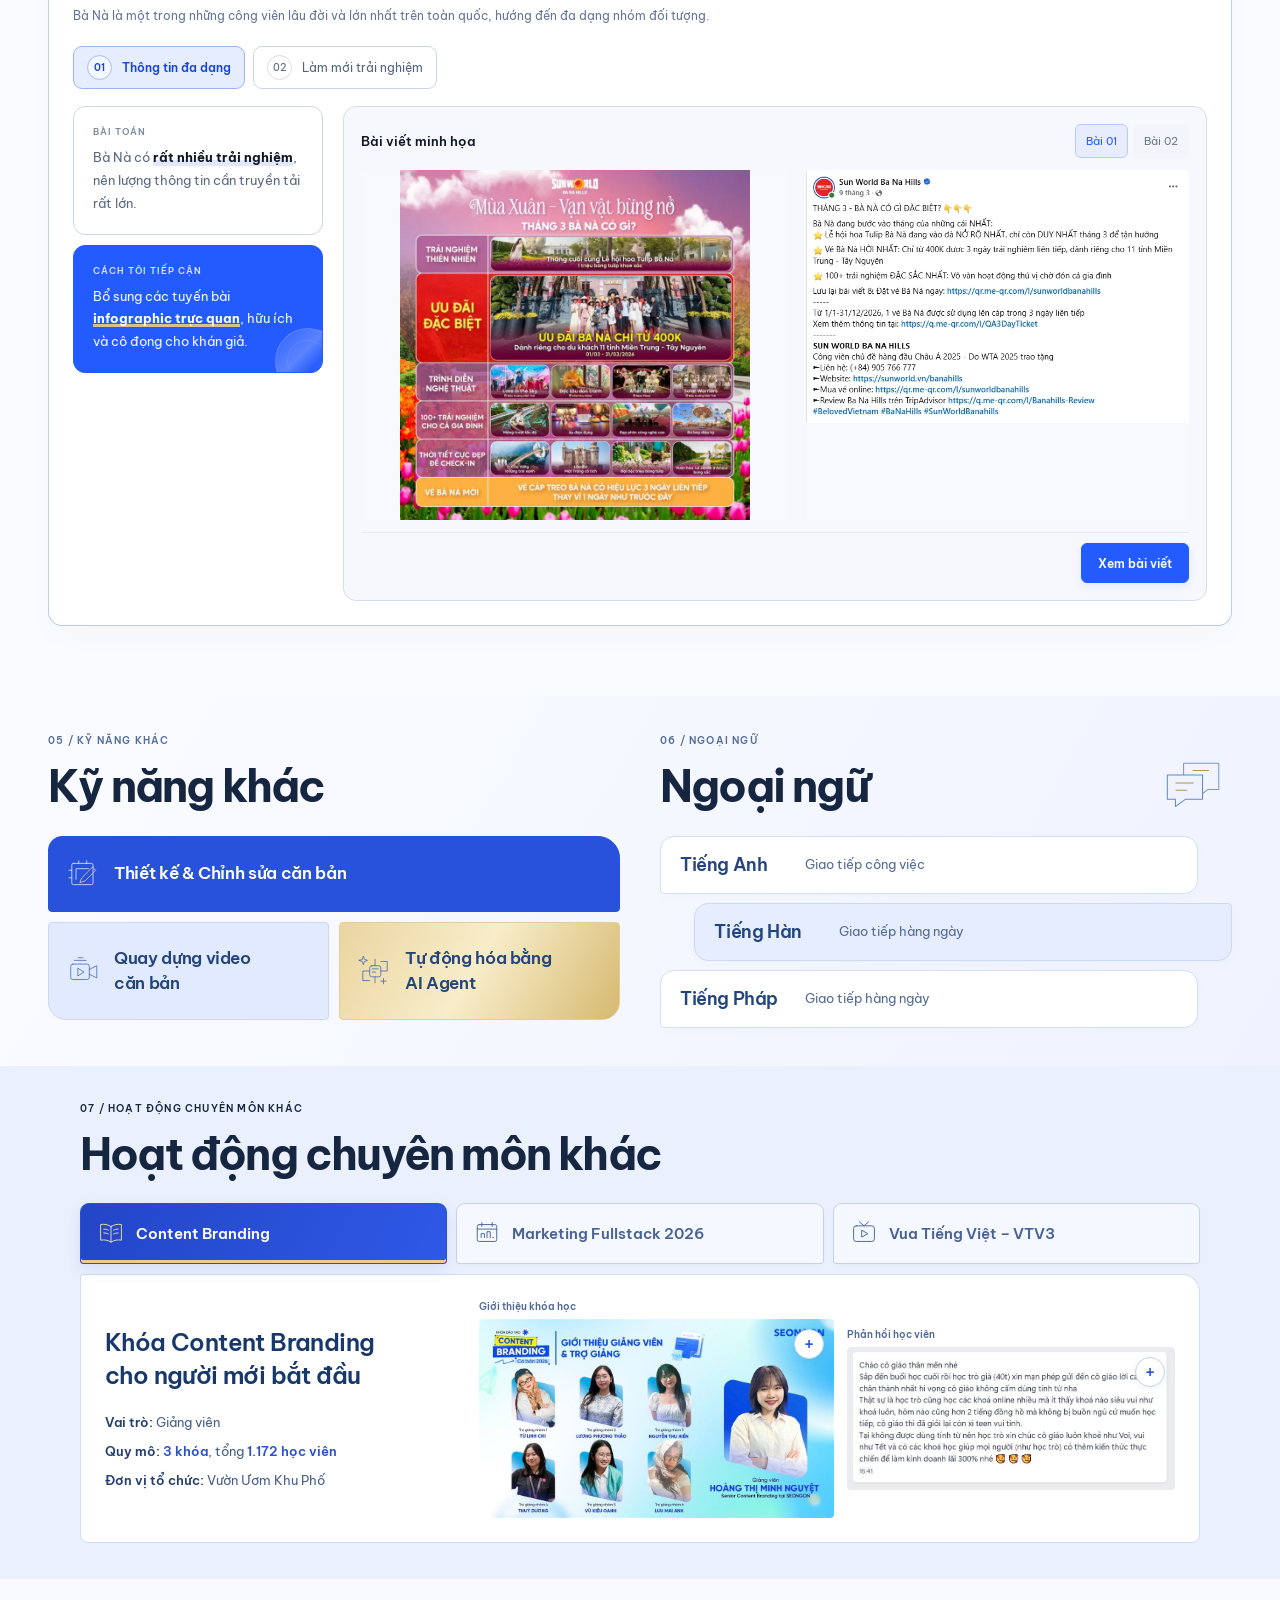
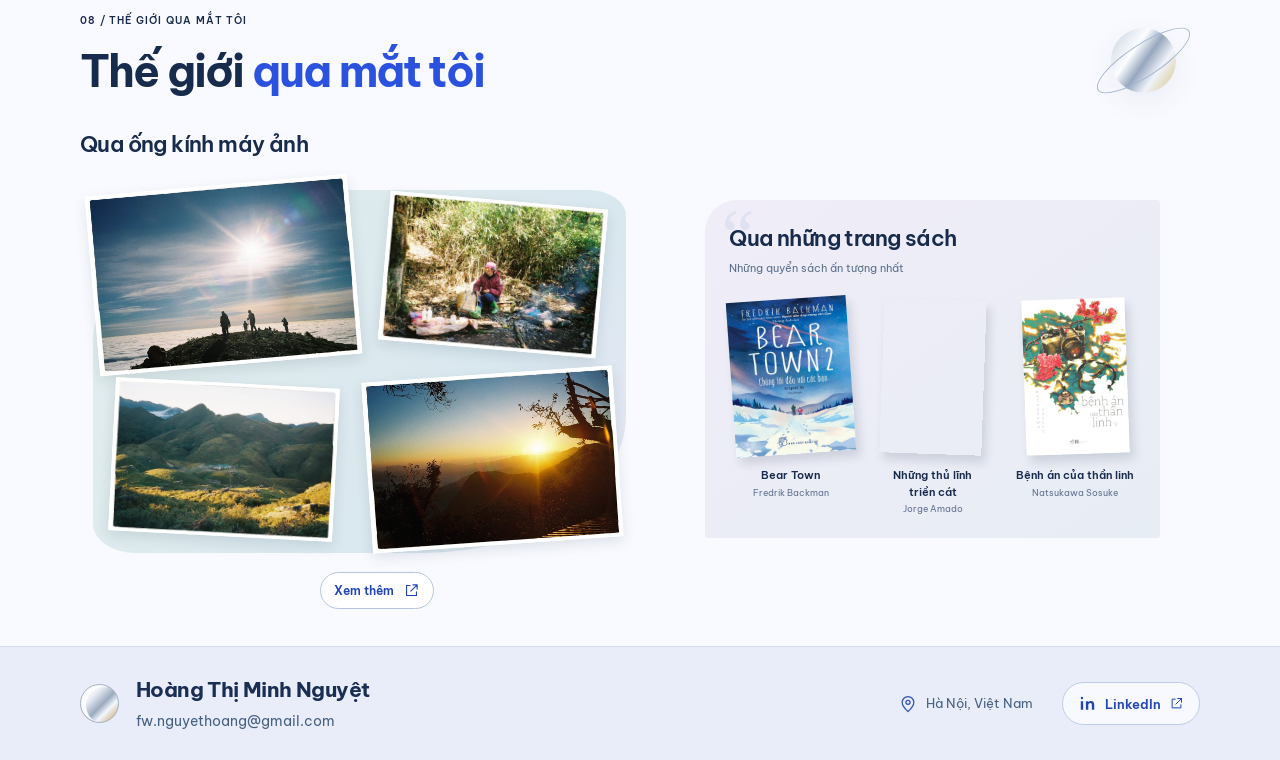
==== commit cf914b69: "Add files via upload Cập nhật bản EN Sửa một số lỗi" ====
--- a/index.html
+++ b/index.html
@@ -1,185 +1,184 @@
-<!doctype html>
-<html lang="vi">
-<head>
-<meta charset="utf-8"><meta name="viewport" content="width=device-width, initial-scale=1"><meta name="theme-color" content="#fafbff">
-<meta name="description" content="Portfolio của Hoàng Thị Minh Nguyệt — Luna Hoang. Senior Account & Content Branding Executive.">
-<title>Nguyet Hoang | Portfolio</title>
-<link rel="icon" href="assets/moon.svg" type="image/svg+xml">
-<link rel="preload" href="assets/fonts/be-vietnam-9.woff2" as="font" type="font/woff2" crossorigin>
-<link rel="preload" href="assets/fonts/be-vietnam-7.woff2" as="font" type="font/woff2" crossorigin>
-<link rel="stylesheet" href="assets/fonts.css"><link rel="stylesheet" href="style.css">
-<link rel="stylesheet" href="sunworld.css"><link rel="stylesheet" href="sunworld-editorial.css">
-<link rel="stylesheet" href="kto.css">
-<link rel="stylesheet" href="projects-compact.css">
-<link rel="stylesheet" href="tottri.css">
-<link rel="stylesheet" href="sunworld-focus.css">
-<link rel="stylesheet" href="about.css">
-<link rel="stylesheet" href="about-usp.css">
-<link rel="stylesheet" href="skills-refined.css">
-<link rel="stylesheet" href="working-cluster.css">
-<link rel="stylesheet" href="working-editorial.css">
-<link rel="stylesheet" href="working-mosaic.css"><link rel="stylesheet" href="about-three.css"><link rel="stylesheet" href="skills-alive.css"><link rel="stylesheet" href="thinking-ribbon.css"><link rel="stylesheet" href="about-hierarchy.css"><link rel="stylesheet" href="personal-notes.css"><link rel="stylesheet" href="persona-deck.css"><link rel="stylesheet" href="project-keypoints.css"><link rel="stylesheet" href="tottri-focus.css"><link rel="stylesheet" href="tottri-stage.css"><link rel="stylesheet" href="tottri-canvas.css"><link rel="stylesheet" href="skills-compact.css"><link rel="stylesheet" href="expertise.css"><link rel="stylesheet" href="expertise-open.css"><link rel="stylesheet" href="expertise-flow.css"><link rel="stylesheet" href="values-minimal.css"><link rel="stylesheet" href="expertise-chapters.css"><link rel="stylesheet" href="alignment-review.css">
-<link rel="stylesheet" href="more-expertise.css">
-<link rel="stylesheet" href="training-compact.css">
-<link rel="stylesheet" href="support-studio.css">
-<link rel="stylesheet" href="world.css">
-<link rel="stylesheet" href="world-compact.css">
-<link rel="stylesheet" href="contact-footer.css">
-</head>
-<body>
-<a class="skip" href="#main">Đến nội dung chính</a>
-<header class="header wrap">
-<a class="brand" href="#intro" aria-label="Luna Hoang — đầu trang"><span class="moon-mark" aria-hidden="true"></span>Luna Hoang<span class="brand-dot" aria-hidden="true">.</span></a>
-<nav aria-label="Điều hướng chính"><a href="#about">Về tôi</a><a href="#journey">Hành trình</a><a href="#clients">Khách hàng</a><a href="#projects">Dự án</a></nav>
-</header>
-<main id="main">
-<section class="hero wrap" id="intro" aria-labelledby="intro-title">
-<div class="hero-copy">
-<h1 id="intro-title"><span class="name-prefix">Hoàng Thị</span> <span>Minh Nguyệt</span></h1>
-<p class="english-name">Luna Hoang</p>
-<div class="bio"><p>Tôi là Minh Nguyệt, với hơn 7 năm tự học &amp; phát triển trong lĩnh vực content, luôn không ngừng tìm tòi những cách truyền tải thông điệp sát sườn và tự nhiên nhất <span class="keep-phrase">đến khán giả.</span></p><p>Sau hơn 4 năm đi sâu vào cả 2 vị trí Account &amp; Content tại agency, tôi đã sẵn sàng phát triển với vị trí Brand / Marketing, đưa sản phẩm và thương hiệu đến gần hơn với công chúng.</p></div>
-<div class="email-box"><span class="email-label">Email:</span><span class="email-address">fw.nguyethoang@gmail.com</span></div>
-</div>
-<div class="hero-visual">
-<div class="portrait-stage"><div class="orbit orbit-one" aria-hidden="true"></div><div class="orbit orbit-two" aria-hidden="true"></div><figure class="portrait-frame"><img class="portrait" src="assets/luna-profile.webp" alt="Hoàng Thị Minh Nguyệt — Luna Hoang" width="1000" height="1333" fetchpriority="high"></figure><span class="orbit-star" aria-hidden="true">✳</span><div class="experience-stamp"><strong>7+</strong><span>năm làm<br>Content</span></div></div>
-<dl class="about-facts"><div class="about-birthday"><svg class="about-fact-art about-calendar-art" viewBox="0 0 80 88" aria-hidden="true"><defs><linearGradient id="about-calendar-metal" x1="0" y1="0" x2="1" y2="1"><stop stop-color="#f9fcff"/><stop offset=".42" stop-color="#aebed8"/><stop offset=".6" stop-color="#fff"/><stop offset="1" stop-color="#c9b273"/></linearGradient></defs><g transform="rotate(12 40 44)"><rect x="14" y="17" width="55" height="63" rx="9" fill="#dbe5fc"/><rect x="8" y="11" width="55" height="63" rx="8" fill="#fff" stroke="#809fdf"/><path d="M9 31h53" stroke="#2854ff"/><path d="M22 5v16m27-16v16" stroke="url(#about-calendar-metal)" stroke-width="6" stroke-linecap="round"/><rect x="18" y="41" width="10" height="10" rx="2" fill="#2854ff"/><path d="M36 45h15M18 60h10m8 0h15" stroke="#8aa5d6" stroke-width="3" stroke-linecap="round"/><path d="m47 70 6-6h10" fill="none" stroke="#2854ff"/></g></svg><dt class="visually-hidden">Ngày sinh</dt><dd><time datetime="2000-10-03">03.10<span>.2000</span></time></dd></div><div class="about-education"><svg class="about-fact-art about-cap-art" viewBox="0 0 120 96" aria-hidden="true"><defs><linearGradient id="about-cap-metal" x1="0" y1="0" x2="1" y2="1"><stop stop-color="#fff"/><stop offset=".3" stop-color="#b4c3dc"/><stop offset=".5" stop-color="#f3f7ff"/><stop offset="1" stop-color="#a8b8d0"/></linearGradient><linearGradient id="about-tassel-gold"><stop stop-color="#ad8534"/><stop offset=".5" stop-color="#f7e3aa"/><stop offset="1" stop-color="#b18b45"/></linearGradient></defs><g transform="rotate(-12 60 48)"><path d="M29 41v27q29 22 58 0V41" fill="url(#about-cap-metal)" stroke="#819bc7"/><path d="m7 33 51-23 53 23-53 24Z" fill="#2854ff" stroke="#1b43d0"/><path d="m58 33 43 14v25" fill="none" stroke="url(#about-tassel-gold)" stroke-width="3" stroke-linecap="round"/><circle cx="58" cy="33" r="4" fill="#ead69b"/><path d="m101 68-6 15h12Z" fill="url(#about-tassel-gold)"/><path d="m14 77 7-7m-9-3 9 2m77-58 6-5m3 11 7-1" stroke="#7995c5" stroke-width="1.6" stroke-linecap="round"/></g></svg><dt class="visually-hidden">Học vấn</dt><dd><strong>Đại học<br> Ngoại Thương</strong><span>Cử nhân khoa Kinh tế Quốc tế</span></dd></div></dl><div class="role-note"><span class="role-marker" aria-hidden="true"></span><div><span class="micro-label">VAI TRÒ GẦN NHẤT</span><p>Senior Account &amp;<br>Content Branding Executive</p></div></div>
-</div>
-</section>
-<section class="about-luna about-usp-section" id="about" aria-labelledby="skills-section-title"><div class="wrap">
-<header class="skills-section-heading"><p class="section-label">02 / CHUYÊN MÔN</p><h2 id="skills-section-title">Kỹ năng &amp; Chuyên môn</h2></header>
-<section class="core-skills expertise-primary" id="core-skills" aria-labelledby="about-title"><header class="expertise-chapter"><span class="expertise-number">2.1</span><h3 id="about-title">Kỹ năng <span>chính</span></h3></header><div class="working-cluster skills-cluster"><div class="core-skill-grid"><article class="core-skill"><svg class="skill-line-art" viewBox="0 0 56 56" aria-hidden="true"><path d="M6 8h24v17H18l-6 5v-5H6zM12 14h12m-12 5h8M29 29h20v20H29zM34 35h10m-10 5h10m-10 5h6"/><path class="icon-accent" d="m29 20 10 0 0 6m-5-11 5 5-5 5"/></svg><h4>Triển khai<br><span class="skill-title-line">thông điệp chủ đạo</span></h4><p>thành bài đăng cụ thể</p></article><article class="core-skill"><svg class="skill-line-art" viewBox="0 0 56 56" aria-hidden="true"><circle cx="26" cy="29" r="19"/><circle cx="26" cy="29" r="11"/><circle cx="26" cy="29" r="3"/><path class="icon-accent" d="m26 29 21-21m-10 1 10-1-1 10"/></svg><h4>Xác định<br><span class="skill-title-line">Chiến lược nội dung</span></h4><p>Đáp ứng mục tiêu thương hiệu</p></article><article class="core-skill"><svg class="skill-line-art" viewBox="0 0 56 56" aria-hidden="true"><circle cx="24" cy="24" r="16"/><circle cx="24" cy="20" r="5"/><path d="M14 35v-3a10 10 0 0 1 20 0v3m2 4 12 12"/><path class="icon-accent" d="M43 8h8m-4-4v8"/></svg><h4>Đi sâu vào tệp khán giả</h4><p>Tiếp cận bằng ngôn ngữ sát sườn</p></article><article class="core-skill"><svg class="skill-line-art" viewBox="0 0 56 56" aria-hidden="true"><path d="M5 7h29v18H20l-8 6v-6H5zM29 30h21v17h-5v6l-8-6h-8"/><path class="icon-accent" d="M11 17h6l3-5 5 10 3-5h10m-3 20h9"/></svg><h4>Trao đổi đa phương</h4><p>Đảm bảo timeline chiến dịch</p></article></div></div></section><section class="expertise-values" aria-labelledby="expertise-values-title"><header class="expertise-chapter"><span class="expertise-number">2.2</span><h3 id="expertise-values-title">Giá trị <span>tạo ra</span></h3></header><div class="value-strip" aria-label="Bốn giá trị tạo ra"><article class="value-item"><div class="value-top"><svg viewBox="0 0 32 32" aria-hidden="true"><path d="M8 3h11l6 6v20H8zM19 3v7h6M12 15h9m-9 5h9m-9 5h6"/></svg><strong><small>~</small>200</strong></div><div class="value-caption"><p>Bài viết</p><span class="value-note">mỗi quý</span></div></article><article class="value-item"><div class="value-top"><svg viewBox="0 0 32 32" aria-hidden="true"><path d="m6 25 20-20M11 5h15v15"/></svg><strong><small>~</small>30<span>%</span></strong></div><div class="value-caption"><p>Tăng trưởng doanh thu hàng quý</p><span class="value-note">dịch vụ SX nội dung</span></div></article><article class="value-item"><div class="value-top"><svg viewBox="0 0 32 32" aria-hidden="true"><rect x="3" y="6" width="26" height="22" rx="2"/><path d="M3 12h26M11 12v16m10-16v16M8 3v6m16-6v6"/></svg><strong>40<span>+</span></strong></div><div class="value-caption"><p>Proposal &amp; Pitching</p><span class="value-note">tham gia hoàn thiện</span></div></article><article class="value-item value-range"><div class="value-top"><svg viewBox="0 0 32 32" aria-hidden="true"><path d="M3 11V6a2 2 0 0 1 2-2h8l4 5h10a2 2 0 0 1 2 2v15a2 2 0 0 1-2 2H5a2 2 0 0 1-2-2V11Zm0 2h26"/></svg><strong><small>~</small>13–15</strong></div><div class="value-caption"><p>Dự án cùng lúc</p><span class="value-note">Vận hành &amp; Điều phối</span></div></article></div></section><section class="expertise-secondary" aria-labelledby="work-values-title">
-<header class="expertise-chapter"><span class="expertise-number">2.3</span><h3 id="work-values-title">Phong cách <span>làm việc</span></h3></header>
-<div class="usp-board" aria-label="Bốn điểm nổi bật trong cách làm việc">
-<article class="usp-piece usp-pixel"><svg class="usp-illustration" viewBox="0 0 220 160" aria-hidden="true"><defs><linearGradient id="usp-metal"><stop stop-color="#fff"/><stop offset=".42" stop-color="#a6b8db"/><stop offset=".6" stop-color="#fff"/><stop offset="1" stop-color="#cfb97e"/></linearGradient></defs><path d="M40 26h120v96H40Z" stroke="currentColor" fill="none"/><path d="M100 13v125M26 74h148" stroke="currentColor" stroke-dasharray="3 5"/><g fill="url(#usp-metal)"><path d="M32 18h16v16H32Zm120 0h16v16h-16ZM32 114h16v16H32Zm120 0h16v16h-16Z"/><path d="m143 79 37 28-20 3-7 18Z"/></g><path d="M80 58h23v23H80Z" fill="#eed89a"/></svg><h4>Chỉn chu đến<br>từng <span class="usp-pixel-word">pixel<i aria-hidden="true"></i></span></h4><p>Luôn yêu cầu sự chính xác trong từng chi tiết của ấn phẩm thiết kế</p></article>
-<article class="usp-piece usp-words"><div class="usp-type-art" aria-hidden="true"><span>Aa</span><i></i><b>“</b></div><h4>Khắt khe với<br><span>từ ngữ, chất liệu</span></h4><p>Đảm bảo phù hợp với khán giả &amp; phong cách thương hiệu</p></article>
-<article class="usp-piece usp-root"><svg class="usp-illustration" viewBox="0 0 220 160" aria-hidden="true"><g fill="none" stroke="currentColor" stroke-width="1.5"><circle cx="110" cy="33" r="21"/><path d="M110 54v32m0 0H44v37m66-37h66v37m-66-37v49"/><circle cx="44" cy="132" r="9"/><circle cx="110" cy="144" r="9"/><circle cx="176" cy="132" r="9"/></g><circle cx="110" cy="33" r="7" fill="#2854ff"/></svg><h4>Giải quyết <span>gốc rễ,</span><br>không thực thi giải pháp</h4><p>Tìm hiểu kỹ vấn đề để tư vấn &amp; lựa chọn giải pháp phù hợp</p></article>
-<article class="usp-piece usp-curious"><svg class="usp-illustration" viewBox="0 0 220 160" aria-hidden="true"><g fill="none" stroke="currentColor" stroke-width="1.5"><ellipse cx="112" cy="79" rx="89" ry="31" transform="rotate(-20 112 79)"/><ellipse cx="112" cy="79" rx="89" ry="31" transform="rotate(28 112 79)"/><circle cx="112" cy="79" r="26"/></g><circle cx="112" cy="79" r="10" fill="#2854ff"/><circle cx="31" cy="107" r="6" fill="#c1a76b"/></svg><h4>Tò mò, chiêm nghiệm<br><span>mọi thứ</span></h4><p>Luôn mở mang và thử quan sát từ nhiều góc nhìn cho cùng 1 vấn đề</p></article>
-</div></section><div class="working-cluster thinking-cluster"><section class="work-style" id="work-style" aria-labelledby="work-style-title"><header class="work-style-heading expertise-chapter"><span class="expertise-number">2.4</span><h3 id="work-style-title">Tư <span>duy</span></h3></header>
-<div class="thinking-canvas"><div class="thinking-sculpture" aria-hidden="true"><svg viewBox="0 0 260 300"><defs><linearGradient id="thought-ribbon" x1="0" y1="0" x2="1" y2="1"><stop stop-color="#91a7cf"/><stop offset=".23" stop-color="#f7fbff"/><stop offset=".43" stop-color="#a1b6d5"/><stop offset=".59" stop-color="#fff"/><stop offset=".79" stop-color="#d9c286"/><stop offset="1" stop-color="#a47f36"/></linearGradient></defs><ellipse class="thought-track" cx="130" cy="150" rx="104" ry="62" transform="rotate(-35 130 150)"/><path class="thought-loop" d="M130 150C103 112 89 98 68 98c-29 0-46 23-46 52s17 52 46 52c24 0 40-20 62-52s38-52 62-52c29 0 46 23 46 52s-17 52-46 52c-21 0-35-14-62-52Z" transform="rotate(-30 130 150)"/><circle class="thought-point" cx="213" cy="90" r="6"/><circle class="thought-point" cx="47" cy="215" r="4"/></svg></div><ol class="work-style-list"><li><div><h4><strong>Tối ưu không ngừng</strong></h4><p>Luôn tự hỏi: Làm sao để tối ưu cả chất lượng &amp; hiệu suất</p></div></li><li><div><h4><strong>Đóng gói kỹ năng &amp; quy trình</strong></h4><p>Tìm hiểu vận hành để có thể đóng gói các kỹ năng &amp; quy trình phù hợp</p></div></li><li><div><h4><strong>Tự động hóa</strong></h4><p>Phân rõ vai trò bản thân với AI Agent, ứng dụng AI Agent vào tự động hóa các quy trình để tăng hiệu suất</p></div></li><li><div><h4><strong>Hướng về giải pháp</strong></h4><p>Trong mọi trường hợp, luôn đặt việc tìm giải pháp lên làm ưu tiên hàng đầu</p></div></li></ol></div></section></div><section class="persona-deck" aria-labelledby="personal-twist-title"><h3 id="personal-twist-title">Và tôi trong thế giới này là...</h3><div class="persona-workspace"><div class="persona-picker" role="tablist" aria-label="Chọn thẻ cá tính" aria-orientation="vertical"><button type="button" role="tab" id="personal-point-0" aria-controls="personal-reading" aria-selected="true" tabindex="0" data-persona="0">Cung hoàng đạo</button><button type="button" role="tab" id="personal-point-1" aria-controls="personal-reading" aria-selected="false" tabindex="-1" data-persona="1">Số chủ đạo</button><button type="button" role="tab" id="personal-point-2" aria-controls="personal-reading" aria-selected="false" tabindex="-1" data-persona="2">Bản đồ sao</button><button type="button" role="tab" id="personal-point-3" aria-controls="personal-reading" aria-selected="false" tabindex="-1" data-persona="3">Tử vi</button></div><div class="persona-stack"><div class="persona-card" id="personal-reading" role="tabpanel" aria-labelledby="personal-point-0" tabindex="0"><span class="persona-orb" aria-hidden="true"></span><p class="persona-caption">Cung hoàng đạo</p><h4 class="persona-name">Thiên Bình</h4><p class="persona-description">Yêu cái đẹp, thích sự công bằng.</p><span class="persona-seal" aria-hidden="true"></span></div></div></div></section></div></section>
-<section class="journey" id="journey" aria-labelledby="journey-title">
-<div class="wrap">
-<div class="journey-heading"><div><p class="section-label">03 / HÀNH TRÌNH</p><h2 id="journey-title">Những chặng phát triển</h2></div></div>
-<div class="chapter-tabs" role="tablist" aria-label="Chọn chặng hành trình">
-<button class="chapter-tab" id="tab-divine" type="button" role="tab" aria-selected="false" aria-controls="panel-divine" tabindex="-1"><span class="tab-meta">01</span><strong>Divine Esports</strong><span class="tab-years"><span>09/2019 – </span><span>09/2021</span></span></button>
-<button class="chapter-tab" id="tab-media" type="button" role="tab" aria-selected="false" aria-controls="panel-media" tabindex="-1"><span class="tab-meta">02</span><strong>ithethao.vn</strong><span class="tab-years"><span>04/2022 – </span><span>10/2022</span></span></button>
-<button class="chapter-tab" id="tab-seongon" type="button" role="tab" aria-selected="true" aria-controls="panel-seongon"><span class="tab-meta">03</span><strong>SEONGON</strong><span class="tab-years"><span>12/2022 – </span><span>06/2026</span></span></button>
-</div>
-<div class="chapter-panel" id="panel-divine" role="tabpanel" aria-labelledby="tab-divine" hidden>
-<div class="unit-heading"><div><h3>Divine Esports</h3><p class="company-description">Đội tuyển PUBG hàng đầu Việt Nam</p></div><img class="unit-logo" src="assets/logos/divine.webp" alt="Logo Divine Esports" width="143" height="140" decoding="async"></div>
-<article class="role-entry"><div class="role-heading"><h4>Content Creator</h4><p class="role-period">09/2019 — 09/2021</p></div>
-<ul class="work-list"><li>Sản xuất nội dung đa định dạng, bao gồm cả nội dung thi đấu &amp; cuộc sống hàng ngày</li><li>Xây dựng &amp; Nuôi dưỡng cộng đồng fan đội tuyển</li><li>Đảm bảo truyền thông cho nhà tài trợ &amp; Báo cáo hiệu quả truyền thông</li></ul>
-</article>
-</div>
-<div class="chapter-panel" id="panel-media" role="tabpanel" aria-labelledby="tab-media" hidden>
-<div class="unit-heading"><div><h3>ithethao.vn</h3><p class="company-description">Trang tin thể thao, chuyên mục Esports</p></div><img class="unit-logo" src="assets/logos/ithethao.webp" alt="Logo ithethao.vn" width="140" height="140" decoding="async"></div>
-<article class="role-entry"><div class="role-heading"><h4>CTV Phóng viên ảnh</h4><p class="role-period">04/2022 — 10/2022</p></div>
-<ul class="work-list"><li>Lấy tin, phỏng vấn &amp; viết tin bài cho các trang tin điện tử &amp; báo giấy</li><li>Công tác tại các sự kiện &amp; giải đấu lớn: SEA Games 31, Giải vô địch quốc gia PUBG,...</li></ul>
-</article>
-</div>
-<div class="chapter-panel" id="panel-seongon" role="tabpanel" aria-labelledby="tab-seongon">
-<div class="unit-heading"><div><h3>SEONGON</h3><p class="company-description">Agency chuyên về Search Marketing</p></div><img class="unit-logo unit-logo-wide" src="assets/logos/seongon.webp" alt="Logo SEONGON" width="318" height="70" decoding="async"></div>
-<div class="role-timeline" aria-label="Các giai đoạn công tác tại SEONGON">
-<article class="role-entry timeline-role"><div class="role-heading"><h4>Content Executive</h4><p class="role-period">12/2022 — 12/2024</p></div><p class="stage-scope">Sản xuất nội dung đa định dạng cho các dự án &amp; theo yêu cầu từ nội bộ</p></article>
-<article class="role-entry timeline-role"><div class="role-heading"><h4>Senior Account &amp; Content Executive</h4><p class="role-period">01/2025 — 06/2026</p></div><p class="stage-scope">Đảm nhận song song 2 vị trí Account &amp; Content cho dự án</p>
-<div class="discipline-grid">
-<div class="discipline"><h5>Nghiệp vụ Account</h5><ul><li>Lên kế hoạch, trao đổi với khách hàng &amp; vận hành các dự án sản xuất nội dung, xử lý giấy tờ.</li><li>Điều phối &amp; Đưa ra định hướng cần thiết cho đội nhóm.</li><li>Theo dõi, đối soát, nghiệm thu và tổng hợp doanh thu hằng quý cho toàn dịch vụ và từng nhân sự thuộc dịch vụ.</li></ul></div>
-<div class="discipline"><h5>Nghiệp vụ Content</h5><ul><li>Sản xuất nội dung đa định dạng cho các dự án &amp; theo yêu cầu từ nội bộ.</li><li>Đồng hành &amp; Hỗ trợ định hướng phát triển cho nhân sự <span class="keep-phrase">Junior &amp; Executive</span></li></ul></div>
-</div></article></div></div>
-<noscript><style>.chapter-panel[hidden]{display:block!important}.chapter-tabs{display:none}</style></noscript>
-</div></section>
-<section class="clients-section" id="clients" aria-labelledby="clients-title">
-<div class="clients-heading wrap"><h2 id="clients-title">Thương hiệu từng triển khai</h2></div>
-<div class="clients-overview wrap" id="clients-overview">
-<ul class="client-list" aria-label="14 khách hàng tôi từng làm việc">
-<li class="client-item  "><figure class="client-mark"><div class="client-logo-stage"><img src="assets/clients/sun-fansipan.webp" alt="Logo Sun World Fansipan Legend" width="168" height="80" decoding="async"></div><figcaption>Sun World Fansipan Legend</figcaption></figure></li>
-<li class="client-item  "><figure class="client-mark"><div class="client-logo-stage"><img src="assets/clients/sun-catba.webp" alt="Logo Sun World Cat Ba" width="168" height="80" decoding="async"></div><figcaption>Sun World Cat Ba</figcaption></figure></li>
-<li class="client-item  "><figure class="client-mark"><div class="client-logo-stage"><img src="assets/clients/sun-halong.webp" alt="Logo Sun World Ha Long" width="168" height="80" decoding="async"></div><figcaption>Sun World Ha Long</figcaption></figure></li>
-<li class="client-item  "><figure class="client-mark"><div class="client-logo-stage"><img src="assets/clients/sun-hanam.webp" alt="Logo Sun World Ha Nam" width="168" height="80" decoding="async"></div><figcaption>Sun World Ha Nam</figcaption></figure></li>
-<li class="client-item  "><figure class="client-mark"><div class="client-logo-stage"><img src="assets/clients/sun-bana.webp" alt="Logo Sun World Ba Na Hills" width="168" height="80" decoding="async"></div><figcaption>Sun World Ba Na Hills</figcaption></figure></li>
-<li class="client-item  "><figure class="client-mark"><div class="client-logo-stage"><img src="assets/clients/sun-baden.webp" alt="Logo Sun World Ba Den Mountain" width="168" height="80" decoding="async"></div><figcaption>Sun World Ba Den Mountain</figcaption></figure></li>
-<li class="client-item  "><figure class="client-mark"><div class="client-logo-stage"><img src="assets/clients/paradise.webp" alt="Logo Sun Paradise Land Phu Quoc" width="168" height="80" decoding="async"></div><figcaption>Sun Paradise Land Phu Quoc</figcaption></figure></li>
-<li class="client-item client-item-dark "><figure class="client-mark"><div class="client-logo-stage"><img src="assets/clients/golf.webp" alt="Logo Eschuri Vung Bau Golf" width="168" height="80" decoding="async"></div><figcaption>Eschuri Vung Bau Golf</figcaption></figure></li>
-<li class="client-item client-item-dark "><figure class="client-mark"><div class="client-logo-stage"><img src="assets/clients/diff-logo-color.webp" alt="Logo DIFF – Danang International Fireworks Festival" width="168" height="80" decoding="async"></div><figcaption>DIFF – Danang International Fireworks Festival</figcaption></figure></li>
-<li class="client-item"><figure class="client-mark"><div class="client-logo-stage"><img src="assets/clients/tottri.webp" alt="Logo Tottri" width="380" height="146" decoding="async"></div><figcaption>Tottri</figcaption></figure></li>
-<li class="client-item  "><figure class="client-mark"><div class="client-logo-stage"><img src="assets/clients/kto-vietnam.png" alt="Logo KTO – Tổng cục Du lịch Hàn Quốc tại Việt Nam" width="168" height="80" decoding="async"></div><figcaption>KTO – Tổng cục Du lịch Hàn Quốc tại Việt Nam</figcaption></figure></li>
-<li class="client-item  "><figure class="client-mark"><div class="client-logo-stage"><img src="assets/clients/richy.webp" alt="Logo Richy" width="168" height="80" decoding="async"></div><figcaption>Richy</figcaption></figure></li>
-<li class="client-item  "><figure class="client-mark"><div class="client-logo-stage"><img src="assets/clients/tmu.webp" alt="Logo Trường Đại học Thương mại" width="168" height="80" decoding="async"></div><figcaption>Trường Đại học Thương mại</figcaption></figure></li>
-<li class="client-item"><figure class="client-mark"><div class="client-logo-stage"><img src="assets/clients/lpbank.webp" alt="Logo LPBank" width="168" height="80" decoding="async"></div><figcaption>LPBank</figcaption></figure></li>
-</ul></div>
-<div class="clients-actions wrap" hidden><div class="clients-pages" aria-label="Chọn lượt logo"></div><button class="clients-toggle" type="button" aria-expanded="false" aria-controls="clients-overview"><span>Xem tất cả</span><svg viewBox="0 0 20 20" width="20" height="20" aria-hidden="true"><path d="m5 7 5 5 5-5"/></svg></button></div>
-</section>
+<!doctype html>
+<html lang="vi">
+<head>
+<meta charset="utf-8"><meta name="viewport" content="width=device-width, initial-scale=1"><meta name="theme-color" content="#fafbff">
+<meta name="description" content="Portfolio của Hoàng Thị Minh Nguyệt — Luna Hoang. Senior Account & Content Branding Executive.">
+<title>Nguyet Hoang | Portfolio</title>
+<link rel="icon" href="assets/moon.svg" type="image/svg+xml">
+<link rel="preload" href="assets/fonts/be-vietnam-9.woff2" as="font" type="font/woff2" crossorigin>
+<link rel="preload" href="assets/fonts/be-vietnam-7.woff2" as="font" type="font/woff2" crossorigin>
+<link rel="stylesheet" href="assets/fonts.css"><script data-language-bootstrap>(() => {
+  // The document language is authoritative, including extensionless hosting URLs.
+  const english = document.documentElement.lang === 'en';
+  const requested = new URLSearchParams(location.search).get('lang');
+  try {
+    if (!english && requested !== 'vi' && (requested === 'en' || localStorage.getItem('portfolio-language') === 'en')) {
+      const url = new URL('index.en.html', location.href);
+      if (location.hostname.endsWith('.chatgpt.site')) url.pathname = url.pathname.replace(/\.html$/, '');
+      url.search = location.search; url.hash = location.hash;
+      location.replace(url.href); return;
+    }
+    localStorage.setItem('portfolio-language', english ? 'en' : 'vi');
+  } catch (_) {}
+})();</script>
+<link rel="stylesheet" href="site.cc1940f435e3.css">
+</head>
+<body>
+<a class="skip" href="#main">Đến nội dung chính</a>
+<header class="header wrap">
+<a class="brand" href="#intro" aria-label="Luna Hoang — đầu trang"><span class="moon-mark" aria-hidden="true"></span>Luna Hoang<span class="brand-dot" aria-hidden="true">.</span></a>
+<div class="header-navigation"><nav aria-label="Điều hướng chính"><a href="#about">Về tôi</a><a href="#journey">Hành trình</a><a href="#clients">Khách hàng</a><a href="#projects">Dự án</a></nav><button class="language-switch" type="button" role="switch" aria-checked="false" aria-label="Bản tiếng Anh" data-language-target="index.en.html"><span class="language-thumb" aria-hidden="true"></span><span class="language-option" lang="vi" aria-hidden="true">VIE</span><span class="language-option" lang="en" aria-hidden="true">EN</span></button></div>
+</header>
+<main id="main">
+<section class="hero wrap" id="intro" aria-labelledby="intro-title">
+<div class="hero-copy">
+<h1 id="intro-title"><span class="name-prefix">Hoàng Thị</span> <span>Minh Nguyệt</span></h1>
+<p class="english-name">Luna Hoang</p>
+<div class="bio"><p>Tôi là Minh Nguyệt, với hơn 7 năm tự học &amp; phát triển trong lĩnh vực content, luôn không ngừng tìm tòi những cách truyền tải thông điệp sát sườn và tự nhiên nhất <span class="keep-phrase">đến khán giả.</span></p><p>Sau hơn 4 năm đi sâu vào cả 2 vị trí Account &amp; Content tại agency, tôi đã sẵn sàng phát triển với vị trí Brand / Marketing, đưa sản phẩm và thương hiệu đến gần hơn với công chúng.</p></div>
+<div class="email-box"><span class="email-label">Email:</span><span class="email-address">fw.nguyethoang@gmail.com</span></div>
+</div>
+<div class="hero-visual">
+<div class="portrait-stage"><div class="orbit orbit-one" aria-hidden="true"></div><div class="orbit orbit-two" aria-hidden="true"></div><figure class="portrait-frame"><img class="portrait" src="assets/luna-profile.webp" alt="Hoàng Thị Minh Nguyệt — Luna Hoang" width="1000" height="1333" fetchpriority="high"></figure><span class="orbit-star" aria-hidden="true">✳</span><div class="experience-stamp"><strong>7+</strong><span>năm làm<br>Content</span></div></div>
+<dl class="about-facts"><div class="about-birthday"><svg class="about-fact-art about-calendar-art" viewBox="0 0 80 88" aria-hidden="true"><defs><linearGradient id="about-calendar-metal" x1="0" y1="0" x2="1" y2="1"><stop stop-color="#f9fcff"/><stop offset=".42" stop-color="#aebed8"/><stop offset=".6" stop-color="#fff"/><stop offset="1" stop-color="#c9b273"/></linearGradient></defs><g transform="rotate(12 40 44)"><rect x="14" y="17" width="55" height="63" rx="9" fill="#dbe5fc"/><rect x="8" y="11" width="55" height="63" rx="8" fill="#fff" stroke="#809fdf"/><path d="M9 31h53" stroke="#2854ff"/><path d="M22 5v16m27-16v16" stroke="url(#about-calendar-metal)" stroke-width="6" stroke-linecap="round"/><rect x="18" y="41" width="10" height="10" rx="2" fill="#2854ff"/><path d="M36 45h15M18 60h10m8 0h15" stroke="#8aa5d6" stroke-width="3" stroke-linecap="round"/><path d="m47 70 6-6h10" fill="none" stroke="#2854ff"/></g></svg><dt class="visually-hidden">Ngày sinh</dt><dd><time datetime="2000-10-03">03.10<span>.2000</span></time></dd></div><div class="about-education"><svg class="about-fact-art about-cap-art" viewBox="0 0 120 96" aria-hidden="true"><defs><linearGradient id="about-cap-metal" x1="0" y1="0" x2="1" y2="1"><stop stop-color="#fff"/><stop offset=".3" stop-color="#b4c3dc"/><stop offset=".5" stop-color="#f3f7ff"/><stop offset="1" stop-color="#a8b8d0"/></linearGradient><linearGradient id="about-tassel-gold"><stop stop-color="#ad8534"/><stop offset=".5" stop-color="#f7e3aa"/><stop offset="1" stop-color="#b18b45"/></linearGradient></defs><g transform="rotate(-12 60 48)"><path d="M29 41v27q29 22 58 0V41" fill="url(#about-cap-metal)" stroke="#819bc7"/><path d="m7 33 51-23 53 23-53 24Z" fill="#2854ff" stroke="#1b43d0"/><path d="m58 33 43 14v25" fill="none" stroke="url(#about-tassel-gold)" stroke-width="3" stroke-linecap="round"/><circle cx="58" cy="33" r="4" fill="#ead69b"/><path d="m101 68-6 15h12Z" fill="url(#about-tassel-gold)"/><path d="m14 77 7-7m-9-3 9 2m77-58 6-5m3 11 7-1" stroke="#7995c5" stroke-width="1.6" stroke-linecap="round"/></g></svg><dt class="visually-hidden">Học vấn</dt><dd><strong>Đại học<br> Ngoại Thương</strong><span>Cử nhân khoa Kinh tế Quốc tế</span></dd></div></dl><div class="role-note"><span class="role-marker" aria-hidden="true"></span><div><span class="micro-label">VAI TRÒ GẦN NHẤT</span><p>Senior Account &amp;<br>Content Branding Executive</p></div></div>
+</div>
+</section>
+<section class="about-luna about-usp-section" id="about" aria-labelledby="skills-section-title"><div class="wrap">
+<header class="skills-section-heading"><p class="section-label">02 / CHUYÊN MÔN</p><h2 id="skills-section-title">Kỹ năng &amp; Chuyên môn</h2></header>
+<section class="core-skills expertise-primary" id="core-skills" aria-labelledby="about-title"><header class="expertise-chapter"><span class="expertise-number">2.1</span><h3 id="about-title">Kỹ năng <span>chính</span></h3></header><div class="working-cluster skills-cluster"><div class="core-skill-grid"><article class="core-skill"><svg class="skill-line-art" viewBox="0 0 56 56" aria-hidden="true"><path d="M6 8h24v17H18l-6 5v-5H6zM12 14h12m-12 5h8M29 29h20v20H29zM34 35h10m-10 5h10m-10 5h6"/><path class="icon-accent" d="m29 20 10 0 0 6m-5-11 5 5-5 5"/></svg><h4>Triển khai<br><span class="skill-title-line">thông điệp chủ đạo</span></h4><p>thành bài đăng cụ thể</p></article><article class="core-skill"><svg class="skill-line-art" viewBox="0 0 56 56" aria-hidden="true"><circle cx="26" cy="29" r="19"/><circle cx="26" cy="29" r="11"/><circle cx="26" cy="29" r="3"/><path class="icon-accent" d="m26 29 21-21m-10 1 10-1-1 10"/></svg><h4>Xác định<br><span class="skill-title-line">Chiến lược nội dung</span></h4><p>Đáp ứng mục tiêu thương hiệu</p></article><article class="core-skill"><svg class="skill-line-art" viewBox="0 0 56 56" aria-hidden="true"><circle cx="24" cy="24" r="16"/><circle cx="24" cy="20" r="5"/><path d="M14 35v-3a10 10 0 0 1 20 0v3m2 4 12 12"/><path class="icon-accent" d="M43 8h8m-4-4v8"/></svg><h4>Đi sâu vào tệp khán giả</h4><p>Tiếp cận bằng ngôn ngữ sát sườn</p></article><article class="core-skill"><svg class="skill-line-art" viewBox="0 0 56 56" aria-hidden="true"><path d="M5 7h29v18H20l-8 6v-6H5zM29 30h21v17h-5v6l-8-6h-8"/><path class="icon-accent" d="M11 17h6l3-5 5 10 3-5h10m-3 20h9"/></svg><h4>Trao đổi đa phương</h4><p>Đảm bảo timeline chiến dịch</p></article></div></div></section><section class="expertise-values" aria-labelledby="expertise-values-title"><header class="expertise-chapter"><span class="expertise-number">2.2</span><h3 id="expertise-values-title">Giá trị <span>tạo ra</span></h3></header><div class="value-strip" aria-label="Bốn giá trị tạo ra"><article class="value-item"><div class="value-top"><svg viewBox="0 0 32 32" aria-hidden="true"><path d="M8 3h11l6 6v20H8zM19 3v7h6M12 15h9m-9 5h9m-9 5h6"/></svg><strong><small>~</small>200</strong></div><div class="value-caption"><p>Bài viết</p><span class="value-note">mỗi quý</span></div></article><article class="value-item"><div class="value-top"><svg viewBox="0 0 32 32" aria-hidden="true"><path d="m6 25 20-20M11 5h15v15"/></svg><strong><small>~</small>30<span>%</span></strong></div><div class="value-caption"><p>Tăng trưởng doanh thu hàng quý</p><span class="value-note">dịch vụ SX nội dung</span></div></article><article class="value-item"><div class="value-top"><svg viewBox="0 0 32 32" aria-hidden="true"><rect x="3" y="6" width="26" height="22" rx="2"/><path d="M3 12h26M11 12v16m10-16v16M8 3v6m16-6v6"/></svg><strong>40<span>+</span></strong></div><div class="value-caption"><p>Proposal &amp; Pitching</p><span class="value-note">tham gia hoàn thiện</span></div></article><article class="value-item value-range"><div class="value-top"><svg viewBox="0 0 32 32" aria-hidden="true"><path d="M3 11V6a2 2 0 0 1 2-2h8l4 5h10a2 2 0 0 1 2 2v15a2 2 0 0 1-2 2H5a2 2 0 0 1-2-2V11Zm0 2h26"/></svg><strong><small>~</small>13–15</strong></div><div class="value-caption"><p>Dự án cùng lúc</p><span class="value-note">Vận hành &amp; Điều phối</span></div></article></div></section><section class="expertise-secondary" aria-labelledby="work-values-title">
+<header class="expertise-chapter"><span class="expertise-number">2.3</span><h3 id="work-values-title">Phong cách <span>làm việc</span></h3></header>
+<div class="usp-board" aria-label="Bốn điểm nổi bật trong cách làm việc">
+<article class="usp-piece usp-pixel"><svg class="usp-illustration" viewBox="0 0 220 160" aria-hidden="true"><defs><linearGradient id="usp-metal"><stop stop-color="#fff"/><stop offset=".42" stop-color="#a6b8db"/><stop offset=".6" stop-color="#fff"/><stop offset="1" stop-color="#cfb97e"/></linearGradient></defs><path d="M40 26h120v96H40Z" stroke="currentColor" fill="none"/><path d="M100 13v125M26 74h148" stroke="currentColor" stroke-dasharray="3 5"/><g fill="url(#usp-metal)"><path d="M32 18h16v16H32Zm120 0h16v16h-16ZM32 114h16v16H32Zm120 0h16v16h-16Z"/><path d="m143 79 37 28-20 3-7 18Z"/></g><path d="M80 58h23v23H80Z" fill="#eed89a"/></svg><h4>Chỉn chu đến<br>từng <span class="usp-pixel-word">pixel<i aria-hidden="true"></i></span></h4><p>Luôn yêu cầu sự chính xác trong từng chi tiết của ấn phẩm thiết kế</p></article>
+<article class="usp-piece usp-words"><div class="usp-type-art" aria-hidden="true"><span>Aa</span><i></i><b>“</b></div><h4>Khắt khe với<br><span>từ ngữ, chất liệu</span></h4><p>Đảm bảo phù hợp với khán giả &amp; phong cách thương hiệu</p></article>
+<article class="usp-piece usp-root"><svg class="usp-illustration" viewBox="0 0 220 160" aria-hidden="true"><g fill="none" stroke="currentColor" stroke-width="1.5"><circle cx="110" cy="33" r="21"/><path d="M110 54v32m0 0H44v37m66-37h66v37m-66-37v49"/><circle cx="44" cy="132" r="9"/><circle cx="110" cy="144" r="9"/><circle cx="176" cy="132" r="9"/></g><circle cx="110" cy="33" r="7" fill="#2854ff"/></svg><h4>Giải quyết <span>gốc rễ,</span><br>không thực thi giải pháp</h4><p>Tìm hiểu kỹ vấn đề để tư vấn &amp; lựa chọn giải pháp phù hợp</p></article>
+<article class="usp-piece usp-curious"><svg class="usp-illustration" viewBox="0 0 220 160" aria-hidden="true"><g fill="none" stroke="currentColor" stroke-width="1.5"><ellipse cx="112" cy="79" rx="89" ry="31" transform="rotate(-20 112 79)"/><ellipse cx="112" cy="79" rx="89" ry="31" transform="rotate(28 112 79)"/><circle cx="112" cy="79" r="26"/></g><circle cx="112" cy="79" r="10" fill="#2854ff"/><circle cx="31" cy="107" r="6" fill="#c1a76b"/></svg><h4>Tò mò, chiêm nghiệm<br><span>mọi thứ</span></h4><p>Luôn mở mang và thử quan sát từ nhiều góc nhìn cho cùng 1 vấn đề</p></article>
+</div></section><div class="working-cluster thinking-cluster"><section class="work-style" id="work-style" aria-labelledby="work-style-title"><header class="work-style-heading expertise-chapter"><span class="expertise-number">2.4</span><h3 id="work-style-title">Tư <span>duy</span></h3></header>
+<div class="thinking-canvas"><div class="thinking-sculpture" aria-hidden="true"><svg viewBox="0 0 260 300"><defs><linearGradient id="thought-ribbon" x1="0" y1="0" x2="1" y2="1"><stop stop-color="#91a7cf"/><stop offset=".23" stop-color="#f7fbff"/><stop offset=".43" stop-color="#a1b6d5"/><stop offset=".59" stop-color="#fff"/><stop offset=".79" stop-color="#d9c286"/><stop offset="1" stop-color="#a47f36"/></linearGradient></defs><ellipse class="thought-track" cx="130" cy="150" rx="104" ry="62" transform="rotate(-35 130 150)"/><path class="thought-loop" d="M130 150C103 112 89 98 68 98c-29 0-46 23-46 52s17 52 46 52c24 0 40-20 62-52s38-52 62-52c29 0 46 23 46 52s-17 52-46 52c-21 0-35-14-62-52Z" transform="rotate(-30 130 150)"/><circle class="thought-point" cx="213" cy="90" r="6"/><circle class="thought-point" cx="47" cy="215" r="4"/></svg></div><ol class="work-style-list"><li><div><h4><strong>Tối ưu không ngừng</strong></h4><p>Luôn tự hỏi: Làm sao để tối ưu cả chất lượng &amp; hiệu suất</p></div></li><li><div><h4><strong>Đóng gói kỹ năng &amp; quy trình</strong></h4><p>Tìm hiểu vận hành để có thể đóng gói các kỹ năng &amp; quy trình phù hợp</p></div></li><li><div><h4><strong>Tự động hóa</strong></h4><p>Phân rõ vai trò bản thân với AI Agent, ứng dụng AI Agent vào tự động hóa các quy trình để tăng hiệu suất</p></div></li><li><div><h4><strong>Hướng về giải pháp</strong></h4><p>Trong mọi trường hợp, luôn đặt việc tìm giải pháp lên làm ưu tiên hàng đầu</p></div></li></ol></div></section></div><section class="persona-deck" aria-labelledby="personal-twist-title"><h3 id="personal-twist-title">Và tôi trong thế giới này là...</h3><div class="persona-workspace"><div class="persona-picker" role="tablist" aria-label="Chọn thẻ cá tính" aria-orientation="vertical"><button type="button" role="tab" id="personal-point-0" aria-controls="personal-reading" aria-selected="true" tabindex="0" data-persona="0">Cung hoàng đạo</button><button type="button" role="tab" id="personal-point-1" aria-controls="personal-reading" aria-selected="false" tabindex="-1" data-persona="1">Số chủ đạo</button><button type="button" role="tab" id="personal-point-2" aria-controls="personal-reading" aria-selected="false" tabindex="-1" data-persona="2">Bản đồ sao</button><button type="button" role="tab" id="personal-point-3" aria-controls="personal-reading" aria-selected="false" tabindex="-1" data-persona="3">Tử vi</button></div><div class="persona-stack"><div class="persona-card" id="personal-reading" role="tabpanel" aria-labelledby="personal-point-0" tabindex="0"><span class="persona-orb" aria-hidden="true"></span><p class="persona-caption">Cung hoàng đạo</p><h4 class="persona-name">Thiên Bình</h4><p class="persona-description">Yêu cái đẹp, thích sự công bằng.</p><span class="persona-seal" aria-hidden="true"></span></div></div></div></section></div></section>
+<section class="journey" id="journey" aria-labelledby="journey-title">
+<div class="wrap">
+<div class="journey-heading"><div><p class="section-label">03 / HÀNH TRÌNH</p><h2 id="journey-title">Những chặng phát triển</h2></div></div>
+<div class="chapter-tabs" role="tablist" aria-label="Chọn chặng hành trình">
+<button class="chapter-tab" id="tab-divine" type="button" role="tab" aria-selected="false" aria-controls="panel-divine" tabindex="-1"><span class="tab-meta">01</span><strong>Divine Esports</strong><span class="tab-years"><span>09/2019 – </span><span>09/2021</span></span></button>
+<button class="chapter-tab" id="tab-media" type="button" role="tab" aria-selected="false" aria-controls="panel-media" tabindex="-1"><span class="tab-meta">02</span><strong>ithethao.vn</strong><span class="tab-years"><span>04/2022 – </span><span>10/2022</span></span></button>
+<button class="chapter-tab" id="tab-seongon" type="button" role="tab" aria-selected="true" aria-controls="panel-seongon"><span class="tab-meta">03</span><strong>SEONGON</strong><span class="tab-years"><span>12/2022 – </span><span>06/2026</span></span></button>
+</div>
+<div class="chapter-panel" id="panel-divine" role="tabpanel" aria-labelledby="tab-divine" hidden>
+<div class="unit-heading"><div><h3>Divine Esports</h3><p class="company-description">Đội tuyển PUBG hàng đầu Việt Nam</p></div><img loading="lazy" class="unit-logo" src="assets/logos/divine.webp" alt="Logo Divine Esports" width="143" height="140" decoding="async"></div>
+<article class="role-entry"><div class="role-heading"><h4>Content Creator</h4><p class="role-period">09/2019 — 09/2021</p></div>
+<ul class="work-list"><li>Sản xuất nội dung đa định dạng, bao gồm cả nội dung thi đấu &amp; cuộc sống hàng ngày</li><li>Xây dựng &amp; Nuôi dưỡng cộng đồng fan đội tuyển</li><li>Đảm bảo truyền thông cho nhà tài trợ &amp; Báo cáo hiệu quả truyền thông</li></ul>
+</article>
+</div>
+<div class="chapter-panel" id="panel-media" role="tabpanel" aria-labelledby="tab-media" hidden>
+<div class="unit-heading"><div><h3>ithethao.vn</h3><p class="company-description">Trang tin thể thao, chuyên mục Esports</p></div><img loading="lazy" class="unit-logo" src="assets/logos/ithethao.webp" alt="Logo ithethao.vn" width="140" height="140" decoding="async"></div>
+<article class="role-entry"><div class="role-heading"><h4>CTV Phóng viên ảnh</h4><p class="role-period">04/2022 — 10/2022</p></div>
+<ul class="work-list"><li>Lấy tin, phỏng vấn &amp; viết tin bài cho các trang tin điện tử &amp; báo giấy</li><li>Công tác tại các sự kiện &amp; giải đấu lớn: SEA Games 31, Giải vô địch quốc gia PUBG,...</li></ul>
+</article>
+</div>
+<div class="chapter-panel" id="panel-seongon" role="tabpanel" aria-labelledby="tab-seongon">
+<div class="unit-heading"><div><h3>SEONGON</h3><p class="company-description">Agency chuyên về Search Marketing</p></div><img loading="lazy" class="unit-logo unit-logo-wide" src="assets/logos/seongon.webp" alt="Logo SEONGON" width="318" height="70" decoding="async"></div>
+<div class="role-timeline" aria-label="Các giai đoạn công tác tại SEONGON">
+<article class="role-entry timeline-role"><div class="role-heading"><h4>Content Executive</h4><p class="role-period">12/2022 — 12/2024</p></div><p class="stage-scope">Sản xuất nội dung đa định dạng cho các dự án &amp; theo yêu cầu từ nội bộ</p></article>
+<article class="role-entry timeline-role"><div class="role-heading"><h4>Senior Account &amp; Content Executive</h4><p class="role-period">01/2025 — 06/2026</p></div><p class="stage-scope">Đảm nhận song song 2 vị trí Account &amp; Content cho dự án</p>
+<div class="discipline-grid">
+<div class="discipline"><h5>Nghiệp vụ Account</h5><ul><li>Lên kế hoạch, trao đổi với khách hàng &amp; vận hành các dự án sản xuất nội dung, xử lý giấy tờ.</li><li>Điều phối &amp; Đưa ra định hướng cần thiết cho đội nhóm.</li><li>Theo dõi, đối soát, nghiệm thu và tổng hợp doanh thu hằng quý cho toàn dịch vụ và từng nhân sự thuộc dịch vụ.</li></ul></div>
+<div class="discipline"><h5>Nghiệp vụ Content</h5><ul><li>Sản xuất nội dung đa định dạng cho các dự án &amp; theo yêu cầu từ nội bộ.</li><li>Đồng hành &amp; Hỗ trợ định hướng phát triển cho nhân sự <span class="keep-phrase">Junior &amp; Executive</span></li></ul></div>
+</div></article></div></div>
+<noscript><style>.chapter-panel[hidden]{display:block!important}.chapter-tabs{display:none}</style></noscript>
+</div></section>
+<section class="clients-section" id="clients" aria-labelledby="clients-title">
+<div class="clients-heading wrap"><h2 id="clients-title">Thương hiệu từng triển khai</h2></div>
+<div class="clients-overview wrap" id="clients-overview">
+<ul class="client-list" aria-label="14 khách hàng tôi từng làm việc">
+<li class="client-item  "><figure class="client-mark"><div class="client-logo-stage"><img loading="lazy" src="assets/clients/sun-fansipan.webp" alt="Logo Sun World Fansipan Legend" width="168" height="80" decoding="async"></div><figcaption>Sun World Fansipan Legend</figcaption></figure></li>
+<li class="client-item  "><figure class="client-mark"><div class="client-logo-stage"><img loading="lazy" src="assets/clients/sun-catba.webp" alt="Logo Sun World Cat Ba" width="168" height="80" decoding="async"></div><figcaption>Sun World Cat Ba</figcaption></figure></li>
+<li class="client-item  "><figure class="client-mark"><div class="client-logo-stage"><img loading="lazy" src="assets/clients/sun-halong.webp" alt="Logo Sun World Ha Long" width="168" height="80" decoding="async"></div><figcaption>Sun World Ha Long</figcaption></figure></li>
+<li class="client-item  "><figure class="client-mark"><div class="client-logo-stage"><img loading="lazy" src="assets/clients/sun-hanam.webp" alt="Logo Sun World Ha Nam" width="168" height="80" decoding="async"></div><figcaption>Sun World Ha Nam</figcaption></figure></li>
+<li class="client-item  "><figure class="client-mark"><div class="client-logo-stage"><img loading="lazy" src="assets/clients/sun-bana.webp" alt="Logo Sun World Ba Na Hills" width="168" height="80" decoding="async"></div><figcaption>Sun World Ba Na Hills</figcaption></figure></li>
+<li class="client-item  "><figure class="client-mark"><div class="client-logo-stage"><img loading="lazy" src="assets/clients/sun-baden.webp" alt="Logo Sun World Ba Den Mountain" width="168" height="80" decoding="async"></div><figcaption>Sun World Ba Den Mountain</figcaption></figure></li>
+<li class="client-item  "><figure class="client-mark"><div class="client-logo-stage"><img loading="lazy" src="assets/clients/paradise.webp" alt="Logo Sun Paradise Land Phu Quoc" width="168" height="80" decoding="async"></div><figcaption>Sun Paradise Land Phu Quoc</figcaption></figure></li>
+<li class="client-item client-item-dark "><figure class="client-mark"><div class="client-logo-stage"><img loading="lazy" src="assets/clients/golf.webp" alt="Logo Eschuri Vung Bau Golf" width="168" height="80" decoding="async"></div><figcaption>Eschuri Vung Bau Golf</figcaption></figure></li>
+<li class="client-item client-item-dark "><figure class="client-mark"><div class="client-logo-stage"><img loading="lazy" src="assets/clients/diff-logo-color.webp" alt="Logo DIFF – Danang International Fireworks Festival" width="168" height="80" decoding="async"></div><figcaption>DIFF – Danang International Fireworks Festival</figcaption></figure></li>
+<li class="client-item"><figure class="client-mark"><div class="client-logo-stage"><img loading="lazy" src="assets/clients/tottri.webp" alt="Logo Tottri" width="380" height="146" decoding="async"></div><figcaption>Tottri</figcaption></figure></li>
+<li class="client-item  "><figure class="client-mark"><div class="client-logo-stage"><img loading="lazy" src="assets/clients/kto-vietnam.png" alt="Logo KTO – Tổng cục Du lịch Hàn Quốc tại Việt Nam" width="168" height="80" decoding="async"></div><figcaption>KTO – Tổng cục Du lịch Hàn Quốc tại Việt Nam</figcaption></figure></li>
+<li class="client-item  "><figure class="client-mark"><div class="client-logo-stage"><img loading="lazy" src="assets/clients/richy.webp" alt="Logo Richy" width="168" height="80" decoding="async"></div><figcaption>Richy</figcaption></figure></li>
+<li class="client-item  "><figure class="client-mark"><div class="client-logo-stage"><img loading="lazy" src="assets/clients/tmu.webp" alt="Logo Trường Đại học Thương mại" width="168" height="80" decoding="async"></div><figcaption>Trường Đại học Thương mại</figcaption></figure></li>
+<li class="client-item"><figure class="client-mark"><div class="client-logo-stage"><img loading="lazy" src="assets/clients/lpbank.webp" alt="Logo LPBank" width="168" height="80" decoding="async"></div><figcaption>LPBank</figcaption></figure></li>
+</ul></div>
+<div class="clients-actions wrap" hidden><div class="clients-pages" aria-label="Chọn lượt logo"></div><button class="clients-toggle" type="button" aria-expanded="false" aria-controls="clients-overview"><span>Xem tất cả</span><svg viewBox="0 0 20 20" width="20" height="20" aria-hidden="true"><path d="m5 7 5 5 5-5"/></svg></button></div>
+</section>
+
+<section class="projects-section" id="projects" aria-labelledby="projects-title">
+<header class="projects-heading wrap"><p class="section-label">04 / PORTFOLIO</p><h2 id="projects-title">Dự án tiêu biểu</h2></header>
+<div class="project-switch-wrap"><div class="project-switch wrap" role="tablist" aria-label="Chọn dự án nổi bật"><button type="button" id="project-tab-0" role="tab" aria-selected="true" aria-controls="project-panel-0" tabindex="0" data-project="0">Sun World</button><button type="button" id="project-tab-1" role="tab" aria-selected="false" aria-controls="project-panel-1" tabindex="-1" data-project="1">KTO</button><button type="button" id="project-tab-2" role="tab" aria-selected="false" aria-controls="project-panel-2" tabindex="-1" data-project="2">Tottri</button></div></div>
+<div class="sunworld-project project-panel" id="project-panel-0" role="tabpanel" aria-labelledby="project-tab-0">
+<div class="wrap sw-layout">
+<aside class="sw-map-column">
+<figure class="sw-map-card"><figcaption><span class="sw-map-kicker">SUN WORLD</span><span>09 công viên &amp; điểm đến toàn quốc</span></figcaption><svg class="sw-map" viewBox="0 0 440 610" role="img" aria-labelledby="sw-map-title sw-map-desc"><title id="sw-map-title">Các địa điểm thuộc dự án Sun World tôi từng triển khai</title><desc id="sw-map-desc">Bản đồ mô phỏng Việt Nam với Fansipan Legend, Hạ Long, Cát Bà, Hà Nam, Bà Nà Hills, DIFF tại Đà Nẵng, Núi Bà Đen, Sun Paradise Land Phú Quốc và Eschuri Vũng Bầu Golf.</desc><defs><linearGradient id="sw-map-metal" x1="0" y1="0" x2="1" y2="1"><stop stop-color="#c3d4ff"/><stop offset=".45" stop-color="#edf2ff"/><stop offset="1" stop-color="#91afe9"/></linearGradient></defs><path class="sw-land" d="M150.0,472.4 L176.0,459.5 L207.5,457.2 L194.3,437.8 L244.7,413.2 L248.4,374.9 L241.5,353.5 L246.9,321.5 L239.4,298.9 L216.7,276.7 L197.8,248.5 L172.8,210.7 L136.9,191.5 L145.5,180.0 L164.7,171.6 L153.1,143.7 L116.1,143.5 L102.6,114.4 L85.1,89.1 L101.2,81.3 L125.1,81.5 L154.3,77.8 L179.9,60.7 L194.3,72.7 L221.8,78.6 L217.0,97.0 L231.3,110.0 L261.5,118.3 L221.5,145.7 L196.5,175.9 L189.9,198.1 L212.8,231.9 L240.9,273.7 L268.1,293.4 L286.3,319.1 L300.1,378.4 L296.0,434.7 L271.0,455.7 L236.6,476.3 L212.2,503.0 L174.7,532.8 L163.9,512.3 L172.3,490.6 L150.0,472.4 Z"/><ellipse class="sw-island" cx="139" cy="480" rx="4" ry="8"/><ellipse class="sw-island" cx="218" cy="530" rx="2" ry="4"/><g class="sw-archipelago"><circle cx="365" cy="246" r="2"/><circle cx="374" cy="252" r="1.5"/><circle cx="358" cy="254" r="1.4"/><text x="365" y="274" text-anchor="middle">Hoàng Sa</text><circle cx="360" cy="439" r="2"/><circle cx="371" cy="449" r="1.5"/><circle cx="352" cy="457" r="1.5"/><text x="365" y="479" text-anchor="middle">Trường Sa</text></g><g class="sw-location "><title>Sun World Fansipan Legend</title><path class="sw-connector" d="M133.4,94.4 L118,52"/><circle class="sw-pin-halo" cx="133.4" cy="94.4" r="8"/><circle class="sw-pin" cx="133.4" cy="94.4" r="3"/><image href="assets/clients/sun-fansipan.webp" x="10" y="30" width="108" height="45" preserveAspectRatio="xMidYMid meet"/></g><g class="sw-location "><title>Sun World Ha Long</title><path class="sw-connector" d="M231.2,137.28 L312,105"/><circle class="sw-pin-halo" cx="231.2" cy="137.28" r="8"/><circle class="sw-pin" cx="231.2" cy="137.28" r="3"/><image href="assets/clients/sun-halong.webp" x="312" y="83" width="108" height="45" preserveAspectRatio="xMidYMid meet"/></g><g class="sw-location "><title>Sun World Cat Ba</title><path class="sw-connector" d="M231.5,142.4 L312,172"/><circle class="sw-pin-halo" cx="231.5" cy="142.4" r="8"/><circle class="sw-pin" cx="231.5" cy="142.4" r="3"/><image href="assets/clients/sun-catba.webp" x="312" y="150" width="108" height="45" preserveAspectRatio="xMidYMid meet"/></g><g class="sw-location "><title>Sun World Ha Nam</title><path class="sw-connector" d="M197.9,149.12 L118,188"/><circle class="sw-pin-halo" cx="197.9" cy="149.12" r="8"/><circle class="sw-pin" cx="197.9" cy="149.12" r="3"/><image href="assets/clients/sun-hanam.webp" x="10" y="166" width="108" height="45" preserveAspectRatio="xMidYMid meet"/></g><g class="sw-location is-current"><title>Sun World Ba Na Hills</title><path class="sw-connector" d="M259.85,296.1 L312,322"/><circle class="sw-pin-halo" cx="259.85" cy="296.1" r="8"/><circle class="sw-pin" cx="259.85" cy="296.1" r="3"/><image href="assets/clients/sun-bana.webp" x="312" y="300" width="108" height="45" preserveAspectRatio="xMidYMid meet"/></g><g class="sw-location "><title>DIFF · Lễ hội pháo hoa quốc tế Đà Nẵng</title><path class="sw-connector" d="M266.72,293.6 L118,294"/><circle class="sw-pin-halo" cx="266.72" cy="293.6" r="8"/><circle class="sw-pin" cx="266.72" cy="293.6" r="3"/><image href="assets/clients/diff-logo-color.webp" x="10" y="272" width="108" height="45" preserveAspectRatio="xMidYMid meet"/><text class="sw-map-place" x="64" y="332" text-anchor="middle">DIFF · Đà Nẵng</text></g><g class="sw-location "><title>Sun World Ba Den Mountain</title><path class="sw-connector" d="M205.1,443.84 L118,422"/><circle class="sw-pin-halo" cx="205.1" cy="443.84" r="8"/><circle class="sw-pin" cx="205.1" cy="443.84" r="3"/><image href="assets/clients/sun-baden.webp" x="10" y="400" width="108" height="45" preserveAspectRatio="xMidYMid meet"/></g><g class="sw-location "><title>Sun Paradise Land Phu Quoc</title><path class="sw-connector" d="M139.1,487.04 L118,557"/><circle class="sw-pin-halo" cx="139.1" cy="487.04" r="8"/><circle class="sw-pin" cx="139.1" cy="487.04" r="3"/><image href="assets/clients/paradise.webp" x="10" y="535" width="108" height="45" preserveAspectRatio="xMidYMid meet"/><text class="sw-map-place" x="64" y="594" text-anchor="middle">Phú Quốc</text></g><g class="sw-location "><title>Eschuri Vung Bau Golf</title><path class="sw-connector" d="M136.7,478.4 L155,515 L312,557"/><circle class="sw-pin-halo" cx="136.7" cy="478.4" r="8"/><circle class="sw-pin" cx="136.7" cy="478.4" r="3"/><image href="assets/clients/golf.webp" x="312" y="535" width="108" height="45" preserveAspectRatio="xMidYMid meet"/><text class="sw-map-place" x="366" y="594" text-anchor="middle">Phú Quốc</text></g><text class="sw-map-country" x="145" y="352" transform="rotate(56 145 352)">VIỆT NAM</text></svg><p class="sw-map-note">Bản đồ mô phỏng</p></figure>
+</aside>
+<div class="sw-content">
+<header class="sw-project-intro"><span class="sw-orbit-shape" aria-hidden="true"></span><h3 id="sunworld-title">Dự án Sun World</h3><div class="sw-impact-strip" aria-label="Quy mô và dấu mốc hợp tác"><div class="sw-impact sw-impact-reach"><strong class="sw-impact-number">09</strong><div><p>công viên &amp; điểm đến</p><span>Toàn quốc · Bắc – Nam</span></div></div><div class="sw-impact sw-impact-renewal"><strong class="sw-impact-number">03</strong><div><p>năm tái ký liên tiếp</p><span>2024 – 2026</span></div></div></div>
+<div class="sw-meta"><p class="sw-role">Sản xuất nội dung <strong>branding</strong> cho các công viên</p></div>
+<div class="project-info sw-brief"><div class="project-brief-body"><ul class="sw-scope"><li>Viết bài &amp; Brief thiết kế &amp; Qualify ấn phẩm</li><li>Trao đổi định hướng &amp; Tư vấn cho khách hàng</li><li>Định hướng &amp; Vận hành đội nhóm</li><li>Xử lý giấy tờ</li></ul><p class="sw-intro-copy">Tôi trực tiếp sản xuất nội dung trên kênh social cho các công viên Sun World, trải dài từ Bắc vào Nam. Mỗi công viên Sun World là một “sắc màu” riêng, với tệp khách hàng cùng những key truyền thông khác biệt.</p></div></div></header>
+<section class="sw-case" id="sunworld-cases" aria-label="Các địa điểm thuộc dự án Sun World"><div class="sw-destination-tabs" role="tablist" aria-label="Chọn địa điểm trong dự án Sun World"><button type="button" role="tab" id="sw-destination-0" aria-selected="true" aria-controls="bana-case" tabindex="0" data-destination="0"><span>Bà Nà</span></button><button type="button" role="tab" id="sw-destination-1" aria-selected="false" aria-controls="catba-case" tabindex="-1" data-destination="1"><span>Cát Bà</span></button><button type="button" role="tab" id="sw-destination-2" aria-selected="false" aria-controls="phuquoc-case" tabindex="-1" data-destination="2"><span>Phú Quốc</span></button><button type="button" role="tab" id="sw-destination-3" aria-selected="false" aria-controls="diff-case" tabindex="-1" data-destination="3"><span>DIFF</span></button></div><div class="sw-destination-panel" id="bana-case" role="tabpanel" aria-labelledby="sw-destination-0">
+<header class="sw-case-heading"><div><h4 id="bana-title">Sun World <span class="keep-phrase">Ba Na Hills</span></h4><div class="sw-case-meta"><p class="sw-positioning sw-focus-key">Điểm đến cho gia đình</p><p class="sw-project-period"><time datetime="2025-03">T3/2025</time> – <time datetime="2026-05">T5/2026</time></p></div></div><img loading="lazy" src="assets/clients/sun-bana.webp" alt="Logo Sun World Ba Na Hills" width="144" height="57"></header>
+<p class="sw-case-context">Bà Nà là một trong những công viên lâu đời và lớn nhất trên toàn quốc, hướng đến đa dạng nhóm đối tượng.</p>
+<div class="sw-challenges" role="tablist" aria-label="Chọn bài toán tại Bà Nà"><button type="button" id="sw-challenge-0" role="tab" aria-selected="true" aria-controls="sw-story" data-challenge="0"><span>01</span> Thông tin đa dạng</button><button type="button" id="sw-challenge-1" role="tab" aria-selected="false" aria-controls="sw-story" tabindex="-1" data-challenge="1"><span>02</span> Làm mới trải nghiệm</button></div>
+<div class="sw-story" id="sw-story" role="tabpanel" aria-labelledby="sw-challenge-0">
+<div class="sw-thinking"><div class="sw-problem-card"><span class="sw-card-symbol" aria-hidden="true"><i></i><i></i><i></i></span><h5>Bài toán</h5><p id="sw-problem">Bà Nà có rất nhiều trải nghiệm, nên lượng thông tin cần truyền tải rất lớn.</p></div><div class="sw-approach"><span class="sw-metal-disc" aria-hidden="true"></span><h5>Cách tôi tiếp cận</h5><p id="sw-approach">Bổ sung các tuyến bài infographic trực quan, hữu ích và cô đọng cho khán giả.</p></div></div>
+<div class="sw-evidence"><div class="sw-post-bar"><span>Bài viết minh họa</span><div class="sw-post-nav" role="group" aria-label="Chọn bài viết"><button type="button" data-post="0" aria-pressed="true">Bài 01</button><button type="button" data-post="1" aria-pressed="false">Bài 02</button></div></div>
+<figure class="sw-article"><button class="sw-pair" type="button" aria-haspopup="dialog" aria-label="Mở lớn cả hai ảnh của bài viết đang xem"><span class="sw-image-wrap"><img loading="lazy" id="sw-artwork" src="assets/projects/sunworld/bnh.1.1-preview.webp" width="800" height="800" alt="Infographic tháng 3 Bà Nà có gì đặc biệt" decoding="async"></span><span class="sw-image-wrap"><img loading="lazy" id="sw-caption" src="assets/projects/sunworld/bnh.1.2.webp" width="700" height="462" alt="Nội dung bài đăng tháng 3 Bà Nà có gì đặc biệt" decoding="async"></span></button><figcaption class="sw-post-footer"><a id="sw-read-post" class="sw-read-post" href="https://www.facebook.com/share/p/1EkauoW9mB/" target="_blank" rel="noopener noreferrer" aria-label="Xem bài viết trên Facebook, mở tab mới">Xem bài viết</a></figcaption></figure></div>
+</div></div><div class="sw-destination-panel" id="catba-case" hidden role="tabpanel" aria-labelledby="sw-destination-1">
+<header class="sw-case-heading"><div><h4 id="catba-title">Sun Paradise Land <span class="keep-phrase">Cat Ba</span></h4><p class="sw-case-tagline">Trải nghiệm vịnh di sản, tận hưởng chuyến đi ngắn ngày cùng gia đình &amp; bạn bè</p><div class="sw-case-meta"><p class="sw-positioning sw-focus-key">Vịnh di sản</p><p class="sw-positioning sw-focus-key sw-focus-key-secondary">Gia đình &amp; bạn bè</p><p class="sw-project-period"><time datetime="2025-03">T3/2025</time> – <time datetime="2026-06">T6/2026</time></p></div></div><img loading="lazy" src="assets/clients/sun-catba.webp" alt="Logo Sun World Cat Ba" width="144" height="57"></header>
+<p class="sw-case-context">Lan tỏa thương hiệu &amp; điểm đến Cát Bà, với ngôi sao là show diễn <strong>Symphony of the Green Island (SOTGI) - Bản giao hưởng Đảo Xanh.</strong></p>
+<div class="sw-story" id="cb-story" role="region" aria-labelledby="catba-title">
+<div class="sw-thinking"><div class="sw-problem-card"><span class="sw-card-symbol" aria-hidden="true"><i></i><i></i><i></i></span><h5>Bài toán</h5><p id="cb-problem">SOTGI là show diễn tầm cỡ với rất nhiều lớp lang nghệ thuật và pháo hoa kết màn mãn nhãn. Tuy nhiên, khán giả có thể xem pháo hoa MIỄN PHÍ từ rất nhiều điểm xung quanh, dẫn đến khó bán vé show.</p></div><div class="sw-approach"><span class="sw-metal-disc" aria-hidden="true"></span><h5>Cách tôi tiếp cận</h5><p id="cb-approach">Đọc kỹ toàn bộ tài liệu show diễn, nghiên cứu từng chương để đi sâu vào kịch bản. Đồng thời, nhấn mạnh vào những trải nghiệm đa giác quan chỉ có thể cảm nhận từ khán đài &amp; tính quy mô của show diễn để thuyết phục khán giả mua vé.</p></div></div>
+<div class="sw-evidence"><div class="sw-post-bar"><span>Bài viết minh họa</span><div class="sw-post-nav" role="group" aria-label="Chọn bài viết"><button type="button" data-post="0" aria-pressed="true">Bài 01</button><button type="button" data-post="1" aria-pressed="false">Bài 02</button><button type="button" data-post="2" aria-pressed="false">Bài 03</button></div></div>
+<figure class="sw-article"><button class="sw-pair" type="button" aria-haspopup="dialog" aria-label="Mở lớn cả hai ảnh của bài viết đang xem"><span class="sw-image-wrap"><img loading="lazy" id="cb-artwork" src="assets/projects/sunworld/cb.1.1.webp" width="800" height="800" alt="Hình minh họa 7 chương nghệ thuật của Symphony of the Green Island" decoding="async"></span><span class="sw-image-wrap"><img loading="lazy" id="cb-caption" src="assets/projects/sunworld/cb.1.2.webp" width="700" height="462" alt="Nội dung bài viết về 7 chương nghệ thuật của Symphony of the Green Island" decoding="async"></span></button><figcaption class="sw-post-footer"><a id="cb-read-post" class="sw-read-post" href="https://www.facebook.com/share/p/1EpodTa79Y/" target="_blank" rel="noopener noreferrer" aria-label="Xem bài viết trên Facebook, mở tab mới">Xem bài viết</a></figcaption></figure></div>
+</div></div><div class="sw-destination-panel" id="phuquoc-case" role="tabpanel" aria-labelledby="sw-destination-2" hidden>
+<header class="sw-case-heading pq-case-heading"><div><h4 id="phuquoc-title">Sun Paradise Land <span class="keep-phrase">Phu Quoc</span> <span class="pq-title-secondary">&amp; Eschuri Vung Bau Golf</span></h4><div class="sw-case-meta"><p class="sw-positioning sw-focus-key">Du lịch nghỉ dưỡng</p><p class="sw-positioning sw-focus-key sw-focus-key-secondary">Phân khúc trung bình cao</p><p class="sw-project-period"><time datetime="2025-11">T11/2025</time> – <time datetime="2026-06">T6/2026</time></p></div></div><div class="pq-brand-logos"><img loading="lazy" src="assets/clients/paradise.webp" alt="Logo Sun Paradise Land Phu Quoc" width="140" height="65"><img loading="lazy" src="assets/clients/golf.webp" alt="Logo Eschuri Vung Bau Golf" width="140" height="65"></div></header>
+<p class="sw-case-context">Với điểm đến Phú Quốc, tôi cần branding cho toàn bộ vùng đất, với <strong>hệ sinh thái khép kín</strong> từ lưu trú, trải nghiệm, F&amp;B đến golf.</p>
+<div class="pq-service-tabs" role="tablist" aria-label="Chọn nội dung Phú Quốc"><button type="button" role="tab" id="pq-service-tab-0" aria-controls="pq-destination-case" aria-selected="true" data-pq-service="0">Điểm đến Phú Quốc</button><button type="button" role="tab" id="pq-service-tab-1" aria-controls="pq-eschuri-case" aria-selected="false" tabindex="-1" data-pq-service="1">Eschuri</button></div>
+<div class="pq-service-panel" id="pq-destination-case" role="tabpanel" aria-labelledby="pq-service-tab-0"><div class="sw-challenges" role="tablist" aria-label="Chọn bài toán tại Phú Quốc"><button type="button" id="pq-challenge-0" role="tab" aria-selected="true" aria-controls="pq-story" data-challenge="0"><span>01</span> Lấp đầy lịch trình</button><button type="button" id="pq-challenge-1" role="tab" aria-selected="false" aria-controls="pq-story" tabindex="-1" data-challenge="1"><span>02</span> Thúc đẩy kinh doanh</button></div>
+<div class="sw-story" id="pq-story" role="tabpanel" aria-labelledby="pq-challenge-0">
+<div class="sw-thinking"><div class="sw-problem-card"><span class="sw-card-symbol" aria-hidden="true"><i></i><i></i><i></i></span><h5>Bài toán</h5><p id="pq-problem">Khi đến với SPL Phu Quoc, du khách thường chỉ trải nghiệm nội khu, thay vì kết hợp khám phá địa phương như những nơi khác. Do đó, cần giúp khán giả lấp đầy lịch trình trải nghiệm &amp; hướng dẫn sắp xếp hoạt động sao cho hợp lý nhất.</p></div><div class="sw-approach"><span class="sw-metal-disc" aria-hidden="true"></span><h5>Cách tôi tiếp cận</h5><p id="pq-approach">Bổ sung các tuyến bài hướng dẫn trải nghiệm để không bỏ lỡ hoạt động nào.</p></div></div>
+<div class="sw-evidence"><div class="sw-post-bar"><span>Bài viết minh họa</span><div class="sw-post-nav" role="group" aria-label="Chọn bài viết"><button type="button" data-post="0" aria-pressed="true">Bài 01</button><button type="button" data-post="1" aria-pressed="false">Bài 02</button></div></div>
+<figure class="sw-article"><button class="sw-pair" type="button" aria-haspopup="dialog" aria-label="Mở lớn cả hai ảnh của bài viết đang xem"><span class="sw-image-wrap"><img loading="lazy" id="pq-artwork" src="assets/projects/sunworld/pq.1.1.webp" width="800" height="800" alt="Hình hướng dẫn lịch trình trải nghiệm tại Sun Paradise Land Phu Quoc" decoding="async"></span><span class="sw-image-wrap"><img loading="lazy" id="pq-caption" src="assets/projects/sunworld/pq.1.2.webp" width="700" height="462" alt="Nội dung bài viết hướng dẫn trải nghiệm tại Sun Paradise Land Phu Quoc" decoding="async"></span></button><figcaption class="sw-post-footer"><a id="pq-read-post" class="sw-read-post" href="https://www.facebook.com/share/p/19CNK3ngb4/" target="_blank" rel="noopener noreferrer" aria-label="Xem bài viết trên Facebook, mở tab mới">Xem bài viết</a></figcaption></figure></div>
+</div></div>
+<div class="pq-service-panel" id="pq-eschuri-case" role="tabpanel" aria-labelledby="pq-service-tab-1" hidden><div class="es-focus-row"><p>Golf tại Phú Quốc</p><p>Phí sân trung bình cao</p></div><p class="es-case-description">Sân golf tại Phú Quốc, phí sân trung bình cao tại Việt Nam.</p><div class="sw-story" id="es-story" role="region" aria-labelledby="pq-service-tab-1">
+<div class="sw-thinking"><div class="sw-problem-card"><span class="sw-card-symbol" aria-hidden="true"><i></i><i></i><i></i></span><h5>Bài toán</h5><p id="es-problem">Với sản phẩm luxury như sân golf, cần phải lựa chọn từ ngữ, chất liệu, thông điệp truyền tải sao cho vẫn thấy được sự sang trọng, mà không mang lại cảm giác thương mại hay sáo rỗng.</p></div><div class="sw-approach"><span class="sw-metal-disc" aria-hidden="true"></span><h5>Cách tôi tiếp cận</h5><p id="es-approach">Hạn chế tối thiểu tính từ, gần như không dùng từ "sang trọng" hay bất kỳ cụm từ đồng nghĩa nào trong các bài viết. Tập trung truyền tải giá trị &amp; trải nghiệm mà sân mang đến.</p></div></div>
+<div class="sw-evidence"><div class="sw-post-bar"><span>Bài viết minh họa</span><div class="sw-post-nav" role="group" aria-label="Chọn bài viết"><button type="button" data-post="0" aria-pressed="true">Bài 1</button><button type="button" data-post="1" aria-pressed="false">Bài 2</button><button type="button" data-post="2" aria-pressed="false">Bài 3</button></div></div>
+<figure class="sw-article"><button class="sw-pair" type="button" aria-haspopup="dialog" aria-label="Mở lớn cả hai ảnh của bài viết đang xem"><span class="sw-image-wrap"><img loading="lazy" id="es-artwork" src="assets/projects/sunworld/es.3.1.webp" width="800" height="800" alt="Hình giới thiệu đặc tính sân link-style Eschuri Vung Bau Golf" decoding="async"></span><span class="sw-image-wrap"><img loading="lazy" id="es-caption" src="assets/projects/sunworld/es.3.2.webp" width="700" height="462" alt="Nội dung bài viết về sân link-style và trải nghiệm tại Eschuri Vung Bau Golf" decoding="async"></span></button><figcaption class="sw-post-footer"><a id="es-read-post" class="sw-read-post" href="https://www.facebook.com/share/p/18FYr5HXmk/" target="_blank" rel="noopener noreferrer" aria-label="Xem bài viết trên Facebook, mở tab mới">Xem bài viết</a></figcaption></figure></div>
+</div></div></div><div class="sw-destination-panel" id="diff-case" role="tabpanel" aria-labelledby="sw-destination-3" hidden><header class="sw-case-heading diff-case-heading"><div><h4 id="diff-title">Da Nang International Fireworks Festival - DIFF</h4><div class="sw-case-meta sw-diff-focus"><p class="sw-positioning sw-focus-key">Lễ hội quốc tế</p><p class="sw-positioning sw-focus-key sw-focus-key-secondary">Pháo hoa</p><p class="sw-diff-renewal"><strong>03</strong><span>năm tái ký liên tiếp<small>2024 – 2026</small></span></p></div><p class="diff-introduction">Lễ hội Pháo hoa Quốc tế Đà Nẵng - Sự kiện thường niên lớn nhất của du lịch Đà Nẵng, quy tụ những đại diện pháo hoa hàng đầu thế giới</p></div><img loading="lazy" src="assets/clients/diff-logo-color.webp" alt="Logo DIFF" width="144" height="65"></header><div class="sw-story" id="diff-story" role="region" aria-labelledby="diff-title">
+<div class="sw-thinking"><div class="sw-problem-card"><span class="sw-card-symbol" aria-hidden="true"><i></i><i></i><i></i></span><h5>Bài toán</h5><p id="diff-problem">Xây dựng trang truyền thông chính thức &amp; branding cho Lễ hội, lan tỏa không khí đến công chúng &amp; hỗ trợ bán vé DIFF &amp; các sản phẩm khác trong hệ sinh thái</p></div><div class="sw-approach"><span class="sw-metal-disc" aria-hidden="true"></span><h5>Điều tôi đã làm</h5><p id="diff-approach">Khai thác đa dạng tuyến bài về lễ hội, từ đó mang đến những góc nhìn thú vị cho cộng đồng
+Highlight những giá trị nghệ thuật và tầm cỡ lễ hội, lan tỏa thương hiệu DIFF &amp; Sun Group đến công chúng</p></div></div>
+<div class="sw-evidence"><div class="sw-post-bar"><span>Bài viết minh họa</span><div class="sw-post-nav" role="group" aria-label="Chọn bài viết"><button type="button" data-post="0" aria-pressed="true">Bài 1</button><button type="button" data-post="1" aria-pressed="false">Bài 2</button><button type="button" data-post="2" aria-pressed="false">Bài 3</button></div></div>
+<figure class="sw-article"><button class="sw-pair" type="button" aria-haspopup="dialog" aria-label="Mở lớn cả hai ảnh của bài viết đang xem"><span class="sw-image-wrap"><img loading="lazy" id="diff-artwork" src="assets/projects/sunworld/diff.1.1.webp" width="800" height="800" alt="Hình minh họa bài 1 về Lễ hội Pháo hoa Quốc tế Đà Nẵng" decoding="async"></span><span class="sw-image-wrap"><img loading="lazy" id="diff-caption" src="assets/projects/sunworld/diff.1.2.webp" width="700" height="462" alt="Nội dung bài 1 trên trang truyền thông chính thức DIFF" decoding="async"></span></button><figcaption class="sw-post-footer"><a id="diff-read-post" class="sw-read-post" href="https://www.facebook.com/diff.vn/posts/pfbid0QJ5LFfDYeZFtuXFdHDfLJwJGnjgqzxnJQgd5Gy4ZaNs2e2ha6BocK5h8gHZhPpZyl?rdid=lDZGqpi7xIlG2Wuy#" target="_blank" rel="noopener noreferrer" aria-label="Xem bài viết trên Facebook, mở tab mới">Xem bài viết</a></figcaption></figure></div>
+</div></div></section></div></div></div><div class="project-panel kto-project wrap" id="project-panel-1" role="tabpanel" aria-labelledby="project-tab-1" hidden>
+<header class="kto-overview"><div class="kto-heading"><div><span class="kto-eyebrow">KTO VIỆT NAM</span><h3>Dự án KTO</h3></div><img loading="lazy" src="assets/clients/kto-vietnam.png" width="150" height="80" alt="Logo Tổng cục Du lịch Hàn Quốc"></div><p class="kto-lead">Triển khai đa hạng mục <strong>branding</strong> &amp; Quản trị đối tác</p><div class="kto-summary-row"><p class="kto-role-chip">Account PM &amp; Content Executive</p><div class="kto-scale"><span>Quy mô dự án</span><p><strong>100 triệu</strong><span>đến ~</span><strong>1,3 tỷ <small>VNĐ</small></strong></p><p class="kto-renewal"><span>Tái ký liên tục</span><strong>2024 – 2026</strong></p></div></div><div class="project-info kto-brief"><div class="project-brief-body"><div class="kto-context"><p>KTO Việt Nam là một trong những KH hợp tác xuyên suốt, chủ yếu tổ chức các chiến dịch branding nhằm lan tỏa hình ảnh du lịch Hàn Quốc &amp; tăng tương tác với khán giả.</p><p>Tại đây, tôi đóng vai trò như một <strong>Account PM &amp; Content Executive</strong>, theo dõi và bám sát tiến độ dự án, trao đổi với khách hàng &amp; thực thi các hạng mục dự án</p></div><ul class="kto-scope"><li><span class="kto-scope-copy">Lên kế hoạch truyền thông theo đề bài</span></li><li><span class="kto-scope-copy">Thực thi đa hạng mục: Landingpage, Email Marketing, <span class="keep-phrase">Booking PR</span></span></li><li><span class="kto-scope-copy">Báo cáo thực thi &amp; Báo cáo hiệu quả truyền thông</span></li><li><span class="kto-scope-copy">Xử lý hồ sơ &amp; Quản trị đối tác</span></li></ul></div></div></header>
+<div class="kto-workspace"><div class="kto-task-nav" role="tablist" aria-label="Các hạng mục công việc KTO" aria-orientation="vertical"><button type="button" role="tab" id="kto-task-0" aria-controls="kto-task-panel" aria-selected="true" tabindex="0" data-kto-task="0"><span>01</span><span>Làm việc cùng vendor</span></button><button type="button" role="tab" id="kto-task-1" aria-controls="kto-task-panel" aria-selected="false" tabindex="-1" data-kto-task="1"><span>02</span><span>Quản trị dự án</span></button><button type="button" role="tab" id="kto-task-2" aria-controls="kto-task-panel" aria-selected="false" tabindex="-1" data-kto-task="2"><span>03</span><span>Tổ chức hoạt động online</span></button><button type="button" role="tab" id="kto-task-3" aria-controls="kto-task-panel" aria-selected="false" tabindex="-1" data-kto-task="3"><span>04</span><span>Quản trị đối tác</span></button><button type="button" role="tab" id="kto-task-4" aria-controls="kto-task-panel" aria-selected="false" tabindex="-1" data-kto-task="4"><span>05</span><span>Báo cáo nghiệm thu</span></button><button type="button" role="tab" id="kto-task-5" aria-controls="kto-task-panel" aria-selected="false" tabindex="-1" data-kto-task="5"><span>06</span><span>Survey & Phân tích kết quả</span></button></div><section class="kto-detail" id="kto-task-panel" role="tabpanel" aria-labelledby="kto-task-0"><div class="kto-detail-heading"><span class="kto-task-number" aria-hidden="true">01</span><h4 id="kto-task-title">Làm việc cùng vendor</h4></div><div class="kto-item-nav" role="group" aria-label="Chọn minh họa KTO"></div><p id="kto-task-description">Booking PR</p><p id="kto-task-extra" hidden></p><a id="kto-pr-link" class="kto-pr-link" href="https://thanhnien.vn/du-xuan-giua-troi-hoa-thom-nang-vang-cung-nhung-trai-nghiem-thu-vi-tai-han-quoc-185250321203832496.htm" target="_blank" rel="noopener noreferrer">Xem bài PR trên Thanh Niên</a><div class="kto-landing" hidden><div class="kto-landing-nav" role="group" aria-label="Chọn phần landing page"><button type="button" data-kto-landing="0" aria-pressed="true">Phần 1</button><button type="button" data-kto-landing="1" aria-pressed="false">Phần 2</button><button type="button" data-kto-landing="2" aria-pressed="false">Phần 3</button></div><div class="kto-landing-grid"><button type="button" class="kto-landing-part is-current" aria-label="Mở lớn landing page phần 1" aria-haspopup="dialog"><span>01</span><img loading="lazy" src="assets/projects/kto/kto.ldp-spring-1.webp" alt="Landing page chiến dịch Xuân Hạ ghé Hàn · phần 1 trên 3" width="1100" height="1375" decoding="async"></button><button type="button" class="kto-landing-part" aria-label="Mở lớn landing page phần 2" aria-haspopup="dialog"><span>02</span><img loading="lazy" src="assets/projects/kto/kto.ldp-spring-2.webp" alt="Landing page chiến dịch Xuân Hạ ghé Hàn · phần 2 trên 3" width="1100" height="1528" decoding="async"></button><button type="button" class="kto-landing-part" aria-label="Mở lớn landing page phần 3" aria-haspopup="dialog"><span>03</span><img loading="lazy" src="assets/projects/kto/kto.ldp-spring-3.webp" alt="Landing page chiến dịch Xuân Hạ ghé Hàn · phần 3 trên 3" width="1100" height="1757" decoding="async"></button></div></div><button type="button" class="kto-preview" aria-label="Mở lớn ảnh minh họa KTO" aria-haspopup="dialog"><img loading="lazy" id="kto-preview-image" src="assets/projects/kto/kto.pr.webp" alt="Bài PR về du lịch Hàn Quốc trên báo Thanh Niên" width="1295" height="898" decoding="async"></button></section></div>
+<dialog class="kto-lightbox" id="kto-lightbox" aria-labelledby="kto-lightbox-title"><header><h4 id="kto-lightbox-title">Làm việc cùng vendor</h4><button type="button" class="kto-lightbox-close" aria-label="Đóng ảnh KTO">Đóng</button></header><div class="kto-lightbox-scroll"><img id="kto-full-image" alt=""></div></dialog></div><div class="project-panel tottri-project wrap" id="project-panel-2" role="tabpanel" aria-labelledby="project-tab-2" hidden><header class="tottri-overview"><div class="tottri-title-row"><div><span class="tottri-kicker">TRAPHACO · 2023 – 2026</span><h3>Dự án Tottri</h3></div><img loading="lazy" src="assets/clients/tottri.webp" alt="Logo Tottri" width="160" height="70"></div><div class="tottri-lead-row"><p class="tottri-lead">Từ đề bài thương hiệu đến chiến lược nội dung</p><div class="tottri-keypoints"><p><span>Tái ký liên tiếp</span><strong>2023 – 2026</strong></p><p>Nghiên cứu, xây dựng chiến lược &amp; trực tiếp thực thi</p></div></div><div class="tottri-context-group"><p class="tottri-context">Từ năm 2023 - 2026, tôi liên tục tham gia lên kế hoạch truyền thông năm, và thực thi các hoạt động truyền thông cho nhãn hiệu. 2026, chúng tôi tiếp tục nhận đề bài &amp; lên kế hoạch năm, trong bối cảnh chính sách quảng cáo ngành dược ngày càng siết chặt.</p></div><div class="tottri-contribution"><p><span>Tôi trực tiếp thực hiện</span>Nghiên cứu đối thủ · Job to be Done · Định hướng 2026 · Roadmap · Chiến lược content</p><p><span>Phối hợp cùng đồng nghiệp</span>Media: Google Ads &amp; Facebook Ads</p></div></header><div class="tottri-journey" role="tablist" aria-label="Hành trình thực hiện dự án Tottri"><button type="button" role="tab" id="tottri-step-0" aria-selected="true" aria-controls="tottri-stage" tabindex="0" data-tottri-step="0"><span>01</span><span>Hiểu đề bài</span></button><button type="button" role="tab" id="tottri-step-1" aria-selected="false" aria-controls="tottri-stage" tabindex="-1" data-tottri-step="1"><span>02</span><span>Nghiên cứu &amp; Nhận định</span></button><button type="button" role="tab" id="tottri-step-2" aria-selected="false" aria-controls="tottri-stage" tabindex="-1" data-tottri-step="2"><span>03</span><span>Định hướng 2026</span></button><button type="button" role="tab" id="tottri-step-3" aria-selected="false" aria-controls="tottri-stage" tabindex="-1" data-tottri-step="3"><span>04</span><span>Roadmap &amp; Content</span></button></div><section class="tottri-stage" id="tottri-stage" role="tabpanel" aria-labelledby="tottri-step-0"><div class="tottri-story"><span class="tottri-stage-kicker">BỐI CẢNH 2026</span><h4 id="tottri-headline"></h4><p id="tottri-stage-intro"></p><div class="tottri-finding-grid"></div><p class="tottri-insight" hidden></p></div><div class="tottri-evidence" hidden><div class="tottri-slide-toolbar"><div class="tottri-slide-nav" role="group" aria-label="Chọn slide minh chứng Tottri"></div></div><button class="tottri-slide-preview" type="button" aria-label="Mở lớn slide Tottri" aria-haspopup="dialog"><img id="tottri-slide-image" alt="" width="1600" height="900" loading="lazy" decoding="async"></button></div></section><dialog id="tottri-lightbox" class="tottri-lightbox" aria-labelledby="tottri-lightbox-title"><header><h4 id="tottri-lightbox-title">Slide Tottri</h4><button type="button" aria-label="Đóng slide Tottri">Đóng</button></header><img id="tottri-full-image" alt="" width="1600" height="900"></dialog></div></section>
+<dialog class="sw-lightbox" id="sw-lightbox" aria-labelledby="sw-lightbox-title"><div class="sw-lightbox-head"><h2 id="sw-lightbox-title">Bài viết Bà Nà Hills</h2><button type="button" class="sw-dialog-close" autofocus>Đóng <span aria-hidden="true">×</span></button></div><div class="sw-lightbox-images"><figure><img id="sw-full-artwork" alt=""></figure><figure><img id="sw-full-caption" alt=""></figure></div><div class="sw-lightbox-foot"><a class="sw-read-post" id="sw-full-link" target="_blank" rel="noopener noreferrer">Xem bài viết</a></div></dialog>
+
+
+<div class="support-pair"><div class="wrap support-pair-grid">
+<section class="more-skills" id="other-skills" aria-labelledby="other-skills-title"><header class="more-heading"><p class="section-label">05 / KỸ NĂNG KHÁC</p><h2 id="other-skills-title">Kỹ năng khác</h2></header><div class="support-skill-grid"><article class="support-skill"><svg viewBox="0 0 64 64" aria-hidden="true"><rect x="9" y="12" width="40" height="40" rx="3"/><path d="M17 42V22h24M22 12V7m15 5V7M9 25H4m5 14H4"/><path class="support-accent" d="m28 39 20-20 6 6-20 20-9 3Z"/></svg><h3>Thiết kế &amp; Chỉnh sửa căn bản</h3></article><article class="support-skill"><svg viewBox="0 0 64 64" aria-hidden="true"><rect x="7" y="19" width="35" height="29" rx="4"/><path d="m42 29 14-7v23l-14-7M14 12h22m-15-5h9"/><path class="support-accent" d="m21 27 11 7-11 7Z"/></svg><h3>Quay dựng video <span class="support-phrase">căn bản</span></h3></article><article class="support-skill"><svg viewBox="0 0 64 64" aria-hidden="true"><rect x="22" y="22" width="21" height="21" rx="4"/><path d="M27 28h11m-11 6h6M22 32H9v18h13m21-18h12V14H43M32 22V10m0 33v11"/><path class="support-accent" d="m8 10 2-6 2 6 6 2-6 2-2 6-2-6-6-2ZM43 51h10m-5-5v10"/></svg><h3>Tự động hóa bằng <span class="support-phrase">AI Agent</span></h3></article></div></section>
+<section class="languages" id="languages" aria-labelledby="languages-title"><header class="more-heading"><p class="section-label">06 / NGOẠI NGỮ</p><h2 id="languages-title">Ngoại ngữ</h2><svg class="language-conversation" viewBox="0 0 72 60" aria-hidden="true"><path d="M25 7h39v29H52l-10 8v-8H25Z"/><path class="conversation-front" d="M7 20h39v27H27l-11 8v-8H7Z"/><path class="conversation-accent" d="M16 29h20m-20 8h13M35 15h18"/></svg></header><div class="language-grid"><article class="language-item"><h3>Tiếng Anh</h3><p>Giao tiếp công việc</p></article><article class="language-item"><h3>Tiếng Hàn</h3><p>Giao tiếp hàng ngày</p></article><article class="language-item"><h3>Tiếng Pháp</h3><p>Giao tiếp hàng ngày</p></article></div></section>
+</div></div>
+<section class="professional-activities" id="professional-activities" aria-labelledby="professional-activities-title"><div class="wrap">
+<header class="more-heading activities-heading"><div><p class="section-label">07 / HOẠT ĐỘNG CHUYÊN MÔN KHÁC</p><h2 id="professional-activities-title">Hoạt động chuyên môn khác</h2></div></header>
+<div class="training-tabs" role="tablist" aria-label="Chọn hoạt động"><button type="button" role="tab" id="training-tab-content" aria-controls="training-content" aria-selected="true" tabindex="0"><svg class="training-tab-icon" viewBox="0 0 40 40" aria-hidden="true"><path d="M20 10c-5-3-10-4-16-3v24c6-1 11 0 16 3 5-3 10-4 16-3V7c-6-1-11 0-16 3Zm0 0v24"/><path class="training-icon-accent" d="M9 14c3 0 5 .5 7 1.5M9 20c3 0 5 .5 7 1.5m8-6c2-1 4-1.5 7-1.5m-7 7.5c2-1 4-1.5 7-1.5"/></svg><span>Content Branding</span></button><button type="button" role="tab" id="training-tab-fullstack" aria-controls="training-fullstack" aria-selected="false" tabindex="-1"><svg class="training-tab-icon" viewBox="0 0 40 40" aria-hidden="true"><rect x="5" y="7" width="30" height="26" rx="3"/><path d="M5 14h30M12 4v6m16-6v6"/><path class="training-icon-accent" d="M11 27v-6h5v6m4 0V18h5v9m4 0h1"/></svg><span>Marketing Fullstack 2026</span></button><button type="button" role="tab" id="training-tab-vtv" aria-controls="training-vtv" aria-selected="false" tabindex="-1"><svg class="training-tab-icon" viewBox="0 0 40 40" aria-hidden="true"><rect x="4" y="9" width="32" height="24" rx="4"/><path d="m13 3 7 6 7-6M17 16l9 5-9 5Z"/></svg><span>Vua Tiếng Việt – VTV3</span></button></div>
+<article class="teaching-course" id="training-content" role="tabpanel" aria-labelledby="training-tab-content"><div class="course-summary"><h3>Khóa Content Branding<br>cho người mới bắt đầu</h3><div class="course-details"><p><strong>Vai trò:</strong> Giảng viên</p><p><strong>Quy mô:</strong> <b>3 khóa</b>, tổng <b>1.172 học viên</b></p><p><strong>Đơn vị tổ chức:</strong> Vườn Ươm Khu Phố</p></div></div>
+<div class="course-images course-images-content"><figure><figcaption>Giới thiệu khóa học</figcaption><button class="course-image" data-course-image type="button" aria-label="Xem lớn ảnh giới thiệu giảng viên Content Branding" aria-haspopup="dialog" data-full-image="assets/training/content-branding.jpg"><img loading="lazy" src="assets/training/previews/content-branding.jpg" width="1920" height="1080" alt="Giới thiệu giảng viên khóa Content Branding" decoding="async"></button></figure><figure><figcaption>Phản hồi học viên</figcaption><button class="course-image" data-course-image type="button" aria-label="Xem lớn phản hồi học viên Content Branding" aria-haspopup="dialog" data-full-image="assets/training/content-feedback.jpg"><img loading="lazy" src="assets/training/previews/content-feedback.jpg" width="773" height="336" alt="Phản hồi học viên khóa Content Branding" decoding="async"></button></figure></div></article>
+<article class="teaching-course" id="training-fullstack" role="tabpanel" aria-labelledby="training-tab-fullstack" hidden><div class="course-summary"><h3>Khóa Marketing<br>Fullstack 2026</h3><div class="course-details"><p><strong>Vai trò:</strong> Giảng viên 2/32 buổi, chủ đề <b>Xây dựng tuyến nội dung fanpage Doanh nghiệp</b></p><p><strong>Quy mô:</strong> <b>2 khóa</b>, <b>~ 3.000 học viên</b></p><p><strong>Đơn vị tổ chức:</strong> Vườn Ươm Khu Phố</p></div></div><div class="course-images course-images-fullstack"><button class="course-image" data-course-image type="button" aria-label="Xem lớn ảnh giảng viên Marketing Fullstack 2026" aria-haspopup="dialog" data-full-image="assets/training/fullstack.jpg"><img loading="lazy" src="assets/training/previews/fullstack.jpg" width="2048" height="1443" alt="Đội ngũ giảng viên khóa Marketing Fullstack 2026" decoding="async"></button></div></article>
+<article class="teaching-course" id="training-vtv" role="tabpanel" aria-labelledby="training-tab-vtv" hidden><div class="course-summary"><h3>Vua Tiếng Việt<br><span>VTV3</span></h3><div class="course-details"><p>Là người chơi <b>Số 26, Mùa 6</b></p></div></div><div class="vtv-images"><button class="world-photo " type="button" data-course-image aria-label="Xem lớn: Minh Nguyệt cùng người dẫn chương trình Vua Tiếng Việt" aria-haspopup="dialog" data-full-image="assets/world/vtv-863.jpg"><img loading="lazy" src="assets/world/previews/vtv-863.jpg" alt="Chương trình Vua Tiếng Việt" width="1600" height="1082" decoding="async"></button><button class="world-photo " type="button" data-course-image aria-label="Xem lớn: Sân khấu Vua Tiếng Việt - VTV3" aria-haspopup="dialog" data-full-image="assets/world/vtv-864.jpg"><img loading="lazy" src="assets/world/previews/vtv-864.jpg" alt="Sân khấu Vua Tiếng Việt - VTV3" width="1600" height="1082" decoding="async"></button><button class="world-photo " type="button" data-course-image aria-label="Xem lớn: Minh Nguyệt tham gia Vua Tiếng Việt" aria-haspopup="dialog" data-full-image="assets/world/vtv-879.jpg"><img loading="lazy" src="assets/world/previews/vtv-879.jpg" alt="Minh Nguyệt tham gia Vua Tiếng Việt" width="1600" height="1082" decoding="async"></button></div></article></div></section>
+<dialog class="training-lightbox" id="training-lightbox" aria-labelledby="training-lightbox-title"><header><h2 id="training-lightbox-title">Ảnh đào tạo</h2><button type="button" autofocus>Đóng</button></header><img alt=""></dialog>
+
+<section class="world-section" id="world" aria-labelledby="world-title"><div class="wrap world-wrap"><header class="world-heading"><p class="section-label">08 / THẾ GIỚI QUA MẮT TÔI</p><h2 id="world-title">Thế giới <span>qua mắt tôi</span></h2><span class="world-orbit" aria-hidden="true"></span></header><div class="world-interests"><div class="world-photography"><div class="world-subhead"><h3>Qua ống kính máy ảnh</h3></div><div class="world-gallery"><button class="world-photo photo-clouds" type="button" data-course-image aria-label="Xem lớn: Đỉnh Tà Chì Nhù | 2025" aria-haspopup="dialog" data-full-image="assets/world/000059.jpg"><img loading="lazy" src="assets/world/previews/000059.jpg" alt="Đỉnh Tà Chì Nhù | 2025" width="1600" height="1082" decoding="async"></button><button class="world-photo photo-person" type="button" data-course-image aria-label="Xem lớn: Chị porter bản địa" aria-haspopup="dialog" data-full-image="assets/world/000036.jpg"><img loading="lazy" src="assets/world/previews/000036.jpg" alt="Chị porter bản địa" width="1600" height="1082" decoding="async"></button><button class="world-photo photo-mountains" type="button" data-course-image aria-label="Xem lớn: Lán nghỉ giữa triền núi khi chiều buông" aria-haspopup="dialog" data-full-image="assets/world/000049.jpg"><img loading="lazy" src="assets/world/previews/000049.jpg" alt="Lán nghỉ giữa triền núi khi chiều buông" width="1600" height="1082" decoding="async"></button><button class="world-photo photo-sun" type="button" data-course-image aria-label="Xem lớn: Bình minh tại lán Phu Sa Phìn | 2025" aria-haspopup="dialog" data-full-image="assets/world/000052.jpg"><img loading="lazy" src="assets/world/previews/000052.jpg" alt="Bình minh tại lán Phu Sa Phìn | 2025" width="1600" height="1082" decoding="async"></button></div><div class="gallery-action"><a class="world-more" href="https://alittlefish.pixieset.com/" target="_blank" rel="noopener noreferrer" aria-label="Xem thêm ảnh trên Pixieset, mở tab mới">Xem thêm<svg viewBox="0 0 24 24" aria-hidden="true"><path d="M14 4h6v6M20 4l-9 9M10 5H5v14h14v-5"/></svg></a></div></div><div class="world-reading"><div class="reading-title"><span class="reading-mark" aria-hidden="true">“</span><h3>Qua những trang sách</h3><p>Những quyển sách ấn tượng nhất</p></div><div class="world-books"><figure class="world-book"><button type="button" data-course-image aria-label="Xem bìa Bear Town" aria-haspopup="dialog"><img loading="lazy" src="assets/world/beartown.jpg" alt="Bìa Bear Town – Fredrik Backman" decoding="async" width="400" height="600"></button><figcaption><strong>Bear Town</strong><span>Fredrik Backman</span></figcaption></figure><figure class="world-book"><button type="button" data-course-image aria-label="Xem bìa Những thủ lĩnh triền cát" aria-haspopup="dialog"><img loading="lazy" src="assets/world/trien-cat.webp" alt="Bìa Những thủ lĩnh triền cát – Jorge Amado" decoding="async" width="400" height="600"></button><figcaption><strong><span class="book-title-line">Những thủ lĩnh</span><br><span class="book-title-line">triền cát</span></strong><span>Jorge Amado</span></figcaption></figure><figure class="world-book"><button type="button" data-course-image aria-label="Xem bìa Bệnh án của thần linh" aria-haspopup="dialog"><img loading="lazy" src="assets/world/benh-an.jpg" alt="Bìa Bệnh án của thần linh – Natsukawa Sosuke" decoding="async" width="400" height="600"></button><figcaption><strong>Bệnh án của thần linh</strong><span>Natsukawa Sosuke</span></figcaption></figure></div></div></div></div></section>
+</main>
+<footer class="contact-footer" id="contact" aria-label="Thông tin liên hệ"><div class="wrap contact-footer-inner"><div class="footer-identity"><span class="moon-mark" aria-hidden="true"></span><div><p class="footer-name">Hoàng Thị Minh Nguyệt</p><p class="footer-email">fw.nguyethoang@gmail.com</p></div></div><div class="footer-connections"><p class="footer-location"><svg viewBox="0 0 24 24" aria-hidden="true"><path d="M19 10c0 5-7 11-7 11S5 15 5 10a7 7 0 1 1 14 0Z"/><circle cx="12" cy="10" r="2.5"/></svg><span>Hà Nội, Việt Nam</span></p><a class="footer-linkedin" href="https://www.linkedin.com/in/nguyethoang310/" target="_blank" rel="noopener noreferrer" aria-label="LinkedIn của Minh Nguyệt, mở tab mới"><svg viewBox="0 0 24 24" aria-hidden="true"><path d="M5 3.5a1.5 1.5 0 1 1 0 3 1.5 1.5 0 0 1 0-3ZM3.5 9h3v11h-3ZM10 9h3v1.5c.7-1.1 1.7-1.8 3.3-1.8 3 0 4.2 1.8 4.2 5V20h-3v-5.8c0-1.8-.5-2.8-2-2.8-1.8 0-2.5 1.2-2.5 3V20h-3Z"/></svg><span>LinkedIn</span><svg class="footer-external" viewBox="0 0 24 24" aria-hidden="true"><path d="M14 4h6v6M20 4l-9 9M10 5H5v14h14v-5"/></svg></a></div></div></footer>
+
+
 
-<section class="projects-section" id="projects" aria-labelledby="projects-title">
-<header class="projects-heading wrap"><p class="section-label">04 / PORTFOLIO</p><h2 id="projects-title">Dự án tiêu biểu</h2></header>
-<div class="project-switch-wrap"><div class="project-switch wrap" role="tablist" aria-label="Chọn dự án nổi bật"><button type="button" id="project-tab-0" role="tab" aria-selected="true" aria-controls="project-panel-0" tabindex="0" data-project="0">Sun World</button><button type="button" id="project-tab-1" role="tab" aria-selected="false" aria-controls="project-panel-1" tabindex="-1" data-project="1">KTO</button><button type="button" id="project-tab-2" role="tab" aria-selected="false" aria-controls="project-panel-2" tabindex="-1" data-project="2">Tottri</button></div></div>
-<div class="sunworld-project project-panel" id="project-panel-0" role="tabpanel" aria-labelledby="project-tab-0">
-<div class="wrap sw-layout">
-<aside class="sw-map-column">
-<figure class="sw-map-card"><figcaption><span class="sw-map-kicker">SUN WORLD</span><span>09 công viên &amp; điểm đến toàn quốc</span></figcaption><svg class="sw-map" viewBox="0 0 440 610" role="img" aria-labelledby="sw-map-title sw-map-desc"><title id="sw-map-title">Các địa điểm thuộc dự án Sun World tôi từng triển khai</title><desc id="sw-map-desc">Bản đồ mô phỏng Việt Nam với Fansipan Legend, Hạ Long, Cát Bà, Hà Nam, Bà Nà Hills, DIFF tại Đà Nẵng, Núi Bà Đen, Sun Paradise Land Phú Quốc và Eschuri Vũng Bầu Golf.</desc><defs><linearGradient id="sw-map-metal" x1="0" y1="0" x2="1" y2="1"><stop stop-color="#c3d4ff"/><stop offset=".45" stop-color="#edf2ff"/><stop offset="1" stop-color="#91afe9"/></linearGradient></defs><path class="sw-land" d="M150.0,472.4 L176.0,459.5 L207.5,457.2 L194.3,437.8 L244.7,413.2 L248.4,374.9 L241.5,353.5 L246.9,321.5 L239.4,298.9 L216.7,276.7 L197.8,248.5 L172.8,210.7 L136.9,191.5 L145.5,180.0 L164.7,171.6 L153.1,143.7 L116.1,143.5 L102.6,114.4 L85.1,89.1 L101.2,81.3 L125.1,81.5 L154.3,77.8 L179.9,60.7 L194.3,72.7 L221.8,78.6 L217.0,97.0 L231.3,110.0 L261.5,118.3 L221.5,145.7 L196.5,175.9 L189.9,198.1 L212.8,231.9 L240.9,273.7 L268.1,293.4 L286.3,319.1 L300.1,378.4 L296.0,434.7 L271.0,455.7 L236.6,476.3 L212.2,503.0 L174.7,532.8 L163.9,512.3 L172.3,490.6 L150.0,472.4 Z"/><ellipse class="sw-island" cx="139" cy="480" rx="4" ry="8"/><ellipse class="sw-island" cx="218" cy="530" rx="2" ry="4"/><g class="sw-archipelago"><circle cx="365" cy="246" r="2"/><circle cx="374" cy="252" r="1.5"/><circle cx="358" cy="254" r="1.4"/><text x="365" y="274" text-anchor="middle">Hoàng Sa</text><circle cx="360" cy="439" r="2"/><circle cx="371" cy="449" r="1.5"/><circle cx="352" cy="457" r="1.5"/><text x="365" y="479" text-anchor="middle">Trường Sa</text></g><g class="sw-location "><title>Sun World Fansipan Legend</title><path class="sw-connector" d="M133.4,94.4 L118,52"/><circle class="sw-pin-halo" cx="133.4" cy="94.4" r="8"/><circle class="sw-pin" cx="133.4" cy="94.4" r="3"/><image href="assets/clients/sun-fansipan.webp" x="10" y="30" width="108" height="45" preserveAspectRatio="xMidYMid meet"/></g><g class="sw-location "><title>Sun World Ha Long</title><path class="sw-connector" d="M231.2,137.28 L312,105"/><circle class="sw-pin-halo" cx="231.2" cy="137.28" r="8"/><circle class="sw-pin" cx="231.2" cy="137.28" r="3"/><image href="assets/clients/sun-halong.webp" x="312" y="83" width="108" height="45" preserveAspectRatio="xMidYMid meet"/></g><g class="sw-location "><title>Sun World Cat Ba</title><path class="sw-connector" d="M231.5,142.4 L312,172"/><circle class="sw-pin-halo" cx="231.5" cy="142.4" r="8"/><circle class="sw-pin" cx="231.5" cy="142.4" r="3"/><image href="assets/clients/sun-catba.webp" x="312" y="150" width="108" height="45" preserveAspectRatio="xMidYMid meet"/></g><g class="sw-location "><title>Sun World Ha Nam</title><path class="sw-connector" d="M197.9,149.12 L118,188"/><circle class="sw-pin-halo" cx="197.9" cy="149.12" r="8"/><circle class="sw-pin" cx="197.9" cy="149.12" r="3"/><image href="assets/clients/sun-hanam.webp" x="10" y="166" width="108" height="45" preserveAspectRatio="xMidYMid meet"/></g><g class="sw-location is-current"><title>Sun World Ba Na Hills</title><path class="sw-connector" d="M259.85,296.1 L312,322"/><circle class="sw-pin-halo" cx="259.85" cy="296.1" r="8"/><circle class="sw-pin" cx="259.85" cy="296.1" r="3"/><image href="assets/clients/sun-bana.webp" x="312" y="300" width="108" height="45" preserveAspectRatio="xMidYMid meet"/></g><g class="sw-location "><title>DIFF · Lễ hội pháo hoa quốc tế Đà Nẵng</title><path class="sw-connector" d="M266.72,293.6 L118,294"/><circle class="sw-pin-halo" cx="266.72" cy="293.6" r="8"/><circle class="sw-pin" cx="266.72" cy="293.6" r="3"/><image href="assets/clients/diff-logo-color.webp" x="10" y="272" width="108" height="45" preserveAspectRatio="xMidYMid meet"/><text class="sw-map-place" x="64" y="332" text-anchor="middle">DIFF · Đà Nẵng</text></g><g class="sw-location "><title>Sun World Ba Den Mountain</title><path class="sw-connector" d="M205.1,443.84 L118,422"/><circle class="sw-pin-halo" cx="205.1" cy="443.84" r="8"/><circle class="sw-pin" cx="205.1" cy="443.84" r="3"/><image href="assets/clients/sun-baden.webp" x="10" y="400" width="108" height="45" preserveAspectRatio="xMidYMid meet"/></g><g class="sw-location "><title>Sun Paradise Land Phu Quoc</title><path class="sw-connector" d="M139.1,487.04 L118,557"/><circle class="sw-pin-halo" cx="139.1" cy="487.04" r="8"/><circle class="sw-pin" cx="139.1" cy="487.04" r="3"/><image href="assets/clients/paradise.webp" x="10" y="535" width="108" height="45" preserveAspectRatio="xMidYMid meet"/><text class="sw-map-place" x="64" y="594" text-anchor="middle">Phú Quốc</text></g><g class="sw-location "><title>Eschuri Vung Bau Golf</title><path class="sw-connector" d="M136.7,478.4 L155,515 L312,557"/><circle class="sw-pin-halo" cx="136.7" cy="478.4" r="8"/><circle class="sw-pin" cx="136.7" cy="478.4" r="3"/><image href="assets/clients/golf.webp" x="312" y="535" width="108" height="45" preserveAspectRatio="xMidYMid meet"/><text class="sw-map-place" x="366" y="594" text-anchor="middle">Phú Quốc</text></g><text class="sw-map-country" x="145" y="352" transform="rotate(56 145 352)">VIỆT NAM</text></svg><p class="sw-map-note">Bản đồ mô phỏng</p></figure>
-</aside>
-<div class="sw-content">
-<header class="sw-project-intro"><span class="sw-orbit-shape" aria-hidden="true"></span><h3 id="sunworld-title">Dự án Sun World</h3><div class="sw-impact-strip" aria-label="Quy mô và dấu mốc hợp tác"><div class="sw-impact sw-impact-reach"><strong class="sw-impact-number">09</strong><div><p>công viên &amp; điểm đến</p><span>Toàn quốc · Bắc – Nam</span></div></div><div class="sw-impact sw-impact-renewal"><strong class="sw-impact-number">03</strong><div><p>năm tái ký liên tiếp</p><span>2024 – 2026</span></div></div></div>
-<div class="sw-meta"><p class="sw-role">Sản xuất nội dung <strong>branding</strong> cho các công viên</p></div>
-<div class="project-info sw-brief"><div class="project-brief-body"><ul class="sw-scope"><li>Viết bài &amp; Brief thiết kế &amp; Qualify ấn phẩm</li><li>Trao đổi định hướng &amp; Tư vấn cho khách hàng</li><li>Định hướng &amp; Vận hành đội nhóm</li><li>Xử lý giấy tờ</li></ul><p class="sw-intro-copy">Tôi trực tiếp sản xuất nội dung trên kênh social cho các công viên Sun World, trải dài từ Bắc vào Nam. Mỗi công viên Sun World là một “sắc màu” riêng, với tệp khách hàng cùng những key truyền thông khác biệt.</p></div></div></header>
-<section class="sw-case" id="sunworld-cases" aria-label="Các địa điểm thuộc dự án Sun World"><div class="sw-destination-tabs" role="tablist" aria-label="Chọn địa điểm trong dự án Sun World"><button type="button" role="tab" id="sw-destination-0" aria-selected="true" aria-controls="bana-case" tabindex="0" data-destination="0"><span>Bà Nà</span></button><button type="button" role="tab" id="sw-destination-1" aria-selected="false" aria-controls="catba-case" tabindex="-1" data-destination="1"><span>Cát Bà</span></button><button type="button" role="tab" id="sw-destination-2" aria-selected="false" aria-controls="phuquoc-case" tabindex="-1" data-destination="2"><span>Phú Quốc</span></button><button type="button" role="tab" id="sw-destination-3" aria-selected="false" aria-controls="diff-case" tabindex="-1" data-destination="3"><span>DIFF</span></button></div><div class="sw-destination-panel" id="bana-case" role="tabpanel" aria-labelledby="sw-destination-0">
-<header class="sw-case-heading"><div><h4 id="bana-title">Sun World <span class="keep-phrase">Ba Na Hills</span></h4><div class="sw-case-meta"><p class="sw-positioning sw-focus-key">Điểm đến cho gia đình</p><p class="sw-project-period"><time datetime="2025-03">T3/2025</time> – <time datetime="2026-05">T5/2026</time></p></div></div><img src="assets/clients/sun-bana.webp" alt="Logo Sun World Ba Na Hills" width="144" height="57" loading="lazy"></header>
-<p class="sw-case-context">Bà Nà là một trong những công viên lâu đời và lớn nhất trên toàn quốc, hướng đến đa dạng nhóm đối tượng.</p>
-<div class="sw-challenges" role="tablist" aria-label="Chọn bài toán tại Bà Nà"><button type="button" id="sw-challenge-0" role="tab" aria-selected="true" aria-controls="sw-story" data-challenge="0"><span>01</span> Thông tin đa dạng</button><button type="button" id="sw-challenge-1" role="tab" aria-selected="false" aria-controls="sw-story" tabindex="-1" data-challenge="1"><span>02</span> Làm mới trải nghiệm</button></div>
-<div class="sw-story" id="sw-story" role="tabpanel" aria-labelledby="sw-challenge-0">
-<div class="sw-thinking"><div class="sw-problem-card"><span class="sw-card-symbol" aria-hidden="true"><i></i><i></i><i></i></span><h5>Bài toán</h5><p id="sw-problem">Bà Nà có rất nhiều trải nghiệm, nên lượng thông tin cần truyền tải rất lớn.</p></div><div class="sw-approach"><span class="sw-metal-disc" aria-hidden="true"></span><h5>Cách tôi tiếp cận</h5><p id="sw-approach">Bổ sung các tuyến bài infographic trực quan, hữu ích và cô đọng cho khán giả.</p></div></div>
-<div class="sw-evidence"><div class="sw-post-bar"><span>Bài viết minh họa</span><div class="sw-post-nav" role="group" aria-label="Chọn bài viết"><button type="button" data-post="0" aria-pressed="true">Bài 01</button><button type="button" data-post="1" aria-pressed="false">Bài 02</button></div></div>
-<figure class="sw-article"><button class="sw-pair" type="button" aria-haspopup="dialog" aria-label="Mở lớn cả hai ảnh của bài viết đang xem"><span class="sw-image-wrap"><img id="sw-artwork" src="assets/projects/sunworld/bnh.1.1-preview.webp" width="800" height="800" alt="Infographic tháng 3 Bà Nà có gì đặc biệt" loading="lazy" decoding="async"></span><span class="sw-image-wrap"><img id="sw-caption" src="assets/projects/sunworld/bnh.1.2.webp" width="700" height="462" alt="Nội dung bài đăng tháng 3 Bà Nà có gì đặc biệt" loading="lazy" decoding="async"></span></button><figcaption class="sw-post-footer"><a id="sw-read-post" class="sw-read-post" href="https://www.facebook.com/share/p/1EkauoW9mB/" target="_blank" rel="noopener noreferrer" aria-label="Xem bài viết trên Facebook, mở tab mới">Xem bài viết</a></figcaption></figure></div>
-</div></div><div class="sw-destination-panel" id="catba-case" hidden role="tabpanel" aria-labelledby="sw-destination-1">
-<header class="sw-case-heading"><div><h4 id="catba-title">Sun Paradise Land <span class="keep-phrase">Cat Ba</span></h4><p class="sw-case-tagline">Trải nghiệm vịnh di sản, tận hưởng chuyến đi ngắn ngày cùng gia đình &amp; bạn bè</p><div class="sw-case-meta"><p class="sw-positioning sw-focus-key">Vịnh di sản</p><p class="sw-positioning sw-focus-key sw-focus-key-secondary">Gia đình &amp; bạn bè</p><p class="sw-project-period"><time datetime="2025-03">T3/2025</time> – <time datetime="2026-06">T6/2026</time></p></div></div><img src="assets/clients/sun-catba.webp" alt="Logo Sun World Cat Ba" width="144" height="57" loading="lazy"></header>
-<p class="sw-case-context">Lan tỏa thương hiệu &amp; điểm đến Cát Bà, với ngôi sao là show diễn <strong>Symphony of the Green Island (SOTGI) - Bản giao hưởng Đảo Xanh.</strong></p>
-<div class="sw-story" id="cb-story" role="region" aria-labelledby="catba-title">
-<div class="sw-thinking"><div class="sw-problem-card"><span class="sw-card-symbol" aria-hidden="true"><i></i><i></i><i></i></span><h5>Bài toán</h5><p id="cb-problem">SOTGI là show diễn tầm cỡ với rất nhiều lớp lang nghệ thuật và pháo hoa kết màn mãn nhãn. Tuy nhiên, khán giả có thể xem pháo hoa MIỄN PHÍ từ rất nhiều điểm xung quanh, dẫn đến khó bán vé show.</p></div><div class="sw-approach"><span class="sw-metal-disc" aria-hidden="true"></span><h5>Cách tôi tiếp cận</h5><p id="cb-approach">Đọc kỹ toàn bộ tài liệu show diễn, nghiên cứu từng chương để đi sâu vào kịch bản. Đồng thời, nhấn mạnh vào những trải nghiệm đa giác quan chỉ có thể cảm nhận từ khán đài &amp; tính quy mô của show diễn để thuyết phục khán giả mua vé.</p></div></div>
-<div class="sw-evidence"><div class="sw-post-bar"><span>Bài viết minh họa</span><div class="sw-post-nav" role="group" aria-label="Chọn bài viết"><button type="button" data-post="0" aria-pressed="true">Bài 01</button><button type="button" data-post="1" aria-pressed="false">Bài 02</button><button type="button" data-post="2" aria-pressed="false">Bài 03</button></div></div>
-<figure class="sw-article"><button class="sw-pair" type="button" aria-haspopup="dialog" aria-label="Mở lớn cả hai ảnh của bài viết đang xem"><span class="sw-image-wrap"><img id="cb-artwork" src="assets/projects/sunworld/cb.1.1.webp" width="800" height="800" alt="Hình minh họa 7 chương nghệ thuật của Symphony of the Green Island" loading="lazy" decoding="async"></span><span class="sw-image-wrap"><img id="cb-caption" src="assets/projects/sunworld/cb.1.2.webp" width="700" height="462" alt="Nội dung bài viết về 7 chương nghệ thuật của Symphony of the Green Island" loading="lazy" decoding="async"></span></button><figcaption class="sw-post-footer"><a id="cb-read-post" class="sw-read-post" href="https://www.facebook.com/share/p/1EpodTa79Y/" target="_blank" rel="noopener noreferrer" aria-label="Xem bài viết trên Facebook, mở tab mới">Xem bài viết</a></figcaption></figure></div>
-</div></div><div class="sw-destination-panel" id="phuquoc-case" role="tabpanel" aria-labelledby="sw-destination-2" hidden>
-<header class="sw-case-heading pq-case-heading"><div><h4 id="phuquoc-title">Sun Paradise Land <span class="keep-phrase">Phu Quoc</span> <span class="pq-title-secondary">&amp; Eschuri Vung Bau Golf</span></h4><div class="sw-case-meta"><p class="sw-positioning sw-focus-key">Du lịch nghỉ dưỡng</p><p class="sw-positioning sw-focus-key sw-focus-key-secondary">Phân khúc trung bình cao</p><p class="sw-project-period"><time datetime="2025-11">T11/2025</time> – <time datetime="2026-06">T6/2026</time></p></div></div><div class="pq-brand-logos"><img src="assets/clients/paradise.webp" alt="Logo Sun Paradise Land Phu Quoc" width="140" height="65" loading="lazy"><img src="assets/clients/golf.webp" alt="Logo Eschuri Vung Bau Golf" width="140" height="65" loading="lazy"></div></header>
-<p class="sw-case-context">Với điểm đến Phú Quốc, tôi cần branding cho toàn bộ vùng đất, với <strong>hệ sinh thái khép kín</strong> từ lưu trú, trải nghiệm, F&amp;B đến golf.</p>
-<div class="pq-service-tabs" role="tablist" aria-label="Chọn nội dung Phú Quốc"><button type="button" role="tab" id="pq-service-tab-0" aria-controls="pq-destination-case" aria-selected="true" data-pq-service="0">Điểm đến Phú Quốc</button><button type="button" role="tab" id="pq-service-tab-1" aria-controls="pq-eschuri-case" aria-selected="false" tabindex="-1" data-pq-service="1">Eschuri</button></div>
-<div class="pq-service-panel" id="pq-destination-case" role="tabpanel" aria-labelledby="pq-service-tab-0"><div class="sw-challenges" role="tablist" aria-label="Chọn bài toán tại Phú Quốc"><button type="button" id="pq-challenge-0" role="tab" aria-selected="true" aria-controls="pq-story" data-challenge="0"><span>01</span> Lấp đầy lịch trình</button><button type="button" id="pq-challenge-1" role="tab" aria-selected="false" aria-controls="pq-story" tabindex="-1" data-challenge="1"><span>02</span> Thúc đẩy kinh doanh</button></div>
-<div class="sw-story" id="pq-story" role="tabpanel" aria-labelledby="pq-challenge-0">
-<div class="sw-thinking"><div class="sw-problem-card"><span class="sw-card-symbol" aria-hidden="true"><i></i><i></i><i></i></span><h5>Bài toán</h5><p id="pq-problem">Khi đến với SPL Phu Quoc, du khách thường chỉ trải nghiệm nội khu, thay vì kết hợp khám phá địa phương như những nơi khác. Do đó, cần giúp khán giả lấp đầy lịch trình trải nghiệm &amp; hướng dẫn sắp xếp hoạt động sao cho hợp lý nhất.</p></div><div class="sw-approach"><span class="sw-metal-disc" aria-hidden="true"></span><h5>Cách tôi tiếp cận</h5><p id="pq-approach">Bổ sung các tuyến bài hướng dẫn trải nghiệm để không bỏ lỡ hoạt động nào.</p></div></div>
-<div class="sw-evidence"><div class="sw-post-bar"><span>Bài viết minh họa</span><div class="sw-post-nav" role="group" aria-label="Chọn bài viết"><button type="button" data-post="0" aria-pressed="true">Bài 01</button><button type="button" data-post="1" aria-pressed="false">Bài 02</button></div></div>
-<figure class="sw-article"><button class="sw-pair" type="button" aria-haspopup="dialog" aria-label="Mở lớn cả hai ảnh của bài viết đang xem"><span class="sw-image-wrap"><img id="pq-artwork" src="assets/projects/sunworld/pq.1.1.webp" width="800" height="800" alt="Hình hướng dẫn lịch trình trải nghiệm tại Sun Paradise Land Phu Quoc" loading="lazy" decoding="async"></span><span class="sw-image-wrap"><img id="pq-caption" src="assets/projects/sunworld/pq.1.2.webp" width="700" height="462" alt="Nội dung bài viết hướng dẫn trải nghiệm tại Sun Paradise Land Phu Quoc" loading="lazy" decoding="async"></span></button><figcaption class="sw-post-footer"><a id="pq-read-post" class="sw-read-post" href="https://www.facebook.com/share/p/19CNK3ngb4/" target="_blank" rel="noopener noreferrer" aria-label="Xem bài viết trên Facebook, mở tab mới">Xem bài viết</a></figcaption></figure></div>
-</div></div>
-<div class="pq-service-panel" id="pq-eschuri-case" role="tabpanel" aria-labelledby="pq-service-tab-1" hidden><div class="es-focus-row"><p>Golf tại Phú Quốc</p><p>Phí sân trung bình cao</p></div><p class="es-case-description">Sân golf tại Phú Quốc, phí sân trung bình cao tại Việt Nam.</p><div class="sw-story" id="es-story" role="region" aria-labelledby="pq-service-tab-1">
-<div class="sw-thinking"><div class="sw-problem-card"><span class="sw-card-symbol" aria-hidden="true"><i></i><i></i><i></i></span><h5>Bài toán</h5><p id="es-problem">Với sản phẩm luxury như sân golf, cần phải lựa chọn từ ngữ, chất liệu, thông điệp truyền tải sao cho vẫn thấy được sự sang trọng, mà không mang lại cảm giác thương mại hay sáo rỗng.</p></div><div class="sw-approach"><span class="sw-metal-disc" aria-hidden="true"></span><h5>Cách tôi tiếp cận</h5><p id="es-approach">Hạn chế tối thiểu tính từ, gần như không dùng từ "sang trọng" hay bất kỳ cụm từ đồng nghĩa nào trong các bài viết. Tập trung truyền tải giá trị &amp; trải nghiệm mà sân mang đến.</p></div></div>
-<div class="sw-evidence"><div class="sw-post-bar"><span>Bài viết minh họa</span><div class="sw-post-nav" role="group" aria-label="Chọn bài viết"><button type="button" data-post="0" aria-pressed="true">Bài 1</button><button type="button" data-post="1" aria-pressed="false">Bài 2</button><button type="button" data-post="2" aria-pressed="false">Bài 3</button></div></div>
-<figure class="sw-article"><button class="sw-pair" type="button" aria-haspopup="dialog" aria-label="Mở lớn cả hai ảnh của bài viết đang xem"><span class="sw-image-wrap"><img id="es-artwork" src="assets/projects/sunworld/es.3.1.webp" width="800" height="800" alt="Hình giới thiệu đặc tính sân link-style Eschuri Vung Bau Golf" loading="lazy" decoding="async"></span><span class="sw-image-wrap"><img id="es-caption" src="assets/projects/sunworld/es.3.2.webp" width="700" height="462" alt="Nội dung bài viết về sân link-style và trải nghiệm tại Eschuri Vung Bau Golf" loading="lazy" decoding="async"></span></button><figcaption class="sw-post-footer"><a id="es-read-post" class="sw-read-post" href="https://www.facebook.com/share/p/18FYr5HXmk/" target="_blank" rel="noopener noreferrer" aria-label="Xem bài viết trên Facebook, mở tab mới">Xem bài viết</a></figcaption></figure></div>
-</div></div></div><div class="sw-destination-panel" id="diff-case" role="tabpanel" aria-labelledby="sw-destination-3" hidden><header class="sw-case-heading diff-case-heading"><div><h4 id="diff-title">Da Nang International Fireworks Festival - DIFF</h4><div class="sw-case-meta sw-diff-focus"><p class="sw-positioning sw-focus-key">Lễ hội quốc tế</p><p class="sw-positioning sw-focus-key sw-focus-key-secondary">Pháo hoa</p><p class="sw-diff-renewal"><strong>03</strong><span>năm tái ký liên tiếp<small>2024 – 2026</small></span></p></div><p class="diff-introduction">Lễ hội Pháo hoa Quốc tế Đà Nẵng - Sự kiện thường niên lớn nhất của du lịch Đà Nẵng, quy tụ những đại diện pháo hoa hàng đầu thế giới</p></div><img src="assets/clients/diff-logo-color.webp" alt="Logo DIFF" width="144" height="65" loading="lazy"></header><div class="sw-story" id="diff-story" role="region" aria-labelledby="diff-title">
-<div class="sw-thinking"><div class="sw-problem-card"><span class="sw-card-symbol" aria-hidden="true"><i></i><i></i><i></i></span><h5>Bài toán</h5><p id="diff-problem">Xây dựng trang truyền thông chính thức &amp; branding cho Lễ hội, lan tỏa không khí đến công chúng &amp; hỗ trợ bán vé DIFF &amp; các sản phẩm khác trong hệ sinh thái</p></div><div class="sw-approach"><span class="sw-metal-disc" aria-hidden="true"></span><h5>Điều tôi đã làm</h5><p id="diff-approach">Khai thác đa dạng tuyến bài về lễ hội, từ đó mang đến những góc nhìn thú vị cho cộng đồng
-Highlight những giá trị nghệ thuật và tầm cỡ lễ hội, lan tỏa thương hiệu DIFF &amp; Sun Group đến công chúng</p></div></div>
-<div class="sw-evidence"><div class="sw-post-bar"><span>Bài viết minh họa</span><div class="sw-post-nav" role="group" aria-label="Chọn bài viết"><button type="button" data-post="0" aria-pressed="true">Bài 1</button><button type="button" data-post="1" aria-pressed="false">Bài 2</button><button type="button" data-post="2" aria-pressed="false">Bài 3</button></div></div>
-<figure class="sw-article"><button class="sw-pair" type="button" aria-haspopup="dialog" aria-label="Mở lớn cả hai ảnh của bài viết đang xem"><span class="sw-image-wrap"><img id="diff-artwork" src="assets/projects/sunworld/diff.1.1.webp" width="800" height="800" alt="Hình minh họa bài 1 về Lễ hội Pháo hoa Quốc tế Đà Nẵng" loading="lazy" decoding="async"></span><span class="sw-image-wrap"><img id="diff-caption" src="assets/projects/sunworld/diff.1.2.webp" width="700" height="462" alt="Nội dung bài 1 trên trang truyền thông chính thức DIFF" loading="lazy" decoding="async"></span></button><figcaption class="sw-post-footer"><a id="diff-read-post" class="sw-read-post" href="https://www.facebook.com/diff.vn/posts/pfbid0QJ5LFfDYeZFtuXFdHDfLJwJGnjgqzxnJQgd5Gy4ZaNs2e2ha6BocK5h8gHZhPpZyl?rdid=lDZGqpi7xIlG2Wuy#" target="_blank" rel="noopener noreferrer" aria-label="Xem bài viết trên Facebook, mở tab mới">Xem bài viết</a></figcaption></figure></div>
-</div></div></section></div></div></div><div class="project-panel kto-project wrap" id="project-panel-1" role="tabpanel" aria-labelledby="project-tab-1" hidden>
-<header class="kto-overview"><div class="kto-heading"><div><span class="kto-eyebrow">KTO VIỆT NAM</span><h3>Dự án KTO</h3></div><img src="assets/clients/kto-vietnam.png" width="150" height="80" alt="Logo Tổng cục Du lịch Hàn Quốc" loading="lazy"></div><p class="kto-lead">Triển khai đa hạng mục <strong>branding</strong> &amp; Quản trị đối tác</p><div class="kto-summary-row"><p class="kto-role-chip">Account PM &amp; Content Executive</p><div class="kto-scale"><span>Quy mô dự án</span><p><strong>100 triệu</strong><span>đến ~</span><strong>1,3 tỷ <small>VNĐ</small></strong></p><p class="kto-renewal"><span>Tái ký liên tục</span><strong>2024 – 2026</strong></p></div></div><div class="project-info kto-brief"><div class="project-brief-body"><div class="kto-context"><p>KTO Việt Nam là một trong những KH hợp tác xuyên suốt, chủ yếu tổ chức các chiến dịch branding nhằm lan tỏa hình ảnh du lịch Hàn Quốc &amp; tăng tương tác với khán giả.</p><p>Tại đây, tôi đóng vai trò như một <strong>Account PM &amp; Content Executive</strong>, theo dõi và bám sát tiến độ dự án, trao đổi với khách hàng &amp; thực thi các hạng mục dự án</p></div><ul class="kto-scope"><li>Lên kế hoạch truyền thông theo đề bài</li><li>Thực thi đa hạng mục: Landingpage, Email Marketing, <span class="keep-phrase">Booking PR</span></li><li>Báo cáo thực thi &amp; Báo cáo hiệu quả truyền thông</li><li>Xử lý hồ sơ &amp; Quản trị đối tác</li></ul></div></div></header>
-<div class="kto-workspace"><div class="kto-task-nav" role="tablist" aria-label="Các hạng mục công việc KTO" aria-orientation="vertical"><button type="button" role="tab" id="kto-task-0" aria-controls="kto-task-panel" aria-selected="true" tabindex="0" data-kto-task="0"><span>01</span><span>Làm việc cùng vendor</span></button><button type="button" role="tab" id="kto-task-1" aria-controls="kto-task-panel" aria-selected="false" tabindex="-1" data-kto-task="1"><span>02</span><span>Quản trị dự án</span></button><button type="button" role="tab" id="kto-task-2" aria-controls="kto-task-panel" aria-selected="false" tabindex="-1" data-kto-task="2"><span>03</span><span>Tổ chức hoạt động online</span></button><button type="button" role="tab" id="kto-task-3" aria-controls="kto-task-panel" aria-selected="false" tabindex="-1" data-kto-task="3"><span>04</span><span>Quản trị đối tác</span></button><button type="button" role="tab" id="kto-task-4" aria-controls="kto-task-panel" aria-selected="false" tabindex="-1" data-kto-task="4"><span>05</span><span>Báo cáo nghiệm thu</span></button><button type="button" role="tab" id="kto-task-5" aria-controls="kto-task-panel" aria-selected="false" tabindex="-1" data-kto-task="5"><span>06</span><span>Survey & Phân tích kết quả</span></button></div><section class="kto-detail" id="kto-task-panel" role="tabpanel" aria-labelledby="kto-task-0"><div class="kto-detail-heading"><span class="kto-task-number" aria-hidden="true">01</span><h4 id="kto-task-title">Làm việc cùng vendor</h4></div><div class="kto-item-nav" role="group" aria-label="Chọn minh họa KTO"></div><p id="kto-task-description">Booking PR</p><p id="kto-task-extra" hidden></p><a id="kto-pr-link" class="kto-pr-link" href="https://thanhnien.vn/du-xuan-giua-troi-hoa-thom-nang-vang-cung-nhung-trai-nghiem-thu-vi-tai-han-quoc-185250321203832496.htm" target="_blank" rel="noopener noreferrer">Xem bài PR trên Thanh Niên</a><div class="kto-landing" hidden><div class="kto-landing-nav" role="group" aria-label="Chọn phần landing page"><button type="button" data-kto-landing="0" aria-pressed="true">Phần 1</button><button type="button" data-kto-landing="1" aria-pressed="false">Phần 2</button><button type="button" data-kto-landing="2" aria-pressed="false">Phần 3</button></div><div class="kto-landing-grid"><button type="button" class="kto-landing-part is-current" aria-label="Mở lớn landing page phần 1" aria-haspopup="dialog"><span>01</span><img src="assets/projects/kto/kto.ldp-spring-1.webp" alt="Landing page chiến dịch Xuân Hạ ghé Hàn · phần 1 trên 3" width="1100" height="1375" loading="lazy" decoding="async"></button><button type="button" class="kto-landing-part" aria-label="Mở lớn landing page phần 2" aria-haspopup="dialog"><span>02</span><img src="assets/projects/kto/kto.ldp-spring-2.webp" alt="Landing page chiến dịch Xuân Hạ ghé Hàn · phần 2 trên 3" width="1100" height="1528" loading="lazy" decoding="async"></button><button type="button" class="kto-landing-part" aria-label="Mở lớn landing page phần 3" aria-haspopup="dialog"><span>03</span><img src="assets/projects/kto/kto.ldp-spring-3.webp" alt="Landing page chiến dịch Xuân Hạ ghé Hàn · phần 3 trên 3" width="1100" height="1757" loading="lazy" decoding="async"></button></div></div><button type="button" class="kto-preview" aria-label="Mở lớn ảnh minh họa KTO" aria-haspopup="dialog"><img id="kto-preview-image" src="assets/projects/kto/kto.pr.webp" alt="Bài PR về du lịch Hàn Quốc trên báo Thanh Niên" width="1295" height="898" loading="lazy" decoding="async"></button></section></div>
-<dialog class="kto-lightbox" id="kto-lightbox" aria-labelledby="kto-lightbox-title"><header><h4 id="kto-lightbox-title">Làm việc cùng vendor</h4><button type="button" class="kto-lightbox-close" aria-label="Đóng ảnh KTO">Đóng</button></header><div class="kto-lightbox-scroll"><img id="kto-full-image" alt=""></div></dialog></div><div class="project-panel tottri-project wrap" id="project-panel-2" role="tabpanel" aria-labelledby="project-tab-2" hidden><header class="tottri-overview"><div class="tottri-title-row"><div><span class="tottri-kicker">TRAPHACO · 2023 – 2026</span><h3>Dự án Tottri</h3></div><img src="assets/clients/tottri.webp" alt="Logo Tottri" width="160" height="70" loading="lazy"></div><div class="tottri-lead-row"><p class="tottri-lead">Từ đề bài thương hiệu đến chiến lược nội dung</p><div class="tottri-keypoints"><p><span>Tái ký liên tiếp</span><strong>2023 – 2026</strong></p><p>Nghiên cứu, xây dựng chiến lược &amp; trực tiếp thực thi</p></div></div><div class="tottri-context-group"><p class="tottri-context">Từ năm 2023 - 2026, tôi liên tục tham gia lên kế hoạch truyền thông năm, và thực thi các hoạt động truyền thông cho nhãn hiệu. 2026, chúng tôi tiếp tục nhận đề bài &amp; lên kế hoạch năm, trong bối cảnh chính sách quảng cáo ngành dược ngày càng siết chặt.</p></div><div class="tottri-contribution"><p><span>Tôi trực tiếp thực hiện</span>Nghiên cứu đối thủ · Job to be Done · Định hướng 2026 · Roadmap · Chiến lược content</p><p><span>Phối hợp cùng đồng nghiệp</span>Media: Google Ads &amp; Facebook Ads</p></div></header><div class="tottri-journey" role="tablist" aria-label="Hành trình thực hiện dự án Tottri"><button type="button" role="tab" id="tottri-step-0" aria-selected="true" aria-controls="tottri-stage" tabindex="0" data-tottri-step="0"><span>01</span><span>Hiểu đề bài</span></button><button type="button" role="tab" id="tottri-step-1" aria-selected="false" aria-controls="tottri-stage" tabindex="-1" data-tottri-step="1"><span>02</span><span>Nghiên cứu &amp; Nhận định</span></button><button type="button" role="tab" id="tottri-step-2" aria-selected="false" aria-controls="tottri-stage" tabindex="-1" data-tottri-step="2"><span>03</span><span>Định hướng 2026</span></button><button type="button" role="tab" id="tottri-step-3" aria-selected="false" aria-controls="tottri-stage" tabindex="-1" data-tottri-step="3"><span>04</span><span>Roadmap &amp; Content</span></button></div><section class="tottri-stage" id="tottri-stage" role="tabpanel" aria-labelledby="tottri-step-0"><div class="tottri-story"><span class="tottri-stage-kicker">BỐI CẢNH 2026</span><h4 id="tottri-headline"></h4><p id="tottri-stage-intro"></p><div class="tottri-finding-grid"></div><p class="tottri-insight" hidden></p></div><div class="tottri-evidence" hidden><div class="tottri-slide-toolbar"><div class="tottri-slide-nav" role="group" aria-label="Chọn slide minh chứng Tottri"></div></div><button class="tottri-slide-preview" type="button" aria-label="Mở lớn slide Tottri" aria-haspopup="dialog"><img id="tottri-slide-image" alt="" width="1600" height="900" loading="lazy" decoding="async"></button></div></section><dialog id="tottri-lightbox" class="tottri-lightbox" aria-labelledby="tottri-lightbox-title"><header><h4 id="tottri-lightbox-title">Slide Tottri</h4><button type="button" aria-label="Đóng slide Tottri">Đóng</button></header><img id="tottri-full-image" alt="" width="1600" height="900"></dialog></div></section>
-<dialog class="sw-lightbox" id="sw-lightbox" aria-labelledby="sw-lightbox-title"><div class="sw-lightbox-head"><h2 id="sw-lightbox-title">Bài viết Bà Nà Hills</h2><button type="button" class="sw-dialog-close" autofocus>Đóng <span aria-hidden="true">×</span></button></div><div class="sw-lightbox-images"><figure><img id="sw-full-artwork" alt=""></figure><figure><img id="sw-full-caption" alt=""></figure></div><div class="sw-lightbox-foot"><a class="sw-read-post" id="sw-full-link" target="_blank" rel="noopener noreferrer">Xem bài viết</a></div></dialog>
-
-
-<div class="support-pair"><div class="wrap support-pair-grid">
-<section class="more-skills" id="other-skills" aria-labelledby="other-skills-title"><header class="more-heading"><p class="section-label">05 / KỸ NĂNG KHÁC</p><h2 id="other-skills-title">Kỹ năng khác</h2></header><div class="support-skill-grid"><article class="support-skill"><svg viewBox="0 0 64 64" aria-hidden="true"><rect x="9" y="12" width="40" height="40" rx="3"/><path d="M17 42V22h24M22 12V7m15 5V7M9 25H4m5 14H4"/><path class="support-accent" d="m28 39 20-20 6 6-20 20-9 3Z"/></svg><h3>Thiết kế &amp; Chỉnh sửa căn bản</h3></article><article class="support-skill"><svg viewBox="0 0 64 64" aria-hidden="true"><rect x="7" y="19" width="35" height="29" rx="4"/><path d="m42 29 14-7v23l-14-7M14 12h22m-15-5h9"/><path class="support-accent" d="m21 27 11 7-11 7Z"/></svg><h3>Quay dựng video <span class="support-phrase">căn bản</span></h3></article><article class="support-skill"><svg viewBox="0 0 64 64" aria-hidden="true"><rect x="22" y="22" width="21" height="21" rx="4"/><path d="M27 28h11m-11 6h6M22 32H9v18h13m21-18h12V14H43M32 22V10m0 33v11"/><path class="support-accent" d="m8 10 2-6 2 6 6 2-6 2-2 6-2-6-6-2ZM43 51h10m-5-5v10"/></svg><h3>Tự động hóa bằng <span class="support-phrase">AI Agent</span></h3></article></div></section>
-<section class="languages" id="languages" aria-labelledby="languages-title"><header class="more-heading"><p class="section-label">06 / NGOẠI NGỮ</p><h2 id="languages-title">Ngoại ngữ</h2><svg class="language-conversation" viewBox="0 0 72 60" aria-hidden="true"><path d="M25 7h39v29H52l-10 8v-8H25Z"/><path class="conversation-front" d="M7 20h39v27H27l-11 8v-8H7Z"/><path class="conversation-accent" d="M16 29h20m-20 8h13M35 15h18"/></svg></header><div class="language-grid"><article class="language-item"><h3>Tiếng Anh</h3><p>Giao tiếp công việc</p></article><article class="language-item"><h3>Tiếng Hàn</h3><p>Giao tiếp hàng ngày</p></article><article class="language-item"><h3>Tiếng Pháp</h3><p>Giao tiếp hàng ngày</p></article></div></section>
-</div></div>
-<section class="professional-activities" id="professional-activities" aria-labelledby="professional-activities-title"><div class="wrap">
-<header class="more-heading activities-heading"><div><p class="section-label">07 / HOẠT ĐỘNG CHUYÊN MÔN KHÁC</p><h2 id="professional-activities-title">Hoạt động chuyên môn khác</h2></div></header>
-<div class="training-tabs" role="tablist" aria-label="Chọn hoạt động"><button type="button" role="tab" id="training-tab-content" aria-controls="training-content" aria-selected="true" tabindex="0"><svg class="training-tab-icon" viewBox="0 0 40 40" aria-hidden="true"><path d="M20 10c-5-3-10-4-16-3v24c6-1 11 0 16 3 5-3 10-4 16-3V7c-6-1-11 0-16 3Zm0 0v24"/><path class="training-icon-accent" d="M9 14c3 0 5 .5 7 1.5M9 20c3 0 5 .5 7 1.5m8-6c2-1 4-1.5 7-1.5m-7 7.5c2-1 4-1.5 7-1.5"/></svg><span>Content Branding</span></button><button type="button" role="tab" id="training-tab-fullstack" aria-controls="training-fullstack" aria-selected="false" tabindex="-1"><svg class="training-tab-icon" viewBox="0 0 40 40" aria-hidden="true"><rect x="5" y="7" width="30" height="26" rx="3"/><path d="M5 14h30M12 4v6m16-6v6"/><path class="training-icon-accent" d="M11 27v-6h5v6m4 0V18h5v9m4 0h1"/></svg><span>Marketing Fullstack 2026</span></button><button type="button" role="tab" id="training-tab-vtv" aria-controls="training-vtv" aria-selected="false" tabindex="-1"><svg class="training-tab-icon" viewBox="0 0 40 40" aria-hidden="true"><rect x="4" y="9" width="32" height="24" rx="4"/><path d="m13 3 7 6 7-6M17 16l9 5-9 5Z"/></svg><span>Vua Tiếng Việt – VTV3</span></button></div>
-<article class="teaching-course" id="training-content" role="tabpanel" aria-labelledby="training-tab-content"><div class="course-summary"><h3>Khóa Content Branding<br>cho người mới bắt đầu</h3><div class="course-details"><p><strong>Vai trò:</strong> Giảng viên</p><p><strong>Quy mô:</strong> <b>3 khóa</b>, tổng <b>1.172 học viên</b></p><p><strong>Đơn vị tổ chức:</strong> Vườn Ươm Khu Phố</p></div></div>
-<div class="course-images course-images-content"><figure><figcaption>Giới thiệu khóa học</figcaption><button class="course-image" data-course-image type="button" aria-label="Xem lớn ảnh giới thiệu giảng viên Content Branding" aria-haspopup="dialog"><img src="assets/training/content-branding.jpg" width="1920" height="1080" alt="Giới thiệu giảng viên khóa Content Branding" loading="lazy" decoding="async"></button></figure><figure><figcaption>Phản hồi học viên</figcaption><button class="course-image" data-course-image type="button" aria-label="Xem lớn phản hồi học viên Content Branding" aria-haspopup="dialog"><img src="assets/training/content-feedback.jpg" width="773" height="336" alt="Phản hồi học viên khóa Content Branding" loading="lazy" decoding="async"></button></figure></div></article>
-<article class="teaching-course" id="training-fullstack" role="tabpanel" aria-labelledby="training-tab-fullstack" hidden><div class="course-summary"><h3>Khóa Marketing<br>Fullstack 2026</h3><div class="course-details"><p><strong>Vai trò:</strong> Giảng viên 2/32 buổi, chủ đề <b>Xây dựng tuyến nội dung fanpage Doanh nghiệp</b></p><p><strong>Quy mô:</strong> <b>2 khóa</b>, <b>~ 3.000 học viên</b></p><p><strong>Đơn vị tổ chức:</strong> Vườn Ươm Khu Phố</p></div></div><div class="course-images course-images-fullstack"><button class="course-image" data-course-image type="button" aria-label="Xem lớn ảnh giảng viên Marketing Fullstack 2026" aria-haspopup="dialog"><img src="assets/training/fullstack.jpg" width="2048" height="1443" alt="Đội ngũ giảng viên khóa Marketing Fullstack 2026" loading="lazy" decoding="async"></button></div></article>
-<article class="teaching-course" id="training-vtv" role="tabpanel" aria-labelledby="training-tab-vtv" hidden><div class="course-summary"><h3>Vua Tiếng Việt<br><span>VTV3</span></h3><div class="course-details"><p>Là người chơi <b>Số 26, Mùa 6</b></p></div></div><div class="vtv-images"><button class="world-photo " type="button" data-course-image aria-label="Xem lớn: Minh Nguyệt cùng người dẫn chương trình Vua Tiếng Việt" aria-haspopup="dialog"><img src="assets/world/vtv-863.jpg" alt="Minh Nguyệt cùng người dẫn chương trình Vua Tiếng Việt" width="1600" height="1082" loading="lazy" decoding="async"></button><button class="world-photo " type="button" data-course-image aria-label="Xem lớn: Sân khấu Vua Tiếng Việt – VTV3" aria-haspopup="dialog"><img src="assets/world/vtv-864.jpg" alt="Sân khấu Vua Tiếng Việt – VTV3" width="1600" height="1082" loading="lazy" decoding="async"></button><button class="world-photo " type="button" data-course-image aria-label="Xem lớn: Minh Nguyệt tham gia Vua Tiếng Việt" aria-haspopup="dialog"><img src="assets/world/vtv-879.jpg" alt="Minh Nguyệt tham gia Vua Tiếng Việt" width="1600" height="1082" loading="lazy" decoding="async"></button></div></article></div></section>
-<dialog class="training-lightbox" id="training-lightbox" aria-labelledby="training-lightbox-title"><header><h2 id="training-lightbox-title">Ảnh đào tạo</h2><button type="button" autofocus>Đóng</button></header><img alt=""></dialog>
-
-<section class="world-section" id="world" aria-labelledby="world-title"><div class="wrap world-wrap"><header class="world-heading"><p class="section-label">08 / THẾ GIỚI QUA MẮT TÔI</p><h2 id="world-title">Thế giới <span>qua mắt tôi</span></h2><span class="world-orbit" aria-hidden="true"></span></header><div class="world-interests"><div class="world-photography"><div class="world-subhead"><h3>Qua ống kính máy ảnh</h3></div><div class="world-gallery"><button class="world-photo photo-clouds" type="button" data-course-image aria-label="Xem lớn: Những người leo núi trên đỉnh đồi, phía dưới là biển mây" aria-haspopup="dialog"><img src="assets/world/000059.jpg" alt="Những người leo núi trên đỉnh đồi, phía dưới là biển mây" width="1600" height="1082" loading="lazy" decoding="async"></button><button class="world-photo photo-person" type="button" data-course-image aria-label="Xem lớn: Người phụ nữ bên bếp lửa giữa rừng tre" aria-haspopup="dialog"><img src="assets/world/000036.jpg" alt="Người phụ nữ bên bếp lửa giữa rừng tre" width="1600" height="1082" loading="lazy" decoding="async"></button><button class="world-photo photo-mountains" type="button" data-course-image aria-label="Xem lớn: Triền núi xanh và căn nhà nhỏ giữa thiên nhiên" aria-haspopup="dialog"><img src="assets/world/000049.jpg" alt="Triền núi xanh và căn nhà nhỏ giữa thiên nhiên" width="1600" height="1082" loading="lazy" decoding="async"></button><button class="world-photo photo-sun" type="button" data-course-image aria-label="Xem lớn: Ánh mặt trời trên những lớp núi xa" aria-haspopup="dialog"><img src="assets/world/000052.jpg" alt="Ánh mặt trời trên những lớp núi xa" width="1600" height="1082" loading="lazy" decoding="async"></button></div><div class="gallery-action"><a class="world-more" href="https://alittlefish.pixieset.com/" target="_blank" rel="noopener noreferrer" aria-label="Xem thêm ảnh trên Pixieset, mở tab mới">Xem thêm<svg viewBox="0 0 24 24" aria-hidden="true"><path d="M14 4h6v6M20 4l-9 9M10 5H5v14h14v-5"/></svg></a></div></div><div class="world-reading"><div class="reading-title"><span class="reading-mark" aria-hidden="true">“</span><h3>Qua những trang sách</h3><p>Những quyển sách ấn tượng nhất</p></div><div class="world-books"><figure class="world-book"><button type="button" data-course-image aria-label="Xem bìa Bear Town" aria-haspopup="dialog"><img src="assets/world/beartown.jpg" alt="Bìa Bear Town – Fredrik Backman" loading="lazy" decoding="async" width="400" height="600"></button><figcaption><strong>Bear Town</strong><span>Fredrik Backman</span></figcaption></figure><figure class="world-book"><button type="button" data-course-image aria-label="Xem bìa Những thủ lĩnh triền cát" aria-haspopup="dialog"><img src="assets/world/trien-cat.webp" alt="Bìa Những thủ lĩnh triền cát – Jorge Amado" loading="lazy" decoding="async" width="400" height="600"></button><figcaption><strong><span class="book-title-line">Những thủ lĩnh</span><br><span class="book-title-line">triền cát</span></strong><span>Jorge Amado</span></figcaption></figure><figure class="world-book"><button type="button" data-course-image aria-label="Xem bìa Bệnh án của thần linh" aria-haspopup="dialog"><img src="assets/world/benh-an.jpg" alt="Bìa Bệnh án của thần linh – Natsukawa Sosuke" loading="lazy" decoding="async" width="400" height="600"></button><figcaption><strong>Bệnh án của thần linh</strong><span>Natsukawa Sosuke</span></figcaption></figure></div></div></div></div></section>
-</main>
-<footer class="contact-footer" id="contact" aria-label="Thông tin liên hệ"><div class="wrap contact-footer-inner"><div class="footer-identity"><span class="moon-mark" aria-hidden="true"></span><div><p class="footer-name">Hoàng Thị Minh Nguyệt</p><p class="footer-email">fw.nguyethoang@gmail.com</p></div></div><div class="footer-connections"><p class="footer-location"><svg viewBox="0 0 24 24" aria-hidden="true"><path d="M19 10c0 5-7 11-7 11S5 15 5 10a7 7 0 1 1 14 0Z"/><circle cx="12" cy="10" r="2.5"/></svg><span>Hà Nội, Việt Nam</span></p><a class="footer-linkedin" href="https://www.linkedin.com/in/nguyethoang310/" target="_blank" rel="noopener noreferrer" aria-label="LinkedIn của Minh Nguyệt, mở tab mới"><svg viewBox="0 0 24 24" aria-hidden="true"><path d="M5 3.5a1.5 1.5 0 1 1 0 3 1.5 1.5 0 0 1 0-3ZM3.5 9h3v11h-3ZM10 9h3v1.5c.7-1.1 1.7-1.8 3.3-1.8 3 0 4.2 1.8 4.2 5V20h-3v-5.8c0-1.8-.5-2.8-2-2.8-1.8 0-2.5 1.2-2.5 3V20h-3Z"/></svg><span>LinkedIn</span><svg class="footer-external" viewBox="0 0 24 24" aria-hidden="true"><path d="M14 4h6v6M20 4l-9 9M10 5H5v14h14v-5"/></svg></a></div></div></footer>
-<script src="script.js" defer></script><script src="project-images.js" defer></script><script src="sunworld.js" defer></script><script src="kto.js" defer></script><script src="tottri.js" defer></script><script src="about.js" defer></script><script src="persona-deck.js" defer></script>
-<script src="more-expertise.js" defer></script><script src="world.js" defer></script>
+<script src="app.vi.d5b8b3fb65fd.js" defer></script>
 </body></html>
 
 
--- a/site.cc1940f435e3.css
+++ b/site.cc1940f435e3.css
@@ -0,0 +1,1532 @@
+/* style.css */
+:root{--paper:#fafbff;--ink:#101828;--muted:#596579;--blue:#245bff;--line:#dce2ed;--gold:#a58141;--font:"Be Vietnam Pro",Arial,sans-serif}
+*{box-sizing:border-box}html{scroll-behavior:smooth;scroll-padding-top:28px}body{margin:0;background:var(--paper);color:var(--ink);font-family:var(--font);font-size:16px;font-synthesis:none;-webkit-font-smoothing:antialiased}a{color:inherit;text-decoration:none}button{font:inherit}a,button,summary{-webkit-tap-highlight-color:transparent}a:focus-visible,button:focus-visible,summary:focus-visible{outline:3px solid var(--blue);outline-offset:5px}.wrap{width:min(1240px,calc(100% - 96px));margin-inline:auto}.skip{position:fixed;top:-100px;left:16px;z-index:10;padding:14px;background:var(--ink);color:white}.skip:focus{top:12px}
+.header{height:100px;display:flex;align-items:center;justify-content:space-between;gap:24px;border-bottom:1px solid var(--line)}.brand{font-size:21px;letter-spacing:-.8px;font-weight:700;display:flex;align-items:center;gap:12px;white-space:nowrap}.brand-dot{color:var(--blue);margin-left:-12px}.moon-mark{display:block;flex-shrink:0;width:31px;height:31px;border-radius:50%;background:linear-gradient(135deg,#fff 15%,#e7ecf4 32%,#9baabd 55%,#f4f7ff 70%,#c8a66a 95%);box-shadow:inset 5px 2px 0 var(--paper);border:1px solid #a7b1c2}.header nav{display:flex;gap:38px}.header nav a{font-size:15px;padding:15px 0}.header nav a:hover,.footer>a:nth-child(2):hover{color:var(--blue)}
+.button{display:inline-flex;justify-content:center;align-items:center;gap:32px;border-radius:10px;min-height:56px;padding:16px 23px;font-size:16px;font-weight:600;line-height:1.4;border:1px solid transparent;transition:background .16s,color .16s,transform .16s}.button span{font-size:22px;line-height:1}.button:hover{transform:translateY(-2px)}.button-small{font-size:14px;min-height:46px;padding:11px 18px;gap:25px;background:var(--ink);color:white}.button-primary{background:var(--blue);color:white}.button-primary:hover{background:#1648de}.button-outline{border-color:#a6b1c3;background:transparent}.button-outline:hover{background:#eef2fa}
+.hero{display:grid;grid-template-columns:1.25fr 1fr;gap:36px;align-items:center;padding-top:64px;padding-bottom:76px}.section-label{font-size:12px;letter-spacing:1.3px;font-weight:600;margin:0 0 27px;display:flex;align-items:center;gap:10px}.label-dot{height:8px;width:8px;background:var(--blue);border-radius:50%;flex-shrink:0}.hero h1{font-size:clamp(45px,5.15vw,76px);font-weight:700;letter-spacing:-3.8px;line-height:1.23;margin:0 0 9px}.hero h1>span{display:block}.hero h1 .name-prefix{font-size:20px;letter-spacing:-.4px;font-weight:400;margin-bottom:5px}.name-dot{color:var(--blue)}.english-name{font-size:18px;color:var(--muted);margin:0 0 32px;letter-spacing:-.4px}.hero-statement{font-size:clamp(24px,2.35vw,33px);letter-spacing:-1.1px;font-weight:600;line-height:1.5;margin:0 0 19px}.hero-statement>span{color:var(--blue)}.bio{max-width:555px;color:var(--muted);font-size:16px;line-height:1.85;margin:0}.bio strong{font-weight:600;color:var(--ink)}.hero-actions{display:flex;gap:12px;flex-wrap:wrap;margin-top:28px}.email-box{display:flex;align-items:center;flex-wrap:wrap;column-gap:12px;row-gap:4px;margin-top:15px;min-height:44px}.email-box a{font-size:14px;color:#4b566b}.email-box a:hover{color:var(--blue)}.copy-email{border:0;background:none;color:var(--muted);cursor:pointer;display:flex;align-items:center;justify-content:center;width:44px;height:44px;padding:10px;border-radius:6px}.copy-email:hover{color:var(--blue);background:#245bff0b}#copy-status{font-size:12px;color:var(--blue);width:100%}
+.hero-visual{min-width:0;padding-top:5px}.portrait-stage{position:relative;aspect-ratio:1/1.05;display:grid;place-items:center;isolation:isolate}.portrait-frame{margin:0;position:relative;width:86%;aspect-ratio:1;border-radius:50%;overflow:hidden;background:#dfe7ff;z-index:1}.portrait{width:100%;height:100%;display:block;object-fit:cover;object-position:50% 48%;transform:scale(1.08)}.orbit{position:absolute;inset:5% 2%;border-radius:50%;pointer-events:none}.orbit-one{transform:rotate(-25deg);border:1px solid #a6b3c9;background:linear-gradient(140deg,#ffffff00 40%,#b5c2d83b 55%,#fff0 70%);z-index:0}.orbit-two{inset:12% -1%;transform:rotate(28deg);border:1px solid #c0a16a;z-index:2;clip-path:polygon(0 0,100% 0,100% 20%,15% 100%,0 100%)}.orbit-star{position:absolute;right:4%;top:4%;font-size:59px;color:var(--blue);z-index:3;line-height:1}.experience-stamp{position:absolute;bottom:1%;left:1%;z-index:3;display:flex;align-items:center;gap:15px;background:linear-gradient(115deg,#e8edf6,#fff 47%,#c1cbdc 84%,#f2f5fb);border:1px solid #bdc7d7;padding:16px 24px;border-radius:14px;box-shadow:0 12px 28px #1018280b;transform:rotate(-5deg)}.experience-stamp strong{font-size:48px;font-weight:600;letter-spacing:-3px;line-height:1.2}.experience-stamp span{font-size:13px;line-height:1.5}.role-note{display:flex;align-items:center;gap:13px;margin:28px auto 0;width:max-content;max-width:100%}.role-marker{height:35px;width:3px;background:linear-gradient(#9f7c3f,#e5cfa3,#a0afc6)}.micro-label{font-size:10px;font-weight:600;color:var(--muted);letter-spacing:1px}.role-note p{font-size:15px;line-height:1.6;margin:5px 0 0;font-weight:600}
+.journey{padding:72px 0 64px;background:#f0f3fa;border-top:1px solid #e7ebf4}.journey-heading{display:flex;align-items:flex-end;justify-content:space-between;gap:48px;margin-bottom:38px}.journey-heading .section-label{color:var(--blue);margin-bottom:18px}h2{font-size:clamp(32px,3.7vw,49px);font-weight:600;line-height:1.3;letter-spacing:-2px;margin:0}h2>span{color:var(--blue)}.journey-lead{font-size:15px;line-height:1.8;color:var(--muted);max-width:310px;margin:0 0 5px}.chapter-tabs{display:grid;grid-template-columns:repeat(3,minmax(0,1fr));border-bottom:1px solid #aebbd2;gap:0}.chapter-tab{text-align:left;cursor:pointer;background:none;color:var(--ink);padding:21px 24px 25px;border:0;border-top:1px solid #c3cede;border-left:1px solid #c3cede;position:relative;border-radius:12px 12px 0 0;transition:background .16s,color .16s}.chapter-tab:last-child{border-right:1px solid #c3cede}.chapter-tab[aria-selected=true]{background:var(--blue);border-color:var(--blue);color:#fff}.chapter-tab:hover:not([aria-selected=true]){background:#e2e9f8}.tab-meta{font-size:11px;letter-spacing:.7px;display:flex;align-items:center;justify-content:space-between;margin-bottom:14px}.tab-arrow{font-size:25px;line-height:1}.chapter-tab strong{display:block;font-size:25px;font-weight:600;letter-spacing:-1px;line-height:1.4}.tab-years{font-size:13px;display:block;margin-top:8px;opacity:.8}.chapter-panel{padding:35px 0 0}.chapter-panel[hidden]{display:none}.panel-title{display:grid;grid-template-columns:1fr 1fr;gap:60px;align-items:start}.panel-date{font-size:12px;color:var(--muted);margin:0 0 13px;letter-spacing:.3px}h3{font-size:30px;font-weight:600;line-height:1.4;letter-spacing:-1px;margin:0}.career-progression{display:grid;grid-template-columns:1fr 25px 1.4fr;gap:12px;padding-top:5px}.career-progression>div>span{font-size:11px;color:var(--muted)}.career-progression p{font-size:14px;line-height:1.6;font-weight:600;margin:9px 0 0}.progress-arrow{color:var(--blue);padding-top:29px}.dual-label{display:flex;align-items:center;gap:10px;margin:30px 0 20px;font-size:13px;color:var(--muted)}.dual-label>span{font-size:22px;color:var(--blue)}.discipline-grid{display:grid;grid-template-columns:1fr 1fr;gap:48px;border-top:1px solid #cdd6e5;padding-top:22px}.discipline h4{font-size:25px;font-weight:600;letter-spacing:-.5px;margin:0 0 13px;display:flex;align-items:center;gap:14px}.discipline h4>span{font-size:11px;letter-spacing:0;color:var(--gold);font-weight:400}.discipline>p{font-size:16px;line-height:1.85;color:var(--muted);margin:0 0 16px}.scope-details{border-top:1px solid #cdd6e5;margin-top:18px}.scope-details summary{min-height:52px;cursor:pointer;display:flex;align-items:center;justify-content:space-between;gap:15px;font-size:14px;font-weight:600;color:var(--blue);list-style:none}.scope-details summary::-webkit-details-marker{display:none}.scope-details summary span{font-size:25px;font-weight:400}.scope-details[open] summary span{transform:rotate(45deg)}ul{padding-left:20px;margin:5px 0 10px}li{font-size:15px;line-height:1.8;color:var(--muted);padding-left:4px;margin:10px 0}li::marker{color:#879ab8}.panel-role{padding-top:5px}.panel-role>p{font-size:20px;font-weight:600;margin:0 0 12px}.panel-role>span{font-size:14px;color:var(--muted);line-height:1.8}.chapter-body{display:grid;grid-template-columns:1fr 1fr;gap:60px;margin-top:30px}.chapter-summary{font-size:20px;line-height:1.8;letter-spacing:-.4px;color:var(--muted);margin:0}.skill-chips{display:flex;gap:9px;flex-wrap:wrap}.skill-chips>span{padding:10px 12px;border:1px solid #bbc9dd;border-radius:6px;font-size:12px;color:#465773}.event-highlight{padding-top:25px}.event-highlight>span{font-size:10px;letter-spacing:1px;color:var(--muted)}.event-highlight strong{display:block;font-size:27px;color:var(--blue);margin-top:8px;font-weight:600}.event-highlight p{font-size:14px;color:var(--muted)}.footer{padding-block:30px;display:flex;align-items:center;justify-content:space-between;gap:20px}.footer>a:nth-child(2){font-size:15px}.footer>a:nth-child(2)>span{color:var(--blue);margin-left:15px;font-size:22px}.footer>span{font-size:12px;color:var(--muted)}
+@media(max-width:1100px){.wrap{width:calc(100% - 64px)}.hero{gap:28px;grid-template-columns:1.2fr 1fr;padding-block:50px}.hero h1{font-size:59px;letter-spacing:-3px}.hero-statement{font-size:27px}.bio{font-size:15px}.button{font-size:15px;gap:23px;padding-inline:18px}.experience-stamp{padding:13px 18px}.experience-stamp strong{font-size:40px}.role-note p{font-size:13px}.panel-title,.chapter-body{gap:36px}.career-progression{grid-template-columns:1fr;gap:3px}.progress-arrow{padding-top:0;font-size:18px}.career-progression p{margin:3px 0 8px;font-size:13px}.journey-lead{max-width:260px;font-size:14px}.chapter-tab strong{font-size:23px}.tab-meta{font-size:10px}.chapter-tab{padding-inline:20px}}
+@media(max-width:800px){.hero{grid-template-columns:1.15fr 1fr;gap:15px}.hero h1{font-size:49px;letter-spacing:-2.5px}.hero h1 .name-prefix{font-size:18px}.hero-statement{font-size:23px;letter-spacing:-.8px}.bio{font-size:14px}.english-name{font-size:16px;margin-bottom:24px}.section-label{font-size:10px;letter-spacing:.8px}.hero-actions{gap:10px}.hero-actions .button{min-height:50px;font-size:14px;padding:13px;gap:14px}.email-box a{font-size:12px}.role-note p{font-size:12px}.micro-label{font-size:9px}.experience-stamp{padding:10px 14px;gap:10px}.experience-stamp strong{font-size:34px}.experience-stamp span{font-size:11px}.orbit-star{font-size:45px}.journey-heading{gap:25px}.journey-lead{max-width:210px}.chapter-tab{padding:17px 15px 20px}.chapter-tab strong{font-size:20px}.tab-meta{font-size:9px}.panel-title{gap:30px}h3{font-size:27px}.discipline-grid{gap:30px}.discipline>p{font-size:14px}.chapter-summary{font-size:17px}.footer .brand{font-size:18px}}
+@media(max-width:620px){.wrap{width:calc(100% - 40px)}.header{height:84px;gap:12px}.brand{font-size:19px;gap:9px}.moon-mark{width:27px;height:27px}.brand-dot{margin-left:-9px}.header nav{display:none}.header-contact{display:inline-flex;min-height:44px;font-size:13px;padding:10px 14px;gap:15px}.hero{grid-template-columns:1fr;padding-top:35px;padding-bottom:38px;gap:28px}.section-label{font-size:10px;letter-spacing:.7px;margin-bottom:21px}.hero h1{font-size:clamp(43px,10.7vw,65px);letter-spacing:-2.3px;line-height:1.35}.hero h1 .name-prefix{font-size:18px;margin-bottom:3px}.english-name{font-size:17px;margin-bottom:23px}.hero-statement{font-size:27px;letter-spacing:-1px;margin-bottom:14px;line-height:1.5}.bio{font-size:15px;line-height:1.85;max-width:none}.hero-actions{display:grid;grid-template-columns:1.25fr 1fr;gap:10px;margin-top:24px}.hero-actions .button{font-size:14px;min-height:54px;gap:12px;padding:13px 12px}.email-box{margin-top:10px;gap:3px 8px}.email-box a{font-size:13px}.hero-visual{max-width:410px;width:100%;margin:auto;display:flex;flex-direction:column}.portrait-stage{width:90%;align-self:center;aspect-ratio:1/1;max-width:350px}.portrait-frame{width:84%}.orbit-star{font-size:45px}.experience-stamp{left:-1%;bottom:0;padding:11px 19px}.experience-stamp strong{font-size:37px}.experience-stamp span{font-size:11px}.role-note{margin-top:23px}.role-note p{font-size:14px}.micro-label{font-size:10px}.journey{padding:40px 0}.journey-heading{display:block;margin-bottom:27px}.journey-heading .section-label{margin-bottom:15px}h2{font-size:32px;line-height:1.4;letter-spacing:-1.5px}.journey-lead{max-width:none;font-size:13px;margin:16px 0 0}.chapter-tabs{gap:0}.chapter-tab{padding:14px 10px 17px;border-radius:8px 8px 0 0}.tab-meta{font-size:8px;letter-spacing:0;margin-bottom:11px}.tab-meta>span:first-child{max-width:63px;line-height:1.7}.tab-arrow{font-size:19px}.chapter-tab strong{font-size:14px;letter-spacing:-.3px;line-height:1.5}.tab-years{font-size:10px;margin-top:7px}.chapter-panel{padding-top:25px}.panel-title{grid-template-columns:1fr;gap:22px}.panel-date{font-size:11px;margin-bottom:12px}h3{font-size:27px;letter-spacing:-1px}.career-progression{grid-template-columns:1fr 16px 1.4fr;gap:7px;padding-top:17px;border-top:1px solid var(--line)}.career-progression>div>span{font-size:9px}.career-progression p{font-size:12px;line-height:1.7;margin:6px 0 0}.progress-arrow{padding-top:30px}.dual-label{font-size:12px;margin:22px 0 15px;gap:9px}.discipline-grid{grid-template-columns:1fr;gap:23px;padding-top:19px}.discipline+.discipline{padding-top:22px;border-top:1px solid #cdd6e5}.discipline h4{font-size:24px;margin-bottom:10px}.discipline>p{font-size:15px;line-height:1.8;margin-bottom:9px}.scope-details{margin-top:13px}.scope-details summary{font-size:13px;min-height:50px}li{font-size:14px;line-height:1.8}.panel-role{padding-top:0}.panel-role>p{font-size:18px}.panel-role>span{font-size:13px}.chapter-body{grid-template-columns:1fr;gap:22px;margin-top:22px}.chapter-summary{font-size:17px}.skill-chips{gap:7px}.skill-chips>span{font-size:11px;padding:9px 10px}.event-highlight{padding-top:17px}.footer{flex-wrap:wrap;gap:22px 10px;padding-block:25px}.footer .brand{font-size:17px}.footer>a:nth-child(2){font-size:13px}.footer>span{width:100%;font-size:11px}}
+@media(max-width:359px){.wrap{width:calc(100% - 32px)}.hero h1{font-size:41px;letter-spacing:-2.2px}.hero-actions .button{font-size:12px;gap:8px}.tab-meta{font-size:7px}.chapter-tab{padding-inline:8px}.chapter-tab strong{font-size:12px}.tab-years{font-size:9px}.hero-statement{font-size:25px}.email-box a{font-size:12px}}
+@media(prefers-reduced-motion:reduce){html{scroll-behavior:auto}*,*:before,*:after{animation:none!important;transition:none!important}}
+/* Keep the metallic orbits inside the layout at all viewport widths. */
+.orbit-one{transform:rotate(-12deg)}.orbit-two{transform:rotate(12deg)}.hero-copy{min-width:0}
+@media(max-width:420px){.hero-actions{grid-template-columns:1fr}.hero-actions .button{font-size:16px;justify-content:space-between;padding-inline:20px;min-height:54px}.email-box a{font-size:14px}}
+.email-box{display:flex;flex-wrap:wrap;gap:8px 12px;padding:18px 20px;margin-top:25px;background:linear-gradient(var(--paper),var(--paper)) padding-box,linear-gradient(115deg,#a2aebe,#f5f7ff 36%,#9daabc 75%,#dfc38a) border-box;border:1px solid transparent;border-radius:10px;width:fit-content;max-width:100%;font-size:15px;line-height:1.7}.email-label{color:var(--muted)}.email-address{user-select:all;overflow-wrap:anywhere}.hero .bio{font-size:16px;line-height:1.9}.career-progression{grid-template-columns:1fr 1fr;gap:48px;padding-top:7px}.career-progression .stage-scope{font-size:14px;font-weight:400;line-height:1.8;color:var(--muted);margin-top:12px}.discipline-grid{margin-top:28px}.company-description{font-size:15px;color:var(--muted);line-height:1.8;margin-top:8px}.work-list{margin-top:22px;max-width:900px}.discipline h4{font-size:23px}.discipline li,.work-list li{font-size:15px;line-height:1.9}.footer>span{width:auto}
+@media(max-width:620px){.email-box{padding:15px 16px;font-size:14px;gap:5px 8px}.hero .bio{font-size:15px;line-height:1.9}.career-progression{grid-template-columns:1fr;gap:20px;border:0;padding-top:0}.career-progression>div>span{font-size:12px}.career-progression p{font-size:15px}.career-progression .stage-scope{font-size:14px}.discipline h4{font-size:22px}.discipline-grid{margin-top:24px}.chapter-tab .tab-meta{font-size:11px}.chapter-tab strong{font-size:14px}.footer>span{width:auto}.journey h2{font-size:31px}}
+
+/* Small, compositor-friendly interactions. No animation is required to read content. */
+.bio>p{margin:0}.bio>p+p{margin-top:17px}
+.header nav a{position:relative;transition:color .2s}
+.header nav a:after{content:"";position:absolute;left:0;right:0;bottom:6px;height:2px;background:var(--blue);transform:scaleX(0);transform-origin:left;transition:transform .22s}
+.header nav a:hover:after,.header nav a:focus-visible:after{transform:scaleX(1)}
+.brand .moon-mark{transition:transform .4s}
+.brand:hover .moon-mark{transform:rotate(-20deg)}
+.email-box{position:relative;isolation:isolate;overflow:hidden;transition:box-shadow .25s,border-color .25s}
+.email-box:after{content:"";position:absolute;z-index:-1;inset:0;background:linear-gradient(105deg,transparent 20%,#cdd5df55 42%,#ffffffc9 50%,#dfc38a22 58%,transparent 78%);transform:translateX(-130%);pointer-events:none}
+.email-box:hover{box-shadow:0 5px 18px #25365e0b}
+.email-box:hover:after{animation:metallic-sweep 1s ease-out both}
+.portrait{transition:transform .65s cubic-bezier(.2,.7,.3,1)}
+.orbit:after{content:"";position:absolute;width:7px;height:7px;border-radius:50%;background:linear-gradient(135deg,#fff,#9cabc3);top:16%;left:13%;box-shadow:0 0 0 4px #cdd5df25}
+.orbit-two:after{background:linear-gradient(135deg,#f4e4c3,#aa7c30);top:auto;left:auto;bottom:16%;right:12%;width:5px;height:5px}
+.orbit-star{animation:star-turn 45s linear infinite}
+.experience-stamp{animation:stamp-float 7s ease-in-out infinite}
+.chapter-tab{transition:background .2s,color .2s,box-shadow .2s}
+.chapter-tab:after{content:"";position:absolute;bottom:0;left:22px;right:22px;height:3px;border-radius:2px;background:linear-gradient(90deg,#cdd5df,#f8faff,#c6a15b);transform:scaleX(0);transform-origin:left;transition:transform .28s}
+.chapter-tab[aria-selected=true]:after{transform:scaleX(1)}
+.chapter-tab strong{transition:transform .22s}
+.chapter-tab:active{box-shadow:inset 0 0 0 2px #a8bbec}
+.journey h2{position:relative;padding-bottom:18px}
+.journey h2:after{content:"";position:absolute;left:0;bottom:0;width:64px;height:3px;background:linear-gradient(90deg,#a58141,#dfc38a,#cdd5df)}
+.discipline{transition:background .25s}
+.effects-paused .experience-stamp,.effects-paused .orbit-star{animation-play-state:paused}
+@media(hover:hover) and (pointer:fine){.portrait-stage:hover .portrait{transform:scale(1.12)}.chapter-tab:hover strong{transform:translateY(-3px)}.discipline:hover h4{color:var(--blue)}}
+@keyframes metallic-sweep{to{transform:translateX(130%)}}
+@keyframes star-turn{to{transform:rotate(360deg)}}
+@keyframes stamp-float{0%,100%{transform:translateY(0) rotate(-5deg)}50%{transform:translateY(-5px) rotate(-3deg)}}
+@media(prefers-reduced-motion:reduce){.portrait,.brand .moon-mark,.chapter-tab strong{transform:none!important}.experience-stamp{transform:rotate(-5deg)}.email-box:after{display:none}}
+
+
+
+/* Shared hierarchy: section > organization > role > discipline > body > metadata. */
+:root{--type-section:44px;--type-unit:28px;--type-role:20px;--type-discipline:16px;--type-body:16px;--type-meta:13px}
+.brand{font-size:20px}.header nav a{font-size:15px}.role-note p{font-size:15px;font-weight:600}.micro-label{font-size:11px;letter-spacing:.7px}
+.section-label{font-size:11px;letter-spacing:1.2px;font-weight:600}
+.journey h2{font-size:var(--type-section);font-weight:700;line-height:1.3;letter-spacing:-1.8px}
+.journey-heading{margin-bottom:32px}
+.chapter-tab{padding:17px 22px 20px}
+.chapter-tab strong{font-size:17px;line-height:1.5;letter-spacing:-.4px;font-weight:600}
+.chapter-tab .tab-meta{font-size:11px;margin-bottom:8px;letter-spacing:.5px}
+.chapter-panel{padding-top:32px}
+.unit-heading{margin-bottom:26px}
+.unit-heading h3{font-size:var(--type-unit);font-weight:600;line-height:1.35;letter-spacing:-.8px;margin:0}
+.unit-heading .company-description{font-size:15px;line-height:1.7;font-weight:400;color:var(--muted);margin:9px 0 0;max-width:680px}
+.role-entry{border-top:1px solid #cdd6e5;padding-top:23px;margin-top:0}
+.role-entry+.role-entry{margin-top:27px}
+.role-heading{display:grid;grid-template-columns:minmax(0,1fr) auto;align-items:baseline;gap:12px 32px}
+.role-entry h4{font-size:var(--type-role);font-weight:600;line-height:1.5;letter-spacing:-.4px;margin:0}
+.role-period{font-size:var(--type-meta);line-height:1.7;letter-spacing:.15px;font-weight:400;color:var(--muted);margin:0;white-space:nowrap}
+.role-entry .stage-scope{font-size:var(--type-body);font-weight:400;line-height:1.8;color:var(--muted);margin:13px 0 0;max-width:900px}
+.role-entry .work-list{margin:14px 0 0;max-width:950px}
+.role-entry li{font-size:var(--type-body);font-weight:400;line-height:1.85;margin:9px 0}
+.role-entry .discipline-grid{margin-top:23px;padding-top:0;border-top:0;gap:42px}
+.discipline h5{font-size:var(--type-discipline);line-height:1.6;font-weight:600;letter-spacing:0;margin:0 0 11px;color:var(--ink);transition:color .2s}
+.discipline ul{margin-top:0}
+@media(hover:hover) and (pointer:fine){.discipline:hover h5{color:var(--blue)}}
+@media(max-width:1100px){:root{--type-section:40px;--type-unit:27px;--type-role:19px;--type-body:15px}.role-heading{gap:12px 20px}}
+@media(max-width:800px){:root{--type-section:36px;--type-unit:26px;--type-role:18px}.role-heading{grid-template-columns:1fr;gap:6px}.role-entry .discipline-grid{gap:26px}.chapter-tab strong{font-size:16px}}
+@media(max-width:620px){:root{--type-section:32px;--type-unit:25px;--type-role:18px;--type-discipline:15px;--type-body:15px;--type-meta:12px}.journey h2{font-size:var(--type-section);letter-spacing:-1.2px}.unit-heading{margin-bottom:22px}.unit-heading .company-description{font-size:14px}.chapter-panel{padding-top:27px}.chapter-tab{padding:13px 10px 17px}.chapter-tab strong{font-size:14px;line-height:1.5}.chapter-tab .tab-meta{font-size:10px;margin-bottom:7px}.role-entry{padding-top:20px}.role-entry+.role-entry{margin-top:23px}.role-entry .discipline-grid{gap:21px;margin-top:20px}.role-entry .stage-scope{margin-top:12px}.discipline+.discipline{padding-top:18px}.role-note p{font-size:14px}.micro-label{font-size:10px}.brand{font-size:18px}}
+@media(max-width:359px){.chapter-tab{padding-inline:8px}.chapter-tab strong{font-size:12px}}
+
+
+/* Scan dates, organization identity, and the SEONGON progression. */
+.chapter-tab .tab-years{font-size:13px;line-height:1.65;margin-top:9px;letter-spacing:.1px;opacity:.88}
+.tab-years>span{display:inline-block;white-space:nowrap}
+.unit-heading{display:grid;grid-template-columns:minmax(0,1fr) 190px;gap:24px;align-items:center;margin-bottom:30px;min-height:74px}
+.unit-logo{display:block;justify-self:end;width:74px;height:74px;object-fit:contain;max-width:100%}
+.unit-logo-wide{width:190px;height:52px}
+.role-entry{border-top:0;padding-top:0}
+.role-entry+.role-entry{border-top:0}
+.role-timeline{padding-left:32px;margin-left:5px}
+.role-timeline .role-entry{position:relative;margin:0;padding:0 0 32px}
+.role-timeline .role-entry:last-child{padding-bottom:0}
+.role-timeline .role-entry:before{content:"";position:absolute;left:-37px;top:9px;width:11px;height:11px;border-radius:50%;background:var(--paper);border:2px solid var(--blue);z-index:1}
+.role-timeline .role-entry:last-child:before{background:linear-gradient(135deg,#a58141,#e2c991,#fafbff);border-color:#b89556}
+.role-timeline .role-entry:not(:last-child):after{content:"";position:absolute;left:-32px;top:18px;bottom:-11px;width:1px;background:linear-gradient(#9fb6ef,#cdd5df,#c6a15b)}
+.role-timeline .role-heading{grid-template-columns:1fr;gap:4px}
+.role-timeline .role-period{color:#526889}
+.role-entry .discipline+.discipline{border-top:0}
+@media(max-width:620px){.chapter-tab .tab-years{font-size:11px;line-height:1.7;margin-top:8px}.tab-years>span{display:block}.unit-heading{grid-template-columns:minmax(0,1fr) 100px;gap:16px;margin-bottom:27px;min-height:62px}.unit-logo{width:62px;height:62px}.unit-logo-wide{width:100px;height:40px}.role-timeline{padding-left:25px;margin-left:5px}.role-timeline .role-entry{padding-bottom:28px}.role-timeline .role-entry:before{left:-30px;top:8px}.role-timeline .role-entry:not(:last-child):after{left:-25px;top:17px;bottom:-10px}}
+@media(max-width:359px){.unit-heading{grid-template-columns:minmax(0,1fr) 78px;gap:12px}.unit-logo-wide{width:78px}.chapter-tab .tab-years{font-size:10px}}
+
+.tab-years>span+span{margin-left:4px}@media(max-width:620px){.tab-years>span+span{margin-left:0}}@media(max-width:359px){.chapter-tab .tab-years{font-size:11px}}
+
+/* Compact four-logo carousel, with a complete overview on demand. */
+.clients-section{padding:48px 0 30px;background:#e6ebf4;color:var(--ink)}
+.clients-heading{text-align:center;margin-bottom:24px}
+.clients-heading h2{font-size:var(--type-section);font-weight:700;letter-spacing:-1.8px;line-height:1.3}
+.client-list{display:flex;flex-wrap:wrap;justify-content:center;list-style:none;margin:0;padding:0;gap:22px 0}
+.client-item{width:calc(100% / 7);min-width:0;list-style:none;margin:0;padding:0 14px;line-height:1.4;color:var(--ink)}
+.client-mark{position:relative;margin:0;text-align:center}
+.client-logo-stage{height:56px;display:flex;align-items:center;justify-content:center;margin:0 auto 9px;max-width:116px;padding:8px;background:transparent}
+.client-logo-stage>img{display:block;width:auto;height:auto;max-width:100%;max-height:50px;object-fit:contain;mix-blend-mode:multiply;transition:transform .2s}
+.client-item-dark .client-logo-stage{background:transparent;padding:8px}
+.client-item-dark .client-logo-stage>img{max-height:40px}
+.client-mark figcaption{font-size:11px;line-height:1.55;font-weight:400;color:var(--muted);text-wrap:balance}
+.clients-section.is-compact .clients-overview{max-width:760px;overflow-x:auto;scrollbar-width:none;overscroll-behavior-x:contain;scroll-snap-type:x mandatory}
+.clients-section.is-compact .clients-overview::-webkit-scrollbar{display:none}
+.clients-section.is-compact .client-list{flex-wrap:nowrap;justify-content:flex-start;gap:0}
+.clients-section.is-compact .client-item{width:25%;flex:0 0 25%;scroll-snap-align:start;padding:6px 18px}
+.clients-section.is-compact .client-logo-stage{margin-bottom:0}
+.clients-section.is-compact figcaption{position:absolute;width:1px;height:1px;padding:0;margin:-1px;overflow:hidden;clip:rect(0,0,0,0);white-space:nowrap}
+.clients-actions{display:flex;flex-direction:column;align-items:center;gap:7px;margin-top:13px}
+.clients-actions[hidden]{display:none}
+.clients-pages{display:flex;justify-content:center;gap:2px}
+.clients-pages button{width:30px;height:30px;padding:0;border:0;background:transparent;cursor:pointer;display:grid;place-items:center}
+.clients-pages button:after{content:'';width:5px;height:5px;border-radius:50%;background:#71809b;transition:background .2s,width .2s}
+.clients-pages button[aria-current=true]:after{width:18px;border-radius:5px;background:var(--blue)}
+.clients-toggle{display:flex;align-items:center;gap:8px;border:0;background:transparent;color:var(--ink);font:inherit;font-size:13px;font-weight:600;min-height:44px;padding:8px 14px;cursor:pointer}
+.clients-toggle svg{fill:none;stroke:currentColor;stroke-width:1.6;transition:transform .2s}
+.clients-toggle[aria-expanded=true] svg{transform:rotate(180deg)}
+.clients-toggle:hover{color:var(--blue)}
+.clients-pages[hidden]{display:none}
+@media(hover:hover) and (pointer:fine){.client-item:hover .client-logo-stage>img{transform:scale(1.04)}}
+@media(max-width:1000px){.client-item{width:20%;padding-inline:12px}}
+@media(max-width:620px){.clients-section{padding:32px 0 22px}.clients-heading{margin-bottom:21px}.clients-heading h2{font-size:32px;letter-spacing:-1.1px}.client-list{gap:20px 0}.client-item{width:calc(100% / 3);padding-inline:10px}.client-logo-stage{height:48px}.client-logo-stage>img{max-height:44px}.client-item-dark .client-logo-stage{padding:6px}.client-item-dark .client-logo-stage>img{max-height:36px}.client-mark figcaption{font-size:10.5px}.clients-section.is-compact .client-item{padding:5px 7px}.clients-section.is-compact .client-logo-stage{height:42px}.clients-section.is-compact .client-logo-stage>img{max-height:38px}.clients-section.is-compact .client-item-dark .client-logo-stage{padding:5px}.clients-section.is-compact .client-item-dark .client-logo-stage>img{max-height:30px}.clients-toggle{font-size:12px}}
+@media(prefers-reduced-motion:reduce){.client-logo-stage>img,.clients-toggle svg{transition:none;transform:none!important}}
+
+/* A shared rhythm for the large headings and supporting details. */
+.title-word-mask{display:inline-block;overflow:clip;vertical-align:top;padding:.14em .06em .2em;margin:-.14em -.06em -.2em}
+.title-word{display:inline-block;transform-origin:0 100%}
+h2>.title-word-mask{color:inherit}
+.journey h2.title-arrived:after{transform-origin:left;animation:title-line-in 1.15s cubic-bezier(.22,1,.36,1) .2s backwards}
+.portrait-stage{transform:perspective(1100px) rotateX(var(--portrait-tilt-x,0deg)) rotateY(var(--portrait-tilt-y,0deg));transition:transform .8s cubic-bezier(.16,1,.3,1)}
+.header nav a{position:relative}
+.header nav a:after{content:'';position:absolute;left:0;right:0;bottom:9px;height:1px;background:var(--blue);transform:scaleX(0);transform-origin:left;transition:transform .5s cubic-bezier(.16,1,.3,1)}
+.header nav a:hover:after,.header nav a:focus-visible:after{transform:scaleX(1)}
+.chapter-tab:after{transition:transform .65s cubic-bezier(.16,1,.3,1)}
+.timeline-awake .role-timeline .role-entry:before{animation:timeline-dot-in .85s cubic-bezier(.16,1,.3,1) .15s backwards}
+.timeline-awake .role-timeline .role-entry:nth-child(2):before{animation-delay:.35s}
+.timeline-awake .role-timeline .role-entry:after{transform-origin:top;animation:title-line-in 1.2s cubic-bezier(.16,1,.3,1) .2s backwards;animation-name:timeline-line-in}
+@keyframes title-line-in{from{transform:scaleX(0);opacity:0}to{transform:scaleX(1);opacity:1}}
+@keyframes timeline-line-in{from{transform:scaleY(0);opacity:0}to{transform:scaleY(1);opacity:1}}
+@keyframes timeline-dot-in{from{transform:scale(.4);opacity:0}to{transform:scale(1);opacity:1}}
+@media(prefers-reduced-motion:reduce){.title-word{transform:none!important;opacity:1!important}.portrait-stage{transform:none;transition:none}}
+
+/* A quieter supporting text scale and a compact, static email detail. */
+.hero .bio{font-size:14px;line-height:1.85}
+.bio>p+p{margin-top:14px}
+.hero .bio p{text-wrap:pretty}
+.hero .bio .keep-phrase,.discipline .keep-phrase{white-space:nowrap}
+.hero .email-box{min-height:0;padding:8px 12px;gap:5px 8px;margin-top:20px;border-radius:7px;font-size:13px;line-height:1.5;box-shadow:0 2px 8px #25365e04}
+.hero .email-label{font-size:12px;color:#657187}
+.hero .email-address{font-weight:500;color:var(--ink)}
+@media(max-width:620px){.hero .bio{font-size:14px;line-height:1.85}.hero .email-box{font-size:12.5px;padding:8px 11px;margin-top:17px;gap:5px 7px}.hero .email-label{font-size:11.5px}}
+
+/* sunworld.css */
+.sunworld-project{padding:76px 0 70px;background:var(--paper);border-top:1px solid #dce3ef}
+.sw-layout{display:grid;grid-template-columns:minmax(290px,.78fr) minmax(0,1.35fr);gap:54px;align-items:start}
+.sw-map-column{position:sticky;top:24px;min-width:0}
+.sw-map-card{margin:0;padding:23px 15px 16px;border:1px solid #d4ddeb;border-radius:24px;background:radial-gradient(ellipse at 40% 30%,#fff 0,#edf2fc 60%,#e4ebf7 100%);overflow:hidden}
+.sw-map-card figcaption{display:flex;align-items:center;justify-content:space-between;gap:12px;padding-inline:9px;font-size:11px;color:var(--muted)}
+.sw-map-kicker{font-size:11px;letter-spacing:1.5px;font-weight:700;color:var(--blue)}
+.sw-map{display:block;width:100%;height:auto;overflow:visible;margin-top:14px}
+.sw-land{fill:url(#sw-map-metal);stroke:#8ea9dc;stroke-width:1.1;stroke-linejoin:round}
+.sw-island{fill:#b8ccef;stroke:#8ea9dc;stroke-width:.6}
+.sw-archipelago{fill:#b3c7e8}.sw-archipelago text{font:10px var(--font);fill:#7386a6}
+.sw-connector{fill:none;stroke:#8b9fc3;stroke-width:1;stroke-dasharray:3 3}
+.sw-pin{fill:#6b82aa;stroke:white;stroke-width:1.5}
+.sw-pin-halo{fill:#6586c01a}
+.sw-location image{transition:opacity .25s;mix-blend-mode:multiply}
+.sw-location:hover image{opacity:.72}
+.sw-location.is-current .sw-pin{fill:var(--blue)}
+.sw-location.is-current .sw-pin-halo{fill:#245bff20}
+.sw-location.is-current .sw-connector{stroke:var(--blue);stroke-width:1.5;stroke-dasharray:none}
+.sw-map-country{font:10px var(--font);font-weight:600;letter-spacing:3px;fill:#597bb3;opacity:.7}
+.sw-map-note{margin:5px 9px 0;font-size:10px;color:#7b89a0}
+.sw-content{min-width:0}
+.sw-project-intro .section-label{margin-bottom:16px;color:var(--blue);font-size:11px}
+.sw-project-intro h3{font-size:clamp(34px,3.6vw,48px);font-weight:700;letter-spacing:-1.8px;line-height:1.3;margin:0 0 24px}
+.sw-meta{margin:0;display:grid;gap:16px}
+.sw-meta>div{display:grid;gap:5px}
+.sw-meta dt{font-size:10px;letter-spacing:.7px;text-transform:uppercase;color:#68758b;font-weight:600}
+.sw-meta dd{margin:0;font-size:14px;line-height:1.7;color:var(--ink)}
+.sw-scope{display:flex;flex-wrap:wrap;gap:6px;list-style:none;margin:0;padding:0}
+.sw-scope li{list-style:none;font-size:11px;line-height:1.6;margin:0;padding:5px 9px;border:1px solid #d6dfed;border-radius:5px;background:#edf2fb;color:#465b7d}
+.sw-intro-copy{font-size:14px;line-height:1.85;color:var(--muted);margin:20px 0 0;text-wrap:pretty}
+.sw-case{margin-top:34px;padding-top:30px;border-top:1px solid #dce3ef}
+.sw-case-heading{display:flex;justify-content:space-between;align-items:center;gap:20px}
+.sw-case-index{font-size:10px;letter-spacing:1px;color:var(--blue);font-weight:600}
+.sw-case-heading h4{font-size:25px;letter-spacing:-.9px;font-weight:650;line-height:1.4;margin:7px 0 4px}
+.sw-case-heading .keep-phrase{white-space:nowrap}
+.sw-case-heading>img{width:110px;height:48px;object-fit:contain;mix-blend-mode:multiply}
+.sw-positioning{margin:0;font-size:14px;line-height:1.65;color:var(--ink)}
+.sw-case-context{margin:14px 0 23px;font-size:13px;line-height:1.8;color:var(--muted);text-wrap:pretty}
+.sw-challenges{display:grid;grid-template-columns:1fr 1fr;border-bottom:1px solid #cbd6e8;gap:12px}
+.sw-challenges button{position:relative;border:0;background:transparent;text-align:left;padding:11px 0 13px;color:#68758c;font-size:12px;line-height:1.5;cursor:pointer;min-height:48px}
+.sw-challenges button>span{display:inline-block;margin-right:7px;font-size:10px;opacity:.7}
+.sw-challenges button[aria-selected=true]{color:var(--blue);font-weight:600}
+.sw-challenges button:after{content:'';position:absolute;bottom:-1px;left:0;right:0;height:2px;background:var(--blue);transform:scaleX(0);transform-origin:left;transition:transform .45s cubic-bezier(.16,1,.3,1)}
+.sw-challenges button[aria-selected=true]:after{transform:scaleX(1)}
+.sw-thinking{display:grid;grid-template-columns:1fr 1fr;gap:23px;padding:21px 0 19px;min-height:116px}
+.sw-thinking h5{margin:0 0 6px;font-size:10px;font-weight:600;letter-spacing:.4px;text-transform:uppercase;color:#7c89a0}
+.sw-thinking p{margin:0;font-size:13px;line-height:1.8;color:var(--muted);text-wrap:pretty}
+.sw-thinking .sw-approach h5{color:var(--blue)}
+.sw-thinking .sw-approach p{color:var(--ink)}
+.sw-post-bar{display:flex;align-items:center;justify-content:space-between;gap:12px;margin-bottom:12px}
+.sw-post-bar>span{font-size:11px;color:#68758b}
+.sw-post-nav{display:flex;gap:4px}
+.sw-post-nav button{border:1px solid transparent;border-radius:5px;background:transparent;color:#6d7a91;cursor:pointer;font-size:11px;padding:7px 10px;min-height:34px}
+.sw-post-nav button[aria-pressed=true]{border-color:#bdcbed;color:var(--blue);background:#edf2ff}
+.sw-article{margin:0}
+.sw-pair{position:relative;display:grid;grid-template-columns:minmax(0,1.13fr) minmax(0,1fr);gap:14px;align-items:start;width:100%;padding:17px 17px 34px;background:#eaf0fa;border:1px solid #d8e1f0;border-radius:12px;text-align:left;color:var(--ink);cursor:zoom-in;transition:border-color .25s,box-shadow .25s}
+.sw-pair:hover{border-color:#9db5e6;box-shadow:0 8px 24px #1f376b0a}
+.sw-image-wrap{display:flex;min-width:0;flex-direction:column;gap:8px}
+.sw-image-wrap>img{display:block;width:100%;height:220px;object-fit:contain;object-position:top;background:#f7f9fe;border-radius:3px}
+.sw-image-wrap>span{font-size:10px;color:#78869c}
+.sw-zoom-label{position:absolute;right:17px;bottom:11px;font-size:10px;color:#526b98}
+.sw-post-footer{display:flex;justify-content:space-between;align-items:center;gap:15px;margin-top:12px}
+.sw-post-footer>span{font-size:10px;color:#8190a7}
+.sw-read-post{display:inline-flex;align-items:center;justify-content:center;min-height:36px;padding:8px 13px;border:1px solid #c1cfe9;border-radius:6px;font-size:11px;font-weight:600;color:var(--blue);background:transparent;transition:color .2s,background .2s,border-color .2s}
+.sw-read-post:hover{background:var(--blue);border-color:var(--blue);color:white}
+.sw-lightbox{width:min(1200px,94vw);max-width:none;max-height:92dvh;padding:0;border:1px solid #d6dfed;border-radius:15px;background:#fafbff;color:var(--ink);overflow:auto}
+.sw-lightbox::backdrop{background:#101828b8}
+.sw-lightbox-head{display:flex;justify-content:space-between;align-items:center;gap:20px;position:sticky;top:0;z-index:1;background:#fafbfff5;border-bottom:1px solid #dce3ef;padding:14px 22px}
+.sw-lightbox-head h2{font-size:17px;letter-spacing:-.5px;font-weight:600;margin:0}
+.sw-dialog-close{display:flex;gap:12px;align-items:center;min-height:40px;padding:8px 10px;border:0;background:transparent;color:var(--muted);font-size:12px;cursor:pointer}
+.sw-dialog-close span{font-size:24px;line-height:1}
+.sw-lightbox-images{display:grid;grid-template-columns:1.15fr 1fr;gap:24px;padding:24px;align-items:start}
+.sw-lightbox-images figure{margin:0;min-width:0}
+.sw-lightbox-images img{display:block;width:100%;height:auto}
+.sw-lightbox-images figcaption{font-size:11px;margin-top:10px;color:var(--muted)}
+.sw-lightbox-foot{padding:0 24px 24px;text-align:right}
+body.sw-dialog-open{overflow:hidden}
+@media(max-width:1100px){.sw-layout{grid-template-columns:minmax(250px,.8fr) minmax(0,1.3fr);gap:32px}.sw-map-card{padding-inline:8px}.sw-case-heading>img{width:85px}.sw-case-heading h4{font-size:23px}.sw-thinking{gap:17px}.sw-image-wrap>img{height:190px}}
+@media(max-width:800px){.sw-layout{grid-template-columns:minmax(220px,.8fr) minmax(0,1.2fr);gap:24px}.sw-project-intro h3{font-size:34px}.sw-thinking{grid-template-columns:1fr;min-height:0;gap:12px}.sw-case-heading>img{display:none}.sw-challenges{gap:9px}.sw-challenges button{font-size:11px}.sw-pair{padding:12px 12px 30px;gap:10px}.sw-image-wrap>img{height:160px}.sw-case-heading h4{font-size:22px}}
+@media(max-width:620px){.sunworld-project{padding:42px 0 35px}.sw-layout{display:flex;flex-direction:column;gap:26px}.sw-map-column{position:static;order:1;width:100%;max-width:410px;align-self:center}.sw-content{display:contents}.sw-project-intro{order:0;width:100%}.sw-case{order:2;width:100%;margin-top:0;padding-top:26px}.sw-map-card{padding:18px 14px 12px;border-radius:18px}.sw-map{max-height:440px;margin-top:7px}.sw-project-intro h3{font-size:34px;letter-spacing:-1.4px;margin-bottom:20px}.sw-meta{gap:13px}.sw-meta dd{font-size:13px}.sw-scope{gap:5px}.sw-scope li{font-size:10px;padding:5px 8px}.sw-intro-copy{font-size:13px;margin-top:17px}.sw-case-heading>img{display:block;width:94px}.sw-case-heading h4{font-size:23px}.sw-positioning{font-size:13px}.sw-case-context{font-size:13px;margin-bottom:18px}.sw-challenges button{font-size:11px;min-height:50px}.sw-challenges button>span{margin-right:4px}.sw-thinking{grid-template-columns:1fr;gap:13px;padding:18px 0}.sw-thinking p{font-size:12px}.sw-post-nav button{min-height:38px}.sw-image-wrap>img{height:190px}.sw-pair{padding:12px 12px 31px;gap:10px}.sw-image-wrap>span,.sw-zoom-label{font-size:9px}.sw-read-post{min-height:38px}.sw-lightbox{width:96vw;max-height:94dvh;border-radius:11px}.sw-lightbox-head{padding:10px 14px}.sw-lightbox-head h2{font-size:14px}.sw-lightbox-images{grid-template-columns:1fr;padding:15px;gap:22px}.sw-lightbox-foot{padding:0 15px 18px}}
+@media(max-width:359px){.sw-project-intro h3{font-size:30px}.sw-case-heading h4{font-size:21px}.sw-case-heading>img{width:75px}.sw-image-wrap>img{height:155px}.sw-map-card figcaption{font-size:10px}}
+@media(prefers-reduced-motion:reduce){.sw-pair,.sw-location image,.sw-challenges button:after{transition:none}}
+@media(max-width:620px){.sw-map-column{order:0}.sw-project-intro{order:1}}
+
+.projects-section{background:var(--paper);border-top:1px solid #dce3ef;padding-top:66px}.projects-heading{padding-bottom:32px}.projects-heading .section-label{color:var(--blue);font-size:11px;margin:0 0 16px}.projects-heading h2{font-size:clamp(38px,4.6vw,60px);font-weight:650;line-height:1.3}.project-switch-wrap{position:sticky;top:0;z-index:8;background:#fafbfff2;backdrop-filter:blur(12px);border-block:1px solid #dce3ef}.project-switch{display:flex;gap:10px;padding-block:12px}.project-switch button{min-height:44px;padding:10px 24px;border:1px solid transparent;border-radius:8px;background:transparent;color:var(--muted);font-size:14px;font-weight:600;cursor:pointer;transition:background .2s,color .2s}.project-switch button[aria-selected=true]{background:var(--blue);color:white;box-shadow:0 4px 12px #245bff18}.project-switch button:hover:not([aria-selected=true]){background:#eaf0fb}.project-panel[hidden]{display:none!important}.sunworld-project{padding-top:40px;border:0}.sw-project-intro h3{font-size:clamp(28px,2.7vw,36px);letter-spacing:-1.2px;margin:0 0 24px}.sw-map-column{top:88px}.sw-case-heading h4{font-size:24px}.sw-map-place{font:9px var(--font);fill:#7386a6}.project-pending{padding-block:70px 90px;min-height:360px}.project-pending img{display:block;width:150px;height:70px;object-fit:contain;object-position:left;margin-bottom:24px;mix-blend-mode:multiply}.project-pending h3{font-size:30px}.project-pending p{font-size:14px;color:var(--muted);margin-top:14px}.sw-load-error{font-size:12px;color:var(--muted)}
+@media(max-width:620px){.projects-section{padding-top:42px}.projects-heading{padding-bottom:23px}.projects-heading h2{font-size:38px;letter-spacing:-1.7px}.project-switch{gap:5px;padding-block:9px}.project-switch button{flex:1;font-size:12px;padding:10px 8px;min-height:42px}.sunworld-project{padding-top:25px}.sw-project-intro h3{font-size:29px}.sw-map-column{position:static}.sw-map{max-height:470px}.sw-case-heading h4{font-size:23px}.project-pending{min-height:320px;padding-block:45px 60px}}
+
+/* sunworld-editorial.css */
+/* The map introduces scope; the case study gives the work the full stage. */
+.sw-layout{grid-template-columns:250px minmax(0,1fr);gap:36px 48px;align-items:center}
+.sw-content{display:contents}
+.sw-map-column{position:static;grid-column:1;grid-row:1;width:250px}
+.sw-map-card{padding:16px 8px 10px;border-radius:18px;background:#eef2fa;box-shadow:none}
+.sw-map-card figcaption{display:grid;gap:5px;font-size:10px}
+.sw-map-kicker{font-size:10px}
+.sw-map{margin-top:3px}
+.sw-map-note{font-size:9px;margin-top:2px}
+.sw-project-intro{grid-column:2;position:relative;isolation:isolate;padding:28px 32px;border-radius:24px;background:#fff;border:1px solid #dce3ef;overflow:hidden;box-shadow:0 14px 35px #24385c04}
+.sw-project-intro h3{position:relative;font-size:34px;margin-bottom:24px;max-width:80%;letter-spacing:-1.1px}
+.sw-orbit-shape{position:absolute;right:-40px;top:-50px;width:180px;height:180px;z-index:-1;border:1px solid #cad5eb;border-radius:50%;box-shadow:inset 0 0 0 26px #f2f5fc,inset 0 0 0 27px #d9e2f2;transform:rotate(-25deg)}
+.sw-orbit-shape:after{content:'';position:absolute;left:20px;bottom:14px;width:30px;height:30px;border-radius:50%;background:linear-gradient(135deg,#d3dbe6 10%,#fff 42%,#99a9c0 60%,#e5d3ab 90%);box-shadow:0 2px 4px #24385c15}
+.sw-meta{gap:20px}
+.sw-meta dt{font-size:10px;letter-spacing:1px}
+.sw-meta>div:first-child dd{font-size:20px;line-height:1.55;letter-spacing:-.5px;font-weight:600;color:var(--blue);max-width:470px}
+.sw-scope{gap:7px 17px}
+.sw-scope li{border:0;border-radius:0;background:transparent;padding:0 0 0 12px;position:relative;font-size:11px;color:#45556f}
+.sw-scope li:before{content:'';position:absolute;left:0;top:.6em;width:4px;height:4px;background:#b09358;border-radius:50%}
+.sw-intro-copy{font-size:12px;line-height:1.8;margin-top:22px;max-width:650px}
+.sw-case{grid-column:1/-1;width:100%;border:0;margin:0;padding:24px 0 0;position:relative;scroll-margin-top:88px}
+.sw-case-heading{padding:0;gap:24px;align-items:center}
+.sw-case-heading>div{min-width:0}
+.sw-case-index{display:inline-flex;align-items:center;gap:7px;font-size:10px;letter-spacing:1.2px;color:#6b7b94}
+.sw-case-index:before{content:'';width:6px;height:6px;border-radius:50%;background:var(--blue)}
+.sw-case-heading h4{font-size:clamp(26px,3vw,36px);font-weight:650;letter-spacing:-1.3px;line-height:1.35;margin-top:9px}
+.sw-case-heading>img{width:135px;height:65px;display:block}
+.sw-positioning{display:inline-block;font-size:12px;line-height:1.6;padding:5px 11px;background:#e9eefb;border-radius:5px;color:#37527e;margin-top:9px}
+.sw-case-context{font-size:12px;margin:14px 0 26px;max-width:700px}
+.sw-challenges{display:flex;gap:10px;border:0;margin-bottom:22px}
+.sw-challenges button{display:flex;align-items:center;gap:10px;border:1px solid #cbd5e6;background:#fff;border-radius:9px;padding:10px 17px;font-size:13px;font-weight:500;min-height:48px;color:#52627c;transition:background .25s,color .25s,border-color .25s}
+.sw-challenges button>span{display:grid;place-items:center;border:1px solid #d7dfeb;width:25px;height:25px;margin:0;border-radius:50%;font-size:10px;opacity:1}
+.sw-challenges button[aria-selected=true]{background:var(--ink);color:#fff;border-color:var(--ink)}
+.sw-challenges button[aria-selected=true]>span{border-color:#ffffff45;color:#d2def9}
+.sw-challenges button:after{display:none}
+.sw-story{display:grid;grid-template-columns:270px minmax(0,1fr);gap:28px;align-items:stretch}
+.sw-thinking{display:flex;flex-direction:column;gap:14px;padding:0;min-height:0}
+.sw-thinking>div{position:relative;isolation:isolate;overflow:hidden;padding:24px;border-radius:16px;display:flex;flex-direction:column;justify-content:center;min-height:183px}
+.sw-problem-card{background:#fff;border:1px solid #cdd7e8}
+.sw-thinking h5{font-size:10px;letter-spacing:1px;margin:0 0 13px;font-weight:600;position:relative}
+.sw-thinking p{font-size:14px;line-height:1.75;text-wrap:pretty;position:relative;max-width:100%;color:#5a6981}
+.sw-thinking p strong{font-weight:650;color:var(--ink);background:linear-gradient(transparent 67%,#e0e8fa 67%);padding-bottom:1px}
+.sw-thinking .sw-approach{background:var(--blue);border:1px solid #245bff;flex:1;min-height:220px;justify-content:flex-start}
+.sw-thinking .sw-approach h5{color:#d8e4ff}
+.sw-thinking .sw-approach p{color:#f5f8ff;font-size:16px;line-height:1.65;letter-spacing:-.2px}
+.sw-thinking .sw-approach strong{color:#fff;background:linear-gradient(transparent 85%,#d7c08b 85%)}
+.sw-card-symbol{display:flex;gap:3px;position:absolute;right:20px;top:17px;transform:rotate(-14deg);opacity:.8}
+.sw-card-symbol i{width:11px;height:16px;border:1px solid #aabbd5;border-radius:2px;background:#edf2fa}
+.sw-card-symbol i:nth-child(2){transform:translateY(-4px)}
+.sw-metal-disc{position:absolute;right:-19px;bottom:-22px;z-index:-1;width:100px;height:100px;border:1px solid #ffffff50;border-radius:50%;background:linear-gradient(135deg,#b6c6eb44 8%,#ffffff80 40%,#7594da22 59%,#e5cf9d70 85%);opacity:.8}
+.sw-metal-disc:after{content:'';position:absolute;inset:11px;border:1px solid #ffffff35;border-radius:50%}
+.sw-evidence{min-width:0;background:#fff;border:1px solid #d5deed;border-radius:18px;padding:20px 22px 16px;box-shadow:0 12px 35px #192f5a08}
+.sw-post-bar{margin:0 0 15px;min-height:34px;gap:14px}
+.sw-post-bar>span{font-size:13px;color:var(--ink);font-weight:600}
+.sw-post-nav{gap:5px}
+.sw-post-nav button{font-size:11px;min-height:34px;padding:7px 10px;border-radius:6px;background:#f3f5fa;color:#6b7890}
+.sw-post-nav button[aria-pressed=true]{background:#e7edff;border-color:#b9caff;color:var(--blue)}
+.sw-post-nav button[hidden]{display:none}
+.sw-pair{grid-template-columns:minmax(0,1.12fr) minmax(0,1fr);gap:17px;align-items:start;position:relative;padding:0 0 34px;border:0;border-radius:0;background:transparent;box-shadow:none!important}
+.sw-image-wrap{gap:9px}
+.sw-image-wrap>img{height:360px;width:100%;object-fit:contain;object-position:top;background:#f8f9fc;border-radius:4px}
+.sw-image-wrap>span{font-size:10px;color:#6f7f98}
+.sw-zoom-label{right:0;bottom:5px;font-size:10px;color:#657b9f;display:flex;align-items:center;gap:6px}
+.sw-zoom-label>span{font-size:17px;color:var(--blue);font-weight:500;line-height:1}
+.sw-post-footer{margin-top:8px;padding-top:12px;border-top:1px solid #e7ecf4;gap:14px}
+.sw-post-footer>span{font-size:11px;color:#6b7b94}
+.sw-post-footer>.sw-read-post{background:var(--blue);color:#fff;border-color:var(--blue);font-size:12px;min-height:40px;padding:9px 16px;box-shadow:0 4px 10px #245bff15}
+.sw-post-footer>.sw-read-post:hover{background:#1646d8;border-color:#1646d8}
+@media(min-width:1500px){.sw-image-wrap>img{height:410px}}
+@media(max-width:1050px){.sw-layout{grid-template-columns:225px minmax(0,1fr);gap:30px}.sw-map-column{width:225px}.sw-project-intro{padding:24px}.sw-meta>div:first-child dd{font-size:18px}.sw-story{grid-template-columns:230px minmax(0,1fr);gap:20px}.sw-thinking>div{padding:20px;min-height:170px}.sw-thinking .sw-approach{min-height:210px}.sw-thinking p{font-size:13px}.sw-thinking .sw-approach p{font-size:15px}.sw-evidence{padding:16px}.sw-image-wrap>img{height:300px}.sw-pair{gap:13px}}
+@media(max-width:760px){.sw-layout{grid-template-columns:200px minmax(0,1fr);gap:23px}.sw-map-column{width:200px}.sw-project-intro{padding:22px}.sw-project-intro h3{font-size:28px;max-width:100%;margin-bottom:18px}.sw-meta>div:first-child dd{font-size:16px}.sw-meta{gap:15px}.sw-intro-copy{font-size:11px;margin-top:16px}.sw-scope li{font-size:10px}.sw-case-heading h4{font-size:28px}.sw-story{grid-template-columns:1fr;gap:18px}.sw-thinking{display:grid;grid-template-columns:1fr 1fr;gap:12px}.sw-thinking>div,.sw-thinking .sw-approach{min-height:175px}.sw-thinking .sw-approach p{font-size:15px}.sw-image-wrap>img{height:340px}}
+@media(max-width:620px){.sw-layout{display:grid;grid-template-columns:1fr;gap:25px}.sw-map-column{grid-column:1;grid-row:2;width:225px;justify-self:center;max-width:100%}.sw-map-card{padding:12px 7px 9px}.sw-map-card figcaption{display:flex;gap:5px;padding-inline:5px;font-size:8px}.sw-map-kicker{font-size:8px}.sw-map{max-height:300px}.sw-map-note{font-size:8px}.sw-project-intro{grid-column:1;grid-row:1;padding:23px 22px;border-radius:18px}.sw-project-intro h3{font-size:28px;margin-bottom:22px}.sw-meta>div:first-child dd{font-size:18px}.sw-meta{gap:18px}.sw-scope{gap:7px 13px}.sw-scope li{font-size:10px}.sw-intro-copy{font-size:12px;line-height:1.75;margin-top:20px}.sw-orbit-shape{width:150px;height:150px;right:-60px;top:-55px}.sw-case{grid-column:1;grid-row:3;padding:10px 0 0;margin:0}.sw-case-heading{gap:12px}.sw-case-heading h4{font-size:26px;letter-spacing:-1px}.sw-case-heading>img{width:85px;height:46px}.sw-case-heading .keep-phrase{white-space:normal}.sw-positioning{font-size:10px;padding:5px 8px;margin-top:7px}.sw-case-context{font-size:11px;line-height:1.75;margin:14px 0 21px}.sw-challenges{gap:8px;margin-bottom:17px;display:grid;grid-template-columns:1fr 1fr}.sw-challenges button{padding:10px 9px;gap:7px;font-size:11px;line-height:1.5;min-height:58px;border-radius:8px}.sw-challenges button>span{flex-shrink:0;width:22px;height:22px;font-size:9px}.sw-thinking{gap:10px;align-items:stretch}.sw-thinking>div,.sw-thinking .sw-approach{padding:18px 14px;min-height:200px;border-radius:12px;justify-content:flex-start}.sw-thinking h5{font-size:8px;letter-spacing:.6px;margin-bottom:12px}.sw-thinking p,.sw-thinking .sw-approach p{font-size:12px;line-height:1.75;letter-spacing:0}.sw-card-symbol{right:9px;top:12px;opacity:.45;transform:scale(.65) rotate(-14deg);transform-origin:top right}.sw-metal-disc{width:72px;height:72px;right:-16px;bottom:-22px;opacity:.5}.sw-evidence{padding:15px 13px 13px;border-radius:13px}.sw-post-bar>span{font-size:12px}.sw-post-bar{gap:8px;margin-bottom:13px}.sw-post-nav{gap:2px}.sw-post-nav button{padding:6px 8px;min-height:34px;font-size:10px}.sw-pair{grid-template-columns:1fr;gap:17px;padding-bottom:30px}.sw-image-wrap>img{width:100%;height:auto;max-height:none;object-fit:contain;object-position:center}.sw-image-wrap>span{font-size:10px}.sw-image-wrap:last-of-type>img{max-height:320px;object-position:top}.sw-post-footer>span{font-size:10px}.sw-post-footer>.sw-read-post{font-size:11px;min-height:40px}.sw-zoom-label{font-size:10px}.sw-story{gap:16px}}
+@media(prefers-reduced-motion:reduce){.sw-challenges button{transition:none}}
+@media(max-width:620px){.sw-case-heading .keep-phrase{white-space:nowrap}.sw-case{scroll-margin-top:78px}}
+@media(max-width:359px){.sw-case-heading>img{width:66px}.sw-case-heading h4{font-size:23px}}
+
+/* A clear color anchor for the project overview, with a compact task group. */
+.sw-project-intro{background:#1c48d6;border-color:#1c48d6;padding:32px 34px;box-shadow:0 16px 36px #1c48d619}
+.sw-project-intro h3{color:#fff;margin-bottom:17px;max-width:85%;font-weight:650}
+.sw-role{margin:0;color:#fff;font-size:20px;font-weight:500;line-height:1.6;letter-spacing:-.4px;max-width:600px;text-wrap:pretty}
+.sw-role strong{color:#ffe0a1;font-weight:650}
+.sw-project-intro .sw-meta{gap:21px}
+.sw-project-intro .sw-scope{display:grid;grid-template-columns:1fr 1fr;gap:8px;max-width:600px}
+.sw-project-intro .sw-scope li{display:flex;align-items:center;min-height:43px;padding:10px 13px 10px 25px;border:1px solid #ffffff38;border-radius:7px;background:#ffffff0c;color:#fff;font-size:11px;line-height:1.5;text-wrap:pretty}
+.sw-project-intro .sw-scope li:before{left:12px;top:calc(50% - 2px);background:#e8c78c}
+.sw-project-intro .sw-intro-copy{color:#e4ecff;font-size:12px;line-height:1.85;margin-top:23px}
+.sw-project-intro .sw-orbit-shape{border-color:#ffffff50;box-shadow:inset 0 0 0 26px #ffffff0c,inset 0 0 0 27px #ffffff30;opacity:.85}
+.sw-project-intro .sw-orbit-shape:after{width:34px;height:34px;box-shadow:0 5px 12px #001d7a35}
+@media(max-width:1050px){.sw-project-intro{padding:27px}.sw-role{font-size:18px}}
+@media(max-width:760px){.sw-project-intro{padding:23px}.sw-role{font-size:17px}.sw-project-intro .sw-scope li{font-size:10px;padding:9px 10px 9px 21px}.sw-project-intro .sw-scope li:before{left:10px}.sw-project-intro .sw-intro-copy{font-size:11px}}
+@media(max-width:620px){.sw-project-intro{padding:26px 22px}.sw-project-intro h3{font-size:28px;margin-bottom:17px;max-width:100%}.sw-role{font-size:18px;line-height:1.65;letter-spacing:-.3px}.sw-project-intro .sw-meta{gap:20px}.sw-project-intro .sw-scope{gap:7px}.sw-project-intro .sw-scope li{min-height:49px;font-size:10px;line-height:1.6;padding:9px 10px 9px 20px;align-items:center}.sw-project-intro .sw-scope li:before{left:9px}.sw-project-intro .sw-intro-copy{font-size:12px;line-height:1.8;margin-top:21px}.sw-project-intro .sw-orbit-shape{opacity:.55}}
+
+.sw-challenges button[aria-selected=true]{background:#e5edff;color:#1647d4;border-color:#9ab4f5}
+.sw-challenges button[aria-selected=true]>span{border-color:#a6bcf2;color:#1647d4;background:#fff8}
+
+
+/* A straight-edged document index, visually subordinate to the project switch. */
+.sw-destination-tabs{position:sticky;top:68px;z-index:7;display:grid;grid-template-columns:repeat(4,minmax(0,1fr));gap:0;padding:0;margin:0;background:#edf2fa;border:1px solid #bdcde5;border-radius:8px 8px 0 0;overflow:hidden}
+.sw-destination-tabs button{position:relative;display:flex;align-items:center;justify-content:center;min-height:56px;margin:0;border:0;border-right:1px solid #d3deed;border-radius:0;padding:16px 18px;font-size:13px;font-weight:500;line-height:1.5;color:#4e6489;background:transparent;cursor:pointer;transition:color .2s,background .2s}
+.sw-destination-tabs button:last-child{border-right:0}
+.sw-destination-tabs button[aria-selected=true]{background:#fff;color:#245bff;font-weight:650;box-shadow:none}
+.sw-destination-tabs button[aria-selected=true]:after{content:'';position:absolute;bottom:0;left:22px;right:22px;height:2px;background:var(--blue)}
+.sw-destination-tabs button:hover:not([aria-selected=true]){color:#234d99;background:#e3ebf8}
+.sw-destination-tabs button:focus-visible{outline:2px solid var(--blue);outline-offset:-5px}
+.sw-destination-panel[hidden]{display:none!important}
+.sw-destination-panel{min-width:0;scroll-margin-top:150px;padding:30px;border:1px solid #bdcde5;border-top:0;border-radius:0 0 14px 14px;background:#fff;box-shadow:0 12px 28px #18336105}
+.sw-destination-panel>.sw-case-heading h4{margin-top:0}
+.sw-destination-panel .sw-evidence{background:#f6f8fd;box-shadow:none}
+.sw-destination-pending{min-height:350px;padding:35px;background:#fff}
+.sw-pending-logos{display:flex;align-items:center;gap:22px;flex-wrap:wrap;margin-bottom:24px}
+.sw-pending-logos img{display:block;width:150px;height:65px;object-fit:contain;object-position:left;mix-blend-mode:multiply}
+.sw-destination-pending h4{margin:0 0 13px;font-size:30px;font-weight:600;letter-spacing:-.7px;color:var(--ink)}
+.sw-destination-pending p{font-size:14px;color:var(--muted);line-height:1.8;margin:0}
+.sw-destination-pending .sw-pending-subtitle{color:#314e7d;margin-bottom:16px}
+@media(max-width:900px){.sw-destination-tabs button{padding-inline:14px}.sw-destination-panel{padding:24px}.sw-destination-panel .sw-story{gap:20px}}
+@media(max-width:620px){.sw-destination-tabs{top:60px;padding:0;grid-template-columns:repeat(4,minmax(0,1fr));gap:0;border-radius:6px 6px 0 0}.sw-destination-tabs button{min-height:48px;padding:12px 4px;font-size:11px;white-space:nowrap}.sw-destination-tabs button[aria-selected=true]:after{left:12px;right:12px}.sw-destination-panel{scroll-margin-top:135px;padding:24px 14px 16px;border-radius:0 0 10px 10px}.sw-destination-panel .sw-story{gap:16px}.sw-destination-panel .sw-case-heading{gap:10px}.sw-destination-panel .sw-case-heading>img{width:74px}.sw-destination-panel .sw-case-heading h4{font-size:24px}.sw-destination-pending{min-height:310px;padding:25px 20px}.sw-destination-pending h4{font-size:26px}.sw-destination-pending p{font-size:12px}.sw-pending-logos{gap:17px}.sw-pending-logos img{width:120px;height:55px}}
+@media(max-width:359px){.sw-destination-tabs button{font-size:10px}.sw-destination-panel{padding-inline:11px}.sw-destination-panel .sw-case-heading>img{width:58px}.sw-destination-panel .sw-case-heading h4{font-size:22px}}
+@media(prefers-reduced-motion:reduce){.sw-destination-tabs button{transition:none}}
+.sw-case-angle{display:inline-block;margin:0 0 22px;padding:9px 13px;border-left:2px solid var(--blue);background:#edf2ff;color:#2452a4;font-size:12px;line-height:1.6;font-weight:600}
+#catba-case .sw-case-context{max-width:900px;font-size:13px;line-height:1.85}
+#catba-case .sw-case-context strong{font-weight:600;color:#334f7e}
+#catba-case .sw-positioning{max-width:790px;text-wrap:pretty}
+#catba-case .sw-thinking p{font-size:13px;line-height:1.8}
+#catba-case .sw-thinking .sw-approach p{font-size:14px;line-height:1.75}
+@media(max-width:620px){#catba-case .sw-thinking{grid-template-columns:1fr}#catba-case .sw-thinking>div{min-height:0;padding:21px 18px}#catba-case .sw-thinking p,#catba-case .sw-thinking .sw-approach p{font-size:13px;line-height:1.8}#catba-case .sw-case-context{font-size:12px}#catba-case .sw-positioning{font-size:11px;line-height:1.7}#catba-case .sw-case-heading{align-items:flex-start}#catba-case .sw-case-heading h4{font-size:23px}#catba-case .sw-case-heading>img{width:65px;margin-top:5px}#catba-case .sw-post-bar{flex-wrap:wrap;gap:8px}#catba-case .sw-post-nav{margin-left:auto}.sw-case-angle{font-size:11px;margin-bottom:18px}}
+.pq-case-heading{display:grid;grid-template-columns:minmax(0,1fr) 190px;gap:25px;align-items:start}
+.pq-case-heading h4{font-size:30px;line-height:1.4;letter-spacing:-1px}
+.pq-title-secondary{display:block;font-size:.74em;color:#526a91;letter-spacing:-.4px;margin-top:3px}
+.pq-brand-logos{display:flex;align-items:center;gap:17px;justify-content:flex-end;padding-top:8px}
+.pq-brand-logos img{display:block;width:85px;height:58px;object-fit:contain;mix-blend-mode:multiply}
+#phuquoc-case>.sw-case-context{max-width:900px;font-size:13px;line-height:1.8}
+#phuquoc-case>.sw-case-context strong{font-weight:600;color:#334f7e}
+.pq-service-tabs{display:flex;align-items:stretch;gap:22px;border-bottom:1px solid #d9e2f0;margin:22px 0 22px}
+.pq-service-tabs button{position:relative;min-height:44px;padding:10px 1px 13px;border:0;border-radius:0;background:none;font-size:13px;color:#687b98;font-weight:500;cursor:pointer}
+.pq-service-tabs button[aria-selected=true]{color:var(--blue);font-weight:650}
+.pq-service-tabs button[aria-selected=true]:after{content:'';position:absolute;left:0;right:0;bottom:-1px;height:2px;background:var(--blue)}
+.pq-service-panel[hidden]{display:none!important}
+#phuquoc-case .sw-thinking p{font-size:13px;line-height:1.8}
+#phuquoc-case .sw-thinking .sw-approach p{font-size:14px;line-height:1.75}
+.pq-eschuri-pending{padding:25px 0 40px;min-height:270px}
+.pq-eschuri-pending>img{width:170px;height:80px;object-fit:contain;object-position:left;margin-bottom:24px;mix-blend-mode:multiply}
+.pq-eschuri-pending h5{font-size:24px;font-weight:600;letter-spacing:-.6px;margin:0 0 14px}
+.pq-eschuri-pending p{font-size:13px;color:var(--muted);margin:0;line-height:1.8}
+@media(max-width:760px){.pq-case-heading{grid-template-columns:1fr;gap:12px}.pq-brand-logos{justify-content:flex-start;padding-top:0}.pq-case-heading h4{font-size:27px}}
+@media(max-width:620px){.sw-destination-panel .pq-case-heading h4{font-size:24px}.pq-title-secondary{font-size:17px;line-height:1.55}.pq-brand-logos{gap:20px}.pq-brand-logos img{width:90px;height:50px}.pq-case-heading .sw-positioning{font-size:10px;line-height:1.7}.pq-service-tabs{gap:23px;margin-block:18px}.pq-service-tabs button{font-size:12px}#phuquoc-case>.sw-case-context{font-size:12px}#phuquoc-case .sw-thinking{grid-template-columns:1fr}#phuquoc-case .sw-thinking>div{min-height:0;padding:21px 18px}#phuquoc-case .sw-thinking p,#phuquoc-case .sw-thinking .sw-approach p{font-size:13px;line-height:1.8}#phuquoc-case .sw-challenges button{font-size:10px;gap:6px;padding-inline:7px}.pq-eschuri-pending h5{font-size:22px}}
+.sw-pair{padding-bottom:0}
+.sw-post-footer{justify-content:flex-end;margin-top:12px}
+.sw-case-meta{display:flex;flex-wrap:wrap;align-items:flex-start;gap:8px;margin-top:9px;min-width:0}
+.sw-case-meta .sw-positioning{margin-top:0;min-width:0;max-width:100%}
+.sw-project-period{display:inline-block;margin:0;padding:5px 11px;border-radius:5px;background:#e9eefb;color:#37527e;font-size:12px;line-height:1.6;white-space:nowrap;flex-shrink:0}
+@media(max-width:620px){.sw-case-meta{gap:7px;margin-top:7px}.sw-project-period{font-size:10px;padding:5px 8px}#catba-case .sw-project-period{font-size:11px;line-height:1.7}}
+.es-case-description{font-size:13px;line-height:1.8;color:#526a91;margin:0 0 22px}
+.pq-service-tabs{display:inline-grid;grid-template-columns:1fr 1fr;gap:5px;padding:5px;max-width:100%;border:1px solid #b8c9ee;border-radius:12px;background:#eaf0ff;box-shadow:0 3px 12px #234ae00a;margin:24px 0}
+.pq-service-tabs button{min-height:46px;padding:11px 22px;border:1px solid transparent;border-radius:8px;background:transparent;color:#38527c;font-size:14px;font-weight:600;transition:background .2s ease,color .2s ease,box-shadow .2s ease}
+.pq-service-tabs button:hover{background:#dbe5ff;color:#1949dc}
+.pq-service-tabs button[aria-selected=true]{background:var(--blue);border-color:var(--blue);color:#fff;font-weight:650;box-shadow:0 3px 9px #2854ff26}
+.pq-service-tabs button[aria-selected=true]:after{content:none}
+.pq-service-tabs button:focus-visible{outline:2px solid #1747d3;outline-offset:3px}
+@media(max-width:620px){.pq-service-tabs{display:grid;width:100%;gap:4px;padding:4px;margin-block:20px;box-sizing:border-box}.pq-service-tabs button{min-height:46px;font-size:12px;padding:10px 7px}}
+@media(max-width:620px){.es-case-description{font-size:12px;margin-bottom:18px}#pq-eschuri-case .sw-post-bar{flex-wrap:wrap;gap:8px}#pq-eschuri-case .sw-post-nav{margin-left:auto}}
+
+.diff-case-heading{align-items:flex-start;margin-bottom:28px}.diff-case-heading>div{max-width:850px}.diff-introduction{font-size:14px;line-height:1.8;color:#526a91;margin:15px 0 0}#diff-case .sw-thinking p{font-size:14px;line-height:1.8}#diff-approach{white-space:pre-line}@media(max-width:620px){.diff-introduction{font-size:12px}.diff-case-heading{margin-bottom:22px}#diff-case .sw-thinking{grid-template-columns:1fr}#diff-case .sw-thinking>div{min-height:0;padding:21px 18px}#diff-case .sw-thinking p{font-size:13px}#diff-case .sw-post-bar{flex-wrap:wrap;gap:8px}#diff-case .sw-post-nav{margin-left:auto}}
+
+.diff-project-period{white-space:normal;max-width:100%;box-sizing:border-box}.diff-case-heading .sw-case-meta{margin-top:14px}
+
+/* kto.css */
+.kto-project{padding-top:40px;padding-bottom:64px}.kto-overview{position:relative;overflow:hidden;padding:36px;border:1px solid #cbd7ed;border-radius:24px;background:#eef3ff}.kto-heading{display:flex;align-items:center;justify-content:space-between;gap:24px}.kto-eyebrow{font-size:11px;font-weight:650;letter-spacing:1.5px;color:#3458b0}.kto-heading h3{font-size:clamp(30px,3vw,40px);letter-spacing:-1.4px;line-height:1.25;margin:9px 0 0}.kto-heading img{width:135px;height:68px;object-fit:contain}.kto-lead{font-size:clamp(20px,2.2vw,27px);font-weight:550;letter-spacing:-.7px;line-height:1.5;margin:25px 0 22px}.kto-lead strong{color:var(--blue)}.kto-scope{list-style:none;padding:0;margin:0;display:grid;grid-template-columns:1fr 1fr;gap:10px}.kto-scope li{position:relative;padding:13px 15px 13px 27px;background:#fff9;border:1px solid #ccd8f2;border-radius:9px;font-size:12px;line-height:1.7;color:#38527e}.kto-scope li:before{content:'';width:4px;height:4px;border-radius:50%;background:#b4954d;position:absolute;left:14px;top:22px}.kto-overview-bottom{display:grid;grid-template-columns:minmax(0,1.15fr) minmax(0,1fr);gap:30px;align-items:center;margin-top:25px}.kto-overview-bottom>p{font-size:13px;line-height:1.85;color:#526482;margin:0}.kto-overview-bottom>p strong{color:#2447a0}.kto-scale{background:#244bdb;color:#fff;border-radius:16px;padding:20px 23px;position:relative;overflow:hidden}.kto-scale:after{content:'';position:absolute;width:55px;height:55px;right:-20px;top:-25px;border-radius:50%;border:12px solid #ffffff18}.kto-scale>span{font-size:11px;color:#dce6ff}.kto-scale p{display:flex;align-items:baseline;flex-wrap:wrap;gap:10px;margin:8px 0 0}.kto-scale strong{font-size:26px;letter-spacing:-1px;white-space:nowrap}.kto-scale p>span{font-size:11px;color:#dce6ff}.kto-scale small{font-size:11px;letter-spacing:0;font-weight:500}.kto-workspace{display:grid;grid-template-columns:255px minmax(0,1fr);gap:28px;margin-top:34px;align-items:start}.kto-task-nav{display:grid;gap:0;border:1px solid #d3def0;border-radius:14px;overflow:hidden;background:#edf2fc}.kto-task-nav button{display:flex;gap:15px;align-items:center;min-height:71px;text-align:left;padding:16px;border:0;border-bottom:1px solid #d3def0;background:transparent;cursor:pointer;color:#526a91;font-size:13px;font-weight:500;line-height:1.5;transition:background .2s,color .2s}.kto-task-nav button:last-child{border-bottom:0}.kto-task-nav button>span:first-child{font-size:10px;font-weight:650;color:#8294b6}.kto-task-nav button[aria-selected=true]{background:#fff;color:#2453ee;box-shadow:inset 3px 0 #2854ff;font-weight:650}.kto-task-nav button[aria-selected=true]>span:first-child{color:#2453ee}.kto-task-nav button:hover{background:#e2eaff}.kto-task-nav button:focus-visible,.kto-item-nav button:focus-visible,.kto-preview:focus-visible{outline:2px solid #2854ff;outline-offset:-3px}.kto-detail{padding:28px;border:1px solid #cbd8f2;border-radius:18px;min-width:0;background:#fff}.kto-detail-heading{display:flex;align-items:center;gap:14px}.kto-task-number{font-size:32px;letter-spacing:-1.3px;color:#b8c7e4;font-weight:600}.kto-detail h4{font-size:23px;letter-spacing:-.7px;line-height:1.4;margin:0}.kto-item-nav{display:flex;flex-wrap:wrap;gap:7px;margin-top:20px}.kto-item-nav button{font:inherit;font-size:12px;min-height:39px;padding:8px 12px;border:1px solid #cedbf5;border-radius:7px;background:#f1f4fb;color:#526a91;cursor:pointer}.kto-item-nav button[aria-pressed=true]{color:#244fe7;background:#e5ecff;border-color:#94b0ff;font-weight:650}#kto-task-description,#kto-task-extra{font-size:14px;line-height:1.8;color:#526482;margin:18px 0}#kto-task-extra{margin-top:-7px}.kto-pr-link{display:inline-flex;align-items:center;min-height:41px;padding:8px 14px;border-radius:7px;background:#2854ff;color:#fff;font-size:12px;font-weight:600;text-decoration:none;box-sizing:border-box;margin:0 0 19px}.kto-preview{display:block;width:100%;padding:12px;border:1px solid #dce4f3;border-radius:10px;background:#f2f5fc;cursor:zoom-in;overflow:hidden}.kto-preview img{display:block;width:100%;height:auto;max-height:420px;object-fit:contain;object-position:top}.kto-preview img.is-landing{height:420px;object-fit:cover;object-position:top}.kto-lightbox{width:min(1100px,94vw);max-width:94vw;max-height:90vh;box-sizing:border-box;padding:22px;border:1px solid #cbd6ec;border-radius:16px;background:#f7f9ff;color:#172238}.kto-lightbox::backdrop{background:#10203bd9}.kto-lightbox header{display:flex;justify-content:space-between;align-items:center;gap:20px;margin-bottom:18px}.kto-lightbox h4{margin:0;font-size:17px}.kto-lightbox-close{font:inherit;background:#e5ecfb;color:#294b91;border:1px solid #bfcee8;border-radius:7px;min-height:42px;padding:8px 15px;cursor:pointer}.kto-lightbox-scroll{overflow:auto;max-height:calc(90vh - 110px)}.kto-lightbox img{display:block;width:100%;height:auto}.kto-project [hidden]{display:none!important}
+.kto-overview{background:#244ad5;border-color:#244ad5;color:#fff;box-shadow:0 18px 45px #2349c917}.kto-eyebrow{color:#d6e1ff}.kto-heading img{background:#fff;border-radius:13px;padding:10px 14px;width:155px;height:77px;box-sizing:border-box}.kto-lead strong{color:#f6d58a}.kto-scope li{margin:0;background:#fff;border-color:#fff;color:#244070;font-size:13px}.kto-overview-bottom>p{color:#e1e8ff}.kto-overview-bottom>p strong{color:#fff}.kto-scale{background:linear-gradient(120deg,#ead3a0,#fff1c7 48%,#d1b16c);color:#233251;border:1px solid #f2deb1;box-shadow:0 5px 20px #16349733}.kto-scale>span,.kto-scale p>span{color:#425174}.kto-scale:after{border-color:#ffffff40}.kto-task-nav{border-color:#c4d3f1;background:#e4ebff}.kto-task-nav button{color:#3c5585;border-color:#c4d3f1}.kto-task-nav button:nth-child(even){background:#edf0ff}.kto-task-nav button[aria-selected=true]{background:#2854ff;color:#fff;box-shadow:none}.kto-task-nav button[aria-selected=true]>span:first-child{color:#dce5ff}.kto-task-nav button:hover{background:#d4e0ff;color:#224bc3}.kto-task-nav button[aria-selected=true]:hover{background:#2149e5;color:#fff}.kto-detail{border-top:4px solid #d3b577;box-shadow:0 10px 30px #284b9010}.kto-detail-heading{background:#edf2ff;padding:15px 17px;border-radius:10px}.kto-task-number{color:#2854ff}.kto-detail h4{color:#17366f}.kto-item-nav button{border-color:#9fb8f0;background:#f0f4ff;color:#395684}.kto-item-nav button[aria-pressed=true]{background:#2854ff;border-color:#2854ff;color:#fff}.kto-preview{background:#eaf0ff;border-color:#cad7f1}
+.kto-landing-nav{display:none}.kto-landing-grid{display:grid;grid-template-columns:repeat(3,minmax(0,1fr));gap:10px;align-items:start}.kto-landing-part{position:relative;padding:7px;background:#eaf0ff;border:1px solid #b8cbee;border-radius:10px;cursor:zoom-in;min-width:0}.kto-landing-part>span{display:block;text-align:left;color:#35569b;font-size:10px;font-weight:650;letter-spacing:1px;padding:3px 2px 9px}.kto-landing-part img{display:block;width:100%;height:auto;border-radius:4px}.kto-landing-part:hover{border-color:#2854ff;background:#dde7ff}.kto-landing-part:focus-visible{outline:2px solid #2854ff;outline-offset:3px}
+@media(max-width:850px){.kto-workspace{grid-template-columns:205px minmax(0,1fr);gap:18px}.kto-detail{padding:21px}.kto-overview{padding:27px}.kto-overview-bottom{gap:18px}.kto-scale strong{font-size:22px}}
+@media(max-width:620px){.kto-project{padding-top:25px;padding-bottom:40px}.kto-overview{padding:22px 19px;border-radius:18px}.kto-heading{gap:14px}.kto-heading h3{font-size:30px}.kto-heading img{width:95px;height:55px}.kto-eyebrow{font-size:9px}.kto-lead{font-size:20px;margin:20px 0 18px}.kto-scope{grid-template-columns:1fr;gap:7px}.kto-scope li{font-size:11px;padding-block:10px}.kto-scope li:before{top:18px}.kto-overview-bottom{grid-template-columns:1fr;gap:18px;margin-top:19px}.kto-overview-bottom>p{font-size:12px}.kto-scale{padding:17px 19px}.kto-scale strong{font-size:24px}.kto-workspace{grid-template-columns:1fr;gap:17px;margin-top:24px}.kto-task-nav{grid-template-columns:1fr 1fr;border-radius:12px}.kto-task-nav button{padding:11px 10px;min-height:64px;font-size:11px;gap:8px;border-bottom:1px solid #d3def0}.kto-task-nav button:nth-child(odd){border-right:1px solid #d3def0}.kto-task-nav button:nth-last-child(-n+2){border-bottom:0}.kto-detail{padding:20px 15px;border-radius:13px}.kto-detail h4{font-size:21px}.kto-task-number{font-size:27px}.kto-detail-heading{gap:11px}.kto-item-nav button{font-size:11px;padding:8px 10px;min-height:42px}#kto-task-description,#kto-task-extra{font-size:12px;line-height:1.8}.kto-preview{padding:7px}.kto-preview img{max-height:330px}.kto-preview img.is-landing{height:330px}.kto-lightbox{padding:14px}.kto-lightbox h4{font-size:13px}.kto-lightbox-close{font-size:12px}.kto-lightbox-scroll{max-height:calc(90vh - 100px)}}
+@media(max-width:620px){.kto-heading img{width:105px;height:60px;padding:8px 10px}.kto-scope li{font-size:11px}.kto-detail-heading{padding:12px}.kto-landing-nav{display:flex;gap:7px;margin:0 0 12px}.kto-landing-nav button{flex:1;min-height:42px;border:1px solid #aac1f4;border-radius:7px;background:#eef3ff;color:#365993;font:inherit;font-size:12px;cursor:pointer}.kto-landing-nav button[aria-pressed=true]{background:#2854ff;color:#fff;border-color:#2854ff}.kto-landing-grid{display:block}.kto-landing-part{display:none;width:100%;box-sizing:border-box}.kto-landing-part.is-current{display:block}}
+
+.kto-context p{font-size:13px;line-height:1.85;color:#e1e8ff;margin:0}.kto-context p+p{margin-top:14px}.kto-context strong{color:#fff}@media(max-width:620px){.kto-context p{font-size:12px}}
+
+/* projects-compact.css */
+/* Shared rhythm: a concise overview, then the work. */
+.projects-section{padding-top:42px}.projects-heading{padding-bottom:24px}.projects-heading .section-label{margin-bottom:10px}.projects-heading h2{font-size:clamp(36px,4.2vw,54px)}.project-switch{padding-block:9px}.sunworld-project,.kto-project{padding-top:26px}.sw-layout{grid-template-columns:200px minmax(0,1fr);gap:22px 28px;align-items:center}.sw-map-column{width:200px}.sw-map-card{padding:12px 6px 8px;border-radius:14px}.sw-map{max-height:265px}.sw-map-card figcaption{font-size:9px;gap:3px}.sw-map-note{font-size:8px}.sw-project-intro{padding:25px 28px;border-radius:18px}.sw-project-intro h3{font-size:30px;margin:0 0 15px}.sw-role{margin:0;font-size:20px!important;line-height:1.5!important}.sw-meta{gap:0}.sw-orbit-shape{width:135px;height:135px;right:-40px;top:-55px}.project-brief{border-top:1px solid #ffffff45;margin-top:20px}.project-brief summary{display:flex;align-items:center;justify-content:space-between;gap:15px;list-style:none;cursor:pointer;min-height:47px;font-size:12px;font-weight:600;color:#fff}.project-brief summary::-webkit-details-marker{display:none}.brief-toggle{display:grid;place-items:center;width:24px;height:24px;border-radius:50%;border:1px solid #ffffff60;flex-shrink:0}.brief-toggle:after{content:'+';font-size:17px;font-weight:400;line-height:1}.project-brief[open] .brief-toggle:after{content:'−'}.project-brief summary:focus-visible{outline:2px solid #e6cf93;outline-offset:3px;border-radius:4px}.project-brief-body{padding:3px 0 7px}.sw-brief .sw-scope{margin:0;gap:8px;display:grid;grid-template-columns:1fr 1fr}.sw-brief .sw-scope li{margin:0;min-height:0;padding:9px 11px 9px 22px;font-size:11px;line-height:1.6}.sw-brief .sw-scope li:before{left:10px;top:17px}.sw-brief .sw-intro-copy{margin:14px 0 0;font-size:12px;line-height:1.8}.sw-case{padding-top:8px}.sw-destination-panel{padding:24px!important}.sw-case-heading h4{font-size:clamp(25px,2.6vw,32px);margin-top:0}.sw-case-heading{gap:18px}.sw-case-heading>img{width:110px;height:56px}.sw-case-context{margin:12px 0 20px;max-width:850px}.sw-challenges{gap:8px;margin-bottom:17px}.sw-challenges button{min-height:43px;padding:8px 13px;font-size:12px}.sw-story{grid-template-columns:250px minmax(0,1fr);gap:20px;align-items:start}.sw-thinking{gap:10px}.sw-thinking>div,.sw-thinking .sw-approach{padding:19px;min-height:0;flex:initial;border-radius:12px}.sw-thinking h5{margin-bottom:9px;font-size:9px}.sw-thinking p,.sw-thinking .sw-approach p{font-size:13px;line-height:1.75;letter-spacing:0;margin:0}.sw-card-symbol{display:none}.sw-metal-disc{width:66px;height:66px;opacity:.5}.sw-evidence{padding:17px;border-radius:13px;box-shadow:none}.sw-post-bar{margin-bottom:12px}.sw-post-footer{padding-top:10px}.sw-image-wrap>img{height:350px}.pq-service-tabs{margin-block:18px}.diff-case-heading{margin-bottom:20px}.diff-introduction{margin-top:11px;font-size:13px}.es-case-description{margin-bottom:18px}.kto-overview{padding:27px 30px;border-radius:18px}.kto-heading h3{font-size:32px;margin-top:6px}.kto-heading img{width:130px;height:65px}.kto-lead{font-size:24px;line-height:1.5;margin:17px 0}.kto-summary-row{display:flex;align-items:center;justify-content:space-between;gap:25px}.kto-role-chip{font-size:13px;font-weight:600;line-height:1.7;color:#e9efff;max-width:260px;margin:0;padding-left:12px;border-left:2px solid #ebd398}.kto-summary-row .kto-scale{padding:14px 20px;min-width:320px;border-radius:12px}.kto-scale strong{font-size:25px}.kto-scale p{margin-top:5px}.kto-brief{margin-top:19px}.kto-brief .kto-context{max-width:850px}.kto-brief .kto-context p{font-size:13px;line-height:1.8}.kto-brief .kto-scope{margin-top:18px}.kto-brief .kto-scope li{font-size:12px;line-height:1.7;padding-block:10px}.kto-brief .kto-scope li:before{top:19px}.kto-workspace{grid-template-columns:220px minmax(0,1fr);gap:20px;margin-top:24px}.kto-task-nav button{min-height:59px;padding:12px 14px;font-size:12px;gap:12px}.kto-detail{padding:22px;border-radius:13px;border-top-width:3px;box-shadow:none}.kto-detail-heading{padding:0 0 14px;background:none;border-bottom:1px solid #dbe3f3;border-radius:0}.kto-detail h4{font-size:23px}.kto-task-number{font-size:27px}.kto-item-nav{margin-top:15px}.kto-item-nav button{min-height:38px}.kto-preview{border:0;padding:8px;background:#edf2fc}.kto-preview img{max-height:390px}#kto-task-description,#kto-task-extra{font-size:13px;margin:15px 0}.kto-pr-link{margin-bottom:15px}.kto-landing-grid{gap:9px}
+@media(min-width:851px){.kto-overview{display:grid;grid-template-columns:minmax(0,1fr) 320px;column-gap:30px}.kto-heading{grid-column:1/-1}.kto-lead{grid-column:1;grid-row:2;margin:15px 0 10px;font-size:22px}.kto-summary-row{display:contents}.kto-role-chip{grid-column:1;grid-row:3;max-width:none;align-self:start}.kto-summary-row .kto-scale{grid-column:2;grid-row:2/4;align-self:center;min-width:0}.kto-brief{grid-column:1/-1;margin-top:19px}}
+@media(max-width:850px){.sw-layout{grid-template-columns:180px minmax(0,1fr);gap:20px}.sw-map-column{width:180px}.sw-project-intro{padding:23px}.sw-role{font-size:18px!important}.sw-story{grid-template-columns:220px minmax(0,1fr);gap:15px}.kto-summary-row .kto-scale{min-width:260px;padding-inline:16px}.kto-scale strong{font-size:22px}.kto-workspace{grid-template-columns:195px minmax(0,1fr);gap:17px}}
+@media(max-width:760px){.sw-story{grid-template-columns:1fr}.sw-thinking{display:grid;grid-template-columns:1fr 1fr}.sw-thinking>div,.sw-thinking .sw-approach{min-height:0}.sw-image-wrap>img{height:340px}}
+@media(max-width:620px){.projects-section{padding-top:30px}.projects-heading{padding-bottom:20px}.projects-heading h2{font-size:36px}.sunworld-project,.kto-project{padding-top:19px}.sw-layout{grid-template-columns:1fr;gap:18px}.sw-project-intro{grid-column:1;grid-row:1;padding:22px 20px}.sw-project-intro h3{font-size:28px;margin-bottom:13px}.sw-role{font-size:18px!important}.sw-map-column{grid-column:1;grid-row:2;width:190px}.sw-map{max-height:245px}.sw-map-card figcaption{display:grid;font-size:9px}.sw-case{grid-column:1;grid-row:3;padding-top:0}.project-brief{margin-top:16px}.project-brief summary{min-height:48px;font-size:12px}.sw-brief .sw-scope{grid-template-columns:1fr}.sw-brief .sw-scope li{font-size:11px}.sw-brief .sw-intro-copy{font-size:12px}.sw-destination-panel{padding:19px 15px!important}.sw-case-heading h4{font-size:25px;letter-spacing:-.8px}.sw-case-heading>img{width:76px;height:46px}.sw-case-meta{gap:6px}.sw-case-context{font-size:12px;line-height:1.8;margin-bottom:18px}.sw-challenges{margin-bottom:15px}.sw-challenges button{font-size:11px;padding:8px;min-height:48px}.sw-story{gap:14px}.sw-thinking{grid-template-columns:1fr!important;gap:9px}.sw-thinking>div,.sw-thinking .sw-approach,#phuquoc-case .sw-thinking>div,#diff-case .sw-thinking>div{min-height:0;padding:17px}.sw-thinking p,.sw-thinking .sw-approach p{font-size:13px;line-height:1.75}.sw-evidence{padding:14px 11px}.sw-pair{gap:12px}.sw-image-wrap>img{height:auto;max-height:none}.sw-image-wrap:last-of-type>img{max-height:320px}.sw-post-nav button{min-height:38px}.sw-post-bar{gap:7px;flex-wrap:wrap}.sw-post-nav{margin-left:auto}.sw-post-footer>.sw-read-post{min-height:42px}.diff-introduction{font-size:12px}.pq-service-tabs{margin-block:17px}.kto-overview{padding:22px 19px}.kto-heading h3{font-size:28px}.kto-heading img{width:104px;height:56px}.kto-lead{font-size:20px;line-height:1.5;margin:16px 0}.kto-summary-row{display:grid;gap:15px}.kto-role-chip{font-size:12px;max-width:none}.kto-summary-row .kto-scale{min-width:0;padding:14px 17px}.kto-scale strong{font-size:23px}.kto-brief .kto-context p{font-size:12px}.kto-brief .kto-scope{grid-template-columns:1fr;gap:7px}.kto-brief .kto-scope li{font-size:11px}.kto-workspace{grid-template-columns:1fr;gap:15px;margin-top:18px}.kto-task-nav button{font-size:11px;min-height:60px;padding:10px;gap:8px}.kto-detail{padding:18px 14px}.kto-detail h4{font-size:21px}.kto-detail-heading{padding-bottom:13px}.kto-item-nav button{min-height:42px}#kto-task-description,#kto-task-extra{font-size:12px}.kto-preview img{max-height:330px}}
+@media(max-width:620px){.kto-summary-row{grid-template-columns:minmax(0,1fr)}.kto-summary-row .kto-scale{width:100%;box-sizing:border-box}}
+
+.project-info{border-top:1px solid #ffffff38;margin-top:17px;padding-top:17px}.project-info .project-brief-body{padding:0}.kto-brief{grid-column:1/-1}.kto-brief .kto-context{max-width:none}.kto-brief .kto-scope{gap:7px 10px;margin-top:15px;align-items:start}.kto-brief .kto-scope li{padding:8px 12px 8px 24px;min-height:0;font-size:12px;line-height:1.6;border-radius:7px;margin:0}.kto-brief .kto-scope li:before{left:12px;top:16px}.kto-brief .kto-scope .keep-phrase{white-space:nowrap}.sw-brief .sw-scope li{padding-block:8px}.kto-context p+p{margin-top:11px}@media(max-width:620px){.project-info{padding-top:15px;margin-top:16px}.kto-brief .kto-scope li{font-size:11px;padding-block:8px}.kto-brief .kto-scope{gap:7px}}
+
+/* tottri.css */
+.tottri-project{padding-top:26px;padding-bottom:55px}.tottri-overview{padding:28px 30px;border:1px solid #ccd8ed;border-radius:18px;background:#edf2ff}.tottri-title-row{display:flex;justify-content:space-between;align-items:center;gap:24px}.tottri-kicker{color:#506c9e;font-size:10px;letter-spacing:1.4px;font-weight:650}.tottri-title-row h3{font-size:32px;letter-spacing:-1.1px;line-height:1.3;margin:7px 0 0}.tottri-title-row img{width:140px;height:60px;object-fit:contain}.tottri-lead{font-size:25px;color:#214aca;font-weight:600;line-height:1.5;letter-spacing:-.6px;margin:17px 0 13px}.tottri-context{font-size:13px;line-height:1.85;color:#526482;max-width:970px;margin:0}.tottri-contribution{display:grid;grid-template-columns:1.5fr 1fr;gap:15px;margin-top:19px}.tottri-contribution p{font-size:12px;line-height:1.8;padding:14px 17px;background:#fff;border-left:3px solid #2854ff;border-radius:0 8px 8px 0;margin:0;color:#35517e}.tottri-contribution p:last-child{border-left-color:#b2975c}.tottri-contribution span{display:block;font-size:10px;color:#7184a5;font-weight:600;letter-spacing:.4px;margin-bottom:3px}.tottri-journey{display:grid;grid-template-columns:repeat(4,minmax(0,1fr));gap:0;margin-top:25px;border-bottom:1px solid #cbd7ed}.tottri-journey button{font:inherit;text-align:left;display:grid;gap:5px;padding:13px 18px;min-height:75px;background:transparent;border:0;border-bottom:3px solid transparent;color:#60769b;cursor:pointer}.tottri-journey button span:first-child{font-size:10px;letter-spacing:1px;font-weight:650}.tottri-journey button span:last-child{font-size:14px;font-weight:600}.tottri-journey button[aria-selected=true]{color:#2854ff;border-bottom-color:#2854ff;background:#e8eeff}.tottri-journey button:hover{background:#eef3ff}.tottri-journey button:focus-visible,.tottri-slide-nav button:focus-visible,.tottri-slide-preview:focus-visible{outline:2px solid #2854ff;outline-offset:-3px}.tottri-stage{display:grid;grid-template-columns:minmax(0,.95fr) minmax(0,1.15fr);gap:26px;padding-top:25px;align-items:start}.tottri-stage.is-brief{grid-template-columns:1fr;padding:25px;border-radius:0 0 15px 15px;background:#fff;border:1px solid #d2ddf1;border-top:0}.tottri-stage-kicker{font-size:10px;color:#6e83a6;font-weight:650;letter-spacing:1.1px}.tottri-story h4{font-size:26px;line-height:1.4;letter-spacing:-.8px;margin:10px 0 13px;max-width:600px}#tottri-stage-intro{font-size:13px;line-height:1.8;color:#536887;margin:0 0 17px;max-width:850px}.tottri-finding-grid{display:grid;grid-template-columns:1fr;gap:9px}.tottri-finding-grid article{padding:13px 16px;background:#fff;border:1px solid #d3def0;border-radius:9px}.tottri-finding-grid h5{font-size:13px;line-height:1.6;margin:0 0 4px;color:#223c6b}.tottri-finding-grid p{font-size:12px;line-height:1.75;color:#5d7190;margin:0}.is-brief .tottri-finding-grid{grid-template-columns:1fr 1fr;gap:15px}.is-brief .tottri-finding-grid article{padding:22px;background:#2854ff;border-color:#2854ff}.is-brief .tottri-finding-grid article:last-child{background:linear-gradient(120deg,#ead3a0,#fff1c7,#d6b779);border-color:#ead4a2}.is-brief .tottri-finding-grid h5{font-size:21px;line-height:1.4;color:#fff;margin-bottom:10px;letter-spacing:-.4px}.is-brief .tottri-finding-grid p{color:#e2ebff;font-size:13px}.is-brief .tottri-finding-grid article:last-child h5{color:#293d65}.is-brief .tottri-finding-grid article:last-child p{color:#4b5b79}.tottri-takeaway{margin-top:16px;padding:15px 17px;border-left:3px solid #c8ac6e;background:#e8eefb;border-radius:0 9px 9px 0}.tottri-takeaway>span{font-size:10px;font-weight:650;color:#55709b;letter-spacing:.4px}.tottri-takeaway p{font-size:12px;line-height:1.8;color:#36527f;margin:5px 0 0}.tottri-evidence{padding:17px;background:#fff;border:1px solid #ccd9f0;border-top:3px solid #cbb077;border-radius:13px;min-width:0;position:sticky;top:90px}.tottri-slide-nav{display:flex;gap:6px;flex-wrap:wrap;margin-bottom:13px}.tottri-slide-nav button{font:inherit;font-size:11px;padding:8px 10px;min-height:38px;border:1px solid #c5d4f2;background:#eef3ff;color:#4e6a97;border-radius:6px;cursor:pointer}.tottri-slide-nav button[aria-pressed=true]{background:#2854ff;border-color:#2854ff;color:#fff;font-weight:600}.tottri-slide-preview{padding:5px;border:1px solid #dce4f3;background:#f1f5fd;display:block;width:100%;border-radius:7px;cursor:zoom-in}.tottri-slide-preview img{width:100%;height:auto;display:block}.tottri-slide-caption{font-size:10px;line-height:1.7;color:#7b8ba6;margin:11px 0}.tottri-slide-link{display:inline-flex;align-items:center;min-height:40px;padding:8px 14px;font-size:12px;font-weight:600;background:#2854ff;color:#fff;text-decoration:none;border-radius:7px;box-sizing:border-box}.tottri-plan-note{font-size:10px;line-height:1.7;color:#7989a2;margin:22px 0 0;max-width:900px}.tottri-lightbox{padding:20px;width:min(1300px,95vw);max-width:95vw;max-height:92vh;box-sizing:border-box;border:1px solid #b8c8e7;border-radius:14px;background:#f8faff;color:#223551}.tottri-lightbox::backdrop{background:#142341d9}.tottri-lightbox header{display:flex;justify-content:space-between;align-items:center;gap:15px;margin-bottom:16px}.tottri-lightbox h4{margin:0;font-size:17px}.tottri-lightbox button{min-height:42px;padding:8px 16px;border:1px solid #b9cbed;border-radius:7px;background:#e9effb;color:#315184;font:inherit;font-size:12px;cursor:pointer}.tottri-lightbox>img{display:block;width:100%;height:auto}.tottri-project [hidden]{display:none!important}
+@media(max-width:850px){.tottri-stage{grid-template-columns:1fr;gap:20px}.tottri-evidence{position:static}.tottri-finding-grid{grid-template-columns:1fr 1fr}.tottri-contribution{grid-template-columns:1fr}}
+@media(max-width:620px){.tottri-project{padding-top:19px;padding-bottom:35px}.tottri-overview{padding:22px 19px}.tottri-title-row{gap:13px}.tottri-title-row h3{font-size:28px}.tottri-title-row img{width:95px;height:43px}.tottri-kicker{font-size:9px}.tottri-lead{font-size:20px;margin:16px 0 12px}.tottri-context{font-size:12px}.tottri-contribution{gap:9px;margin-top:15px}.tottri-contribution p{padding:12px 14px;font-size:11px}.tottri-journey{grid-template-columns:1fr 1fr;margin-top:18px;border:1px solid #cad8f0;border-radius:10px;overflow:hidden}.tottri-journey button{min-height:67px;padding:11px 13px;border-bottom:1px solid #cad8f0}.tottri-journey button:nth-child(odd){border-right:1px solid #cad8f0}.tottri-journey button[aria-selected=true]{background:#e2eaff;box-shadow:inset 0 -3px #2854ff;border-bottom-color:#cad8f0}.tottri-journey button span:last-child{font-size:12px}.tottri-journey button span:first-child{font-size:9px}.tottri-stage,.tottri-stage.is-brief{padding:18px 0 0;background:none;border:0;gap:17px}.tottri-story h4{font-size:24px;line-height:1.45;margin:9px 0 12px}.tottri-stage-kicker{font-size:9px}#tottri-stage-intro{font-size:12px}.tottri-finding-grid,.is-brief .tottri-finding-grid{grid-template-columns:1fr;gap:9px}.tottri-finding-grid article{padding:14px 16px}.is-brief .tottri-finding-grid article{padding:19px}.is-brief .tottri-finding-grid h5{font-size:21px}.is-brief .tottri-finding-grid p{font-size:12px}.tottri-takeaway{padding:14px 15px}.tottri-evidence{padding:13px 11px}.tottri-slide-nav{gap:6px}.tottri-slide-nav button{min-height:42px;font-size:11px;padding:8px 10px}.tottri-lightbox{padding:13px}.tottri-lightbox h4{font-size:13px}.tottri-lightbox header{margin-bottom:13px}.tottri-lightbox>img{min-width:700px}.tottri-lightbox{overflow:auto}.tottri-plan-note{font-size:10px;margin-top:18px}}
+
+/* Large slide canvas with a concise editorial summary above it. */
+.tottri-context-2026{margin-top:12px}.tottri-stage,.tottri-stage.is-brief{display:block;padding:23px 0 0;border:0;background:none}.tottri-story{display:grid;grid-template-columns:minmax(0,1fr) minmax(0,1.15fr);gap:0 30px;align-items:start}.tottri-stage-kicker{grid-column:1/-1}.tottri-story h4{font-size:25px;margin:9px 0 16px;line-height:1.4;max-width:none}#tottri-stage-intro{font-size:13px;margin:9px 0 16px;line-height:1.75}.tottri-finding-grid{grid-column:1/-1;grid-template-columns:repeat(3,minmax(0,1fr));gap:0;border:1px solid #d1ddef;border-radius:10px;overflow:hidden;background:#fff}.tottri-finding-grid article{background:none;border:0;border-right:1px solid #d7e1f3;border-radius:0;padding:14px 17px}.tottri-finding-grid article:last-child{border-right:0}.tottri-finding-grid h5{font-size:13px;margin-bottom:5px}.tottri-finding-grid p{font-size:12px;line-height:1.7}.tottri-stage[data-step="2"] .tottri-finding-grid{grid-template-columns:repeat(4,minmax(0,1fr))}.tottri-insight{grid-column:1/-1;margin:13px 0 0;font-size:12px;line-height:1.75;color:#49648e}.tottri-stage.is-brief .tottri-story{display:block}.tottri-stage.is-brief #tottri-stage-intro{margin:0 0 12px}.tottri-stage.is-brief .tottri-finding-grid{grid-template-columns:1fr 1fr;border:0;background:none;gap:15px}.tottri-stage.is-brief .tottri-finding-grid article{padding:23px;border-radius:11px;border:0}.tottri-stage.is-brief .tottri-finding-grid h5{font-size:22px;margin:0}.tottri-stage.is-brief .tottri-finding-grid p:empty{display:none}.tottri-stage.is-brief .tottri-insight{padding:16px 19px;font-size:15px;color:#24467f;border-left:3px solid #c5a66b;background:#e9effb;border-radius:0 8px 8px 0;margin-top:15px}.tottri-evidence{position:static;padding:16px;margin-top:20px;max-width:none;border-top-width:3px}.tottri-slide-toolbar{display:flex;justify-content:space-between;align-items:flex-start;gap:15px;margin-bottom:13px}.tottri-slide-nav{margin:0;flex:1}.tottri-slide-link{flex-shrink:0;min-height:38px;padding:8px 12px;font-size:11px}.tottri-slide-preview{padding:0;border:1px solid #dce4f3;border-radius:6px;overflow:hidden;background:#fff}.tottri-slide-preview img{display:block;width:100%;height:auto;max-height:none;object-fit:contain}.tottri-slide-caption{margin:10px 0 0}.tottri-stage[data-step="1"] .tottri-finding-grid article:nth-child(2){background:#eef2ff}.tottri-stage[data-step="2"] .tottri-finding-grid{border-color:#c0d0f3}.tottri-stage[data-step="2"] .tottri-finding-grid article:nth-child(odd){background:#edf2ff}.tottri-stage[data-step="3"] .tottri-finding-grid article:last-child{background:#f5eedf}
+@media(max-width:850px){.tottri-story{gap:0 20px}.tottri-stage[data-step="2"] .tottri-finding-grid{grid-template-columns:repeat(2,minmax(0,1fr))}.tottri-stage[data-step="2"] .tottri-finding-grid article:nth-child(-n+2){border-bottom:1px solid #d7e1f3}.tottri-stage[data-step="2"] .tottri-finding-grid article:nth-child(2){border-right:0}}
+@media(max-width:620px){.tottri-stage,.tottri-stage.is-brief{padding-top:19px}.tottri-story{display:block}.tottri-story h4{font-size:23px;margin:8px 0 11px}#tottri-stage-intro{font-size:12px;margin:0 0 13px}.tottri-finding-grid,.tottri-stage[data-step="2"] .tottri-finding-grid{grid-template-columns:1fr}.tottri-finding-grid article,.tottri-stage[data-step="2"] .tottri-finding-grid article{padding:12px 14px;border-right:0;border-bottom:1px solid #d7e1f3}.tottri-finding-grid article:last-child{border-bottom:0}.tottri-stage.is-brief .tottri-finding-grid{grid-template-columns:1fr;gap:10px}.tottri-stage.is-brief .tottri-finding-grid article{padding:20px}.tottri-stage.is-brief .tottri-finding-grid h5{font-size:21px}.tottri-stage.is-brief .tottri-insight{font-size:13px;padding:14px 16px}.tottri-insight{font-size:12px;margin-top:11px}.tottri-evidence{padding:10px 8px;margin-top:16px}.tottri-slide-toolbar{display:block;margin-bottom:11px}.tottri-slide-nav{gap:6px}.tottri-slide-link{margin-top:10px;min-height:40px}.tottri-slide-caption{font-size:9px}.tottri-context-2026{margin-top:11px}}
+
+.tottri-stage[data-step="1"] .tottri-story h4{grid-column:1/-1}.tottri-stage[data-step="2"] .tottri-story h4{margin-top:0}.tottri-stage[data-step="2"] #tottri-stage-intro{margin-top:0}.tottri-stage[data-step="2"] .tottri-evidence,.tottri-stage[data-step="3"] .tottri-evidence{margin-top:4px}.tottri-slide-toolbar{margin-bottom:12px}
+
+/* sunworld-focus.css */
+.sunworld-project .sw-project-intro{padding:28px 30px}.sunworld-project .sw-project-intro h3{font-size:28px;margin-bottom:21px}.sw-impact-strip{display:grid;grid-template-columns:1fr 1fr;gap:12px;position:relative;z-index:1;margin-bottom:23px}.sw-impact{display:flex;align-items:center;gap:15px;min-width:0;padding:18px;background:#fff;border:1px solid #ffffff80;border-radius:12px;color:#25439b}.sw-impact-number{font-size:clamp(52px,5.5vw,76px);line-height:1;font-weight:650;letter-spacing:-4px;font-variant-numeric:tabular-nums;flex-shrink:0}.sw-impact>div{min-width:0}.sw-impact p{font-size:15px;font-weight:650;line-height:1.45;margin:0 0 7px;letter-spacing:-.2px}.sw-impact span{display:block;font-size:11px;color:#61759d;line-height:1.5}.sw-impact-renewal{background:linear-gradient(115deg,#ead39c,#fff1c7 48%,#d3b26d);border-color:#f2dfaf;color:#273d69}.sw-impact-renewal span{color:#536282}.sunworld-project .sw-role{font-size:16px!important;font-weight:500;line-height:1.65!important}.sunworld-project .sw-brief{margin-top:14px;padding-top:15px}.sunworld-project .sw-brief .sw-scope{gap:8px 10px}.sunworld-project .sw-brief .sw-scope li{font-size:12px;font-weight:550;padding:10px 12px 10px 25px;line-height:1.6}.sunworld-project .sw-brief .sw-scope li:before{top:18px;left:12px}.sunworld-project .sw-brief .sw-intro-copy{font-size:12px;line-height:1.85;font-weight:400;color:#dae4ff;margin-top:17px}.sunworld-project .sw-case-meta{align-items:center;gap:8px;margin-top:13px}.sunworld-project .sw-positioning.sw-focus-key{margin:0;display:inline-flex;align-items:center;min-height:39px;padding:8px 13px;box-sizing:border-box;background:#2854ff;color:#fff;border:1px solid #2854ff;border-radius:7px;font-size:14px;line-height:1.5;font-weight:650;letter-spacing:-.2px}.sunworld-project .sw-positioning.sw-focus-key-secondary{background:#e9efff;border-color:#cfdbf7;color:#35588f;font-size:13px;font-weight:550}.sunworld-project .sw-project-period{background:transparent;border:0;color:#657b9c;padding:5px 3px;font-size:11px}.sw-case-tagline{font-size:12px;color:#687d9e;line-height:1.75;margin:10px 0 0;max-width:700px}.sunworld-project .sw-case-context{color:#637697;font-size:12px}.sw-diff-focus{margin-bottom:14px}.sw-diff-renewal{display:flex;gap:9px;align-items:center;margin:0 0 0 5px;padding:6px 13px;border-left:1px solid #d6c18c;color:#465d84}.sw-diff-renewal strong{font-size:32px;line-height:1;letter-spacing:-1.5px;color:#254cc6;font-weight:650}.sw-diff-renewal>span{font-size:11px;line-height:1.5;font-weight:550}.sw-diff-renewal small{display:block;font-size:10px;font-weight:400;color:#7d8ba3}.es-focus-row{display:flex;align-items:center;flex-wrap:wrap;gap:8px;margin:0 0 11px}.sunworld-project .es-case-description{font-size:12px;color:#687d9e;margin-bottom:19px}.sunworld-project .diff-introduction{font-size:12px;line-height:1.85;color:#687d9e;margin-top:0}.sunworld-project .sw-case-heading{align-items:flex-start}.sunworld-project .sw-case-heading>img{margin-top:3px}
+@media(max-width:1050px){.sw-impact{padding:16px 13px;gap:12px}.sw-impact-number{font-size:57px;letter-spacing:-3px}.sw-impact p{font-size:13px}.sw-impact span{font-size:10px}}
+@media(max-width:850px){.sw-layout{grid-template-columns:170px minmax(0,1fr);gap:20px}.sw-map-column{width:170px}.sunworld-project .sw-project-intro{padding:23px}.sw-impact-strip{gap:9px}.sw-impact{display:block;padding:14px}.sw-impact-number{display:block;font-size:58px;margin-bottom:9px}.sw-impact p{font-size:13px;margin-bottom:5px}.sw-impact span{font-size:10px}.sunworld-project .sw-brief .sw-scope{grid-template-columns:1fr}.sunworld-project .sw-brief .sw-scope li{font-size:11px}}
+@media(max-width:620px){.sw-layout{grid-template-columns:1fr;gap:19px}.sw-map-column{width:190px}.sunworld-project .sw-project-intro{padding:22px 18px}.sunworld-project .sw-project-intro h3{font-size:27px;margin-bottom:18px}.sw-impact-strip{margin-bottom:17px;gap:9px}.sw-impact{padding:14px 12px;border-radius:9px}.sw-impact-number{font-size:57px;letter-spacing:-3px;margin-bottom:10px}.sw-impact p{font-size:13px;line-height:1.5;margin-bottom:6px}.sw-impact span{font-size:10px}.sunworld-project .sw-role{font-size:14px!important;line-height:1.7!important}.sunworld-project .sw-brief{padding-top:14px;margin-top:13px}.sunworld-project .sw-brief .sw-scope li{font-size:11px;padding-block:9px}.sunworld-project .sw-brief .sw-intro-copy{font-size:12px;line-height:1.8;margin-top:14px}.sunworld-project .sw-positioning.sw-focus-key{font-size:13px;min-height:38px;padding:7px 11px}.sunworld-project .sw-positioning.sw-focus-key-secondary{font-size:12px}.sunworld-project .sw-case-meta{gap:7px;margin-top:12px}.sunworld-project .sw-project-period{font-size:11px}.sw-case-tagline{font-size:11px;margin-top:9px}.sw-diff-renewal{margin-left:0;padding:6px 0;border:0;width:100%;gap:9px}.sw-diff-renewal strong{font-size:35px}.sw-diff-renewal>span{font-size:12px}.sw-diff-renewal small{font-size:11px}.sunworld-project .diff-introduction{font-size:12px}.es-focus-row{gap:7px}}
+.sunworld-project .sw-brief .sw-scope{max-width:none;width:100%}.sunworld-project .sw-brief .sw-intro-copy{max-width:none}
+.sunworld-project .es-focus-row{display:flex;align-items:center;flex-wrap:wrap;gap:0;margin:20px 0 10px;padding:0;border:0;background:none}
+.sunworld-project .es-focus-row p{margin:0;padding:0;font-size:15px;font-weight:600;line-height:1.6;color:#31539b;letter-spacing:-.2px;background:none;border:0;border-radius:0}
+.sunworld-project .es-focus-row p+p{margin-left:17px;padding-left:17px;border-left:1px solid #aebfdf}
+@media(max-width:620px){.sunworld-project .es-focus-row{gap:7px 0}.sunworld-project .es-focus-row p{font-size:13px}.sunworld-project .es-focus-row p+p{margin-left:12px;padding-left:12px}}
+
+/* about.css */
+.about-luna{background:#e9eefb;position:relative;overflow:hidden;scroll-margin-top:35px;padding:76px 0 72px;color:#14264c}
+.about-layout{display:grid;grid-template-columns:.82fr 1.18fr;gap:70px;position:relative}
+.about-eyebrow{font-size:10px;letter-spacing:1.6px;font-weight:600;color:#56709c;margin:0 0 24px}
+.about-luna h2{font-size:clamp(43px,5.8vw,74px);font-weight:600;line-height:1.13;letter-spacing:-3px;margin:0;position:relative;z-index:2}
+.about-luna h2 span{color:#2854ff}
+.about-identity{position:relative;min-width:0}
+.about-orbit{position:absolute;top:36px;right:-7px;width:184px;height:184px;pointer-events:none;transform:rotate(-24deg)}
+.about-metal-moon{position:absolute;width:100px;height:100px;top:42px;left:43px;border-radius:50%;background:linear-gradient(135deg,#ffffff 6%,#c3cddb 30%,#fcfdff 43%,#879bb6 56%,#dbe2eb 66%,#e9d7a7 85%,#faf8ef);box-shadow:inset -8px -9px 14px #61759535,0 12px 30px #536c9220}
+.about-orbit-line{position:absolute;inset:48px -11px;border:1px solid #93a6c0;border-radius:50%;transform:rotate(-14deg)}
+.about-satellite{position:absolute;left:2px;top:70px;width:11px;height:11px;border-radius:50%;background:#2854ff;border:3px solid #e9eefb}
+.about-facts{margin:44px 0 0;position:relative;z-index:2;max-width:350px}
+.about-facts>div+div{margin-top:27px;padding-top:24px;border-top:1px solid #bdcae2}
+.about-facts dt{font-size:11px;color:#5d7293;margin-bottom:9px}
+.about-facts dd{margin:0;font-size:16px;line-height:1.65;font-weight:550}
+.about-facts dd>span{display:block;font-size:14px;font-weight:400;color:#5d7293;margin-top:3px}
+.about-facts time{font-size:36px;letter-spacing:-1.4px;line-height:1.2;font-weight:600;font-variant-numeric:tabular-nums}
+.about-facts time span{color:#7486a5;font-size:25px}
+.about-personality{min-width:0;padding-top:4px;display:grid;grid-template-columns:1fr 1fr;gap:14px;align-content:start}
+.about-personality>.about-eyebrow{grid-column:1/-1;margin-bottom:2px}
+.about-trait{padding:25px;position:relative;overflow:hidden;min-width:0;isolation:isolate}
+.about-placement{font-size:10px;letter-spacing:1.3px;color:#58709a;margin:0 0 10px;line-height:1.6;font-weight:550}
+.about-trait h3{font-size:29px;line-height:1.24;letter-spacing:-1px;font-weight:600;margin:0;text-wrap:balance;position:relative;z-index:1}
+.about-trait-copy{font-size:14px;line-height:1.75;margin:20px 0 0;position:relative;z-index:1;text-wrap:pretty}
+.about-trait-copy span{font-weight:550}
+.about-libra{grid-column:1/-1;background:#2854ff;color:#fff;border-radius:22px 22px 66px 22px;padding:27px 30px}
+.about-libra .about-placement{color:#cdd9ff}.about-libra h3{font-size:48px;letter-spacing:-1.7px}.about-libra .about-trait-copy{margin-top:15px;font-size:17px;line-height:1.6}.about-libra .about-trait-copy br{display:none}
+.about-trait-copy span:before{content:' '}
+.about-balance{position:absolute;width:180px;height:150px;right:20px;top:25px;stroke:#e3cd91;fill:none;stroke-width:1.5;opacity:.65;transform:rotate(-9deg);z-index:0}
+.about-chart{background:linear-gradient(125deg,#fff 0%,#f4f7ff 50%,#d7e1ef 100%);border:1px solid #fff;border-radius:28px 7px 28px 7px;display:flex;flex-direction:column;justify-content:space-between}
+.about-sign-pair{display:grid;gap:16px}.about-sign-pair>div+div{padding-left:21px;border-left:2px solid #b7c7e1}.about-chart h3{color:#2547a9}.about-chart .about-trait-copy{color:#4f6489}
+.about-tuvi{background:#e8d6aa;border-radius:7px 28px 7px 28px;color:#34496b}.about-tuvi .about-placement{color:#6f644b}.about-tuvi-label{font-size:14px;font-weight:550;margin:0 0 10px}.about-tuvi h3{font-size:27px}.about-tuvi h3 span{font-size:20px;color:#817152}.about-tuvi .about-trait-copy{color:#58617a}
+@media(max-width:400px){.about-tuvi h3{font-size:20px!important;letter-spacing:-.7px!important}}
+@media(hover:hover) and (prefers-reduced-motion:no-preference){.about-trait{transition:translate .4s cubic-bezier(.16,1,.3,1),box-shadow .4s}.about-trait:hover{translate:0 -3px;box-shadow:0 12px 25px #23457612}}
+@media(max-width:1050px){.about-layout{gap:36px}.about-orbit{opacity:.7;width:140px;height:140px;right:-10px;top:64px}.about-metal-moon{width:80px;height:80px;top:30px;left:30px}.about-orbit-line{inset:35px -10px}.about-satellite{top:50px}}
+@media(max-width:700px){.about-luna{padding:48px 0}.about-layout{grid-template-columns:1fr;gap:34px}.about-luna h2{font-size:51px;letter-spacing:-2px}.about-orbit{right:8px;top:8px;width:170px;height:170px;opacity:1}.about-metal-moon{width:92px;height:92px;top:39px;left:39px}.about-orbit-line{inset:43px -10px}.about-satellite{top:63px}.about-facts{max-width:none;margin-top:29px;display:grid;grid-template-columns:.8fr 1.2fr;gap:20px}.about-facts>div+div{margin:0;padding:0 0 0 19px;border-top:0;border-left:1px solid #bdcae2}.about-facts time{font-size:29px}.about-facts time span{display:block;font-size:20px;margin-top:4px}.about-facts dd{font-size:13px}.about-facts dd>span{font-size:12px}.about-eyebrow{font-size:9px;letter-spacing:1.2px}.about-personality{gap:11px}.about-personality>.about-eyebrow{margin:0 0 6px}.about-trait{padding:20px 17px}.about-trait h3{font-size:25px;letter-spacing:-.8px}.about-placement{font-size:9px;letter-spacing:1px}.about-libra{padding:23px;border-radius:18px 18px 49px 18px}.about-libra h3{font-size:39px}.about-libra .about-trait-copy{font-size:14px}.about-balance{width:110px;height:100px;right:13px;top:13px;opacity:.4}.about-libra .about-trait-copy br{display:block}.about-trait-copy{font-size:12px;line-height:1.75;margin-top:16px}.about-trait-copy br{display:none}.about-tuvi-label{font-size:11px}.about-tuvi h3{font-size:23px;line-height:1.4}.about-tuvi h3 span{font-size:16px}.about-sign-pair{gap:13px}.about-sign-pair>div+div{padding-left:12px}}
+.about-luna{padding:46px 0}.about-layout{grid-template-columns:.76fr 1.24fr;gap:42px}.about-luna h2{font-size:clamp(40px,4.2vw,54px);letter-spacing:-2px}.about-identity>.about-eyebrow{margin-bottom:17px}.about-orbit{width:130px;height:130px;top:30px;right:0;opacity:.8}.about-metal-moon{width:72px;height:72px;top:29px;left:29px}.about-orbit-line{inset:34px -8px}.about-satellite{top:49px;width:9px;height:9px}.about-facts{max-width:none;display:grid;grid-template-columns:.72fr 1.28fr;gap:10px;margin-top:26px}.about-facts>div{padding:18px 15px;background:#fff;border:1px solid #c6d2e9;border-radius:13px;min-width:0}.about-facts>div+div{margin:0;padding:18px 15px;border:1px solid #99afdb;background:#d8e3ff;border-radius:13px 13px 32px 13px}.about-facts dt{font-size:10px;letter-spacing:.7px;color:#4b638c;margin-bottom:11px}.about-facts time{font-size:30px;letter-spacing:-1px;color:#2854d6}.about-facts time span{display:block;font-size:21px;margin-top:5px;color:#607497}.about-facts dd{font-size:14px}.about-facts dd strong{display:block;font-size:20px;line-height:1.4;letter-spacing:-.5px;font-weight:600;color:#213f7f}.about-facts dd>span{font-size:11px;line-height:1.65;margin-top:11px;color:#3f5985}.about-personality{gap:11px;padding-top:0}.about-personality>.about-eyebrow{font-size:9px;margin-bottom:2px}.about-trait{padding:19px 22px}.about-placement{font-size:9px;margin-bottom:7px}.about-trait h3{font-size:25px}.about-trait-copy{font-size:12px;line-height:1.7;margin-top:13px}.about-libra{padding:20px 25px;border-radius:18px 18px 48px 18px}.about-libra h3{font-size:37px}.about-libra .about-trait-copy{font-size:14px;margin-top:10px}.about-balance{width:130px;height:114px;top:13px;right:23px}.about-sign-pair{grid-template-columns:1fr 1fr;gap:12px}.about-sign-pair>div+div{padding-left:12px}.about-chart .about-trait-copy{margin-top:18px}.about-tuvi h3{font-size:23px}.about-tuvi h3 br{display:none}.about-tuvi-label{font-size:12px;margin-bottom:8px}.about-tuvi h3 span{font-size:17px}
+@media(max-width:1050px) and (min-width:701px){.about-layout{gap:25px;grid-template-columns:.8fr 1.2fr}.about-facts{grid-template-columns:1fr}.about-facts time span{display:inline;font-size:23px}.about-orbit{right:-12px;opacity:.5}.about-facts dd strong br{display:none}.about-sign-pair{grid-template-columns:1fr;gap:10px}.about-facts>div,.about-facts>div+div{padding:13px}.about-trait{padding:16px}}
+@media(max-width:700px){.about-luna{padding:34px 0}.about-layout{grid-template-columns:1fr;gap:23px}.about-luna h2{font-size:42px;letter-spacing:-1.7px}.about-orbit{top:7px;right:12px;width:130px;height:130px}.about-metal-moon{width:72px;height:72px;top:29px;left:29px}.about-orbit-line{inset:34px -8px}.about-satellite{top:49px}.about-facts{margin-top:19px;gap:10px;grid-template-columns:.8fr 1.2fr}.about-facts>div,.about-facts>div+div{padding:14px 13px;border:1px solid #bdcce8}.about-facts time{font-size:29px}.about-facts time span{font-size:20px;display:block}.about-facts dd strong{font-size:19px}.about-facts dd>span{font-size:11px;margin-top:8px}.about-personality{gap:10px}.about-personality>.about-eyebrow{font-size:8px;letter-spacing:.9px;margin-bottom:3px}.about-trait{padding:17px 14px}.about-libra{padding:18px 21px}.about-libra h3{font-size:32px}.about-libra .about-trait-copy{font-size:13px;margin-top:9px}.about-libra .about-trait-copy br{display:none}.about-trait-copy{font-size:12px;margin-top:12px}.about-sign-pair{grid-template-columns:1fr;gap:10px}.about-sign-pair>div+div{padding-left:10px}.about-trait h3{font-size:22px}.about-tuvi h3{font-size:20px!important;line-height:1.35}.about-tuvi h3 br{display:block}.about-tuvi-label{font-size:10px}.about-placement{font-size:8px}.about-chart .about-trait-copy{margin-top:15px}.about-balance{width:110px;height:90px;right:12px;top:15px}}
+.about-tuvi h3 span:after{content:' '}
+.about-facts>div{position:relative;isolation:isolate;overflow:visible}.about-fact-art{position:absolute;pointer-events:none;z-index:0;filter:drop-shadow(0 6px 5px #23467b18)}.about-calendar-art{width:52px;height:57px;right:-5px;top:-17px}.about-cap-art{width:90px;height:72px;right:-9px;top:-24px}.about-facts dt,.about-facts dd{position:relative;z-index:1}.about-facts dt{padding-right:25px}.about-facts .about-birthday{border-radius:13px 13px 26px 13px}.about-facts .about-birthday:after{content:'';position:absolute;bottom:10px;right:9px;width:17px;height:17px;border-right:1px solid #a7bbe0;border-bottom:1px solid #a7bbe0;border-radius:0 0 10px 0;transform:rotate(-8deg)}
+@media(hover:hover) and (prefers-reduced-motion:no-preference){.about-fact-art{transition:transform .45s cubic-bezier(.16,1,.3,1)}.about-birthday:hover .about-fact-art{transform:translateY(-3px) rotate(-5deg)}.about-education:hover .about-fact-art{transform:translateY(-4px) rotate(6deg)}}
+@media(max-width:700px){.about-calendar-art{width:43px;height:48px;right:-3px;top:-15px}.about-cap-art{width:73px;height:58px;right:-6px;top:-21px}.about-facts{margin-top:26px}.about-facts dt{padding-right:18px}}
+.about-personality .about-libra{grid-column:auto;padding:20px 23px;border-radius:18px 18px 42px 18px}.about-personality .about-libra h3{font-size:32px}.about-personality .about-libra .about-trait-copy{font-size:12px;max-width:190px}.about-personality .about-libra .about-balance{width:75px;height:70px;top:10px;right:10px;opacity:.4}.about-personality .about-chart{justify-content:flex-start}.about-personality .about-chart .about-trait-copy{margin-top:15px}.about-sign-icon{width:20px;height:20px;fill:none;stroke:#5072b7;stroke-width:1.5;stroke-linecap:round;stroke-linejoin:round;flex-shrink:0}.about-chart .about-placement{display:flex;align-items:center;gap:6px;letter-spacing:.7px;margin-bottom:6px}.about-tuvi-art{position:absolute;right:-14px;top:-15px;width:94px;height:94px;fill:none;stroke:#8e743e;stroke-width:1;opacity:.15;pointer-events:none;z-index:-1}.about-tuvi .about-placement,.about-tuvi-label{position:relative;z-index:1}.about-number{background:#f7f9ff;border:1px solid #b6c8ee;border-radius:7px 30px 7px 30px;color:#2c498e;padding:20px 22px}.about-number-body{display:flex;align-items:center;gap:18px;position:relative;z-index:1}.about-number-body h3{font-size:78px;line-height:1;font-weight:600;letter-spacing:-5px;color:#2854ff;flex-shrink:0}.about-number-body .about-trait-copy{margin:0;font-size:12px;line-height:1.7;max-width:185px}.about-number-body .about-trait-copy br{display:none}.about-number-orbit{position:absolute;width:100px;height:100px;border:1px solid #b9cbee;border-radius:50%;right:-52px;bottom:-65px}.about-number-orbit:after{content:'';position:absolute;inset:10px;border:1px solid #c6d3e9;border-radius:50%}
+@media(max-width:1050px) and (min-width:701px){.about-number-body{gap:12px}.about-number-body h3{font-size:62px}.about-number{padding:17px}.about-personality .about-libra h3{font-size:28px}}
+@media(max-width:700px){.about-personality .about-libra{padding:17px 14px}.about-personality .about-libra h3{font-size:24px;letter-spacing:-.8px}.about-personality .about-libra .about-trait-copy{font-size:12px;line-height:1.7}.about-personality .about-libra .about-balance{width:58px;height:50px;top:3px;right:1px;opacity:.23}.about-number{padding:17px 14px}.about-number-body{gap:8px;align-items:flex-start;flex-direction:column}.about-number-body h3{font-size:46px;letter-spacing:-2px}.about-number-body .about-trait-copy{font-size:12px}.about-sign-icon{width:17px;height:17px}.about-chart .about-placement{gap:4px;font-size:8px;letter-spacing:.5px}.about-personality .about-chart .about-trait-copy{margin-top:13px}.about-tuvi-art{width:78px;height:78px;right:-17px;top:-12px}.about-personality{align-items:start}.about-number{align-self:stretch}.about-personality .about-libra{align-self:stretch}}
+
+/* about-usp.css */
+.about-usp-section{padding:55px 0 43px;background:#e9eefb}.usp-header{display:flex;align-items:center;justify-content:space-between;gap:50px;margin-bottom:35px}.usp-heading{flex:1;min-width:0}.usp-heading .about-eyebrow{margin-bottom:14px}.about-usp-section h2{font-size:clamp(40px,4.5vw,60px);line-height:1.12;letter-spacing:-2.5px}.usp-header .about-facts{width:400px;max-width:44%;margin:0;flex-shrink:0}.usp-header .about-facts>div,.usp-header .about-facts>div+div{padding:15px}.usp-header .about-facts dd strong{font-size:18px}.usp-header .about-facts dd strong br{display:none}.usp-header .about-facts dd>span{font-size:10px;margin-top:7px}.usp-header .about-facts time{font-size:28px}.usp-header .about-facts time span{font-size:20px}.usp-board{display:grid;grid-template-columns:1fr 1fr;gap:15px;align-items:stretch}.usp-piece{position:relative;overflow:hidden;padding:27px 30px 25px;min-height:230px;border-radius:7px;isolation:isolate;display:flex;flex-direction:column;align-items:flex-start;box-sizing:border-box}.usp-index{font-size:12px;letter-spacing:1px;margin-bottom:24px;line-height:1;font-weight:550;opacity:.7}.usp-piece h3{font-size:clamp(27px,3vw,40px);line-height:1.24;font-weight:600;letter-spacing:-1.4px;margin:0 0 18px;position:relative;z-index:1;max-width:90%;text-wrap:balance}.usp-piece p{font-size:13px;line-height:1.8;margin:0;max-width:340px;position:relative;z-index:1;text-wrap:pretty}.usp-pixel{background:#2854ff;color:#fff;border-radius:8px 48px 8px 8px}.usp-pixel p{color:#dae4ff}.usp-illustration{position:absolute;right:-9px;top:15px;width:180px;height:140px;opacity:.3;z-index:0;pointer-events:none;color:#6585b9}.usp-pixel .usp-illustration{color:#d6e2ff;opacity:.65;width:165px;right:8px;top:8px}.usp-pixel-word{display:inline-block;position:relative;color:#f2df9e;border:1px solid #bfd0ffb3;padding:0 7px 3px;margin-left:4px}.usp-pixel-word:before,.usp-pixel-word:after,.usp-pixel-word i:before,.usp-pixel-word i:after{content:'';position:absolute;width:5px;height:5px;background:#e9efff;border:1px solid #2854ff}.usp-pixel-word:before{top:-4px;left:-4px}.usp-pixel-word:after{top:-4px;right:-4px}.usp-pixel-word i:before{bottom:-4px;left:-4px}.usp-pixel-word i:after{bottom:-4px;right:-4px}.usp-words{background:#fcfdff;border:1px solid #c8d5ed;border-radius:36px 8px 8px 8px;color:#1c335f}.usp-words h3 span{color:#2854ff;background:linear-gradient(transparent 78%,#dce5fc 78%)}.usp-words p{color:#566a8c}.usp-type-art{position:absolute;right:12px;top:2px;transform:rotate(9deg);color:#b6c7e9;pointer-events:none}.usp-type-art>span{font-size:95px;letter-spacing:-10px;font-weight:600;opacity:.35}.usp-type-art i{position:absolute;left:2px;right:-3px;top:96px;border-bottom:1px solid #a8bcdf}.usp-type-art b{font-size:50px;position:absolute;right:-1px;top:74px;color:#c1aa6e;font-weight:400}.usp-root{background:linear-gradient(120deg,#ead9af,#f6edcf);color:#263e6a;border-radius:8px 8px 8px 36px}.usp-root h3{font-size:clamp(25px,2.7vw,35px)}.usp-root h3 span{color:#2854d5;border-bottom:2px solid #bda366}.usp-root p{color:#596780}.usp-root .usp-illustration{right:8px;top:9px;opacity:.23}.usp-curious{background:#d4e0fa;color:#203c74;border:1px solid #b2c6ed;border-radius:8px 8px 46px 8px}.usp-curious h3 span{color:#2854ff}.usp-curious p{color:#4d6389}.usp-personal-notes{margin-top:28px;padding-top:20px;border-top:1px solid #bdcde8}.usp-personal-notes .about-personality{grid-template-columns:repeat(4,minmax(0,1fr));gap:10px}.usp-personal-notes .about-personality>.about-eyebrow{font-size:9px;margin-bottom:5px}.usp-personal-notes .about-trait{padding:15px;border-radius:10px;background:#f3f6fddd;border:1px solid #c9d5e9;color:#415c8d}.usp-personal-notes .about-placement{font-size:8px;letter-spacing:.7px;color:#667da1;margin-bottom:6px}.usp-personal-notes .about-trait h3,.usp-personal-notes .about-personality .about-libra h3{font-size:18px!important;letter-spacing:-.4px;color:#325587}.usp-personal-notes .about-trait-copy,.usp-personal-notes .about-personality .about-libra .about-trait-copy{font-size:10px;line-height:1.65;margin-top:10px;color:#657b9d;max-width:none}.usp-personal-notes .about-number-body{gap:12px}.usp-personal-notes .about-number-body h3{font-size:38px!important}.usp-personal-notes .about-number-body .about-trait-copy{margin:0}.usp-personal-notes .about-sign-pair{gap:7px}.usp-personal-notes .about-sign-pair>div+div{padding-left:8px}.usp-personal-notes .about-sign-icon{width:14px;height:14px}.usp-personal-notes .about-chart .about-placement{gap:3px;font-size:7px;letter-spacing:0}.usp-personal-notes .about-personality .about-chart .about-trait-copy{margin-top:10px}.usp-personal-notes .about-tuvi-label{font-size:10px;margin-bottom:6px}.usp-personal-notes .about-personality .about-libra .about-balance{opacity:.2;stroke:#708bb9;width:58px;height:50px}.usp-personal-notes .about-tuvi-art{width:70px;height:70px;opacity:.1}
+@media(hover:hover) and (prefers-reduced-motion:no-preference){.usp-piece{transition:translate .35s ease}.usp-piece:hover{translate:0 -3px}.usp-illustration,.usp-type-art{transition:rotate .5s cubic-bezier(.16,1,.3,1)}.usp-piece:hover .usp-illustration{rotate:5deg}.usp-piece:hover .usp-type-art{rotate:-5deg}}
+@media(max-width:900px){.usp-header{gap:25px}.usp-header .about-facts{max-width:49%}.usp-header .about-facts{grid-template-columns:.8fr 1.2fr}.usp-header .about-facts time span{display:block}.usp-piece{padding:23px;min-height:235px}.usp-piece h3{font-size:29px;max-width:100%}.usp-root h3{font-size:26px}.usp-piece p{font-size:12px}.usp-illustration{opacity:.2;width:140px}.usp-pixel .usp-illustration{opacity:.35;width:125px}.usp-personal-notes .about-personality{grid-template-columns:1fr 1fr}}
+@media(max-width:620px){.about-usp-section{padding:35px 0}.usp-header{display:block;margin-bottom:23px}.about-usp-section h2{font-size:43px;letter-spacing:-2px}.usp-header .about-facts{width:auto;max-width:none;margin-top:28px;grid-template-columns:.8fr 1.2fr}.usp-header .about-facts dd strong{font-size:18px}.usp-board{grid-template-columns:1fr;gap:12px}.usp-piece{min-height:205px;padding:22px 23px}.usp-index{margin-bottom:22px;font-size:11px}.usp-piece h3{font-size:31px;letter-spacing:-1px;max-width:95%;margin-bottom:16px}.usp-root h3{font-size:27px}.usp-piece p{font-size:12px;max-width:290px}.usp-illustration{width:140px;right:-8px;top:12px}.usp-pixel .usp-illustration{width:125px;right:2px}.usp-type-art>span{font-size:83px}.usp-type-art i{top:85px}.usp-personal-notes{margin-top:21px;padding-top:17px}.usp-personal-notes .about-personality{gap:9px}.usp-personal-notes .about-trait{padding:13px 11px}.usp-personal-notes .about-trait h3,.usp-personal-notes .about-personality .about-libra h3{font-size:16px!important}.usp-personal-notes .about-number-body{flex-direction:row;gap:9px;align-items:center}.usp-personal-notes .about-number-body h3{font-size:35px!important}.usp-personal-notes .about-sign-pair{grid-template-columns:1fr;gap:9px}.usp-personal-notes .about-sign-pair>div+div{padding-left:0;border:0}.usp-personal-notes .about-chart .about-placement{font-size:7px}.usp-personal-notes .about-trait-copy,.usp-personal-notes .about-personality .about-libra .about-trait-copy{font-size:10px}.usp-personal-notes .about-number-body{flex-direction:column;align-items:flex-start}.usp-personal-notes .about-tuvi h3{line-height:1.4}.usp-personal-notes .about-tuvi h3 br{display:block}}
+.work-style{display:grid;grid-template-columns:.65fr 1.35fr;gap:55px;background:#fbfcff;margin-top:30px;padding:32px 33px;border-top:2px solid #a9bad8;border-bottom:1px solid #bdcce5;color:#243e6a}.work-style-heading{position:relative}.work-style-heading .about-eyebrow{font-size:9px;letter-spacing:1.2px;margin:0 0 16px}.work-style-heading h3{font-size:34px;line-height:1.2;letter-spacing:-1.2px;font-weight:550;margin:0}.work-style-heading h3 span{color:#2854ff}.work-style-mark{width:135px;height:81px;display:block;margin-top:25px}.work-style-list{list-style:none;margin:0;padding:0;min-width:0}.work-style-list li{display:flex;align-items:flex-start;gap:20px;padding:22px 0;border-bottom:1px solid #ccd7ea}.work-style-list li:first-child{padding-top:0}.work-style-list li:last-child{border-bottom:0;padding-bottom:0}.work-style-number{font-size:12px;font-variant-numeric:tabular-nums;font-weight:550;flex-shrink:0;width:34px;height:34px;display:grid;place-items:center;border:1px solid #b6c7e4;border-radius:50%;color:#526e9b;margin-top:2px}.work-style-list h4{font-size:22px;line-height:1.55;letter-spacing:-.5px;font-weight:400;margin:0;text-wrap:pretty}.work-style-list h4 strong{font-weight:600;color:#2850b8}.work-style-list p{font-size:12px;line-height:1.75;color:#687e9e;margin:7px 0 0;text-wrap:pretty}.work-style-list li:nth-child(2) .work-style-number{background:#e8eefb;border-color:#b9c9e7}.work-style-list li:nth-child(3) .work-style-number{background:linear-gradient(125deg,#f7faff,#e0e6ed,#f7edce);border-color:#b7c4d6}
+@media(hover:hover) and (prefers-reduced-motion:no-preference){.work-style-number{transition:background .3s,color .3s}.work-style-list li:hover .work-style-number{background:#2854ff;color:#fff}.work-style-list h4{transition:translate .35s cubic-bezier(.16,1,.3,1)}.work-style-list li:hover h4{translate:3px 0}}
+@media(max-width:900px){.work-style{gap:28px;padding:27px;grid-template-columns:.6fr 1.4fr}.work-style-heading h3{font-size:30px}.work-style-list h4{font-size:20px}.work-style-list li{gap:15px}}
+@media(max-width:620px){.work-style{grid-template-columns:1fr;gap:23px;margin-top:23px;padding:25px 20px}.work-style-heading{padding-right:72px}.work-style-heading h3{font-size:29px}.work-style-heading h3 br{display:none}.work-style-mark{position:absolute;right:-7px;top:15px;width:78px;height:52px;margin:0}.work-style-heading .about-eyebrow{font-size:8px;margin-bottom:11px}.work-style-list li{padding:19px 0;gap:12px}.work-style-number{font-size:10px;width:28px;height:28px}.work-style-list h4{font-size:19px;line-height:1.55;letter-spacing:-.4px}.work-style-list p{font-size:11px;margin-top:6px}}
+@media(max-width:620px){.work-style-heading h3 br{display:block}}
+.core-skills{margin-top:31px;padding:25px 0 5px}.core-skills>h3{font-size:32px;font-weight:550;line-height:1.25;letter-spacing:-1px;color:#243e6a;margin:0 0 25px}.core-skills>h3 span{color:#2854ff}.core-skill-grid{display:grid;grid-template-columns:repeat(4,minmax(0,1fr));border-top:1px solid #b9cbe9;padding-top:22px;gap:0}.core-skill{min-width:0;padding:0 22px;border-right:1px solid #bfceea}.core-skill:first-child{padding-left:0}.core-skill:last-child{border:0;padding-right:0}.core-skill-symbol{display:grid;place-items:center;width:67px;height:67px;margin-bottom:18px;background:#f8faff;border:1px solid #b9cbe9;border-radius:19px 5px 19px 5px;color:#2854d6;position:relative}.core-skill:nth-child(2) .core-skill-symbol{background:#d9e3fc;border-radius:50%}.core-skill:nth-child(3) .core-skill-symbol{background:linear-gradient(125deg,#fff,#dae2f0,#fff5d9);border-radius:5px 23px 5px 23px}.core-skill:nth-child(4) .core-skill-symbol{background:#2854ff;color:#f3e5ba;border-color:#2854ff;border-radius:50% 50% 5px 5px}.core-skill-symbol svg{width:51px;height:51px;fill:none;stroke:currentColor;stroke-width:1.5;stroke-linecap:round;stroke-linejoin:round}.core-skill h4{font-size:20px;font-weight:550;line-height:1.5;letter-spacing:-.4px;color:#26477e;margin:0 0 10px;text-wrap:pretty}.core-skill p{font-size:12px;line-height:1.75;color:#62799b;margin:0;text-wrap:pretty}
+@media(hover:hover) and (prefers-reduced-motion:no-preference){.core-skill-symbol{transition:transform .4s cubic-bezier(.16,1,.3,1)}.core-skill:hover .core-skill-symbol{transform:translateY(-3px) rotate(-4deg)}}
+@media(max-width:900px){.core-skill{padding-inline:15px}.core-skill h4{font-size:17px}.core-skill p{font-size:11px}}
+@media(max-width:620px){.core-skills{margin-top:21px;padding-top:18px}.core-skills>h3{font-size:29px;margin-bottom:20px}.core-skill-grid{grid-template-columns:1fr 1fr;gap:23px 0;padding-top:20px}.core-skill{padding:0 13px;min-width:0}.core-skill:nth-child(odd){padding-left:0}.core-skill:nth-child(even){padding-right:0;border:0}.core-skill-symbol{width:53px;height:53px;margin-bottom:12px}.core-skill-symbol svg{width:41px;height:41px}.core-skill h4{font-size:16px;line-height:1.5;margin-bottom:7px;letter-spacing:-.3px}.core-skill h4 br{display:none}.core-skill p{font-size:11px;line-height:1.7}}
+
+/* skills-refined.css */
+.core-skills{position:relative;background:linear-gradient(120deg,#fff 0%,#fcfdff 65%,#edf2fd 100%);padding:32px 35px 12px;margin-top:29px;border:1px solid #c3d0e9;border-radius:28px 8px 28px 8px;overflow:hidden;isolation:isolate;box-shadow:0 9px 26px #3e5c8d07}
+.core-skills:before{content:'';position:absolute;left:35px;top:0;width:70px;height:3px;border-radius:0 0 3px 3px;background:linear-gradient(90deg,#ad8c45,#f2e1ac,#b1bfd4)}
+.core-skills>h3{font-size:32px;font-weight:550;letter-spacing:-1px;margin:0 0 24px;position:relative;padding-right:80px}
+.core-skills>h3:after{content:'01 — 04';position:absolute;right:0;top:10px;font-size:10px;letter-spacing:1px;font-weight:400;color:#7b8dab}
+.core-skill-grid{grid-template-columns:1fr 1fr;padding-top:0;border-top:0;gap:0;counter-reset:skill}
+.core-skill{position:relative;display:grid;grid-template-columns:77px 1fr;grid-template-rows:auto auto;column-gap:22px;padding:25px 26px 28px 0!important;border:0;border-top:1px solid #d2dcef;counter-increment:skill;min-width:0;align-content:center;min-height:157px}
+.core-skill:nth-child(even){padding-left:28px!important;padding-right:0!important;border-left:1px solid #d2dcef}
+.core-skill:nth-child(-n+2){border-top:1px solid #c4d2e9}
+.core-skill:after{content:'0' counter(skill);position:absolute;right:16px;top:14px;font-size:9px;font-variant-numeric:tabular-nums;color:#91a1ba;letter-spacing:1px}
+.core-skill:nth-child(even):after{right:0}
+.core-skill-symbol,.core-skill:nth-child(n) .core-skill-symbol{grid-column:1;grid-row:1/3;align-self:center;width:73px;height:73px;margin:0;background:linear-gradient(140deg,#fff,#eef3fc 40%,#d4dfed 70%,#fff0c8);border:1px solid #c5d3e8;border-radius:50%;color:#2854c6;box-shadow:inset 0 0 0 5px #ffffffa6,0 7px 13px #53729b0b;position:relative;transform:none}
+.core-skill-symbol:before{content:'';position:absolute;inset:8px;border:1px solid #b7c9e6;border-radius:50%;opacity:.55}
+.core-skill-symbol svg{width:42px;height:42px;stroke-width:1.5;position:relative;z-index:1}
+.core-skill h4{grid-column:2;margin:0 0 7px;font-size:23px;line-height:1.45;font-weight:550;letter-spacing:-.6px;color:#25447b;align-self:end;max-width:310px}
+.core-skill h4 br{display:none}
+.core-skill p{grid-column:2;font-size:12px;line-height:1.8;margin:0;color:#7183a0;align-self:start;max-width:290px}
+@media(hover:hover) and (prefers-reduced-motion:no-preference){.core-skill-symbol{transition:box-shadow .35s,translate .35s}.core-skill:hover .core-skill-symbol{transform:none;translate:0 -2px;box-shadow:inset 0 0 0 5px #ffffffa6,0 8px 19px #53729b1b}.core-skill h4{transition:color .35s}.core-skill:hover h4{color:#2854ff}}
+@media(max-width:900px){.core-skills{padding:27px 25px 9px}.core-skills:before{left:25px}.core-skill{grid-template-columns:56px 1fr;gap:8px 15px;padding:23px 20px 23px 0!important}.core-skill:nth-child(even){padding-left:20px!important}.core-skill-symbol,.core-skill:nth-child(n) .core-skill-symbol{width:54px;height:54px}.core-skill-symbol svg{width:34px;height:34px}.core-skill h4{font-size:19px;margin:0}.core-skill p{font-size:11px}}
+@media(max-width:620px){.core-skills{padding:25px 22px 4px;margin-top:23px;border-radius:24px 7px 24px 7px}.core-skills:before{left:22px;width:50px}.core-skills>h3{font-size:28px;margin-bottom:20px;padding-right:65px;letter-spacing:-.8px}.core-skills>h3:after{font-size:8px;top:11px;letter-spacing:.5px}.core-skill-grid{grid-template-columns:1fr;gap:0}.core-skill{grid-template-columns:58px 1fr;gap:6px 17px;padding:24px 0!important;min-height:130px}.core-skill:nth-child(even){border-left:0;padding:24px 0!important}.core-skill:after,.core-skill:nth-child(even):after{right:0;top:9px;font-size:8px}.core-skill-symbol,.core-skill:nth-child(n) .core-skill-symbol{width:56px;height:56px}.core-skill-symbol svg{width:35px;height:35px}.core-skill h4{font-size:19px;line-height:1.4;margin:0;letter-spacing:-.4px;max-width:230px}.core-skill p{font-size:11px;line-height:1.7}.core-skill:last-child{border-top:1px solid #d2dcef}}
+.core-skills .core-skill:last-child{border-top:1px solid #d2dcef}
+.core-skills>h3:after,.core-skill:after{content:none!important;display:none!important}
+.about-usp-section .work-style{display:block;background:none;border:0;margin-top:29px;padding:0 0 5px;box-shadow:none}.work-style-heading{display:flex;align-items:center;justify-content:space-between;padding:0;margin-bottom:19px;gap:15px}.work-style-heading h3{font-size:30px;line-height:1.3;letter-spacing:-.9px}.work-style-heading h3 br{display:none}.work-style-heading h3 span:before{content:' '}.work-style-mark{position:static;width:75px;height:45px;margin:0;flex-shrink:0}.work-style-list{display:grid;grid-template-columns:1fr 1fr 1fr;gap:0;border-top:1px solid #b4c7e6;padding-top:18px}.work-style-list li,.work-style-list li:first-child,.work-style-list li:last-child{display:block;padding:0 22px;border-bottom:0;border-right:1px solid #bfceea}.work-style-list li:first-child{padding-left:0}.work-style-list li:last-child{padding-right:0;border-right:0}.work-style-list h4{font-size:20px;line-height:1.5;letter-spacing:-.4px}.work-style-list p{font-size:11px;line-height:1.7;margin-top:8px;color:#60799e}
+.core-skills{margin-top:24px;padding:24px 28px 5px}.core-skills:before{left:28px}.core-skills>h3{font-size:29px;margin-bottom:16px;padding-right:0}.core-skills .core-skill{min-height:116px;padding:19px 24px 19px 0!important;grid-template-columns:61px 1fr;column-gap:18px}.core-skills .core-skill:nth-child(even){padding:19px 0 19px 24px!important}.core-skills .core-skill h4{font-size:21px;max-width:none;line-height:1.4}.core-skills .core-skill p{font-size:11px;max-width:none}.core-skills .core-skill-symbol,.core-skills .core-skill:nth-child(n) .core-skill-symbol{width:57px;height:57px}.core-skills .core-skill-symbol svg{width:35px;height:35px}
+@media(max-width:900px){.work-style-list h4{font-size:18px}.work-style-list li,.work-style-list li:first-child,.work-style-list li:last-child{padding-inline:16px}.work-style-list li:first-child{padding-left:0}.work-style-list li:last-child{padding-right:0}.core-skills .core-skill h4{font-size:18px}.core-skills .core-skill{grid-template-columns:51px 1fr;column-gap:13px}.core-skills .core-skill-symbol,.core-skills .core-skill:nth-child(n) .core-skill-symbol{width:49px;height:49px}.core-skills .core-skill-symbol svg{width:31px;height:31px}}
+@media(max-width:620px){.about-usp-section .work-style{margin-top:24px;padding:0}.work-style-heading{margin-bottom:15px;gap:10px}.work-style-heading h3{font-size:27px;letter-spacing:-.8px}.work-style-mark{width:55px;height:35px}.work-style-list{grid-template-columns:1fr;padding:0;border-top:1px solid #b4c7e6}.work-style-list li,.work-style-list li:first-child,.work-style-list li:last-child{padding:14px 0;border-right:0;border-bottom:1px solid #bfceea}.work-style-list li:last-child{border-bottom:0}.work-style-list h4{font-size:18px;line-height:1.5}.work-style-list p{margin-top:5px;font-size:11px}.core-skills{margin-top:19px;padding:21px 19px 2px}.core-skills:before{left:19px}.core-skills>h3{font-size:27px;margin-bottom:15px}.core-skills .core-skill,.core-skills .core-skill:nth-child(even){padding:17px 0!important;min-height:102px;grid-template-columns:46px 1fr;gap:5px 13px}.core-skills .core-skill h4{font-size:18px;line-height:1.4}.core-skills .core-skill p{font-size:11px;line-height:1.7}.core-skills .core-skill-symbol,.core-skills .core-skill:nth-child(n) .core-skill-symbol{width:44px;height:44px;box-shadow:inset 0 0 0 3px #ffffffa6}.core-skills .core-skill-symbol:before{inset:6px}.core-skills .core-skill-symbol svg{width:29px;height:29px}}
+
+/* working-cluster.css */
+.working-cluster{display:grid;grid-template-columns:1fr 1fr;gap:32px;margin-top:34px;align-items:start}.working-cluster .work-style{margin:0;padding:8px 0 0;border:0;min-width:0}.working-cluster .work-style-heading{margin:0 0 21px;padding:0 12px 0 0;display:flex;gap:10px}.working-cluster .work-style-heading h3{font-size:30px;letter-spacing:-1px}.working-cluster .work-style-mark{width:72px;height:44px;margin:0}.working-cluster .work-style-list{display:flex;flex-direction:column;border:0;padding:0 14px 0 2px;gap:11px}.working-cluster .work-style-list li,.working-cluster .work-style-list li:first-child,.working-cluster .work-style-list li:last-child{padding:18px 22px 18px 25px;border:1px solid #b6c8e7;background:#fdfefe;border-radius:6px 23px 6px 6px;position:relative;isolation:isolate;box-shadow:0 5px 12px #345b8e07;margin:0 10px 0 0;transform:rotate(-.7deg)}.working-cluster .work-style-list li:nth-child(2){margin-left:13px;margin-right:0;transform:rotate(.5deg);background:#d9e4ff;border-color:#a9bee9;border-radius:23px 6px 6px 6px}.working-cluster .work-style-list li:nth-child(3){margin-left:4px;margin-right:7px;transform:rotate(-.35deg);background:linear-gradient(115deg,#fff,#f6f9ff 75%,#f3ead4);border-radius:6px 6px 25px 6px}.working-cluster .work-style-list li:before{content:'';width:4px;height:24px;border-radius:3px;background:#a4b8df;position:absolute;left:10px;top:22px}.working-cluster .work-style-list li:nth-child(2):before{background:#2854ff}.working-cluster .work-style-list li:nth-child(3):before{background:#c2a669}.working-cluster .work-style-list h4{font-size:21px;line-height:1.45;letter-spacing:-.5px}.working-cluster .work-style-list p{font-size:11px;line-height:1.65;margin:7px 0 0;color:#637b9e}.working-cluster .work-style-list h4 strong{color:#244aa4}
+.working-cluster .core-skills{margin:0;padding:27px 26px 9px;background:linear-gradient(130deg,#244eda,#2854ee 65%,#3768f0);border:1px solid #3b60dc;border-radius:26px 7px 26px 7px;color:#fff;box-shadow:0 12px 28px #284caa12;min-width:0}.working-cluster .core-skills:before{left:auto;right:-52px;top:-57px;width:150px;height:150px;border:1px solid #a4baff55;border-radius:50%;background:none;z-index:-1}.working-cluster .core-skills>h3{font-size:30px;color:#fff;letter-spacing:-1px;margin:0 0 16px;padding:0}.working-cluster .core-skills>h3 span{color:#f0dca2}.working-cluster .core-skill-grid{grid-template-columns:1fr;gap:0;border:0;padding:0}.working-cluster .core-skill,.working-cluster .core-skill:nth-child(even),.working-cluster .core-skills .core-skill:last-child{display:grid;grid-template-columns:51px 1fr;padding:16px 0!important;column-gap:16px;row-gap:4px;border:0;border-top:1px solid #a5bbff55;min-height:86px}.working-cluster .core-skill h4{color:#fff;font-size:19px;line-height:1.4;font-weight:550;margin:0;letter-spacing:-.4px}.working-cluster .core-skill p{color:#d0ddff;font-size:11px;line-height:1.7}.working-cluster .core-skill-symbol,.working-cluster .core-skill:nth-child(n) .core-skill-symbol{width:48px;height:48px;box-shadow:inset 0 0 0 3px #ffffff80;border-color:#c7d5f5;background:linear-gradient(145deg,#fff,#cbd8ef 55%,#fff1cf);color:#3157ad}.working-cluster .core-skill-symbol svg{width:30px;height:30px}.working-cluster .core-skill-symbol:before{inset:6px}.working-cluster+.usp-personal-notes{margin-top:28px}
+@media(hover:hover) and (prefers-reduced-motion:no-preference){.working-cluster .work-style-list li{transition:translate .35s,box-shadow .35s}.working-cluster .work-style-list li:hover{translate:3px -2px;box-shadow:0 7px 18px #345b8e10}.working-cluster .work-style-list li:hover h4{translate:0 0}.working-cluster .core-skill:hover h4{color:#f0dca2}}
+@media(max-width:900px){.working-cluster{gap:23px}.working-cluster .work-style-heading h3,.working-cluster .core-skills>h3{font-size:27px}.working-cluster .work-style-list li,.working-cluster .work-style-list li:first-child,.working-cluster .work-style-list li:last-child{padding:16px 16px 16px 23px}.working-cluster .work-style-list h4{font-size:19px}.working-cluster .work-style-list p{font-size:10px}.working-cluster .core-skills{padding:24px 20px 8px}.working-cluster .core-skill,.working-cluster .core-skill:nth-child(even),.working-cluster .core-skills .core-skill:last-child{grid-template-columns:45px 1fr;column-gap:13px}.working-cluster .core-skill h4{font-size:18px}.working-cluster .core-skill-symbol,.working-cluster .core-skill:nth-child(n) .core-skill-symbol{width:43px;height:43px}}
+@media(max-width:700px){.working-cluster{grid-template-columns:1fr;gap:27px;margin-top:25px}.working-cluster .work-style{padding:0}.working-cluster .work-style-heading{margin-bottom:17px;padding:0}.working-cluster .work-style-heading h3{font-size:27px}.working-cluster .work-style-mark{width:58px;height:37px}.working-cluster .work-style-list{padding-right:7px;gap:10px}.working-cluster .work-style-list li,.working-cluster .work-style-list li:first-child,.working-cluster .work-style-list li:last-child{padding:16px 17px 16px 24px}.working-cluster .work-style-list h4{font-size:19px;line-height:1.5}.working-cluster .work-style-list p{font-size:11px}.working-cluster .core-skills{padding:25px 21px 8px}.working-cluster .core-skills>h3{font-size:28px}.working-cluster .core-skill,.working-cluster .core-skill:nth-child(even),.working-cluster .core-skills .core-skill:last-child{min-height:93px;padding:17px 0!important;grid-template-columns:46px 1fr;column-gap:14px}.working-cluster .core-skill h4{font-size:18px}.working-cluster .core-skill p{font-size:11px}.working-cluster .core-skill-symbol,.working-cluster .core-skill:nth-child(n) .core-skill-symbol{width:44px;height:44px}}
+
+/* working-editorial.css */
+/* One continuous composition: typography carries the content. */
+.working-cluster{display:grid;grid-template-columns:.92fr 1.08fr;gap:0;margin-top:32px;background:#f9fbff;border:1px solid #bfcee7;border-radius:3px;overflow:hidden;align-items:stretch;box-shadow:none}
+.about-usp-section .working-cluster .work-style{padding:29px 32px 24px;margin:0;background:transparent;border:0}
+.working-cluster .work-style-heading{display:block;margin:0 0 25px;padding:0}
+.working-cluster .work-style-heading h3{font-size:29px;line-height:1.3;letter-spacing:-1px;font-weight:550}
+.working-cluster .work-style-list{display:block;padding:0;gap:0;border:0}
+.working-cluster .work-style-list li,.working-cluster .work-style-list li:first-child,.working-cluster .work-style-list li:last-child{display:block;margin:0;padding:19px 0;border:0;border-top:1px solid #cad6e9;background:none;border-radius:0;box-shadow:none;transform:none;translate:none;isolation:auto}
+.working-cluster .work-style-list li:before,.working-cluster .work-style-list li:after{content:none}
+.working-cluster .work-style-list h4{font-size:22px;line-height:1.45;letter-spacing:-.55px;font-weight:400;color:#63799b;text-wrap:pretty}
+.working-cluster .work-style-list h4 strong{color:#2146ab;font-weight:600}
+.working-cluster .work-style-list p{font-size:11px;line-height:1.75;margin:8px 0 0;color:#7a8aa5}
+.working-cluster .work-style-list li:last-child{padding-bottom:0}
+.working-cluster .core-skills{margin:0;padding:29px 34px 22px;border:0;border-left:1px solid #3158d8;border-radius:0;background:#244bd8;box-shadow:none;isolation:auto}
+.working-cluster .core-skills:before,.working-cluster .core-skills:after{content:none}
+.working-cluster .core-skills>h3{font-size:29px;font-weight:550;line-height:1.3;letter-spacing:-1px;margin:0 0 22px;padding:0;color:#fff}
+.working-cluster .core-skills>h3 span{color:#fff}
+.working-cluster .core-skill-grid{display:grid;grid-template-columns:1fr;gap:0;border:0;padding:0}
+.working-cluster .core-skill,.working-cluster .core-skill:nth-child(even),.working-cluster .core-skills .core-skill:last-child{display:block;min-height:0;grid-template-columns:none;margin:0;padding:15px 0!important;border:0;border-top:1px solid #ffffff38;box-shadow:none;border-radius:0;background:none}
+.working-cluster .core-skill h4{font-size:21px;line-height:1.4;font-weight:550;letter-spacing:-.5px;margin:0 0 5px;color:#fff;max-width:none;text-wrap:pretty}
+.working-cluster .core-skill p{font-size:11px;line-height:1.7;color:#c9d7ff;margin:0;max-width:none}
+.working-cluster .core-skill:last-child{padding-bottom:0!important}
+.working-cluster+.usp-personal-notes{margin-top:23px}
+@media(hover:hover) and (prefers-reduced-motion:no-preference){.working-cluster .work-style-list li:hover{box-shadow:none;translate:none}.working-cluster .work-style-list li:hover h4{translate:none}.working-cluster .core-skill:hover h4{color:#fff}.working-cluster .core-skill h4{transition:translate .3s cubic-bezier(.16,1,.3,1)}.working-cluster .core-skill:hover h4{translate:3px 0}}
+@media(max-width:900px){.about-usp-section .working-cluster .work-style{padding:25px}.working-cluster .core-skills{padding:25px}.working-cluster .work-style-heading h3,.working-cluster .core-skills>h3{font-size:26px}.working-cluster .work-style-list h4{font-size:20px}.working-cluster .core-skill h4{font-size:19px}}
+@media(max-width:700px){.working-cluster{grid-template-columns:1fr;margin-top:24px;border-radius:3px}.about-usp-section .working-cluster .work-style{padding:24px 23px}.working-cluster .work-style-heading{margin-bottom:19px}.working-cluster .work-style-heading h3{font-size:27px}.working-cluster .work-style-list li,.working-cluster .work-style-list li:first-child,.working-cluster .work-style-list li:last-child{padding:16px 0}.working-cluster .work-style-list li:last-child{padding-bottom:0}.working-cluster .work-style-list h4{font-size:20px;line-height:1.45}.working-cluster .work-style-list p{font-size:11px;margin-top:6px}.working-cluster .core-skills{padding:24px 23px 22px;border-left:0;border-top:1px solid #3158d8}.working-cluster .core-skills>h3{font-size:27px;margin-bottom:19px}.working-cluster .core-skill,.working-cluster .core-skill:nth-child(even),.working-cluster .core-skills .core-skill:last-child{padding:15px 0!important;min-height:0}.working-cluster .core-skill h4{font-size:19px;line-height:1.4;margin-bottom:5px}.working-cluster .core-skill p{font-size:11px;line-height:1.7}}
+.working-cluster .work-style-list li:nth-child(n){background:none;border-radius:0;margin:0;transform:none;box-shadow:none;translate:none}
+
+/* working-mosaic.css */
+.working-cluster{display:grid;grid-template-columns:.83fr 1.17fr;gap:45px;margin-top:42px;padding:0;background:none;border:0;border-radius:0;overflow:visible;align-items:start;box-shadow:none}
+.about-usp-section .working-cluster .work-style{padding:0;margin:0;background:none;border:0}
+.working-cluster .work-style-heading{position:relative;margin:0 0 21px;padding:0}
+.working-cluster .work-style-heading h3{font-size:45px;line-height:1.07;letter-spacing:-2px;font-weight:550;color:#1a305b;position:relative;z-index:1}
+.working-cluster .work-style-heading h3 br{display:block}.working-cluster .work-style-heading h3 span{color:#2854ff}.working-cluster .work-style-heading h3 span:before{content:none}
+.work-type-flare{position:absolute;left:242px;top:14px;width:51px;height:51px;background:#2854ff;clip-path:polygon(45% 0,55% 0,56% 35%,83% 13%,90% 20%,64% 44%,100% 45%,100% 55%,65% 56%,87% 83%,80% 90%,56% 64%,55% 100%,45% 100%,44% 65%,17% 87%,10% 80%,36% 56%,0 55%,0 45%,35% 44%,13% 17%,20% 10%,44% 36%);transform:rotate(10deg)}
+.working-cluster .work-style-list{display:flex;flex-direction:column;border:0;padding:0;gap:12px}
+.working-cluster .work-style-list li:nth-child(n),.working-cluster .work-style-list li:first-child,.working-cluster .work-style-list li:last-child{padding:15px 20px 16px;margin:0;background:#f9fbff;border:0;border-left:2px solid #8ea7d8;clip-path:polygon(0 0,calc(100% - 16px) 0,100% 16px,100% 100%,0 100%);border-radius:0;transform:none;box-shadow:none}
+.working-cluster .work-style-list li:nth-child(2){margin-left:20px;background:#d4e0fa;border-left-color:#2854ff}
+.working-cluster .work-style-list li:nth-child(3){margin-left:0;margin-right:15px;border-left-color:#2854ff;background:#f9fbff}
+.working-cluster .work-style-list h4{font-size:13px;font-weight:400;line-height:1.5;color:#58709a;letter-spacing:-.1px}
+.working-cluster .work-style-list h4 strong{display:block;font-size:25px;font-weight:550;line-height:1.25;letter-spacing:-.8px;color:#234bb7;margin-bottom:4px}
+.working-cluster .work-style-list p{font-size:11px;color:#7184a2;line-height:1.7;margin-top:6px}
+.working-cluster .core-skills{position:relative;background:none;box-shadow:none;border:0;border-radius:0;padding:0;margin:0;overflow:visible}
+.working-cluster .core-skills>h3{font-size:30px;line-height:1.3;letter-spacing:-1px;font-weight:550;color:#25416f;margin:0 0 20px;padding:0}
+.working-cluster .core-skills>h3 span{color:#2854ff}
+.working-cluster .core-skill-grid{display:grid;grid-template-columns:1fr 1fr;gap:12px;position:relative}
+.working-cluster .core-skill:nth-child(n),.working-cluster .core-skills .core-skill:last-child{display:flex;flex-direction:column;justify-content:space-between;min-height:184px;padding:25px 23px 21px!important;margin:0;border:0;border-radius:0;background:#2854ff;clip-path:polygon(0 0,calc(100% - 25px) 0,100% 25px,100% 100%,0 100%);isolation:isolate}
+.working-cluster .core-skill:nth-child(2){background:#d4e0fa;margin-top:24px;margin-bottom:-24px;clip-path:polygon(0 0,100% 0,100% calc(100% - 25px),calc(100% - 25px) 100%,0 100%)}
+.working-cluster .core-skill:nth-child(3){background:#f9fbff;clip-path:polygon(25px 0,100% 0,100% 100%,0 100%,0 25px)}
+.working-cluster .core-skill:nth-child(4){background:#2446b3;margin-top:24px;margin-bottom:-24px;clip-path:polygon(0 0,100% 0,100% 100%,25px 100%,0 calc(100% - 25px))}
+.working-cluster .core-skill h4{color:#fff;font-size:24px;line-height:1.3;letter-spacing:-.8px;font-weight:550;margin:0 0 20px;max-width:250px;position:relative;z-index:1}
+.working-cluster .core-skill p{color:#d3dfff;font-size:11px;line-height:1.75;margin:0;max-width:230px;position:relative;z-index:1}
+.working-cluster .core-skill:nth-child(2) h4,.working-cluster .core-skill:nth-child(3) h4{color:#264a99}.working-cluster .core-skill:nth-child(2) p,.working-cluster .core-skill:nth-child(3) p{color:#607ba6}
+.working-cluster+.usp-personal-notes{margin-top:48px}
+@media(hover:hover) and (prefers-reduced-motion:no-preference){.working-cluster .core-skill h4{transition:none}.working-cluster .core-skill:hover h4{translate:none;color:#fff}.working-cluster .core-skill:nth-child(2):hover h4,.working-cluster .core-skill:nth-child(3):hover h4{color:#264a99}.working-cluster .core-skill{transition:translate .35s cubic-bezier(.16,1,.3,1)}.working-cluster .core-skill:hover{translate:0 -4px}}
+@media(max-width:1000px){.working-cluster{gap:27px;grid-template-columns:.85fr 1.15fr}.working-cluster .work-style-heading h3{font-size:38px;letter-spacing:-1.5px}.work-type-flare{left:206px;width:41px;height:41px}.working-cluster .work-style-list h4 strong{font-size:22px}.working-cluster .core-skill:nth-child(n),.working-cluster .core-skills .core-skill:last-child{padding:22px 18px 19px!important;min-height:179px}.working-cluster .core-skill h4{font-size:21px}.working-cluster .core-skills>h3{font-size:27px}}
+@media(max-width:700px){.working-cluster{grid-template-columns:1fr;gap:29px;margin-top:28px}.working-cluster .work-style-heading h3{font-size:39px;letter-spacing:-1.6px}.work-type-flare{left:auto;right:15px;top:15px;width:46px;height:46px}.working-cluster .work-style-list li:nth-child(n),.working-cluster .work-style-list li:first-child,.working-cluster .work-style-list li:last-child{padding:16px 19px}.working-cluster .work-style-list li:nth-child(2){margin-left:15px}.working-cluster .work-style-list h4 strong{font-size:24px}.working-cluster .work-style-list p{font-size:11px}.working-cluster .core-skills{padding:0;border:0;background:none}.working-cluster .core-skills>h3{font-size:28px;margin-bottom:17px}.working-cluster .core-skill-grid{grid-template-columns:1fr 1fr;gap:9px}.working-cluster .core-skill:nth-child(n),.working-cluster .core-skills .core-skill:last-child{padding:21px 15px 18px!important;min-height:181px}.working-cluster .core-skill:nth-child(2),.working-cluster .core-skill:nth-child(4){margin-top:16px;margin-bottom:-16px}.working-cluster .core-skill h4{font-size:19px;line-height:1.3;letter-spacing:-.5px;margin-bottom:15px}.working-cluster .core-skill p{font-size:10px;line-height:1.7}.working-cluster+.usp-personal-notes{margin-top:40px}}
+.work-type-flare{left:auto;right:16px;top:19px}
+.working-cluster .core-skills .core-skill:nth-child(4){background:#2446b3;clip-path:polygon(0 0,100% 0,100% 100%,25px 100%,0 calc(100% - 25px))}
+@media(min-width:701px){.working-cluster .core-skill:nth-child(n),.working-cluster .core-skills .core-skill:last-child{min-height:170px}.working-cluster .core-skill:nth-child(2),.working-cluster .core-skills .core-skill:nth-child(4){margin-top:16px;margin-bottom:0}}
+
+/* about-three.css */
+.about-usp-section .working-cluster{display:block;margin:0;padding:0}
+.about-usp-section .skills-cluster{margin-bottom:54px}
+.about-usp-section h2,.working-cluster .work-style-heading h3{font-size:clamp(32px,3.6vw,46px);letter-spacing:-1.8px;line-height:1.2;font-weight:550}
+.about-usp-section .core-skills>h2{margin:0 0 25px;color:#1a305b}
+.skills-cluster .core-skill-grid{grid-template-columns:repeat(4,minmax(0,1fr));gap:13px;padding:0;border:0}
+.skills-cluster .core-skill:nth-child(n),.skills-cluster .core-skills .core-skill:last-child{min-height:195px;padding:25px 22px!important;margin:0}
+.skills-cluster .core-skill:nth-child(2),.skills-cluster .core-skills .core-skill:nth-child(4){margin-top:16px}
+.skills-cluster .core-skill h4{font-size:23px;line-height:1.35;letter-spacing:-.6px}
+.skills-cluster .core-skill h4 br{display:none}
+.skills-cluster .core-skill p{font-size:12px}
+.usp-header{margin-bottom:25px}
+.about-usp-section .thinking-cluster{margin-top:50px}
+.thinking-cluster .work-style-heading{margin-bottom:25px}
+.thinking-cluster .work-style-heading h3 span{color:#2854ff}
+.thinking-cluster .work-type-flare{width:36px;height:36px;top:8px;right:12px}
+.thinking-cluster .work-style-list{display:grid;grid-template-columns:1fr 1fr;gap:13px;align-items:stretch}
+.thinking-cluster .work-style-list li:nth-child(n),.thinking-cluster .work-style-list li:first-child,.thinking-cluster .work-style-list li:last-child{padding:24px 27px;margin:0;min-height:158px}
+.thinking-cluster .work-style-list li:nth-child(2){background:#d4e0fa}
+.thinking-cluster .work-style-list li:nth-child(3){background:linear-gradient(110deg,#ead9af,#f6edcf);border-left-color:#bea25c}
+.thinking-cluster .work-style-list h4 strong{font-size:25px;margin-bottom:12px}
+.thinking-cluster .work-style-list p{font-size:13px;line-height:1.8;color:#58709a;margin:0;text-wrap:pretty}
+.hero-visual .about-facts{width:100%;max-width:430px;grid-template-columns:.65fr 1.35fr;gap:11px;margin:25px auto 0}
+.hero-visual .about-facts>div,.hero-visual .about-facts>div+div{padding:13px 15px;min-height:105px}
+.hero-visual .about-facts dt{font-size:10px}
+.hero-visual .about-facts time{font-size:26px;line-height:1.2}
+.hero-visual .about-facts time span{font-size:18px;display:block}
+.hero-visual .about-facts dd strong{font-size:17px;line-height:1.4}
+.hero-visual .about-facts dd strong br{display:none}
+.hero-visual .about-facts dd>span{font-size:10px;margin-top:5px;line-height:1.6}
+.hero-visual .about-calendar-art{width:47px;top:-15px;right:2px}
+.hero-visual .about-cap-art{width:67px;top:-25px;right:-6px}
+.hero-visual .role-note{margin-top:22px}
+@media(max-width:1000px){.skills-cluster .core-skill-grid{grid-template-columns:1fr 1fr}.skills-cluster .core-skill:nth-child(n),.skills-cluster .core-skills .core-skill:last-child{min-height:165px}.skills-cluster .core-skill h4{font-size:24px}.hero-visual .about-facts{max-width:380px}}
+@media(max-width:620px){.about-usp-section .skills-cluster{margin-bottom:38px}.about-usp-section h2,.working-cluster .work-style-heading h3{font-size:33px;letter-spacing:-1.4px}.skills-cluster .core-skill-grid{gap:9px}.skills-cluster .core-skill:nth-child(n),.skills-cluster .core-skills .core-skill:last-child{padding:21px 15px!important;min-height:190px}.skills-cluster .core-skill h4{font-size:20px}.skills-cluster .core-skill p{font-size:11px}.thinking-cluster .work-style-list{grid-template-columns:1fr}.thinking-cluster .work-style-list li:nth-child(n){min-height:0;padding:21px 23px}.thinking-cluster .work-style-list h4 strong{font-size:24px}.thinking-cluster .work-style-list p{font-size:12px}.thinking-cluster .work-type-flare{right:0;width:27px;height:27px;top:8px}.thinking-cluster .work-style-heading{padding-right:34px}.hero-visual .about-facts{max-width:none;margin-top:28px}.about-usp-section .thinking-cluster{margin-top:36px}}
+
+/* skills-alive.css */
+.skills-section-heading{margin-bottom:33px}.skills-section-heading .section-label{margin-bottom:16px}.about-usp-section .skills-section-heading h2{font-size:clamp(35px,4.6vw,56px);font-weight:600;letter-spacing:-2px;line-height:1.15;color:#142039}
+.about-usp-section .core-skills>h3,.about-usp-section #work-values-title,.working-cluster .work-style-heading h3{font-size:28px;line-height:1.25;letter-spacing:-1px;font-weight:550;margin:0;color:#203b6a}.about-usp-section .core-skills>h3{margin-bottom:19px}.about-usp-section .core-skills>h3 span,.about-usp-section #work-values-title span{color:#2854ff}
+.about-usp-section .skills-cluster{margin-bottom:34px}.skills-cluster .core-skill-grid{gap:12px}.skills-cluster .core-skill:nth-child(n),.skills-cluster .core-skills .core-skill:last-child{min-height:182px;padding:18px 20px!important;justify-content:flex-start}.skills-cluster .core-skill h4{font-size:19px;line-height:1.4;letter-spacing:-.4px;margin:10px 0 6px}.skills-cluster .core-skill p{font-size:11px;line-height:1.65;margin-top:auto}.skill-line-art{width:39px;height:39px;flex-shrink:0;fill:none;stroke:currentColor;stroke-width:1.6;stroke-linecap:round;stroke-linejoin:round;color:#fff;overflow:visible}.skill-line-art .icon-accent{stroke:#efda98}.core-skill:nth-child(2) .skill-line-art,.core-skill:nth-child(3) .skill-line-art{color:#2854ff}.core-skill:nth-child(2) .icon-accent,.core-skill:nth-child(3) .icon-accent{stroke:#a7863e}
+.usp-header{margin-bottom:18px}.usp-board{gap:12px}.usp-piece{min-height:174px;padding:21px 24px 20px}.usp-index{font-size:10px;margin-bottom:15px}.usp-piece h3{font-size:24px;line-height:1.23;letter-spacing:-.7px;margin-bottom:12px;max-width:92%}.usp-root h3{font-size:23px}.usp-piece p{font-size:12px;line-height:1.75;max-width:390px}.usp-illustration{width:125px;height:110px;opacity:.22}.usp-pixel .usp-illustration{width:115px;height:100px;opacity:.45}.usp-type-art>span{font-size:74px}.usp-type-art i{top:75px}.usp-type-art b{top:55px;font-size:39px}
+.about-usp-section .thinking-cluster{margin-top:32px}.thinking-cluster .work-style-heading{padding:9px 85px 8px 0;margin-bottom:17px;min-height:57px;display:flex;align-items:center}.thinking-cluster .work-style-list{gap:12px}.thinking-cluster .work-style-list li:nth-child(n),.thinking-cluster .work-style-list li:first-child,.thinking-cluster .work-style-list li:last-child{padding:20px 23px;min-height:130px}.thinking-cluster .work-style-list h4 strong{font-size:21px;letter-spacing:-.5px;margin-bottom:8px}.thinking-cluster .work-style-list p{font-size:12px;line-height:1.75;max-width:480px}.thinking-bulb{position:absolute;right:7px;top:-14px;width:84px;height:84px;overflow:visible}.bulb-glass{stroke:#2854ff;stroke-width:1.6;fill:#ffecab55}.bulb-filament,.bulb-rays{stroke:#bc9743;stroke-width:1.7;fill:none;stroke-linecap:round}.bulb-rays{opacity:.7}.bulb-glow{opacity:.55}.working-cluster+.usp-personal-notes{margin-top:30px}
+@media(hover:hover) and (prefers-reduced-motion:no-preference){.skill-line-art{transition:translate .35s,rotate .35s}.core-skill:hover .skill-line-art{translate:0 -3px;rotate:-4deg}.thinking-bulb:hover .bulb-glow{opacity:1}}
+@media(max-width:1000px){.skills-cluster .core-skill-grid{grid-template-columns:repeat(4,minmax(0,1fr))}.skills-cluster .core-skill:nth-child(n){padding:16px!important;min-height:185px}.skills-cluster .core-skill h4{font-size:17px}.usp-piece h3{font-size:25px}.usp-root h3{font-si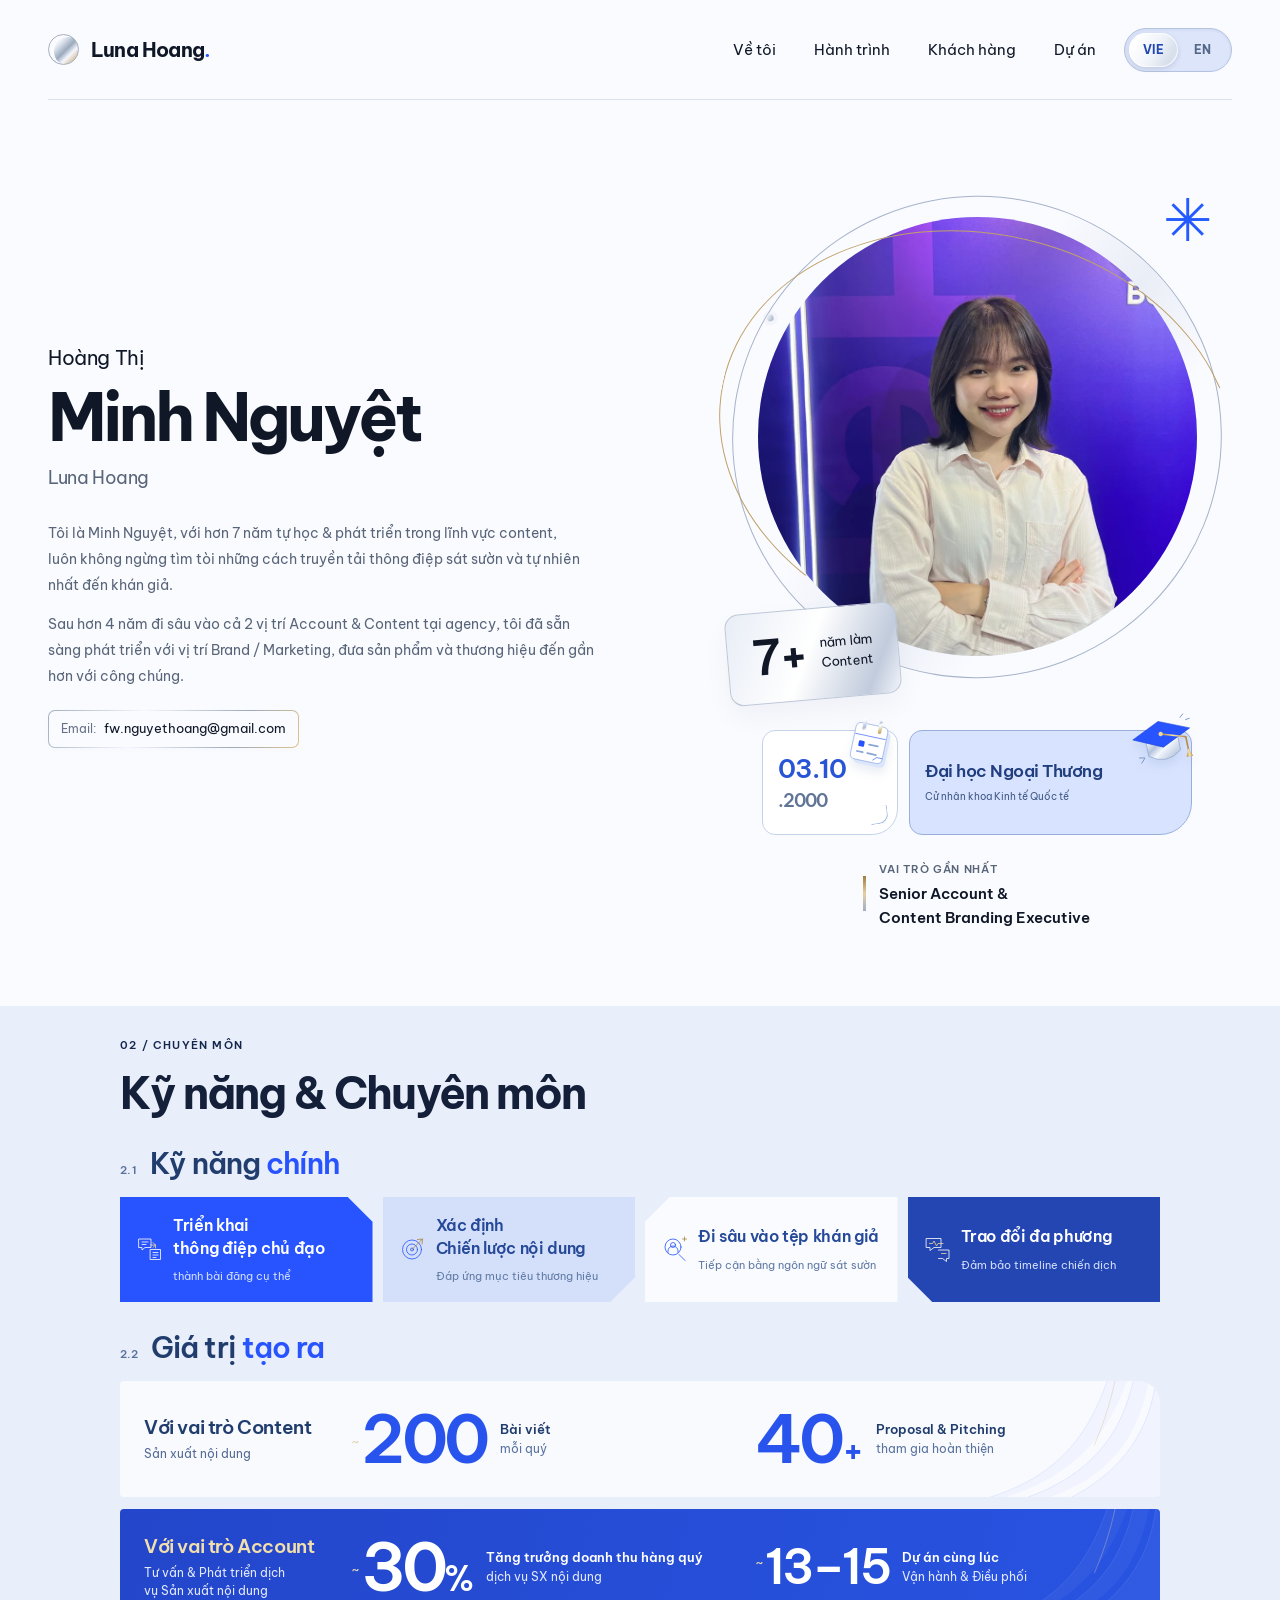
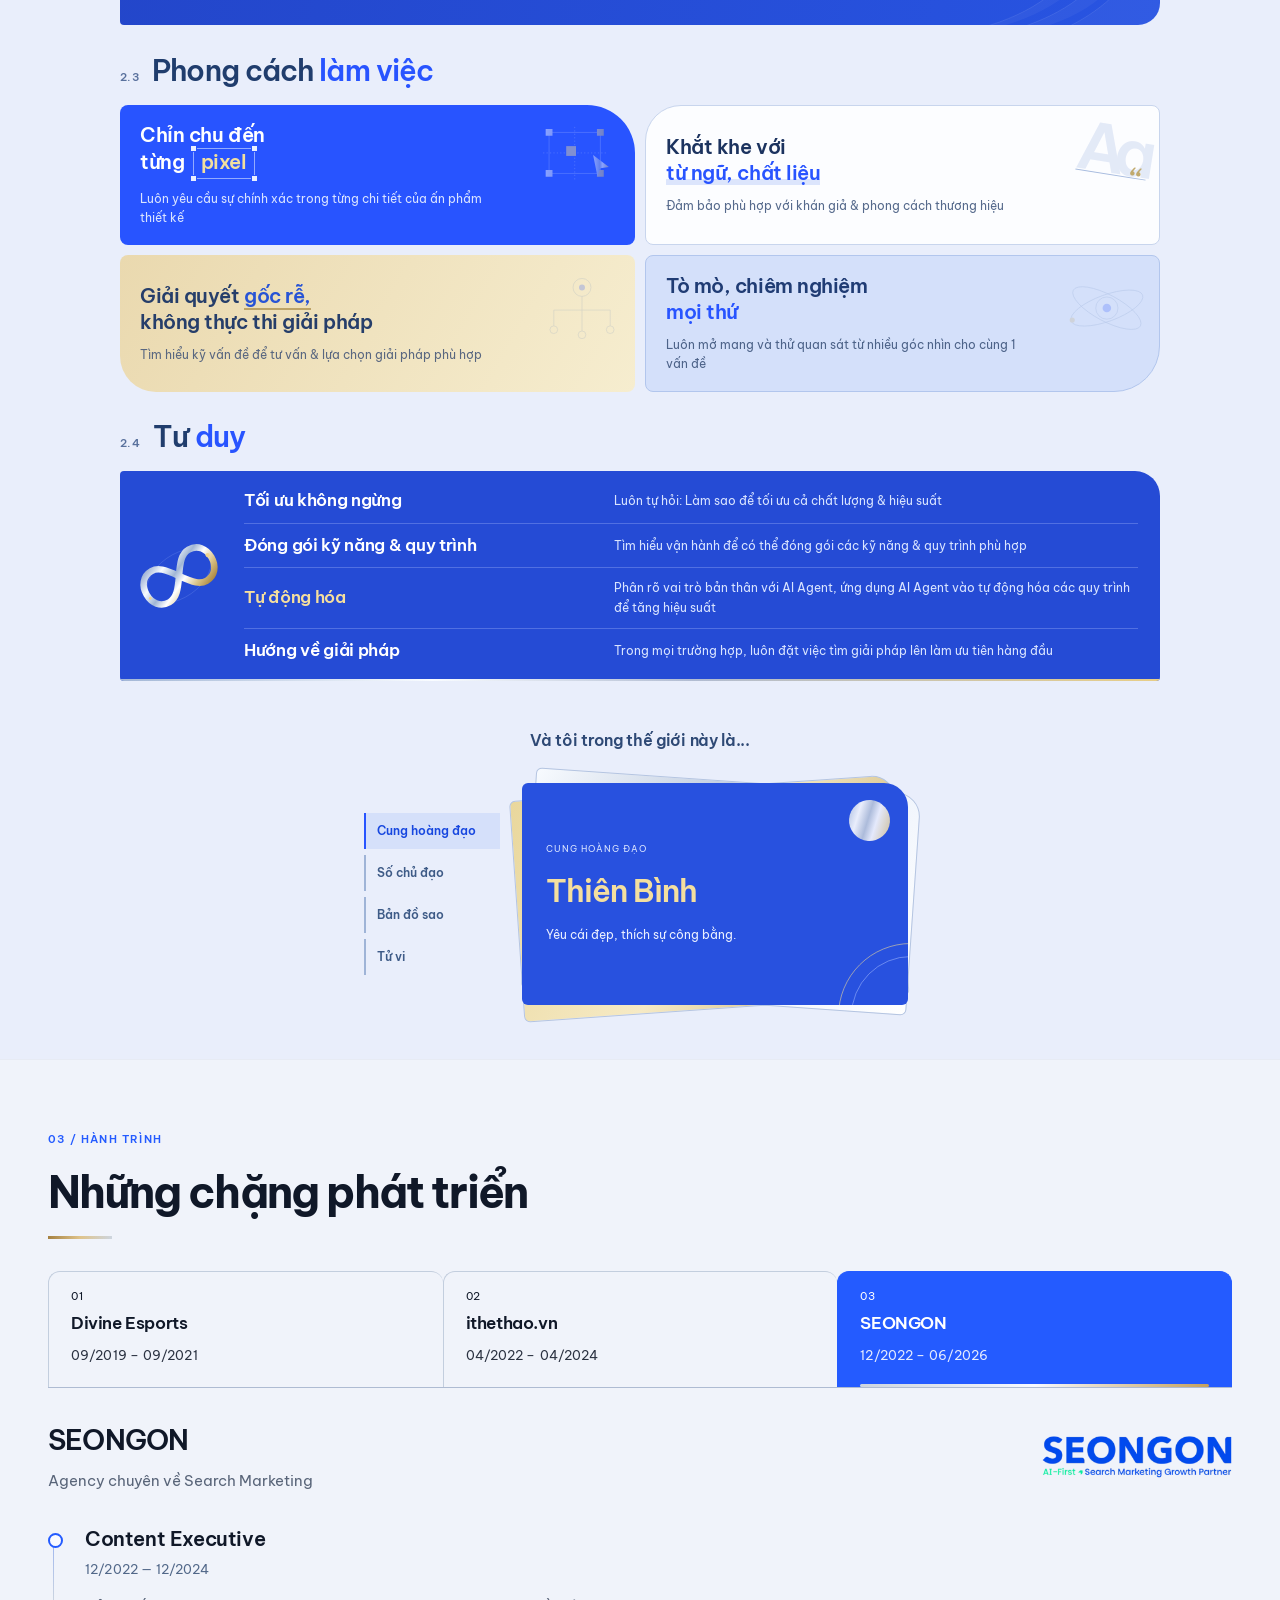
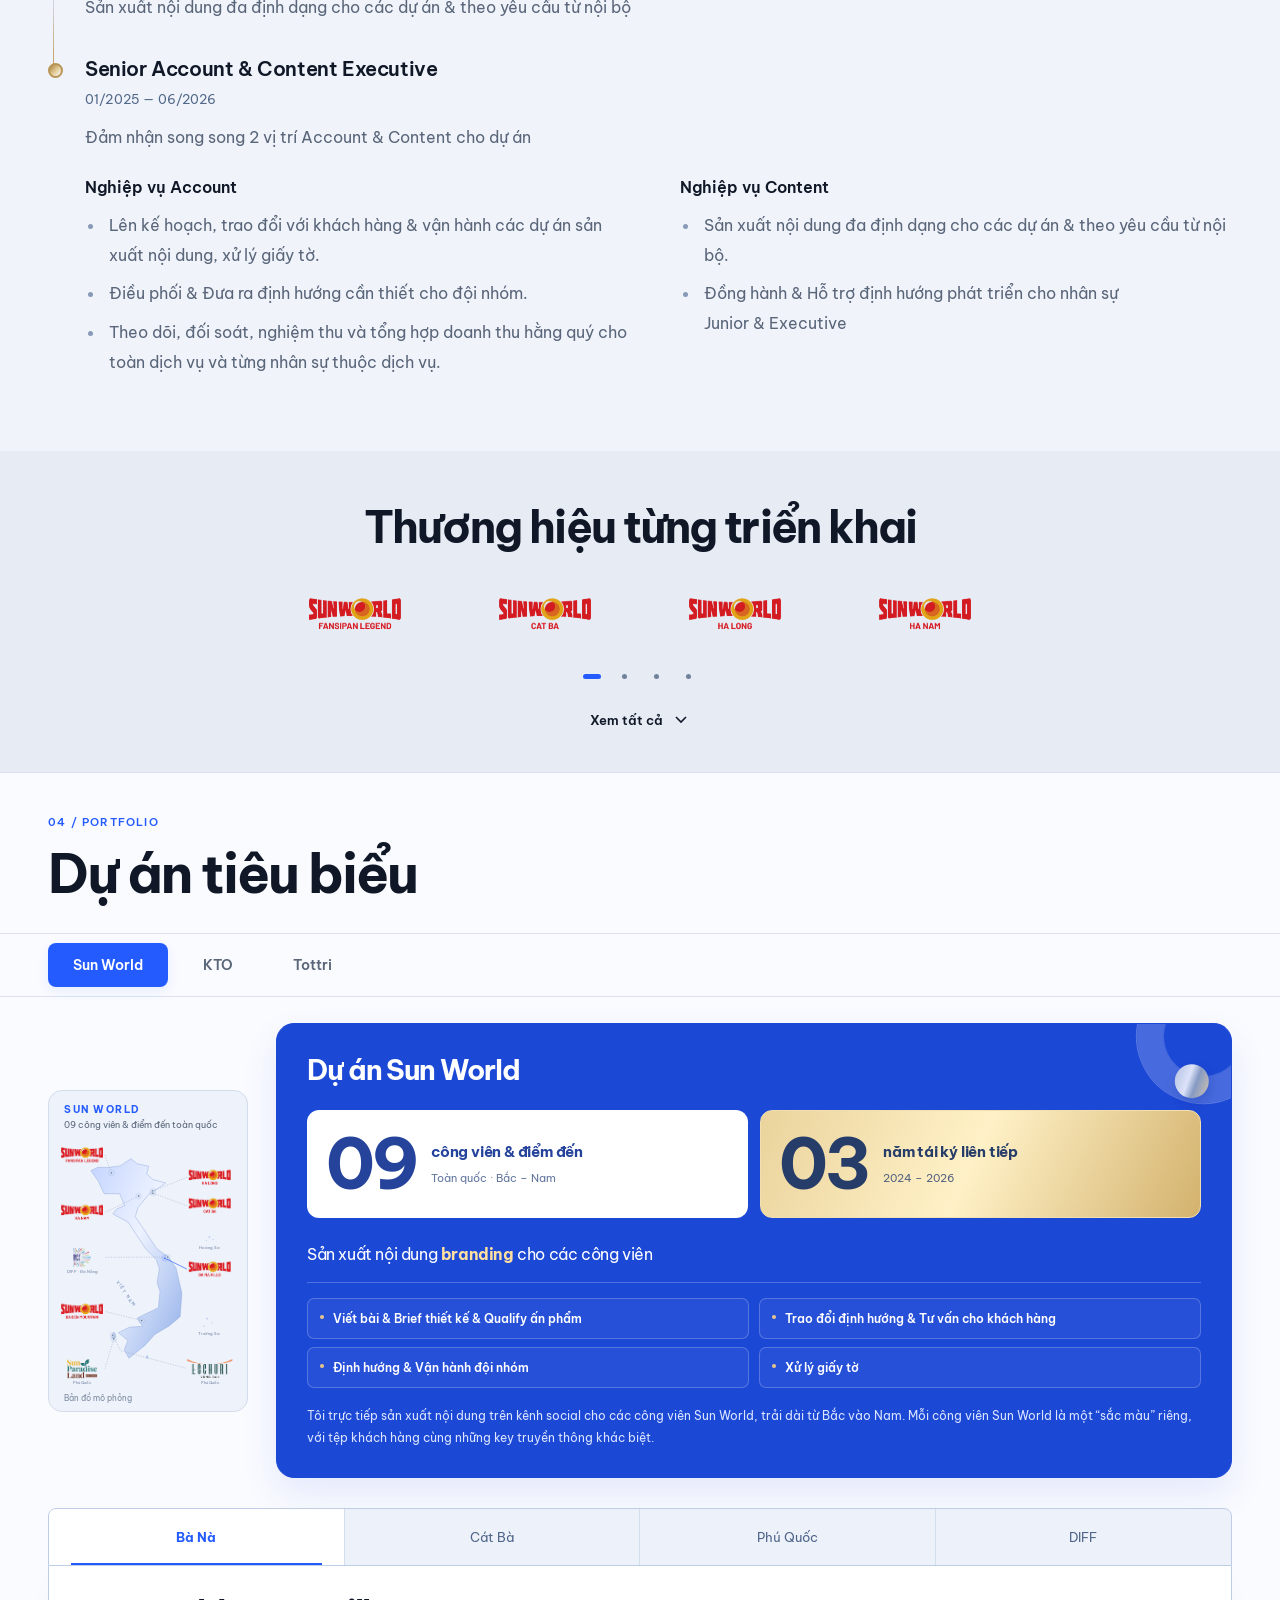
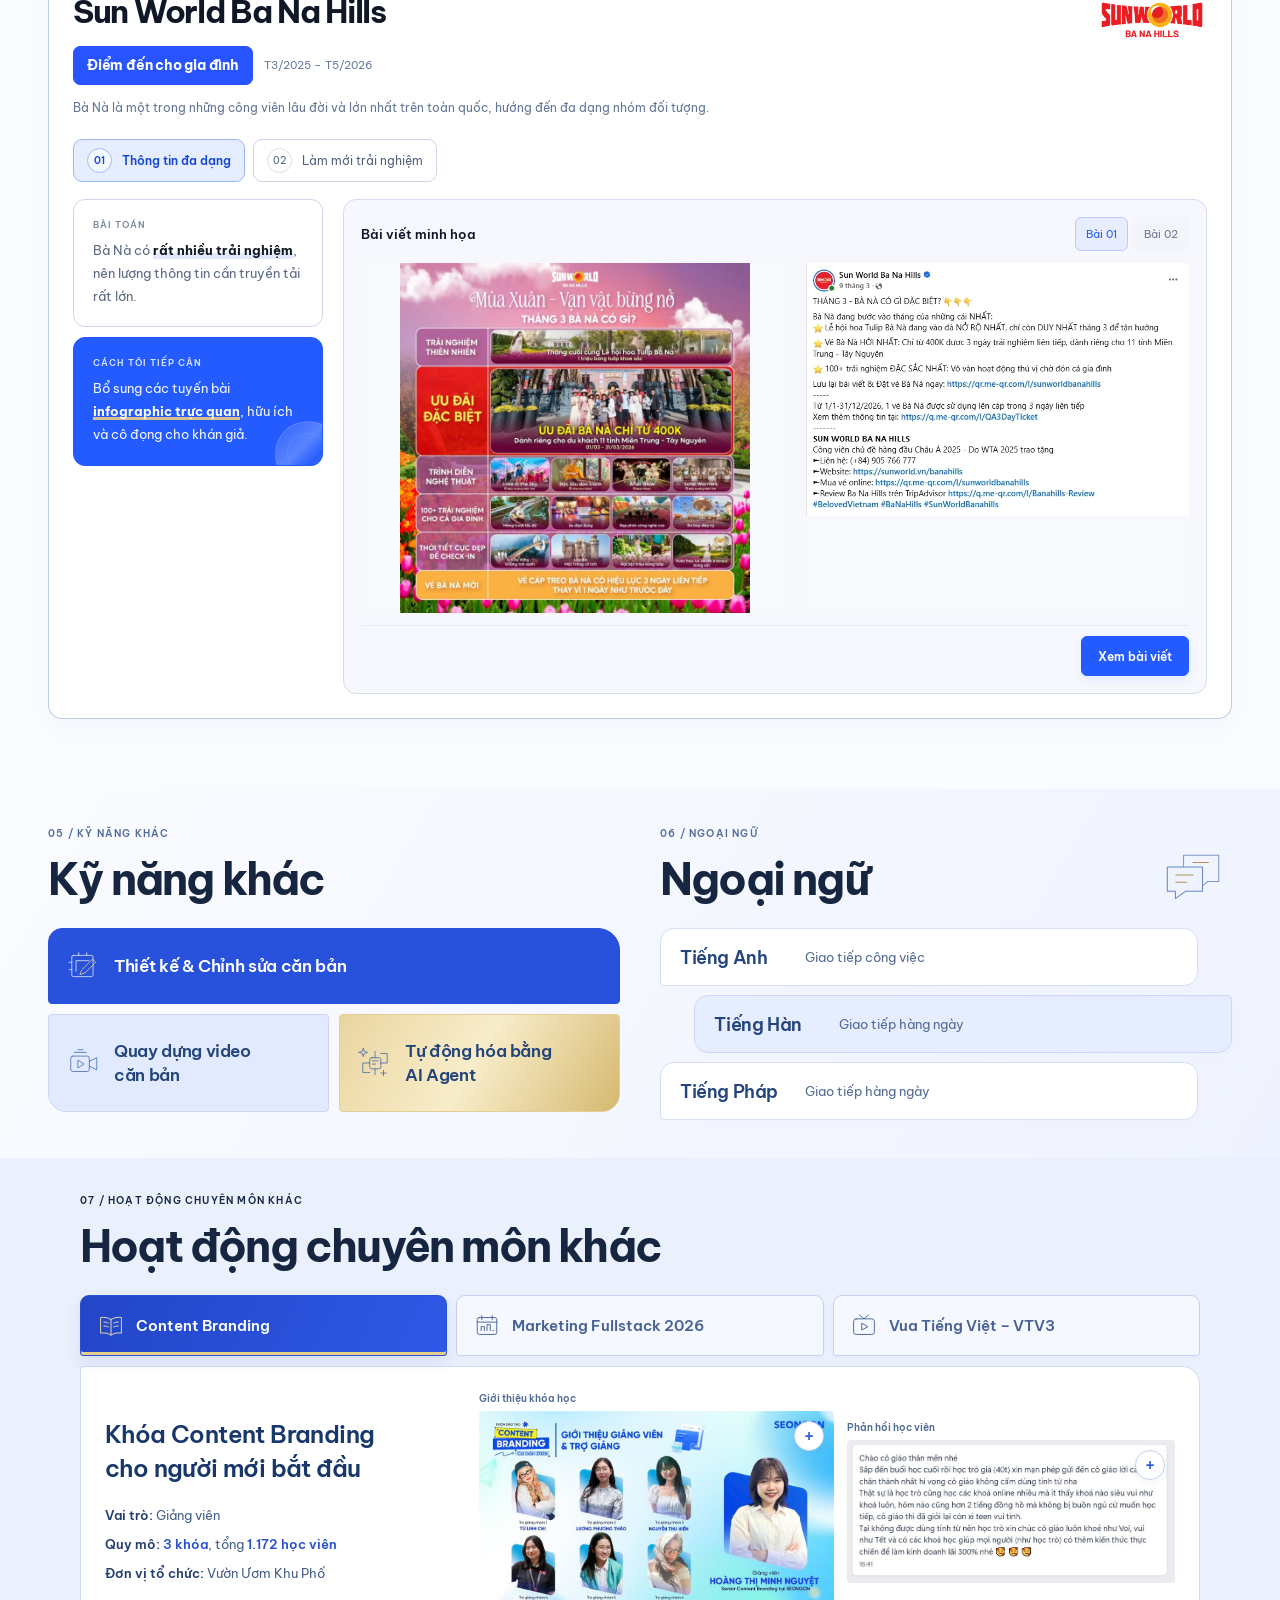
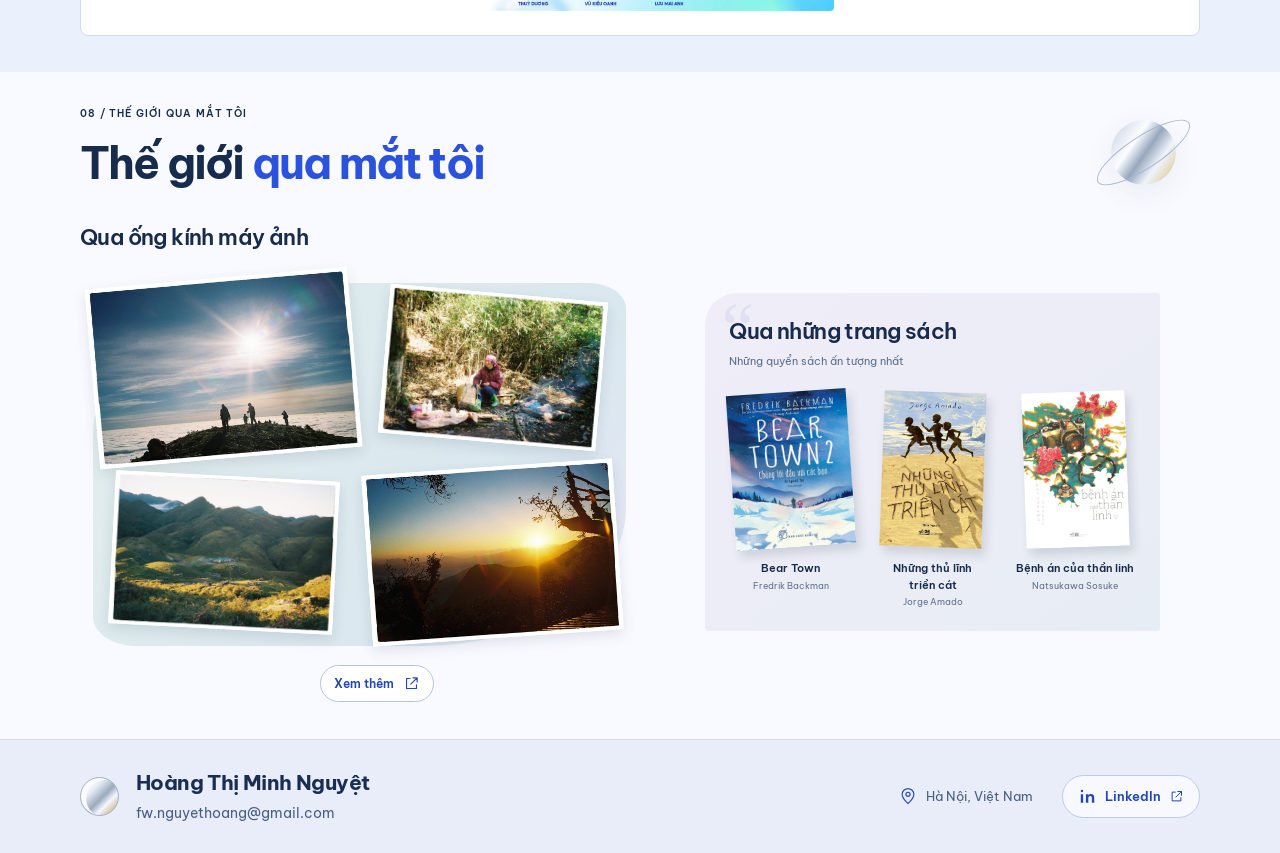
==== commit aa4ef767: "Sửa lại thông tin & update phần giá trị tạo ra" ====
--- a/index.html
+++ b/index.html
@@ -7,21 +7,21 @@
 <link rel="icon" href="assets/moon.svg" type="image/svg+xml">
 <link rel="preload" href="assets/fonts/be-vietnam-9.woff2" as="font" type="font/woff2" crossorigin>
 <link rel="preload" href="assets/fonts/be-vietnam-7.woff2" as="font" type="font/woff2" crossorigin>
-<link rel="stylesheet" href="assets/fonts.css"><script data-language-bootstrap>(() => {
-  // The document language is authoritative, including extensionless hosting URLs.
-  const english = document.documentElement.lang === 'en';
-  const requested = new URLSearchParams(location.search).get('lang');
-  try {
-    if (!english && requested !== 'vi' && (requested === 'en' || localStorage.getItem('portfolio-language') === 'en')) {
-      const url = new URL('index.en.html', location.href);
-      if (location.hostname.endsWith('.chatgpt.site')) url.pathname = url.pathname.replace(/\.html$/, '');
-      url.search = location.search; url.hash = location.hash;
-      location.replace(url.href); return;
-    }
-    localStorage.setItem('portfolio-language', english ? 'en' : 'vi');
-  } catch (_) {}
-})();</script>
-<link rel="stylesheet" href="site.cc1940f435e3.css">
+<link rel="stylesheet" href="assets/fonts.css"><script data-language-bootstrap>(() => {
+  // The document language is authoritative, including extensionless hosting URLs.
+  const english = document.documentElement.lang === 'en';
+  const requested = new URLSearchParams(location.search).get('lang');
+  try {
+    if (!english && requested !== 'vi' && (requested === 'en' || localStorage.getItem('portfolio-language') === 'en')) {
+      const url = new URL('index.en.html', location.href);
+      if (location.hostname.endsWith('.chatgpt.site')) url.pathname = url.pathname.replace(/\.html$/, '');
+      url.search = location.search; url.hash = location.hash;
+      location.replace(url.href); return;
+    }
+    localStorage.setItem('portfolio-language', english ? 'en' : 'vi');
+  } catch (_) {}
+})();</script>
+<link rel="stylesheet" href="site.32f361e0e969.css">
 </head>
 <body>
 <a class="skip" href="#main">Đến nội dung chính</a>
@@ -44,7 +44,7 @@
 </section>
 <section class="about-luna about-usp-section" id="about" aria-labelledby="skills-section-title"><div class="wrap">
 <header class="skills-section-heading"><p class="section-label">02 / CHUYÊN MÔN</p><h2 id="skills-section-title">Kỹ năng &amp; Chuyên môn</h2></header>
-<section class="core-skills expertise-primary" id="core-skills" aria-labelledby="about-title"><header class="expertise-chapter"><span class="expertise-number">2.1</span><h3 id="about-title">Kỹ năng <span>chính</span></h3></header><div class="working-cluster skills-cluster"><div class="core-skill-grid"><article class="core-skill"><svg class="skill-line-art" viewBox="0 0 56 56" aria-hidden="true"><path d="M6 8h24v17H18l-6 5v-5H6zM12 14h12m-12 5h8M29 29h20v20H29zM34 35h10m-10 5h10m-10 5h6"/><path class="icon-accent" d="m29 20 10 0 0 6m-5-11 5 5-5 5"/></svg><h4>Triển khai<br><span class="skill-title-line">thông điệp chủ đạo</span></h4><p>thành bài đăng cụ thể</p></article><article class="core-skill"><svg class="skill-line-art" viewBox="0 0 56 56" aria-hidden="true"><circle cx="26" cy="29" r="19"/><circle cx="26" cy="29" r="11"/><circle cx="26" cy="29" r="3"/><path class="icon-accent" d="m26 29 21-21m-10 1 10-1-1 10"/></svg><h4>Xác định<br><span class="skill-title-line">Chiến lược nội dung</span></h4><p>Đáp ứng mục tiêu thương hiệu</p></article><article class="core-skill"><svg class="skill-line-art" viewBox="0 0 56 56" aria-hidden="true"><circle cx="24" cy="24" r="16"/><circle cx="24" cy="20" r="5"/><path d="M14 35v-3a10 10 0 0 1 20 0v3m2 4 12 12"/><path class="icon-accent" d="M43 8h8m-4-4v8"/></svg><h4>Đi sâu vào tệp khán giả</h4><p>Tiếp cận bằng ngôn ngữ sát sườn</p></article><article class="core-skill"><svg class="skill-line-art" viewBox="0 0 56 56" aria-hidden="true"><path d="M5 7h29v18H20l-8 6v-6H5zM29 30h21v17h-5v6l-8-6h-8"/><path class="icon-accent" d="M11 17h6l3-5 5 10 3-5h10m-3 20h9"/></svg><h4>Trao đổi đa phương</h4><p>Đảm bảo timeline chiến dịch</p></article></div></div></section><section class="expertise-values" aria-labelledby="expertise-values-title"><header class="expertise-chapter"><span class="expertise-number">2.2</span><h3 id="expertise-values-title">Giá trị <span>tạo ra</span></h3></header><div class="value-strip" aria-label="Bốn giá trị tạo ra"><article class="value-item"><div class="value-top"><svg viewBox="0 0 32 32" aria-hidden="true"><path d="M8 3h11l6 6v20H8zM19 3v7h6M12 15h9m-9 5h9m-9 5h6"/></svg><strong><small>~</small>200</strong></div><div class="value-caption"><p>Bài viết</p><span class="value-note">mỗi quý</span></div></article><article class="value-item"><div class="value-top"><svg viewBox="0 0 32 32" aria-hidden="true"><path d="m6 25 20-20M11 5h15v15"/></svg><strong><small>~</small>30<span>%</span></strong></div><div class="value-caption"><p>Tăng trưởng doanh thu hàng quý</p><span class="value-note">dịch vụ SX nội dung</span></div></article><article class="value-item"><div class="value-top"><svg viewBox="0 0 32 32" aria-hidden="true"><rect x="3" y="6" width="26" height="22" rx="2"/><path d="M3 12h26M11 12v16m10-16v16M8 3v6m16-6v6"/></svg><strong>40<span>+</span></strong></div><div class="value-caption"><p>Proposal &amp; Pitching</p><span class="value-note">tham gia hoàn thiện</span></div></article><article class="value-item value-range"><div class="value-top"><svg viewBox="0 0 32 32" aria-hidden="true"><path d="M3 11V6a2 2 0 0 1 2-2h8l4 5h10a2 2 0 0 1 2 2v15a2 2 0 0 1-2 2H5a2 2 0 0 1-2-2V11Zm0 2h26"/></svg><strong><small>~</small>13–15</strong></div><div class="value-caption"><p>Dự án cùng lúc</p><span class="value-note">Vận hành &amp; Điều phối</span></div></article></div></section><section class="expertise-secondary" aria-labelledby="work-values-title">
+<section class="core-skills expertise-primary" id="core-skills" aria-labelledby="about-title"><header class="expertise-chapter"><span class="expertise-number">2.1</span><h3 id="about-title">Kỹ năng <span>chính</span></h3></header><div class="working-cluster skills-cluster"><div class="core-skill-grid"><article class="core-skill"><svg class="skill-line-art" viewBox="0 0 56 56" aria-hidden="true"><path d="M6 8h24v17H18l-6 5v-5H6zM12 14h12m-12 5h8M29 29h20v20H29zM34 35h10m-10 5h10m-10 5h6"/><path class="icon-accent" d="m29 20 10 0 0 6m-5-11 5 5-5 5"/></svg><h4>Triển khai<br><span class="skill-title-line">thông điệp chủ đạo</span></h4><p>thành bài đăng cụ thể</p></article><article class="core-skill"><svg class="skill-line-art" viewBox="0 0 56 56" aria-hidden="true"><circle cx="26" cy="29" r="19"/><circle cx="26" cy="29" r="11"/><circle cx="26" cy="29" r="3"/><path class="icon-accent" d="m26 29 21-21m-10 1 10-1-1 10"/></svg><h4>Xác định<br><span class="skill-title-line">Chiến lược nội dung</span></h4><p>Đáp ứng mục tiêu thương hiệu</p></article><article class="core-skill"><svg class="skill-line-art" viewBox="0 0 56 56" aria-hidden="true"><circle cx="24" cy="24" r="16"/><circle cx="24" cy="20" r="5"/><path d="M14 35v-3a10 10 0 0 1 20 0v3m2 4 12 12"/><path class="icon-accent" d="M43 8h8m-4-4v8"/></svg><h4>Đi sâu vào tệp khán giả</h4><p>Tiếp cận bằng ngôn ngữ sát sườn</p></article><article class="core-skill"><svg class="skill-line-art" viewBox="0 0 56 56" aria-hidden="true"><path d="M5 7h29v18H20l-8 6v-6H5zM29 30h21v17h-5v6l-8-6h-8"/><path class="icon-accent" d="M11 17h6l3-5 5 10 3-5h10m-3 20h9"/></svg><h4>Trao đổi đa phương</h4><p>Đảm bảo timeline chiến dịch</p></article></div></div></section><section class="expertise-values" aria-labelledby="expertise-values-title"><header class="expertise-chapter"><span class="expertise-number">2.2</span><h3 id="expertise-values-title">Giá trị <span>tạo ra</span></h3></header><div class="value-role-grid"><section class="value-role-group" aria-labelledby="value-content-title"><svg class="value-growth-art" viewBox="0 0 360 150" preserveAspectRatio="none" aria-hidden="true" focusable="false"><path class="value-growth-surface" d="M0 170C206 166 268 90 300-25H326C290 102 210 170 0 170Z"/><path class="value-growth-surface" d="M105 170C272 148 318 65 330-25H350C336 90 279 160 105 170Z"/><path class="value-growth-surface" d="M200 170C324 128 354 48 357-25H380V170Z"/><path class="value-growth-contour" d="M0 170C206 166 268 90 300-25M105 170C272 148 318 65 330-25M200 170C324 128 354 48 357-25"/><path class="value-growth-glint" d="M276 83C290 51 300 16 305-12"/></svg><header class="value-role-heading"><h4 id="value-content-title">Với vai trò Content</h4><p>Sản xuất nội dung</p></header><div class="value-strip"><article data-count-target="200" data-count-label="Khoảng 200 bài viết mỗi quý" class="value-item"><div class="value-top"><svg viewBox="0 0 32 32" aria-hidden="true"><path d="M8 3h11l6 6v20H8zM19 3v7h6M12 15h9m-9 5h9m-9 5h6"/></svg><strong><small>~</small>200</strong></div><div class="value-caption"><p>Bài viết</p><span class="value-note">mỗi quý</span></div></article><article data-count-target="40" data-count-label="Tham gia hoàn thiện hơn 40 proposal và pitching" class="value-item"><div class="value-top"><svg viewBox="0 0 32 32" aria-hidden="true"><rect x="3" y="6" width="26" height="22" rx="2"/><path d="M3 12h26M11 12v16m10-16v16M8 3v6m16-6v6"/></svg><strong>40<span>+</span></strong></div><div class="value-caption"><p>Proposal &amp; Pitching</p><span class="value-note">tham gia hoàn thiện</span></div></article></div></section><section class="value-role-group" aria-labelledby="value-account-title"><svg class="value-growth-art" viewBox="0 0 360 150" preserveAspectRatio="none" aria-hidden="true" focusable="false"><path class="value-growth-surface" d="M0 170C206 166 268 90 300-25H326C290 102 210 170 0 170Z"/><path class="value-growth-surface" d="M105 170C272 148 318 65 330-25H350C336 90 279 160 105 170Z"/><path class="value-growth-surface" d="M200 170C324 128 354 48 357-25H380V170Z"/><path class="value-growth-contour" d="M0 170C206 166 268 90 300-25M105 170C272 148 318 65 330-25M200 170C324 128 354 48 357-25"/><path class="value-growth-glint" d="M276 83C290 51 300 16 305-12"/></svg><header class="value-role-heading"><h4 id="value-account-title">Với vai trò Account</h4><p>Tư vấn &amp; Phát triển dịch vụ Sản xuất nội dung</p></header><div class="value-strip"><article data-count-target="30" data-count-label="Khoảng 30 phần trăm tăng trưởng doanh thu hàng quý" class="value-item"><div class="value-top"><svg viewBox="0 0 32 32" aria-hidden="true"><path d="m6 25 20-20M11 5h15v15"/></svg><strong><small>~</small>30<span>%</span></strong></div><div class="value-caption"><p>Tăng trưởng doanh thu hàng quý</p><span class="value-note">dịch vụ SX nội dung</span></div></article><article data-count-target="13,15" data-count-label="Vận hành và điều phối khoảng 13 đến 15 dự án cùng lúc" class="value-item value-range"><div class="value-top"><svg viewBox="0 0 32 32" aria-hidden="true"><path d="M3 11V6a2 2 0 0 1 2-2h8l4 5h10a2 2 0 0 1 2 2v15a2 2 0 0 1-2 2H5a2 2 0 0 1-2-2V11Zm0 2h26"/></svg><strong><small>~</small>13–15</strong></div><div class="value-caption"><p>Dự án cùng lúc</p><span class="value-note">Vận hành &amp; Điều phối</span></div></article></div></section></div></section><section class="expertise-secondary" aria-labelledby="work-values-title">
 <header class="expertise-chapter"><span class="expertise-number">2.3</span><h3 id="work-values-title">Phong cách <span>làm việc</span></h3></header>
 <div class="usp-board" aria-label="Bốn điểm nổi bật trong cách làm việc">
 <article class="usp-piece usp-pixel"><svg class="usp-illustration" viewBox="0 0 220 160" aria-hidden="true"><defs><linearGradient id="usp-metal"><stop stop-color="#fff"/><stop offset=".42" stop-color="#a6b8db"/><stop offset=".6" stop-color="#fff"/><stop offset="1" stop-color="#cfb97e"/></linearGradient></defs><path d="M40 26h120v96H40Z" stroke="currentColor" fill="none"/><path d="M100 13v125M26 74h148" stroke="currentColor" stroke-dasharray="3 5"/><g fill="url(#usp-metal)"><path d="M32 18h16v16H32Zm120 0h16v16h-16ZM32 114h16v16H32Zm120 0h16v16h-16Z"/><path d="m143 79 37 28-20 3-7 18Z"/></g><path d="M80 58h23v23H80Z" fill="#eed89a"/></svg><h4>Chỉn chu đến<br>từng <span class="usp-pixel-word">pixel<i aria-hidden="true"></i></span></h4><p>Luôn yêu cầu sự chính xác trong từng chi tiết của ấn phẩm thiết kế</p></article>
@@ -58,7 +58,7 @@
 <div class="journey-heading"><div><p class="section-label">03 / HÀNH TRÌNH</p><h2 id="journey-title">Những chặng phát triển</h2></div></div>
 <div class="chapter-tabs" role="tablist" aria-label="Chọn chặng hành trình">
 <button class="chapter-tab" id="tab-divine" type="button" role="tab" aria-selected="false" aria-controls="panel-divine" tabindex="-1"><span class="tab-meta">01</span><strong>Divine Esports</strong><span class="tab-years"><span>09/2019 – </span><span>09/2021</span></span></button>
-<button class="chapter-tab" id="tab-media" type="button" role="tab" aria-selected="false" aria-controls="panel-media" tabindex="-1"><span class="tab-meta">02</span><strong>ithethao.vn</strong><span class="tab-years"><span>04/2022 – </span><span>10/2022</span></span></button>
+<button class="chapter-tab" id="tab-media" type="button" role="tab" aria-selected="false" aria-controls="panel-media" tabindex="-1"><span class="tab-meta">02</span><strong>ithethao.vn</strong><span class="tab-years"><span>04/2022 – </span><span>04/2024</span></span></button>
 <button class="chapter-tab" id="tab-seongon" type="button" role="tab" aria-selected="true" aria-controls="panel-seongon"><span class="tab-meta">03</span><strong>SEONGON</strong><span class="tab-years"><span>12/2022 – </span><span>06/2026</span></span></button>
 </div>
 <div class="chapter-panel" id="panel-divine" role="tabpanel" aria-labelledby="tab-divine" hidden>
@@ -69,7 +69,7 @@
 </div>
 <div class="chapter-panel" id="panel-media" role="tabpanel" aria-labelledby="tab-media" hidden>
 <div class="unit-heading"><div><h3>ithethao.vn</h3><p class="company-description">Trang tin thể thao, chuyên mục Esports</p></div><img loading="lazy" class="unit-logo" src="assets/logos/ithethao.webp" alt="Logo ithethao.vn" width="140" height="140" decoding="async"></div>
-<article class="role-entry"><div class="role-heading"><h4>CTV Phóng viên ảnh</h4><p class="role-period">04/2022 — 10/2022</p></div>
+<article class="role-entry"><div class="role-heading"><h4>CTV Phóng viên ảnh</h4><p class="role-period">04/2022 — 04/2024</p></div>
 <ul class="work-list"><li>Lấy tin, phỏng vấn &amp; viết tin bài cho các trang tin điện tử &amp; báo giấy</li><li>Công tác tại các sự kiện &amp; giải đấu lớn: SEA Games 31, Giải vô địch quốc gia PUBG,...</li></ul>
 </article>
 </div>
@@ -177,8 +177,12 @@
 <footer class="contact-footer" id="contact" aria-label="Thông tin liên hệ"><div class="wrap contact-footer-inner"><div class="footer-identity"><span class="moon-mark" aria-hidden="true"></span><div><p class="footer-name">Hoàng Thị Minh Nguyệt</p><p class="footer-email">fw.nguyethoang@gmail.com</p></div></div><div class="footer-connections"><p class="footer-location"><svg viewBox="0 0 24 24" aria-hidden="true"><path d="M19 10c0 5-7 11-7 11S5 15 5 10a7 7 0 1 1 14 0Z"/><circle cx="12" cy="10" r="2.5"/></svg><span>Hà Nội, Việt Nam</span></p><a class="footer-linkedin" href="https://www.linkedin.com/in/nguyethoang310/" target="_blank" rel="noopener noreferrer" aria-label="LinkedIn của Minh Nguyệt, mở tab mới"><svg viewBox="0 0 24 24" aria-hidden="true"><path d="M5 3.5a1.5 1.5 0 1 1 0 3 1.5 1.5 0 0 1 0-3ZM3.5 9h3v11h-3ZM10 9h3v1.5c.7-1.1 1.7-1.8 3.3-1.8 3 0 4.2 1.8 4.2 5V20h-3v-5.8c0-1.8-.5-2.8-2-2.8-1.8 0-2.5 1.2-2.5 3V20h-3Z"/></svg><span>LinkedIn</span><svg class="footer-external" viewBox="0 0 24 24" aria-hidden="true"><path d="M14 4h6v6M20 4l-9 9M10 5H5v14h14v-5"/></svg></a></div></div></footer>
 
 
-
-<script src="app.vi.d5b8b3fb65fd.js" defer></script>
+
+
+
+
+
+<script src="app.vi.42a59ed55e8b.js" defer></script>
 </body></html>
 
 
--- a/site.32f361e0e969.css
+++ b/site.32f361e0e969.css
@@ -0,0 +1,1592 @@
+/* style.css */
+:root{--paper:#fafbff;--ink:#101828;--muted:#596579;--blue:#245bff;--line:#dce2ed;--gold:#a58141;--font:"Be Vietnam Pro",Arial,sans-serif}
+*{box-sizing:border-box}html{scroll-behavior:smooth;scroll-padding-top:28px}body{margin:0;background:var(--paper);color:var(--ink);font-family:var(--font);font-size:16px;font-synthesis:none;-webkit-font-smoothing:antialiased}a{color:inherit;text-decoration:none}button{font:inherit}a,button,summary{-webkit-tap-highlight-color:transparent}a:focus-visible,button:focus-visible,summary:focus-visible{outline:3px solid var(--blue);outline-offset:5px}.wrap{width:min(1240px,calc(100% - 96px));margin-inline:auto}.skip{position:fixed;top:-100px;left:16px;z-index:10;padding:14px;background:var(--ink);color:white}.skip:focus{top:12px}
+.header{height:100px;display:flex;align-items:center;justify-content:space-between;gap:24px;border-bottom:1px solid var(--line)}.brand{font-size:21px;letter-spacing:-.8px;font-weight:700;display:flex;align-items:center;gap:12px;white-space:nowrap}.brand-dot{color:var(--blue);margin-left:-12px}.moon-mark{display:block;flex-shrink:0;width:31px;height:31px;border-radius:50%;background:linear-gradient(135deg,#fff 15%,#e7ecf4 32%,#9baabd 55%,#f4f7ff 70%,#c8a66a 95%);box-shadow:inset 5px 2px 0 var(--paper);border:1px solid #a7b1c2}.header nav{display:flex;gap:38px}.header nav a{font-size:15px;padding:15px 0}.header nav a:hover,.footer>a:nth-child(2):hover{color:var(--blue)}
+.button{display:inline-flex;justify-content:center;align-items:center;gap:32px;border-radius:10px;min-height:56px;padding:16px 23px;font-size:16px;font-weight:600;line-height:1.4;border:1px solid transparent;transition:background .16s,color .16s,transform .16s}.button span{font-size:22px;line-height:1}.button:hover{transform:translateY(-2px)}.button-small{font-size:14px;min-height:46px;padding:11px 18px;gap:25px;background:var(--ink);color:white}.button-primary{background:var(--blue);color:white}.button-primary:hover{background:#1648de}.button-outline{border-color:#a6b1c3;background:transparent}.button-outline:hover{background:#eef2fa}
+.hero{display:grid;grid-template-columns:1.25fr 1fr;gap:36px;align-items:center;padding-top:64px;padding-bottom:76px}.section-label{font-size:12px;letter-spacing:1.3px;font-weight:600;margin:0 0 27px;display:flex;align-items:center;gap:10px}.label-dot{height:8px;width:8px;background:var(--blue);border-radius:50%;flex-shrink:0}.hero h1{font-size:clamp(45px,5.15vw,76px);font-weight:700;letter-spacing:-3.8px;line-height:1.23;margin:0 0 9px}.hero h1>span{display:block}.hero h1 .name-prefix{font-size:20px;letter-spacing:-.4px;font-weight:400;margin-bottom:5px}.name-dot{color:var(--blue)}.english-name{font-size:18px;color:var(--muted);margin:0 0 32px;letter-spacing:-.4px}.hero-statement{font-size:clamp(24px,2.35vw,33px);letter-spacing:-1.1px;font-weight:600;line-height:1.5;margin:0 0 19px}.hero-statement>span{color:var(--blue)}.bio{max-width:555px;color:var(--muted);font-size:16px;line-height:1.85;margin:0}.bio strong{font-weight:600;color:var(--ink)}.hero-actions{display:flex;gap:12px;flex-wrap:wrap;margin-top:28px}.email-box{display:flex;align-items:center;flex-wrap:wrap;column-gap:12px;row-gap:4px;margin-top:15px;min-height:44px}.email-box a{font-size:14px;color:#4b566b}.email-box a:hover{color:var(--blue)}.copy-email{border:0;background:none;color:var(--muted);cursor:pointer;display:flex;align-items:center;justify-content:center;width:44px;height:44px;padding:10px;border-radius:6px}.copy-email:hover{color:var(--blue);background:#245bff0b}#copy-status{font-size:12px;color:var(--blue);width:100%}
+.hero-visual{min-width:0;padding-top:5px}.portrait-stage{position:relative;aspect-ratio:1/1.05;display:grid;place-items:center;isolation:isolate}.portrait-frame{margin:0;position:relative;width:86%;aspect-ratio:1;border-radius:50%;overflow:hidden;background:#dfe7ff;z-index:1}.portrait{width:100%;height:100%;display:block;object-fit:cover;object-position:50% 48%;transform:scale(1.08)}.orbit{position:absolute;inset:5% 2%;border-radius:50%;pointer-events:none}.orbit-one{transform:rotate(-25deg);border:1px solid #a6b3c9;background:linear-gradient(140deg,#ffffff00 40%,#b5c2d83b 55%,#fff0 70%);z-index:0}.orbit-two{inset:12% -1%;transform:rotate(28deg);border:1px solid #c0a16a;z-index:2;clip-path:polygon(0 0,100% 0,100% 20%,15% 100%,0 100%)}.orbit-star{position:absolute;right:4%;top:4%;font-size:59px;color:var(--blue);z-index:3;line-height:1}.experience-stamp{position:absolute;bottom:1%;left:1%;z-index:3;display:flex;align-items:center;gap:15px;background:linear-gradient(115deg,#e8edf6,#fff 47%,#c1cbdc 84%,#f2f5fb);border:1px solid #bdc7d7;padding:16px 24px;border-radius:14px;box-shadow:0 12px 28px #1018280b;transform:rotate(-5deg)}.experience-stamp strong{font-size:48px;font-weight:600;letter-spacing:-3px;line-height:1.2}.experience-stamp span{font-size:13px;line-height:1.5}.role-note{display:flex;align-items:center;gap:13px;margin:28px auto 0;width:max-content;max-width:100%}.role-marker{height:35px;width:3px;background:linear-gradient(#9f7c3f,#e5cfa3,#a0afc6)}.micro-label{font-size:10px;font-weight:600;color:var(--muted);letter-spacing:1px}.role-note p{font-size:15px;line-height:1.6;margin:5px 0 0;font-weight:600}
+.journey{padding:72px 0 64px;background:#f0f3fa;border-top:1px solid #e7ebf4}.journey-heading{display:flex;align-items:flex-end;justify-content:space-between;gap:48px;margin-bottom:38px}.journey-heading .section-label{color:var(--blue);margin-bottom:18px}h2{font-size:clamp(32px,3.7vw,49px);font-weight:600;line-height:1.3;letter-spacing:-2px;margin:0}h2>span{color:var(--blue)}.journey-lead{font-size:15px;line-height:1.8;color:var(--muted);max-width:310px;margin:0 0 5px}.chapter-tabs{display:grid;grid-template-columns:repeat(3,minmax(0,1fr));border-bottom:1px solid #aebbd2;gap:0}.chapter-tab{text-align:left;cursor:pointer;background:none;color:var(--ink);padding:21px 24px 25px;border:0;border-top:1px solid #c3cede;border-left:1px solid #c3cede;position:relative;border-radius:12px 12px 0 0;transition:background .16s,color .16s}.chapter-tab:last-child{border-right:1px solid #c3cede}.chapter-tab[aria-selected=true]{background:var(--blue);border-color:var(--blue);color:#fff}.chapter-tab:hover:not([aria-selected=true]){background:#e2e9f8}.tab-meta{font-size:11px;letter-spacing:.7px;display:flex;align-items:center;justify-content:space-between;margin-bottom:14px}.tab-arrow{font-size:25px;line-height:1}.chapter-tab strong{display:block;font-size:25px;font-weight:600;letter-spacing:-1px;line-height:1.4}.tab-years{font-size:13px;display:block;margin-top:8px;opacity:.8}.chapter-panel{padding:35px 0 0}.chapter-panel[hidden]{display:none}.panel-title{display:grid;grid-template-columns:1fr 1fr;gap:60px;align-items:start}.panel-date{font-size:12px;color:var(--muted);margin:0 0 13px;letter-spacing:.3px}h3{font-size:30px;font-weight:600;line-height:1.4;letter-spacing:-1px;margin:0}.career-progression{display:grid;grid-template-columns:1fr 25px 1.4fr;gap:12px;padding-top:5px}.career-progression>div>span{font-size:11px;color:var(--muted)}.career-progression p{font-size:14px;line-height:1.6;font-weight:600;margin:9px 0 0}.progress-arrow{color:var(--blue);padding-top:29px}.dual-label{display:flex;align-items:center;gap:10px;margin:30px 0 20px;font-size:13px;color:var(--muted)}.dual-label>span{font-size:22px;color:var(--blue)}.discipline-grid{display:grid;grid-template-columns:1fr 1fr;gap:48px;border-top:1px solid #cdd6e5;padding-top:22px}.discipline h4{font-size:25px;font-weight:600;letter-spacing:-.5px;margin:0 0 13px;display:flex;align-items:center;gap:14px}.discipline h4>span{font-size:11px;letter-spacing:0;color:var(--gold);font-weight:400}.discipline>p{font-size:16px;line-height:1.85;color:var(--muted);margin:0 0 16px}.scope-details{border-top:1px solid #cdd6e5;margin-top:18px}.scope-details summary{min-height:52px;cursor:pointer;display:flex;align-items:center;justify-content:space-between;gap:15px;font-size:14px;font-weight:600;color:var(--blue);list-style:none}.scope-details summary::-webkit-details-marker{display:none}.scope-details summary span{font-size:25px;font-weight:400}.scope-details[open] summary span{transform:rotate(45deg)}ul{padding-left:20px;margin:5px 0 10px}li{font-size:15px;line-height:1.8;color:var(--muted);padding-left:4px;margin:10px 0}li::marker{color:#879ab8}.panel-role{padding-top:5px}.panel-role>p{font-size:20px;font-weight:600;margin:0 0 12px}.panel-role>span{font-size:14px;color:var(--muted);line-height:1.8}.chapter-body{display:grid;grid-template-columns:1fr 1fr;gap:60px;margin-top:30px}.chapter-summary{font-size:20px;line-height:1.8;letter-spacing:-.4px;color:var(--muted);margin:0}.skill-chips{display:flex;gap:9px;flex-wrap:wrap}.skill-chips>span{padding:10px 12px;border:1px solid #bbc9dd;border-radius:6px;font-size:12px;color:#465773}.event-highlight{padding-top:25px}.event-highlight>span{font-size:10px;letter-spacing:1px;color:var(--muted)}.event-highlight strong{display:block;font-size:27px;color:var(--blue);margin-top:8px;font-weight:600}.event-highlight p{font-size:14px;color:var(--muted)}.footer{padding-block:30px;display:flex;align-items:center;justify-content:space-between;gap:20px}.footer>a:nth-child(2){font-size:15px}.footer>a:nth-child(2)>span{color:var(--blue);margin-left:15px;font-size:22px}.footer>span{font-size:12px;color:var(--muted)}
+@media(max-width:1100px){.wrap{width:calc(100% - 64px)}.hero{gap:28px;grid-template-columns:1.2fr 1fr;padding-block:50px}.hero h1{font-size:59px;letter-spacing:-3px}.hero-statement{font-size:27px}.bio{font-size:15px}.button{font-size:15px;gap:23px;padding-inline:18px}.experience-stamp{padding:13px 18px}.experience-stamp strong{font-size:40px}.role-note p{font-size:13px}.panel-title,.chapter-body{gap:36px}.career-progression{grid-template-columns:1fr;gap:3px}.progress-arrow{padding-top:0;font-size:18px}.career-progression p{margin:3px 0 8px;font-size:13px}.journey-lead{max-width:260px;font-size:14px}.chapter-tab strong{font-size:23px}.tab-meta{font-size:10px}.chapter-tab{padding-inline:20px}}
+@media(max-width:800px){.hero{grid-template-columns:1.15fr 1fr;gap:15px}.hero h1{font-size:49px;letter-spacing:-2.5px}.hero h1 .name-prefix{font-size:18px}.hero-statement{font-size:23px;letter-spacing:-.8px}.bio{font-size:14px}.english-name{font-size:16px;margin-bottom:24px}.section-label{font-size:10px;letter-spacing:.8px}.hero-actions{gap:10px}.hero-actions .button{min-height:50px;font-size:14px;padding:13px;gap:14px}.email-box a{font-size:12px}.role-note p{font-size:12px}.micro-label{font-size:9px}.experience-stamp{padding:10px 14px;gap:10px}.experience-stamp strong{font-size:34px}.experience-stamp span{font-size:11px}.orbit-star{font-size:45px}.journey-heading{gap:25px}.journey-lead{max-width:210px}.chapter-tab{padding:17px 15px 20px}.chapter-tab strong{font-size:20px}.tab-meta{font-size:9px}.panel-title{gap:30px}h3{font-size:27px}.discipline-grid{gap:30px}.discipline>p{font-size:14px}.chapter-summary{font-size:17px}.footer .brand{font-size:18px}}
+@media(max-width:620px){.wrap{width:calc(100% - 40px)}.header{height:84px;gap:12px}.brand{font-size:19px;gap:9px}.moon-mark{width:27px;height:27px}.brand-dot{margin-left:-9px}.header nav{display:none}.header-contact{display:inline-flex;min-height:44px;font-size:13px;padding:10px 14px;gap:15px}.hero{grid-template-columns:1fr;padding-top:35px;padding-bottom:38px;gap:28px}.section-label{font-size:10px;letter-spacing:.7px;margin-bottom:21px}.hero h1{font-size:clamp(43px,10.7vw,65px);letter-spacing:-2.3px;line-height:1.35}.hero h1 .name-prefix{font-size:18px;margin-bottom:3px}.english-name{font-size:17px;margin-bottom:23px}.hero-statement{font-size:27px;letter-spacing:-1px;margin-bottom:14px;line-height:1.5}.bio{font-size:15px;line-height:1.85;max-width:none}.hero-actions{display:grid;grid-template-columns:1.25fr 1fr;gap:10px;margin-top:24px}.hero-actions .button{font-size:14px;min-height:54px;gap:12px;padding:13px 12px}.email-box{margin-top:10px;gap:3px 8px}.email-box a{font-size:13px}.hero-visual{max-width:410px;width:100%;margin:auto;display:flex;flex-direction:column}.portrait-stage{width:90%;align-self:center;aspect-ratio:1/1;max-width:350px}.portrait-frame{width:84%}.orbit-star{font-size:45px}.experience-stamp{left:-1%;bottom:0;padding:11px 19px}.experience-stamp strong{font-size:37px}.experience-stamp span{font-size:11px}.role-note{margin-top:23px}.role-note p{font-size:14px}.micro-label{font-size:10px}.journey{padding:40px 0}.journey-heading{display:block;margin-bottom:27px}.journey-heading .section-label{margin-bottom:15px}h2{font-size:32px;line-height:1.4;letter-spacing:-1.5px}.journey-lead{max-width:none;font-size:13px;margin:16px 0 0}.chapter-tabs{gap:0}.chapter-tab{padding:14px 10px 17px;border-radius:8px 8px 0 0}.tab-meta{font-size:8px;letter-spacing:0;margin-bottom:11px}.tab-meta>span:first-child{max-width:63px;line-height:1.7}.tab-arrow{font-size:19px}.chapter-tab strong{font-size:14px;letter-spacing:-.3px;line-height:1.5}.tab-years{font-size:10px;margin-top:7px}.chapter-panel{padding-top:25px}.panel-title{grid-template-columns:1fr;gap:22px}.panel-date{font-size:11px;margin-bottom:12px}h3{font-size:27px;letter-spacing:-1px}.career-progression{grid-template-columns:1fr 16px 1.4fr;gap:7px;padding-top:17px;border-top:1px solid var(--line)}.career-progression>div>span{font-size:9px}.career-progression p{font-size:12px;line-height:1.7;margin:6px 0 0}.progress-arrow{padding-top:30px}.dual-label{font-size:12px;margin:22px 0 15px;gap:9px}.discipline-grid{grid-template-columns:1fr;gap:23px;padding-top:19px}.discipline+.discipline{padding-top:22px;border-top:1px solid #cdd6e5}.discipline h4{font-size:24px;margin-bottom:10px}.discipline>p{font-size:15px;line-height:1.8;margin-bottom:9px}.scope-details{margin-top:13px}.scope-details summary{font-size:13px;min-height:50px}li{font-size:14px;line-height:1.8}.panel-role{padding-top:0}.panel-role>p{font-size:18px}.panel-role>span{font-size:13px}.chapter-body{grid-template-columns:1fr;gap:22px;margin-top:22px}.chapter-summary{font-size:17px}.skill-chips{gap:7px}.skill-chips>span{font-size:11px;padding:9px 10px}.event-highlight{padding-top:17px}.footer{flex-wrap:wrap;gap:22px 10px;padding-block:25px}.footer .brand{font-size:17px}.footer>a:nth-child(2){font-size:13px}.footer>span{width:100%;font-size:11px}}
+@media(max-width:359px){.wrap{width:calc(100% - 32px)}.hero h1{font-size:41px;letter-spacing:-2.2px}.hero-actions .button{font-size:12px;gap:8px}.tab-meta{font-size:7px}.chapter-tab{padding-inline:8px}.chapter-tab strong{font-size:12px}.tab-years{font-size:9px}.hero-statement{font-size:25px}.email-box a{font-size:12px}}
+@media(prefers-reduced-motion:reduce){html{scroll-behavior:auto}*,*:before,*:after{animation:none!important;transition:none!important}}
+/* Keep the metallic orbits inside the layout at all viewport widths. */
+.orbit-one{transform:rotate(-12deg)}.orbit-two{transform:rotate(12deg)}.hero-copy{min-width:0}
+@media(max-width:420px){.hero-actions{grid-template-columns:1fr}.hero-actions .button{font-size:16px;justify-content:space-between;padding-inline:20px;min-height:54px}.email-box a{font-size:14px}}
+.email-box{display:flex;flex-wrap:wrap;gap:8px 12px;padding:18px 20px;margin-top:25px;background:linear-gradient(var(--paper),var(--paper)) padding-box,linear-gradient(115deg,#a2aebe,#f5f7ff 36%,#9daabc 75%,#dfc38a) border-box;border:1px solid transparent;border-radius:10px;width:fit-content;max-width:100%;font-size:15px;line-height:1.7}.email-label{color:var(--muted)}.email-address{user-select:all;overflow-wrap:anywhere}.hero .bio{font-size:16px;line-height:1.9}.career-progression{grid-template-columns:1fr 1fr;gap:48px;padding-top:7px}.career-progression .stage-scope{font-size:14px;font-weight:400;line-height:1.8;color:var(--muted);margin-top:12px}.discipline-grid{margin-top:28px}.company-description{font-size:15px;color:var(--muted);line-height:1.8;margin-top:8px}.work-list{margin-top:22px;max-width:900px}.discipline h4{font-size:23px}.discipline li,.work-list li{font-size:15px;line-height:1.9}.footer>span{width:auto}
+@media(max-width:620px){.email-box{padding:15px 16px;font-size:14px;gap:5px 8px}.hero .bio{font-size:15px;line-height:1.9}.career-progression{grid-template-columns:1fr;gap:20px;border:0;padding-top:0}.career-progression>div>span{font-size:12px}.career-progression p{font-size:15px}.career-progression .stage-scope{font-size:14px}.discipline h4{font-size:22px}.discipline-grid{margin-top:24px}.chapter-tab .tab-meta{font-size:11px}.chapter-tab strong{font-size:14px}.footer>span{width:auto}.journey h2{font-size:31px}}
+
+/* Small, compositor-friendly interactions. No animation is required to read content. */
+.bio>p{margin:0}.bio>p+p{margin-top:17px}
+.header nav a{position:relative;transition:color .2s}
+.header nav a:after{content:"";position:absolute;left:0;right:0;bottom:6px;height:2px;background:var(--blue);transform:scaleX(0);transform-origin:left;transition:transform .22s}
+.header nav a:hover:after,.header nav a:focus-visible:after{transform:scaleX(1)}
+.brand .moon-mark{transition:transform .4s}
+.brand:hover .moon-mark{transform:rotate(-20deg)}
+.email-box{position:relative;isolation:isolate;overflow:hidden;transition:box-shadow .25s,border-color .25s}
+.email-box:after{content:"";position:absolute;z-index:-1;inset:0;background:linear-gradient(105deg,transparent 20%,#cdd5df55 42%,#ffffffc9 50%,#dfc38a22 58%,transparent 78%);transform:translateX(-130%);pointer-events:none}
+.email-box:hover{box-shadow:0 5px 18px #25365e0b}
+.email-box:hover:after{animation:metallic-sweep 1s ease-out both}
+.portrait{transition:transform .65s cubic-bezier(.2,.7,.3,1)}
+.orbit:after{content:"";position:absolute;width:7px;height:7px;border-radius:50%;background:linear-gradient(135deg,#fff,#9cabc3);top:16%;left:13%;box-shadow:0 0 0 4px #cdd5df25}
+.orbit-two:after{background:linear-gradient(135deg,#f4e4c3,#aa7c30);top:auto;left:auto;bottom:16%;right:12%;width:5px;height:5px}
+.orbit-star{animation:star-turn 45s linear infinite}
+.experience-stamp{animation:stamp-float 7s ease-in-out infinite}
+.chapter-tab{transition:background .2s,color .2s,box-shadow .2s}
+.chapter-tab:after{content:"";position:absolute;bottom:0;left:22px;right:22px;height:3px;border-radius:2px;background:linear-gradient(90deg,#cdd5df,#f8faff,#c6a15b);transform:scaleX(0);transform-origin:left;transition:transform .28s}
+.chapter-tab[aria-selected=true]:after{transform:scaleX(1)}
+.chapter-tab strong{transition:transform .22s}
+.chapter-tab:active{box-shadow:inset 0 0 0 2px #a8bbec}
+.journey h2{position:relative;padding-bottom:18px}
+.journey h2:after{content:"";position:absolute;left:0;bottom:0;width:64px;height:3px;background:linear-gradient(90deg,#a58141,#dfc38a,#cdd5df)}
+.discipline{transition:background .25s}
+.effects-paused .experience-stamp,.effects-paused .orbit-star{animation-play-state:paused}
+@media(hover:hover) and (pointer:fine){.portrait-stage:hover .portrait{transform:scale(1.12)}.chapter-tab:hover strong{transform:translateY(-3px)}.discipline:hover h4{color:var(--blue)}}
+@keyframes metallic-sweep{to{transform:translateX(130%)}}
+@keyframes star-turn{to{transform:rotate(360deg)}}
+@keyframes stamp-float{0%,100%{transform:translateY(0) rotate(-5deg)}50%{transform:translateY(-5px) rotate(-3deg)}}
+@media(prefers-reduced-motion:reduce){.portrait,.brand .moon-mark,.chapter-tab strong{transform:none!important}.experience-stamp{transform:rotate(-5deg)}.email-box:after{display:none}}
+
+
+
+/* Shared hierarchy: section > organization > role > discipline > body > metadata. */
+:root{--type-section:44px;--type-unit:28px;--type-role:20px;--type-discipline:16px;--type-body:16px;--type-meta:13px}
+.brand{font-size:20px}.header nav a{font-size:15px}.role-note p{font-size:15px;font-weight:600}.micro-label{font-size:11px;letter-spacing:.7px}
+.section-label{font-size:11px;letter-spacing:1.2px;font-weight:600}
+.journey h2{font-size:var(--type-section);font-weight:700;line-height:1.3;letter-spacing:-1.8px}
+.journey-heading{margin-bottom:32px}
+.chapter-tab{padding:17px 22px 20px}
+.chapter-tab strong{font-size:17px;line-height:1.5;letter-spacing:-.4px;font-weight:600}
+.chapter-tab .tab-meta{font-size:11px;margin-bottom:8px;letter-spacing:.5px}
+.chapter-panel{padding-top:32px}
+.unit-heading{margin-bottom:26px}
+.unit-heading h3{font-size:var(--type-unit);font-weight:600;line-height:1.35;letter-spacing:-.8px;margin:0}
+.unit-heading .company-description{font-size:15px;line-height:1.7;font-weight:400;color:var(--muted);margin:9px 0 0;max-width:680px}
+.role-entry{border-top:1px solid #cdd6e5;padding-top:23px;margin-top:0}
+.role-entry+.role-entry{margin-top:27px}
+.role-heading{display:grid;grid-template-columns:minmax(0,1fr) auto;align-items:baseline;gap:12px 32px}
+.role-entry h4{font-size:var(--type-role);font-weight:600;line-height:1.5;letter-spacing:-.4px;margin:0}
+.role-period{font-size:var(--type-meta);line-height:1.7;letter-spacing:.15px;font-weight:400;color:var(--muted);margin:0;white-space:nowrap}
+.role-entry .stage-scope{font-size:var(--type-body);font-weight:400;line-height:1.8;color:var(--muted);margin:13px 0 0;max-width:900px}
+.role-entry .work-list{margin:14px 0 0;max-width:950px}
+.role-entry li{font-size:var(--type-body);font-weight:400;line-height:1.85;margin:9px 0}
+.role-entry .discipline-grid{margin-top:23px;padding-top:0;border-top:0;gap:42px}
+.discipline h5{font-size:var(--type-discipline);line-height:1.6;font-weight:600;letter-spacing:0;margin:0 0 11px;color:var(--ink);transition:color .2s}
+.discipline ul{margin-top:0}
+@media(hover:hover) and (pointer:fine){.discipline:hover h5{color:var(--blue)}}
+@media(max-width:1100px){:root{--type-section:40px;--type-unit:27px;--type-role:19px;--type-body:15px}.role-heading{gap:12px 20px}}
+@media(max-width:800px){:root{--type-section:36px;--type-unit:26px;--type-role:18px}.role-heading{grid-template-columns:1fr;gap:6px}.role-entry .discipline-grid{gap:26px}.chapter-tab strong{font-size:16px}}
+@media(max-width:620px){:root{--type-section:32px;--type-unit:25px;--type-role:18px;--type-discipline:15px;--type-body:15px;--type-meta:12px}.journey h2{font-size:var(--type-section);letter-spacing:-1.2px}.unit-heading{margin-bottom:22px}.unit-heading .company-description{font-size:14px}.chapter-panel{padding-top:27px}.chapter-tab{padding:13px 10px 17px}.chapter-tab strong{font-size:14px;line-height:1.5}.chapter-tab .tab-meta{font-size:10px;margin-bottom:7px}.role-entry{padding-top:20px}.role-entry+.role-entry{margin-top:23px}.role-entry .discipline-grid{gap:21px;margin-top:20px}.role-entry .stage-scope{margin-top:12px}.discipline+.discipline{padding-top:18px}.role-note p{font-size:14px}.micro-label{font-size:10px}.brand{font-size:18px}}
+@media(max-width:359px){.chapter-tab{padding-inline:8px}.chapter-tab strong{font-size:12px}}
+
+
+/* Scan dates, organization identity, and the SEONGON progression. */
+.chapter-tab .tab-years{font-size:13px;line-height:1.65;margin-top:9px;letter-spacing:.1px;opacity:.88}
+.tab-years>span{display:inline-block;white-space:nowrap}
+.unit-heading{display:grid;grid-template-columns:minmax(0,1fr) 190px;gap:24px;align-items:center;margin-bottom:30px;min-height:74px}
+.unit-logo{display:block;justify-self:end;width:74px;height:74px;object-fit:contain;max-width:100%}
+.unit-logo-wide{width:190px;height:52px}
+.role-entry{border-top:0;padding-top:0}
+.role-entry+.role-entry{border-top:0}
+.role-timeline{padding-left:32px;margin-left:5px}
+.role-timeline .role-entry{position:relative;margin:0;padding:0 0 32px}
+.role-timeline .role-entry:last-child{padding-bottom:0}
+.role-timeline .role-entry:before{content:"";position:absolute;left:-37px;top:9px;width:11px;height:11px;border-radius:50%;background:var(--paper);border:2px solid var(--blue);z-index:1}
+.role-timeline .role-entry:last-child:before{background:linear-gradient(135deg,#a58141,#e2c991,#fafbff);border-color:#b89556}
+.role-timeline .role-entry:not(:last-child):after{content:"";position:absolute;left:-32px;top:18px;bottom:-11px;width:1px;background:linear-gradient(#9fb6ef,#cdd5df,#c6a15b)}
+.role-timeline .role-heading{grid-template-columns:1fr;gap:4px}
+.role-timeline .role-period{color:#526889}
+.role-entry .discipline+.discipline{border-top:0}
+@media(max-width:620px){.chapter-tab .tab-years{font-size:11px;line-height:1.7;margin-top:8px}.tab-years>span{display:block}.unit-heading{grid-template-columns:minmax(0,1fr) 100px;gap:16px;margin-bottom:27px;min-height:62px}.unit-logo{width:62px;height:62px}.unit-logo-wide{width:100px;height:40px}.role-timeline{padding-left:25px;margin-left:5px}.role-timeline .role-entry{padding-bottom:28px}.role-timeline .role-entry:before{left:-30px;top:8px}.role-timeline .role-entry:not(:last-child):after{left:-25px;top:17px;bottom:-10px}}
+@media(max-width:359px){.unit-heading{grid-template-columns:minmax(0,1fr) 78px;gap:12px}.unit-logo-wide{width:78px}.chapter-tab .tab-years{font-size:10px}}
+
+.tab-years>span+span{margin-left:4px}@media(max-width:620px){.tab-years>span+span{margin-left:0}}@media(max-width:359px){.chapter-tab .tab-years{font-size:11px}}
+
+/* Compact four-logo carousel, with a complete overview on demand. */
+.clients-section{padding:48px 0 30px;background:#e6ebf4;color:var(--ink)}
+.clients-heading{text-align:center;margin-bottom:24px}
+.clients-heading h2{font-size:var(--type-section);font-weight:700;letter-spacing:-1.8px;line-height:1.3}
+.client-list{display:flex;flex-wrap:wrap;justify-content:center;list-style:none;margin:0;padding:0;gap:22px 0}
+.client-item{width:calc(100% / 7);min-width:0;list-style:none;margin:0;padding:0 14px;line-height:1.4;color:var(--ink)}
+.client-mark{position:relative;margin:0;text-align:center}
+.client-logo-stage{height:56px;display:flex;align-items:center;justify-content:center;margin:0 auto 9px;max-width:116px;padding:8px;background:transparent}
+.client-logo-stage>img{display:block;width:auto;height:auto;max-width:100%;max-height:50px;object-fit:contain;mix-blend-mode:multiply;transition:transform .2s}
+.client-item-dark .client-logo-stage{background:transparent;padding:8px}
+.client-item-dark .client-logo-stage>img{max-height:40px}
+.client-mark figcaption{font-size:11px;line-height:1.55;font-weight:400;color:var(--muted);text-wrap:balance}
+.clients-section.is-compact .clients-overview{max-width:760px;overflow-x:auto;scrollbar-width:none;overscroll-behavior-x:contain;scroll-snap-type:x mandatory}
+.clients-section.is-compact .clients-overview::-webkit-scrollbar{display:none}
+.clients-section.is-compact .client-list{flex-wrap:nowrap;justify-content:flex-start;gap:0}
+.clients-section.is-compact .client-item{width:25%;flex:0 0 25%;scroll-snap-align:start;padding:6px 18px}
+.clients-section.is-compact .client-logo-stage{margin-bottom:0}
+.clients-section.is-compact figcaption{position:absolute;width:1px;height:1px;padding:0;margin:-1px;overflow:hidden;clip:rect(0,0,0,0);white-space:nowrap}
+.clients-actions{display:flex;flex-direction:column;align-items:center;gap:7px;margin-top:13px}
+.clients-actions[hidden]{display:none}
+.clients-pages{display:flex;justify-content:center;gap:2px}
+.clients-pages button{width:30px;height:30px;padding:0;border:0;background:transparent;cursor:pointer;display:grid;place-items:center}
+.clients-pages button:after{content:'';width:5px;height:5px;border-radius:50%;background:#71809b;transition:background .2s,width .2s}
+.clients-pages button[aria-current=true]:after{width:18px;border-radius:5px;background:var(--blue)}
+.clients-toggle{display:flex;align-items:center;gap:8px;border:0;background:transparent;color:var(--ink);font:inherit;font-size:13px;font-weight:600;min-height:44px;padding:8px 14px;cursor:pointer}
+.clients-toggle svg{fill:none;stroke:currentColor;stroke-width:1.6;transition:transform .2s}
+.clients-toggle[aria-expanded=true] svg{transform:rotate(180deg)}
+.clients-toggle:hover{color:var(--blue)}
+.clients-pages[hidden]{display:none}
+@media(hover:hover) and (pointer:fine){.client-item:hover .client-logo-stage>img{transform:scale(1.04)}}
+@media(max-width:1000px){.client-item{width:20%;padding-inline:12px}}
+@media(max-width:620px){.clients-section{padding:32px 0 22px}.clients-heading{margin-bottom:21px}.clients-heading h2{font-size:32px;letter-spacing:-1.1px}.client-list{gap:20px 0}.client-item{width:calc(100% / 3);padding-inline:10px}.client-logo-stage{height:48px}.client-logo-stage>img{max-height:44px}.client-item-dark .client-logo-stage{padding:6px}.client-item-dark .client-logo-stage>img{max-height:36px}.client-mark figcaption{font-size:10.5px}.clients-section.is-compact .client-item{padding:5px 7px}.clients-section.is-compact .client-logo-stage{height:42px}.clients-section.is-compact .client-logo-stage>img{max-height:38px}.clients-section.is-compact .client-item-dark .client-logo-stage{padding:5px}.clients-section.is-compact .client-item-dark .client-logo-stage>img{max-height:30px}.clients-toggle{font-size:12px}}
+@media(prefers-reduced-motion:reduce){.client-logo-stage>img,.clients-toggle svg{transition:none;transform:none!important}}
+
+/* A shared rhythm for the large headings and supporting details. */
+.title-word-mask{display:inline-block;overflow:clip;vertical-align:top;padding:.14em .06em .2em;margin:-.14em -.06em -.2em}
+.title-word{display:inline-block;transform-origin:0 100%}
+h2>.title-word-mask{color:inherit}
+.journey h2.title-arrived:after{transform-origin:left;animation:title-line-in 1.15s cubic-bezier(.22,1,.36,1) .2s backwards}
+.portrait-stage{transform:perspective(1100px) rotateX(var(--portrait-tilt-x,0deg)) rotateY(var(--portrait-tilt-y,0deg));transition:transform .8s cubic-bezier(.16,1,.3,1)}
+.header nav a{position:relative}
+.header nav a:after{content:'';position:absolute;left:0;right:0;bottom:9px;height:1px;background:var(--blue);transform:scaleX(0);transform-origin:left;transition:transform .5s cubic-bezier(.16,1,.3,1)}
+.header nav a:hover:after,.header nav a:focus-visible:after{transform:scaleX(1)}
+.chapter-tab:after{transition:transform .65s cubic-bezier(.16,1,.3,1)}
+.timeline-awake .role-timeline .role-entry:before{animation:timeline-dot-in .85s cubic-bezier(.16,1,.3,1) .15s backwards}
+.timeline-awake .role-timeline .role-entry:nth-child(2):before{animation-delay:.35s}
+.timeline-awake .role-timeline .role-entry:after{transform-origin:top;animation:title-line-in 1.2s cubic-bezier(.16,1,.3,1) .2s backwards;animation-name:timeline-line-in}
+@keyframes title-line-in{from{transform:scaleX(0);opacity:0}to{transform:scaleX(1);opacity:1}}
+@keyframes timeline-line-in{from{transform:scaleY(0);opacity:0}to{transform:scaleY(1);opacity:1}}
+@keyframes timeline-dot-in{from{transform:scale(.4);opacity:0}to{transform:scale(1);opacity:1}}
+@media(prefers-reduced-motion:reduce){.title-word{transform:none!important;opacity:1!important}.portrait-stage{transform:none;transition:none}}
+
+/* A quieter supporting text scale and a compact, static email detail. */
+.hero .bio{font-size:14px;line-height:1.85}
+.bio>p+p{margin-top:14px}
+.hero .bio p{text-wrap:pretty}
+.hero .bio .keep-phrase,.discipline .keep-phrase{white-space:nowrap}
+.hero .email-box{min-height:0;padding:8px 12px;gap:5px 8px;margin-top:20px;border-radius:7px;font-size:13px;line-height:1.5;box-shadow:0 2px 8px #25365e04}
+.hero .email-label{font-size:12px;color:#657187}
+.hero .email-address{font-weight:500;color:var(--ink)}
+@media(max-width:620px){.hero .bio{font-size:14px;line-height:1.85}.hero .email-box{font-size:12.5px;padding:8px 11px;margin-top:17px;gap:5px 7px}.hero .email-label{font-size:11.5px}}
+
+/* sunworld.css */
+.sunworld-project{padding:76px 0 70px;background:var(--paper);border-top:1px solid #dce3ef}
+.sw-layout{display:grid;grid-template-columns:minmax(290px,.78fr) minmax(0,1.35fr);gap:54px;align-items:start}
+.sw-map-column{position:sticky;top:24px;min-width:0}
+.sw-map-card{margin:0;padding:23px 15px 16px;border:1px solid #d4ddeb;border-radius:24px;background:radial-gradient(ellipse at 40% 30%,#fff 0,#edf2fc 60%,#e4ebf7 100%);overflow:hidden}
+.sw-map-card figcaption{display:flex;align-items:center;justify-content:space-between;gap:12px;padding-inline:9px;font-size:11px;color:var(--muted)}
+.sw-map-kicker{font-size:11px;letter-spacing:1.5px;font-weight:700;color:var(--blue)}
+.sw-map{display:block;width:100%;height:auto;overflow:visible;margin-top:14px}
+.sw-land{fill:url(#sw-map-metal);stroke:#8ea9dc;stroke-width:1.1;stroke-linejoin:round}
+.sw-island{fill:#b8ccef;stroke:#8ea9dc;stroke-width:.6}
+.sw-archipelago{fill:#b3c7e8}.sw-archipelago text{font:10px var(--font);fill:#7386a6}
+.sw-connector{fill:none;stroke:#8b9fc3;stroke-width:1;stroke-dasharray:3 3}
+.sw-pin{fill:#6b82aa;stroke:white;stroke-width:1.5}
+.sw-pin-halo{fill:#6586c01a}
+.sw-location image{transition:opacity .25s;mix-blend-mode:multiply}
+.sw-location:hover image{opacity:.72}
+.sw-location.is-current .sw-pin{fill:var(--blue)}
+.sw-location.is-current .sw-pin-halo{fill:#245bff20}
+.sw-location.is-current .sw-connector{stroke:var(--blue);stroke-width:1.5;stroke-dasharray:none}
+.sw-map-country{font:10px var(--font);font-weight:600;letter-spacing:3px;fill:#597bb3;opacity:.7}
+.sw-map-note{margin:5px 9px 0;font-size:10px;color:#7b89a0}
+.sw-content{min-width:0}
+.sw-project-intro .section-label{margin-bottom:16px;color:var(--blue);font-size:11px}
+.sw-project-intro h3{font-size:clamp(34px,3.6vw,48px);font-weight:700;letter-spacing:-1.8px;line-height:1.3;margin:0 0 24px}
+.sw-meta{margin:0;display:grid;gap:16px}
+.sw-meta>div{display:grid;gap:5px}
+.sw-meta dt{font-size:10px;letter-spacing:.7px;text-transform:uppercase;color:#68758b;font-weight:600}
+.sw-meta dd{margin:0;font-size:14px;line-height:1.7;color:var(--ink)}
+.sw-scope{display:flex;flex-wrap:wrap;gap:6px;list-style:none;margin:0;padding:0}
+.sw-scope li{list-style:none;font-size:11px;line-height:1.6;margin:0;padding:5px 9px;border:1px solid #d6dfed;border-radius:5px;background:#edf2fb;color:#465b7d}
+.sw-intro-copy{font-size:14px;line-height:1.85;color:var(--muted);margin:20px 0 0;text-wrap:pretty}
+.sw-case{margin-top:34px;padding-top:30px;border-top:1px solid #dce3ef}
+.sw-case-heading{display:flex;justify-content:space-between;align-items:center;gap:20px}
+.sw-case-index{font-size:10px;letter-spacing:1px;color:var(--blue);font-weight:600}
+.sw-case-heading h4{font-size:25px;letter-spacing:-.9px;font-weight:650;line-height:1.4;margin:7px 0 4px}
+.sw-case-heading .keep-phrase{white-space:nowrap}
+.sw-case-heading>img{width:110px;height:48px;object-fit:contain;mix-blend-mode:multiply}
+.sw-positioning{margin:0;font-size:14px;line-height:1.65;color:var(--ink)}
+.sw-case-context{margin:14px 0 23px;font-size:13px;line-height:1.8;color:var(--muted);text-wrap:pretty}
+.sw-challenges{display:grid;grid-template-columns:1fr 1fr;border-bottom:1px solid #cbd6e8;gap:12px}
+.sw-challenges button{position:relative;border:0;background:transparent;text-align:left;padding:11px 0 13px;color:#68758c;font-size:12px;line-height:1.5;cursor:pointer;min-height:48px}
+.sw-challenges button>span{display:inline-block;margin-right:7px;font-size:10px;opacity:.7}
+.sw-challenges button[aria-selected=true]{color:var(--blue);font-weight:600}
+.sw-challenges button:after{content:'';position:absolute;bottom:-1px;left:0;right:0;height:2px;background:var(--blue);transform:scaleX(0);transform-origin:left;transition:transform .45s cubic-bezier(.16,1,.3,1)}
+.sw-challenges button[aria-selected=true]:after{transform:scaleX(1)}
+.sw-thinking{display:grid;grid-template-columns:1fr 1fr;gap:23px;padding:21px 0 19px;min-height:116px}
+.sw-thinking h5{margin:0 0 6px;font-size:10px;font-weight:600;letter-spacing:.4px;text-transform:uppercase;color:#7c89a0}
+.sw-thinking p{margin:0;font-size:13px;line-height:1.8;color:var(--muted);text-wrap:pretty}
+.sw-thinking .sw-approach h5{color:var(--blue)}
+.sw-thinking .sw-approach p{color:var(--ink)}
+.sw-post-bar{display:flex;align-items:center;justify-content:space-between;gap:12px;margin-bottom:12px}
+.sw-post-bar>span{font-size:11px;color:#68758b}
+.sw-post-nav{display:flex;gap:4px}
+.sw-post-nav button{border:1px solid transparent;border-radius:5px;background:transparent;color:#6d7a91;cursor:pointer;font-size:11px;padding:7px 10px;min-height:34px}
+.sw-post-nav button[aria-pressed=true]{border-color:#bdcbed;color:var(--blue);background:#edf2ff}
+.sw-article{margin:0}
+.sw-pair{position:relative;display:grid;grid-template-columns:minmax(0,1.13fr) minmax(0,1fr);gap:14px;align-items:start;width:100%;padding:17px 17px 34px;background:#eaf0fa;border:1px solid #d8e1f0;border-radius:12px;text-align:left;color:var(--ink);cursor:zoom-in;transition:border-color .25s,box-shadow .25s}
+.sw-pair:hover{border-color:#9db5e6;box-shadow:0 8px 24px #1f376b0a}
+.sw-image-wrap{display:flex;min-width:0;flex-direction:column;gap:8px}
+.sw-image-wrap>img{display:block;width:100%;height:220px;object-fit:contain;object-position:top;background:#f7f9fe;border-radius:3px}
+.sw-image-wrap>span{font-size:10px;color:#78869c}
+.sw-zoom-label{position:absolute;right:17px;bottom:11px;font-size:10px;color:#526b98}
+.sw-post-footer{display:flex;justify-content:space-between;align-items:center;gap:15px;margin-top:12px}
+.sw-post-footer>span{font-size:10px;color:#8190a7}
+.sw-read-post{display:inline-flex;align-items:center;justify-content:center;min-height:36px;padding:8px 13px;border:1px solid #c1cfe9;border-radius:6px;font-size:11px;font-weight:600;color:var(--blue);background:transparent;transition:color .2s,background .2s,border-color .2s}
+.sw-read-post:hover{background:var(--blue);border-color:var(--blue);color:white}
+.sw-lightbox{width:min(1200px,94vw);max-width:none;max-height:92dvh;padding:0;border:1px solid #d6dfed;border-radius:15px;background:#fafbff;color:var(--ink);overflow:auto}
+.sw-lightbox::backdrop{background:#101828b8}
+.sw-lightbox-head{display:flex;justify-content:space-between;align-items:center;gap:20px;position:sticky;top:0;z-index:1;background:#fafbfff5;border-bottom:1px solid #dce3ef;padding:14px 22px}
+.sw-lightbox-head h2{font-size:17px;letter-spacing:-.5px;font-weight:600;margin:0}
+.sw-dialog-close{display:flex;gap:12px;align-items:center;min-height:40px;padding:8px 10px;border:0;background:transparent;color:var(--muted);font-size:12px;cursor:pointer}
+.sw-dialog-close span{font-size:24px;line-height:1}
+.sw-lightbox-images{display:grid;grid-template-columns:1.15fr 1fr;gap:24px;padding:24px;align-items:start}
+.sw-lightbox-images figure{margin:0;min-width:0}
+.sw-lightbox-images img{display:block;width:100%;height:auto}
+.sw-lightbox-images figcaption{font-size:11px;margin-top:10px;color:var(--muted)}
+.sw-lightbox-foot{padding:0 24px 24px;text-align:right}
+body.sw-dialog-open{overflow:hidden}
+@media(max-width:1100px){.sw-layout{grid-template-columns:minmax(250px,.8fr) minmax(0,1.3fr);gap:32px}.sw-map-card{padding-inline:8px}.sw-case-heading>img{width:85px}.sw-case-heading h4{font-size:23px}.sw-thinking{gap:17px}.sw-image-wrap>img{height:190px}}
+@media(max-width:800px){.sw-layout{grid-template-columns:minmax(220px,.8fr) minmax(0,1.2fr);gap:24px}.sw-project-intro h3{font-size:34px}.sw-thinking{grid-template-columns:1fr;min-height:0;gap:12px}.sw-case-heading>img{display:none}.sw-challenges{gap:9px}.sw-challenges button{font-size:11px}.sw-pair{padding:12px 12px 30px;gap:10px}.sw-image-wrap>img{height:160px}.sw-case-heading h4{font-size:22px}}
+@media(max-width:620px){.sunworld-project{padding:42px 0 35px}.sw-layout{display:flex;flex-direction:column;gap:26px}.sw-map-column{position:static;order:1;width:100%;max-width:410px;align-self:center}.sw-content{display:contents}.sw-project-intro{order:0;width:100%}.sw-case{order:2;width:100%;margin-top:0;padding-top:26px}.sw-map-card{padding:18px 14px 12px;border-radius:18px}.sw-map{max-height:440px;margin-top:7px}.sw-project-intro h3{font-size:34px;letter-spacing:-1.4px;margin-bottom:20px}.sw-meta{gap:13px}.sw-meta dd{font-size:13px}.sw-scope{gap:5px}.sw-scope li{font-size:10px;padding:5px 8px}.sw-intro-copy{font-size:13px;margin-top:17px}.sw-case-heading>img{display:block;width:94px}.sw-case-heading h4{font-size:23px}.sw-positioning{font-size:13px}.sw-case-context{font-size:13px;margin-bottom:18px}.sw-challenges button{font-size:11px;min-height:50px}.sw-challenges button>span{margin-right:4px}.sw-thinking{grid-template-columns:1fr;gap:13px;padding:18px 0}.sw-thinking p{font-size:12px}.sw-post-nav button{min-height:38px}.sw-image-wrap>img{height:190px}.sw-pair{padding:12px 12px 31px;gap:10px}.sw-image-wrap>span,.sw-zoom-label{font-size:9px}.sw-read-post{min-height:38px}.sw-lightbox{width:96vw;max-height:94dvh;border-radius:11px}.sw-lightbox-head{padding:10px 14px}.sw-lightbox-head h2{font-size:14px}.sw-lightbox-images{grid-template-columns:1fr;padding:15px;gap:22px}.sw-lightbox-foot{padding:0 15px 18px}}
+@media(max-width:359px){.sw-project-intro h3{font-size:30px}.sw-case-heading h4{font-size:21px}.sw-case-heading>img{width:75px}.sw-image-wrap>img{height:155px}.sw-map-card figcaption{font-size:10px}}
+@media(prefers-reduced-motion:reduce){.sw-pair,.sw-location image,.sw-challenges button:after{transition:none}}
+@media(max-width:620px){.sw-map-column{order:0}.sw-project-intro{order:1}}
+
+.projects-section{background:var(--paper);border-top:1px solid #dce3ef;padding-top:66px}.projects-heading{padding-bottom:32px}.projects-heading .section-label{color:var(--blue);font-size:11px;margin:0 0 16px}.projects-heading h2{font-size:clamp(38px,4.6vw,60px);font-weight:650;line-height:1.3}.project-switch-wrap{position:sticky;top:0;z-index:8;background:#fafbfff2;backdrop-filter:blur(12px);border-block:1px solid #dce3ef}.project-switch{display:flex;gap:10px;padding-block:12px}.project-switch button{min-height:44px;padding:10px 24px;border:1px solid transparent;border-radius:8px;background:transparent;color:var(--muted);font-size:14px;font-weight:600;cursor:pointer;transition:background .2s,color .2s}.project-switch button[aria-selected=true]{background:var(--blue);color:white;box-shadow:0 4px 12px #245bff18}.project-switch button:hover:not([aria-selected=true]){background:#eaf0fb}.project-panel[hidden]{display:none!important}.sunworld-project{padding-top:40px;border:0}.sw-project-intro h3{font-size:clamp(28px,2.7vw,36px);letter-spacing:-1.2px;margin:0 0 24px}.sw-map-column{top:88px}.sw-case-heading h4{font-size:24px}.sw-map-place{font:9px var(--font);fill:#7386a6}.project-pending{padding-block:70px 90px;min-height:360px}.project-pending img{display:block;width:150px;height:70px;object-fit:contain;object-position:left;margin-bottom:24px;mix-blend-mode:multiply}.project-pending h3{font-size:30px}.project-pending p{font-size:14px;color:var(--muted);margin-top:14px}.sw-load-error{font-size:12px;color:var(--muted)}
+@media(max-width:620px){.projects-section{padding-top:42px}.projects-heading{padding-bottom:23px}.projects-heading h2{font-size:38px;letter-spacing:-1.7px}.project-switch{gap:5px;padding-block:9px}.project-switch button{flex:1;font-size:12px;padding:10px 8px;min-height:42px}.sunworld-project{padding-top:25px}.sw-project-intro h3{font-size:29px}.sw-map-column{position:static}.sw-map{max-height:470px}.sw-case-heading h4{font-size:23px}.project-pending{min-height:320px;padding-block:45px 60px}}
+
+/* sunworld-editorial.css */
+/* The map introduces scope; the case study gives the work the full stage. */
+.sw-layout{grid-template-columns:250px minmax(0,1fr);gap:36px 48px;align-items:center}
+.sw-content{display:contents}
+.sw-map-column{position:static;grid-column:1;grid-row:1;width:250px}
+.sw-map-card{padding:16px 8px 10px;border-radius:18px;background:#eef2fa;box-shadow:none}
+.sw-map-card figcaption{display:grid;gap:5px;font-size:10px}
+.sw-map-kicker{font-size:10px}
+.sw-map{margin-top:3px}
+.sw-map-note{font-size:9px;margin-top:2px}
+.sw-project-intro{grid-column:2;position:relative;isolation:isolate;padding:28px 32px;border-radius:24px;background:#fff;border:1px solid #dce3ef;overflow:hidden;box-shadow:0 14px 35px #24385c04}
+.sw-project-intro h3{position:relative;font-size:34px;margin-bottom:24px;max-width:80%;letter-spacing:-1.1px}
+.sw-orbit-shape{position:absolute;right:-40px;top:-50px;width:180px;height:180px;z-index:-1;border:1px solid #cad5eb;border-radius:50%;box-shadow:inset 0 0 0 26px #f2f5fc,inset 0 0 0 27px #d9e2f2;transform:rotate(-25deg)}
+.sw-orbit-shape:after{content:'';position:absolute;left:20px;bottom:14px;width:30px;height:30px;border-radius:50%;background:linear-gradient(135deg,#d3dbe6 10%,#fff 42%,#99a9c0 60%,#e5d3ab 90%);box-shadow:0 2px 4px #24385c15}
+.sw-meta{gap:20px}
+.sw-meta dt{font-size:10px;letter-spacing:1px}
+.sw-meta>div:first-child dd{font-size:20px;line-height:1.55;letter-spacing:-.5px;font-weight:600;color:var(--blue);max-width:470px}
+.sw-scope{gap:7px 17px}
+.sw-scope li{border:0;border-radius:0;background:transparent;padding:0 0 0 12px;position:relative;font-size:11px;color:#45556f}
+.sw-scope li:before{content:'';position:absolute;left:0;top:.6em;width:4px;height:4px;background:#b09358;border-radius:50%}
+.sw-intro-copy{font-size:12px;line-height:1.8;margin-top:22px;max-width:650px}
+.sw-case{grid-column:1/-1;width:100%;border:0;margin:0;padding:24px 0 0;position:relative;scroll-margin-top:88px}
+.sw-case-heading{padding:0;gap:24px;align-items:center}
+.sw-case-heading>div{min-width:0}
+.sw-case-index{display:inline-flex;align-items:center;gap:7px;font-size:10px;letter-spacing:1.2px;color:#6b7b94}
+.sw-case-index:before{content:'';width:6px;height:6px;border-radius:50%;background:var(--blue)}
+.sw-case-heading h4{font-size:clamp(26px,3vw,36px);font-weight:650;letter-spacing:-1.3px;line-height:1.35;margin-top:9px}
+.sw-case-heading>img{width:135px;height:65px;display:block}
+.sw-positioning{display:inline-block;font-size:12px;line-height:1.6;padding:5px 11px;background:#e9eefb;border-radius:5px;color:#37527e;margin-top:9px}
+.sw-case-context{font-size:12px;margin:14px 0 26px;max-width:700px}
+.sw-challenges{display:flex;gap:10px;border:0;margin-bottom:22px}
+.sw-challenges button{display:flex;align-items:center;gap:10px;border:1px solid #cbd5e6;background:#fff;border-radius:9px;padding:10px 17px;font-size:13px;font-weight:500;min-height:48px;color:#52627c;transition:background .25s,color .25s,border-color .25s}
+.sw-challenges button>span{display:grid;place-items:center;border:1px solid #d7dfeb;width:25px;height:25px;margin:0;border-radius:50%;font-size:10px;opacity:1}
+.sw-challenges button[aria-selected=true]{background:var(--ink);color:#fff;border-color:var(--ink)}
+.sw-challenges button[aria-selected=true]>span{border-color:#ffffff45;color:#d2def9}
+.sw-challenges button:after{display:none}
+.sw-story{display:grid;grid-template-columns:270px minmax(0,1fr);gap:28px;align-items:stretch}
+.sw-thinking{display:flex;flex-direction:column;gap:14px;padding:0;min-height:0}
+.sw-thinking>div{position:relative;isolation:isolate;overflow:hidden;padding:24px;border-radius:16px;display:flex;flex-direction:column;justify-content:center;min-height:183px}
+.sw-problem-card{background:#fff;border:1px solid #cdd7e8}
+.sw-thinking h5{font-size:10px;letter-spacing:1px;margin:0 0 13px;font-weight:600;position:relative}
+.sw-thinking p{font-size:14px;line-height:1.75;text-wrap:pretty;position:relative;max-width:100%;color:#5a6981}
+.sw-thinking p strong{font-weight:650;color:var(--ink);background:linear-gradient(transparent 67%,#e0e8fa 67%);padding-bottom:1px}
+.sw-thinking .sw-approach{background:var(--blue);border:1px solid #245bff;flex:1;min-height:220px;justify-content:flex-start}
+.sw-thinking .sw-approach h5{color:#d8e4ff}
+.sw-thinking .sw-approach p{color:#f5f8ff;font-size:16px;line-height:1.65;letter-spacing:-.2px}
+.sw-thinking .sw-approach strong{color:#fff;background:linear-gradient(transparent 85%,#d7c08b 85%)}
+.sw-card-symbol{display:flex;gap:3px;position:absolute;right:20px;top:17px;transform:rotate(-14deg);opacity:.8}
+.sw-card-symbol i{width:11px;height:16px;border:1px solid #aabbd5;border-radius:2px;background:#edf2fa}
+.sw-card-symbol i:nth-child(2){transform:translateY(-4px)}
+.sw-metal-disc{position:absolute;right:-19px;bottom:-22px;z-index:-1;width:100px;height:100px;border:1px solid #ffffff50;border-radius:50%;background:linear-gradient(135deg,#b6c6eb44 8%,#ffffff80 40%,#7594da22 59%,#e5cf9d70 85%);opacity:.8}
+.sw-metal-disc:after{content:'';position:absolute;inset:11px;border:1px solid #ffffff35;border-radius:50%}
+.sw-evidence{min-width:0;background:#fff;border:1px solid #d5deed;border-radius:18px;padding:20px 22px 16px;box-shadow:0 12px 35px #192f5a08}
+.sw-post-bar{margin:0 0 15px;min-height:34px;gap:14px}
+.sw-post-bar>span{font-size:13px;color:var(--ink);font-weight:600}
+.sw-post-nav{gap:5px}
+.sw-post-nav button{font-size:11px;min-height:34px;padding:7px 10px;border-radius:6px;background:#f3f5fa;color:#6b7890}
+.sw-post-nav button[aria-pressed=true]{background:#e7edff;border-color:#b9caff;color:var(--blue)}
+.sw-post-nav button[hidden]{display:none}
+.sw-pair{grid-template-columns:minmax(0,1.12fr) minmax(0,1fr);gap:17px;align-items:start;position:relative;padding:0 0 34px;border:0;border-radius:0;background:transparent;box-shadow:none!important}
+.sw-image-wrap{gap:9px}
+.sw-image-wrap>img{height:360px;width:100%;object-fit:contain;object-position:top;background:#f8f9fc;border-radius:4px}
+.sw-image-wrap>span{font-size:10px;color:#6f7f98}
+.sw-zoom-label{right:0;bottom:5px;font-size:10px;color:#657b9f;display:flex;align-items:center;gap:6px}
+.sw-zoom-label>span{font-size:17px;color:var(--blue);font-weight:500;line-height:1}
+.sw-post-footer{margin-top:8px;padding-top:12px;border-top:1px solid #e7ecf4;gap:14px}
+.sw-post-footer>span{font-size:11px;color:#6b7b94}
+.sw-post-footer>.sw-read-post{background:var(--blue);color:#fff;border-color:var(--blue);font-size:12px;min-height:40px;padding:9px 16px;box-shadow:0 4px 10px #245bff15}
+.sw-post-footer>.sw-read-post:hover{background:#1646d8;border-color:#1646d8}
+@media(min-width:1500px){.sw-image-wrap>img{height:410px}}
+@media(max-width:1050px){.sw-layout{grid-template-columns:225px minmax(0,1fr);gap:30px}.sw-map-column{width:225px}.sw-project-intro{padding:24px}.sw-meta>div:first-child dd{font-size:18px}.sw-story{grid-template-columns:230px minmax(0,1fr);gap:20px}.sw-thinking>div{padding:20px;min-height:170px}.sw-thinking .sw-approach{min-height:210px}.sw-thinking p{font-size:13px}.sw-thinking .sw-approach p{font-size:15px}.sw-evidence{padding:16px}.sw-image-wrap>img{height:300px}.sw-pair{gap:13px}}
+@media(max-width:760px){.sw-layout{grid-template-columns:200px minmax(0,1fr);gap:23px}.sw-map-column{width:200px}.sw-project-intro{padding:22px}.sw-project-intro h3{font-size:28px;max-width:100%;margin-bottom:18px}.sw-meta>div:first-child dd{font-size:16px}.sw-meta{gap:15px}.sw-intro-copy{font-size:11px;margin-top:16px}.sw-scope li{font-size:10px}.sw-case-heading h4{font-size:28px}.sw-story{grid-template-columns:1fr;gap:18px}.sw-thinking{display:grid;grid-template-columns:1fr 1fr;gap:12px}.sw-thinking>div,.sw-thinking .sw-approach{min-height:175px}.sw-thinking .sw-approach p{font-size:15px}.sw-image-wrap>img{height:340px}}
+@media(max-width:620px){.sw-layout{display:grid;grid-template-columns:1fr;gap:25px}.sw-map-column{grid-column:1;grid-row:2;width:225px;justify-self:center;max-width:100%}.sw-map-card{padding:12px 7px 9px}.sw-map-card figcaption{display:flex;gap:5px;padding-inline:5px;font-size:8px}.sw-map-kicker{font-size:8px}.sw-map{max-height:300px}.sw-map-note{font-size:8px}.sw-project-intro{grid-column:1;grid-row:1;padding:23px 22px;border-radius:18px}.sw-project-intro h3{font-size:28px;margin-bottom:22px}.sw-meta>div:first-child dd{font-size:18px}.sw-meta{gap:18px}.sw-scope{gap:7px 13px}.sw-scope li{font-size:10px}.sw-intro-copy{font-size:12px;line-height:1.75;margin-top:20px}.sw-orbit-shape{width:150px;height:150px;right:-60px;top:-55px}.sw-case{grid-column:1;grid-row:3;padding:10px 0 0;margin:0}.sw-case-heading{gap:12px}.sw-case-heading h4{font-size:26px;letter-spacing:-1px}.sw-case-heading>img{width:85px;height:46px}.sw-case-heading .keep-phrase{white-space:normal}.sw-positioning{font-size:10px;padding:5px 8px;margin-top:7px}.sw-case-context{font-size:11px;line-height:1.75;margin:14px 0 21px}.sw-challenges{gap:8px;margin-bottom:17px;display:grid;grid-template-columns:1fr 1fr}.sw-challenges button{padding:10px 9px;gap:7px;font-size:11px;line-height:1.5;min-height:58px;border-radius:8px}.sw-challenges button>span{flex-shrink:0;width:22px;height:22px;font-size:9px}.sw-thinking{gap:10px;align-items:stretch}.sw-thinking>div,.sw-thinking .sw-approach{padding:18px 14px;min-height:200px;border-radius:12px;justify-content:flex-start}.sw-thinking h5{font-size:8px;letter-spacing:.6px;margin-bottom:12px}.sw-thinking p,.sw-thinking .sw-approach p{font-size:12px;line-height:1.75;letter-spacing:0}.sw-card-symbol{right:9px;top:12px;opacity:.45;transform:scale(.65) rotate(-14deg);transform-origin:top right}.sw-metal-disc{width:72px;height:72px;right:-16px;bottom:-22px;opacity:.5}.sw-evidence{padding:15px 13px 13px;border-radius:13px}.sw-post-bar>span{font-size:12px}.sw-post-bar{gap:8px;margin-bottom:13px}.sw-post-nav{gap:2px}.sw-post-nav button{padding:6px 8px;min-height:34px;font-size:10px}.sw-pair{grid-template-columns:1fr;gap:17px;padding-bottom:30px}.sw-image-wrap>img{width:100%;height:auto;max-height:none;object-fit:contain;object-position:center}.sw-image-wrap>span{font-size:10px}.sw-image-wrap:last-of-type>img{max-height:320px;object-position:top}.sw-post-footer>span{font-size:10px}.sw-post-footer>.sw-read-post{font-size:11px;min-height:40px}.sw-zoom-label{font-size:10px}.sw-story{gap:16px}}
+@media(prefers-reduced-motion:reduce){.sw-challenges button{transition:none}}
+@media(max-width:620px){.sw-case-heading .keep-phrase{white-space:nowrap}.sw-case{scroll-margin-top:78px}}
+@media(max-width:359px){.sw-case-heading>img{width:66px}.sw-case-heading h4{font-size:23px}}
+
+/* A clear color anchor for the project overview, with a compact task group. */
+.sw-project-intro{background:#1c48d6;border-color:#1c48d6;padding:32px 34px;box-shadow:0 16px 36px #1c48d619}
+.sw-project-intro h3{color:#fff;margin-bottom:17px;max-width:85%;font-weight:650}
+.sw-role{margin:0;color:#fff;font-size:20px;font-weight:500;line-height:1.6;letter-spacing:-.4px;max-width:600px;text-wrap:pretty}
+.sw-role strong{color:#ffe0a1;font-weight:650}
+.sw-project-intro .sw-meta{gap:21px}
+.sw-project-intro .sw-scope{display:grid;grid-template-columns:1fr 1fr;gap:8px;max-width:600px}
+.sw-project-intro .sw-scope li{display:flex;align-items:center;min-height:43px;padding:10px 13px 10px 25px;border:1px solid #ffffff38;border-radius:7px;background:#ffffff0c;color:#fff;font-size:11px;line-height:1.5;text-wrap:pretty}
+.sw-project-intro .sw-scope li:before{left:12px;top:calc(50% - 2px);background:#e8c78c}
+.sw-project-intro .sw-intro-copy{color:#e4ecff;font-size:12px;line-height:1.85;margin-top:23px}
+.sw-project-intro .sw-orbit-shape{border-color:#ffffff50;box-shadow:inset 0 0 0 26px #ffffff0c,inset 0 0 0 27px #ffffff30;opacity:.85}
+.sw-project-intro .sw-orbit-shape:after{width:34px;height:34px;box-shadow:0 5px 12px #001d7a35}
+@media(max-width:1050px){.sw-project-intro{padding:27px}.sw-role{font-size:18px}}
+@media(max-width:760px){.sw-project-intro{padding:23px}.sw-role{font-size:17px}.sw-project-intro .sw-scope li{font-size:10px;padding:9px 10px 9px 21px}.sw-project-intro .sw-scope li:before{left:10px}.sw-project-intro .sw-intro-copy{font-size:11px}}
+@media(max-width:620px){.sw-project-intro{padding:26px 22px}.sw-project-intro h3{font-size:28px;margin-bottom:17px;max-width:100%}.sw-role{font-size:18px;line-height:1.65;letter-spacing:-.3px}.sw-project-intro .sw-meta{gap:20px}.sw-project-intro .sw-scope{gap:7px}.sw-project-intro .sw-scope li{min-height:49px;font-size:10px;line-height:1.6;padding:9px 10px 9px 20px;align-items:center}.sw-project-intro .sw-scope li:before{left:9px}.sw-project-intro .sw-intro-copy{font-size:12px;line-height:1.8;margin-top:21px}.sw-project-intro .sw-orbit-shape{opacity:.55}}
+
+.sw-challenges button[aria-selected=true]{background:#e5edff;color:#1647d4;border-color:#9ab4f5}
+.sw-challenges button[aria-selected=true]>span{border-color:#a6bcf2;color:#1647d4;background:#fff8}
+
+
+/* A straight-edged document index, visually subordinate to the project switch. */
+.sw-destination-tabs{position:sticky;top:68px;z-index:7;display:grid;grid-template-columns:repeat(4,minmax(0,1fr));gap:0;padding:0;margin:0;background:#edf2fa;border:1px solid #bdcde5;border-radius:8px 8px 0 0;overflow:hidden}
+.sw-destination-tabs button{position:relative;display:flex;align-items:center;justify-content:center;min-height:56px;margin:0;border:0;border-right:1px solid #d3deed;border-radius:0;padding:16px 18px;font-size:13px;font-weight:500;line-height:1.5;color:#4e6489;background:transparent;cursor:pointer;transition:color .2s,background .2s}
+.sw-destination-tabs button:last-child{border-right:0}
+.sw-destination-tabs button[aria-selected=true]{background:#fff;color:#245bff;font-weight:650;box-shadow:none}
+.sw-destination-tabs button[aria-selected=true]:after{content:'';position:absolute;bottom:0;left:22px;right:22px;height:2px;background:var(--blue)}
+.sw-destination-tabs button:hover:not([aria-selected=true]){color:#234d99;background:#e3ebf8}
+.sw-destination-tabs button:focus-visible{outline:2px solid var(--blue);outline-offset:-5px}
+.sw-destination-panel[hidden]{display:none!important}
+.sw-destination-panel{min-width:0;scroll-margin-top:150px;padding:30px;border:1px solid #bdcde5;border-top:0;border-radius:0 0 14px 14px;background:#fff;box-shadow:0 12px 28px #18336105}
+.sw-destination-panel>.sw-case-heading h4{margin-top:0}
+.sw-destination-panel .sw-evidence{background:#f6f8fd;box-shadow:none}
+.sw-destination-pending{min-height:350px;padding:35px;background:#fff}
+.sw-pending-logos{display:flex;align-items:center;gap:22px;flex-wrap:wrap;margin-bottom:24px}
+.sw-pending-logos img{display:block;width:150px;height:65px;object-fit:contain;object-position:left;mix-blend-mode:multiply}
+.sw-destination-pending h4{margin:0 0 13px;font-size:30px;font-weight:600;letter-spacing:-.7px;color:var(--ink)}
+.sw-destination-pending p{font-size:14px;color:var(--muted);line-height:1.8;margin:0}
+.sw-destination-pending .sw-pending-subtitle{color:#314e7d;margin-bottom:16px}
+@media(max-width:900px){.sw-destination-tabs button{padding-inline:14px}.sw-destination-panel{padding:24px}.sw-destination-panel .sw-story{gap:20px}}
+@media(max-width:620px){.sw-destination-tabs{top:60px;padding:0;grid-template-columns:repeat(4,minmax(0,1fr));gap:0;border-radius:6px 6px 0 0}.sw-destination-tabs button{min-height:48px;padding:12px 4px;font-size:11px;white-space:nowrap}.sw-destination-tabs button[aria-selected=true]:after{left:12px;right:12px}.sw-destination-panel{scroll-margin-top:135px;padding:24px 14px 16px;border-radius:0 0 10px 10px}.sw-destination-panel .sw-story{gap:16px}.sw-destination-panel .sw-case-heading{gap:10px}.sw-destination-panel .sw-case-heading>img{width:74px}.sw-destination-panel .sw-case-heading h4{font-size:24px}.sw-destination-pending{min-height:310px;padding:25px 20px}.sw-destination-pending h4{font-size:26px}.sw-destination-pending p{font-size:12px}.sw-pending-logos{gap:17px}.sw-pending-logos img{width:120px;height:55px}}
+@media(max-width:359px){.sw-destination-tabs button{font-size:10px}.sw-destination-panel{padding-inline:11px}.sw-destination-panel .sw-case-heading>img{width:58px}.sw-destination-panel .sw-case-heading h4{font-size:22px}}
+@media(prefers-reduced-motion:reduce){.sw-destination-tabs button{transition:none}}
+.sw-case-angle{display:inline-block;margin:0 0 22px;padding:9px 13px;border-left:2px solid var(--blue);background:#edf2ff;color:#2452a4;font-size:12px;line-height:1.6;font-weight:600}
+#catba-case .sw-case-context{max-width:900px;font-size:13px;line-height:1.85}
+#catba-case .sw-case-context strong{font-weight:600;color:#334f7e}
+#catba-case .sw-positioning{max-width:790px;text-wrap:pretty}
+#catba-case .sw-thinking p{font-size:13px;line-height:1.8}
+#catba-case .sw-thinking .sw-approach p{font-size:14px;line-height:1.75}
+@media(max-width:620px){#catba-case .sw-thinking{grid-template-columns:1fr}#catba-case .sw-thinking>div{min-height:0;padding:21px 18px}#catba-case .sw-thinking p,#catba-case .sw-thinking .sw-approach p{font-size:13px;line-height:1.8}#catba-case .sw-case-context{font-size:12px}#catba-case .sw-positioning{font-size:11px;line-height:1.7}#catba-case .sw-case-heading{align-items:flex-start}#catba-case .sw-case-heading h4{font-size:23px}#catba-case .sw-case-heading>img{width:65px;margin-top:5px}#catba-case .sw-post-bar{flex-wrap:wrap;gap:8px}#catba-case .sw-post-nav{margin-left:auto}.sw-case-angle{font-size:11px;margin-bottom:18px}}
+.pq-case-heading{display:grid;grid-template-columns:minmax(0,1fr) 190px;gap:25px;align-items:start}
+.pq-case-heading h4{font-size:30px;line-height:1.4;letter-spacing:-1px}
+.pq-title-secondary{display:block;font-size:.74em;color:#526a91;letter-spacing:-.4px;margin-top:3px}
+.pq-brand-logos{display:flex;align-items:center;gap:17px;justify-content:flex-end;padding-top:8px}
+.pq-brand-logos img{display:block;width:85px;height:58px;object-fit:contain;mix-blend-mode:multiply}
+#phuquoc-case>.sw-case-context{max-width:900px;font-size:13px;line-height:1.8}
+#phuquoc-case>.sw-case-context strong{font-weight:600;color:#334f7e}
+.pq-service-tabs{display:flex;align-items:stretch;gap:22px;border-bottom:1px solid #d9e2f0;margin:22px 0 22px}
+.pq-service-tabs button{position:relative;min-height:44px;padding:10px 1px 13px;border:0;border-radius:0;background:none;font-size:13px;color:#687b98;font-weight:500;cursor:pointer}
+.pq-service-tabs button[aria-selected=true]{color:var(--blue);font-weight:650}
+.pq-service-tabs button[aria-selected=true]:after{content:'';position:absolute;left:0;right:0;bottom:-1px;height:2px;background:var(--blue)}
+.pq-service-panel[hidden]{display:none!important}
+#phuquoc-case .sw-thinking p{font-size:13px;line-height:1.8}
+#phuquoc-case .sw-thinking .sw-approach p{font-size:14px;line-height:1.75}
+.pq-eschuri-pending{padding:25px 0 40px;min-height:270px}
+.pq-eschuri-pending>img{width:170px;height:80px;object-fit:contain;object-position:left;margin-bottom:24px;mix-blend-mode:multiply}
+.pq-eschuri-pending h5{font-size:24px;font-weight:600;letter-spacing:-.6px;margin:0 0 14px}
+.pq-eschuri-pending p{font-size:13px;color:var(--muted);margin:0;line-height:1.8}
+@media(max-width:760px){.pq-case-heading{grid-template-columns:1fr;gap:12px}.pq-brand-logos{justify-content:flex-start;padding-top:0}.pq-case-heading h4{font-size:27px}}
+@media(max-width:620px){.sw-destination-panel .pq-case-heading h4{font-size:24px}.pq-title-secondary{font-size:17px;line-height:1.55}.pq-brand-logos{gap:20px}.pq-brand-logos img{width:90px;height:50px}.pq-case-heading .sw-positioning{font-size:10px;line-height:1.7}.pq-service-tabs{gap:23px;margin-block:18px}.pq-service-tabs button{font-size:12px}#phuquoc-case>.sw-case-context{font-size:12px}#phuquoc-case .sw-thinking{grid-template-columns:1fr}#phuquoc-case .sw-thinking>div{min-height:0;padding:21px 18px}#phuquoc-case .sw-thinking p,#phuquoc-case .sw-thinking .sw-approach p{font-size:13px;line-height:1.8}#phuquoc-case .sw-challenges button{font-size:10px;gap:6px;padding-inline:7px}.pq-eschuri-pending h5{font-size:22px}}
+.sw-pair{padding-bottom:0}
+.sw-post-footer{justify-content:flex-end;margin-top:12px}
+.sw-case-meta{display:flex;flex-wrap:wrap;align-items:flex-start;gap:8px;margin-top:9px;min-width:0}
+.sw-case-meta .sw-positioning{margin-top:0;min-width:0;max-width:100%}
+.sw-project-period{display:inline-block;margin:0;padding:5px 11px;border-radius:5px;background:#e9eefb;color:#37527e;font-size:12px;line-height:1.6;white-space:nowrap;flex-shrink:0}
+@media(max-width:620px){.sw-case-meta{gap:7px;margin-top:7px}.sw-project-period{font-size:10px;padding:5px 8px}#catba-case .sw-project-period{font-size:11px;line-height:1.7}}
+.es-case-description{font-size:13px;line-height:1.8;color:#526a91;margin:0 0 22px}
+.pq-service-tabs{display:inline-grid;grid-template-columns:1fr 1fr;gap:5px;padding:5px;max-width:100%;border:1px solid #b8c9ee;border-radius:12px;background:#eaf0ff;box-shadow:0 3px 12px #234ae00a;margin:24px 0}
+.pq-service-tabs button{min-height:46px;padding:11px 22px;border:1px solid transparent;border-radius:8px;background:transparent;color:#38527c;font-size:14px;font-weight:600;transition:background .2s ease,color .2s ease,box-shadow .2s ease}
+.pq-service-tabs button:hover{background:#dbe5ff;color:#1949dc}
+.pq-service-tabs button[aria-selected=true]{background:var(--blue);border-color:var(--blue);color:#fff;font-weight:650;box-shadow:0 3px 9px #2854ff26}
+.pq-service-tabs button[aria-selected=true]:after{content:none}
+.pq-service-tabs button:focus-visible{outline:2px solid #1747d3;outline-offset:3px}
+@media(max-width:620px){.pq-service-tabs{display:grid;width:100%;gap:4px;padding:4px;margin-block:20px;box-sizing:border-box}.pq-service-tabs button{min-height:46px;font-size:12px;padding:10px 7px}}
+@media(max-width:620px){.es-case-description{font-size:12px;margin-bottom:18px}#pq-eschuri-case .sw-post-bar{flex-wrap:wrap;gap:8px}#pq-eschuri-case .sw-post-nav{margin-left:auto}}
+
+.diff-case-heading{align-items:flex-start;margin-bottom:28px}.diff-case-heading>div{max-width:850px}.diff-introduction{font-size:14px;line-height:1.8;color:#526a91;margin:15px 0 0}#diff-case .sw-thinking p{font-size:14px;line-height:1.8}#diff-approach{white-space:pre-line}@media(max-width:620px){.diff-introduction{font-size:12px}.diff-case-heading{margin-bottom:22px}#diff-case .sw-thinking{grid-template-columns:1fr}#diff-case .sw-thinking>div{min-height:0;padding:21px 18px}#diff-case .sw-thinking p{font-size:13px}#diff-case .sw-post-bar{flex-wrap:wrap;gap:8px}#diff-case .sw-post-nav{margin-left:auto}}
+
+.diff-project-period{white-space:normal;max-width:100%;box-sizing:border-box}.diff-case-heading .sw-case-meta{margin-top:14px}
+
+/* kto.css */
+.kto-project{padding-top:40px;padding-bottom:64px}.kto-overview{position:relative;overflow:hidden;padding:36px;border:1px solid #cbd7ed;border-radius:24px;background:#eef3ff}.kto-heading{display:flex;align-items:center;justify-content:space-between;gap:24px}.kto-eyebrow{font-size:11px;font-weight:650;letter-spacing:1.5px;color:#3458b0}.kto-heading h3{font-size:clamp(30px,3vw,40px);letter-spacing:-1.4px;line-height:1.25;margin:9px 0 0}.kto-heading img{width:135px;height:68px;object-fit:contain}.kto-lead{font-size:clamp(20px,2.2vw,27px);font-weight:550;letter-spacing:-.7px;line-height:1.5;margin:25px 0 22px}.kto-lead strong{color:var(--blue)}.kto-scope{list-style:none;padding:0;margin:0;display:grid;grid-template-columns:1fr 1fr;gap:10px}.kto-scope li{position:relative;padding:13px 15px 13px 27px;background:#fff9;border:1px solid #ccd8f2;border-radius:9px;font-size:12px;line-height:1.7;color:#38527e}.kto-scope li:before{content:'';width:4px;height:4px;border-radius:50%;background:#b4954d;position:absolute;left:14px;top:22px}.kto-overview-bottom{display:grid;grid-template-columns:minmax(0,1.15fr) minmax(0,1fr);gap:30px;align-items:center;margin-top:25px}.kto-overview-bottom>p{font-size:13px;line-height:1.85;color:#526482;margin:0}.kto-overview-bottom>p strong{color:#2447a0}.kto-scale{background:#244bdb;color:#fff;border-radius:16px;padding:20px 23px;position:relative;overflow:hidden}.kto-scale:after{content:'';position:absolute;width:55px;height:55px;right:-20px;top:-25px;border-radius:50%;border:12px solid #ffffff18}.kto-scale>span{font-size:11px;color:#dce6ff}.kto-scale p{display:flex;align-items:baseline;flex-wrap:wrap;gap:10px;margin:8px 0 0}.kto-scale strong{font-size:26px;letter-spacing:-1px;white-space:nowrap}.kto-scale p>span{font-size:11px;color:#dce6ff}.kto-scale small{font-size:11px;letter-spacing:0;font-weight:500}.kto-workspace{display:grid;grid-template-columns:255px minmax(0,1fr);gap:28px;margin-top:34px;align-items:start}.kto-task-nav{display:grid;gap:0;border:1px solid #d3def0;border-radius:14px;overflow:hidden;background:#edf2fc}.kto-task-nav button{display:flex;gap:15px;align-items:center;min-height:71px;text-align:left;padding:16px;border:0;border-bottom:1px solid #d3def0;background:transparent;cursor:pointer;color:#526a91;font-size:13px;font-weight:500;line-height:1.5;transition:background .2s,color .2s}.kto-task-nav button:last-child{border-bottom:0}.kto-task-nav button>span:first-child{font-size:10px;font-weight:650;color:#8294b6}.kto-task-nav button[aria-selected=true]{background:#fff;color:#2453ee;box-shadow:inset 3px 0 #2854ff;font-weight:650}.kto-task-nav button[aria-selected=true]>span:first-child{color:#2453ee}.kto-task-nav button:hover{background:#e2eaff}.kto-task-nav button:focus-visible,.kto-item-nav button:focus-visible,.kto-preview:focus-visible{outline:2px solid #2854ff;outline-offset:-3px}.kto-detail{padding:28px;border:1px solid #cbd8f2;border-radius:18px;min-width:0;background:#fff}.kto-detail-heading{display:flex;align-items:center;gap:14px}.kto-task-number{font-size:32px;letter-spacing:-1.3px;color:#b8c7e4;font-weight:600}.kto-detail h4{font-size:23px;letter-spacing:-.7px;line-height:1.4;margin:0}.kto-item-nav{display:flex;flex-wrap:wrap;gap:7px;margin-top:20px}.kto-item-nav button{font:inherit;font-size:12px;min-height:39px;padding:8px 12px;border:1px solid #cedbf5;border-radius:7px;background:#f1f4fb;color:#526a91;cursor:pointer}.kto-item-nav button[aria-pressed=true]{color:#244fe7;background:#e5ecff;border-color:#94b0ff;font-weight:650}#kto-task-description,#kto-task-extra{font-size:14px;line-height:1.8;color:#526482;margin:18px 0}#kto-task-extra{margin-top:-7px}.kto-pr-link{display:inline-flex;align-items:center;min-height:41px;padding:8px 14px;border-radius:7px;background:#2854ff;color:#fff;font-size:12px;font-weight:600;text-decoration:none;box-sizing:border-box;margin:0 0 19px}.kto-preview{display:block;width:100%;padding:12px;border:1px solid #dce4f3;border-radius:10px;background:#f2f5fc;cursor:zoom-in;overflow:hidden}.kto-preview img{display:block;width:100%;height:auto;max-height:420px;object-fit:contain;object-position:top}.kto-preview img.is-landing{height:420px;object-fit:cover;object-position:top}.kto-lightbox{width:min(1100px,94vw);max-width:94vw;max-height:90vh;box-sizing:border-box;padding:22px;border:1px solid #cbd6ec;border-radius:16px;background:#f7f9ff;color:#172238}.kto-lightbox::backdrop{background:#10203bd9}.kto-lightbox header{display:flex;justify-content:space-between;align-items:center;gap:20px;margin-bottom:18px}.kto-lightbox h4{margin:0;font-size:17px}.kto-lightbox-close{font:inherit;background:#e5ecfb;color:#294b91;border:1px solid #bfcee8;border-radius:7px;min-height:42px;padding:8px 15px;cursor:pointer}.kto-lightbox-scroll{overflow:auto;max-height:calc(90vh - 110px)}.kto-lightbox img{display:block;width:100%;height:auto}.kto-project [hidden]{display:none!important}
+.kto-overview{background:#244ad5;border-color:#244ad5;color:#fff;box-shadow:0 18px 45px #2349c917}.kto-eyebrow{color:#d6e1ff}.kto-heading img{background:#fff;border-radius:13px;padding:10px 14px;width:155px;height:77px;box-sizing:border-box}.kto-lead strong{color:#f6d58a}.kto-scope li{margin:0;background:#fff;border-color:#fff;color:#244070;font-size:13px}.kto-overview-bottom>p{color:#e1e8ff}.kto-overview-bottom>p strong{color:#fff}.kto-scale{background:linear-gradient(120deg,#ead3a0,#fff1c7 48%,#d1b16c);color:#233251;border:1px solid #f2deb1;box-shadow:0 5px 20px #16349733}.kto-scale>span,.kto-scale p>span{color:#425174}.kto-scale:after{border-color:#ffffff40}.kto-task-nav{border-color:#c4d3f1;background:#e4ebff}.kto-task-nav button{color:#3c5585;border-color:#c4d3f1}.kto-task-nav button:nth-child(even){background:#edf0ff}.kto-task-nav button[aria-selected=true]{background:#2854ff;color:#fff;box-shadow:none}.kto-task-nav button[aria-selected=true]>span:first-child{color:#dce5ff}.kto-task-nav button:hover{background:#d4e0ff;color:#224bc3}.kto-task-nav button[aria-selected=true]:hover{background:#2149e5;color:#fff}.kto-detail{border-top:4px solid #d3b577;box-shadow:0 10px 30px #284b9010}.kto-detail-heading{background:#edf2ff;padding:15px 17px;border-radius:10px}.kto-task-number{color:#2854ff}.kto-detail h4{color:#17366f}.kto-item-nav button{border-color:#9fb8f0;background:#f0f4ff;color:#395684}.kto-item-nav button[aria-pressed=true]{background:#2854ff;border-color:#2854ff;color:#fff}.kto-preview{background:#eaf0ff;border-color:#cad7f1}
+.kto-landing-nav{display:none}.kto-landing-grid{display:grid;grid-template-columns:repeat(3,minmax(0,1fr));gap:10px;align-items:start}.kto-landing-part{position:relative;padding:7px;background:#eaf0ff;border:1px solid #b8cbee;border-radius:10px;cursor:zoom-in;min-width:0}.kto-landing-part>span{display:block;text-align:left;color:#35569b;font-size:10px;font-weight:650;letter-spacing:1px;padding:3px 2px 9px}.kto-landing-part img{display:block;width:100%;height:auto;border-radius:4px}.kto-landing-part:hover{border-color:#2854ff;background:#dde7ff}.kto-landing-part:focus-visible{outline:2px solid #2854ff;outline-offset:3px}
+@media(max-width:850px){.kto-workspace{grid-template-columns:205px minmax(0,1fr);gap:18px}.kto-detail{padding:21px}.kto-overview{padding:27px}.kto-overview-bottom{gap:18px}.kto-scale strong{font-size:22px}}
+@media(max-width:620px){.kto-project{padding-top:25px;padding-bottom:40px}.kto-overview{padding:22px 19px;border-radius:18px}.kto-heading{gap:14px}.kto-heading h3{font-size:30px}.kto-heading img{width:95px;height:55px}.kto-eyebrow{font-size:9px}.kto-lead{font-size:20px;margin:20px 0 18px}.kto-scope{grid-template-columns:1fr;gap:7px}.kto-scope li{font-size:11px;padding-block:10px}.kto-scope li:before{top:18px}.kto-overview-bottom{grid-template-columns:1fr;gap:18px;margin-top:19px}.kto-overview-bottom>p{font-size:12px}.kto-scale{padding:17px 19px}.kto-scale strong{font-size:24px}.kto-workspace{grid-template-columns:1fr;gap:17px;margin-top:24px}.kto-task-nav{grid-template-columns:1fr 1fr;border-radius:12px}.kto-task-nav button{padding:11px 10px;min-height:64px;font-size:11px;gap:8px;border-bottom:1px solid #d3def0}.kto-task-nav button:nth-child(odd){border-right:1px solid #d3def0}.kto-task-nav button:nth-last-child(-n+2){border-bottom:0}.kto-detail{padding:20px 15px;border-radius:13px}.kto-detail h4{font-size:21px}.kto-task-number{font-size:27px}.kto-detail-heading{gap:11px}.kto-item-nav button{font-size:11px;padding:8px 10px;min-height:42px}#kto-task-description,#kto-task-extra{font-size:12px;line-height:1.8}.kto-preview{padding:7px}.kto-preview img{max-height:330px}.kto-preview img.is-landing{height:330px}.kto-lightbox{padding:14px}.kto-lightbox h4{font-size:13px}.kto-lightbox-close{font-size:12px}.kto-lightbox-scroll{max-height:calc(90vh - 100px)}}
+@media(max-width:620px){.kto-heading img{width:105px;height:60px;padding:8px 10px}.kto-scope li{font-size:11px}.kto-detail-heading{padding:12px}.kto-landing-nav{display:flex;gap:7px;margin:0 0 12px}.kto-landing-nav button{flex:1;min-height:42px;border:1px solid #aac1f4;border-radius:7px;background:#eef3ff;color:#365993;font:inherit;font-size:12px;cursor:pointer}.kto-landing-nav button[aria-pressed=true]{background:#2854ff;color:#fff;border-color:#2854ff}.kto-landing-grid{display:block}.kto-landing-part{display:none;width:100%;box-sizing:border-box}.kto-landing-part.is-current{display:block}}
+
+.kto-context p{font-size:13px;line-height:1.85;color:#e1e8ff;margin:0}.kto-context p+p{margin-top:14px}.kto-context strong{color:#fff}@media(max-width:620px){.kto-context p{font-size:12px}}
+
+/* projects-compact.css */
+/* Shared rhythm: a concise overview, then the work. */
+.projects-section{padding-top:42px}.projects-heading{padding-bottom:24px}.projects-heading .section-label{margin-bottom:10px}.projects-heading h2{font-size:clamp(36px,4.2vw,54px)}.project-switch{padding-block:9px}.sunworld-project,.kto-project{padding-top:26px}.sw-layout{grid-template-columns:200px minmax(0,1fr);gap:22px 28px;align-items:center}.sw-map-column{width:200px}.sw-map-card{padding:12px 6px 8px;border-radius:14px}.sw-map{max-height:265px}.sw-map-card figcaption{font-size:9px;gap:3px}.sw-map-note{font-size:8px}.sw-project-intro{padding:25px 28px;border-radius:18px}.sw-project-intro h3{font-size:30px;margin:0 0 15px}.sw-role{margin:0;font-size:20px!important;line-height:1.5!important}.sw-meta{gap:0}.sw-orbit-shape{width:135px;height:135px;right:-40px;top:-55px}.project-brief{border-top:1px solid #ffffff45;margin-top:20px}.project-brief summary{display:flex;align-items:center;justify-content:space-between;gap:15px;list-style:none;cursor:pointer;min-height:47px;font-size:12px;font-weight:600;color:#fff}.project-brief summary::-webkit-details-marker{display:none}.brief-toggle{display:grid;place-items:center;width:24px;height:24px;border-radius:50%;border:1px solid #ffffff60;flex-shrink:0}.brief-toggle:after{content:'+';font-size:17px;font-weight:400;line-height:1}.project-brief[open] .brief-toggle:after{content:'−'}.project-brief summary:focus-visible{outline:2px solid #e6cf93;outline-offset:3px;border-radius:4px}.project-brief-body{padding:3px 0 7px}.sw-brief .sw-scope{margin:0;gap:8px;display:grid;grid-template-columns:1fr 1fr}.sw-brief .sw-scope li{margin:0;min-height:0;padding:9px 11px 9px 22px;font-size:11px;line-height:1.6}.sw-brief .sw-scope li:before{left:10px;top:17px}.sw-brief .sw-intro-copy{margin:14px 0 0;font-size:12px;line-height:1.8}.sw-case{padding-top:8px}.sw-destination-panel{padding:24px!important}.sw-case-heading h4{font-size:clamp(25px,2.6vw,32px);margin-top:0}.sw-case-heading{gap:18px}.sw-case-heading>img{width:110px;height:56px}.sw-case-context{margin:12px 0 20px;max-width:850px}.sw-challenges{gap:8px;margin-bottom:17px}.sw-challenges button{min-height:43px;padding:8px 13px;font-size:12px}.sw-story{grid-template-columns:250px minmax(0,1fr);gap:20px;align-items:start}.sw-thinking{gap:10px}.sw-thinking>div,.sw-thinking .sw-approach{padding:19px;min-height:0;flex:initial;border-radius:12px}.sw-thinking h5{margin-bottom:9px;font-size:9px}.sw-thinking p,.sw-thinking .sw-approach p{font-size:13px;line-height:1.75;letter-spacing:0;margin:0}.sw-card-symbol{display:none}.sw-metal-disc{width:66px;height:66px;opacity:.5}.sw-evidence{padding:17px;border-radius:13px;box-shadow:none}.sw-post-bar{margin-bottom:12px}.sw-post-footer{padding-top:10px}.sw-image-wrap>img{height:350px}.pq-service-tabs{margin-block:18px}.diff-case-heading{margin-bottom:20px}.diff-introduction{margin-top:11px;font-size:13px}.es-case-description{margin-bottom:18px}.kto-overview{padding:27px 30px;border-radius:18px}.kto-heading h3{font-size:32px;margin-top:6px}.kto-heading img{width:130px;height:65px}.kto-lead{font-size:24px;line-height:1.5;margin:17px 0}.kto-summary-row{display:flex;align-items:center;justify-content:space-between;gap:25px}.kto-role-chip{font-size:13px;font-weight:600;line-height:1.7;color:#e9efff;max-width:260px;margin:0;padding-left:12px;border-left:2px solid #ebd398}.kto-summary-row .kto-scale{padding:14px 20px;min-width:320px;border-radius:12px}.kto-scale strong{font-size:25px}.kto-scale p{margin-top:5px}.kto-brief{margin-top:19px}.kto-brief .kto-context{max-width:850px}.kto-brief .kto-context p{font-size:13px;line-height:1.8}.kto-brief .kto-scope{margin-top:18px}.kto-brief .kto-scope li{font-size:12px;line-height:1.7;padding-block:10px}.kto-brief .kto-scope li:before{top:19px}.kto-workspace{grid-template-columns:220px minmax(0,1fr);gap:20px;margin-top:24px}.kto-task-nav button{min-height:59px;padding:12px 14px;font-size:12px;gap:12px}.kto-detail{padding:22px;border-radius:13px;border-top-width:3px;box-shadow:none}.kto-detail-heading{padding:0 0 14px;background:none;border-bottom:1px solid #dbe3f3;border-radius:0}.kto-detail h4{font-size:23px}.kto-task-number{font-size:27px}.kto-item-nav{margin-top:15px}.kto-item-nav button{min-height:38px}.kto-preview{border:0;padding:8px;background:#edf2fc}.kto-preview img{max-height:390px}#kto-task-description,#kto-task-extra{font-size:13px;margin:15px 0}.kto-pr-link{margin-bottom:15px}.kto-landing-grid{gap:9px}
+@media(min-width:851px){.kto-overview{display:grid;grid-template-columns:minmax(0,1fr) 320px;column-gap:30px}.kto-heading{grid-column:1/-1}.kto-lead{grid-column:1;grid-row:2;margin:15px 0 10px;font-size:22px}.kto-summary-row{display:contents}.kto-role-chip{grid-column:1;grid-row:3;max-width:none;align-self:start}.kto-summary-row .kto-scale{grid-column:2;grid-row:2/4;align-self:center;min-width:0}.kto-brief{grid-column:1/-1;margin-top:19px}}
+@media(max-width:850px){.sw-layout{grid-template-columns:180px minmax(0,1fr);gap:20px}.sw-map-column{width:180px}.sw-project-intro{padding:23px}.sw-role{font-size:18px!important}.sw-story{grid-template-columns:220px minmax(0,1fr);gap:15px}.kto-summary-row .kto-scale{min-width:260px;padding-inline:16px}.kto-scale strong{font-size:22px}.kto-workspace{grid-template-columns:195px minmax(0,1fr);gap:17px}}
+@media(max-width:760px){.sw-story{grid-template-columns:1fr}.sw-thinking{display:grid;grid-template-columns:1fr 1fr}.sw-thinking>div,.sw-thinking .sw-approach{min-height:0}.sw-image-wrap>img{height:340px}}
+@media(max-width:620px){.projects-section{padding-top:30px}.projects-heading{padding-bottom:20px}.projects-heading h2{font-size:36px}.sunworld-project,.kto-project{padding-top:19px}.sw-layout{grid-template-columns:1fr;gap:18px}.sw-project-intro{grid-column:1;grid-row:1;padding:22px 20px}.sw-project-intro h3{font-size:28px;margin-bottom:13px}.sw-role{font-size:18px!important}.sw-map-column{grid-column:1;grid-row:2;width:190px}.sw-map{max-height:245px}.sw-map-card figcaption{display:grid;font-size:9px}.sw-case{grid-column:1;grid-row:3;padding-top:0}.project-brief{margin-top:16px}.project-brief summary{min-height:48px;font-size:12px}.sw-brief .sw-scope{grid-template-columns:1fr}.sw-brief .sw-scope li{font-size:11px}.sw-brief .sw-intro-copy{font-size:12px}.sw-destination-panel{padding:19px 15px!important}.sw-case-heading h4{font-size:25px;letter-spacing:-.8px}.sw-case-heading>img{width:76px;height:46px}.sw-case-meta{gap:6px}.sw-case-context{font-size:12px;line-height:1.8;margin-bottom:18px}.sw-challenges{margin-bottom:15px}.sw-challenges button{font-size:11px;padding:8px;min-height:48px}.sw-story{gap:14px}.sw-thinking{grid-template-columns:1fr!important;gap:9px}.sw-thinking>div,.sw-thinking .sw-approach,#phuquoc-case .sw-thinking>div,#diff-case .sw-thinking>div{min-height:0;padding:17px}.sw-thinking p,.sw-thinking .sw-approach p{font-size:13px;line-height:1.75}.sw-evidence{padding:14px 11px}.sw-pair{gap:12px}.sw-image-wrap>img{height:auto;max-height:none}.sw-image-wrap:last-of-type>img{max-height:320px}.sw-post-nav button{min-height:38px}.sw-post-bar{gap:7px;flex-wrap:wrap}.sw-post-nav{margin-left:auto}.sw-post-footer>.sw-read-post{min-height:42px}.diff-introduction{font-size:12px}.pq-service-tabs{margin-block:17px}.kto-overview{padding:22px 19px}.kto-heading h3{font-size:28px}.kto-heading img{width:104px;height:56px}.kto-lead{font-size:20px;line-height:1.5;margin:16px 0}.kto-summary-row{display:grid;gap:15px}.kto-role-chip{font-size:12px;max-width:none}.kto-summary-row .kto-scale{min-width:0;padding:14px 17px}.kto-scale strong{font-size:23px}.kto-brief .kto-context p{font-size:12px}.kto-brief .kto-scope{grid-template-columns:1fr;gap:7px}.kto-brief .kto-scope li{font-size:11px}.kto-workspace{grid-template-columns:1fr;gap:15px;margin-top:18px}.kto-task-nav button{font-size:11px;min-height:60px;padding:10px;gap:8px}.kto-detail{padding:18px 14px}.kto-detail h4{font-size:21px}.kto-detail-heading{padding-bottom:13px}.kto-item-nav button{min-height:42px}#kto-task-description,#kto-task-extra{font-size:12px}.kto-preview img{max-height:330px}}
+@media(max-width:620px){.kto-summary-row{grid-template-columns:minmax(0,1fr)}.kto-summary-row .kto-scale{width:100%;box-sizing:border-box}}
+
+.project-info{border-top:1px solid #ffffff38;margin-top:17px;padding-top:17px}.project-info .project-brief-body{padding:0}.kto-brief{grid-column:1/-1}.kto-brief .kto-context{max-width:none}.kto-brief .kto-scope{gap:7px 10px;margin-top:15px;align-items:start}.kto-brief .kto-scope li{padding:8px 12px 8px 24px;min-height:0;font-size:12px;line-height:1.6;border-radius:7px;margin:0}.kto-brief .kto-scope li:before{left:12px;top:16px}.kto-brief .kto-scope .keep-phrase{white-space:nowrap}.sw-brief .sw-scope li{padding-block:8px}.kto-context p+p{margin-top:11px}@media(max-width:620px){.project-info{padding-top:15px;margin-top:16px}.kto-brief .kto-scope li{font-size:11px;padding-block:8px}.kto-brief .kto-scope{gap:7px}}
+
+/* tottri.css */
+.tottri-project{padding-top:26px;padding-bottom:55px}.tottri-overview{padding:28px 30px;border:1px solid #ccd8ed;border-radius:18px;background:#edf2ff}.tottri-title-row{display:flex;justify-content:space-between;align-items:center;gap:24px}.tottri-kicker{color:#506c9e;font-size:10px;letter-spacing:1.4px;font-weight:650}.tottri-title-row h3{font-size:32px;letter-spacing:-1.1px;line-height:1.3;margin:7px 0 0}.tottri-title-row img{width:140px;height:60px;object-fit:contain}.tottri-lead{font-size:25px;color:#214aca;font-weight:600;line-height:1.5;letter-spacing:-.6px;margin:17px 0 13px}.tottri-context{font-size:13px;line-height:1.85;color:#526482;max-width:970px;margin:0}.tottri-contribution{display:grid;grid-template-columns:1.5fr 1fr;gap:15px;margin-top:19px}.tottri-contribution p{font-size:12px;line-height:1.8;padding:14px 17px;background:#fff;border-left:3px solid #2854ff;border-radius:0 8px 8px 0;margin:0;color:#35517e}.tottri-contribution p:last-child{border-left-color:#b2975c}.tottri-contribution span{display:block;font-size:10px;color:#7184a5;font-weight:600;letter-spacing:.4px;margin-bottom:3px}.tottri-journey{display:grid;grid-template-columns:repeat(4,minmax(0,1fr));gap:0;margin-top:25px;border-bottom:1px solid #cbd7ed}.tottri-journey button{font:inherit;text-align:left;display:grid;gap:5px;padding:13px 18px;min-height:75px;background:transparent;border:0;border-bottom:3px solid transparent;color:#60769b;cursor:pointer}.tottri-journey button span:first-child{font-size:10px;letter-spacing:1px;font-weight:650}.tottri-journey button span:last-child{font-size:14px;font-weight:600}.tottri-journey button[aria-selected=true]{color:#2854ff;border-bottom-color:#2854ff;background:#e8eeff}.tottri-journey button:hover{background:#eef3ff}.tottri-journey button:focus-visible,.tottri-slide-nav button:focus-visible,.tottri-slide-preview:focus-visible{outline:2px solid #2854ff;outline-offset:-3px}.tottri-stage{display:grid;grid-template-columns:minmax(0,.95fr) minmax(0,1.15fr);gap:26px;padding-top:25px;align-items:start}.tottri-stage.is-brief{grid-template-columns:1fr;padding:25px;border-radius:0 0 15px 15px;background:#fff;border:1px solid #d2ddf1;border-top:0}.tottri-stage-kicker{font-size:10px;color:#6e83a6;font-weight:650;letter-spacing:1.1px}.tottri-story h4{font-size:26px;line-height:1.4;letter-spacing:-.8px;margin:10px 0 13px;max-width:600px}#tottri-stage-intro{font-size:13px;line-height:1.8;color:#536887;margin:0 0 17px;max-width:850px}.tottri-finding-grid{display:grid;grid-template-columns:1fr;gap:9px}.tottri-finding-grid article{padding:13px 16px;background:#fff;border:1px solid #d3def0;border-radius:9px}.tottri-finding-grid h5{font-size:13px;line-height:1.6;margin:0 0 4px;color:#223c6b}.tottri-finding-grid p{font-size:12px;line-height:1.75;color:#5d7190;margin:0}.is-brief .tottri-finding-grid{grid-template-columns:1fr 1fr;gap:15px}.is-brief .tottri-finding-grid article{padding:22px;background:#2854ff;border-color:#2854ff}.is-brief .tottri-finding-grid article:last-child{background:linear-gradient(120deg,#ead3a0,#fff1c7,#d6b779);border-color:#ead4a2}.is-brief .tottri-finding-grid h5{font-size:21px;line-height:1.4;color:#fff;margin-bottom:10px;letter-spacing:-.4px}.is-brief .tottri-finding-grid p{color:#e2ebff;font-size:13px}.is-brief .tottri-finding-grid article:last-child h5{color:#293d65}.is-brief .tottri-finding-grid article:last-child p{color:#4b5b79}.tottri-takeaway{margin-top:16px;padding:15px 17px;border-left:3px solid #c8ac6e;background:#e8eefb;border-radius:0 9px 9px 0}.tottri-takeaway>span{font-size:10px;font-weight:650;color:#55709b;letter-spacing:.4px}.tottri-takeaway p{font-size:12px;line-height:1.8;color:#36527f;margin:5px 0 0}.tottri-evidence{padding:17px;background:#fff;border:1px solid #ccd9f0;border-top:3px solid #cbb077;border-radius:13px;min-width:0;position:sticky;top:90px}.tottri-slide-nav{display:flex;gap:6px;flex-wrap:wrap;margin-bottom:13px}.tottri-slide-nav button{font:inherit;font-size:11px;padding:8px 10px;min-height:38px;border:1px solid #c5d4f2;background:#eef3ff;color:#4e6a97;border-radius:6px;cursor:pointer}.tottri-slide-nav button[aria-pressed=true]{background:#2854ff;border-color:#2854ff;color:#fff;font-weight:600}.tottri-slide-preview{padding:5px;border:1px solid #dce4f3;background:#f1f5fd;display:block;width:100%;border-radius:7px;cursor:zoom-in}.tottri-slide-preview img{width:100%;height:auto;display:block}.tottri-slide-caption{font-size:10px;line-height:1.7;color:#7b8ba6;margin:11px 0}.tottri-slide-link{display:inline-flex;align-items:center;min-height:40px;padding:8px 14px;font-size:12px;font-weight:600;background:#2854ff;color:#fff;text-decoration:none;border-radius:7px;box-sizing:border-box}.tottri-plan-note{font-size:10px;line-height:1.7;color:#7989a2;margin:22px 0 0;max-width:900px}.tottri-lightbox{padding:20px;width:min(1300px,95vw);max-width:95vw;max-height:92vh;box-sizing:border-box;border:1px solid #b8c8e7;border-radius:14px;background:#f8faff;color:#223551}.tottri-lightbox::backdrop{background:#142341d9}.tottri-lightbox header{display:flex;justify-content:space-between;align-items:center;gap:15px;margin-bottom:16px}.tottri-lightbox h4{margin:0;font-size:17px}.tottri-lightbox button{min-height:42px;padding:8px 16px;border:1px solid #b9cbed;border-radius:7px;background:#e9effb;color:#315184;font:inherit;font-size:12px;cursor:pointer}.tottri-lightbox>img{display:block;width:100%;height:auto}.tottri-project [hidden]{display:none!important}
+@media(max-width:850px){.tottri-stage{grid-template-columns:1fr;gap:20px}.tottri-evidence{position:static}.tottri-finding-grid{grid-template-columns:1fr 1fr}.tottri-contribution{grid-template-columns:1fr}}
+@media(max-width:620px){.tottri-project{padding-top:19px;padding-bottom:35px}.tottri-overview{padding:22px 19px}.tottri-title-row{gap:13px}.tottri-title-row h3{font-size:28px}.tottri-title-row img{width:95px;height:43px}.tottri-kicker{font-size:9px}.tottri-lead{font-size:20px;margin:16px 0 12px}.tottri-context{font-size:12px}.tottri-contribution{gap:9px;margin-top:15px}.tottri-contribution p{padding:12px 14px;font-size:11px}.tottri-journey{grid-template-columns:1fr 1fr;margin-top:18px;border:1px solid #cad8f0;border-radius:10px;overflow:hidden}.tottri-journey button{min-height:67px;padding:11px 13px;border-bottom:1px solid #cad8f0}.tottri-journey button:nth-child(odd){border-right:1px solid #cad8f0}.tottri-journey button[aria-selected=true]{background:#e2eaff;box-shadow:inset 0 -3px #2854ff;border-bottom-color:#cad8f0}.tottri-journey button span:last-child{font-size:12px}.tottri-journey button span:first-child{font-size:9px}.tottri-stage,.tottri-stage.is-brief{padding:18px 0 0;background:none;border:0;gap:17px}.tottri-story h4{font-size:24px;line-height:1.45;margin:9px 0 12px}.tottri-stage-kicker{font-size:9px}#tottri-stage-intro{font-size:12px}.tottri-finding-grid,.is-brief .tottri-finding-grid{grid-template-columns:1fr;gap:9px}.tottri-finding-grid article{padding:14px 16px}.is-brief .tottri-finding-grid article{padding:19px}.is-brief .tottri-finding-grid h5{font-size:21px}.is-brief .tottri-finding-grid p{font-size:12px}.tottri-takeaway{padding:14px 15px}.tottri-evidence{padding:13px 11px}.tottri-slide-nav{gap:6px}.tottri-slide-nav button{min-height:42px;font-size:11px;padding:8px 10px}.tottri-lightbox{padding:13px}.tottri-lightbox h4{font-size:13px}.tottri-lightbox header{margin-bottom:13px}.tottri-lightbox>img{min-width:700px}.tottri-lightbox{overflow:auto}.tottri-plan-note{font-size:10px;margin-top:18px}}
+
+/* Large slide canvas with a concise editorial summary above it. */
+.tottri-context-2026{margin-top:12px}.tottri-stage,.tottri-stage.is-brief{display:block;padding:23px 0 0;border:0;background:none}.tottri-story{display:grid;grid-template-columns:minmax(0,1fr) minmax(0,1.15fr);gap:0 30px;align-items:start}.tottri-stage-kicker{grid-column:1/-1}.tottri-story h4{font-size:25px;margin:9px 0 16px;line-height:1.4;max-width:none}#tottri-stage-intro{font-size:13px;margin:9px 0 16px;line-height:1.75}.tottri-finding-grid{grid-column:1/-1;grid-template-columns:repeat(3,minmax(0,1fr));gap:0;border:1px solid #d1ddef;border-radius:10px;overflow:hidden;background:#fff}.tottri-finding-grid article{background:none;border:0;border-right:1px solid #d7e1f3;border-radius:0;padding:14px 17px}.tottri-finding-grid article:last-child{border-right:0}.tottri-finding-grid h5{font-size:13px;margin-bottom:5px}.tottri-finding-grid p{font-size:12px;line-height:1.7}.tottri-stage[data-step="2"] .tottri-finding-grid{grid-template-columns:repeat(4,minmax(0,1fr))}.tottri-insight{grid-column:1/-1;margin:13px 0 0;font-size:12px;line-height:1.75;color:#49648e}.tottri-stage.is-brief .tottri-story{display:block}.tottri-stage.is-brief #tottri-stage-intro{margin:0 0 12px}.tottri-stage.is-brief .tottri-finding-grid{grid-template-columns:1fr 1fr;border:0;background:none;gap:15px}.tottri-stage.is-brief .tottri-finding-grid article{padding:23px;border-radius:11px;border:0}.tottri-stage.is-brief .tottri-finding-grid h5{font-size:22px;margin:0}.tottri-stage.is-brief .tottri-finding-grid p:empty{display:none}.tottri-stage.is-brief .tottri-insight{padding:16px 19px;font-size:15px;color:#24467f;border-left:3px solid #c5a66b;background:#e9effb;border-radius:0 8px 8px 0;margin-top:15px}.tottri-evidence{position:static;padding:16px;margin-top:20px;max-width:none;border-top-width:3px}.tottri-slide-toolbar{display:flex;justify-content:space-between;align-items:flex-start;gap:15px;margin-bottom:13px}.tottri-slide-nav{margin:0;flex:1}.tottri-slide-link{flex-shrink:0;min-height:38px;padding:8px 12px;font-size:11px}.tottri-slide-preview{padding:0;border:1px solid #dce4f3;border-radius:6px;overflow:hidden;background:#fff}.tottri-slide-preview img{display:block;width:100%;height:auto;max-height:none;object-fit:contain}.tottri-slide-caption{margin:10px 0 0}.tottri-stage[data-step="1"] .tottri-finding-grid article:nth-child(2){background:#eef2ff}.tottri-stage[data-step="2"] .tottri-finding-grid{border-color:#c0d0f3}.tottri-stage[data-step="2"] .tottri-finding-grid article:nth-child(odd){background:#edf2ff}.tottri-stage[data-step="3"] .tottri-finding-grid article:last-child{background:#f5eedf}
+@media(max-width:850px){.tottri-story{gap:0 20px}.tottri-stage[data-step="2"] .tottri-finding-grid{grid-template-columns:repeat(2,minmax(0,1fr))}.tottri-stage[data-step="2"] .tottri-finding-grid article:nth-child(-n+2){border-bottom:1px solid #d7e1f3}.tottri-stage[data-step="2"] .tottri-finding-grid article:nth-child(2){border-right:0}}
+@media(max-width:620px){.tottri-stage,.tottri-stage.is-brief{padding-top:19px}.tottri-story{display:block}.tottri-story h4{font-size:23px;margin:8px 0 11px}#tottri-stage-intro{font-size:12px;margin:0 0 13px}.tottri-finding-grid,.tottri-stage[data-step="2"] .tottri-finding-grid{grid-template-columns:1fr}.tottri-finding-grid article,.tottri-stage[data-step="2"] .tottri-finding-grid article{padding:12px 14px;border-right:0;border-bottom:1px solid #d7e1f3}.tottri-finding-grid article:last-child{border-bottom:0}.tottri-stage.is-brief .tottri-finding-grid{grid-template-columns:1fr;gap:10px}.tottri-stage.is-brief .tottri-finding-grid article{padding:20px}.tottri-stage.is-brief .tottri-finding-grid h5{font-size:21px}.tottri-stage.is-brief .tottri-insight{font-size:13px;padding:14px 16px}.tottri-insight{font-size:12px;margin-top:11px}.tottri-evidence{padding:10px 8px;margin-top:16px}.tottri-slide-toolbar{display:block;margin-bottom:11px}.tottri-slide-nav{gap:6px}.tottri-slide-link{margin-top:10px;min-height:40px}.tottri-slide-caption{font-size:9px}.tottri-context-2026{margin-top:11px}}
+
+.tottri-stage[data-step="1"] .tottri-story h4{grid-column:1/-1}.tottri-stage[data-step="2"] .tottri-story h4{margin-top:0}.tottri-stage[data-step="2"] #tottri-stage-intro{margin-top:0}.tottri-stage[data-step="2"] .tottri-evidence,.tottri-stage[data-step="3"] .tottri-evidence{margin-top:4px}.tottri-slide-toolbar{margin-bottom:12px}
+
+/* sunworld-focus.css */
+.sunworld-project .sw-project-intro{padding:28px 30px}.sunworld-project .sw-project-intro h3{font-size:28px;margin-bottom:21px}.sw-impact-strip{display:grid;grid-template-columns:1fr 1fr;gap:12px;position:relative;z-index:1;margin-bottom:23px}.sw-impact{display:flex;align-items:center;gap:15px;min-width:0;padding:18px;background:#fff;border:1px solid #ffffff80;border-radius:12px;color:#25439b}.sw-impact-number{font-size:clamp(52px,5.5vw,76px);line-height:1;font-weight:650;letter-spacing:-4px;font-variant-numeric:tabular-nums;flex-shrink:0}.sw-impact>div{min-width:0}.sw-impact p{font-size:15px;font-weight:650;line-height:1.45;margin:0 0 7px;letter-spacing:-.2px}.sw-impact span{display:block;font-size:11px;color:#61759d;line-height:1.5}.sw-impact-renewal{background:linear-gradient(115deg,#ead39c,#fff1c7 48%,#d3b26d);border-color:#f2dfaf;color:#273d69}.sw-impact-renewal span{color:#536282}.sunworld-project .sw-role{font-size:16px!important;font-weight:500;line-height:1.65!important}.sunworld-project .sw-brief{margin-top:14px;padding-top:15px}.sunworld-project .sw-brief .sw-scope{gap:8px 10px}.sunworld-project .sw-brief .sw-scope li{font-size:12px;font-weight:550;padding:10px 12px 10px 25px;line-height:1.6}.sunworld-project .sw-brief .sw-scope li:before{top:18px;left:12px}.sunworld-project .sw-brief .sw-intro-copy{font-size:12px;line-height:1.85;font-weight:400;color:#dae4ff;margin-top:17px}.sunworld-project .sw-case-meta{align-items:center;gap:8px;margin-top:13px}.sunworld-project .sw-positioning.sw-focus-key{margin:0;display:inline-flex;align-items:center;min-height:39px;padding:8px 13px;box-sizing:border-box;background:#2854ff;color:#fff;border:1px solid #2854ff;border-radius:7px;font-size:14px;line-height:1.5;font-weight:650;letter-spacing:-.2px}.sunworld-project .sw-positioning.sw-focus-key-secondary{background:#e9efff;border-color:#cfdbf7;color:#35588f;font-size:13px;font-weight:550}.sunworld-project .sw-project-period{background:transparent;border:0;color:#657b9c;padding:5px 3px;font-size:11px}.sw-case-tagline{font-size:12px;color:#687d9e;line-height:1.75;margin:10px 0 0;max-width:700px}.sunworld-project .sw-case-context{color:#637697;font-size:12px}.sw-diff-focus{margin-bottom:14px}.sw-diff-renewal{display:flex;gap:9px;align-items:center;margin:0 0 0 5px;padding:6px 13px;border-left:1px solid #d6c18c;color:#465d84}.sw-diff-renewal strong{font-size:32px;line-height:1;letter-spacing:-1.5px;color:#254cc6;font-weight:650}.sw-diff-renewal>span{font-size:11px;line-height:1.5;font-weight:550}.sw-diff-renewal small{display:block;font-size:10px;font-weight:400;color:#7d8ba3}.es-focus-row{display:flex;align-items:center;flex-wrap:wrap;gap:8px;margin:0 0 11px}.sunworld-project .es-case-description{font-size:12px;color:#687d9e;margin-bottom:19px}.sunworld-project .diff-introduction{font-size:12px;line-height:1.85;color:#687d9e;margin-top:0}.sunworld-project .sw-case-heading{align-items:flex-start}.sunworld-project .sw-case-heading>img{margin-top:3px}
+@media(max-width:1050px){.sw-impact{padding:16px 13px;gap:12px}.sw-impact-number{font-size:57px;letter-spacing:-3px}.sw-impact p{font-size:13px}.sw-impact span{font-size:10px}}
+@media(max-width:850px){.sw-layout{grid-template-columns:170px minmax(0,1fr);gap:20px}.sw-map-column{width:170px}.sunworld-project .sw-project-intro{padding:23px}.sw-impact-strip{gap:9px}.sw-impact{display:block;padding:14px}.sw-impact-number{display:block;font-size:58px;margin-bottom:9px}.sw-impact p{font-size:13px;margin-bottom:5px}.sw-impact span{font-size:10px}.sunworld-project .sw-brief .sw-scope{grid-template-columns:1fr}.sunworld-project .sw-brief .sw-scope li{font-size:11px}}
+@media(max-width:620px){.sw-layout{grid-template-columns:1fr;gap:19px}.sw-map-column{width:190px}.sunworld-project .sw-project-intro{padding:22px 18px}.sunworld-project .sw-project-intro h3{font-size:27px;margin-bottom:18px}.sw-impact-strip{margin-bottom:17px;gap:9px}.sw-impact{padding:14px 12px;border-radius:9px}.sw-impact-number{font-size:57px;letter-spacing:-3px;margin-bottom:10px}.sw-impact p{font-size:13px;line-height:1.5;margin-bottom:6px}.sw-impact span{font-size:10px}.sunworld-project .sw-role{font-size:14px!important;line-height:1.7!important}.sunworld-project .sw-brief{padding-top:14px;margin-top:13px}.sunworld-project .sw-brief .sw-scope li{font-size:11px;padding-block:9px}.sunworld-project .sw-brief .sw-intro-copy{font-size:12px;line-height:1.8;margin-top:14px}.sunworld-project .sw-positioning.sw-focus-key{font-size:13px;min-height:38px;padding:7px 11px}.sunworld-project .sw-positioning.sw-focus-key-secondary{font-size:12px}.sunworld-project .sw-case-meta{gap:7px;margin-top:12px}.sunworld-project .sw-project-period{font-size:11px}.sw-case-tagline{font-size:11px;margin-top:9px}.sw-diff-renewal{margin-left:0;padding:6px 0;border:0;width:100%;gap:9px}.sw-diff-renewal strong{font-size:35px}.sw-diff-renewal>span{font-size:12px}.sw-diff-renewal small{font-size:11px}.sunworld-project .diff-introduction{font-size:12px}.es-focus-row{gap:7px}}
+.sunworld-project .sw-brief .sw-scope{max-width:none;width:100%}.sunworld-project .sw-brief .sw-intro-copy{max-width:none}
+.sunworld-project .es-focus-row{display:flex;align-items:center;flex-wrap:wrap;gap:0;margin:20px 0 10px;padding:0;border:0;background:none}
+.sunworld-project .es-focus-row p{margin:0;padding:0;font-size:15px;font-weight:600;line-height:1.6;color:#31539b;letter-spacing:-.2px;background:none;border:0;border-radius:0}
+.sunworld-project .es-focus-row p+p{margin-left:17px;padding-left:17px;border-left:1px solid #aebfdf}
+@media(max-width:620px){.sunworld-project .es-focus-row{gap:7px 0}.sunworld-project .es-focus-row p{font-size:13px}.sunworld-project .es-focus-row p+p{margin-left:12px;padding-left:12px}}
+
+/* about.css */
+.about-luna{background:#e9eefb;position:relative;overflow:hidden;scroll-margin-top:35px;padding:76px 0 72px;color:#14264c}
+.about-layout{display:grid;grid-template-columns:.82fr 1.18fr;gap:70px;position:relative}
+.about-eyebrow{font-size:10px;letter-spacing:1.6px;font-weight:600;color:#56709c;margin:0 0 24px}
+.about-luna h2{font-size:clamp(43px,5.8vw,74px);font-weight:600;line-height:1.13;letter-spacing:-3px;margin:0;position:relative;z-index:2}
+.about-luna h2 span{color:#2854ff}
+.about-identity{position:relative;min-width:0}
+.about-orbit{position:absolute;top:36px;right:-7px;width:184px;height:184px;pointer-events:none;transform:rotate(-24deg)}
+.about-metal-moon{position:absolute;width:100px;height:100px;top:42px;left:43px;border-radius:50%;background:linear-gradient(135deg,#ffffff 6%,#c3cddb 30%,#fcfdff 43%,#879bb6 56%,#dbe2eb 66%,#e9d7a7 85%,#faf8ef);box-shadow:inset -8px -9px 14px #61759535,0 12px 30px #536c9220}
+.about-orbit-line{position:absolute;inset:48px -11px;border:1px solid #93a6c0;border-radius:50%;transform:rotate(-14deg)}
+.about-satellite{position:absolute;left:2px;top:70px;width:11px;height:11px;border-radius:50%;background:#2854ff;border:3px solid #e9eefb}
+.about-facts{margin:44px 0 0;position:relative;z-index:2;max-width:350px}
+.about-facts>div+div{margin-top:27px;padding-top:24px;border-top:1px solid #bdcae2}
+.about-facts dt{font-size:11px;color:#5d7293;margin-bottom:9px}
+.about-facts dd{margin:0;font-size:16px;line-height:1.65;font-weight:550}
+.about-facts dd>span{display:block;font-size:14px;font-weight:400;color:#5d7293;margin-top:3px}
+.about-facts time{font-size:36px;letter-spacing:-1.4px;line-height:1.2;font-weight:600;font-variant-numeric:tabular-nums}
+.about-facts time span{color:#7486a5;font-size:25px}
+.about-personality{min-width:0;padding-top:4px;display:grid;grid-template-columns:1fr 1fr;gap:14px;align-content:start}
+.about-personality>.about-eyebrow{grid-column:1/-1;margin-bottom:2px}
+.about-trait{padding:25px;position:relative;overflow:hidden;min-width:0;isolation:isolate}
+.about-placement{font-size:10px;letter-spacing:1.3px;color:#58709a;margin:0 0 10px;line-height:1.6;font-weight:550}
+.about-trait h3{font-size:29px;line-height:1.24;letter-spacing:-1px;font-weight:600;margin:0;text-wrap:balance;position:relative;z-index:1}
+.about-trait-copy{font-size:14px;line-height:1.75;margin:20px 0 0;position:relative;z-index:1;text-wrap:pretty}
+.about-trait-copy span{font-weight:550}
+.about-libra{grid-column:1/-1;background:#2854ff;color:#fff;border-radius:22px 22px 66px 22px;padding:27px 30px}
+.about-libra .about-placement{color:#cdd9ff}.about-libra h3{font-size:48px;letter-spacing:-1.7px}.about-libra .about-trait-copy{margin-top:15px;font-size:17px;line-height:1.6}.about-libra .about-trait-copy br{display:none}
+.about-trait-copy span:before{content:' '}
+.about-balance{position:absolute;width:180px;height:150px;right:20px;top:25px;stroke:#e3cd91;fill:none;stroke-width:1.5;opacity:.65;transform:rotate(-9deg);z-index:0}
+.about-chart{background:linear-gradient(125deg,#fff 0%,#f4f7ff 50%,#d7e1ef 100%);border:1px solid #fff;border-radius:28px 7px 28px 7px;display:flex;flex-direction:column;justify-content:space-between}
+.about-sign-pair{display:grid;gap:16px}.about-sign-pair>div+div{padding-left:21px;border-left:2px solid #b7c7e1}.about-chart h3{color:#2547a9}.about-chart .about-trait-copy{color:#4f6489}
+.about-tuvi{background:#e8d6aa;border-radius:7px 28px 7px 28px;color:#34496b}.about-tuvi .about-placement{color:#6f644b}.about-tuvi-label{font-size:14px;font-weight:550;margin:0 0 10px}.about-tuvi h3{font-size:27px}.about-tuvi h3 span{font-size:20px;color:#817152}.about-tuvi .about-trait-copy{color:#58617a}
+@media(max-width:400px){.about-tuvi h3{font-size:20px!important;letter-spacing:-.7px!important}}
+@media(hover:hover) and (prefers-reduced-motion:no-preference){.about-trait{transition:translate .4s cubic-bezier(.16,1,.3,1),box-shadow .4s}.about-trait:hover{translate:0 -3px;box-shadow:0 12px 25px #23457612}}
+@media(max-width:1050px){.about-layout{gap:36px}.about-orbit{opacity:.7;width:140px;height:140px;right:-10px;top:64px}.about-metal-moon{width:80px;height:80px;top:30px;left:30px}.about-orbit-line{inset:35px -10px}.about-satellite{top:50px}}
+@media(max-width:700px){.about-luna{padding:48px 0}.about-layout{grid-template-columns:1fr;gap:34px}.about-luna h2{font-size:51px;letter-spacing:-2px}.about-orbit{right:8px;top:8px;width:170px;height:170px;opacity:1}.about-metal-moon{width:92px;height:92px;top:39px;left:39px}.about-orbit-line{inset:43px -10px}.about-satellite{top:63px}.about-facts{max-width:none;margin-top:29px;display:grid;grid-template-columns:.8fr 1.2fr;gap:20px}.about-facts>div+div{margin:0;padding:0 0 0 19px;border-top:0;border-left:1px solid #bdcae2}.about-facts time{font-size:29px}.about-facts time span{display:block;font-size:20px;margin-top:4px}.about-facts dd{font-size:13px}.about-facts dd>span{font-size:12px}.about-eyebrow{font-size:9px;letter-spacing:1.2px}.about-personality{gap:11px}.about-personality>.about-eyebrow{margin:0 0 6px}.about-trait{padding:20px 17px}.about-trait h3{font-size:25px;letter-spacing:-.8px}.about-placement{font-size:9px;letter-spacing:1px}.about-libra{padding:23px;border-radius:18px 18px 49px 18px}.about-libra h3{font-size:39px}.about-libra .about-trait-copy{font-size:14px}.about-balance{width:110px;height:100px;right:13px;top:13px;opacity:.4}.about-libra .about-trait-copy br{display:block}.about-trait-copy{font-size:12px;line-height:1.75;margin-top:16px}.about-trait-copy br{display:none}.about-tuvi-label{font-size:11px}.about-tuvi h3{font-size:23px;line-height:1.4}.about-tuvi h3 span{font-size:16px}.about-sign-pair{gap:13px}.about-sign-pair>div+div{padding-left:12px}}
+.about-luna{padding:46px 0}.about-layout{grid-template-columns:.76fr 1.24fr;gap:42px}.about-luna h2{font-size:clamp(40px,4.2vw,54px);letter-spacing:-2px}.about-identity>.about-eyebrow{margin-bottom:17px}.about-orbit{width:130px;height:130px;top:30px;right:0;opacity:.8}.about-metal-moon{width:72px;height:72px;top:29px;left:29px}.about-orbit-line{inset:34px -8px}.about-satellite{top:49px;width:9px;height:9px}.about-facts{max-width:none;display:grid;grid-template-columns:.72fr 1.28fr;gap:10px;margin-top:26px}.about-facts>div{padding:18px 15px;background:#fff;border:1px solid #c6d2e9;border-radius:13px;min-width:0}.about-facts>div+div{margin:0;padding:18px 15px;border:1px solid #99afdb;background:#d8e3ff;border-radius:13px 13px 32px 13px}.about-facts dt{font-size:10px;letter-spacing:.7px;color:#4b638c;margin-bottom:11px}.about-facts time{font-size:30px;letter-spacing:-1px;color:#2854d6}.about-facts time span{display:block;font-size:21px;margin-top:5px;color:#607497}.about-facts dd{font-size:14px}.about-facts dd strong{display:block;font-size:20px;line-height:1.4;letter-spacing:-.5px;font-weight:600;color:#213f7f}.about-facts dd>span{font-size:11px;line-height:1.65;margin-top:11px;color:#3f5985}.about-personality{gap:11px;padding-top:0}.about-personality>.about-eyebrow{font-size:9px;margin-bottom:2px}.about-trait{padding:19px 22px}.about-placement{font-size:9px;margin-bottom:7px}.about-trait h3{font-size:25px}.about-trait-copy{font-size:12px;line-height:1.7;margin-top:13px}.about-libra{padding:20px 25px;border-radius:18px 18px 48px 18px}.about-libra h3{font-size:37px}.about-libra .about-trait-copy{font-size:14px;margin-top:10px}.about-balance{width:130px;height:114px;top:13px;right:23px}.about-sign-pair{grid-template-columns:1fr 1fr;gap:12px}.about-sign-pair>div+div{padding-left:12px}.about-chart .about-trait-copy{margin-top:18px}.about-tuvi h3{font-size:23px}.about-tuvi h3 br{display:none}.about-tuvi-label{font-size:12px;margin-bottom:8px}.about-tuvi h3 span{font-size:17px}
+@media(max-width:1050px) and (min-width:701px){.about-layout{gap:25px;grid-template-columns:.8fr 1.2fr}.about-facts{grid-template-columns:1fr}.about-facts time span{display:inline;font-size:23px}.about-orbit{right:-12px;opacity:.5}.about-facts dd strong br{display:none}.about-sign-pair{grid-template-columns:1fr;gap:10px}.about-facts>div,.about-facts>div+div{padding:13px}.about-trait{padding:16px}}
+@media(max-width:700px){.about-luna{padding:34px 0}.about-layout{grid-template-columns:1fr;gap:23px}.about-luna h2{font-size:42px;letter-spacing:-1.7px}.about-orbit{top:7px;right:12px;width:130px;height:130px}.about-metal-moon{width:72px;height:72px;top:29px;left:29px}.about-orbit-line{inset:34px -8px}.about-satellite{top:49px}.about-facts{margin-top:19px;gap:10px;grid-template-columns:.8fr 1.2fr}.about-facts>div,.about-facts>div+div{padding:14px 13px;border:1px solid #bdcce8}.about-facts time{font-size:29px}.about-facts time span{font-size:20px;display:block}.about-facts dd strong{font-size:19px}.about-facts dd>span{font-size:11px;margin-top:8px}.about-personality{gap:10px}.about-personality>.about-eyebrow{font-size:8px;letter-spacing:.9px;margin-bottom:3px}.about-trait{padding:17px 14px}.about-libra{padding:18px 21px}.about-libra h3{font-size:32px}.about-libra .about-trait-copy{font-size:13px;margin-top:9px}.about-libra .about-trait-copy br{display:none}.about-trait-copy{font-size:12px;margin-top:12px}.about-sign-pair{grid-template-columns:1fr;gap:10px}.about-sign-pair>div+div{padding-left:10px}.about-trait h3{font-size:22px}.about-tuvi h3{font-size:20px!important;line-height:1.35}.about-tuvi h3 br{display:block}.about-tuvi-label{font-size:10px}.about-placement{font-size:8px}.about-chart .about-trait-copy{margin-top:15px}.about-balance{width:110px;height:90px;right:12px;top:15px}}
+.about-tuvi h3 span:after{content:' '}
+.about-facts>div{position:relative;isolation:isolate;overflow:visible}.about-fact-art{position:absolute;pointer-events:none;z-index:0;filter:drop-shadow(0 6px 5px #23467b18)}.about-calendar-art{width:52px;height:57px;right:-5px;top:-17px}.about-cap-art{width:90px;height:72px;right:-9px;top:-24px}.about-facts dt,.about-facts dd{position:relative;z-index:1}.about-facts dt{padding-right:25px}.about-facts .about-birthday{border-radius:13px 13px 26px 13px}.about-facts .about-birthday:after{content:'';position:absolute;bottom:10px;right:9px;width:17px;height:17px;border-right:1px solid #a7bbe0;border-bottom:1px solid #a7bbe0;border-radius:0 0 10px 0;transform:rotate(-8deg)}
+@media(hover:hover) and (prefers-reduced-motion:no-preference){.about-fact-art{transition:transform .45s cubic-bezier(.16,1,.3,1)}.about-birthday:hover .about-fact-art{transform:translateY(-3px) rotate(-5deg)}.about-education:hover .about-fact-art{transform:translateY(-4px) rotate(6deg)}}
+@media(max-width:700px){.about-calendar-art{width:43px;height:48px;right:-3px;top:-15px}.about-cap-art{width:73px;height:58px;right:-6px;top:-21px}.about-facts{margin-top:26px}.about-facts dt{padding-right:18px}}
+.about-personality .about-libra{grid-column:auto;padding:20px 23px;border-radius:18px 18px 42px 18px}.about-personality .about-libra h3{font-size:32px}.about-personality .about-libra .about-trait-copy{font-size:12px;max-width:190px}.about-personality .about-libra .about-balance{width:75px;height:70px;top:10px;right:10px;opacity:.4}.about-personality .about-chart{justify-content:flex-start}.about-personality .about-chart .about-trait-copy{margin-top:15px}.about-sign-icon{width:20px;height:20px;fill:none;stroke:#5072b7;stroke-width:1.5;stroke-linecap:round;stroke-linejoin:round;flex-shrink:0}.about-chart .about-placement{display:flex;align-items:center;gap:6px;letter-spacing:.7px;margin-bottom:6px}.about-tuvi-art{position:absolute;right:-14px;top:-15px;width:94px;height:94px;fill:none;stroke:#8e743e;stroke-width:1;opacity:.15;pointer-events:none;z-index:-1}.about-tuvi .about-placement,.about-tuvi-label{position:relative;z-index:1}.about-number{background:#f7f9ff;border:1px solid #b6c8ee;border-radius:7px 30px 7px 30px;color:#2c498e;padding:20px 22px}.about-number-body{display:flex;align-items:center;gap:18px;position:relative;z-index:1}.about-number-body h3{font-size:78px;line-height:1;font-weight:600;letter-spacing:-5px;color:#2854ff;flex-shrink:0}.about-number-body .about-trait-copy{margin:0;font-size:12px;line-height:1.7;max-width:185px}.about-number-body .about-trait-copy br{display:none}.about-number-orbit{position:absolute;width:100px;height:100px;border:1px solid #b9cbee;border-radius:50%;right:-52px;bottom:-65px}.about-number-orbit:after{content:'';position:absolute;inset:10px;border:1px solid #c6d3e9;border-radius:50%}
+@media(max-width:1050px) and (min-width:701px){.about-number-body{gap:12px}.about-number-body h3{font-size:62px}.about-number{padding:17px}.about-personality .about-libra h3{font-size:28px}}
+@media(max-width:700px){.about-personality .about-libra{padding:17px 14px}.about-personality .about-libra h3{font-size:24px;letter-spacing:-.8px}.about-personality .about-libra .about-trait-copy{font-size:12px;line-height:1.7}.about-personality .about-libra .about-balance{width:58px;height:50px;top:3px;right:1px;opacity:.23}.about-number{padding:17px 14px}.about-number-body{gap:8px;align-items:flex-start;flex-direction:column}.about-number-body h3{font-size:46px;letter-spacing:-2px}.about-number-body .about-trait-copy{font-size:12px}.about-sign-icon{width:17px;height:17px}.about-chart .about-placement{gap:4px;font-size:8px;letter-spacing:.5px}.about-personality .about-chart .about-trait-copy{margin-top:13px}.about-tuvi-art{width:78px;height:78px;right:-17px;top:-12px}.about-personality{align-items:start}.about-number{align-self:stretch}.about-personality .about-libra{align-self:stretch}}
+
+/* about-usp.css */
+.about-usp-section{padding:55px 0 43px;background:#e9eefb}.usp-header{display:flex;align-items:center;justify-content:space-between;gap:50px;margin-bottom:35px}.usp-heading{flex:1;min-width:0}.usp-heading .about-eyebrow{margin-bottom:14px}.about-usp-section h2{font-size:clamp(40px,4.5vw,60px);line-height:1.12;letter-spacing:-2.5px}.usp-header .about-facts{width:400px;max-width:44%;margin:0;flex-shrink:0}.usp-header .about-facts>div,.usp-header .about-facts>div+div{padding:15px}.usp-header .about-facts dd strong{font-size:18px}.usp-header .about-facts dd strong br{display:none}.usp-header .about-facts dd>span{font-size:10px;margin-top:7px}.usp-header .about-facts time{font-size:28px}.usp-header .about-facts time span{font-size:20px}.usp-board{display:grid;grid-template-columns:1fr 1fr;gap:15px;align-items:stretch}.usp-piece{position:relative;overflow:hidden;padding:27px 30px 25px;min-height:230px;border-radius:7px;isolation:isolate;display:flex;flex-direction:column;align-items:flex-start;box-sizing:border-box}.usp-index{font-size:12px;letter-spacing:1px;margin-bottom:24px;line-height:1;font-weight:550;opacity:.7}.usp-piece h3{font-size:clamp(27px,3vw,40px);line-height:1.24;font-weight:600;letter-spacing:-1.4px;margin:0 0 18px;position:relative;z-index:1;max-width:90%;text-wrap:balance}.usp-piece p{font-size:13px;line-height:1.8;margin:0;max-width:340px;position:relative;z-index:1;text-wrap:pretty}.usp-pixel{background:#2854ff;color:#fff;border-radius:8px 48px 8px 8px}.usp-pixel p{color:#dae4ff}.usp-illustration{position:absolute;right:-9px;top:15px;width:180px;height:140px;opacity:.3;z-index:0;pointer-events:none;color:#6585b9}.usp-pixel .usp-illustration{color:#d6e2ff;opacity:.65;width:165px;right:8px;top:8px}.usp-pixel-word{display:inline-block;position:relative;color:#f2df9e;border:1px solid #bfd0ffb3;padding:0 7px 3px;margin-left:4px}.usp-pixel-word:before,.usp-pixel-word:after,.usp-pixel-word i:before,.usp-pixel-word i:after{content:'';position:absolute;width:5px;height:5px;background:#e9efff;border:1px solid #2854ff}.usp-pixel-word:before{top:-4px;left:-4px}.usp-pixel-word:after{top:-4px;right:-4px}.usp-pixel-word i:before{bottom:-4px;left:-4px}.usp-pixel-word i:after{bottom:-4px;right:-4px}.usp-words{background:#fcfdff;border:1px solid #c8d5ed;border-radius:36px 8px 8px 8px;color:#1c335f}.usp-words h3 span{color:#2854ff;background:linear-gradient(transparent 78%,#dce5fc 78%)}.usp-words p{color:#566a8c}.usp-type-art{position:absolute;right:12px;top:2px;transform:rotate(9deg);color:#b6c7e9;pointer-events:none}.usp-type-art>span{font-size:95px;letter-spacing:-10px;font-weight:600;opacity:.35}.usp-type-art i{position:absolute;left:2px;right:-3px;top:96px;border-bottom:1px solid #a8bcdf}.usp-type-art b{font-size:50px;position:absolute;right:-1px;top:74px;color:#c1aa6e;font-weight:400}.usp-root{background:linear-gradient(120deg,#ead9af,#f6edcf);color:#263e6a;border-radius:8px 8px 8px 36px}.usp-root h3{font-size:clamp(25px,2.7vw,35px)}.usp-root h3 span{color:#2854d5;border-bottom:2px solid #bda366}.usp-root p{color:#596780}.usp-root .usp-illustration{right:8px;top:9px;opacity:.23}.usp-curious{background:#d4e0fa;color:#203c74;border:1px solid #b2c6ed;border-radius:8px 8px 46px 8px}.usp-curious h3 span{color:#2854ff}.usp-curious p{color:#4d6389}.usp-personal-notes{margin-top:28px;padding-top:20px;border-top:1px solid #bdcde8}.usp-personal-notes .about-personality{grid-template-columns:repeat(4,minmax(0,1fr));gap:10px}.usp-personal-notes .about-personality>.about-eyebrow{font-size:9px;margin-bottom:5px}.usp-personal-notes .about-trait{padding:15px;border-radius:10px;background:#f3f6fddd;border:1px solid #c9d5e9;color:#415c8d}.usp-personal-notes .about-placement{font-size:8px;letter-spacing:.7px;color:#667da1;margin-bottom:6px}.usp-personal-notes .about-trait h3,.usp-personal-notes .about-personality .about-libra h3{font-size:18px!important;letter-spacing:-.4px;color:#325587}.usp-personal-notes .about-trait-copy,.usp-personal-notes .about-personality .about-libra .about-trait-copy{font-size:10px;line-height:1.65;margin-top:10px;color:#657b9d;max-width:none}.usp-personal-notes .about-number-body{gap:12px}.usp-personal-notes .about-number-body h3{font-size:38px!important}.usp-personal-notes .about-number-body .about-trait-copy{margin:0}.usp-personal-notes .about-sign-pair{gap:7px}.usp-personal-notes .about-sign-pair>div+div{padding-left:8px}.usp-personal-notes .about-sign-icon{width:14px;height:14px}.usp-personal-notes .about-chart .about-placement{gap:3px;font-size:7px;letter-spacing:0}.usp-personal-notes .about-personality .about-chart .about-trait-copy{margin-top:10px}.usp-personal-notes .about-tuvi-label{font-size:10px;margin-bottom:6px}.usp-personal-notes .about-personality .about-libra .about-balance{opacity:.2;stroke:#708bb9;width:58px;height:50px}.usp-personal-notes .about-tuvi-art{width:70px;height:70px;opacity:.1}
+@media(hover:hover) and (prefers-reduced-motion:no-preference){.usp-piece{transition:translate .35s ease}.usp-piece:hover{translate:0 -3px}.usp-illustration,.usp-type-art{transition:rotate .5s cubic-bezier(.16,1,.3,1)}.usp-piece:hover .usp-illustration{rotate:5deg}.usp-piece:hover .usp-type-art{rotate:-5deg}}
+@media(max-width:900px){.usp-header{gap:25px}.usp-header .about-facts{max-width:49%}.usp-header .about-facts{grid-template-columns:.8fr 1.2fr}.usp-header .about-facts time span{display:block}.usp-piece{padding:23px;min-height:235px}.usp-piece h3{font-size:29px;max-width:100%}.usp-root h3{font-size:26px}.usp-piece p{font-size:12px}.usp-illustration{opacity:.2;width:140px}.usp-pixel .usp-illustration{opacity:.35;width:125px}.usp-personal-notes .about-personality{grid-template-columns:1fr 1fr}}
+@media(max-width:620px){.about-usp-section{padding:35px 0}.usp-header{display:block;margin-bottom:23px}.about-usp-section h2{font-size:43px;letter-spacing:-2px}.usp-header .about-facts{width:auto;max-width:none;margin-top:28px;grid-template-columns:.8fr 1.2fr}.usp-header .about-facts dd strong{font-size:18px}.usp-board{grid-template-columns:1fr;gap:12px}.usp-piece{min-height:205px;padding:22px 23px}.usp-index{margin-bottom:22px;font-size:11px}.usp-piece h3{font-size:31px;letter-spacing:-1px;max-width:95%;margin-bottom:16px}.usp-root h3{font-size:27px}.usp-piece p{font-size:12px;max-width:290px}.usp-illustration{width:140px;right:-8px;top:12px}.usp-pixel .usp-illustration{width:125px;right:2px}.usp-type-art>span{font-size:83px}.usp-type-art i{top:85px}.usp-personal-notes{margin-top:21px;padding-top:17px}.usp-personal-notes .about-personality{gap:9px}.usp-personal-notes .about-trait{padding:13px 11px}.usp-personal-notes .about-trait h3,.usp-personal-notes .about-personality .about-libra h3{font-size:16px!important}.usp-personal-notes .about-number-body{flex-direction:row;gap:9px;align-items:center}.usp-personal-notes .about-number-body h3{font-size:35px!important}.usp-personal-notes .about-sign-pair{grid-template-columns:1fr;gap:9px}.usp-personal-notes .about-sign-pair>div+div{padding-left:0;border:0}.usp-personal-notes .about-chart .about-placement{font-size:7px}.usp-personal-notes .about-trait-copy,.usp-personal-notes .about-personality .about-libra .about-trait-copy{font-size:10px}.usp-personal-notes .about-number-body{flex-direction:column;align-items:flex-start}.usp-personal-notes .about-tuvi h3{line-height:1.4}.usp-personal-notes .about-tuvi h3 br{display:block}}
+.work-style{display:grid;grid-template-columns:.65fr 1.35fr;gap:55px;background:#fbfcff;margin-top:30px;padding:32px 33px;border-top:2px solid #a9bad8;border-bottom:1px solid #bdcce5;color:#243e6a}.work-style-heading{position:relative}.work-style-heading .about-eyebrow{font-size:9px;letter-spacing:1.2px;margin:0 0 16px}.work-style-heading h3{font-size:34px;line-height:1.2;letter-spacing:-1.2px;font-weight:550;margin:0}.work-style-heading h3 span{color:#2854ff}.work-style-mark{width:135px;height:81px;display:block;margin-top:25px}.work-style-list{list-style:none;margin:0;padding:0;min-width:0}.work-style-list li{display:flex;align-items:flex-start;gap:20px;padding:22px 0;border-bottom:1px solid #ccd7ea}.work-style-list li:first-child{padding-top:0}.work-style-list li:last-child{border-bottom:0;padding-bottom:0}.work-style-number{font-size:12px;font-variant-numeric:tabular-nums;font-weight:550;flex-shrink:0;width:34px;height:34px;display:grid;place-items:center;border:1px solid #b6c7e4;border-radius:50%;color:#526e9b;margin-top:2px}.work-style-list h4{font-size:22px;line-height:1.55;letter-spacing:-.5px;font-weight:400;margin:0;text-wrap:pretty}.work-style-list h4 strong{font-weight:600;color:#2850b8}.work-style-list p{font-size:12px;line-height:1.75;color:#687e9e;margin:7px 0 0;text-wrap:pretty}.work-style-list li:nth-child(2) .work-style-number{background:#e8eefb;border-color:#b9c9e7}.work-style-list li:nth-child(3) .work-style-number{background:linear-gradient(125deg,#f7faff,#e0e6ed,#f7edce);border-color:#b7c4d6}
+@media(hover:hover) and (prefers-reduced-motion:no-preference){.work-style-number{transition:background .3s,color .3s}.work-style-list li:hover .work-style-number{background:#2854ff;color:#fff}.work-style-list h4{transition:translate .35s cubic-bezier(.16,1,.3,1)}.work-style-list li:hover h4{translate:3px 0}}
+@media(max-width:900px){.work-style{gap:28px;padding:27px;grid-template-columns:.6fr 1.4fr}.work-style-heading h3{font-size:30px}.work-style-list h4{font-size:20px}.work-style-list li{gap:15px}}
+@media(max-width:620px){.work-style{grid-template-columns:1fr;gap:23px;margin-top:23px;padding:25px 20px}.work-style-heading{padding-right:72px}.work-style-heading h3{font-size:29px}.work-style-heading h3 br{display:none}.work-style-mark{position:absolute;right:-7px;top:15px;width:78px;height:52px;margin:0}.work-style-heading .about-eyebrow{font-size:8px;margin-bottom:11px}.work-style-list li{padding:19px 0;gap:12px}.work-style-number{font-size:10px;width:28px;height:28px}.work-style-list h4{font-size:19px;line-height:1.55;letter-spacing:-.4px}.work-style-list p{font-size:11px;margin-top:6px}}
+@media(max-width:620px){.work-style-heading h3 br{display:block}}
+.core-skills{margin-top:31px;padding:25px 0 5px}.core-skills>h3{font-size:32px;font-weight:550;line-height:1.25;letter-spacing:-1px;color:#243e6a;margin:0 0 25px}.core-skills>h3 span{color:#2854ff}.core-skill-grid{display:grid;grid-template-columns:repeat(4,minmax(0,1fr));border-top:1px solid #b9cbe9;padding-top:22px;gap:0}.core-skill{min-width:0;padding:0 22px;border-right:1px solid #bfceea}.core-skill:first-child{padding-left:0}.core-skill:last-child{border:0;padding-right:0}.core-skill-symbol{display:grid;place-items:center;width:67px;height:67px;margin-bottom:18px;background:#f8faff;border:1px solid #b9cbe9;border-radius:19px 5px 19px 5px;color:#2854d6;position:relative}.core-skill:nth-child(2) .core-skill-symbol{background:#d9e3fc;border-radius:50%}.core-skill:nth-child(3) .core-skill-symbol{background:linear-gradient(125deg,#fff,#dae2f0,#fff5d9);border-radius:5px 23px 5px 23px}.core-skill:nth-child(4) .core-skill-symbol{background:#2854ff;color:#f3e5ba;border-color:#2854ff;border-radius:50% 50% 5px 5px}.core-skill-symbol svg{width:51px;height:51px;fill:none;stroke:currentColor;stroke-width:1.5;stroke-linecap:round;stroke-linejoin:round}.core-skill h4{font-size:20px;font-weight:550;line-height:1.5;letter-spacing:-.4px;color:#26477e;margin:0 0 10px;text-wrap:pretty}.core-skill p{font-size:12px;line-height:1.75;color:#62799b;margin:0;text-wrap:pretty}
+@media(hover:hover) and (prefers-reduced-motion:no-preference){.core-skill-symbol{transition:transform .4s cubic-bezier(.16,1,.3,1)}.core-skill:hover .core-skill-symbol{transform:translateY(-3px) rotate(-4deg)}}
+@media(max-width:900px){.core-skill{padding-inline:15px}.core-skill h4{font-size:17px}.core-skill p{font-size:11px}}
+@media(max-width:620px){.core-skills{margin-top:21px;padding-top:18px}.core-skills>h3{font-size:29px;margin-bottom:20px}.core-skill-grid{grid-template-columns:1fr 1fr;gap:23px 0;padding-top:20px}.core-skill{padding:0 13px;min-width:0}.core-skill:nth-child(odd){padding-left:0}.core-skill:nth-child(even){padding-right:0;border:0}.core-skill-symbol{width:53px;height:53px;margin-bottom:12px}.core-skill-symbol svg{width:41px;height:41px}.core-skill h4{font-size:16px;line-height:1.5;margin-bottom:7px;letter-spacing:-.3px}.core-skill h4 br{display:none}.core-skill p{font-size:11px;line-height:1.7}}
+
+/* skills-refined.css */
+.core-skills{position:relative;background:linear-gradient(120deg,#fff 0%,#fcfdff 65%,#edf2fd 100%);padding:32px 35px 12px;margin-top:29px;border:1px solid #c3d0e9;border-radius:28px 8px 28px 8px;overflow:hidden;isolation:isolate;box-shadow:0 9px 26px #3e5c8d07}
+.core-skills:before{content:'';position:absolute;left:35px;top:0;width:70px;height:3px;border-radius:0 0 3px 3px;background:linear-gradient(90deg,#ad8c45,#f2e1ac,#b1bfd4)}
+.core-skills>h3{font-size:32px;font-weight:550;letter-spacing:-1px;margin:0 0 24px;position:relative;padding-right:80px}
+.core-skills>h3:after{content:'01 — 04';position:absolute;right:0;top:10px;font-size:10px;letter-spacing:1px;font-weight:400;color:#7b8dab}
+.core-skill-grid{grid-template-columns:1fr 1fr;padding-top:0;border-top:0;gap:0;counter-reset:skill}
+.core-skill{position:relative;display:grid;grid-template-columns:77px 1fr;grid-template-rows:auto auto;column-gap:22px;padding:25px 26px 28px 0!important;border:0;border-top:1px solid #d2dcef;counter-increment:skill;min-width:0;align-content:center;min-height:157px}
+.core-skill:nth-child(even){padding-left:28px!important;padding-right:0!important;border-left:1px solid #d2dcef}
+.core-skill:nth-child(-n+2){border-top:1px solid #c4d2e9}
+.core-skill:after{content:'0' counter(skill);position:absolute;right:16px;top:14px;font-size:9px;font-variant-numeric:tabular-nums;color:#91a1ba;letter-spacing:1px}
+.core-skill:nth-child(even):after{right:0}
+.core-skill-symbol,.core-skill:nth-child(n) .core-skill-symbol{grid-column:1;grid-row:1/3;align-self:center;width:73px;height:73px;margin:0;background:linear-gradient(140deg,#fff,#eef3fc 40%,#d4dfed 70%,#fff0c8);border:1px solid #c5d3e8;border-radius:50%;color:#2854c6;box-shadow:inset 0 0 0 5px #ffffffa6,0 7px 13px #53729b0b;position:relative;transform:none}
+.core-skill-symbol:before{content:'';position:absolute;inset:8px;border:1px solid #b7c9e6;border-radius:50%;opacity:.55}
+.core-skill-symbol svg{width:42px;height:42px;stroke-width:1.5;position:relative;z-index:1}
+.core-skill h4{grid-column:2;margin:0 0 7px;font-size:23px;line-height:1.45;font-weight:550;letter-spacing:-.6px;color:#25447b;align-self:end;max-width:310px}
+.core-skill h4 br{display:none}
+.core-skill p{grid-column:2;font-size:12px;line-height:1.8;margin:0;color:#7183a0;align-self:start;max-width:290px}
+@media(hover:hover) and (prefers-reduced-motion:no-preference){.core-skill-symbol{transition:box-shadow .35s,translate .35s}.core-skill:hover .core-skill-symbol{transform:none;translate:0 -2px;box-shadow:inset 0 0 0 5px #ffffffa6,0 8px 19px #53729b1b}.core-skill h4{transition:color .35s}.core-skill:hover h4{color:#2854ff}}
+@media(max-width:900px){.core-skills{padding:27px 25px 9px}.core-skills:before{left:25px}.core-skill{grid-template-columns:56px 1fr;gap:8px 15px;padding:23px 20px 23px 0!important}.core-skill:nth-child(even){padding-left:20px!important}.core-skill-symbol,.core-skill:nth-child(n) .core-skill-symbol{width:54px;height:54px}.core-skill-symbol svg{width:34px;height:34px}.core-skill h4{font-size:19px;margin:0}.core-skill p{font-size:11px}}
+@media(max-width:620px){.core-skills{padding:25px 22px 4px;margin-top:23px;border-radius:24px 7px 24px 7px}.core-skills:before{left:22px;width:50px}.core-skills>h3{font-size:28px;margin-bottom:20px;padding-right:65px;letter-spacing:-.8px}.core-skills>h3:after{font-size:8px;top:11px;letter-spacing:.5px}.core-skill-grid{grid-template-columns:1fr;gap:0}.core-skill{grid-template-columns:58px 1fr;gap:6px 17px;padding:24px 0!important;min-height:130px}.core-skill:nth-child(even){border-left:0;padding:24px 0!important}.core-skill:after,.core-skill:nth-child(even):after{right:0;top:9px;font-size:8px}.core-skill-symbol,.core-skill:nth-child(n) .core-skill-symbol{width:56px;height:56px}.core-skill-symbol svg{width:35px;height:35px}.core-skill h4{font-size:19px;line-height:1.4;margin:0;letter-spacing:-.4px;max-width:230px}.core-skill p{font-size:11px;line-height:1.7}.core-skill:last-child{border-top:1px solid #d2dcef}}
+.core-skills .core-skill:last-child{border-top:1px solid #d2dcef}
+.core-skills>h3:after,.core-skill:after{content:none!important;display:none!important}
+.about-usp-section .work-style{display:block;background:none;border:0;margin-top:29px;padding:0 0 5px;box-shadow:none}.work-style-heading{display:flex;align-items:center;justify-content:space-between;padding:0;margin-bottom:19px;gap:15px}.work-style-heading h3{font-size:30px;line-height:1.3;letter-spacing:-.9px}.work-style-heading h3 br{display:none}.work-style-heading h3 span:before{content:' '}.work-style-mark{position:static;width:75px;height:45px;margin:0;flex-shrink:0}.work-style-list{display:grid;grid-template-columns:1fr 1fr 1fr;gap:0;border-top:1px solid #b4c7e6;padding-top:18px}.work-style-list li,.work-style-list li:first-child,.work-style-list li:last-child{display:block;padding:0 22px;border-bottom:0;border-right:1px solid #bfceea}.work-style-list li:first-child{padding-left:0}.work-style-list li:last-child{padding-right:0;border-right:0}.work-style-list h4{font-size:20px;line-height:1.5;letter-spacing:-.4px}.work-style-list p{font-size:11px;line-height:1.7;margin-top:8px;color:#60799e}
+.core-skills{margin-top:24px;padding:24px 28px 5px}.core-skills:before{left:28px}.core-skills>h3{font-size:29px;margin-bottom:16px;padding-right:0}.core-skills .core-skill{min-height:116px;padding:19px 24px 19px 0!important;grid-template-columns:61px 1fr;column-gap:18px}.core-skills .core-skill:nth-child(even){padding:19px 0 19px 24px!important}.core-skills .core-skill h4{font-size:21px;max-width:none;line-height:1.4}.core-skills .core-skill p{font-size:11px;max-width:none}.core-skills .core-skill-symbol,.core-skills .core-skill:nth-child(n) .core-skill-symbol{width:57px;height:57px}.core-skills .core-skill-symbol svg{width:35px;height:35px}
+@media(max-width:900px){.work-style-list h4{font-size:18px}.work-style-list li,.work-style-list li:first-child,.work-style-list li:last-child{padding-inline:16px}.work-style-list li:first-child{padding-left:0}.work-style-list li:last-child{padding-right:0}.core-skills .core-skill h4{font-size:18px}.core-skills .core-skill{grid-template-columns:51px 1fr;column-gap:13px}.core-skills .core-skill-symbol,.core-skills .core-skill:nth-child(n) .core-skill-symbol{width:49px;height:49px}.core-skills .core-skill-symbol svg{width:31px;height:31px}}
+@media(max-width:620px){.about-usp-section .work-style{margin-top:24px;padding:0}.work-style-heading{margin-bottom:15px;gap:10px}.work-style-heading h3{font-size:27px;letter-spacing:-.8px}.work-style-mark{width:55px;height:35px}.work-style-list{grid-template-columns:1fr;padding:0;border-top:1px solid #b4c7e6}.work-style-list li,.work-style-list li:first-child,.work-style-list li:last-child{padding:14px 0;border-right:0;border-bottom:1px solid #bfceea}.work-style-list li:last-child{border-bottom:0}.work-style-list h4{font-size:18px;line-height:1.5}.work-style-list p{margin-top:5px;font-size:11px}.core-skills{margin-top:19px;padding:21px 19px 2px}.core-skills:before{left:19px}.core-skills>h3{font-size:27px;margin-bottom:15px}.core-skills .core-skill,.core-skills .core-skill:nth-child(even){padding:17px 0!important;min-height:102px;grid-template-columns:46px 1fr;gap:5px 13px}.core-skills .core-skill h4{font-size:18px;line-height:1.4}.core-skills .core-skill p{font-size:11px;line-height:1.7}.core-skills .core-skill-symbol,.core-skills .core-skill:nth-child(n) .core-skill-symbol{width:44px;height:44px;box-shadow:inset 0 0 0 3px #ffffffa6}.core-skills .core-skill-symbol:before{inset:6px}.core-skills .core-skill-symbol svg{width:29px;height:29px}}
+
+/* working-cluster.css */
+.working-cluster{display:grid;grid-template-columns:1fr 1fr;gap:32px;margin-top:34px;align-items:start}.working-cluster .work-style{margin:0;padding:8px 0 0;border:0;min-width:0}.working-cluster .work-style-heading{margin:0 0 21px;padding:0 12px 0 0;display:flex;gap:10px}.working-cluster .work-style-heading h3{font-size:30px;letter-spacing:-1px}.working-cluster .work-style-mark{width:72px;height:44px;margin:0}.working-cluster .work-style-list{display:flex;flex-direction:column;border:0;padding:0 14px 0 2px;gap:11px}.working-cluster .work-style-list li,.working-cluster .work-style-list li:first-child,.working-cluster .work-style-list li:last-child{padding:18px 22px 18px 25px;border:1px solid #b6c8e7;background:#fdfefe;border-radius:6px 23px 6px 6px;position:relative;isolation:isolate;box-shadow:0 5px 12px #345b8e07;margin:0 10px 0 0;transform:rotate(-.7deg)}.working-cluster .work-style-list li:nth-child(2){margin-left:13px;margin-right:0;transform:rotate(.5deg);background:#d9e4ff;border-color:#a9bee9;border-radius:23px 6px 6px 6px}.working-cluster .work-style-list li:nth-child(3){margin-left:4px;margin-right:7px;transform:rotate(-.35deg);background:linear-gradient(115deg,#fff,#f6f9ff 75%,#f3ead4);border-radius:6px 6px 25px 6px}.working-cluster .work-style-list li:before{content:'';width:4px;height:24px;border-radius:3px;background:#a4b8df;position:absolute;left:10px;top:22px}.working-cluster .work-style-list li:nth-child(2):before{background:#2854ff}.working-cluster .work-style-list li:nth-child(3):before{background:#c2a669}.working-cluster .work-style-list h4{font-size:21px;line-height:1.45;letter-spacing:-.5px}.working-cluster .work-style-list p{font-size:11px;line-height:1.65;margin:7px 0 0;color:#637b9e}.working-cluster .work-style-list h4 strong{color:#244aa4}
+.working-cluster .core-skills{margin:0;padding:27px 26px 9px;background:linear-gradient(130deg,#244eda,#2854ee 65%,#3768f0);border:1px solid #3b60dc;border-radius:26px 7px 26px 7px;color:#fff;box-shadow:0 12px 28px #284caa12;min-width:0}.working-cluster .core-skills:before{left:auto;right:-52px;top:-57px;width:150px;height:150px;border:1px solid #a4baff55;border-radius:50%;background:none;z-index:-1}.working-cluster .core-skills>h3{font-size:30px;color:#fff;letter-spacing:-1px;margin:0 0 16px;padding:0}.working-cluster .core-skills>h3 span{color:#f0dca2}.working-cluster .core-skill-grid{grid-template-columns:1fr;gap:0;border:0;padding:0}.working-cluster .core-skill,.working-cluster .core-skill:nth-child(even),.working-cluster .core-skills .core-skill:last-child{display:grid;grid-template-columns:51px 1fr;padding:16px 0!important;column-gap:16px;row-gap:4px;border:0;border-top:1px solid #a5bbff55;min-height:86px}.working-cluster .core-skill h4{color:#fff;font-size:19px;line-height:1.4;font-weight:550;margin:0;letter-spacing:-.4px}.working-cluster .core-skill p{color:#d0ddff;font-size:11px;line-height:1.7}.working-cluster .core-skill-symbol,.working-cluster .core-skill:nth-child(n) .core-skill-symbol{width:48px;height:48px;box-shadow:inset 0 0 0 3px #ffffff80;border-color:#c7d5f5;background:linear-gradient(145deg,#fff,#cbd8ef 55%,#fff1cf);color:#3157ad}.working-cluster .core-skill-symbol svg{width:30px;height:30px}.working-cluster .core-skill-symbol:before{inset:6px}.working-cluster+.usp-personal-notes{margin-top:28px}
+@media(hover:hover) and (prefers-reduced-motion:no-preference){.working-cluster .work-style-list li{transition:translate .35s,box-shadow .35s}.working-cluster .work-style-list li:hover{translate:3px -2px;box-shadow:0 7px 18px #345b8e10}.working-cluster .work-style-list li:hover h4{translate:0 0}.working-cluster .core-skill:hover h4{color:#f0dca2}}
+@media(max-width:900px){.working-cluster{gap:23px}.working-cluster .work-style-heading h3,.working-cluster .core-skills>h3{font-size:27px}.working-cluster .work-style-list li,.working-cluster .work-style-list li:first-child,.working-cluster .work-style-list li:last-child{padding:16px 16px 16px 23px}.working-cluster .work-style-list h4{font-size:19px}.working-cluster .work-style-list p{font-size:10px}.working-cluster .core-skills{padding:24px 20px 8px}.working-cluster .core-skill,.working-cluster .core-skill:nth-child(even),.working-cluster .core-skills .core-skill:last-child{grid-template-columns:45px 1fr;column-gap:13px}.working-cluster .core-skill h4{font-size:18px}.working-cluster .core-skill-symbol,.working-cluster .core-skill:nth-child(n) .core-skill-symbol{width:43px;height:43px}}
+@media(max-width:700px){.working-cluster{grid-template-columns:1fr;gap:27px;margin-top:25px}.working-cluster .work-style{padding:0}.working-cluster .work-style-heading{margin-bottom:17px;padding:0}.working-cluster .work-style-heading h3{font-size:27px}.working-cluster .work-style-mark{width:58px;height:37px}.working-cluster .work-style-list{padding-right:7px;gap:10px}.working-cluster .work-style-list li,.working-cluster .work-style-list li:first-child,.working-cluster .work-style-list li:last-child{padding:16px 17px 16px 24px}.working-cluster .work-style-list h4{font-size:19px;line-height:1.5}.working-cluster .work-style-list p{font-size:11px}.working-cluster .core-skills{padding:25px 21px 8px}.working-cluster .core-skills>h3{font-size:28px}.working-cluster .core-skill,.working-cluster .core-skill:nth-child(even),.working-cluster .core-skills .core-skill:last-child{min-height:93px;padding:17px 0!important;grid-template-columns:46px 1fr;column-gap:14px}.working-cluster .core-skill h4{font-size:18px}.working-cluster .core-skill p{font-size:11px}.working-cluster .core-skill-symbol,.working-cluster .core-skill:nth-child(n) .core-skill-symbol{width:44px;height:44px}}
+
+/* working-editorial.css */
+/* One continuous composition: typography carries the content. */
+.working-cluster{display:grid;grid-template-columns:.92fr 1.08fr;gap:0;margin-top:32px;background:#f9fbff;border:1px solid #bfcee7;border-radius:3px;overflow:hidden;align-items:stretch;box-shadow:none}
+.about-usp-section .working-cluster .work-style{padding:29px 32px 24px;margin:0;background:transparent;border:0}
+.working-cluster .work-style-heading{display:block;margin:0 0 25px;padding:0}
+.working-cluster .work-style-heading h3{font-size:29px;line-height:1.3;letter-spacing:-1px;font-weight:550}
+.working-cluster .work-style-list{display:block;padding:0;gap:0;border:0}
+.working-cluster .work-style-list li,.working-cluster .work-style-list li:first-child,.working-cluster .work-style-list li:last-child{display:block;margin:0;padding:19px 0;border:0;border-top:1px solid #cad6e9;background:none;border-radius:0;box-shadow:none;transform:none;translate:none;isolation:auto}
+.working-cluster .work-style-list li:before,.working-cluster .work-style-list li:after{content:none}
+.working-cluster .work-style-list h4{font-size:22px;line-height:1.45;letter-spacing:-.55px;font-weight:400;color:#63799b;text-wrap:pretty}
+.working-cluster .work-style-list h4 strong{color:#2146ab;font-weight:600}
+.working-cluster .work-style-list p{font-size:11px;line-height:1.75;margin:8px 0 0;color:#7a8aa5}
+.working-cluster .work-style-list li:last-child{padding-bottom:0}
+.working-cluster .core-skills{margin:0;padding:29px 34px 22px;border:0;border-left:1px solid #3158d8;border-radius:0;background:#244bd8;box-shadow:none;isolation:auto}
+.working-cluster .core-skills:before,.working-cluster .core-skills:after{content:none}
+.working-cluster .core-skills>h3{font-size:29px;font-weight:550;line-height:1.3;letter-spacing:-1px;margin:0 0 22px;padding:0;color:#fff}
+.working-cluster .core-skills>h3 span{color:#fff}
+.working-cluster .core-skill-grid{display:grid;grid-template-columns:1fr;gap:0;border:0;padding:0}
+.working-cluster .core-skill,.working-cluster .core-skill:nth-child(even),.working-cluster .core-skills .core-skill:last-child{display:block;min-height:0;grid-template-columns:none;margin:0;padding:15px 0!important;border:0;border-top:1px solid #ffffff38;box-shadow:none;border-radius:0;background:none}
+.working-cluster .core-skill h4{font-size:21px;line-height:1.4;font-weight:550;letter-spacing:-.5px;margin:0 0 5px;color:#fff;max-width:none;text-wrap:pretty}
+.working-cluster .core-skill p{font-size:11px;line-height:1.7;color:#c9d7ff;margin:0;max-width:none}
+.working-cluster .core-skill:last-child{padding-bottom:0!important}
+.working-cluster+.usp-personal-notes{margin-top:23px}
+@media(hover:hover) and (prefers-reduced-motion:no-preference){.working-cluster .work-style-list li:hover{box-shadow:none;translate:none}.working-cluster .work-style-list li:hover h4{translate:none}.working-cluster .core-skill:hover h4{color:#fff}.working-cluster .core-skill h4{transition:translate .3s cubic-bezier(.16,1,.3,1)}.working-cluster .core-skill:hover h4{translate:3px 0}}
+@media(max-width:900px){.about-usp-section .working-cluster .work-style{padding:25px}.working-cluster .core-skills{padding:25px}.working-cluster .work-style-heading h3,.working-cluster .core-skills>h3{font-size:26px}.working-cluster .work-style-list h4{font-size:20px}.working-cluster .core-skill h4{font-size:19px}}
+@media(max-width:700px){.working-cluster{grid-template-columns:1fr;margin-top:24px;border-radius:3px}.about-usp-section .working-cluster .work-style{padding:24px 23px}.working-cluster .work-style-heading{margin-bottom:19px}.working-cluster .work-style-heading h3{font-size:27px}.working-cluster .work-style-list li,.working-cluster .work-style-list li:first-child,.working-cluster .work-style-list li:last-child{padding:16px 0}.working-cluster .work-style-list li:last-child{padding-bottom:0}.working-cluster .work-style-list h4{font-size:20px;line-height:1.45}.working-cluster .work-style-list p{font-size:11px;margin-top:6px}.working-cluster .core-skills{padding:24px 23px 22px;border-left:0;border-top:1px solid #3158d8}.working-cluster .core-skills>h3{font-size:27px;margin-bottom:19px}.working-cluster .core-skill,.working-cluster .core-skill:nth-child(even),.working-cluster .core-skills .core-skill:last-child{padding:15px 0!important;min-height:0}.working-cluster .core-skill h4{font-size:19px;line-height:1.4;margin-bottom:5px}.working-cluster .core-skill p{font-size:11px;line-height:1.7}}
+.working-cluster .work-style-list li:nth-child(n){background:none;border-radius:0;margin:0;transform:none;box-shadow:none;translate:none}
+
+/* working-mosaic.css */
+.working-cluster{display:grid;grid-template-columns:.83fr 1.17fr;gap:45px;margin-top:42px;padding:0;background:none;border:0;border-radius:0;overflow:visible;align-items:start;box-shadow:none}
+.about-usp-section .working-cluster .work-style{padding:0;margin:0;background:none;border:0}
+.working-cluster .work-style-heading{position:relative;margin:0 0 21px;padding:0}
+.working-cluster .work-style-heading h3{font-size:45px;line-height:1.07;letter-spacing:-2px;font-weight:550;color:#1a305b;position:relative;z-index:1}
+.working-cluster .work-style-heading h3 br{display:block}.working-cluster .work-style-heading h3 span{color:#2854ff}.working-cluster .work-style-heading h3 span:before{content:none}
+.work-type-flare{position:absolute;left:242px;top:14px;width:51px;height:51px;background:#2854ff;clip-path:polygon(45% 0,55% 0,56% 35%,83% 13%,90% 20%,64% 44%,100% 45%,100% 55%,65% 56%,87% 83%,80% 90%,56% 64%,55% 100%,45% 100%,44% 65%,17% 87%,10% 80%,36% 56%,0 55%,0 45%,35% 44%,13% 17%,20% 10%,44% 36%);transform:rotate(10deg)}
+.working-cluster .work-style-list{display:flex;flex-direction:column;border:0;padding:0;gap:12px}
+.working-cluster .work-style-list li:nth-child(n),.working-cluster .work-style-list li:first-child,.working-cluster .work-style-list li:last-child{padding:15px 20px 16px;margin:0;background:#f9fbff;border:0;border-left:2px solid #8ea7d8;clip-path:polygon(0 0,calc(100% - 16px) 0,100% 16px,100% 100%,0 100%);border-radius:0;transform:none;box-shadow:none}
+.working-cluster .work-style-list li:nth-child(2){margin-left:20px;background:#d4e0fa;border-left-color:#2854ff}
+.working-cluster .work-style-list li:nth-child(3){margin-left:0;margin-right:15px;border-left-color:#2854ff;background:#f9fbff}
+.working-cluster .work-style-list h4{font-size:13px;font-weight:400;line-height:1.5;color:#58709a;letter-spacing:-.1px}
+.working-cluster .work-style-list h4 strong{display:block;font-size:25px;font-weight:550;line-height:1.25;letter-spacing:-.8px;color:#234bb7;margin-bottom:4px}
+.working-cluster .work-style-list p{font-size:11px;color:#7184a2;line-height:1.7;margin-top:6px}
+.working-cluster .core-skills{position:relative;background:none;box-shadow:none;border:0;border-radius:0;padding:0;margin:0;overflow:visible}
+.working-cluster .core-skills>h3{font-size:30px;line-height:1.3;letter-spacing:-1px;font-weight:550;color:#25416f;margin:0 0 20px;padding:0}
+.working-cluster .core-skills>h3 span{color:#2854ff}
+.working-cluster .core-skill-grid{display:grid;grid-template-columns:1fr 1fr;gap:12px;position:relative}
+.working-cluster .core-skill:nth-child(n),.working-cluster .core-skills .core-skill:last-child{display:flex;flex-direction:column;justify-content:space-between;min-height:184px;padding:25px 23px 21px!important;margin:0;border:0;border-radius:0;background:#2854ff;clip-path:polygon(0 0,calc(100% - 25px) 0,100% 25px,100% 100%,0 100%);isolation:isolate}
+.working-cluster .core-skill:nth-child(2){background:#d4e0fa;margin-top:24px;margin-bottom:-24px;clip-path:polygon(0 0,100% 0,100% calc(100% - 25px),calc(100% - 25px) 100%,0 100%)}
+.working-cluster .core-skill:nth-child(3){background:#f9fbff;clip-path:polygon(25px 0,100% 0,100% 100%,0 100%,0 25px)}
+.working-cluster .core-skill:nth-child(4){background:#2446b3;margin-top:24px;margin-bottom:-24px;clip-path:polygon(0 0,100% 0,100% 100%,25px 100%,0 calc(100% - 25px))}
+.working-cluster .core-skill h4{color:#fff;font-size:24px;line-height:1.3;letter-spacing:-.8px;font-weight:550;margin:0 0 20px;max-width:250px;position:relative;z-index:1}
+.working-cluster .core-skill p{color:#d3dfff;font-size:11px;line-height:1.75;margin:0;max-width:230px;position:relative;z-index:1}
+.working-cluster .core-skill:nth-child(2) h4,.working-cluster .core-skill:nth-child(3) h4{color:#264a99}.working-cluster .core-skill:nth-child(2) p,.working-cluster .core-skill:nth-child(3) p{color:#607ba6}
+.working-cluster+.usp-personal-notes{margin-top:48px}
+@media(hover:hover) and (prefers-reduced-motion:no-preference){.working-cluster .core-skill h4{transition:none}.working-cluster .core-skill:hover h4{translate:none;color:#fff}.working-cluster .core-skill:nth-child(2):hover h4,.working-cluster .core-skill:nth-child(3):hover h4{color:#264a99}.working-cluster .core-skill{transition:translate .35s cubic-bezier(.16,1,.3,1)}.working-cluster .core-skill:hover{translate:0 -4px}}
+@media(max-width:1000px){.working-cluster{gap:27px;grid-template-columns:.85fr 1.15fr}.working-cluster .work-style-heading h3{font-size:38px;letter-spacing:-1.5px}.work-type-flare{left:206px;width:41px;height:41px}.working-cluster .work-style-list h4 strong{font-size:22px}.working-cluster .core-skill:nth-child(n),.working-cluster .core-skills .core-skill:last-child{padding:22px 18px 19px!important;min-height:179px}.working-cluster .core-skill h4{font-size:21px}.working-cluster .core-skills>h3{font-size:27px}}
+@media(max-width:700px){.working-cluster{grid-template-columns:1fr;gap:29px;margin-top:28px}.working-cluster .work-style-heading h3{font-size:39px;letter-spacing:-1.6px}.work-type-flare{left:auto;right:15px;top:15px;width:46px;height:46px}.working-cluster .work-style-list li:nth-child(n),.working-cluster .work-style-list li:first-child,.working-cluster .work-style-list li:last-child{padding:16px 19px}.working-cluster .work-style-list li:nth-child(2){margin-left:15px}.working-cluster .work-style-list h4 strong{font-size:24px}.working-cluster .work-style-list p{font-size:11px}.working-cluster .core-skills{padding:0;border:0;background:none}.working-cluster .core-skills>h3{font-size:28px;margin-bottom:17px}.working-cluster .core-skill-grid{grid-template-columns:1fr 1fr;gap:9px}.working-cluster .core-skill:nth-child(n),.working-cluster .core-skills .core-skill:last-child{padding:21px 15px 18px!important;min-height:181px}.working-cluster .core-skill:nth-child(2),.working-cluster .core-skill:nth-child(4){margin-top:16px;margin-bottom:-16px}.working-cluster .core-skill h4{font-size:19px;line-height:1.3;letter-spacing:-.5px;margin-bottom:15px}.working-cluster .core-skill p{font-size:10px;line-height:1.7}.working-cluster+.usp-personal-notes{margin-top:40px}}
+.work-type-flare{left:auto;right:16px;top:19px}
+.working-cluster .core-skills .core-skill:nth-child(4){background:#2446b3;clip-path:polygon(0 0,100% 0,100% 100%,25px 100%,0 calc(100% - 25px))}
+@media(min-width:701px){.working-cluster .core-skill:nth-child(n),.working-cluster .core-skills .core-skill:last-child{min-height:170px}.working-cluster .core-skill:nth-child(2),.working-cluster .core-skills .core-skill:nth-child(4){margin-top:16px;margin-bottom:0}}
+
+/* about-three.css */
+.about-usp-section .working-cluster{display:block;margin:0;padding:0}
+.about-usp-section .skills-cluster{margin-bottom:54px}
+.about-usp-section h2,.working-cluster .work-style-heading h3{font-size:clamp(32px,3.6vw,46px);letter-spacing:-1.8px;line-height:1.2;font-weight:550}
+.about-usp-section .core-skills>h2{margin:0 0 25px;color:#1a305b}
+.skills-cluster .core-skill-grid{grid-template-columns:repeat(4,minmax(0,1fr));gap:13px;padding:0;border:0}
+.skills-cluster .core-skill:nth-child(n),.skills-cluster .core-skills .core-skill:last-child{min-height:195px;padding:25px 22px!important;margin:0}
+.skills-cluster .core-skill:nth-child(2),.skills-cluster .core-skills .core-skill:nth-child(4){margin-top:16px}
+.skills-cluster .core-skill h4{font-size:23px;line-height:1.35;letter-spacing:-.6px}
+.skills-cluster .core-skill h4 br{display:none}
+.skills-cluster .core-skill p{font-size:12px}
+.usp-header{margin-bottom:25px}
+.about-usp-section .thinking-cluster{margin-top:50px}
+.thinking-cluster .work-style-heading{margin-bottom:25px}
+.thinking-cluster .work-style-heading h3 span{color:#2854ff}
+.thinking-cluster .work-type-flare{width:36px;height:36px;top:8px;right:12px}
+.thinking-cluster .work-style-list{display:grid;grid-template-columns:1fr 1fr;gap:13px;align-items:stretch}
+.thinking-cluster .work-style-list li:nth-child(n),.thinking-cluster .work-style-list li:first-child,.thinking-cluster .work-style-list li:last-child{padding:24px 27px;margin:0;min-height:158px}
+.thinking-cluster .work-style-list li:nth-child(2){background:#d4e0fa}
+.thinking-cluster .work-style-list li:nth-child(3){background:linear-gradient(110deg,#ead9af,#f6edcf);border-left-color:#bea25c}
+.thinking-cluster .work-style-list h4 strong{font-size:25px;margin-bottom:12px}
+.thinking-cluster .work-style-list p{font-size:13px;line-height:1.8;color:#58709a;margin:0;text-wrap:pretty}
+.hero-visual .about-facts{width:100%;max-width:430px;grid-template-columns:.65fr 1.35fr;gap:11px;margin:25px auto 0}
+.hero-visual .about-facts>div,.hero-visual .about-facts>div+div{padding:13px 15px;min-height:105px}
+.hero-visual .about-facts dt{font-size:10px}
+.hero-visual .about-facts time{font-size:26px;line-height:1.2}
+.hero-visual .about-facts time span{font-size:18px;display:block}
+.hero-visual .about-facts dd strong{font-size:17px;line-height:1.4}
+.hero-visual .about-facts dd strong br{display:none}
+.hero-visual .about-facts dd>span{font-size:10px;margin-top:5px;line-height:1.6}
+.hero-visual .about-calendar-art{width:47px;top:-15px;right:2px}
+.hero-visual .about-cap-art{width:67px;top:-25px;right:-6px}
+.hero-visual .role-note{margin-top:22px}
+@media(max-width:1000px){.skills-cluster .core-skill-grid{grid-template-columns:1fr 1fr}.skills-cluster .core-skill:nth-child(n),.skills-cluster .core-skills .core-skill:last-child{min-height:165px}.skills-cluster .core-skill h4{font-size:24px}.hero-visual .about-facts{max-width:380px}}
+@media(max-width:620px){.about-usp-section .skills-cluster{margin-bottom:38px}.about-usp-section h2,.working-cluster .work-style-heading h3{font-size:33px;letter-spacing:-1.4px}.skills-cluster .core-skill-grid{gap:9px}.skills-cluster .core-skill:nth-child(n),.skills-cluster .core-skills .core-skill:last-child{padding:21px 15px!important;min-height:190px}.skills-cluster .core-skill h4{font-size:20px}.skills-cluster .core-skill p{font-size:11px}.thinking-cluster .work-style-list{grid-template-columns:1fr}.thinking-cluster .work-style-list li:nth-child(n){min-height:0;padding:21px 23px}.thinking-cluster .work-style-list h4 strong{font-size:24px}.thinking-cluster .work-style-list p{font-size:12px}.thinking-cluster .work-type-flare{right:0;width:27px;height:27px;top:8px}.thinking-cluster .work-style-heading{padding-right:34px}.hero-visual .about-facts{max-width:none;margin-top:28px}.about-usp-section .thinking-cluster{margin-top:36px}}
+
+/* skills-alive.css */
+.skills-section-heading{margin-bottom:33px}.skills-section-heading .section-label{margin-bottom:16px}.about-usp-section .skills-section-heading h2{font-size:clamp(35px,4.6vw,56px);font-weight:600;letter-spacing:-2px;line-height:1.15;color:#142039}
+.about-usp-section .core-skills>h3,.about-usp-section #work-values-title,.working-cluster .work-style-heading h3{font-size:28px;line-height:1.25;letter-spacing:-1px;font-weight:550;margin:0;color:#203b6a}.about-usp-section .core-skills>h3{margin-bottom:19px}.about-usp-section .core-skills>h3 span,.about-usp-section #work-values-title span{color:#2854ff}
+.about-usp-section .skills-cluster{margin-bottom:34px}.skills-cluster .core-skill-grid{gap:12px}.skills-cluster .core-skill:nth-child(n),.skills-cluster .core-skills .core-skill:last-child{min-height:182px;padding:18px 20px!important;justify-content:flex-start}.skills-cluster .core-skill h4{font-size:19px;line-height:1.4;letter-spacing:-.4px;margin:10px 0 6px}.skills-cluster .core-skill p{font-size:11px;line-height:1.65;margin-top:auto}.skill-line-art{width:39px;height:39px;flex-shrink:0;fill:none;stroke:currentColor;stroke-width:1.6;stroke-linecap:round;stroke-linejoin:round;color:#fff;overflow:visible}.skill-line-art .icon-accent{stroke:#efda98}.core-skill:nth-child(2) .skill-line-art,.core-skill:nth-child(3) .skill-line-art{color:#2854ff}.core-skill:nth-child(2) .icon-accent,.core-skill:nth-child(3) .icon-accent{stroke:#a7863e}
+.usp-header{margin-bottom:18px}.usp-board{gap:12px}.usp-piece{min-height:174px;padding:21px 24px 20px}.usp-index{font-size:10px;margin-bottom:15px}.usp-piece h3{font-size:24px;line-height:1.23;letter-spacing:-.7px;margin-bottom:12px;max-width:92%}.usp-root h3{font-size:23px}.usp-piece p{font-size:12px;line-height:1.75;max-width:390px}.usp-illustration{width:125px;height:110px;opacity:.22}.usp-pixel .usp-illustration{width:115px;height:100px;opacity:.45}.usp-type-art>span{font-size:74px}.usp-type-art i{top:75px}.usp-type-art b{top:55px;font-size:39px}
+.about-usp-section .thinking-cluster{margin-top:32px}.thinking-cluster .work-style-heading{padding:9px 85px 8px 0;margin-bottom:17px;min-height:57px;display:flex;align-items:center}.thinking-cluster .work-style-list{gap:12px}.thinking-cluster .work-style-list li:nth-child(n),.thinking-cluster .work-style-list li:first-child,.thinking-cluster .work-style-list li:last-child{padding:20px 23px;min-height:130px}.thinking-cluster .work-style-list h4 strong{font-size:21px;letter-spacing:-.5px;margin-bottom:8px}.thinking-cluster .work-style-list p{font-size:12px;line-height:1.75;max-width:480px}.thinking-bulb{position:absolute;right:7px;top:-14px;width:84px;height:84px;overflow:visible}.bulb-glass{stroke:#2854ff;stroke-width:1.6;fill:#ffecab55}.bulb-filament,.bulb-rays{stroke:#bc9743;stroke-width:1.7;fill:none;stroke-linecap:round}.bulb-rays{opacity:.7}.bulb-glow{opacity:.55}.working-cluster+.usp-personal-notes{margin-top:30px}
+@media(hover:hover) and (prefers-reduced-motion:no-preference){.skill-line-art{transition:translate .35s,rotate .35s}.core-skill:hover .skill-line-art{translate:0 -3px;rotate:-4deg}.thinking-bulb:hover .bulb-glow{opacity:1}}
+@media(max-width:1000px){.skills-cluster .core-skill-grid{grid-template-columns:repeat(4,minmax(0,1fr))}.skills-cluster .core-skill:nth-child(n){padding:16px!important;min-height:185px}.skills-cluster .core-skill h4{font-size:17px}.usp-piece h3{font-size:25px}.usp-root h3{font-size:24px}}
+@media(max-width:700px){.skills-section-heading{margin-bottom:26px}.about-usp-section .skills-section-heading h2{font-size:36px;letter-spacing:-1.5px}.skills-section-heading .section-label{font-size:10px;letter-spacing:1px}.about-usp-section .core-skills>h3,.about-usp-section #work-values-title,.working-cluster .work-style-heading h3{font-size:25px}.skills-cluster .core-skill-grid{grid-template-columns:1fr 1fr;gap:9px}.skills-cluster .core-skill:nth-child(n),.skills-cluster .core-skills .core-skill:last-child{min-height:181px;padding:16px!important}.skills-cluster .core-skill h4{font-size:18px;margin-top:8px}.skill-line-art{width:32px;height:32px}.usp-piece{min-height:172px;padding:20px 22px}.usp-piece h3{font-size:27px}.usp-root h3{font-size:25px}.usp-piece p{font-size:12px}.thinking-cluster .work-style-list{grid-template-columns:1fr}.thinking-cluster .work-style-list li:nth-child(n){min-height:0;padding:18px 21px}.thinking-cluster .work-style-list h4 strong{font-size:21px}.thinking-cluster .work-style-list p{font-size:12px}.thinking-bulb{width:73px;height:73px;top:-5px;right:0}}
+
+/* thinking-ribbon.css */
+/* Alternating group headings give each chapter a distinct opening. */
+.about-usp-section .usp-header{justify-content:flex-end;margin-top:44px;margin-bottom:20px;position:relative}
+.about-usp-section .usp-heading{flex:0 1 auto;text-align:right;padding-left:28px;position:relative;z-index:1;background:#e9eefb}
+.about-usp-section .usp-header:before{content:'';height:1px;background:linear-gradient(90deg,#b2c4e6,#c5ad72);position:absolute;left:0;right:0;top:50%}
+.about-usp-section .skills-cluster{margin-bottom:0}
+.about-usp-section .thinking-cluster{margin-top:43px}
+.thinking-cluster .work-style-heading{padding:0;margin-bottom:20px;min-height:0}
+.thinking-canvas{position:relative;display:grid;grid-template-columns:.32fr .68fr;gap:23px;padding:28px 33px 26px 15px;background:#254bd5;border-radius:4px 34px 4px 4px;isolation:isolate;overflow:hidden}
+.thinking-canvas:after{content:'';position:absolute;inset:auto 0 0;height:3px;background:linear-gradient(90deg,#a3b7d6,#f9fcff 30%,#b1bcd2 55%,#e8ce87);z-index:1}
+.thinking-sculpture{display:grid;place-items:center;position:relative;align-self:center;min-width:0}
+.thinking-sculpture svg{width:100%;max-width:260px;height:auto;overflow:visible;transform-origin:center}
+.thought-track{stroke:#acc2ff;stroke-width:1;fill:none;opacity:.45}
+.thought-loop{fill:none;stroke:url(#thought-ribbon);stroke-width:22;stroke-linecap:butt;stroke-linejoin:round}
+.thought-cut{fill:#254bd5}.thought-point{fill:#f1d58f}
+.thinking-canvas .work-style-list{display:flex;flex-direction:column;gap:0;position:relative;z-index:1}
+.thinking-canvas .work-style-list li:nth-child(n),.thinking-canvas .work-style-list li:first-child,.thinking-canvas .work-style-list li:last-child{background:none;border:0;border-bottom:1px solid #b6c8ff4d;clip-path:none;box-shadow:none;border-radius:0;padding:17px 0;margin:0;min-height:0;display:block}
+.thinking-canvas .work-style-list li:first-child{padding-top:4px}.thinking-canvas .work-style-list li:last-child{padding-bottom:4px;border-bottom:0}
+.thinking-canvas .work-style-list li>div{display:grid;grid-template-columns:.85fr 1.15fr;gap:23px;align-items:start}
+.thinking-canvas .work-style-list h4 strong{font-size:21px;font-weight:550;line-height:1.35;letter-spacing:-.5px;margin:0;color:#fff}
+.thinking-canvas .work-style-list li:nth-child(3) h4 strong{color:#f5df9e}
+.thinking-canvas .work-style-list p{font-size:12px;line-height:1.75;color:#d9e4ff;margin:0;max-width:none}
+@media(hover:hover) and (prefers-reduced-motion:no-preference){.thinking-sculpture svg{transition:rotate .7s cubic-bezier(.16,1,.3,1)}.thinking-canvas:hover .thinking-sculpture svg{rotate:4deg}.thinking-canvas .work-style-list li{transition:translate .35s}.thinking-canvas .work-style-list li:hover{translate:3px 0}}
+@media(max-width:1000px){.thinking-canvas{grid-template-columns:.25fr .75fr;gap:15px;padding:25px}.thinking-canvas .work-style-list li>div{grid-template-columns:1fr;gap:7px}.thinking-canvas .work-style-list h4 strong{font-size:20px}}
+@media(max-width:620px){.about-usp-section .usp-header{margin-top:34px}.about-usp-section .usp-heading{padding-left:15px}.about-usp-section .thinking-cluster{margin-top:33px}.thinking-canvas{display:block;padding:108px 23px 23px;border-radius:4px 28px 4px 4px}.thinking-sculpture{position:absolute;width:124px;right:16px;top:-13px;opacity:.95;pointer-events:none}.thinking-sculpture svg{max-width:none}.thinking-canvas .work-style-list li:nth-child(n){padding:17px 0}.thinking-canvas .work-style-list li:first-child{padding-top:0}.thinking-canvas .work-style-list li:last-child{padding-bottom:0}.thinking-canvas .work-style-list li>div{gap:7px}.thinking-canvas .work-style-list h4 strong{font-size:20px}.thinking-canvas .work-style-list p{font-size:12px}.thinking-cluster .work-style-heading{padding:0}.thinking-cluster .work-style-heading h3{font-size:25px}}
+
+/* about-hierarchy.css */
+/* Section > group > key point > supporting copy. */
+.thinking-canvas .work-style-list li>div{align-items:center}
+.thinking-canvas .work-style-list li h4{margin:0}
+.hero-visual .about-facts dt.visually-hidden{position:absolute;width:1px;height:1px;padding:0;margin:-1px;overflow:hidden;clip-path:inset(50%);white-space:nowrap;border:0}
+.hero-visual .about-facts>div{display:flex;flex-direction:column;justify-content:center}
+.about-usp-section .core-skills>h3,.about-usp-section #work-values-title,.working-cluster .work-style-heading h3{font-size:34px;line-height:1.2;font-weight:600;letter-spacing:-1.1px}
+.about-usp-section .core-skills>h3{margin-bottom:22px}
+.about-usp-section .usp-header,.thinking-cluster .work-style-heading{margin-bottom:22px}
+.about-usp-section .usp-header{margin-top:42px}
+.about-usp-section .thinking-cluster{margin-top:42px}
+.usp-piece h3,.usp-root h3{font-size:22px;line-height:1.3;letter-spacing:-.6px}
+.usp-piece{min-height:158px;padding:19px 23px}
+.usp-index{margin-bottom:12px}
+.skills-cluster .core-skill h4{font-size:19px;font-weight:550}
+.skills-cluster .core-skill:nth-child(n),.skills-cluster .core-skills .core-skill:last-child{min-height:171px}
+.thinking-canvas{grid-template-columns:140px minmax(0,1fr);gap:25px;padding:20px 27px 20px 15px;margin-left:30px;border-radius:4px 25px 4px 4px}
+.thinking-sculpture svg{max-width:128px}
+.thinking-canvas .work-style-list li:nth-child(n),.thinking-canvas .work-style-list li:first-child,.thinking-canvas .work-style-list li:last-child{padding:12px 0}
+.thinking-canvas .work-style-list li:first-child{padding-top:0}.thinking-canvas .work-style-list li:last-child{padding-bottom:0}
+.thinking-canvas .work-style-list li>div{grid-template-columns:.8fr 1.2fr;gap:20px}
+.thinking-canvas .work-style-list h4 strong{font-size:18px;font-weight:550;letter-spacing:-.3px;line-height:1.4}
+.thinking-canvas .work-style-list p{font-size:12px;line-height:1.65}
+.thinking-canvas:after{height:2px}
+@media(max-width:1000px){.thinking-canvas{grid-template-columns:100px minmax(0,1fr);gap:20px;margin-left:22px;padding:21px}.thinking-canvas .work-style-list li>div{grid-template-columns:.85fr 1.15fr;gap:16px}.thinking-canvas .work-style-list h4 strong{font-size:17px}.usp-piece h3,.usp-root h3{font-size:22px}}
+@media(max-width:700px){.about-usp-section .core-skills>h3,.about-usp-section #work-values-title,.working-cluster .work-style-heading h3{font-size:27px;letter-spacing:-.8px}.about-usp-section .usp-header,.thinking-cluster .work-style-heading{margin-bottom:18px}.about-usp-section .usp-header{margin-top:33px}.about-usp-section .thinking-cluster{margin-top:33px}.usp-piece h3,.usp-root h3{font-size:22px}.usp-piece{min-height:156px;padding:20px 22px}.skills-cluster .core-skill h4{font-size:18px}.thinking-canvas{display:block;margin-left:12px;padding:23px 21px;border-radius:4px 23px 4px 4px}.thinking-sculpture{position:relative;float:right;right:auto;top:auto;width:62px;margin:-7px -8px 0 5px;opacity:.65}.thinking-sculpture svg{width:62px;max-width:none}.thinking-canvas .work-style-list li>div{display:block}.thinking-canvas .work-style-list h4 strong{font-size:18px;margin-bottom:7px}.thinking-canvas .work-style-list p{font-size:12px;line-height:1.7}.thinking-canvas .work-style-list li:nth-child(n){padding:14px 0}.thinking-canvas .work-style-list li:first-child{padding-top:0}.thinking-canvas .work-style-list li:last-child{padding-bottom:0}.thinking-canvas .work-style-list li:first-child h4{padding-right:54px}.thinking-canvas .work-style-list li:first-child p{clear:both}.thinking-canvas .work-style-list{display:block}.thinking-canvas .work-style-list li{width:100%}}
+
+/* personal-notes.css */
+.thought-loop{stroke-width:19;stroke-linejoin:round}
+.usp-personal-notes{max-width:1050px;margin:29px auto 0;padding-top:19px;border-top:1px solid #bfcee7}
+.usp-personal-notes .about-personality{grid-template-columns:repeat(4,minmax(0,1fr));gap:11px;align-items:stretch}
+.usp-personal-notes .about-personality>.about-eyebrow{font-size:15px;font-weight:500;letter-spacing:-.3px;color:#526d99;margin:0 0 7px;line-height:1.5}
+.usp-personal-notes .about-trait{padding:12px 14px;min-height:0;border:0;border-radius:3px 17px 3px 3px;background:#f8faff99;box-shadow:none;position:relative;overflow:hidden}
+.usp-personal-notes .about-trait:nth-of-type(2){background:linear-gradient(120deg,#f7faffcc,#e2e8f5aa,#f2e7c988)}
+.usp-personal-notes .about-trait:nth-of-type(3){background:#d9e3f7a6;border-radius:3px}
+.usp-personal-notes .about-trait:nth-of-type(4){background:#eee0b270;border-radius:17px 3px 3px 3px}
+.usp-personal-notes .about-placement{font-size:7px;letter-spacing:.5px;margin-bottom:5px;line-height:1.4;color:#7890b2}
+.usp-personal-notes .about-trait h3,.usp-personal-notes .about-personality .about-libra h3{font-size:16px!important;line-height:1.3;letter-spacing:-.35px;font-weight:550}
+.usp-personal-notes .about-trait-copy,.usp-personal-notes .about-personality .about-libra .about-trait-copy,.usp-personal-notes .about-personality .about-chart .about-trait-copy{font-size:10px;line-height:1.65;margin:7px 0 0;color:#6880a4}
+.usp-personal-notes .about-personality .about-libra .about-trait-copy br{display:none}
+.usp-personal-notes .about-number-body{display:flex;flex-direction:row;gap:9px;align-items:center}
+.usp-personal-notes .about-number-body h3{font-size:30px!important;font-weight:500;line-height:1}
+.usp-personal-notes .about-number-body .about-trait-copy{margin:0;font-size:10px}
+.usp-personal-notes .about-number-body .about-trait-copy br{display:none}
+.usp-personal-notes .about-sign-pair{grid-template-columns:1fr 1fr;gap:8px}
+.usp-personal-notes .about-sign-pair>div+div{padding-left:9px;border-left:1px solid #b0c4e5}
+.usp-personal-notes .about-chart .about-placement{font-size:6px;letter-spacing:0;gap:3px}
+.usp-personal-notes .about-sign-icon{width:11px;height:11px}
+.usp-personal-notes .about-tuvi-label{font-size:8px;margin-bottom:5px}
+.usp-personal-notes .about-tuvi h3 br{display:none}
+.usp-personal-notes .about-tuvi h3{font-size:14px!important}
+.usp-personal-notes .about-tuvi-art{width:46px;height:46px;opacity:.09;top:5px;right:5px}
+.usp-personal-notes .about-personality .about-libra .about-balance{width:44px;height:38px;right:10px;top:8px;opacity:.13}
+.usp-personal-notes .about-number-orbit{display:none}
+@media(max-width:800px){.usp-personal-notes .about-personality{grid-template-columns:1fr 1fr}.usp-personal-notes .about-trait{padding:13px 15px}.usp-personal-notes .about-trait-copy{max-width:240px}}
+@media(max-width:620px){.usp-personal-notes{margin-top:24px;padding-top:17px}.usp-personal-notes .about-personality{gap:9px}.usp-personal-notes .about-personality>.about-eyebrow{font-size:14px;margin-bottom:5px}.usp-personal-notes .about-trait{padding:12px}.usp-personal-notes .about-trait h3{font-size:15px!important}.usp-personal-notes .about-tuvi h3{font-size:14px!important}.usp-personal-notes .about-sign-pair{grid-template-columns:1fr;gap:7px}.usp-personal-notes .about-sign-pair>div+div{padding:0;border:0}.usp-personal-notes .about-number-body{display:block}.usp-personal-notes .about-number-body h3{font-size:28px!important;margin:0 0 5px}.usp-personal-notes .about-number-body .about-trait-copy{font-size:10px}.usp-personal-notes .about-personality .about-chart .about-trait-copy{margin-top:7px}}
+
+/* persona-deck.css */
+.persona-deck{max-width:640px;margin:35px auto 10px;padding:22px 14px 12px;color:#25436f}
+.persona-deck>h3{font-size:16px;font-weight:500;line-height:1.5;letter-spacing:-.3px;margin:0 0 26px;text-align:center;color:#61799d}
+.persona-workspace{display:grid;grid-template-columns:145px minmax(0,1fr);gap:27px;align-items:center}
+.persona-picker{display:flex;flex-direction:column;gap:6px;align-items:stretch;position:relative;z-index:2}
+.persona-picker button{appearance:none;text-align:left;background:none;border:0;border-left:2px solid #b6c6e0;color:#7188a8;font:inherit;font-size:12px;font-weight:500;padding:10px 13px;cursor:pointer;line-height:1.5;transition:color .2s,border-color .2s,background .2s}
+.persona-picker button[aria-selected="true"]{border-color:#2854ff;color:#2854ff;background:#dbe4fa8a}
+.persona-picker button:hover{color:#2854ff}.persona-picker button:focus-visible{outline:2px solid #2854ff;outline-offset:3px}
+.persona-stack{position:relative;isolation:isolate;min-width:0;margin:8px 8px 8px 0}
+.persona-stack:before,.persona-stack:after{content:'';position:absolute;inset:0;z-index:-1;border:1px solid #b5c5e1;border-radius:6px 24px 6px 6px;pointer-events:none}
+.persona-stack:before{background:linear-gradient(125deg,#f8fbff,#b6c4d9 45%,#edf3fc 61%,#fff);transform:rotate(4deg) translate(6px,-3px)}
+.persona-stack:after{background:linear-gradient(125deg,#e9d79c,#f6eac5,#c2a967);transform:rotate(-4deg) translate(-6px,4px)}
+.persona-card{position:relative;min-height:246px;box-sizing:border-box;padding:27px 28px;background:#2851df;color:#f5f8ff;border-radius:6px 24px 6px 6px;overflow:hidden;isolation:isolate;box-shadow:0 14px 25px #32559a13}
+.persona-caption{margin:0 0 21px;font-size:9px;letter-spacing:1px;text-transform:uppercase;line-height:1.5;font-weight:500;color:#c1d2ff;position:relative;z-index:1;max-width:80%}
+.persona-name{font-size:35px;letter-spacing:-1.3px;font-weight:550;line-height:1.15;color:#f4df9f;margin:0 0 18px;text-wrap:balance;max-width:310px;position:relative;z-index:1}
+.persona-description{font-size:13px;font-weight:400;line-height:1.85;color:#ebf0ff;margin:0;position:relative;z-index:1;max-width:320px;text-wrap:pretty}
+.persona-card.is-number .persona-name{font-size:67px;line-height:.9;letter-spacing:-2px;margin-bottom:14px}
+.persona-card.is-number .persona-caption{margin-bottom:16px}
+.persona-card.is-number .persona-description{max-width:280px}
+.persona-orb{position:absolute;width:48px;height:48px;right:20px;top:19px;border-radius:50%;background:linear-gradient(125deg,#a8bbd9,#fff 28%,#bbc7da 47%,#f9faff 62%,#dac283);opacity:.9;rotate:-18deg;z-index:0}
+.persona-seal{position:absolute;width:146px;height:146px;right:-76px;bottom:-84px;border:1px solid #e5d39a99;border-radius:50%;z-index:0}
+.persona-seal:after{content:'';position:absolute;inset:12px;border:1px solid #b5c8ff77;border-radius:50%}
+.persona-card:focus-visible{outline:2px solid #a27d2e;outline-offset:5px}
+@media(max-width:620px){.persona-deck{margin-top:26px;padding:15px 16px 6px}.persona-deck>h3{font-size:14px;margin-bottom:25px}.persona-workspace{display:flex;flex-direction:column-reverse;gap:23px}.persona-stack{width:100%;margin:4px 0}.persona-card{min-height:251px;padding:24px}.persona-caption{font-size:8px;margin-bottom:23px}.persona-name{font-size:32px;max-width:240px;margin-bottom:17px}.persona-description{font-size:12px;line-height:1.85}.persona-picker{display:grid;grid-template-columns:1fr 1fr;gap:5px 10px;width:100%}.persona-picker button{font-size:11px;padding:8px 10px}.persona-orb{width:42px;height:42px;right:18px;top:16px}}
+@media(prefers-reduced-motion:reduce){.persona-picker button{transition:none}}
+.persona-deck{max-width:580px;margin-top:28px;padding:17px 14px 8px;background:transparent;box-shadow:none}
+.persona-deck>h3{color:#2e4975;font-weight:550;margin-bottom:23px}
+.persona-workspace{grid-template-columns:136px minmax(0,1fr);gap:22px;background:transparent;box-shadow:none}
+.persona-picker{background:transparent;box-shadow:none}
+.persona-picker button{color:#3e5b87;font-weight:550;border-left-color:#9fb4d7;padding:9px 11px}
+.persona-picker button[aria-selected="true"]{background:#d5e0fa;color:#1747df;border-color:#2854ff}
+.persona-stack{background:transparent;box-shadow:none}
+.persona-card{min-height:222px;padding:24px;box-shadow:none}
+.persona-name{font-size:31px;letter-spacing:-1px;margin-bottom:15px}
+.persona-caption{margin-bottom:17px;color:#dbe5ff}
+.persona-description{font-size:12px;line-height:1.8}
+.persona-orb{width:41px;height:41px;right:18px;top:17px}
+.persona-card.is-chart .persona-name{font-size:27px;line-height:1.23;letter-spacing:-.8px;max-width:270px}
+.persona-card.is-chart .persona-name>span{display:block}
+.persona-card.is-number{background:linear-gradient(125deg,#d5b65f,#f4e5b7 48%,#d9bd76);color:#2a385a}
+.persona-card.is-number .persona-caption{color:#6b551f}.persona-card.is-number .persona-name{color:#31416b}.persona-card.is-number .persona-description{color:#3d4965}
+.persona-card.is-chart{background:#dfdcfa;color:#352856}.persona-card.is-chart .persona-caption{color:#6c5894}.persona-card.is-chart .persona-name{color:#443080}.persona-card.is-chart .persona-description{color:#51476c}
+.persona-card.is-tuvi{background:#20646c;color:#e8f7f6}.persona-card.is-tuvi .persona-caption{color:#c5e2df}.persona-card.is-tuvi .persona-name{color:#f1dfa8}.persona-card.is-tuvi .persona-description{color:#e1f1ed}
+.persona-card.is-number .persona-seal{border-color:#8a733e66}.persona-card.is-number .persona-seal:after{border-color:#8a733e44}
+.persona-card.is-chart .persona-seal{border-color:#8e7ab966}.persona-card.is-chart .persona-seal:after{border-color:#8e7ab944}
+.persona-picker button:nth-child(2)[aria-selected="true"]{color:#725418;border-color:#a58134;background:#e8dcae99}
+.persona-picker button:nth-child(3)[aria-selected="true"]{color:#54358b;border-color:#7651ad;background:#dcd8f799}
+.persona-picker button:nth-child(4)[aria-selected="true"]{color:#185d66;border-color:#2d7b83;background:#cfe6e799}
+.persona-card.is-number .persona-name{font-size:58px}
+@media(max-width:620px){.persona-deck{max-width:340px;margin-top:24px;padding:12px 13px 4px}.persona-deck>h3{font-size:14px;line-height:1.5;margin-bottom:23px}.persona-workspace{gap:20px}.persona-card{padding:22px;min-height:231px}.persona-name{font-size:29px}.persona-card.is-chart .persona-name{font-size:25px;line-height:1.25}.persona-caption{margin-bottom:19px;max-width:78%}.persona-picker button{font-size:11px;padding:8px 10px}.persona-description{font-size:12px}.persona-orb{width:37px;height:37px;right:15px;top:14px}}
+
+/* project-keypoints.css */
+.kto-summary-row .kto-scale .kto-renewal{display:flex;align-items:center;justify-content:space-between;gap:12px;border-top:1px solid #a68c4d55;margin:9px 0 0;padding-top:8px;line-height:1.5}
+.kto-summary-row .kto-scale .kto-renewal span{font-size:11px;color:#6c5a32}
+.kto-summary-row .kto-scale .kto-renewal strong{font-size:15px;font-weight:600;letter-spacing:-.2px;color:#2c3e68;white-space:nowrap}
+.tottri-lead-row{display:grid;grid-template-columns:minmax(0,1.1fr) minmax(0,1fr);gap:27px;align-items:center;margin:19px 0 17px}
+.tottri-lead-row .tottri-lead{margin:0;font-size:24px;line-height:1.4}
+.tottri-keypoints{display:grid;grid-template-columns:.9fr 1.1fr;gap:14px;border-left:1px solid #a9bfe7;padding-left:19px;align-items:center}
+.tottri-keypoints p{font-size:12px;color:#37578e;font-weight:550;line-height:1.65;margin:0}
+.tottri-keypoints p:first-child{border-right:1px solid #bdcdeb;padding-right:13px}
+.tottri-keypoints span{display:block;font-size:10px;font-weight:500;color:#6e82a4;margin-bottom:4px}
+.tottri-keypoints strong{display:block;font-size:19px;line-height:1.3;letter-spacing:-.5px;color:#2854d8;font-weight:600;white-space:nowrap}
+@media(max-width:900px){.tottri-lead-row{grid-template-columns:1fr;gap:15px}.tottri-keypoints{padding-left:15px;max-width:520px;grid-template-columns:.8fr 1.2fr}.tottri-lead-row .tottri-lead{font-size:22px}}
+@media(max-width:620px){.tottri-lead-row{margin:16px 0;gap:14px}.tottri-lead-row .tottri-lead{font-size:20px}.tottri-keypoints{gap:11px;padding-left:12px}.tottri-keypoints p{font-size:11px}.tottri-keypoints strong{font-size:17px}.tottri-keypoints span{font-size:9px}.kto-summary-row .kto-scale .kto-renewal strong{font-size:14px}}
+
+/* tottri-focus.css */
+.tottri-overview{display:grid;grid-template-columns:minmax(0,1.6fr) minmax(260px,.85fr);gap:19px 30px;background:#2549d2;border:0;color:#fff;padding:28px 30px;border-radius:18px}
+.tottri-title-row{grid-column:1/-1;align-items:center}
+.tottri-kicker{color:#cad8ff;letter-spacing:1px;font-size:10px}
+.tottri-title-row h3{color:#fff;font-size:32px;line-height:1.25;margin-top:5px}
+.tottri-title-row img{width:145px;height:61px;padding:11px 15px;box-sizing:border-box;background:#fff;border-radius:12px;object-fit:contain}
+.tottri-lead-row{display:contents;margin:0}
+.tottri-lead-row .tottri-lead{grid-column:1;grid-row:2;color:#fff;font-size:26px;line-height:1.4;font-weight:550;letter-spacing:-.7px;max-width:630px;margin:0}
+.tottri-keypoints{grid-column:2;grid-row:2/4;display:flex;flex-direction:column;align-items:stretch;justify-content:center;gap:18px;align-self:stretch;border:0;padding:22px 24px;border-radius:12px;background:linear-gradient(115deg,#ddc587,#f8ebc2 46%,#d1b36e);max-width:none}
+.tottri-keypoints p:first-child{padding:0 0 17px;border:0;border-bottom:1px solid #a88b464d}
+.tottri-keypoints span{font-size:11px;color:#6d5d38;font-weight:500;margin-bottom:9px}
+.tottri-keypoints strong{font-size:clamp(25px,2.9vw,38px);color:#253e70;font-weight:600;letter-spacing:-1px;line-height:1.2}
+.tottri-keypoints p:last-child{font-size:15px;line-height:1.7;font-weight:550;color:#314b79;max-width:270px}
+.tottri-context-group{grid-column:1;grid-row:3;min-width:0}
+.tottri-context-group .tottri-context{color:#e0e8ff;font-size:12px;line-height:1.85;max-width:650px;margin:0}
+.tottri-context-group .tottri-context-2026{margin-top:12px;border-left:2px solid #e3ce90;padding-left:13px;color:#cbd9ff}
+.tottri-contribution{grid-column:1/-1;grid-row:4;grid-template-columns:1.6fr 1fr;gap:13px;margin:0;padding-top:18px;border-top:1px solid #a7bfff55}
+.tottri-contribution p{font-size:12px;line-height:1.7;background:#f9fbff;color:#2d4c80;border:0;border-radius:8px;padding:13px 16px}
+.tottri-contribution p:last-child{background:#ffffff0d;border:1px solid #b8caff66;color:#e6edff}
+.tottri-contribution span{font-size:10px;font-weight:550;letter-spacing:.2px;color:#55709b;margin-bottom:4px}
+.tottri-contribution p:last-child span{color:#e5d095}
+@media(max-width:900px){.tottri-overview{grid-template-columns:minmax(0,1.3fr) minmax(235px,.8fr);gap:18px 23px;padding:25px}.tottri-lead-row .tottri-lead{font-size:24px}.tottri-keypoints{padding:20px}.tottri-keypoints p:last-child{font-size:13px}.tottri-keypoints strong{font-size:29px}.tottri-contribution{grid-template-columns:1.4fr 1fr}}
+@media(max-width:620px){.tottri-overview{display:flex;flex-direction:column;gap:17px;padding:22px 19px;border-radius:15px}.tottri-title-row h3{font-size:28px}.tottri-title-row img{width:104px;height:50px;padding:10px 12px}.tottri-kicker{font-size:8px;letter-spacing:.7px}.tottri-lead-row .tottri-lead{font-size:22px;line-height:1.4}.tottri-keypoints{display:grid;grid-template-columns:1fr 1fr;gap:13px;align-items:center;padding:16px 17px;align-self:auto}.tottri-keypoints p:first-child{padding:0 12px 0 0;border-bottom:0;border-right:1px solid #a88b4655}.tottri-keypoints span{font-size:9px;margin-bottom:6px}.tottri-keypoints strong{font-size:19px;letter-spacing:-.6px;white-space:nowrap}.tottri-keypoints p:last-child{font-size:11px;line-height:1.7}.tottri-context-group .tottri-context{font-size:12px}.tottri-context-group .tottri-context-2026{margin-top:12px;padding-left:11px}.tottri-contribution{grid-template-columns:1fr;gap:9px;padding-top:16px}.tottri-contribution p{font-size:11px;padding:12px 14px}.tottri-contribution span{font-size:9px}}
+
+/* Annotation refinements: equal research findings and plain connecting text. */
+.tottri-stage.is-brief .tottri-insight{padding:0;border:0;border-radius:0;background:none;margin-top:16px;font-size:13px;line-height:1.8;color:#49648e}
+.tottri-stage[data-step="1"] .tottri-finding-grid article{background:#fff}
+.tottri-stage[data-step="1"] .tottri-finding-grid article:nth-child(n){background:#fff}
+
+/* tottri-stage.css */
+/* Read the interpretation and its visual evidence together. */
+.tottri-stage:not(.is-brief){display:grid;grid-template-columns:minmax(230px,.8fr) minmax(0,2.5fr);gap:25px;align-items:start;padding-top:25px}
+.tottri-stage:not(.is-brief) .tottri-story{display:block;min-width:0;padding-top:2px}
+.tottri-stage:not(.is-brief) .tottri-story h4{font-size:23px;line-height:1.35;margin:9px 0 17px}
+.tottri-stage:not(.is-brief) #tottri-stage-intro{font-size:12px;line-height:1.85;margin:0}
+.tottri-stage:not(.is-brief) .tottri-finding-grid{display:block;border:0;border-radius:0;background:none;overflow:visible}
+.tottri-stage:not(.is-brief) .tottri-finding-grid article:nth-child(n){background:none;padding:12px 0;border:0;border-bottom:1px solid #cbd7ec}
+.tottri-stage:not(.is-brief) .tottri-finding-grid article:first-child{padding-top:0}
+.tottri-stage:not(.is-brief) .tottri-finding-grid h5{font-size:13px;margin-bottom:5px}
+.tottri-stage:not(.is-brief) .tottri-finding-grid p{font-size:12px;line-height:1.75}
+.tottri-stage:not(.is-brief) .tottri-insight{font-size:12px;line-height:1.8;margin-top:15px;color:#294b85}
+.tottri-stage:not(.is-brief) .tottri-evidence{margin:0;padding:0;border:0;border-radius:0;background:none;min-width:0}
+.tottri-stage:not(.is-brief) .tottri-slide-toolbar{margin:0 0 12px;padding:0}
+.tottri-slide-nav{gap:4px 16px}
+.tottri-slide-nav button{border:0;border-bottom:2px solid transparent;border-radius:0;background:none;color:#5a7095;font-size:11px;padding:5px 0 8px;min-height:36px}
+.tottri-slide-nav button[aria-pressed=true]{background:none;border-color:#2854ff;color:#244be0;font-weight:650}
+.tottri-slide-nav button:hover{color:#244be0}
+.tottri-stage .tottri-slide-preview{border:0;border-radius:3px;background:#fff;padding:0;box-shadow:0 7px 24px #263d7510}
+.tottri-stage.is-brief .tottri-story{padding:2px 0 8px}
+.tottri-stage.is-brief .tottri-story h4{margin-bottom:18px}
+.tottri-stage.is-brief .tottri-finding-grid{gap:25px;background:none;border:0}
+.tottri-stage.is-brief .tottri-finding-grid article:nth-child(n){background:none;border:0;border-radius:0;padding:0 0 18px;border-bottom:1px solid #bdcbed}
+.tottri-stage.is-brief .tottri-finding-grid h5{font-size:24px;color:#244bcf;line-height:1.4;max-width:450px;letter-spacing:-.6px}
+.tottri-stage.is-brief .tottri-insight{font-size:24px;line-height:1.5;font-weight:550;letter-spacing:-.5px;color:#244bcf;max-width:940px;margin:20px 0 0;padding:0;border:0;background:none;border-radius:0}
+@media(max-width:900px){.tottri-stage:not(.is-brief){grid-template-columns:minmax(215px,.85fr) minmax(0,2fr);gap:20px}.tottri-stage:not(.is-brief) .tottri-story h4{font-size:21px}.tottri-stage.is-brief .tottri-finding-grid h5,.tottri-stage.is-brief .tottri-insight{font-size:22px}}
+@media(max-width:700px){.tottri-stage:not(.is-brief){display:flex;flex-direction:column;gap:19px;padding-top:20px}.tottri-stage:not(.is-brief) .tottri-story,.tottri-stage:not(.is-brief) .tottri-evidence{width:100%}.tottri-stage:not(.is-brief) .tottri-story h4{font-size:23px;margin-bottom:13px}.tottri-stage:not(.is-brief) .tottri-finding-grid article:nth-child(n){padding:10px 0}.tottri-stage:not(.is-brief) .tottri-finding-grid article:first-child{padding-top:0}.tottri-stage.is-brief .tottri-finding-grid{grid-template-columns:1fr;gap:16px}.tottri-stage.is-brief .tottri-finding-grid article:nth-child(n){padding-bottom:16px}.tottri-stage.is-brief .tottri-finding-grid h5,.tottri-stage.is-brief .tottri-insight{font-size:21px}.tottri-slide-nav{gap:3px 15px}.tottri-stage.is-brief .tottri-insight{margin-top:17px}}
+.tottri-stage.is-brief .tottri-finding-grid article:nth-child(n) h5{color:#244bcf}
+
+/* tottri-canvas.css */
+/* A goal pair, visual interpretations, and a slide reader with a distinct pager. */
+.tottri-stage.is-brief .tottri-story{max-width:850px;margin:0 auto;text-align:center;padding:4px 0 12px}
+.tottri-stage.is-brief .tottri-story h4{font-size:24px;margin:8px 0 22px;max-width:none}
+.tt-goals{display:grid;grid-template-columns:1fr 44px 1fr;align-items:center;background:#2549d2;border-radius:16px 3px 16px 3px;padding:25px 24px;color:#fff;position:relative}
+.tt-goals h5{font-size:23px;line-height:1.45;letter-spacing:-.5px;font-weight:600;margin:0}
+.tt-amp{display:grid;place-items:center;width:42px;height:42px;border:1px solid #ffffff70;border-radius:50%;color:#f0db9f;font-size:28px;font-weight:500}
+.tt-goals::after{content:'';position:absolute;top:100%;left:50%;width:1px;height:24px;background:#c7a960}
+.tt-means{padding:34px 10px 0}
+.tt-means>span{font-size:13px;font-weight:550;color:#526b97}
+.tt-means p{font-size:22px;line-height:1.65;margin:6px 0 0;color:#244677;letter-spacing:-.4px}
+.tt-means strong{font-weight:650}.tt-means em{font-style:normal;background:linear-gradient(transparent 64%,#ead49c 64%);font-weight:650}
+.tottri-stage:not(.is-brief){grid-template-columns:minmax(245px,.95fr) minmax(0,2.6fr);gap:27px}
+.tottri-stage:not(.is-brief) .tottri-story h4{font-size:23px;margin:7px 0 18px}
+.tt-research{display:grid;gap:9px}
+.tt-research article{padding:12px 14px;border-left:2px solid #b7c7f0;background:#edf1ff;border-radius:0 8px 8px 0}
+.tt-research h5{font-size:11px;color:#56709b;font-weight:550;margin:0 0 4px}
+.tt-research strong{font-size:16px;line-height:1.4;color:#244bd0;letter-spacing:-.2px;display:block;font-weight:600}
+.tt-research p{font-size:11px;color:#456087;line-height:1.7;margin:6px 0 0}
+.tt-research article>span{display:block;font-size:10px;color:#617694;line-height:1.7;margin-top:2px}
+.tt-audience{margin:17px 0 0;padding-left:13px;border-left:2px solid #c6a65a}
+.tt-audience>span{font-size:8px;letter-spacing:1px;color:#65799b;display:block;margin-bottom:5px}
+.tt-audience strong{font-size:16px;line-height:1.5;color:#244677;font-weight:600}
+.tt-audience p{font-size:11px;color:#607394;line-height:1.7;margin:4px 0 0}
+.tottri-stage .tottri-slide-toolbar{width:100%;margin:0 0 11px}
+.tt-slide-pager{display:flex;gap:9px;align-items:center;width:100%;min-height:40px}
+.tt-slide-title{font-size:12px;line-height:1.5;font-weight:550;color:#36527c;flex:1;min-width:0;padding-right:8px}
+.tt-slide-count{font-size:10px;color:#62769c;font-variant-numeric:tabular-nums;white-space:nowrap;min-width:42px;text-align:center}
+.tt-page-control{display:grid;place-items:center;width:34px;height:34px;padding:0;border:1px solid #c6d3ec;border-radius:50%;background:#fff;color:#2854df;cursor:pointer;flex-shrink:0;transition:background .2s}
+.tt-page-control svg{width:17px;height:17px;fill:none;stroke:currentColor;stroke-width:1.6}
+.tt-page-control:hover:not(:disabled){background:#e5ecff}.tt-page-control:disabled{opacity:.3;cursor:default}.tt-page-control:focus-visible{outline:2px solid #2854df;outline-offset:3px}
+.tt-direction{position:relative;overflow:hidden;padding:20px 19px 24px;background:#e4ebff;border-radius:3px 30px 3px 3px;color:#2a477a}
+.tt-direction>p{font-size:13px;line-height:1.65;position:relative;z-index:1;margin:0}
+.tt-direction>p>strong{display:block;font-size:25px;line-height:1.35;letter-spacing:-.6px;color:#244bcd;margin-top:3px;font-weight:600}
+.tt-digital{position:relative;z-index:1;margin:25px 0;padding-left:12px;border-left:2px solid #c5a253}
+.tt-digital>span{font-size:31px;letter-spacing:-1px;font-weight:600;color:#244bcd;display:block;line-height:1.25}
+.tt-digital>small{font-size:11px;line-height:1.6;color:#536b95}
+.tt-direction>.tt-journey-reach>strong{font-size:19px;max-width:205px}
+.tt-orbit{position:absolute;width:170px;height:170px;border:1px solid #b4c4ed;border-radius:50%;right:-97px;top:100px;transform:rotate(-30deg)}
+.tt-orbit::after{content:'';position:absolute;inset:19px;border:1px solid #bfcae8;border-radius:50%}
+.tt-orbit i{position:absolute;width:7px;height:7px;background:#94abeb;border-radius:50%;left:0;top:47%}.tt-orbit i:nth-child(2){left:17px;top:15%}.tt-orbit i:nth-child(3){left:26px;top:85%;background:#c6a65b}
+.tt-roadmap{padding:0 0 12px;color:#284779}
+.tt-always{padding:20px 18px 24px;background:#2549d2;color:#fff;border-radius:3px 26px 3px 3px;position:relative;overflow:hidden}
+.tt-always>span{font-size:9px;letter-spacing:.7px;color:#c7d6ff}
+.tt-always>strong{font-size:28px;line-height:1.25;letter-spacing:-.6px;display:block;margin-top:9px;font-weight:600}
+.tt-always i{position:absolute;width:100px;height:100px;border:1px solid #8aabf966;border-radius:50%;right:-20px;bottom:-45px}
+.tt-roadmap>p{font-size:12px;line-height:1.6;margin:18px 0 10px;color:#536b94}
+.tt-seasons{display:grid;grid-template-columns:1fr 1fr;gap:10px}
+.tt-seasons>span{padding:13px 12px;border-top:2px solid #c9ad6b;background:#f0e5c9;border-radius:0 0 8px 0}
+.tt-seasons small{font-size:8px;letter-spacing:.6px;color:#766749;display:block}
+.tt-seasons strong{font-size:19px;letter-spacing:-.4px;line-height:1.5;display:block;color:#2c4779;font-weight:600}
+@media(max-width:900px){.tottri-stage:not(.is-brief){grid-template-columns:minmax(220px,.9fr) minmax(0,2fr);gap:20px}.tt-goals h5{font-size:21px}.tt-direction>p>strong{font-size:23px}.tt-slide-title{font-size:11px}}
+@media(max-width:700px){.tottri-stage:not(.is-brief){display:flex;gap:20px}.tottri-stage.is-brief .tottri-story{text-align:left;width:100%}.tottri-stage.is-brief .tottri-story h4{font-size:23px}.tt-goals{grid-template-columns:1fr;text-align:center;gap:14px;padding:22px 18px;border-radius:14px 3px 14px 3px}.tt-goals h5{font-size:22px}.tt-amp{justify-self:center;width:30px;height:30px;font-size:22px}.tt-means{text-align:center;padding:31px 0 0}.tt-means p{font-size:20px;line-height:1.6}.tt-means p br{display:none}.tt-means em{white-space:normal}.tt-research{gap:8px}.tt-research article{padding:11px 14px}.tt-research strong{font-size:17px}.tt-research p{font-size:12px}.tt-research article>span{font-size:11px}.tt-audience p{font-size:12px}.tt-direction{padding:18px 20px}.tt-direction>p>strong{font-size:25px}.tt-direction>.tt-journey-reach>strong{font-size:20px;max-width:none}.tt-digital{margin:20px 0}.tt-digital>span{font-size:29px}.tt-roadmap{display:grid;grid-template-columns:1fr 1fr;gap:0 13px;padding:0}.tt-always{grid-row:1/3;padding:17px 14px}.tt-always>strong{font-size:23px}.tt-always>span{font-size:8px}.tt-roadmap>p{margin:0 0 8px;font-size:11px}.tt-seasons{grid-template-columns:1fr;gap:8px}.tt-seasons>span{padding:8px 12px}.tt-seasons strong{font-size:19px}.tt-slide-pager{gap:7px}.tt-slide-title{font-size:11px}.tt-page-control{width:32px;height:32px}}
+@media(max-width:700px){.tt-means p br{display:initial}}
+@media(max-width:700px){.tt-means strong{white-space:nowrap}}
+
+/* Consistent direction points, a shared seasonal focus and a visible page action. */
+.tt-digital{border:0;padding-left:0}
+.tt-always>strong{font-size:25px;line-height:1.35}
+.tt-seasons{display:block;margin-top:16px}
+.tt-seasons>span{display:block;padding:15px 14px;background:#f0e5c9;border:0;border-radius:3px 3px 12px 3px}
+.tt-seasons small{font-size:8px;letter-spacing:.35px;line-height:1.6}
+.tt-seasons strong{font-size:20px;line-height:1.6;margin-top:5px}
+.tt-seasons strong b{font-weight:400;font-size:16px;color:#8e7948;margin:0 4px}
+.tt-page-control{width:40px;height:40px;border-color:#9bb2ed;border-width:1.5px;color:#244bce}
+.tt-slide-count{font-size:12px;color:#294d95;font-weight:600;min-width:50px}
+.tt-next{display:flex;justify-content:center;gap:5px;width:86px;background:#2854ff;border-color:#2854ff;color:#fff;box-shadow:0 4px 11px #2854ff25;border-radius:22px;font:inherit;font-size:12px;font-weight:600}
+.tt-next:hover:not(:disabled){background:#1f42cf;color:#fff;border-color:#1f42cf}
+.tt-next svg{transition:transform .2s}.tt-next:hover:not(:disabled) svg{transform:translateX(2px)}
+.tt-page-control:disabled{opacity:1;color:#9aa8bf;border-color:#dbe2ef;background:#edf1f8;box-shadow:none}
+@media(max-width:700px){.tt-roadmap{display:block}.tt-always{padding:19px 18px}.tt-always>strong{font-size:24px}.tt-always>strong br{display:none}.tt-seasons{margin-top:11px}.tt-seasons strong{font-size:22px}.tt-slide-pager{flex-wrap:wrap;gap:8px}.tt-slide-title{flex:1 1 100%;font-size:12px;padding:0 0 2px}.tt-prev{margin-left:auto}.tt-page-control{width:40px;height:40px}.tt-next{width:86px}}
+
+.tt-next{position:relative;isolation:isolate}
+.tt-next::after{content:'';position:absolute;inset:-3px;border:1.5px solid #2854ff;border-radius:24px;opacity:0;pointer-events:none;transform:scale(1)}
+.tt-in-view .tt-next:not(:disabled)::after{animation:tt-next-beacon 2.8s ease-out infinite}
+.tt-in-view .tt-next:not(:disabled) svg{animation:tt-next-hint 2.8s ease-in-out infinite}
+.tt-next:hover::after,.tt-next:focus-visible::after{animation:none;opacity:0}
+@keyframes tt-next-beacon{0%,8%{opacity:.6;transform:scale(1)}45%,100%{opacity:0;transform:scale(1.22,1.45)}}
+@keyframes tt-next-hint{0%,12%,46%,100%{transform:translateX(0)}25%,35%{transform:translateX(3px)}}
+@media(prefers-reduced-motion:reduce){.tt-in-view .tt-next:not(:disabled)::after,.tt-in-view .tt-next:not(:disabled) svg{animation:none}}
+
+/* skills-compact.css */
+/* Compact chapters; card size follows its content instead of a fixed height. */
+.about-usp-section{padding:42px 0 34px}
+.about-usp-section>.wrap{max-width:1040px}
+.about-usp-section .skills-section-heading{margin-bottom:25px}
+.about-usp-section .skills-section-heading .section-label{margin-bottom:13px}
+.about-usp-section .skills-section-heading h2{font-size:clamp(34px,3.8vw,46px);letter-spacing:-1.6px}
+.about-usp-section .core-skills>h3,.about-usp-section #work-values-title,.about-usp-section .working-cluster .work-style-heading h3{font-size:26px;line-height:1.25;letter-spacing:-.8px}
+.about-usp-section .core-skills>h3{margin-bottom:15px}
+.skills-cluster .core-skill-grid{gap:10px;align-items:stretch}
+.about-usp-section .skills-cluster .core-skill:nth-child(n){display:grid;grid-template-columns:27px minmax(0,1fr);grid-template-rows:auto auto;gap:0 10px;align-content:start;align-items:start;min-height:0;height:auto;padding:17px 16px!important;margin:0;box-sizing:border-box}
+.skills-cluster .core-skill .skill-line-art{width:28px;height:28px;grid-row:1/3;grid-column:1;margin-top:1px}
+.skills-cluster .core-skill h4{grid-column:2;grid-row:1;font-size:16px;line-height:1.45;font-weight:550;letter-spacing:-.35px;margin:0;max-width:none;text-wrap:pretty}
+.skills-cluster .core-skill p{grid-column:2;grid-row:2;font-size:11px;line-height:1.65;margin:7px 0 0;max-width:none}
+.about-usp-section .usp-header{margin:28px 0 15px}
+.about-usp-section .usp-heading{padding-left:20px}
+.about-usp-section .usp-board{gap:10px}
+.about-usp-section .usp-piece{min-height:0;padding:17px 20px;box-sizing:border-box}
+.about-usp-section .usp-index{font-size:9px;margin-bottom:9px}
+.about-usp-section .usp-piece h3{font-size:21px;line-height:1.3;letter-spacing:-.5px;margin:0 0 9px;max-width:88%}
+.about-usp-section .usp-piece p{font-size:11.5px;line-height:1.75;max-width:370px;margin:0;text-wrap:pretty}
+.about-usp-section .usp-illustration{width:94px;height:85px;top:10px;right:6px}
+.about-usp-section .usp-pixel .usp-illustration{width:94px;height:85px;top:8px;right:9px}
+.about-usp-section .usp-type-art>span{font-size:65px}
+.about-usp-section .usp-type-art i{top:66px}
+.about-usp-section .usp-type-art b{top:47px;font-size:34px}
+.about-usp-section .thinking-cluster{margin-top:28px}
+.about-usp-section .thinking-cluster .work-style-heading{margin-bottom:15px}
+.about-usp-section .thinking-canvas{grid-template-columns:90px minmax(0,1fr);gap:20px;margin-left:0;padding:18px 22px 18px 14px}
+.about-usp-section .thinking-sculpture svg{max-width:90px}
+.about-usp-section .thinking-canvas .work-style-list li:nth-child(n){padding:10px 0;min-height:0}
+.about-usp-section .thinking-canvas .work-style-list li:first-child{padding-top:0}
+.about-usp-section .thinking-canvas .work-style-list li:last-child{padding-bottom:0}
+.about-usp-section .thinking-canvas .work-style-list h4 strong{font-size:17px}
+.about-usp-section .thinking-canvas .work-style-list p{font-size:12px;line-height:1.65}
+@media(max-width:1000px){.skills-cluster .core-skill-grid{grid-template-columns:repeat(2,minmax(0,1fr))}.about-usp-section .skills-cluster .core-skill:nth-child(n){padding:17px 18px!important}.skills-cluster .core-skill h4{font-size:17px}.skills-cluster .core-skill p{font-size:12px}.about-usp-section .usp-piece h3{font-size:20px}.about-usp-section .thinking-canvas{grid-template-columns:74px minmax(0,1fr);gap:17px}}
+@media(max-width:620px){.about-usp-section{padding:31px 0 27px}.about-usp-section .skills-section-heading{margin-bottom:22px}.about-usp-section .skills-section-heading h2{font-size:32px;letter-spacing:-1.3px}.about-usp-section .core-skills>h3,.about-usp-section #work-values-title,.about-usp-section .working-cluster .work-style-heading h3{font-size:24px}.skills-cluster .core-skill-grid{grid-template-columns:1fr;gap:8px}.about-usp-section .skills-cluster .core-skill:nth-child(n){grid-template-columns:29px minmax(0,1fr);gap:0 12px;padding:15px 17px!important;clip-path:none;border-radius:3px 15px 3px 3px}.skills-cluster .core-skill h4{font-size:17px}.skills-cluster .core-skill p{font-size:12px;margin-top:5px}.skills-cluster .core-skill .skill-line-art{width:29px;height:29px}.about-usp-section .usp-header{margin-top:25px;margin-bottom:14px}.about-usp-section .usp-piece{padding:17px 19px;min-height:0}.about-usp-section .usp-piece h3{font-size:21px;max-width:90%}.about-usp-section .usp-piece p{font-size:12px;max-width:none}.about-usp-section .usp-board{gap:9px}.about-usp-section .thinking-cluster{margin-top:25px}.about-usp-section .thinking-canvas{display:block;padding:20px 18px}.about-usp-section .thinking-sculpture{width:50px;margin:-5px -5px 0 5px}.about-usp-section .thinking-sculpture svg{width:50px;max-width:50px}.about-usp-section .thinking-canvas .work-style-list h4 strong{font-size:17px}.about-usp-section .thinking-canvas .work-style-list li:nth-child(n){padding:12px 0}.about-usp-section .thinking-canvas .work-style-list li:first-child{padding-top:0}.about-usp-section .thinking-canvas .work-style-list li:last-child{padding-bottom:0}}
+
+/* expertise.css */
+/* Two chapters: measurable contributions, then working approach. */
+.about-usp-section{padding:42px 0 34px}
+.about-usp-section .skills-section-heading{margin-bottom:26px}
+.about-usp-section .expertise-primary{padding:0;margin:0;border:0;border-radius:0;background:none;box-shadow:none;overflow:visible}
+.about-usp-section .expertise-primary::before{content:none}
+.expertise-chapter{display:flex;gap:15px;align-items:baseline;margin:0 0 17px}
+.expertise-number{font-size:12px;font-weight:600;letter-spacing:.4px;color:#2854df;flex-shrink:0;font-variant-numeric:tabular-nums}
+.about-usp-section .expertise-chapter h3,.about-usp-section .core-skills>.expertise-chapter h3,.about-usp-section .expertise-chapter #work-values-title{font-size:27px;line-height:1.3;letter-spacing:-.8px;color:#203d6d;font-weight:600;margin:0}
+.expertise-chapter h3>span{color:#2854ff}
+.impact-map{display:grid;grid-template-columns:1fr 1fr;gap:12px}
+.impact-unit{position:relative;display:grid;grid-template-columns:minmax(145px,.92fr) minmax(0,1.08fr);min-width:0;border-radius:5px 24px 5px 5px;overflow:hidden;isolation:isolate;background:#2854ed;color:#fff}
+.impact-value{position:relative;padding:22px 0 20px 23px;min-width:0;align-self:stretch;display:flex;flex-direction:column;justify-content:center}
+.impact-value>strong{position:relative;z-index:1;font-size:63px;line-height:1.05;letter-spacing:-3px;font-weight:600;font-variant-numeric:tabular-nums;white-space:nowrap}
+.impact-approx{font-size:27px;letter-spacing:-1px;margin-right:3px;vertical-align:9px;font-weight:400}
+.impact-suffix{font-size:38px;letter-spacing:-2px}
+.impact-value>p{position:relative;z-index:1;font-size:13px;line-height:1.6;font-weight:550;margin:10px 0 0}
+.impact-value>p>span{display:block;font-size:11px;line-height:1.6;font-weight:400;opacity:.8}
+.impact-graphic{position:absolute;width:132px;height:84px;top:10px;left:12px;opacity:.16;overflow:visible;pointer-events:none}
+.impact-accent{stroke:#efd79a}.impact-accent-dot{fill:#e5c87e}
+.impact-skill{align-self:stretch;position:relative;padding:24px 19px 22px 20px;display:flex;flex-direction:column;justify-content:center;min-width:0}
+.impact-skill::before{content:'';position:absolute;left:0;top:25px;bottom:25px;width:1px;background:#ffffff38}
+.impact-kicker{font-size:8px;line-height:1.6;letter-spacing:1.15px;opacity:.72;margin-bottom:9px}
+.impact-skill h4{font-size:17px;line-height:1.45;letter-spacing:-.3px;font-weight:550;margin:0}
+.impact-skill p{font-size:11px;line-height:1.75;opacity:.78;margin:9px 0 0}
+.impact-skill h4{text-wrap:balance}
+.impact-nowrap,.impact-value>p>.impact-nowrap{white-space:nowrap;display:inline;font:inherit;opacity:1}
+.impact-growth{color:#28416e;background:linear-gradient(115deg,#ddc58b,#f5e9c6 56%,#dec793)}
+.impact-growth .impact-skill::before{background:#a0864f4d}
+.impact-growth .impact-graphic{opacity:.14;left:15px;top:7px}
+.impact-growth .impact-accent{stroke:#496aab}
+.impact-proposals{background:#fcfdff;color:#244578;border:1px solid #c8d5ee;box-sizing:border-box}
+.impact-proposals .impact-value>strong{color:#2854ee}
+.impact-proposals .impact-skill::before{background:#c8d5ee}
+.impact-proposals .impact-graphic{opacity:.15}
+.impact-projects{background:#d4dff9;color:#24447a;border:1px solid #b9cbf0;box-sizing:border-box}
+.impact-projects .impact-value{padding-left:18px}
+.impact-projects .impact-value>strong{font-size:43px;letter-spacing:-2px}
+.impact-projects .impact-approx{font-size:22px;vertical-align:6px}
+.impact-projects .impact-skill::before{background:#a2b8e166}
+.expertise-secondary{margin-top:35px}
+.expertise-secondary>.expertise-chapter{justify-content:flex-end;margin-bottom:20px}
+.expertise-group-label{font-size:12px;letter-spacing:.4px;line-height:1.5;font-weight:550;margin:0 0 12px;color:#59719b}
+.expertise-secondary .usp-board{gap:10px}
+.expertise-secondary .usp-piece{padding:17px 20px;min-height:0}
+.expertise-secondary .usp-piece h4{position:relative;z-index:1;font-size:20px;line-height:1.35;letter-spacing:-.5px;font-weight:600;max-width:89%;margin:0 0 10px}
+.expertise-secondary .usp-piece h4 span{color:#2854ff}
+.expertise-secondary .usp-pixel h4 .usp-pixel-word{color:#f2df9e}
+.expertise-secondary .usp-words h4 span{background:linear-gradient(transparent 78%,#dce5fc 78%)}
+.expertise-secondary .usp-root h4 span{border-bottom:2px solid #bda366;color:#2854d5}
+.about-usp-section .expertise-secondary .thinking-cluster{margin-top:22px}
+.about-usp-section .expertise-secondary .thinking-cluster .work-style-heading{margin:0 0 12px;padding:0}
+.about-usp-section .expertise-secondary .thinking-canvas{margin:0}
+.expertise-secondary .work-style-heading .expertise-group-label{margin:0;color:#59719b;font-size:12px;letter-spacing:.4px;line-height:1.5;font-weight:550}
+.about-usp-section .persona-deck{margin-top:32px}
+@media(hover:hover) and (prefers-reduced-motion:no-preference){.impact-graphic{transition:transform .5s cubic-bezier(.16,1,.3,1),opacity .5s}.impact-unit:hover .impact-graphic{transform:translateY(-3px) rotate(-3deg);opacity:.25}}
+@media(max-width:900px){.impact-unit{grid-template-columns:.95fr 1.05fr}.impact-value{padding-left:18px}.impact-value>strong{font-size:54px}.impact-skill{padding:21px 15px}.impact-skill h4{font-size:16px}.impact-projects .impact-value>strong{font-size:37px}.impact-value>p{font-size:12px}.impact-approx{font-size:22px;vertical-align:8px}.impact-suffix{font-size:31px}.impact-skill p{font-size:10px}.about-usp-section .expertise-chapter h3,.about-usp-section .expertise-chapter #work-values-title{font-size:25px}}
+@media(max-width:700px){.impact-map{grid-template-columns:1fr;gap:10px}.impact-unit{grid-template-columns:.95fr 1.05fr}.impact-value{padding:20px 0 20px 21px}.impact-value>strong{font-size:56px}.impact-skill{padding:20px 18px}.impact-skill h4{font-size:17px}.impact-skill p{font-size:11px}.impact-value>p{font-size:13px}.impact-projects .impact-value{padding-left:19px}.impact-projects .impact-value>strong{font-size:42px}.impact-graphic{width:121px;left:14px}.impact-approx{font-size:25px;vertical-align:8px}.impact-suffix{font-size:34px}.expertise-chapter{gap:11px;align-items:flex-start}.expertise-number{padding-top:5px;font-size:11px}.about-usp-section .expertise-chapter h3,.about-usp-section .expertise-chapter #work-values-title{font-size:24px;line-height:1.3;letter-spacing:-.7px}.expertise-chapter h3>span{display:block}.expertise-secondary{margin-top:28px}.expertise-secondary>.expertise-chapter{justify-content:flex-start}.expertise-secondary .usp-piece h4{font-size:21px}.impact-skill h4 br{display:none}.expertise-secondary .usp-piece{padding:18px 19px}.expertise-secondary .usp-piece h4{max-width:92%}}
+
+/* expertise-open.css */
+/* Open infographic: four independent chapters, no metric cards or paired claims. */
+.about-usp-section .expertise-chapter h3>span{display:inline}
+.expertise-skill-list{display:grid;grid-template-columns:repeat(4,minmax(0,1fr));gap:23px;padding:3px 0 10px}
+.expertise-skill{display:grid;grid-template-columns:30px minmax(0,1fr);gap:11px;min-width:0}
+.expertise-skill>svg{width:31px;height:31px;fill:none;stroke:#2854df;stroke-width:1.6;stroke-linecap:round;stroke-linejoin:round;overflow:visible;margin-top:1px}
+.expertise-skill .icon-accent{stroke:#ae8d40}
+.expertise-skill h4{font-size:16px;line-height:1.5;font-weight:550;letter-spacing:-.3px;color:#244477;margin:0;text-wrap:balance}
+.expertise-skill h4 br{display:none}
+.expertise-skill p{font-size:11px;line-height:1.75;color:#627899;margin:7px 0 0;text-wrap:pretty}
+.expertise-values{margin-top:31px;padding-top:23px;border-top:1px solid #c6d2e9}
+.expertise-values>.expertise-chapter{justify-content:flex-end;margin-bottom:22px}
+.about-usp-section .impact-map{display:grid;grid-template-columns:repeat(4,minmax(0,1fr));gap:20px;padding:0 0 6px}
+.about-usp-section .impact-map .impact-unit{display:block;position:relative;padding:0;background:none;border:0;border-radius:0;box-shadow:none;overflow:visible;color:#284779;min-width:0}
+.about-usp-section .impact-map .impact-value{display:flex;flex-direction:column;align-items:center;justify-content:flex-start;padding:0;text-align:center;min-width:0}
+.about-usp-section .impact-map .impact-graphic{position:static;order:0;display:block;width:76px;height:52px;opacity:1;margin:0 0 7px;color:#6282bd;transform:none}
+.about-usp-section .impact-map .impact-accent{stroke:#b49140}
+.about-usp-section .impact-map .impact-value>strong{font-size:62px;line-height:1.05;letter-spacing:-3px;font-weight:600;color:#2854e8;display:block}
+.about-usp-section .impact-map .impact-approx{font-size:25px;vertical-align:9px}
+.about-usp-section .impact-map .impact-suffix{font-size:35px}
+.about-usp-section .impact-map .impact-projects .impact-value>strong{font-size:45px;line-height:1.45;letter-spacing:-2px}
+.about-usp-section .impact-map .impact-projects .impact-approx{font-size:23px;vertical-align:7px}
+.about-usp-section .impact-map .impact-value>p{font-size:13px;line-height:1.65;color:#284779;font-weight:550;margin:10px 0 0}
+.about-usp-section .impact-map .impact-value>p>span{font-size:11px;line-height:1.7;color:#677d9f;opacity:1;font-weight:400}
+.about-usp-section .impact-map .impact-value>p>.impact-nowrap{display:inline;font:inherit;color:inherit}
+.expertise-secondary{margin-top:29px;padding-top:23px;border-top:1px solid #c6d2e9}
+.expertise-secondary>.expertise-chapter{justify-content:flex-start;margin-bottom:17px}
+.about-usp-section .thinking-cluster{margin-top:28px;padding-top:23px;border-top:1px solid #c6d2e9}
+.about-usp-section .thinking-cluster .work-style-heading.expertise-chapter{display:flex;justify-content:flex-end;gap:15px;align-items:baseline;padding:0;margin:0 0 17px;min-height:0}
+.about-usp-section .thinking-cluster .work-style-heading.expertise-chapter h3{font-size:27px;line-height:1.3;letter-spacing:-.8px;font-weight:600;margin:0;color:#203d6d}
+.thinking-cluster .expertise-number{padding:0}
+@media(max-width:900px){.expertise-skill-list{grid-template-columns:1fr 1fr;gap:20px 25px}.expertise-skill h4{font-size:17px}.expertise-skill p{font-size:12px}.about-usp-section .impact-map{gap:15px}.about-usp-section .impact-map .impact-value>strong{font-size:54px}.about-usp-section .impact-map .impact-projects .impact-value>strong{font-size:39px}.about-usp-section .impact-map .impact-value>p{font-size:12px}}
+@media(max-width:620px){.expertise-skill-list{grid-template-columns:1fr;gap:16px;padding-top:0}.expertise-skill{grid-template-columns:30px minmax(0,1fr);gap:13px}.expertise-skill h4{font-size:17px;text-wrap:pretty}.expertise-skill p{font-size:12px;margin-top:4px}.expertise-values{margin-top:24px;padding-top:21px}.expertise-values>.expertise-chapter{justify-content:flex-start;margin-bottom:20px}.about-usp-section .impact-map{grid-template-columns:1fr 1fr;gap:26px 14px;padding-bottom:3px}.about-usp-section .impact-map .impact-graphic{width:68px;height:45px;margin-bottom:7px}.about-usp-section .impact-map .impact-value>strong{font-size:51px}.about-usp-section .impact-map .impact-projects .impact-value>strong{font-size:36px;line-height:1.5}.about-usp-section .impact-map .impact-approx{font-size:21px;vertical-align:7px}.about-usp-section .impact-map .impact-suffix{font-size:29px}.about-usp-section .impact-map .impact-projects .impact-approx{font-size:19px;vertical-align:5px}.about-usp-section .impact-map .impact-value>p{font-size:12px;margin-top:8px}.about-usp-section .impact-map .impact-value>p>span{font-size:11px}.expertise-secondary{margin-top:25px;padding-top:21px}.about-usp-section .thinking-cluster{margin-top:25px;padding-top:21px}.about-usp-section .thinking-cluster .work-style-heading.expertise-chapter{justify-content:flex-start;gap:11px;align-items:flex-start;margin-bottom:16px}.about-usp-section .thinking-cluster .work-style-heading.expertise-chapter h3{font-size:24px}.thinking-cluster .expertise-number{padding-top:5px}}
+
+/* expertise-flow.css */
+/* Restore the compact skill tiles; give the figures a separate open composition. */
+.expertise-primary>.skills-cluster{margin:0;padding:0}
+.expertise-primary .core-skill-grid{margin:0}
+.about-usp-section .expertise-values{margin-top:29px}
+.expertise-values>.expertise-chapter{margin-bottom:18px}
+.about-usp-section .impact-map{grid-template-columns:1fr 1fr;gap:20px 54px;padding:4px 14px 31px 4px}
+.about-usp-section .impact-map .impact-unit:nth-child(even){translate:0 22px}
+.about-usp-section .impact-map .impact-value{display:grid;grid-template-columns:minmax(165px,.9fr) minmax(0,1.1fr);grid-template-rows:43px auto;column-gap:25px;align-items:center;text-align:left;position:relative;padding:0 0 13px;min-height:108px}
+.about-usp-section .impact-map .impact-graphic{grid-column:2;grid-row:1;width:57px;height:40px;margin:0;align-self:end;justify-self:start;color:#6986b8;opacity:1}
+.about-usp-section .impact-map .impact-value>strong{grid-column:1;grid-row:1/3;align-self:center;justify-self:start;position:relative;font-size:76px;line-height:1.2;letter-spacing:-4px;color:#2854ed;white-space:nowrap}
+.about-usp-section .impact-map .impact-value>strong::after{content:'';display:block;position:absolute;left:4px;bottom:-6px;width:43px;height:3px;border-radius:2px;background:linear-gradient(90deg,#a4b5d3,#f6f9ff,#c3a65e)}
+.about-usp-section .impact-map .impact-approx{font-size:28px;vertical-align:13px;margin-right:4px;letter-spacing:-1px}
+.about-usp-section .impact-map .impact-suffix{font-size:40px;letter-spacing:-2px}
+.about-usp-section .impact-map .impact-projects .impact-value>strong{font-size:51px;line-height:1.8;letter-spacing:-3px}
+.about-usp-section .impact-map .impact-projects .impact-approx{font-size:22px;vertical-align:10px}
+.about-usp-section .impact-map .impact-value>p{grid-column:2;grid-row:2;font-size:16px;line-height:1.5;letter-spacing:-.2px;align-self:start;margin:8px 0 0;position:relative;font-weight:550;color:#244476}
+.about-usp-section .impact-map .impact-value>p>span{font-size:12px;line-height:1.7;color:#637a9e;letter-spacing:0;margin-top:3px}
+.about-usp-section .impact-map .impact-value>p>.impact-nowrap{font:inherit;color:inherit;margin:0}
+.about-usp-section .impact-map .impact-value>p::before{content:'';position:absolute;left:-17px;top:10px;width:5px;height:5px;border-radius:50%;background:#b7a06c}
+.about-usp-section .impact-map .impact-value::before{content:'';position:absolute;left:calc(45% - 8px);top:52px;height:37px;width:14px;border:0;border-left:1px solid #b8c8e6;border-bottom:1px solid #b8c8e6;border-radius:0 0 0 9px;pointer-events:none}
+@media(max-width:900px){.about-usp-section .impact-map{gap:20px 25px;padding-right:4px}.about-usp-section .impact-map .impact-value{grid-template-columns:minmax(130px,.95fr) minmax(0,1.05fr);column-gap:18px}.about-usp-section .impact-map .impact-value>strong{font-size:65px}.about-usp-section .impact-map .impact-projects .impact-value>strong{font-size:42px;letter-spacing:-2px}.about-usp-section .impact-map .impact-value>p{font-size:14px}.about-usp-section .impact-map .impact-suffix{font-size:35px}}
+@media(max-width:620px){.about-usp-section .impact-map{grid-template-columns:1fr;gap:24px;padding:0 0 6px}.about-usp-section .impact-map .impact-unit:nth-child(even){translate:0 0}.about-usp-section .impact-map .impact-value{grid-template-columns:minmax(135px,.95fr) minmax(0,1.05fr);column-gap:24px;grid-template-rows:40px auto;min-height:98px;padding-bottom:8px}.about-usp-section .impact-map .impact-value>strong{font-size:62px;letter-spacing:-3px}.about-usp-section .impact-map .impact-approx{font-size:24px;vertical-align:11px;margin-right:2px}.about-usp-section .impact-map .impact-suffix{font-size:34px}.about-usp-section .impact-map .impact-projects .impact-value>strong{font-size:41px;line-height:1.8;letter-spacing:-2px}.about-usp-section .impact-map .impact-projects .impact-approx{font-size:19px;vertical-align:8px}.about-usp-section .impact-map .impact-value>p{font-size:15px;line-height:1.5;margin-top:7px}.about-usp-section .impact-map .impact-value>p>span{font-size:11px;line-height:1.7}.about-usp-section .impact-map .impact-value>p>.impact-nowrap{font:inherit}.about-usp-section .impact-map .impact-graphic{width:52px;height:36px}.about-usp-section .impact-map .impact-value::before{left:calc(45% - 6px);top:47px;height:32px;width:13px}.about-usp-section .impact-map .impact-value>strong::after{bottom:-4px;width:34px;height:2px}}
+
+/* values-minimal.css */
+/* Content-led figures: no cards, connector marks, dots or decorative rules. */
+.about-usp-section{padding:32px 0 28px}
+.about-usp-section .skills-section-heading{margin-bottom:21px}
+.about-usp-section .expertise-chapter{margin-bottom:13px}
+.about-usp-section .expertise-values{margin-top:21px;padding-top:0;border:0}
+.expertise-values>.expertise-chapter{margin-bottom:14px}
+.value-strip{display:grid;grid-template-columns:repeat(4,minmax(0,1fr));gap:22px;padding:1px 0 0}
+.value-item{min-width:0;margin:0;padding:0;color:#284779}
+.value-top{display:flex;align-items:center;gap:11px;min-height:65px}
+.value-top svg{flex:0 0 27px;width:27px;height:29px;fill:none;stroke:#40629a;stroke-width:1.65;stroke-linecap:round;stroke-linejoin:round}
+.value-top strong{display:block;white-space:nowrap;font-size:55px;line-height:1.1;font-weight:600;letter-spacing:-2.8px;color:#2854ef;font-variant-numeric:tabular-nums}
+.value-top small{font-size:23px;line-height:1;font-weight:400;letter-spacing:-1px;vertical-align:8px;margin-right:3px}
+.value-top strong>span{font-size:31px;letter-spacing:-1px}
+.value-range .value-top strong{font-size:40px;letter-spacing:-2px}
+.value-range .value-top small{font-size:20px;vertical-align:6px}
+.value-item>p{font-size:13px;line-height:1.6;font-weight:550;color:#294879;margin:6px 0 0;text-wrap:pretty}
+.value-note{display:block;font-size:11px;line-height:1.7;color:#637a9b;margin-top:1px}
+.about-usp-section .expertise-secondary{margin-top:23px;padding-top:0;border:0}
+.expertise-secondary>.expertise-chapter{margin-bottom:15px}
+.about-usp-section .thinking-cluster{margin-top:23px;padding-top:0;border:0}
+.about-usp-section .thinking-cluster .work-style-heading.expertise-chapter{margin-bottom:14px}
+.about-usp-section .persona-deck{margin-top:24px}
+@media(max-width:900px){.value-strip{gap:16px}.value-top{gap:8px}.value-top svg{width:24px;height:27px;flex-basis:24px}.value-top strong{font-size:46px}.value-range .value-top strong{font-size:33px}.value-top small{font-size:20px}.value-top strong>span{font-size:27px}.value-item>p{font-size:12px}}
+@media(max-width:620px){.about-usp-section{padding:28px 0 25px}.about-usp-section .skills-section-heading{margin-bottom:19px}.about-usp-section .expertise-values{margin-top:20px}.value-strip{grid-template-columns:1fr 1fr;gap:18px 17px}.value-top{gap:8px;min-height:51px}.value-top svg{width:24px;height:26px;flex-basis:24px}.value-top strong{font-size:43px;letter-spacing:-2.2px}.value-top small{font-size:18px;vertical-align:7px;margin-right:1px}.value-top strong>span{font-size:25px}.value-range .value-top strong{font-size:31px;letter-spacing:-1.8px}.value-range .value-top small{font-size:16px;vertical-align:5px}.value-item>p{font-size:12px;line-height:1.6;margin-top:4px}.value-note{font-size:11px}.about-usp-section .expertise-secondary{margin-top:22px}.about-usp-section .thinking-cluster{margin-top:22px}.about-usp-section .persona-deck{margin-top:23px}}
+
+/* expertise-chapters.css */
+/* Portfolio reference: clear editorial chapters and a contrasting results folio. */
+.about-usp-section .skills-section-heading{margin-bottom:25px}
+.about-usp-section .expertise-chapter{align-items:baseline;gap:13px;margin-bottom:15px}
+.about-usp-section .expertise-chapter h3,.about-usp-section .core-skills>.expertise-chapter h3,.about-usp-section .expertise-chapter #work-values-title,.about-usp-section .thinking-cluster .work-style-heading.expertise-chapter h3{font-size:29px;line-height:1.2;letter-spacing:-.9px;font-weight:600}
+.expertise-number{font-size:11px;line-height:1.5;color:#59719d}
+.about-usp-section .expertise-values{position:relative;display:grid;grid-template-columns:145px minmax(0,1fr);align-items:center;gap:24px;margin-top:32px;padding:23px 25px;background:linear-gradient(105deg,#2549cf,#2854e2);color:#fff;border:0;border-radius:0 9px 3px 3px;isolation:isolate}
+.expertise-values::before{content:'';position:absolute;top:-10px;left:0;width:107px;height:11px;background:#2549cf;clip-path:polygon(0 0,calc(100% - 11px) 0,100% 100%,0 100%)}
+.about-usp-section .expertise-values>.expertise-chapter{display:block;margin:0;padding:0}
+.expertise-values .expertise-number{display:block;color:#edd799;margin-bottom:8px;letter-spacing:1px;font-size:10px}
+.about-usp-section .expertise-values .expertise-chapter h3{color:#fff;font-size:29px;line-height:1.2;letter-spacing:-1px}
+.about-usp-section .expertise-values .expertise-chapter h3>span{display:block;color:#fff}
+.expertise-values .value-strip{gap:18px;padding:0;align-items:start}
+.expertise-values .value-top{min-height:57px;gap:8px}
+.expertise-values .value-top svg{width:23px;height:25px;flex-basis:23px;stroke:#f0dca1}
+.expertise-values .value-top strong{font-size:45px;letter-spacing:-2.3px;color:#fff}
+.expertise-values .value-top small{font-size:19px;vertical-align:7px;color:#e1d6b1}
+.expertise-values .value-top strong>span{font-size:27px}
+.expertise-values .value-range .value-top strong{font-size:33px;letter-spacing:-1.5px}
+.expertise-values .value-range .value-top small{font-size:16px;vertical-align:5px}
+.expertise-values .value-item>p{color:#fff;font-size:12px;line-height:1.6;margin:4px 0 0}
+.expertise-values .value-note{color:#d6e0ff;font-size:10px;line-height:1.7;margin-top:1px}
+.about-usp-section .expertise-secondary{margin-top:29px}
+.expertise-secondary>.expertise-chapter{margin-bottom:16px}
+.about-usp-section .thinking-cluster{margin-top:28px}
+.about-usp-section .thinking-cluster .work-style-heading.expertise-chapter{justify-content:flex-start;margin-bottom:16px;gap:13px;align-items:baseline}
+.expertise-secondary .usp-piece h4{font-size:20px;line-height:1.3;letter-spacing:-.45px}
+.about-usp-section .expertise-secondary .usp-piece p{font-size:11.5px;line-height:1.7}
+.about-usp-section .persona-deck{margin-top:30px}
+@media(max-width:1000px){.about-usp-section .expertise-values{grid-template-columns:125px minmax(0,1fr);gap:19px;padding:22px}.expertise-values .value-strip{gap:13px}.expertise-values .value-top{gap:6px}.expertise-values .value-top strong{font-size:39px}.expertise-values .value-range .value-top strong{font-size:29px}.expertise-values .value-top svg{width:21px;height:23px;flex-basis:21px}.expertise-values .value-top strong>span{font-size:24px}.about-usp-section .expertise-values .expertise-chapter h3{font-size:27px}.expertise-values .value-item>p{font-size:11px}}
+@media(max-width:800px){.about-usp-section .expertise-values{grid-template-columns:1fr;gap:17px}.about-usp-section .expertise-values>.expertise-chapter{display:flex;align-items:baseline;gap:12px}.expertise-values .expertise-number{margin:0}.about-usp-section .expertise-values .expertise-chapter h3{font-size:27px}.about-usp-section .expertise-values .expertise-chapter h3>span{display:inline}.expertise-values .value-top strong{font-size:43px}.expertise-values .value-range .value-top strong{font-size:31px}.expertise-values .value-item>p{font-size:12px}}
+@media(max-width:620px){.about-usp-section .skills-section-heading{margin-bottom:22px}.about-usp-section .expertise-chapter h3,.about-usp-section .core-skills>.expertise-chapter h3,.about-usp-section .expertise-chapter #work-values-title,.about-usp-section .thinking-cluster .work-style-heading.expertise-chapter h3{font-size:25px;letter-spacing:-.7px;line-height:1.2}.about-usp-section .expertise-values{margin-top:29px;padding:20px 18px;gap:17px;border-radius:0 8px 3px 3px}.about-usp-section .expertise-values .expertise-chapter h3{font-size:25px}.expertise-values .value-strip{gap:17px 16px}.expertise-values .value-top{min-height:46px;gap:6px}.expertise-values .value-top svg{width:22px;height:24px;flex-basis:22px}.expertise-values .value-top strong{font-size:39px;letter-spacing:-2px}.expertise-values .value-top small{font-size:17px;vertical-align:6px;margin-right:1px}.expertise-values .value-top strong>span{font-size:24px}.expertise-values .value-range .value-top strong{font-size:28px;letter-spacing:-1.5px}.expertise-values .value-range .value-top small{font-size:14px;vertical-align:4px}.expertise-values .value-item>p{font-size:11px;line-height:1.65}.expertise-values .value-note{font-size:10px}.about-usp-section .expertise-secondary{margin-top:27px}.about-usp-section .thinking-cluster{margin-top:27px}.about-usp-section .thinking-cluster .work-style-heading.expertise-chapter{margin-bottom:15px;gap:11px}.expertise-secondary .usp-piece h4{font-size:20px}.about-usp-section .expertise-secondary .usp-piece p{font-size:12px}}
+/* Larger metric captions and a subtle metallic-gold title. */
+.about-usp-section .expertise-values .value-item>p{font-size:14px;line-height:1.45;margin-top:7px;font-weight:600}
+.about-usp-section .expertise-values .value-note{font-size:12px;line-height:1.55;margin-top:4px;color:#e6ecff}
+.about-usp-section #expertise-values-title,.about-usp-section #expertise-values-title>span{color:#f2d590;background:linear-gradient(110deg,#c69a42 0%,#f9e6ac 25%,#fff4cc 43%,#d6ac56 62%,#f5dfa2 83%,#c69a42 100%);background-size:240% 100%;background-clip:text;-webkit-background-clip:text;-webkit-text-fill-color:transparent;animation:value-gold-shift 7s ease-in-out infinite;transition:filter .3s ease,transform .3s ease}
+.about-usp-section .expertise-values>.expertise-chapter:hover #expertise-values-title{filter:brightness(1.18) drop-shadow(0 2px 9px #f5d77d55);transform:translateY(-2px)}
+.expertise-values .value-top strong{font-variant-numeric:tabular-nums}
+@keyframes value-gold-shift{0%,100%{background-position:0% 50%}50%{background-position:100% 50%}}
+@media(max-width:1000px) and (min-width:801px){.about-usp-section .expertise-values{grid-template-columns:110px minmax(0,1fr);gap:17px}.expertise-values .value-strip{gap:13px}.about-usp-section .expertise-values .value-item>p{font-size:13px}.about-usp-section .expertise-values .value-note{font-size:11.5px}}
+@media(max-width:620px){.about-usp-section .expertise-values .value-item>p{font-size:13px}.about-usp-section .expertise-values .value-note{font-size:12px}}
+@media(prefers-reduced-motion:reduce){.about-usp-section #expertise-values-title,.about-usp-section #expertise-values-title>span{animation:none;transition:none}.about-usp-section .expertise-values>.expertise-chapter:hover #expertise-values-title{transform:none}}
+
+/* alignment-review.css */
+/* Consistent chapter headings; centered metric columns and content groups. */
+.about-usp-section .expertise-values{display:block;margin-top:29px;padding:0;background:none;color:inherit;border:0;border-radius:0}
+.about-usp-section .expertise-values::before{content:none}
+.about-usp-section .expertise-values>.expertise-chapter{display:flex;align-items:baseline;justify-content:flex-start;gap:13px;margin:0 0 15px}
+.about-usp-section .expertise-values .expertise-number{display:inline;margin:0;font-size:11px;line-height:1.5;letter-spacing:0;color:#59719d}
+.about-usp-section #expertise-values-title{font-size:29px;line-height:1.2;letter-spacing:-.9px;color:#203d6d;background:none;-webkit-text-fill-color:currentColor;animation:none;transition:none;filter:none;transform:none}
+.about-usp-section #expertise-values-title>span{display:inline;color:#2854ff;background:none;-webkit-text-fill-color:currentColor;animation:none;transition:none}
+.about-usp-section .expertise-values>.expertise-chapter:hover #expertise-values-title{filter:none;transform:none}
+.about-usp-section .expertise-values .value-strip{display:grid;grid-template-columns:repeat(4,minmax(0,1fr));gap:20px;padding:23px 25px;background:linear-gradient(105deg,#2549cf,#2854e2);border-radius:4px 14px 4px 4px;align-items:stretch}
+.expertise-values .value-item{display:flex;flex-direction:column;justify-content:center;align-items:center;text-align:center;min-width:0}
+.expertise-values .value-top{display:flex;align-items:center;justify-content:center;width:100%}
+.about-usp-section .expertise-values .value-item>p{width:100%;text-align:center;margin:7px 0 0;text-wrap:balance}
+.about-usp-section .expertise-values .value-note{text-align:center;margin-top:4px}
+.about-usp-section .skills-cluster .core-skill:nth-child(n){align-content:center;grid-template-rows:auto auto}
+.skills-cluster .core-skill .skill-line-art{align-self:center;margin-top:0}
+.about-usp-section .expertise-secondary .usp-piece{display:flex;flex-direction:column;justify-content:center}
+.about-usp-section .thinking-canvas .work-style-list li>div{align-items:center}
+.persona-card{display:flex;flex-direction:column;justify-content:center}
+.sw-thinking>div,.sw-thinking .sw-approach{justify-content:center}
+.kto-scope li,.sw-project-intro .sw-scope li,.tottri-contribution>p{display:flex;flex-direction:column;justify-content:center}
+.kto-scope li::before,.sw-project-intro .sw-scope li::before{top:50%;transform:translateY(-50%)}
+@media(max-width:800px){.about-usp-section .expertise-values .value-strip{padding:22px 19px;gap:20px 14px}}
+@media(max-width:620px){.about-usp-section #expertise-values-title{font-size:25px;letter-spacing:-.7px}.about-usp-section .expertise-values .value-strip{grid-template-columns:repeat(2,minmax(0,1fr));gap:20px 15px}.about-usp-section .expertise-values>.expertise-chapter{gap:11px}.about-usp-section .expertise-values .value-item>p{min-height:38px;display:flex;flex-wrap:wrap;justify-content:center;align-content:center;column-gap:3px;line-height:1.45}.expertise-values .value-note{min-height:19px}.expertise-values .value-item:nth-child(3)::after{content:'';height:19px;margin-top:4px}}
+.expertise-values .value-item:nth-child(3)::after{content:'';height:19px;margin-top:4px}
+.kto-scope li,.sw-project-intro .sw-scope li{align-items:flex-start;text-align:left}
+.hero-visual .about-facts>div{display:flex;flex-direction:column;justify-content:center}
+/* Exact peer heading scale, and revised emphasis within the skill tiles. */
+.about-usp-section .skills-section-heading h2{font-size:var(--type-section);font-weight:700;line-height:1.3;letter-spacing:-1.8px}
+.skills-cluster .core-skill h4.skill-post{grid-row:1/3;display:flex;flex-direction:column;gap:7px;font-weight:400;line-height:1.65}
+.skills-cluster .core-skill h4.skill-post>span{font-size:11px;font-weight:400;letter-spacing:0}
+.skills-cluster .core-skill h4.skill-post>strong{font-size:16px;font-weight:600;line-height:1.45;letter-spacing:-.35px}
+.expertise-values .value-item:nth-child(3)::after{content:none}
+.about-usp-section .expertise-values .value-item>p{min-height:41px;display:flex;justify-content:center;align-items:center;line-height:1.45}
+@media(max-width:620px){.about-usp-section .skills-section-heading h2{letter-spacing:-1.2px}.skills-cluster .core-skill h4.skill-post>span{font-size:12px}.skills-cluster .core-skill h4.skill-post>strong{font-size:17px}.about-usp-section .expertise-values .value-item>p{min-height:38px}}
+/* Treat each two-line caption as one compact centered group. */
+.expertise-values .value-item{display:grid;grid-template-rows:57px 1fr;justify-items:center;align-items:stretch}
+.expertise-values .value-caption{display:flex;flex-direction:column;justify-content:center;align-items:center;padding-top:7px;text-align:center;width:100%}
+.about-usp-section .expertise-values .value-caption>p{min-height:0;display:block;font-size:14px;line-height:1.45;font-weight:600;color:#fff;margin:0;text-wrap:balance}
+.about-usp-section .expertise-values .value-caption>.value-note{margin:3px 0 0;min-height:0;line-height:1.5}
+@media(max-width:1000px) and (min-width:801px){.about-usp-section .expertise-values .value-caption>p{font-size:13px}}
+@media(max-width:620px){.expertise-values .value-item{grid-template-rows:46px 1fr}.about-usp-section .expertise-values .value-caption>p{font-size:13px}}
+.skills-cluster .core-skill h4>.skill-title-line{white-space:nowrap}
+.skills-cluster .core-skill h4:has(.skill-title-line){white-space:nowrap;text-wrap:wrap}
+.skills-cluster .core-skill h4:has(.skill-title-line)>br{display:initial}
+
+/* Keep inline phrases together and align the four KTO responsibilities evenly. */
+.kto-brief .kto-scope{align-items:stretch;grid-auto-rows:1fr}
+.kto-brief .kto-scope li{display:flex;flex-direction:row;align-items:center;justify-content:flex-start;align-self:stretch;min-height:40px}
+.kto-brief .kto-scope-copy{display:block;min-width:0}
+
+/* more-expertise.css */
+/* Supporting expertise: short visual breaks, followed by two teaching stories. */
+.more-skills,.languages,.professional-activities{padding:48px 0}
+.more-heading{margin:0 0 25px}
+.more-heading .section-label{margin:0 0 12px}
+.more-heading h2{font-size:var(--type-section);font-weight:700;line-height:1.3;letter-spacing:-1.8px;margin:0}
+.more-skills{background:#2447ca;color:#fff;position:relative;overflow:hidden}
+.more-skills .section-label{color:#d8e2ff}
+.support-skill-grid{display:grid;grid-template-columns:repeat(3,minmax(0,1fr));gap:28px}
+.support-skill{display:flex;align-items:center;gap:18px;min-height:83px;position:relative;padding:11px 0}
+.support-skill+.support-skill{border-left:1px solid #b5c7ff50;padding-left:28px}
+.support-skill h3{font-size:20px;line-height:1.5;font-weight:550;letter-spacing:-.5px;color:#fff;margin:0}
+.support-skill svg{width:58px;height:58px;flex:0 0 58px;fill:none;stroke:#e7eeff;stroke-width:1.4;stroke-linecap:round;stroke-linejoin:round}
+.support-skill .support-accent{stroke:#efd58c}
+.languages{background:#fafbff;color:#162641}
+.language-grid{display:grid;grid-template-columns:repeat(3,minmax(0,1fr));gap:28px}
+.language-item{display:flex;gap:19px;align-items:center;min-height:94px}
+.language-glyph{display:flex;align-items:center;justify-content:center;flex:0 0 69px;height:69px;border:1px solid #cad5ee;border-radius:50% 50% 5px 50%;background:#eef2ff;font-size:26px;color:#2854d8;font-weight:500;letter-spacing:-1px}
+.language-item:nth-child(2) .language-glyph{background:#e0e8ff;border-radius:5px 50% 50% 50%}
+.language-item:nth-child(3) .language-glyph{background:linear-gradient(120deg,#e5d29d,#f9edcc,#d9bc77);border-color:#dbc58e;border-radius:50% 5px 50% 50%;color:#3c4f72}
+.language-item h3{font-size:22px;line-height:1.4;letter-spacing:-.5px;margin:0 0 5px;font-weight:600}
+.language-item p{font-size:13px;line-height:1.6;color:#5c7296;margin:0}
+.professional-activities{background:#eaf0fc;color:#162641}
+.activities-heading{display:flex;align-items:center;justify-content:space-between;gap:25px}
+.activities-heading h2{max-width:780px}
+.activity-category{font-size:11px;text-transform:uppercase;letter-spacing:1.8px;font-weight:600;white-space:nowrap;display:inline-flex;align-items:center;gap:9px;color:#3459b1}
+.activity-category:before{content:'';width:8px;height:8px;background:#b89a51;border-radius:50%}
+.teaching-grid{display:grid;grid-template-columns:repeat(2,minmax(0,1fr));gap:23px;align-items:stretch}
+.teaching-course{background:#fff;border:1px solid #d0dcf2;border-radius:5px 25px 5px 5px;padding:25px;display:flex;flex-direction:column;min-width:0;overflow:hidden}
+.teaching-course:nth-child(2){background:#f8faff;border-radius:25px 5px 5px 5px}
+.course-copy{display:flex;flex-direction:column;justify-content:center;flex:1;padding-bottom:23px}
+.course-role{font-size:11px;line-height:1.6;font-weight:550;color:#42619b;margin:0 0 9px}
+.teaching-course h3{font-size:25px;line-height:1.35;letter-spacing:-.8px;font-weight:600;margin:0;color:#18386c;max-width:400px;text-wrap:pretty}
+.course-topic{font-size:13px;line-height:1.65;color:#536b92;margin:13px 0 0}
+.course-organizer{font-size:11px;line-height:1.7;color:#6b7f9d;margin:12px 0 0}
+.course-organizer span{color:#38557f;font-weight:500}
+.course-statistics{display:flex;align-items:center;gap:25px;margin:20px 0 0;padding:0}
+.course-statistics>div{display:flex;flex-direction:column;justify-content:center}
+.course-statistics dt{order:2;font-size:11px;line-height:1.6;color:#667b9d;margin-top:4px}
+.course-statistics dd{order:1;color:#2851d7;font-size:39px;line-height:1.15;font-weight:600;letter-spacing:-1.8px;font-variant-numeric:tabular-nums;margin:0}
+.course-statistics dd small{font-size:22px;font-weight:400;margin-right:3px}
+.course-statistics>div+div{border-left:1px solid #d4def0;padding-left:25px}
+.course-gallery{min-width:0}
+.course-gallery-nav{display:flex;gap:6px;flex-wrap:wrap;margin-bottom:10px;min-height:34px;align-items:center}
+.course-gallery-nav button{font:inherit;font-size:11px;line-height:1.5;padding:7px 10px;background:transparent;border:1px solid #cbd8f3;border-radius:5px;color:#567099;cursor:pointer;transition:background .2s,color .2s}
+.course-gallery-nav button[aria-pressed=true]{background:#2854e5;border-color:#2854e5;color:#fff}
+.course-image{position:relative;display:flex;align-items:center;justify-content:center;min-width:0;width:100%;height:320px;padding:10px;border:1px solid #dbe3f2;border-radius:7px;background:#f1f5fd;cursor:zoom-in;overflow:hidden}
+.course-image img{display:block;width:100%;height:100%;object-fit:contain}
+.course-image[hidden]{display:none}
+.course-image:after{content:'+';position:absolute;right:10px;top:10px;width:28px;height:28px;display:grid;place-items:center;background:#fff;color:#2854d8;border:1px solid #c5d3ed;border-radius:50%;font-size:20px;font-weight:400;line-height:1;box-shadow:0 2px 8px #243e6410;transition:transform .2s}
+.course-image:hover:after{transform:scale(1.12)}
+.course-gallery-nav button:focus-visible,.course-image:focus-visible{outline:2px solid #2854ff;outline-offset:3px}
+.training-lightbox{width:min(1180px,94vw);max-width:94vw;max-height:92vh;padding:18px;border:1px solid #c7d5ed;border-radius:13px;background:#f8faff;box-sizing:border-box;overflow:auto}
+.training-lightbox::backdrop{background:#101d35db}
+.training-lightbox header{display:flex;align-items:center;justify-content:space-between;gap:15px;margin-bottom:13px}
+.training-lightbox h2{font-size:16px;line-height:1.5;letter-spacing:0;color:#294472;margin:0}
+.training-lightbox button{font:inherit;min-height:40px;padding:7px 13px;border:1px solid #bccdea;border-radius:6px;background:#e5ecfc;color:#264caa;cursor:pointer;font-size:12px}
+.training-lightbox>img{display:block;max-width:100%;height:auto;max-height:calc(92vh - 100px);object-fit:contain;margin:auto}
+@media(max-width:1000px){.support-skill-grid,.language-grid{gap:20px}.support-skill{gap:12px}.support-skill+.support-skill{padding-left:20px}.support-skill h3{font-size:18px}.support-skill svg{width:45px;height:45px;flex-basis:45px}.language-item{gap:12px}.language-glyph{flex-basis:55px;height:55px;font-size:23px}.teaching-course{padding:21px}.teaching-course h3{font-size:23px}.course-image{height:280px}.course-statistics{gap:21px}.course-statistics>div+div{padding-left:21px}.activities-heading{align-items:flex-start}.activity-category{margin-top:14px}}
+@media(max-width:700px){.more-skills,.languages,.professional-activities{padding:35px 0}.more-heading{margin-bottom:20px}.more-heading h2{letter-spacing:-1.2px}.support-skill-grid{grid-template-columns:1fr;gap:0}.support-skill{padding:17px 0;min-height:0;gap:18px}.support-skill+.support-skill{padding:17px 0;border-left:0;border-top:1px solid #b5c7ff50}.support-skill:first-child{padding-top:0}.support-skill:last-child{padding-bottom:0}.support-skill h3{font-size:19px}.support-skill svg{width:46px;height:46px;flex-basis:46px}.language-grid{grid-template-columns:1fr;gap:16px}.language-item{min-height:0;gap:17px}.language-glyph{flex-basis:56px;height:56px;font-size:24px}.language-item h3{font-size:21px;margin-bottom:3px}.language-item p{font-size:13px}.activities-heading{display:block}.activity-category{margin:16px 0 0;font-size:10px}.teaching-grid{grid-template-columns:1fr;gap:18px}.teaching-course{padding:21px}.teaching-course h3{font-size:25px}.course-copy{padding-bottom:18px}.course-statistics{margin-top:18px;gap:24px}.course-statistics>div+div{padding-left:24px}.course-statistics dd{font-size:36px}.course-topic{font-size:13px}.course-image{height:280px}.course-gallery-nav{min-height:0}.teaching-course:nth-child(2) .course-gallery{padding-top:0}.training-lightbox{padding:13px}.training-lightbox h2{font-size:13px}}
+@media(prefers-reduced-motion:reduce){.course-gallery-nav button,.course-image:after{transition:none}}
+@media(max-width:700px){.course-image{height:clamp(170px,50vw,250px)}}
+
+/* training-compact.css */
+/* Two compact companion sections; one course at a time with all photos visible. */
+.support-pair{background:#fafbff;padding:38px 0}
+.support-pair-grid{display:grid;grid-template-columns:1fr 1fr;gap:24px;align-items:stretch}
+.more-skills,.languages{padding:26px 29px;min-width:0;display:flex;flex-direction:column;justify-content:center}
+.more-skills{background:#2447ca;color:#fff;border-radius:4px 24px 4px 4px;overflow:visible}
+.languages{background:#eaf0fc;color:#162641;border-radius:24px 4px 4px 4px}
+.more-heading{margin:0 0 21px}
+.more-heading .section-label{margin:0 0 11px;font-size:10px}
+.more-skills .section-label{color:#d8e2ff}
+.support-skill-grid{display:grid;grid-template-columns:1fr;gap:14px}
+.support-skill,.support-skill+.support-skill{display:flex;align-items:center;gap:16px;min-height:42px;min-width:0;padding:0;border:0}
+.support-skill h3{font-size:18px;line-height:1.45;font-weight:550;letter-spacing:-.4px;color:#fff;margin:0}
+.support-skill svg{width:38px;height:38px;flex:0 0 38px}
+.language-grid{display:grid;grid-template-columns:1fr;gap:14px}
+.language-item{display:flex;align-items:center;justify-content:space-between;gap:18px;min-height:42px}
+.language-item h3{font-size:19px;line-height:1.45;letter-spacing:-.4px;margin:0;font-weight:600;color:#23457c}
+.language-item p{font-size:14px;line-height:1.6;color:#536b92;margin:0;text-align:right}
+.professional-activities{padding:43px 0;background:#eaf0fc;color:#162641}
+.activities-heading{margin-bottom:25px}
+.training-tabs{display:flex;gap:32px;border-bottom:1px solid #bccce9;padding:0 24px;background:#f7f9ff;border-radius:10px 10px 0 0}
+.training-tabs button{position:relative;display:flex;align-items:center;justify-content:center;min-height:59px;padding:14px 0;font:inherit;font-size:15px;line-height:1.5;font-weight:500;color:#5d7397;background:none;border:0;cursor:pointer;text-align:left;transition:color .2s}
+.training-tabs button:after{content:'';position:absolute;bottom:-1px;left:0;right:0;height:3px;transform:scaleX(0);background:#2854e5;transform-origin:left;transition:transform .25s}
+.training-tabs button[aria-selected=true]{color:#234ed5;font-weight:650}
+.training-tabs button[aria-selected=true]:after{transform:scaleX(1)}
+.training-tabs button:hover{color:#234ed5}
+.teaching-course:nth-child(n){display:block;background:#fff;padding:27px;border:1px solid #d0dcf2;border-top:0;border-radius:0 0 10px 10px;min-width:0;overflow:hidden}
+.teaching-course[hidden]{display:none!important}
+.course-summary{display:grid;grid-template-columns:minmax(0,.85fr) minmax(0,1.15fr);gap:38px;align-items:center;margin-bottom:25px}
+.teaching-course h3{font-size:27px;line-height:1.4;letter-spacing:-.8px;font-weight:600;margin:0;color:#18386c;max-width:none;text-wrap:pretty}
+.course-details{display:flex;flex-direction:column;justify-content:center;gap:10px}
+.course-details p{font-size:14px;line-height:1.75;color:#465f86;margin:0;text-wrap:pretty}
+.course-details p>strong{font-weight:600;color:#223f70}
+.course-details b{font-weight:600;color:#2851ca}
+.course-images{min-width:0}
+.course-images-content{display:grid;grid-template-columns:1.12fr 1fr;gap:24px;align-items:center}
+.course-images figure{margin:0;min-width:0}
+.course-images figcaption{font-size:12px;line-height:1.5;font-weight:550;color:#526b95;margin:0 0 10px}
+.course-image{position:relative;display:block;width:100%;height:auto;margin:0;padding:0;border:0;border-radius:4px;background:transparent;cursor:zoom-in;overflow:hidden}
+.course-image img{display:block;width:100%;height:auto;object-fit:contain}
+.course-images-fullstack .course-image{max-width:700px;margin:auto}
+.course-images-fullstack img{max-height:420px;width:100%;object-fit:contain}
+.training-tabs button:focus-visible,.course-image:focus-visible{outline:2px solid #2854ff;outline-offset:3px}
+@media(max-width:1000px){.more-skills,.languages{padding:24px}.support-skill,.support-skill+.support-skill{gap:12px}.support-skill h3{font-size:16px}.language-item{gap:10px}.language-item h3{font-size:18px}.language-item p{font-size:12px}.course-summary{gap:27px;grid-template-columns:.8fr 1.2fr}.teaching-course h3{font-size:24px}}
+@media(max-width:740px){.support-pair{padding:25px 0}.support-pair-grid{grid-template-columns:1fr;gap:15px}.more-skills,.languages{padding:23px}.more-heading{margin-bottom:20px}.support-skill h3{font-size:17px}.support-skill-grid,.language-grid{gap:11px}.language-item h3{font-size:19px}.language-item p{font-size:13px}.professional-activities{padding:32px 0}.training-tabs{gap:22px;padding:0 18px}.training-tabs button{font-size:13px;min-height:58px;flex:1}.teaching-course:nth-child(n){padding:21px 18px}.course-summary{grid-template-columns:1fr;gap:18px;margin-bottom:22px}.teaching-course h3{font-size:24px}.course-details{gap:9px}.course-details p{font-size:14px;line-height:1.7}.course-images-content{grid-template-columns:1fr;gap:20px}.course-images figcaption{font-size:12px;margin-bottom:8px}.course-image{height:auto}.course-images-fullstack img{max-height:none}}
+@media(prefers-reduced-motion:reduce){.training-tabs button,.training-tabs button:after{transition:none}}
+/* Course tabs as a pair of illustrated, tactile selectors. */
+.training-tabs{display:grid;grid-template-columns:repeat(2,minmax(0,1fr));gap:12px;padding:0 0 14px;border:0;background:none;border-radius:0;max-width:810px}
+.training-tabs button{min-height:78px;justify-content:flex-start;gap:16px;padding:18px 22px;border:1px solid #c5d2ed;border-radius:13px 13px 4px 4px;background:#f6f8ff;color:#496394;font-size:18px;font-weight:550;line-height:1.4;box-shadow:0 2px 5px #28477806;transition:background .25s,color .25s,box-shadow .25s,transform .25s}
+.training-tabs button:after{content:none}
+.training-tabs button[aria-selected=true]{background:linear-gradient(115deg,#2346c7,#2e58e6);border-color:#2850d4;color:#fff;font-weight:600;box-shadow:inset 0 -3px #e7ce8b,0 6px 15px #2448cc1b}
+.training-tabs button:hover{transform:translateY(-2px);background:#e9efff;color:#234ed5;box-shadow:0 5px 13px #28477812}
+.training-tabs button[aria-selected=true]:hover{background:linear-gradient(115deg,#294dd5,#345fe9);color:#fff;box-shadow:inset 0 -3px #efdba7,0 8px 18px #2448cc25}
+.training-tab-icon{display:block;width:34px;height:34px;flex:0 0 34px;fill:none;stroke:currentColor;stroke-width:1.45;stroke-linecap:round;stroke-linejoin:round}
+.training-tabs button[aria-selected=true] .training-tab-icon{color:#f1dfaa}
+.training-tabs button[aria-selected=true] .training-icon-accent{animation:training-icon-draw .65s ease-out both}
+.teaching-course:nth-child(n){border-top:1px solid #d0dcf2;border-radius:4px 20px 8px 8px}
+@keyframes training-icon-draw{from{stroke-dasharray:80;stroke-dashoffset:80}to{stroke-dasharray:80;stroke-dashoffset:0}}
+@media(max-width:740px){.training-tabs{gap:9px;padding-bottom:12px}.training-tabs button{flex-direction:column;justify-content:center;gap:9px;min-height:98px;padding:13px 10px;font-size:13px;text-align:center;line-height:1.4;border-radius:12px 12px 4px 4px}.training-tabs button>span{text-wrap:balance}.training-tab-icon{width:27px;height:27px;flex-basis:27px}}
+@media(prefers-reduced-motion:reduce){.training-tabs button{transition:none}.training-tabs button:hover{transform:none}.training-tabs button[aria-selected=true] .training-icon-accent{animation:none}}
+
+/* support-studio.css */
+/* A compact toolkit and conversation cards instead of two flat information blocks. */
+.support-pair{background:linear-gradient(120deg,#fafbff 5%,#eff3ff 100%);padding:38px 0}
+.support-pair-grid{gap:40px}
+.support-pair .more-skills,.support-pair .languages{padding:0;background:none;border:0;border-radius:0;color:#162641;overflow:visible;justify-content:flex-start}
+.support-pair .more-heading{position:relative;margin-bottom:20px}
+.support-pair .section-label{color:#536d99}
+.support-pair .more-heading h2{color:#162641}
+.support-pair .support-skill-grid{display:grid;grid-template-columns:1fr 1fr;gap:10px}
+.support-pair .support-skill,.support-pair .support-skill+.support-skill{padding:17px 18px;min-height:98px;gap:13px;box-sizing:border-box;border:1px solid #cbd8f1;transition:transform .25s,box-shadow .25s}
+.support-pair .support-skill:first-child{grid-column:1/-1;min-height:76px;background:#2851dc;border-color:#2851dc;border-radius:14px 22px 4px 4px}
+.support-pair .support-skill:nth-child(2){background:#e1eaff;border-radius:4px 4px 4px 18px}
+.support-pair .support-skill:nth-child(3){background:linear-gradient(120deg,#ead5a0,#f8edca 48%,#d6b970);border-color:#e3ce98;border-radius:4px 4px 18px 4px}
+.support-pair .support-skill h3{font-size:17px;line-height:1.45;letter-spacing:-.35px;color:#23457a;font-weight:550}
+.support-pair .support-skill:first-child h3{color:#fff}
+.support-pair .support-skill svg{width:34px;height:34px;flex-basis:34px;stroke:#3c62ad}
+.support-pair .support-skill .support-accent{stroke:#3c62ad}
+.support-pair .support-skill:first-child svg{stroke:#edf2ff}
+.support-pair .support-skill:first-child .support-accent{stroke:#f0d88e}
+.support-pair .support-skill:hover{transform:translateY(-3px);box-shadow:0 7px 17px #2a4e9d12}
+.support-pair .language-grid{gap:9px;position:relative}
+.support-pair .language-item{width:94%;min-height:58px;padding:13px 19px;box-sizing:border-box;justify-content:flex-start;gap:20px;background:#fff;border:1px solid #d5dff2;border-radius:14px 14px 14px 4px;box-shadow:0 3px 9px #2a4e9d05}
+.support-pair .language-item:nth-child(2){justify-self:end;background:#e6edff;border-radius:14px 4px 14px 14px;border-color:#cdd9f3}
+.support-pair .language-item:nth-child(3){border-radius:14px 14px 14px 4px}
+.support-pair .language-item h3{flex:0 0 105px;font-size:18px;line-height:1.5}
+.support-pair .language-item p{font-size:13px;text-align:left;line-height:1.6}
+.language-conversation{position:absolute;right:6px;bottom:4px;width:65px;height:56px;fill:none;stroke:#7e98c7;stroke-width:1.15;stroke-linejoin:round;pointer-events:none}
+.language-conversation .conversation-front{fill:#eef3ff;stroke:#6889c1}
+.language-conversation .conversation-accent{stroke:#b2944f}
+@media(max-width:1000px){.support-pair-grid{gap:25px}.support-pair .support-skill,.support-pair .support-skill+.support-skill{padding:15px 13px;gap:10px}.support-pair .support-skill h3{font-size:15px}.support-pair .support-skill svg{width:29px;height:29px;flex-basis:29px}.support-pair .language-item{padding:12px 15px;gap:10px}.support-pair .language-item h3{font-size:17px;flex-basis:86px}.support-pair .language-item p{font-size:12px}.language-conversation{width:49px;height:43px}}
+@media(max-width:740px){.support-pair{padding:28px 0}.support-pair-grid{gap:28px}.support-pair .more-heading{margin-bottom:18px}.support-pair .support-skill,.support-pair .support-skill+.support-skill{min-height:102px;padding:14px 13px;gap:9px}.support-pair .support-skill:first-child{min-height:70px}.support-pair .support-skill h3{font-size:15px}.support-pair .support-skill svg{width:29px;height:29px;flex-basis:29px}.support-pair .language-item{min-height:56px;width:96%;padding:12px 14px;gap:12px}.support-pair .language-item h3{font-size:17px;flex-basis:87px}.support-pair .language-item p{font-size:12px}.language-conversation{right:2px;width:56px;height:47px}}
+@media(prefers-reduced-motion:reduce){.support-pair .support-skill{transition:none}.support-pair .support-skill:hover{transform:none}}
+.support-phrase{white-space:nowrap}
+@media(max-width:740px){.support-pair .support-skill:nth-child(n+2){flex-direction:column;align-items:flex-start;justify-content:center;min-height:132px;gap:8px}}
+.support-pair .language-item h3{white-space:nowrap}
+@media(max-width:740px){.support-pair .language-item h3{flex-basis:98px}}
+
+/* world.css */
+/* A compact activity folio, followed by a quieter photographic interlude. */
+.professional-activities{padding:36px 0}
+.professional-activities>.wrap{max-width:1120px}
+.activities-heading{margin-bottom:20px}
+.training-tabs{grid-template-columns:repeat(3,minmax(0,1fr));max-width:none;gap:9px;padding-bottom:10px}
+.training-tabs button{min-height:61px;padding:13px 17px;font-size:15px;gap:12px;border-radius:9px 9px 3px 3px}
+.training-tab-icon{width:26px;height:26px;flex-basis:26px}
+.teaching-course:nth-child(n){display:grid;grid-template-columns:minmax(220px,.75fr) minmax(0,1.5fr);gap:26px;padding:24px;border-radius:3px 18px 8px 8px;align-items:center}
+.course-summary{display:flex;flex-direction:column;align-items:flex-start;justify-content:center;gap:18px;margin:0}
+.teaching-course h3{font-size:24px;line-height:1.4;letter-spacing:-.6px}
+.course-details{gap:7px}.course-details p{font-size:13px;line-height:1.7}
+.course-images-content{gap:13px;grid-template-columns:1.08fr 1fr;width:100%;max-width:none;margin:auto}
+.course-images-content figure:first-child{width:100%}
+.course-images-content figure:last-child{width:100%;justify-self:end}
+.course-images figcaption{font-size:10px;margin-bottom:5px}
+.course-images-fullstack .course-image{max-width:450px}
+.course-images-fullstack img{max-height:310px}
+.vtv-images{display:grid;grid-template-columns:1.2fr 1fr;gap:9px;align-items:center}
+.vtv-images button:first-child{grid-column:1;grid-row:1/span 2}
+.vtv-images .world-photo{transform:none;box-shadow:none}
+.vtv-images .world-photo img{aspect-ratio:16/9;object-fit:contain}
+.teaching-course h3 span{color:#2b53d9}
+.world-section{position:relative;background:#f9faff;padding:52px 0 42px;overflow:hidden;color:#172b4c}
+.world-wrap{max-width:1120px;position:relative}
+.world-heading{position:relative;display:flex;align-items:center;justify-content:space-between;margin-bottom:27px;gap:24px}
+.world-heading .section-label{position:absolute;top:0;left:0;font-size:10px}
+.world-heading h2{position:relative;font-size:var(--type-section);line-height:1.17;font-weight:700;letter-spacing:-1.8px;margin:28px 0 0;z-index:1}
+.world-heading h2 span{color:#2b51df}
+.world-orbit{width:100px;height:100px;border-radius:50%;margin-right:40px;background:linear-gradient(125deg,#c3cede,#fbfdff 35%,#96a7bd 52%,#eff3fa 70%,#d6bd7b);box-shadow:0 9px 30px #28477712;position:relative}
+.world-orbit:after{content:'';position:absolute;inset:24px -30px;border:1px solid #a6b7d5;border-radius:50%;transform:rotate(-33deg)}
+.world-photography{display:grid;grid-template-columns:190px 1fr;gap:28px;align-items:center}
+.world-subhead h3,.reading-title h3{font-size:27px;line-height:1.4;letter-spacing:-.8px;font-weight:600;margin:0 0 18px}
+.world-more{display:inline-flex;align-items:center;gap:25px;border:1px solid #b5c5e1;border-radius:30px;padding:11px 17px;color:#2244b9;font-size:13px;font-weight:600;text-decoration:none;background:#fff;transition:background .2s,transform .2s}
+.world-more:hover{background:#e6edff;transform:translateY(-2px)}
+.world-more span{font-size:20px;font-weight:400;line-height:1}
+.world-gallery{display:grid;grid-template-columns:1.1fr 1fr;gap:15px 18px;align-items:center;padding:8px 4px}
+.world-photo{display:block;width:100%;background:#fff;border:0;padding:0;cursor:zoom-in;box-shadow:0 6px 16px #142d5414;transition:transform .35s,box-shadow .35s;position:relative;z-index:1}
+.world-photo img{display:block;width:100%;height:auto}
+.world-gallery .photo-clouds{transform:rotate(-3deg)}
+.world-gallery .photo-person{transform:rotate(2deg);width:88%;justify-self:center}
+.world-gallery .photo-mountains{transform:rotate(1.5deg);width:90%;justify-self:center}
+.world-gallery .photo-sun{transform:rotate(-2deg)}
+.world-gallery .world-photo:hover,.world-gallery .world-photo:focus-visible{transform:rotate(0) scale(1.025);box-shadow:0 12px 24px #142d5424;z-index:2}
+.world-reading{display:grid;grid-template-columns:190px 1fr;gap:28px;align-items:center;margin-top:39px;background:linear-gradient(135deg,#e9edfa,#f1edfa 60%,#e6f0f1);border-radius:3px 48px 3px 3px;padding:28px 30px 24px;position:relative}
+.reading-title{position:relative}.reading-title h3{margin-bottom:10px}.reading-title p{font-size:12px;line-height:1.7;color:#59708d;margin:0}
+.reading-mark{position:absolute;font-family:Georgia,serif;font-size:100px;color:#a8b7dc;opacity:.32;top:-62px;left:-12px;pointer-events:none}
+.world-books{display:grid;grid-template-columns:repeat(3,minmax(0,1fr));gap:27px;align-items:end}
+.world-book{margin:0;min-width:0;text-align:center}
+.world-book button{display:block;border:0;background:none;margin:0 auto;padding:0;width:auto;max-width:100%;cursor:zoom-in;transform:rotate(-4deg);transition:transform .3s;box-shadow:5px 9px 13px #25334a25}
+.world-book:nth-child(2) button{transform:rotate(2deg)}
+.world-book:nth-child(3) button{transform:rotate(-2deg)}
+.world-book button:hover,.world-book button:focus-visible{transform:translateY(-7px) rotate(0)}
+.world-book img{display:block;max-width:100%;width:auto;height:185px;object-fit:contain}
+.world-book figcaption{margin-top:15px;display:flex;flex-direction:column;gap:4px;min-height:43px;justify-content:center}
+.world-book strong{font-size:12px;line-height:1.5;font-weight:600}.world-book figcaption span{font-size:10px;color:#60718e}
+.world-photo:focus-visible,.world-book button:focus-visible,.world-more:focus-visible{outline:2px solid #2854ff;outline-offset:5px}
+@media(max-width:800px){.professional-activities>.wrap,.world-wrap{width:calc(100% - 40px)}.teaching-course:nth-child(n){grid-template-columns:.8fr 1.2fr;gap:18px;padding:20px}.teaching-course h3{font-size:21px}.training-tabs button{font-size:13px;gap:8px;padding:11px}.world-photography{grid-template-columns:150px 1fr;gap:15px}.world-subhead h3,.reading-title h3{font-size:23px}.world-reading{grid-template-columns:150px 1fr;gap:15px;padding:26px 20px}.world-books{gap:16px}.world-book img{height:155px}}
+@media(max-width:600px){.professional-activities{padding:28px 0}.activities-heading h2{font-size:var(--type-section)}.training-tabs{gap:6px}.training-tabs button{min-height:87px;gap:7px;padding:10px 5px;font-size:11px;flex-direction:column;text-align:center}.training-tabs button svg{width:23px;height:23px;flex-basis:23px}.teaching-course:nth-child(n){grid-template-columns:1fr;padding:19px;gap:20px}.course-summary{gap:12px}.teaching-course h3{font-size:23px}.course-details p{font-size:13px}.course-images-content{gap:14px}.course-images-content figure:last-child{width:100%}.course-images-fullstack img{max-height:none}.world-section{padding:35px 0 30px}.world-heading{margin-bottom:25px}.world-heading h2{letter-spacing:-1.2px;line-height:1.2}.world-orbit{width:61px;height:61px;margin-right:18px}.world-orbit:after{inset:15px -20px}.world-photography{grid-template-columns:1fr;gap:17px}.world-subhead{display:flex;align-items:center;justify-content:space-between;gap:15px}.world-subhead h3{font-size:23px;margin:0}.world-more{padding:9px 14px;gap:12px;font-size:12px}.world-gallery{gap:12px}.world-gallery .photo-person,.world-gallery .photo-mountains{width:96%}.world-reading{grid-template-columns:1fr;margin-top:28px;padding:22px 17px 18px;gap:21px;border-radius:3px 32px 3px 3px}.reading-title{display:flex;align-items:center;justify-content:space-between;gap:18px}.reading-title h3{font-size:23px;margin:0}.reading-title p{font-size:11px}.reading-mark{font-size:70px;top:-30px;left:-7px}.world-books{gap:13px}.world-book img{height:140px;max-width:100%;object-fit:contain}.world-book strong{font-size:10px}.world-book figcaption span{font-size:9px}.world-book figcaption{margin-top:12px;min-height:55px}.world-heading .section-label{font-size:9px}}
+@media(prefers-reduced-motion:reduce){.world-photo,.world-book button,.world-more{transition:none}.world-gallery .world-photo:hover,.world-book button:hover,.world-more:hover{transform:none}}
+
+@media(max-width:600px){.course-images-content{grid-template-columns:1fr}.vtv-images{grid-template-columns:1fr 1fr}.vtv-images button:first-child{grid-column:1/-1;grid-row:auto}}
+
+/* world-compact.css */
+/* Two small collections, like prints and a reading shelf on one studio desk. */
+.world-section{padding:35px 0 37px}
+.world-wrap{max-width:1120px}
+.world-heading{margin-bottom:23px;min-height:92px}
+.world-heading h2{line-height:1.3;margin-top:22px}
+.world-orbit{width:65px;height:65px;margin-right:24px}
+.world-orbit:after{inset:16px -22px}
+.world-interests{display:grid;grid-template-columns:minmax(0,1.2fr) minmax(0,1fr);gap:32px;align-items:center}
+.world-photography{display:flex;flex-direction:column;gap:17px;min-width:0;align-items:stretch}
+.world-subhead{display:flex;align-items:center;justify-content:space-between;gap:12px}
+.world-subhead h3,.reading-title h3{font-size:22px;line-height:1.4;margin:0;letter-spacing:-.6px}
+.world-more{padding:9px 13px;gap:9px;font-size:12px;flex-shrink:0}
+.world-more svg{width:17px;height:17px;fill:none;stroke:currentColor;stroke-width:1.6;stroke-linecap:round;stroke-linejoin:round;transition:translate .25s}
+.world-more:hover svg{translate:2px -2px}
+.world-gallery{position:relative;isolation:isolate;gap:9px 12px;padding:15px 12px 13px;grid-template-columns:1.05fr 1fr;align-items:center}
+.world-gallery:before{content:'';position:absolute;z-index:-1;inset:20px 4px 5px 13px;border-radius:42% 7% 38% 8%;background:linear-gradient(125deg,#e3eeec,#d9e7ef 70%,#e8e8f5)}
+.world-gallery .world-photo{border:3px solid #fff;box-shadow:0 5px 13px #1738491f}
+.world-gallery .photo-clouds{width:100%;transform:rotate(-5deg)}
+.world-gallery .photo-person{width:87%;transform:rotate(5deg);justify-self:center}
+.world-gallery .photo-mountains{width:85%;transform:rotate(3deg);justify-self:center}
+.world-gallery .photo-sun{width:100%;transform:rotate(-4deg)}
+.world-reading{display:flex;flex-direction:column;justify-content:center;gap:23px;align-items:stretch;min-width:0;margin:0;padding:23px 20px 17px;background:linear-gradient(145deg,#f0edf8,#e7edf4);border-radius:32px 3px 3px 3px}
+.reading-title{display:block;padding-left:4px}
+.reading-title h3{margin-bottom:6px}
+.reading-title p{font-size:11px;line-height:1.5}
+.reading-mark{font-size:74px;top:-30px;left:-4px;opacity:.22}
+.world-books{gap:17px;align-items:end;padding:0 3px}
+.world-book img{height:155px}
+.world-book button{box-shadow:4px 7px 10px #25334a25}
+.world-book figcaption{min-height:54px;gap:3px;margin-top:13px;justify-content:flex-start}
+.world-book strong{font-size:11px;line-height:1.5}
+.world-book figcaption span{font-size:9px;line-height:1.4}
+@media(min-width:801px){.world-gallery{max-width:550px}.world-reading{max-width:455px}}
+@media(max-width:1000px) and (min-width:701px){.world-interests{gap:22px;grid-template-columns:1.1fr 1fr}.world-subhead h3,.reading-title h3{font-size:20px}.world-subhead{flex-wrap:wrap}.world-reading{padding:20px 14px 13px}.world-books{gap:12px}.world-book img{height:132px}.world-book strong{font-size:10px}}
+@media(max-width:700px){.world-section{padding:28px 0}.world-heading{margin-bottom:20px;min-height:85px}.world-heading h2{max-width:280px;font-size:var(--type-section);line-height:1.25;margin-top:26px}.world-orbit{width:48px;height:48px;margin-right:12px;flex-shrink:0}.world-orbit:after{inset:13px -15px}.world-interests{grid-template-columns:1fr;gap:23px}.world-photography{gap:6px}.world-subhead{gap:12px}.world-subhead h3,.reading-title h3{font-size:21px}.world-subhead h3{max-width:175px}.world-more{font-size:11px;padding:9px 12px}.world-gallery{max-width:470px;width:100%;margin:0 auto;padding:15px 7px 10px;box-sizing:border-box;gap:9px 10px}.world-reading{padding:19px 17px 13px;gap:19px}.reading-title{display:block}.reading-title h3{margin-bottom:4px}.reading-title p{font-size:11px}.world-books{gap:16px;max-width:400px;width:100%;align-self:center}.world-book img{height:140px}.world-book figcaption{min-height:48px;margin-top:12px}.world-book strong{font-size:10px}.reading-mark{top:-29px;font-size:70px}.world-heading .section-label{font-size:9px}}
+@media(prefers-reduced-motion:reduce){.world-more svg{transition:none}.world-more:hover svg{translate:none}}
+
+/* contact-footer.css */
+.book-title-line{white-space:nowrap}
+.world-book strong .book-title-line{font:inherit;color:inherit;line-height:inherit}
+.world-book strong br{display:initial}
+.gallery-action{display:flex;justify-content:center;padding-top:4px}
+.world-photography{gap:10px}
+.contact-footer{background:#e8edf9;color:#192e52;padding:28px 0;border-top:1px solid #d4ddef}
+.contact-footer-inner{display:flex;justify-content:space-between;align-items:center;gap:26px;max-width:1120px}
+.footer-identity{display:flex;align-items:center;gap:17px}
+.footer-identity .moon-mark{width:39px;height:39px;flex:0 0 39px}
+.footer-name{font-size:21px;line-height:1.4;font-weight:650;letter-spacing:-.6px;margin:0 0 5px}
+.footer-email{font-size:14px;line-height:1.6;margin:0;color:#476082}
+.footer-connections{display:flex;align-items:center;gap:29px}
+.footer-location{display:flex;align-items:center;gap:8px;font-size:13px;line-height:1.5;margin:0;color:#486080}
+.footer-location svg{width:20px;height:20px;fill:none;stroke:#3154b1;stroke-width:1.5;stroke-linecap:round;stroke-linejoin:round;flex-shrink:0}
+.footer-linkedin{display:inline-flex;align-items:center;justify-content:center;gap:8px;padding:11px 15px;border:1px solid #bccce8;border-radius:30px;background:#f7f9ff;color:#2247b5;text-decoration:none;font-size:13px;font-weight:600;transition:background .2s,transform .2s}
+.footer-linkedin>svg{width:19px;height:19px;fill:currentColor}
+.footer-linkedin .footer-external{width:15px;height:15px;fill:none;stroke:currentColor;stroke-width:1.6;stroke-linecap:round;stroke-linejoin:round}
+.footer-linkedin:hover{background:#fff;transform:translateY(-2px)}
+.footer-linkedin:focus-visible{outline:2px solid #2854ff;outline-offset:4px}
+@media(max-width:800px){.footer-connections{gap:18px}.footer-name{font-size:19px}.footer-email{font-size:13px}}
+@media(max-width:600px){.contact-footer{padding:23px 0}.contact-footer-inner{flex-direction:column;align-items:flex-start;gap:20px;width:calc(100% - 40px)}.footer-identity{gap:12px}.footer-name{font-size:18px}.footer-email{font-size:12px}.footer-connections{width:100%;justify-content:space-between;gap:12px}.footer-location{font-size:12px}.footer-linkedin{font-size:12px;padding:9px 12px}.gallery-action{padding-top:5px}.world-reading{margin-top:0}.world-book strong{font-size:10px}}
+@media(prefers-reduced-motion:reduce){.footer-linkedin{transition:none}.footer-linkedin:hover{transform:none}}
+
+/* language.css */
+.header-navigation{display:flex;align-items:center;gap:28px;min-width:0}
+.language-switch{position:relative;isolation:isolate;display:grid;grid-template-columns:1fr 1fr;align-items:center;flex-shrink:0;width:108px;height:44px;padding:4px;border:1px solid #b5c3df;border-radius:999px;background:#dce5fa;color:#536787;cursor:pointer;box-shadow:inset 0 1px 3px #213f7312;transition:background .22s,border-color .22s,box-shadow .22s}
+.language-thumb{position:absolute;z-index:-1;top:4px;bottom:4px;left:4px;width:calc((100% - 8px)/2);border-radius:999px;background:linear-gradient(120deg,#fff 15%,#eef2f8 55%,#d6deea 83%,#fafcff);box-shadow:0 2px 5px #14294c24,inset 0 0 0 1px #ffffffb3;transition:transform .24s cubic-bezier(.22,.75,.2,1)}
+.language-option{display:grid;place-items:center;min-height:34px;font-size:12px;font-weight:700;letter-spacing:.5px;line-height:1;transition:color .2s;user-select:none}
+.language-switch[aria-checked=false] .language-option[lang=vi]{color:#2047b4}
+.language-switch[aria-checked=true]{background:#2854ed;border-color:#2450df;box-shadow:inset 0 1px 3px #14275226}
+.language-switch[aria-checked=true] .language-thumb{transform:translateX(100%)}
+.language-switch[aria-checked=true] .language-option[lang=vi]{color:#e2e9ff}
+.language-switch[aria-checked=true] .language-option[lang=en]{color:#2047b4}
+.language-switch:hover{border-color:#5378ec;box-shadow:0 3px 12px #244de51a,inset 0 1px 3px #213f7312}
+.language-switch:focus-visible{outline:3px solid #245bff;outline-offset:4px}
+@media(max-width:900px){.header-navigation{gap:16px}.header nav{gap:20px}}
+@media(max-width:620px){.header-navigation{margin-left:auto}.language-switch{width:100px}}
+@media(prefers-reduced-motion:reduce){.language-switch,.language-thumb,.language-option{transition:none}}
+html[lang=en] .expertise-core-card h4,html[lang=en] .core-skill h4{text-wrap:balance}html[lang=en] .tt-means p{font-size:clamp(17px,1.6vw,23px)}html[lang=en] .sw-scope li{line-height:1.55}html[lang=en] .sw-stat strong{font-variant-numeric:tabular-nums}
+
+/* values-infographic.css */
+/* Compact infographic bands: role at left, oversized metrics at right. */
+.expertise-values .value-role-group{position:relative;isolation:isolate;overflow:hidden}
+.expertise-values .value-role-heading,.expertise-values .value-strip{position:relative;z-index:1}
+.expertise-values .value-growth-art{position:absolute;right:0;bottom:0;width:27%;height:100%;pointer-events:none;color:#2854ed;z-index:0}
+.expertise-values .value-growth-surface{fill:currentColor;opacity:.035}
+.expertise-values .value-growth-contour{fill:none;stroke:currentColor;stroke-width:.7;opacity:.12;vector-effect:non-scaling-stroke}
+.expertise-values .value-growth-glint{fill:none;stroke:#c6ad71;stroke-width:1;opacity:.28;vector-effect:non-scaling-stroke}
+.expertise-values .value-role-group:nth-child(2) .value-growth-art{color:#fff}
+.expertise-values .value-role-group:nth-child(2) .value-growth-surface{opacity:.045}
+.expertise-values .value-role-group:nth-child(2) .value-growth-glint{stroke:#f3dfab;opacity:.32}
+@media(max-width:700px){.expertise-values .value-growth-art{width:44%;height:80%;right:-8px}}
+.expertise-values .value-role-grid{display:grid;grid-template-columns:1fr;gap:12px}
+.expertise-values .value-role-group{display:grid;grid-template-columns:185px minmax(0,1fr);align-items:center;gap:22px;min-width:0;margin:0;padding:19px 24px;background:#ffffffb8;color:#203d6d;border-radius:4px 22px 4px 4px}
+.expertise-values .value-role-group:nth-child(2){background:linear-gradient(105deg,#2346ca,#2854e2);color:#fff;border-radius:4px 4px 22px 4px}
+.expertise-values .value-role-heading{display:flex;flex-direction:column;justify-content:center;gap:5px;min-height:0;margin:0;padding:0;border:0}
+.about-usp-section .value-role-heading h4{font-size:19px;font-weight:600;line-height:1.3;letter-spacing:-.4px;color:#203d6d;margin:0}
+.about-usp-section .value-role-heading p{font-size:12px;line-height:1.5;color:#536b94;margin:0;text-wrap:balance;max-width:28ch}
+.about-usp-section .value-role-group:nth-child(2) .value-role-heading h4{color:#f3dfab}
+.about-usp-section .value-role-group:nth-child(2) .value-role-heading p{color:#e3eaff}
+.about-usp-section .expertise-values .value-role-group .value-strip{display:grid;grid-template-columns:repeat(2,minmax(0,1fr));gap:22px;padding:0;background:none;border-radius:0;align-items:center}
+.expertise-values .value-role-group .value-item{display:flex;flex-direction:row;align-items:center;justify-content:flex-start;gap:13px;min-width:0;min-height:78px;text-align:left;color:inherit}
+.expertise-values .value-role-group .value-item::after{content:none}
+.expertise-values .value-role-group .value-top{width:auto;min-height:0;display:flex;align-items:center;justify-content:flex-start;gap:0;flex:none}
+.expertise-values .value-role-group .value-top svg{display:none}
+.expertise-values .value-role-group .value-top strong{font-size:67px;font-weight:600;letter-spacing:-3.5px;line-height:1.1;color:#2854ed;white-space:nowrap}
+.expertise-values .value-role-group .value-top small{font-size:19px;vertical-align:14px;margin-right:2px;font-weight:400}
+.expertise-values .value-role-group .value-top strong>span{font-size:.52em;letter-spacing:-1px}
+.expertise-values .value-role-group .value-range .value-top strong{font-size:48px;letter-spacing:-2.5px}
+.expertise-values .value-role-group:nth-child(2) .value-top strong{color:#fff}
+.expertise-values .value-role-group .value-caption{display:flex;flex-direction:column;align-items:flex-start;justify-content:center;width:auto;min-width:0;padding:0;text-align:left;gap:3px}
+.about-usp-section .expertise-values .value-role-group .value-caption>p{display:block;min-height:0;font-size:13px;font-weight:600;line-height:1.4;margin:0;text-align:left;color:#203d6d;text-wrap:balance}
+.about-usp-section .expertise-values .value-role-group .value-note{font-size:11.5px;line-height:1.45;margin:0;min-height:0;text-align:left;color:#59739e}
+.about-usp-section .expertise-values .value-role-group:nth-child(2) .value-caption>p{color:#fff}
+.about-usp-section .expertise-values .value-role-group:nth-child(2) .value-note{color:#e3eaff}
+@media(max-width:1100px) and (min-width:701px){
+ .expertise-values .value-role-group{grid-template-columns:180px minmax(0,1fr);padding:17px 21px;gap:20px}
+ .expertise-values .value-role-group .value-item{flex-direction:column;gap:5px;align-items:center;min-height:0}
+ .expertise-values .value-role-group .value-top strong{font-size:59px}
+ .expertise-values .value-role-group .value-range .value-top strong{font-size:44px;min-height:65px;display:flex;align-items:center}
+ .expertise-values .value-role-group .value-caption{align-items:center;text-align:center;gap:2px}
+ .about-usp-section .expertise-values .value-role-group .value-caption>p,.about-usp-section .expertise-values .value-role-group .value-note{text-align:center}
+}
+@media(max-width:700px){
+ .expertise-values .value-role-grid{gap:10px}
+ .expertise-values .value-role-group{grid-template-columns:1fr;gap:12px;padding:17px 18px}
+ .expertise-values .value-role-heading{gap:4px}
+ .about-usp-section .value-role-heading h4{font-size:19px}
+ .about-usp-section .value-role-heading p{font-size:12px;max-width:38ch;text-wrap:pretty}
+ .about-usp-section .expertise-values .value-role-group .value-strip{gap:14px;align-items:stretch}
+ .expertise-values .value-role-group .value-item{flex-direction:column;align-items:flex-start;justify-content:flex-start;gap:4px;min-height:0}
+ .expertise-values .value-role-group .value-top{height:58px}
+ .expertise-values .value-role-group .value-top strong{font-size:55px;letter-spacing:-2.6px}
+ .expertise-values .value-role-group .value-range .value-top strong{font-size:39px;letter-spacing:-2px}
+ .expertise-values .value-role-group .value-top small{font-size:16px;vertical-align:10px}
+ .expertise-values .value-role-group .value-caption{gap:2px}
+ .about-usp-section .expertise-values .value-role-group .value-caption>p{font-size:12.5px;line-height:1.4}
+ .about-usp-section .expertise-values .value-role-group .value-note{font-size:11.5px;line-height:1.4}
+}
